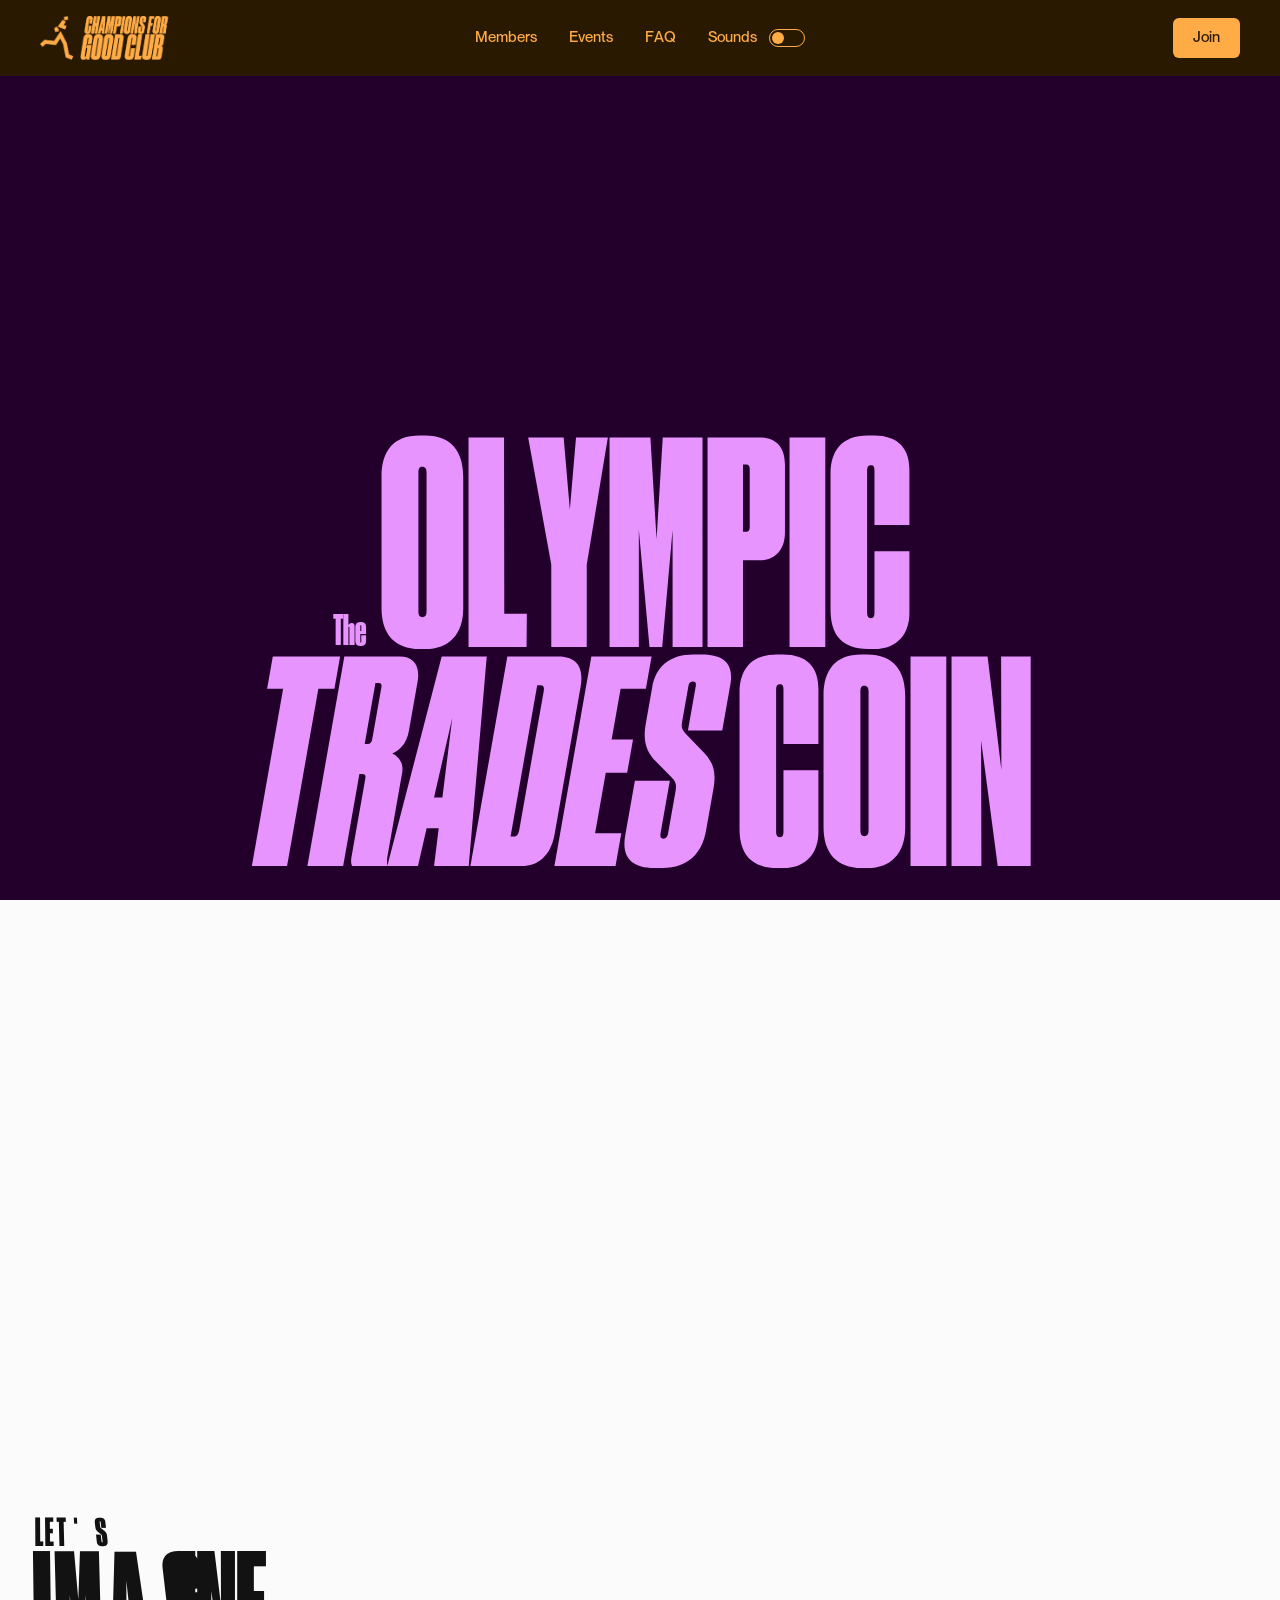
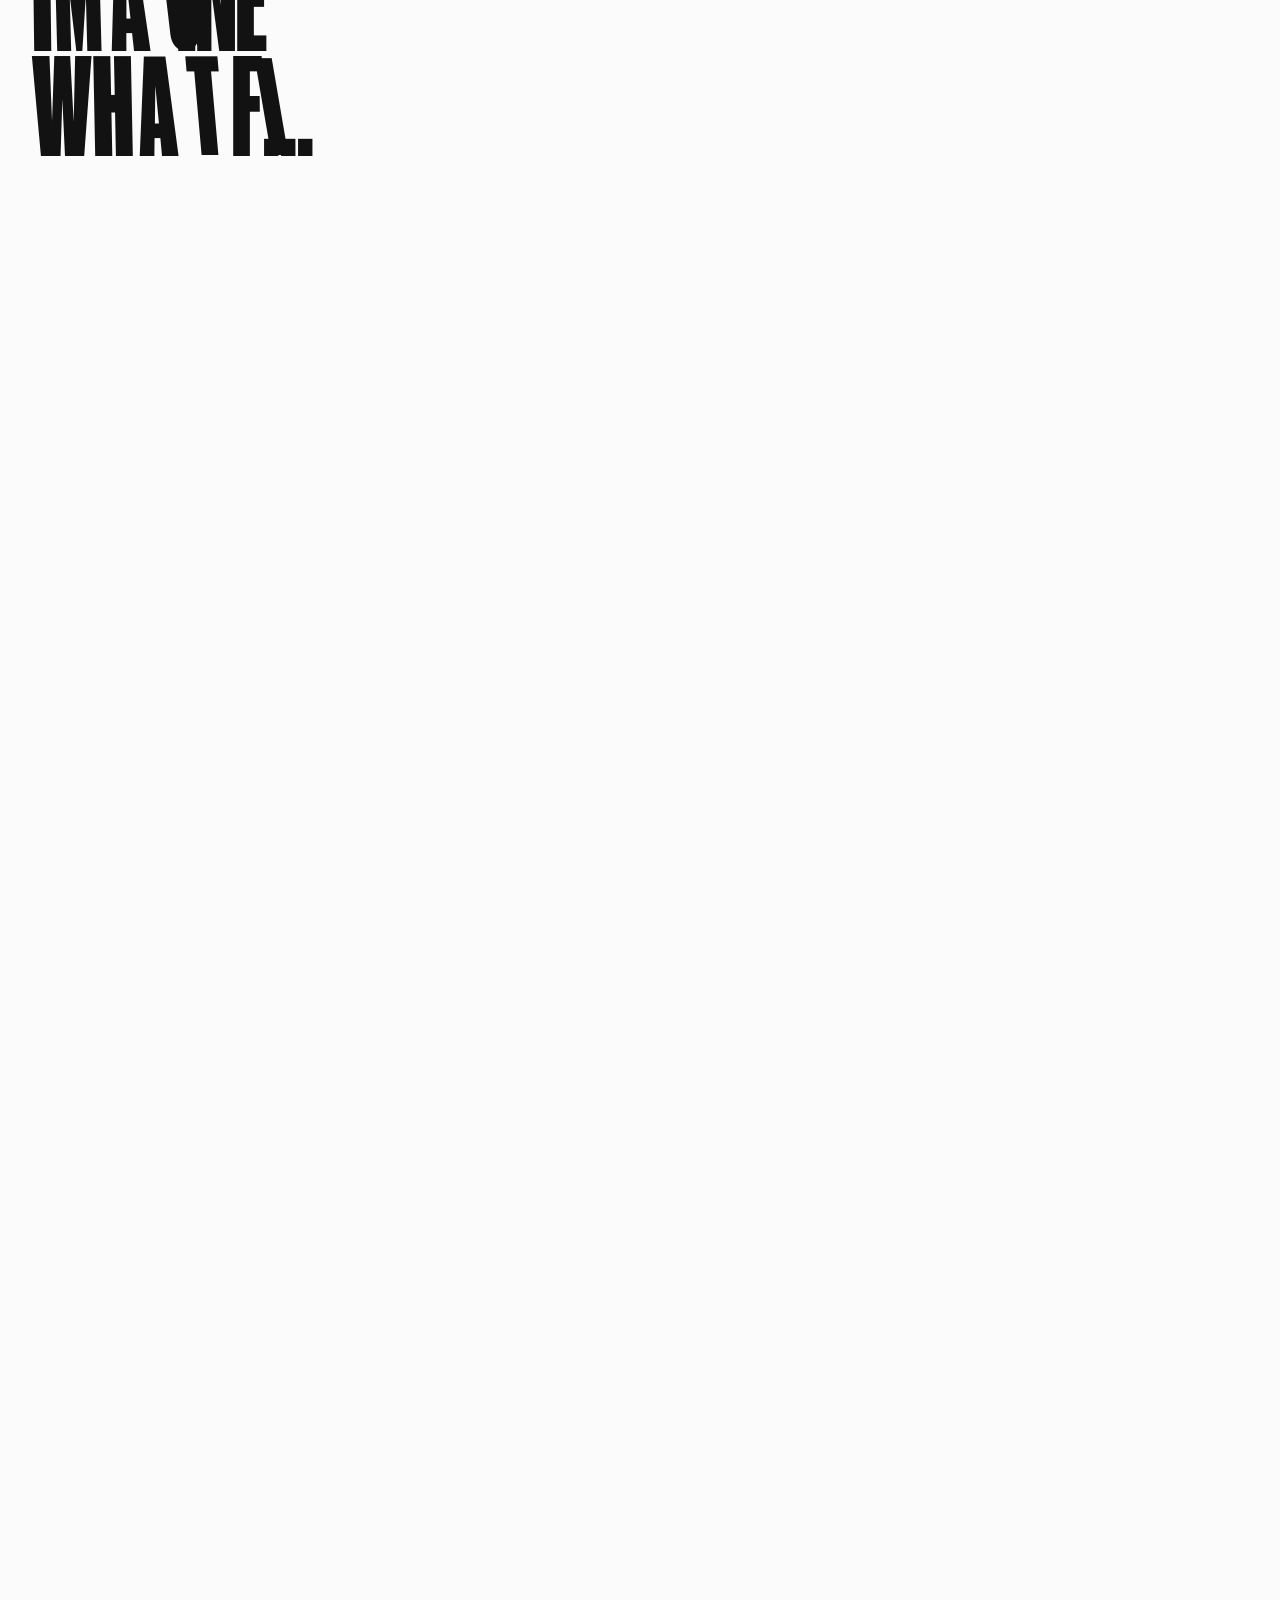
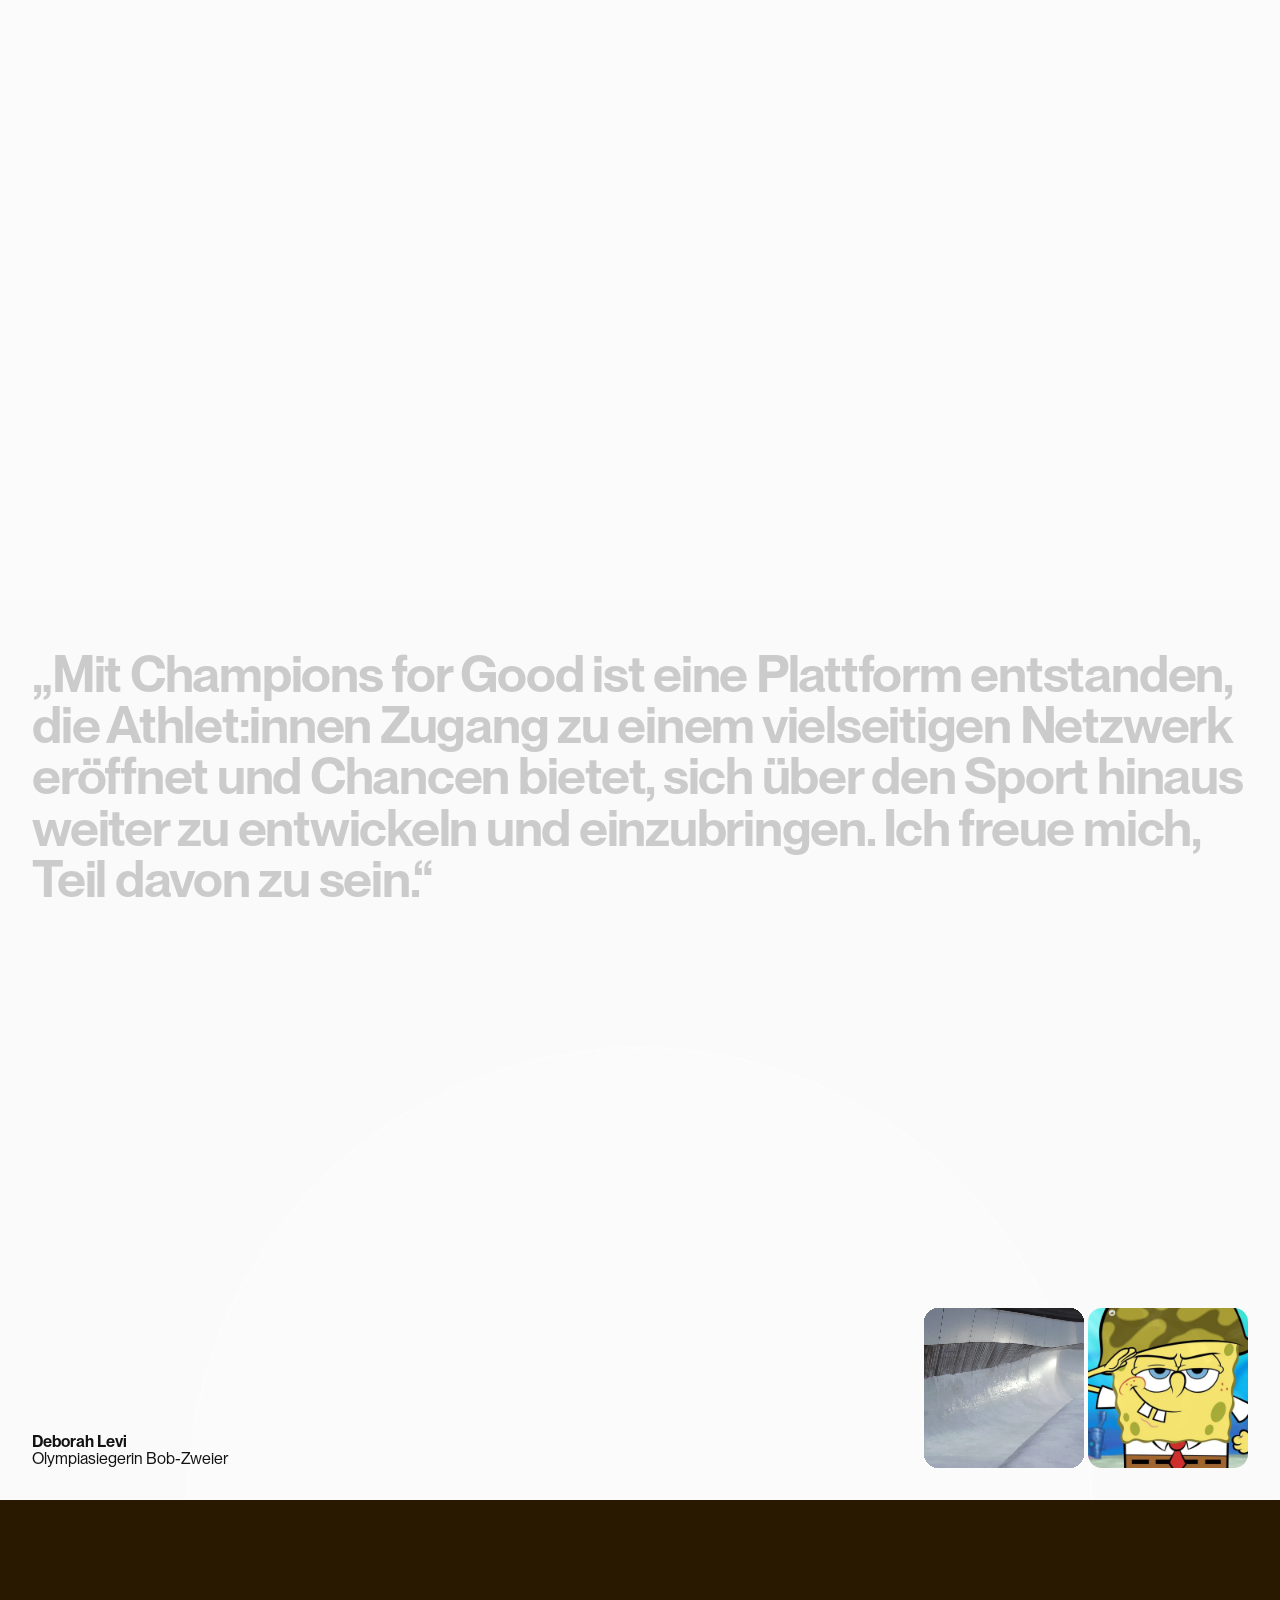
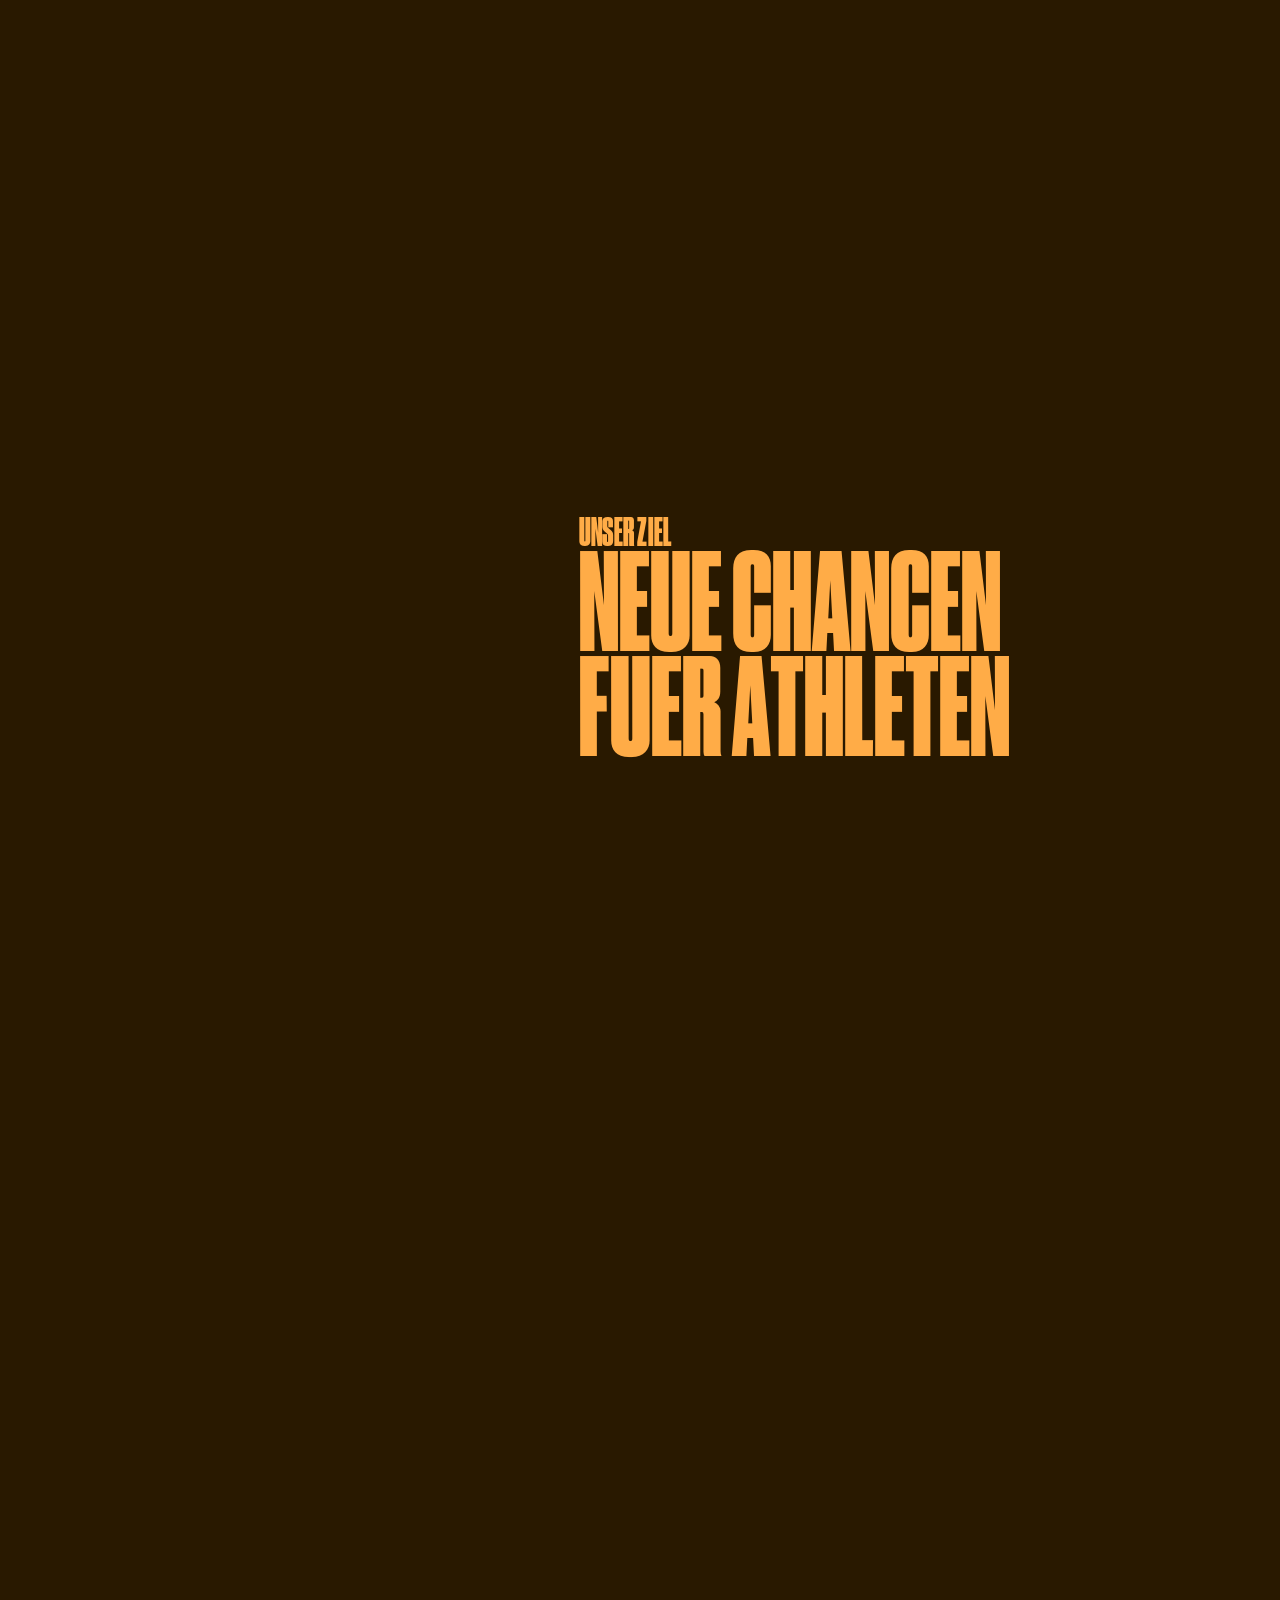
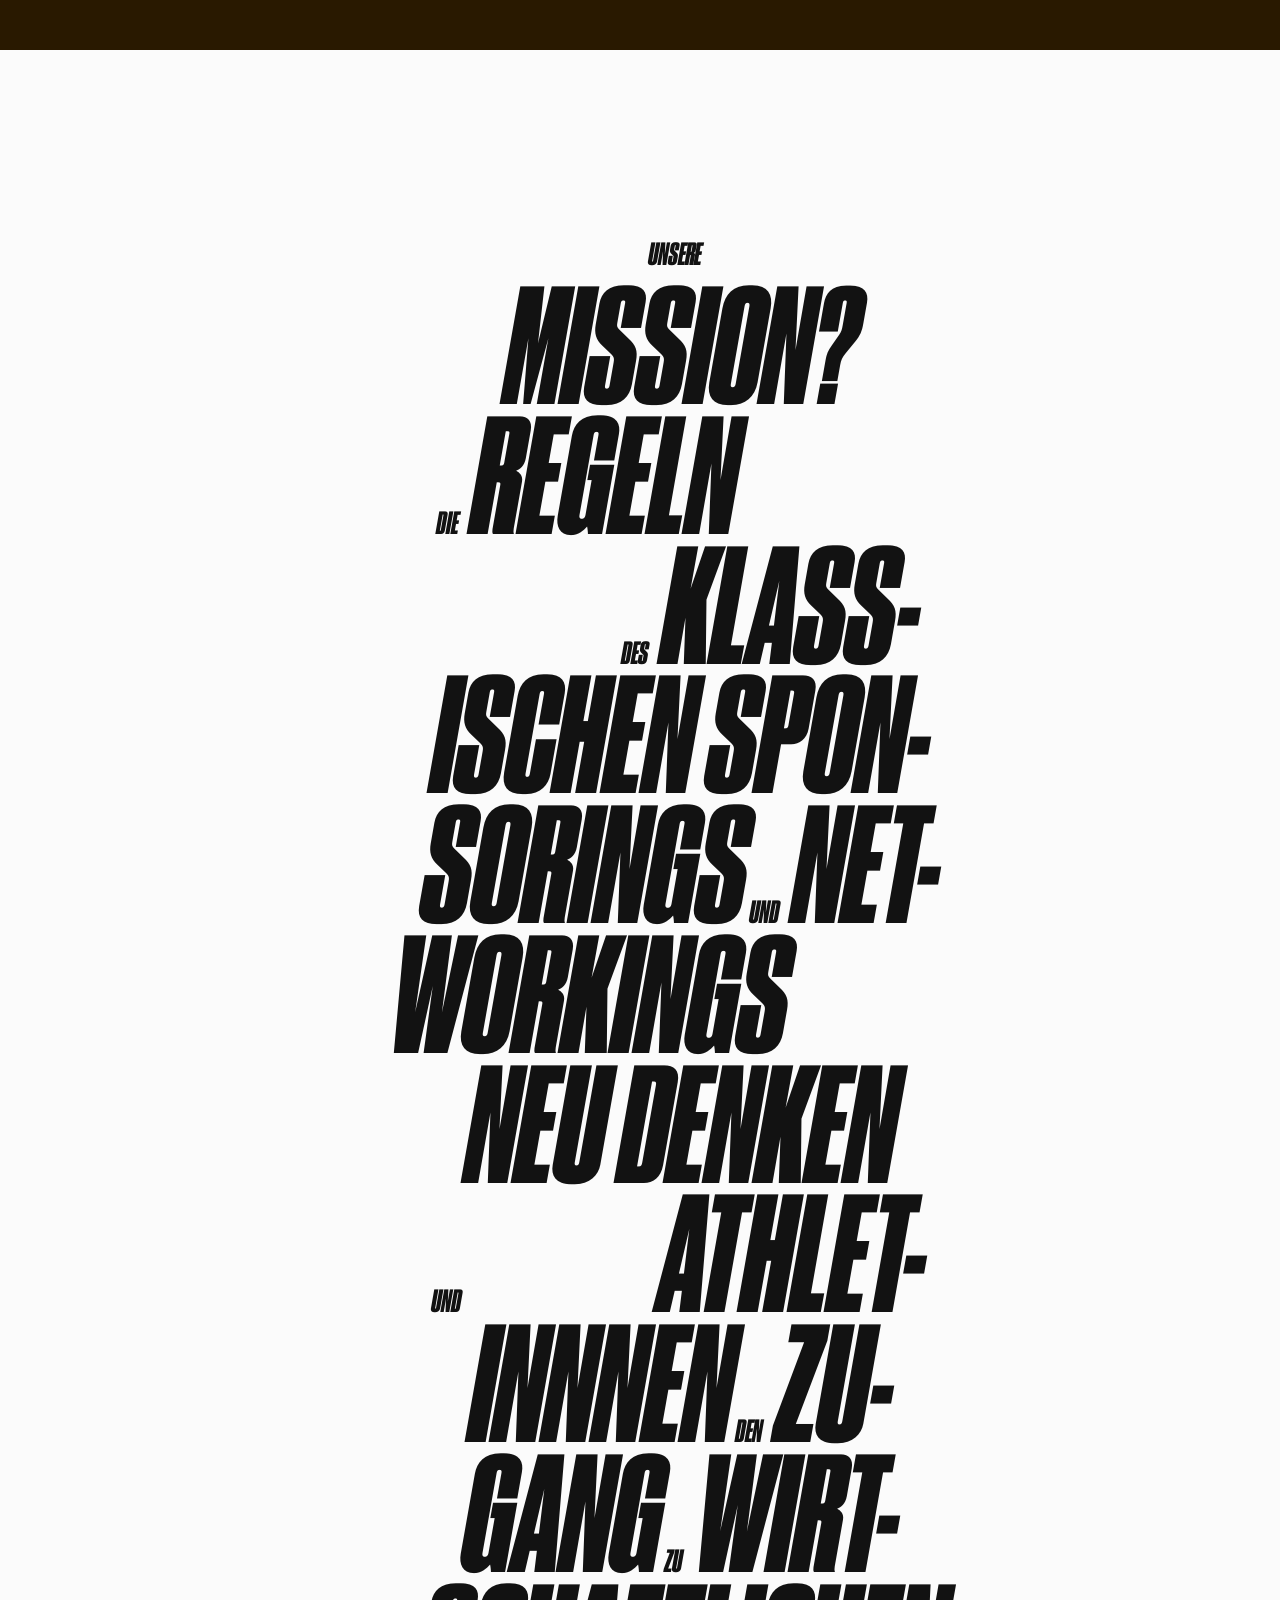
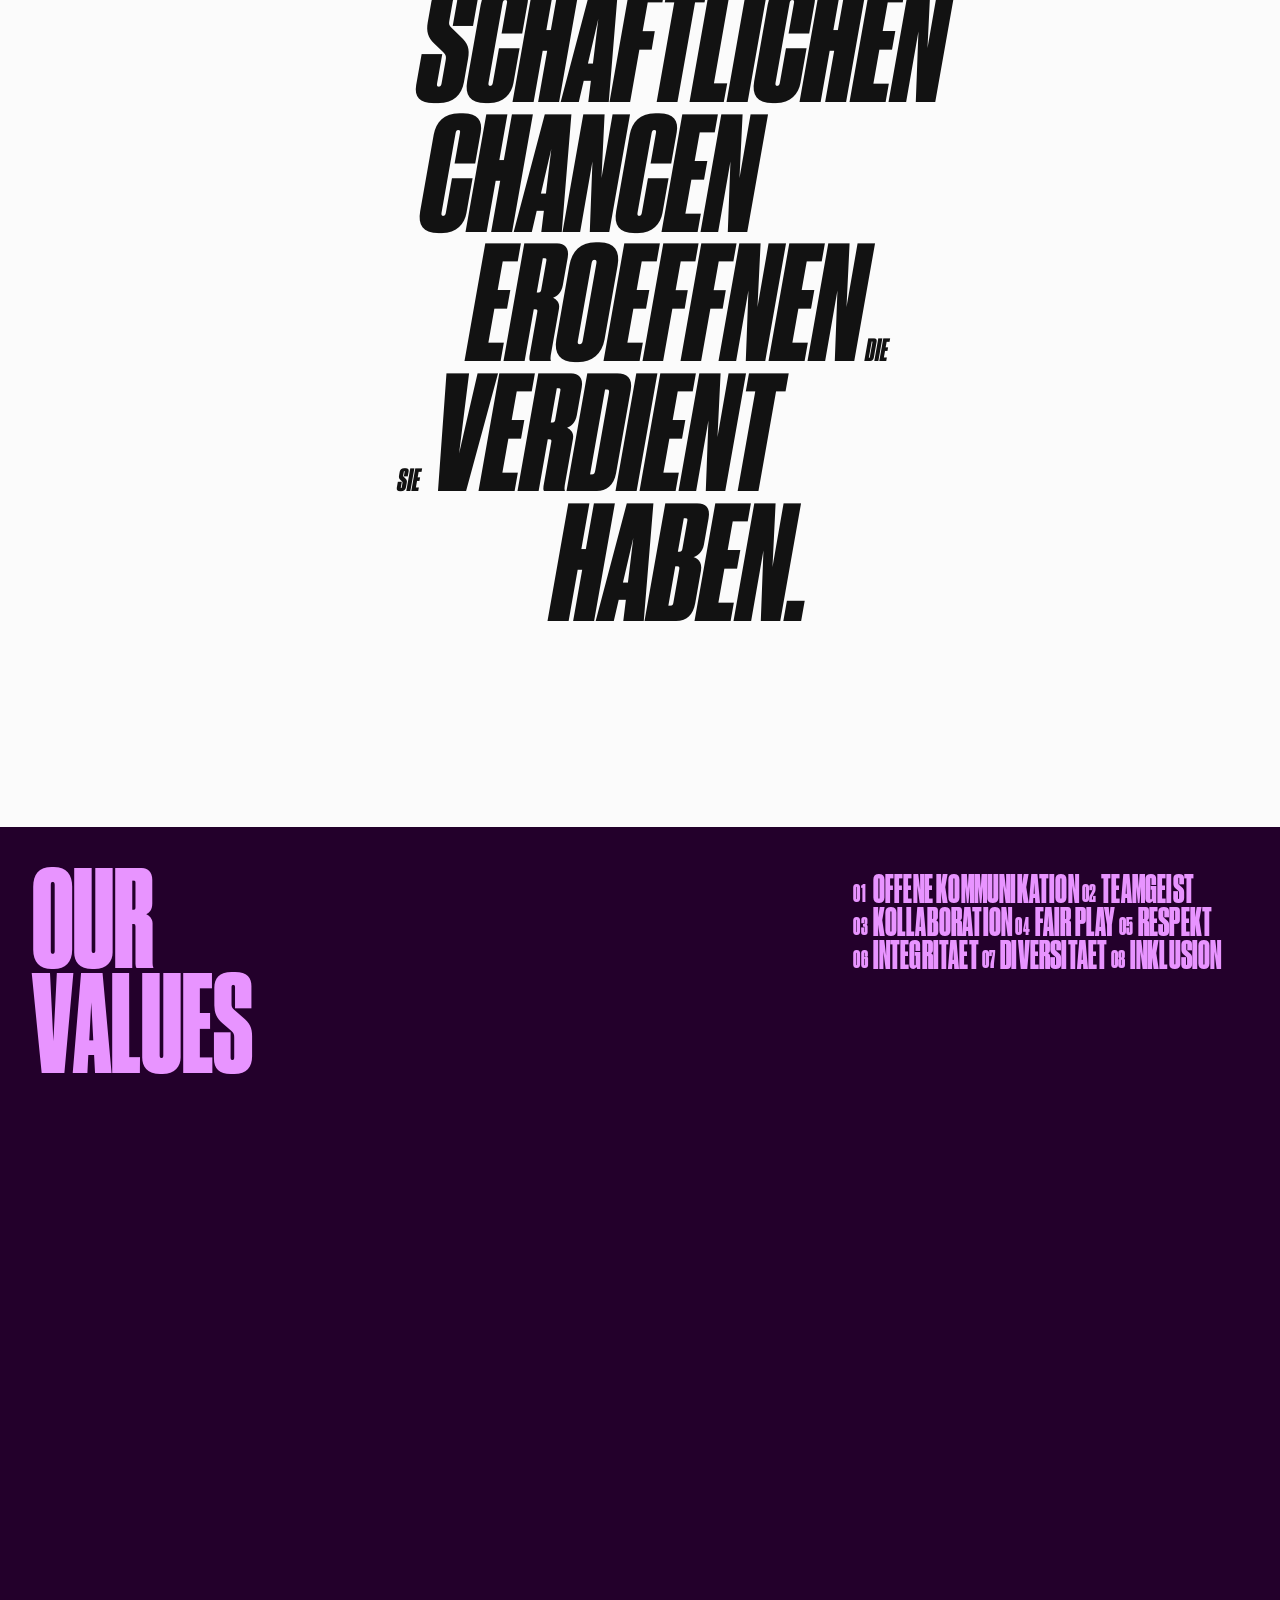
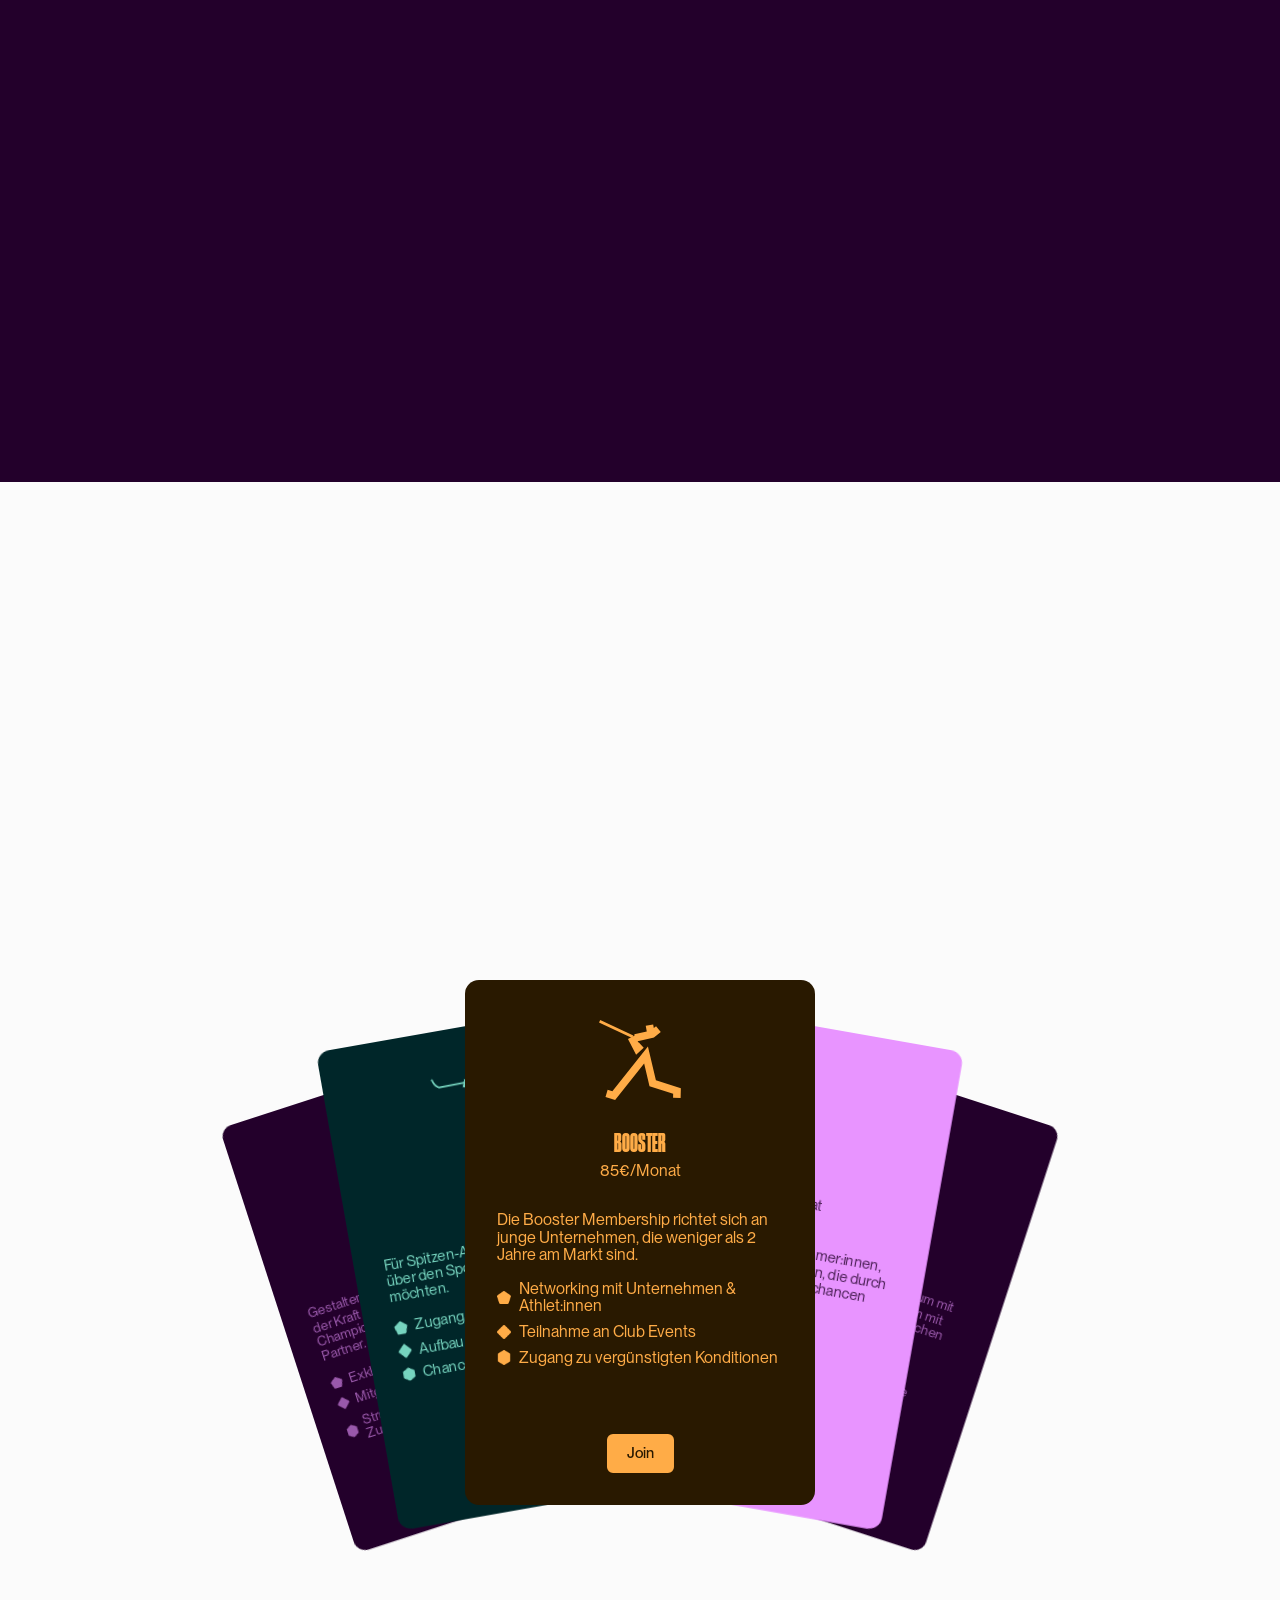
==== index.html @ 3d49f76c "1" ====
<!DOCTYPE html><!-- This site was created in Webflow. https://webflow.com --><!-- Last Published: Mon Mar 16 2026 21:07:41 GMT+0000 (Coordinated Universal Time) --><html data-wf-domain="www.champions4good.club" data-wf-page="69133757139c8b6035577da4" data-wf-site="68d958ba50e5b8ce718345d4" lang="de"><head><meta charset="utf-8"><title>Champions for Good Club</title><meta content="Der Champions for Good Club verbindet Athlet:innen, Unternehmer:innen und Investor:innen in einem einzigartigen Netzwerk mit spannenden Events und sportlichem Austausch." name="description"><meta content="Champions for Good Club" property="og:title"><meta content="Der Champions for Good Club verbindet Athlet:innen, Unternehmer:innen und Investor:innen in einem einzigartigen Netzwerk mit spannenden Events und sportlichem Austausch." property="og:description"><meta content="images/GYwzwSM6Iomu.png" property="og:image"><meta content="Champions for Good Club" property="twitter:title"><meta content="Der Champions for Good Club verbindet Athlet:innen, Unternehmer:innen und Investor:innen in einem einzigartigen Netzwerk mit spannenden Events und sportlichem Austausch." property="twitter:description"><meta content="https://cdn.prod.website-files.com/68d958ba50e5b8ce718345d4/68d96375b8e5d7f8e832bed7_open-graph.png" property="twitter:image"><meta property="og:type" content="website"><meta content="summary_large_image" name="twitter:card"><meta content="width=device-width, initial-scale=1" name="viewport"><meta content="Webflow" name="generator"><link href="css/zBpKo82U5nWo.css" rel="stylesheet" type="text/css" crossorigin="anonymous"><script type="text/javascript">!function(o,c){var n=c.documentElement,t=" w-mod-";n.className+=t+"js",("ontouchstart"in o||o.DocumentTouch&&c instanceof DocumentTouch)&&(n.className+=t+"touch")}(window,document);</script><link href="images/kV82ZzrW68fq.png" rel="shortcut icon" type="image/x-icon"><link href="images/PVBAzcUemXig.png" rel="apple-touch-icon"><script type="application/ld+json">
{
  "@context": "https://schema.org",
  "@type": "Organization",
  "name": "Champions for Good Club",
  "description": "Der Champions for Good Club verbindet Athlet:innen, Unternehmer:innen und Investor:innen in einem einzigartigen Netzwerk mit spannenden Events und sportlichem Austausch.",
  "url": "/",
  "logo": {
    "@type": "ImageObject",
    "url": "https://cdn.prod.website-files.com/68d958ba50e5b8ce718345d4/68dbe0037ac885b13dd0218b_logo-black.png",
    "caption": "champions for good logo"
  },
  "sameAs": [
    "https://www.linkedin.com/company/champions-for-good/"
  ],
  "makesOffer": [
    {
      "@type": "Offer",
      "itemOffered": {
        "@type": "Service",
        "name": "Athlete Membership",
        "description": "Kostenfrei - Zugang zu Business Kontakten, Aufbau der eigenen Personal Brand, Chancen auf Sponsorings"
      },
      "price": "0",
      "priceCurrency": "EUR"
    },
    {
      "@type": "Offer",
      "itemOffered": {
        "@type": "Service",
        "name": "Booster Membership",
        "description": "Die Booster Membership richtet sich an junge Unternehmen, die weniger als 2 Jahre am Markt sind. Teilnahme an Club Events, Zugang zu vergünstigten Konditionen"
      },
      "price": "85",
      "priceCurrency": "EUR"
    },
    {
      "@type": "Offer",
      "itemOffered": {
        "@type": "Service",
        "name": "Business Membership",
        "description": "Für Managements, Unternehmer:innen, Executives und Investor:innen, die durch Sport gezielt neue Geschäftschancen erschließen möchten. Zugang zu Business Kontakten, Chancen auf Sponsorings, Aufbau der eigenen Personal Brand"
      },
      "price": "150",
      "priceCurrency": "EUR"
    },
    {
      "@type": "Offer",
      "itemOffered": {
        "@type": "Service",
        "name": "Partner Membership",
        "description": "Individuell - Exklusiver Partner-Status, Mitgestaltung der Club-Formate, Strukturierte, individuelle Zusammenarbeiten"
      }
    }
  ]
}
</script><script defer="" src="js/PbF1ZAR7zgQD.js" data-website-id="e7a77374-fa74-48e8-b1ed-1330f50c4f08"></script>


<!--
<script>
  function onErrorLoader() {
    const script = document.createElement("script");
    script.src = "https://champions4good.vercel.app/scripts/app.js";
    script.defer = "true";
    document.head.appendChild(script);
  }
</script>
-->


<script defer="" src="js/wYXOaI3UrjX5.js"></script>

<!--
<script
  defer
  src="https://localhost:3000/scripts/app.js"
  onerror="onErrorLoader()"
></script>
-->

<!--
<link
  rel="stylesheet"
  href="https://localhost:3000/styles/main.css"
  onerror="this.onerror=null;this.href='https://champions4good.vercel.app/styles/main.css'"
/>
-->

<link rel="stylesheet" href="css/4eUpQqMG0UFE.css">

<!--
<style>

/* =========================================================
   FLICK CARDS — DRAGGABLE HIT AREA
   Unsichtbarer "Dragger" über jeder Karte,
   um Drag-Gesten sauber abzufangen.
========================================================= */
[data-flick-cards-dragger] {
  position: absolute;
  inset: 0;
  z-index: 1;
  pointer-events: auto;
  touch-action: pan-y;
}



/* =========================================================
   FLICK CARDS — OPACITY LEVELS DER MEDIEN
   Stufenweise Reduktion der Opacity je nach Kartenposition.
   Enthält auch Regeln für Webflow Designer & Editor.
========================================================= */

/* Basis: Alle Slides etwas gedimmt */
[data-flick-cards-item-status] .flick-card__media,
:is(.wf-design-mode, .w-editor) .flick-card__media {
  transition: opacity 0.2s ease;
  opacity: 0.5;
}

/* Zweite Position links/rechts */
[data-flick-cards-item-status="2-before"] .flick-card__media,
[data-flick-cards-item-status="2-after"] .flick-card__media,
:is(.wf-design-mode, .w-editor) .flick-group__item:nth-child(2) .flick-card__media,
:is(.wf-design-mode, .w-editor) .flick-group__item:nth-last-child(1) .flick-card__media {
  transition: opacity 0.2s ease;
  opacity: 0.75;
}

/* Aktive Karte */
[data-flick-cards-item-status="active"] .flick-card__media,
:is(.wf-design-mode, .w-editor) .flick-group__item:nth-child(1) .flick-card__media {
  opacity: 1;
}



/* =========================================================
   FLICK CARDS — DESIGNER-VORSCHAU TRANSFORM
   Zeigt die Karten-Stacking-Positionen visuell in Webflow.
========================================================= */

:is(.wf-design-mode, .w-editor) .flick-group__item:nth-child(1) {z-index: 4;}
:is(.wf-design-mode, .w-editor) .flick-group__item:nth-child(2) {
  transform: translate(25%, 1%) rotate(10deg) scale(0.9, 0.9);
  z-index: 3;
}
:is(.wf-design-mode, .w-editor) .flick-group__item:nth-child(3) {
  transform: translate(45%, 5%) rotate(15deg) scale(0.8, 0.8);
  z-index: 2;
}
:is(.wf-design-mode, .w-editor) .flick-group__item:nth-last-child(1) {
  transform: translate(-25%, 1%) rotate(-10deg) scale(0.9, 0.9);
  z-index: 3;
}
:is(.wf-design-mode, .w-editor) .flick-group__item:nth-last-child(2) {
  transform: translate(-45%, 5%) rotate(-15deg) scale(0.8, 0.8);
  z-index: 2;
}



/* =========================================================
   FLICK CARDS — BUTTON ANIMATION
   Buttons fahren nur auf aktiver Karte ein.
========================================================= */

/* Basiszustand: versteckt */
[data-flick-cards-item-status] .flick-card__btn,
:is(.wf-design-mode, .w-editor) .flick-group__item .flick-card__btn {
  transition: opacity 0.4s cubic-bezier(0.625, 0.05, 0, 1),
              1s cubic-bezier(0.16, 1, 0.3, 1);
  opacity: 0;
  transform: translate(0%, 50%) rotate(0.001deg);
}

/* Aktive Karte: Button sichtbar */
[data-flick-cards-item-status="active"] .flick-card__btn,
:is(.wf-design-mode, .w-editor) .flick-group__item:nth-child(1) .flick-card__btn {
  opacity: 1;
  transform: translate(0%, 0%) rotate(0.001deg);
}



/* =========================================================
   LENIS — SMOOTH SCROLL STYLES
   Offizielle empfohlenen Styles für Lenis v1.
========================================================= */
html.lenis {
  height: auto;
}

.lenis.lenis-smooth {
  scroll-behavior: auto !important;
}

.lenis.lenis-smooth [data-lenis-prevent] {
  overscroll-behavior: contain;
}

.lenis.lenis-stopped {
  overflow: hidden;
}

.lenis.lenis-scrolling iframe {
  pointer-events: none;
}

</style>
--></head><body class="global-body"><div class="embed w-embed"><link rel="stylesheet" href="css/4eUpQqMG0UFE.css">
<!--<link rel="stylesheet" href="https://localhost:3000/styles/main.css" />-->

<style>
  .global-body {
    overflow-x: hidden;
} 
 
</style>

<style>
@media screen and (min-width: 992px) {
  .custom-headline-01 {
    font-size: clamp(6rem, 22vw, 29rem);
  }
}
</style>






<style>
  @media screen and (min-width: 992px) {
    .custom-headline-01-span {
      font-size: calc(1.75vw + 1.75vh + 0.2rem);
    }
  }
  
  
@media (min-width: 992px) {

  /* XXL */
  .global-headline-xxl {
    font-size: clamp(8.5rem, 13vw, 13.75rem);
    /* 136px → 220px */
  }

  /* XL */
  .global-headline-xl {
    font-size: clamp(7rem, 10.5vw, 11.25rem);
    /* 112px → 180px */
  }

  /* L */
  .global-headline-l {
    font-size: clamp(3.5rem, 5vw, 5rem);
    /* 56px → 80px */
  }

  /* M */
  .global-headline-m {
    font-size: clamp(2.75rem, 4vw, 4rem);
    /* 44px → 64px */
  }

  /* S */
  .global-headline-s {
    font-size: clamp(2rem, 3vw, 3rem);
    /* 32px → 48px */
  }

  /* XS */
  .global-headline-xs {
    font-size: clamp(1.5rem, 2vw, 2rem);
    /* 24px → 32px */
  }

  /* Copy */
  .copytext {
    font-size: clamp(0.9, 1.2vw, 1rem);
    /* 16px → 18px */
  }

  .copytext-small {
    font-size: clamp(0.875rem, 1vw, 1rem);
    /* 14px → 16px */
  }

}

  
</style></div><div class="global-sounds w-embed"><audio id="sound-button-hover" preload="auto">
  <source src="media/BgNlxBzGK7xs.mp3" type="audio/mpeg">
</audio>
<audio id="sound-bike-ride" preload="auto">
  <source src="media/cKQF6vNuGkfj.mp3" type="audio/mpeg">
</audio>
<audio id="sound-archer" preload="auto">
  <source src="media/qMBnLmeOeeKn.mp3" type="audio/mpeg">
</audio>
<audio id="sound-golf" preload="auto">
  <source src="media/SBP1D23kkb0m.mp3" type="audio/mpeg">
</audio>
<audio id="sound-swiping-card" preload="auto">
  <source src="media/8Pa7FtGpGAN6.mp3" type="audio/mpeg">
</audio>
<audio id="sound-tennis" preload="auto">
  <source src="media/rrXJb2XZ3kjE.mp3" type="audio/mpeg">
</audio>
<audio id="sound-running" preload="auto">
  <source src="media/r1dr7J9vrXTm.mp3" type="audio/mpeg">
</audio>
<audio id="sound-logo-running" preload="auto">
  <source src="media/r1dr7J9vrXTm.mp3" type="audio/mpeg">
</audio>
<audio id="sound-basketball" preload="auto">
  <source src="media/0V3bzJGa67KD.mp3" type="audio/mpeg">
</audio>
<audio id="sound-gym" preload="auto">
  <source src="media/MiYDBPgT7qlI.mp3" type="audio/mpeg">
</audio>
<audio id="sound-fencing" preload="auto">
  <source src="media/01p9zJlD1GQb.mp3" type="audio/mpeg">
</audio>
<audio id="sound-volleyball" preload="auto">
  <source src="media/QYJMdq6W8Ywp.mp3" type="audio/mpeg">
</audio>
<audio id="sound-horse" preload="auto">
  <source src="media/3m9g3g5BCz0k.mp3" type="audio/mpeg">
</audio>
<audio id="sound-sticker" preload="auto">
  <source src="media/kISIdVZqkDyo.mp3" type="audio/mpeg">
</audio>
<audio id="sound-sled" preload="auto">
  <source src="media/chrviRgDwcvn.mp3" type="audio/mpeg">
</audio></div><div data-transition="" class="transition"><div class="transition-ball is-1"></div><div class="transition-ball is-2"></div><div class="transition-ball is-3"></div></div><div data-sticker-cursor="" class="sticker-cursor"><div class="sticker-cursor-inner"><div data-sticker-cursor-item="" class="sticker-cursor-item"><svg xmlns="http://www.w3.org/2000/svg" fill="none" viewBox="0 0 39 23" width="100%" data-sticker-cursor-svg="" class="sticker-cursor-svg"><path fill="#fff" fill-rule="evenodd" d="M5.94 0c.537 0 1.065.055 1.569.174h12.82v.027A6.769 6.769 0 0 1 22.012 0h.525c.537 0 1.065.055 1.568.174H39l-.046 2.118c-.014.623-.206 3.738-.394 6.926-.134 2.276-.267 4.61-.343 6.254h.437v7.354H24.027v-.002c-.47.116-.968.176-1.49.176h-.501a7.01 7.01 0 0 1-1.707-.198v.024H7.431v-.002c-.47.116-.969.176-1.49.176h-.502c-1.561 0-3.052-.433-4.114-1.598C.299 20.276 0 18.819 0 17.47V5.405c.016-1.243.313-2.643 1.293-3.75C2.32.495 3.79 0 5.415 0h.526Z" clip-rule="evenodd"></path><path fill="#121212" d="M33.59 2.247h3.28c-.026 1.145-.752 12.163-.802 14.875h-1.702c-.05-2.712-.776-13.73-.776-14.875Zm2.979 15.297v3.21h-2.703v-3.21h2.703ZM29.267 20.753h-3.154V2.247h3.154l-.026 6.666 1.052-6.666h3.153L31.92 10.63l1.602 10.123h-3.304l-.977-7.288.026 7.288ZM22.262 18.216c.275 0 .325-.224.325-.522v-5.398h3.104v5.472c0 1.667-.927 3.16-3.154 3.16h-.5c-2.378 0-3.355-1.294-3.355-3.458V5.43c.025-1.94.927-3.358 3.33-3.358h.525c2.202 0 3.154 1.194 3.154 3.01v4.9h-3.104v-4.8c0-.3-.05-.473-.325-.473-.25 0-.326.15-.326.472v12.512c0 .323.075.522.326.522ZM18.244 2.247v18.506h-3.18V2.247h3.18ZM9.516 2.247h3.154l.025 15.571h2.002l-.025 2.935H9.516V2.247ZM5.665 18.216c.275 0 .325-.224.325-.522v-5.398h3.104v5.472c0 1.667-.926 3.16-3.154 3.16h-.5c-2.378 0-3.354-1.294-3.354-3.458V5.43c.025-1.94.926-3.358 3.329-3.358h.525c2.203 0 3.154 1.194 3.154 3.01v4.9H5.99v-4.8c0-.3-.05-.473-.325-.473-.25 0-.325.15-.325.472v12.512c0 .323.075.522.325.522Z"></path></svg></div></div></div><div data-w-id="3f9927a9-14a0-caec-58a9-0fa8f5f38521" class="nav"><div data-intro-nav="" class="vw-desktop"><div class="nav-wrap"><div class="w-layout-grid global-grid"><div id="w-node-_3f9927a9-14a0-caec-58a9-0fa8f5f3852c-f5f38521" class="align-vertically"><a href="/" data-transition-link="dark-purple" aria-current="page" class="section-layer-div w-inline-block w--current"><div class="nav-logo-purple"><div class="align-vertically is-left-aligned"><img sizes="(max-width: 813px) 100vw, 813px" srcset="images/bNyKQS6nDwka.png 500w, images/nS8KoW7gnnzv.png 813w" alt="" src="images/nS8KoW7gnnzv.png" loading="lazy" class="nav-logo"></div></div><div class="nav-logo-black"><div class="align-vertically is-left-aligned"><img sizes="(max-width: 1179px) 100vw, 1179px" srcset="images/Nd47l2fLhjOt.png 500w, images/Njx1i17ttfLg.png 800w, images/q7WNdvFkLFLB.png 1179w" alt="champions for good logo" src="images/q7WNdvFkLFLB.png" loading="lazy" class="nav-logo"></div></div><div class="nav-logo-yellow"><div class="align-vertically is-left-aligned"><img sizes="(max-width: 1179px) 100vw, 1179px" srcset="images/NeovSQIjisY1.png 500w, images/19dzYHknzD2n.png 800w, images/xJctTaRSUFt7.png 1179w" alt="champions for good logo" src="images/xJctTaRSUFt7.png" loading="lazy" class="nav-logo"></div></div><div class="nav-logo-green"><div class="align-vertically is-left-aligned"><img sizes="(max-width: 1179px) 100vw, 1179px" srcset="images/FF2xh7HE1SNl.png 500w, images/WQNn7oDnWrIS.png 1179w" alt="champions for good logo" src="images/WQNn7oDnWrIS.png" loading="lazy" class="nav-logo"></div></div></a><link rel="prefetch" href="/"></div><div id="w-node-_3f9927a9-14a0-caec-58a9-0fa8f5f38525-f5f38521" class="align-horizontally g-2"><a data-transition-link="dark-purple" data-link="" href="/member" class="nav-item-d w-inline-block"><span class="nav-item-d-wrap"><span data-link-text="" class="nav-item-d-text is-first">Members</span><span data-link-text="" aria-hidden="true" class="nav-item-d-text is-second">Members</span></span></a><link rel="prefetch" href="/member"><a data-transition-link="brown" data-link="" href="/events" class="nav-item-d w-inline-block"><span class="nav-item-d-wrap"><span data-link-text="" class="nav-item-d-text is-first">Events</span><span data-link-text="" aria-hidden="true" class="nav-item-d-text is-second">Events</span></span></a><link rel="prefetch" href="/events"><a data-transition-link="dark-green" data-link="" href="/faq" class="nav-item-d w-inline-block"><span class="nav-item-d-wrap"><span data-link-text="" class="nav-item-d-text is-first">FAQ</span><span data-link-text="" aria-hidden="true" class="nav-item-d-text is-second">FAQ</span></span></a><link rel="prefetch" href="/faq"><button data-w-id="ca82f555-3878-cc37-e9eb-f042c8287c16" aria-pressed="false" aria-label="Sound anschalten und ausschalten" data-sound-toggle="" type="button" class="sound-toggle"><span class="sound-toggle-text-wrap"><span class="sound-toggle-text is-first">Sounds</span><span class="sound-toggle-text is-second">Sounds</span></span><span class="sound-toggle-bar"><div class="sound-toggle-bar-bg"></div><span class="sound-toggle-bar-inner"><span class="sound-toggle-bar-dot"></span></span></span></button></div><div id="w-node-_3f9927a9-14a0-caec-58a9-0fa8f5f3853a-f5f38521" class="align-vertically is-right-aligned"><a data-button="" href="https://calendly.com/jason-brix-champions4good/30min?background_color=062629&text_color=ffffff&primary_color=94ffe5" target="_blank" class="default-btn has-ball is-nav w-inline-block"><span class="default-btn-wrap"><span class="default-btn-txt is-first">Join</span><span class="default-btn-txt is-second" aria-hidden="true">Join</span></span><span class="default-btn-bg is-nav"></span></a></div></div></div></div><div data-intro-nav="" class="vw-mobile"><div data-animation="default" data-collapse="medium" data-duration="400" data-easing="ease" data-easing2="ease" role="banner" class="webflow-native-nav-mobile w-nav"><div class="nav-outer"><div class="nav-inner"><div class="align-vertically"><a href="/" data-transition-link="dark-purple" aria-current="page" class="section-layer-div h-auto w-inline-block w--current"><div class="nav-logo-purple"><div class="align-vertically is-left-aligned"><img sizes="(max-width: 813px) 100vw, 813px" srcset="images/bNyKQS6nDwka.png 500w, images/nS8KoW7gnnzv.png 813w" alt="" src="images/nS8KoW7gnnzv.png" loading="lazy" class="nav-logo"></div></div><div class="nav-logo-black"><div class="align-vertically is-left-aligned"><img sizes="(max-width: 1179px) 100vw, 1179px" srcset="images/Nd47l2fLhjOt.png 500w, images/Njx1i17ttfLg.png 800w, images/q7WNdvFkLFLB.png 1179w" alt="champions for good logo" src="images/q7WNdvFkLFLB.png" loading="lazy" class="nav-logo"></div></div><div class="nav-logo-yellow"><div class="align-vertically is-left-aligned"><img sizes="(max-width: 1179px) 100vw, 1179px" srcset="images/NeovSQIjisY1.png 500w, images/19dzYHknzD2n.png 800w, images/xJctTaRSUFt7.png 1179w" alt="champions for good logo" src="images/xJctTaRSUFt7.png" loading="lazy" class="nav-logo"></div></div><div class="nav-logo-green"><div class="align-vertically is-left-aligned"><img sizes="(max-width: 1179px) 100vw, 1179px" srcset="images/FF2xh7HE1SNl.png 500w, images/WQNn7oDnWrIS.png 1179w" alt="champions for good logo" src="images/WQNn7oDnWrIS.png" loading="lazy" class="nav-logo"></div></div></a><link rel="prefetch" href="/"></div><div id="w-node-_3f9927a9-14a0-caec-58a9-0fa8f5f38547-f5f38521" class="nav-btn-div"><div class="menu-button w-nav-button"><div class="section-layer-div"><div data-w-id="3f9927a9-14a0-caec-58a9-0fa8f5f3854a" class="section-layer-1 is-relative"><div class="button-txt open">Menu</div></div><div data-w-id="3f9927a9-14a0-caec-58a9-0fa8f5f3854d" class="section-layer-2 is-absolute"><div data-w-id="3f9927a9-14a0-caec-58a9-0fa8f5f3854e" class="button-txt close">Close</div></div></div></div></div><nav role="navigation" class="nav-menu-div w-nav-menu"><ul role="list" class="nav-menu-right w-list-unstyled"><li data-w-id="3f9927a9-14a0-caec-58a9-0fa8f5f38552" class="nav-item"><a href="/member" data-transition-link="dark-purple" class="nav-link">Members</a></li><li data-w-id="3f9927a9-14a0-caec-58a9-0fa8f5f38555" class="nav-item"><a href="/events" data-transition-link="brown" class="nav-link">Events</a></li><li data-w-id="3f9927a9-14a0-caec-58a9-0fa8f5f38558" class="nav-item"><a href="/faq" data-transition-link="dark-green" class="nav-link">faq</a></li><li data-w-id="3f9927a9-14a0-caec-58a9-0fa8f5f3855b" class="nav-item"><a href="https://calendly.com/jason-brix-champions4good/30min?background_color=062629&text_color=ffffff&primary_color=94ffe5" target="_blank" class="nav-link">Join</a></li></ul></nav></div></div></div></div></div><div class="main-content"><div class="breakpoint-section"><div id="hero" data-image-trail="" class="trailing-section"><div data-image-trail-root="" class="image-trail-overlay"></div><div class="image_wrap"><img class="content_img" src="images/zJEi1znI1e9W.webp" alt="Ein Mann in weißem Tanktop und blauer Hose läuft schnell vor einem blauen Hintergrund." data-image-trail-item="" sizes="(max-width: 800px) 100vw, 800px" loading="lazy" srcset="images/qbYkINOVgAnM.webp 500w, images/zJEi1znI1e9W.webp 800w"><img class="content_img" src="images/690324b72fb3b98a770828b9_Frame%2027408.jpg" alt="Football player in red jersey and white belt standing outdoors under clear blue sky with bright sunlight." data-image-trail-item="" sizes="(max-width: 998px) 100vw, 998px" loading="lazy" srcset="images/690324b72fb3b98a770828b9_Frame%2027408-p-500.jpg 500w, images/690324b72fb3b98a770828b9_Frame%2027408-p-800.jpg 800w, images/690324b72fb3b98a770828b9_Frame%2027408.jpg 998w"><img class="content_img" src="images/O6Obzco7YNXe.webp" alt="Low-angle view of a female fencer in white fencing gear holding a foil against a clear blue sky." data-image-trail-item="" sizes="(max-width: 800px) 100vw, 800px" loading="lazy" srcset="images/gb60usXbeyag.webp 500w, images/O6Obzco7YNXe.webp 800w"><img class="content_img" src="images/SdhdZ5ANZWaH.webp" alt="Man in a light sweater holding a drink, standing among a crowd at an outdoor event." data-image-trail-item="" sizes="(max-width: 800px) 100vw, 800px" loading="lazy" srcset="images/CcQLlZF3TMny.webp 500w, images/SdhdZ5ANZWaH.webp 800w"><img class="content_img" src="images/Akk0UQToBtFF.webp" alt="Close-up of a hockey player wearing a white helmet and red jersey in low lighting." data-image-trail-item="" sizes="(max-width: 800px) 100vw, 800px" loading="lazy" srcset="images/Dir6qmVDePak.webp 500w, images/Akk0UQToBtFF.webp 800w"><img class="content_img" src="images/9vG61fJXrf3R.webp" alt="Woman dressed in white equestrian attire standing next to a white horse in a dimly lit indoor setting." data-image-trail-item="" sizes="(max-width: 800px) 100vw, 800px" loading="lazy" srcset="images/aMdmVDxYdpzD.webp 500w, images/9vG61fJXrf3R.webp 800w"><img class="content_img" src="images/zTrGh85mj4Wk.webp" alt="Lacrosse player wearing white jersey and helmet holding a stick against a clear blue sky." data-image-trail-item="" sizes="(max-width: 800px) 100vw, 800px" loading="lazy" srcset="images/RGPH9LabrWFQ.webp 500w, images/zTrGh85mj4Wk.webp 800w"><img class="content_img" src="images/RUErrZgFoepU.webp" alt="Young woman smiling and engaging in conversation with a young man in a softly lit indoor setting surrounded by other people." data-image-trail-item="" sizes="(max-width: 800px) 100vw, 800px" loading="lazy" srcset="images/SQjle8KlBA3f.webp 500w, images/RUErrZgFoepU.webp 800w"><img class="content_img" src="images/IYJdGZtj3RTc.webp" alt="Young female softball player holding a bat and glove, standing on a dusty field at dusk." data-image-trail-item="" sizes="(max-width: 800px) 100vw, 800px" loading="lazy" srcset="images/TzKdOL6hRxbr.webp 500w, images/IYJdGZtj3RTc.webp 800w"><img class="content_img" src="images/EoEkZTar1VDO.webp" alt="Ice hockey player wearing white and blue gear skating on an outdoor rink at sunset." data-image-trail-item="" sizes="(max-width: 800px) 100vw, 800px" loading="lazy" srcset="images/jq0BMUv14ubE.webp 500w, images/EoEkZTar1VDO.webp 800w"></div><div data-sound-hero-id="sound-fencing" data-sound-hero="" class="main-wrapper"><section class="image_trail_section_hero"><div class="content_bg"></div><div class="global-wrapper h-100 bp-2 c1"><div class="align-vertically h-100 is-bottom-aligned"><div data-intro-title-visual="" class="hero-sticker" data-w-id="8a003b01-2136-02fb-4fb3-a3377faf731e" data-animation-type="lottie" data-src="https://cdn.prod.website-files.com/68d958ba50e5b8ce718345d4/69ad2f7fa0d8a42f48e7cb33_fencing.json" data-loop="1" data-direction="1" data-autoplay="1" data-is-ix2-target="0" data-renderer="svg" data-default-duration="0" data-duration="6.458333333333333"></div><div class="global-subline-div _6"><h1 data-intro-title="" class="custom-headline-01"><span data-intro-title-span="" class="custom-headline-01-span">The </span>OLYMPIC <span data-intro-title-span="" class="custom-headline-01-span"> </span><br>TRADES COIN</h1></div></div></div></section></div></div><div class="vw-mobile"><div class="default-section is-purple overflow-none"><div class="global-wrapper is-first-section"><div class="global-headline-div"><h1 data-intro-title="" class="custom-headline-01"><span data-intro-title-span="" class="custom-headline-01-span">The </span>OLYMPIC <span data-intro-title-span="" class="custom-headline-01-span"> </span><br>TRADES COIN</h1><div class="global-subline-div _1"><div class="max-width _35"><p data-intro-paragraph="" class="global-headline-s is-pink">If Memecoin trading became a real olympic sport... </p></div></div></div><div class="global-subline-div _6"><div data-stacked-cards="" class="stack-cards"><div class="stack-cards__stack"><div class="stack-cards__before"></div><div class="stack-cards__collection"><div data-stacked-cards-list="" class="stack-cards__list"><div data-stacked-cards-item="" class="stack-cards__item"><div data-stacked-cards-card="" class="stack-cards__card"><img class="stack-cards__card-image is--first" src="images/zJEi1znI1e9W.webp" width="800" height="800" alt="Ein Ruderer in einem Einerskiff gleitet auf ruhigem Wasser." sizes="(max-width: 991px) 100vw, 1230px" data-intro-image="" loading="eager" srcset="images/qbYkINOVgAnM.webp 500w, images/zJEi1znI1e9W.webp 800w"></div></div><div data-stacked-cards-item="" class="stack-cards__item"><div data-stacked-cards-card="" class="stack-cards__card"><img class="stack-cards__card-image is--second" src="images/O6Obzco7YNXe.webp" width="800" height="800" alt="Leichtathlet in Startposition auf Bahn vor einem Rennen auf Tartanbahn." sizes="(max-width: 991px) 100vw, 1139px" data-intro-image="" loading="eager" srcset="images/gb60usXbeyag.webp 500w, images/O6Obzco7YNXe.webp 800w"></div></div><div data-stacked-cards-item="" class="stack-cards__item"><div data-stacked-cards-card="" class="stack-cards__card"><img class="stack-cards__card-image is--third" src="images/EoEkZTar1VDO.webp" width="800" height="800" alt="Zwei Fechter in weißer Schutzkleidung und Masken im Angriff während eines Wettkampfs." sizes="(max-width: 991px) 100vw, 1139px" data-intro-image="" loading="eager" srcset="images/jq0BMUv14ubE.webp 500w, images/EoEkZTar1VDO.webp 800w"></div></div><div data-stacked-cards-item="" class="stack-cards__item"><div data-stacked-cards-card="" class="stack-cards__card"><img class="stack-cards__card-image is--fourth" src="images/zTrGh85mj4Wk.webp" width="800" height="800" alt="Rennradfahrer in rotem Trikot und schwarzer Hose mit Nummer 298 fährt auf einem blauen Fahrrad vor grünem Hintergrund." sizes="(max-width: 991px) 100vw, 1210px" data-intro-image="" loading="eager" srcset="images/RGPH9LabrWFQ.webp 500w, images/zTrGh85mj4Wk.webp 800w"></div></div></div></div></div></div></div></div></div></div></div><div data-volleyball-sound="" class="breakpoint-section"><div class="vw-desktop"><div data-w-id="9c0b258f-fa03-b4a0-61dc-1c18e637c983" class="nav-purple-to-black"></div><div data-volleyball="" data-w-id="870a0f2a-6706-0764-5a9f-d1280334b4d2" class="animation-section-wrap _400"><div class="animation-section-div"><div class="section-layer-div"><div class="section-layer-1 is-relative"><div data-preserve-aspect-ratio="xMidYMid slice" data-w-id="04dbf65f-aa8b-6637-0c53-02ca710eec45" data-is-ix2-target="1" class="lottie" data-animation-type="lottie" data-src="https://cdn.prod.website-files.com/68d958ba50e5b8ce718345d4/699cbf57a3baf554905772e8_volleyball_desktop.json" data-loop="0" data-direction="1" data-autoplay="0" data-renderer="svg" data-default-duration="0" data-duration="8.074741408074741"></div></div><div data-w-id="e0c74d1e-050e-08e6-562c-fef2735b39f0" class="section-layer-2 is-absolute"><div class="global-wrapper h-100 bp-2"><div data-volleyball-content="" class="align-vertically h-100 is-bottom-aligned is-left-aligned"><div data-sticker-white="" data-sticker="" class="sticker-wrap"><div class="align-to-headline"><div data-volleyball-subline="" class="global-headline-s">Let's</div></div><div class="global-subline-div _05 is-left-aligned"><div class="max-width _45 is-left-aligned"><h2 data-volleyball-title="" class="global-headline-xl is-left-aligned">Imagine<br>What  If...</h2></div></div><img src="images/c0F3Z9Rq1JMI.svg" loading="lazy" width="298" height="160" alt="" data-sticker-item="" class="sticker is-purple-1"><img src="images/IwMO3xkAa3Ta.svg" loading="lazy" width="298" height="279" alt="" data-sticker-item="" class="sticker is-purple-2"><img src="images/ZclMYcmowF8l.svg" loading="lazy" width="338" height="338" alt="" data-sticker-item="" class="sticker is-purple-3"><img src="images/xOKb7lfRBgKb.svg" loading="lazy" width="300" height="300" alt="" data-sticker-item="" class="sticker is-green-1"><img src="images/ArkY2KK4RA0G.svg" loading="lazy" width="338" height="338" alt="" data-sticker-item="" class="sticker is-green-2"><img src="images/fkckb4fmCMMv.svg" loading="lazy" width="277" height="160" alt="" data-sticker-item="" class="sticker is-yellow-1"><img src="images/tjrBRqPeNPNj.svg" loading="lazy" width="338" height="338" alt="" data-sticker-item="" class="sticker is-yellow-2"></div></div></div></div><div data-pointer-events-none="" data-w-id="256c34ce-5e99-35a7-ca04-8417b5e11231" class="section-layer-3"><div class="align-vertically h-100 is-bottom-aligned is-left-aligned"><div data-preserve-aspect-ratio="xMidYMid slice" id="w-node-_0aba2c80-6320-490b-7bea-24917965bd46-35577da4" data-w-id="0aba2c80-6320-490b-7bea-24917965bd46" data-is-ix2-target="1" class="lottie" data-animation-type="lottie" data-src="https://cdn.prod.website-files.com/68d958ba50e5b8ce718345d4/69b860a75dc06d6daafcd1ba_horse.json" data-loop="0" data-direction="1" data-autoplay="0" data-renderer="svg" data-default-duration="0" data-duration="2.0353687020353686"></div><div class="padding _2 tm-0"><div class="global-subline-div _3"><div class="global-grid is-bottom-aligned"><div id="w-node-_95202b42-6204-19a1-93a7-d1337c480a7a-35577da4" class="align-vertically is-left-aligned"><h2 class="global-headline-xl is-left-aligned is-green">Trading</h2></div><div id="w-node-a6e47cfd-28df-e9e4-6072-c6e54c94b4e3-35577da4" class="global-headline-s is-left-aligned is-green">Became a real olympic sport... just like chess...</div></div></div></div></div></div></div></div></div></div><div data-volleyball-sound-mobile="" class="vw-mobile"><div class="m-nav-purple-to-black"></div><div class="default-section h-100 overflow-none"><div class="section-layer-div"><div class="section-layer-1 is-relative"><div class="align-vertically h-100 is-bottom-aligned"><div class="lottie is-horse" data-w-id="e7cd1ef3-ce26-4df7-4f5a-a77d13a4eaf7" data-animation-type="lottie" data-src="https://cdn.prod.website-files.com/68d958ba50e5b8ce718345d4/69b1e768a04dcf41aacfa94b_horse_mobile.json" data-loop="1" data-direction="1" data-autoplay="1" data-is-ix2-target="0" data-renderer="svg" data-default-duration="0" data-duration="2.0353687020353686"></div></div></div><div class="section-layer-2 is-absolute"><div class="global-wrapper vp-3 h-100"><div class="align-vertically h-100 is-top-aligned"><div data-sticker-active="" data-sticker="" class="sticker-wrap"><div class="global-headline-s is-left-aligned">Just</div><div class="global-subline-div _05 is-left-aligned m-01"><div class="max-width _45 is-left-aligned"><h2 class="global-headline-xl is-left-aligned">Imagine<br>If Trading</h2></div></div><img src="images/xOKb7lfRBgKb.svg" loading="lazy" width="300" height="300" alt="" data-sticker-item="" class="sticker is-green-1"><img src="images/ArkY2KK4RA0G.svg" loading="lazy" width="338" height="338" alt="" data-sticker-item="" class="sticker is-green-2"></div><div class="global-subline-div _1 is-left-aligned"><p class="global-headline-s is-left-aligned">Became a real olympic sport... just like chess...</p></div></div></div></div></div></div></div></div><div class="default-section h-100"><div class="section-layer-div"><div class="section-layer-1 is-relative"><div class="parallax-img-div"><div data-poster-url="https://cdn.prod.website-files.com/68d958ba50e5b8ce718345d4%2F6915e3a665b14987f9cff4ec_c4g_2_poster.0000000.jpg" data-video-urls="https://cdn.prod.website-files.com/68d958ba50e5b8ce718345d4%2F6915e3a665b14987f9cff4ec_c4g_2_mp4.mp4,https://cdn.prod.website-files.com/68d958ba50e5b8ce718345d4%2F6915e3a665b14987f9cff4ec_c4g_2_webm.webm" data-autoplay="true" data-loop="true" data-wf-ignore="true" class="parallax-img w-background-video w-background-video-atom"><video id="49bc06cd-22b7-0740-8806-669e3af723e0-video" autoplay="" loop="" style="background-image:url(" https:="" cdn.prod.website-files.com="" 68d958ba50e5b8ce718345d4%2f6915e3a665b14987f9cff4ec_c4g_2_poster.0000000.jpg")"="" muted="" playsinline="" data-wf-ignore="true" data-object-fit="cover"><source src="media/68d958ba50e5b8ce718345d4%252F6915e3a665b14987f9cff4ec_c4g_2_mp4.mp4" data-wf-ignore="true"><source src="media/68d958ba50e5b8ce718345d4%252F6915e3a665b14987f9cff4ec_c4g_2_webm.webm" data-wf-ignore="true"></video></div></div></div><div class="section-layer-2 is-absolute"></div><div class="section-layer-3"><div class="global-wrapper h-100"><div class="align-vertically h-100"><div class="variable-width-10"><img src="images/69135360127a659b8bcd6f0d_fc61bf540fe7c674668d76f770ae0416_Frame%2027415.svg" loading="lazy" alt="White text reading COMMUNITY VOICES inside a rounded rectangular border on black background." class="default-img"></div></div></div></div></div></div><div data-bob="" data-w-id="798c7c83-383c-77e5-8a8d-3b450aa980a7" class="default-section h-100 overflow-none mh-auto"><div class="section-layer-div"><div class="section-layer-1 is-relative"><div class="global-wrapper h-100 tp-3"><div class="align-vertically is-left-aligned h-100 ia-top-aligned"><div class="global-headline-m is-left-aligned is-neue-montreal">„Mit Champions for Good ist eine Plattform entstanden, die Athlet:innen Zugang zu einem vielseitigen Netzwerk eröffnet und Chancen bietet, sich über den Sport hinaus weiter zu entwickeln und einzubringen. Ich freue mich, Teil davon zu sein.“</div><div class="custom-spacer"></div></div></div></div><div class="section-layer-2 is-absolute"><img src="images/6917414d94da5997d2df9083_Subtract%20%282%29.png" loading="lazy" sizes="100vw" srcset="images/6917414d94da5997d2df9083_Subtract%20%282%29-p-500.png 500w, images/6917414d94da5997d2df9083_Subtract%20%282%29-p-800.png 800w, images/6917414d94da5997d2df9083_Subtract%20%282%29-p-1080.png 1080w, images/6917414d94da5997d2df9083_Subtract%20%282%29-p-1600.png 1600w, images/6917414d94da5997d2df9083_Subtract%20%282%29.png 1728w" alt="Black silhouette of a smartphone with a speech bubble containing a white plus sign inside it on the screen." class="default-img h-100 opactiy-80"></div><div class="section-layer-3"><div class="global-wrapper h-100 vp-3"><div class="align-vertically h-100 is-bottom-aligned"><div class="global-grid is-bottom-aligned mg-2"><div id="w-node-_44e3c663-3251-e807-828e-936a606b808d-35577da4" class="align-vertically is-left-aligned"><div class="copytext is-left-aligned is-semi">Deborah Levi</div><div class="copytext is-left-aligned">Olympiasiegerin Bob-Zweier<br></div></div><div id="w-node-bccaeb0d-b2d3-57a3-a589-5c07fcad6912-35577da4" class="align-vertically is-right-aligned"><div class="align-horizontally g-025 _w-100 is-right-aligned"><div class="max-width _10 m-7 mp-1"><div data-poster-url="https://cdn.prod.website-files.com/68d958ba50e5b8ce718345d4%2F69907a78c2844562e4cc3b7d_schlitten_poster.0000000.jpg" data-video-urls="https://cdn.prod.website-files.com/68d958ba50e5b8ce718345d4%2F69907a78c2844562e4cc3b7d_schlitten_mp4.mp4,https://cdn.prod.website-files.com/68d958ba50e5b8ce718345d4%2F69907a78c2844562e4cc3b7d_schlitten_webm.webm" data-autoplay="true" data-loop="true" data-wf-ignore="true" class="default-img r-12 w-background-video w-background-video-atom"><video id="2ddab1de-14eb-e9c1-95b9-65c3fd37f923-video" autoplay="" loop="" style="background-image:url(" https:="" cdn.prod.website-files.com="" 68d958ba50e5b8ce718345d4%2f69907a78c2844562e4cc3b7d_schlitten_poster.0000000.jpg")"="" muted="" playsinline="" data-wf-ignore="true" data-object-fit="cover"><source src="media/68d958ba50e5b8ce718345d4%252F69907a78c2844562e4cc3b7d_schlitten_mp4.mp4" data-wf-ignore="true"><source src="media/68d958ba50e5b8ce718345d4%252F69907a78c2844562e4cc3b7d_schlitten_webm.webm" data-wf-ignore="true"></video></div></div><div class="max-width _10 m-7 mp-1"><img src="images/a5m2ayz4Inyk.jpg" loading="lazy" width="800" height="800" alt="Confident young woman with curly hair wearing a black tank top standing against a textured concrete wall." srcset="images/TmdPZN5xg4OE.jpg 500w, images/a5m2ayz4Inyk.jpg 800w" sizes="(max-width: 800px) 100vw, 800px" class="default-img r-12"></div></div></div></div></div></div></div><div data-w-id="798c7c83-383c-77e5-8a8d-3b450aa980ac" class="section-layer-4 non-pointer"><div class="align-vertically"><div class="max-width _10 tp-50vh"><img src="images/fIerYj7SYvy8.png" loading="lazy" alt="" class="default-img"></div></div></div></div></div><div class="breakpoint-section"><div class="vw-desktop"><div data-w-id="8569650f-40a6-9564-7232-ec5681cf5f7e" class="nav-black-to-yellow"></div><div data-archer-sound="" data-archer="" data-w-id="26aea4e7-7a3a-8b47-17e5-0a6657d48efb" class="animation-section-wrap _550 is-brown"><div class="animation-section-div"><div class="section-layer-div"><div class="section-layer-1"><div data-archer-visual="" data-preserve-aspect-ratio="xMidYMid slice" data-is-ix2-target="1" class="lottie" data-w-id="a0f041b4-c900-d17d-34ee-cc29ee6cf2da" data-animation-type="lottie" data-src="https://cdn.prod.website-files.com/68d958ba50e5b8ce718345d4/69ad2fc267eed7319abe0df2_archer_desktop.json" data-loop="0" data-direction="1" data-autoplay="0" data-renderer="svg" data-default-duration="0" data-duration="4.037370704037371"></div></div><div class="section-layer-2"><div class="global-wrapper h-100 bp-2"><div data-archer-content="" class="align-vertically h-100 is-bottom-aligned is-left-aligned"><div data-sticker-yellow="" data-sticker="" class="sticker-wrap"><h2 data-archer-subline="" class="global-headline-s is-left-aligned is-yellow">Unser Ziel</h2><div class="global-subline-div _05 is-left-aligned"><div data-archer-title="" class="global-headline-xl is-left-aligned is-yellow">Neue <span data-archer-title-cursive="">Chancen</span><br>fuer Athleten</div></div><img src="images/fkckb4fmCMMv.svg" loading="lazy" width="277" height="160" alt="" data-sticker-item="" class="sticker is-yellow-1"><img src="images/tjrBRqPeNPNj.svg" loading="lazy" width="338" height="338" alt="" data-sticker-item="" class="sticker is-yellow-2"></div></div></div></div></div></div></div></div><div class="vw-mobile"><div class="m-nav-black-to-yellow"></div><div class="default-section is-brown"><div class="global-wrapper h-100 tp-3"><div class="align-vertically h-100 is-bottom-aligned is-left-aligned"><div data-sticker-active="" data-sticker="" class="sticker-wrap"><h2 class="global-headline-s is-yellow">Unser ziel</h2><div class="global-subline-div _05 is-left-aligned m-01"><div class="global-headline-xl is-left-aligned is-yellow">Neue <span class="is-cursive">CHancen</span> <br>fuer athlet-innen</div></div><img src="images/fkckb4fmCMMv.svg" loading="lazy" width="277" height="160" alt="" data-sticker-item="" class="sticker is-yellow-1"><img src="images/tjrBRqPeNPNj.svg" loading="lazy" width="338" height="338" alt="" data-sticker-item="" class="sticker is-yellow-2"></div></div></div><div data-archer-sound="" class="lottie-archer-wrap"><div class="lottie _02" data-w-id="f2bc2ee0-5698-1037-d2a6-2dc9b37414a6" data-animation-type="lottie" data-src="https://cdn.prod.website-files.com/68d958ba50e5b8ce718345d4/69ad2fd7d569da6b4b7f5c46_archer_mobile.json" data-loop="1" data-direction="1" data-autoplay="1" data-is-ix2-target="0" data-renderer="svg" data-default-duration="0" data-duration="4.037370704037371"></div></div></div></div></div><div class="default-section overf"><div data-w-id="b04afd2b-e414-a412-e45e-689472e2c8a9" class="nav-yellow-to-black"></div><div class="m-nav-yellow-to-black"></div><div class="global-wrapper"><div data-sound-section="" class="max-width _50"><div data-text-line="" class="align-vertically"><div data-text-line-item="" class="global-headline-xxs">unsere</div><div data-text-line-item="" class="global-subline-div _05 m-025"><div class="global-headline-xxl">Mission?</div></div><div data-text-line-item="" class="align-horizontally g-0-5 is-bottom-aligned"><div class="global-headline-xxs">die</div><div class="global-headline-xxl">Regeln</div><div data-inline-sticker="" class="inline-sticker-wrap"><div data-inline-sticker-item="" class="inline-sticker in-headline-xxl" data-w-id="0bd1145b-1c00-81c8-da6d-0f0e1ee1acaa" data-animation-type="lottie" data-src="https://cdn.prod.website-files.com/68d958ba50e5b8ce718345d4/699c0d84fa87821af2dbcf61_runner_1.lottie" data-loop="1" data-direction="1" data-autoplay="1" data-is-ix2-target="0" data-renderer="svg" data-default-duration="0" data-duration="3.125"></div></div></div><div data-text-line-item="" class="align-horizontally g-0-5 is-bottom-aligned"><div data-inline-sticker-left="" data-inline-sticker="" class="inline-sticker-wrap"><div data-inline-sticker-item="" class="inline-sticker in-headline-xxl" data-w-id="db8c1b82-fbb3-dd1d-73ca-5d1e45aa94ef" data-animation-type="lottie" data-src="https://cdn.prod.website-files.com/68d958ba50e5b8ce718345d4/699c0d8454284a7ce8b1a99b_runner_2.lottie" data-loop="1" data-direction="1" data-autoplay="1" data-is-ix2-target="0" data-renderer="svg" data-default-duration="0" data-duration="3.125"></div></div><div class="global-headline-xxs">des</div><div class="global-headline-xxl">klass-</div></div><div data-text-line-item="" class="align-horizontally g-0-5 is-bottom-aligned"><div class="global-headline-xxl">ischen spon-</div></div><div data-text-line-item="" class="align-horizontally g-0-5 is-bottom-aligned"><div class="global-headline-xxl">sorings</div><div class="global-headline-xxs">und</div><div class="global-headline-xxl">Net-</div></div><div data-text-line-item="" class="align-horizontally g-0-5 is-bottom-aligned"><div class="global-headline-xxl">Workings </div><div data-inline-sticker="" class="inline-sticker-wrap"><div data-inline-sticker-item="" class="inline-sticker in-headline-xxl" data-w-id="a1962b4b-d4b4-5d68-5a22-3341b01390f4" data-animation-type="lottie" data-src="https://cdn.prod.website-files.com/68d958ba50e5b8ce718345d4/699c0d482468f78a4a5d7526_basketball_1.lottie" data-loop="1" data-direction="1" data-autoplay="1" data-is-ix2-target="0" data-renderer="svg" data-default-duration="0" data-duration="2.04"></div></div></div><div data-text-line-item="" class="align-horizontally g-0-5 is-bottom-aligned"><div class="global-headline-xxl">Neu denken</div></div><div data-text-line-item="" class="align-horizontally g-0-5 is-bottom-aligned"><div class="global-headline-xxs">und</div><div data-inline-sticker-left="" data-inline-sticker="" class="inline-sticker-wrap"><div data-inline-sticker-item="" class="inline-sticker in-headline-xxl" data-w-id="a6ee166c-d919-62bd-999a-2cd88abc7b4b" data-animation-type="lottie" data-src="https://cdn.prod.website-files.com/68d958ba50e5b8ce718345d4/699c0d48d46a83cad0484303_basketball_2.lottie" data-loop="1" data-direction="1" data-autoplay="1" data-is-ix2-target="0" data-renderer="svg" data-default-duration="0" data-duration="2.0416666666666665"></div></div><div class="global-headline-xxl">Athlet-</div></div><div data-text-line-item="" class="align-horizontally g-0-5 is-bottom-aligned"><div class="global-headline-xxl">innnen</div><div class="global-headline-xxs">den</div><div class="global-headline-xxl">zu-</div></div><div data-text-line-item="" class="align-horizontally g-0-5 is-bottom-aligned"><div class="global-headline-xxl">gang</div><div class="global-headline-xxs">zu</div><div class="global-headline-xxl">Wirt-</div></div><div data-text-line-item="" class="align-horizontally g-0-5 is-bottom-aligned"><div class="global-headline-xxl">Schaftlichen</div></div><div data-text-line-item="" class="align-horizontally g-0-5 is-bottom-aligned"><div class="global-headline-xxl">Chancen</div><div data-inline-sticker="" class="inline-sticker-wrap"><div data-inline-sticker-item="" class="inline-sticker in-headline-xxl" data-w-id="aacc6b55-3cf5-cb39-2b40-1316ea5c70a6" data-animation-type="lottie" data-src="https://cdn.prod.website-files.com/68d958ba50e5b8ce718345d4/69ad2ff0c691c180dd09490c_lifter_01.json" data-loop="1" data-direction="1" data-autoplay="1" data-is-ix2-target="0" data-renderer="svg" data-default-duration="0" data-duration="10.625"></div></div></div><div data-text-line-item="" class="align-horizontally g-0-5 is-bottom-aligned"><div class="global-headline-xxl">Eroeffnen</div><div class="global-headline-xxs">DIE</div></div><div data-text-line-item="" class="align-horizontally g-0-5 is-bottom-aligned"><div class="global-headline-xxs">SIE</div><div class="global-headline-xxl">verdient</div><div data-inline-sticker="" class="inline-sticker-wrap"><div data-inline-sticker-item="" class="inline-sticker in-headline-xxl" data-w-id="ff4c0b0b-5914-535a-7519-c3f4f9e38175" data-animation-type="lottie" data-src="https://cdn.prod.website-files.com/68d958ba50e5b8ce718345d4/69ad2ffa778c864921d5308e_lifter_02.json" data-loop="1" data-direction="1" data-autoplay="1" data-is-ix2-target="0" data-renderer="svg" data-default-duration="0" data-duration="10.625"></div></div></div><div data-text-line-item="" class="align-horizontally g-0-5 is-bottom-aligned"><div class="global-headline-xxl">haben.</div></div></div></div></div></div><div class="default-section is-purple"><div data-w-id="94fee070-9177-47eb-fb99-ca8ab1dcae62" class="nav-black-to-purple"></div><div class="m-nav-black-to-purple"></div><div class="global-wrapper tp-3"><div class="global-grid"><div data-sticker-pink="" data-sticker="" data-sticker-active="" id="w-node-_88f4e866-4a38-d007-a7ad-7824afc280a4-35577da4" class="sticker-wrap"><h2 data-title="" class="global-headline-xl is-left-aligned is-pink">our values</h2><img src="images/c0F3Z9Rq1JMI.svg" loading="lazy" width="298" height="160" alt="" data-sticker-item="" class="sticker is-purple-1"><img src="images/IwMO3xkAa3Ta.svg" loading="lazy" width="298" height="279" alt="" data-sticker-item="" class="sticker is-purple-2"><img src="images/ZclMYcmowF8l.svg" loading="lazy" width="338" height="338" alt="" data-sticker-item="" class="sticker is-purple-3"></div><div id="w-node-adab4a7a-e10b-d722-fae9-cd537e1658fd-35577da4" class="align-vertically is-left-aligned is-top-aligned"><div animation="true" class="global-headline-s is-left-aligned is-pink"><span class="span-1">01 </span>Offene Kommunikation <span class="span-1">02</span>Teamgeist <span class="span-1">03</span>Kollaboration <span class="span-1">04</span>Fair Play <span class="span-1">05</span>Respekt <span class="span-1">06</span>IntegriTaet <span class="span-1">07</span>DiversitAEt <span class="span-1">08</span>inklusion</div></div></div></div><div class="global-subline-div"><div class="global-grid"><div data-bike-ride="" id="w-node-_531fb8e4-8c86-9cae-c467-92325fa686fb-35577da4" class="lottie is-cyclist" data-w-id="531fb8e4-8c86-9cae-c467-92325fa686fb" data-animation-type="lottie" data-src="https://cdn.prod.website-files.com/68d958ba50e5b8ce718345d4/69ad30372873beed539c57eb_bike.json" data-loop="1" data-direction="1" data-autoplay="1" data-is-ix2-target="0" data-renderer="svg" data-default-duration="0" data-duration="3.8"></div></div></div></div><div id="pricing" class="default-section overflow-none"><div data-w-id="37da0b3f-6559-a294-88c2-af2b12bbe6b2" class="nav-purple-to-black"></div><div class="m-nav-purple-to-black"></div><div class="global-wrapper"><div class="global-headline-div"><div data-sticker-mobile-active="" data-sticker="" data-sticker-white="" class="sticker-wrap"><h2 data-title="" class="global-headline-xl">Club<br>Memberships</h2><img src="images/c0F3Z9Rq1JMI.svg" loading="lazy" width="298" height="160" alt="" data-sticker-item="" class="sticker is-purple-1"><img src="images/IwMO3xkAa3Ta.svg" loading="lazy" width="298" height="279" alt="" data-sticker-item="" class="sticker is-purple-2"><img src="images/ZclMYcmowF8l.svg" loading="lazy" width="338" height="338" alt="" data-sticker-item="" class="sticker is-purple-3"><img src="images/xOKb7lfRBgKb.svg" loading="lazy" width="300" height="300" alt="" data-sticker-item="" class="sticker is-green-1"><img src="images/ArkY2KK4RA0G.svg" loading="lazy" width="338" height="338" alt="" data-sticker-item="" class="sticker is-green-2"><img src="images/fkckb4fmCMMv.svg" loading="lazy" width="277" height="160" alt="" data-sticker-item="" class="sticker is-yellow-1"><img src="images/tjrBRqPeNPNj.svg" loading="lazy" width="338" height="338" alt="" data-sticker-item="" class="sticker is-yellow-2"></div></div><div class="global-subline-div _7"><div data-flick-cards-init="" class="flick-group"><div class="flick-group__relative-object"><div class="flick-group__relative-object-before"></div></div><div data-flick-cards-collection="" class="flick-group__collection"><div data-flick-cards-list="" class="flick-group__list"><div data-flick-cards-item-status="" data-flick-cards-item="" class="flick-group__item"><div class="flick-card green"><div class="flick-card__before"></div><div class="flick-card__media"><div class="padding _2 h-100 in-cards-swiper"><div class="align-vertically h-100 is-stretched"><div class="align-vertically is-left-aligned"><div class="align-vertically"><div class="max-height _5"><img src="images/l2OKyedoOujy.svg" loading="lazy" width="748" height="739" alt="Simplified turquoise silhouette of a baseball player swinging a bat." class="default-img h-100 set-to-contain"></div><div class="global-subline-div _2"><h3 class="global-headline-xs is-green">Athlete</h3></div><div class="global-subline-div _025"><div class="copytext is-left-aligned is-green">Kostenfrei</div></div></div><div class="global-subline-div _2 is-left-aligned"><p class="copytext is-left-aligned is-green">Für Spitzen-Athlet:innen, die ihre Karriere über den Sport hinaus entwickeln möchten.<br></p></div><div class="global-subline-div _1 is-left-aligned"><div class="align-vertically is-left-aligned"><div class="align-horizontally g-0-5"><img src="images/6920388ffae8f69cef3c1406_Frame%2027434.png" loading="lazy" alt="Simple mint green pentagon shape on white background." class="icon xs"><div class="copytext is-left-aligned is-green">Zugang zu Business Kontakten</div></div><div class="global-subline-div _05 is-left-aligned"><div class="align-horizontally g-0-5"><img src="images/6920388f2dc9b7ab0afe4d4c_Frame%2027433.png" loading="lazy" alt="A mint green diamond shape on a white background." class="icon xs"><div class="copytext is-left-aligned is-green">Aufbau der eigenen Personal Brand</div></div></div><div class="global-subline-div _05 is-left-aligned"><div class="align-horizontally g-0-5"><img src="images/6920388fd07041892d431086_Frame%2027432.png" loading="lazy" alt="Mint green hexagon shape on white background." class="icon xs"><div class="copytext is-left-aligned is-green">Chancen auf Sponsorings </div></div></div></div></div></div><div class="global-subline-div _3"><a data-button="" href="#join" class="default-btn has-ball w-inline-block _w-100"><span class="default-btn-wrap"><span class="default-btn-txt is-first">Join</span><span class="default-btn-txt is-second" aria-hidden="true">Join</span></span><span class="default-btn-bg"></span></a></div></div></div></div></div></div><div data-flick-cards-item-status="" data-flick-cards-item="" class="flick-group__item"><div class="flick-card brown"><div class="flick-card__before"></div><div class="flick-card__media"><div class="padding _2 h-100 in-cards-swiper"><div class="align-vertically h-100 is-stretched"><div class="align-vertically is-left-aligned"><div class="align-vertically"><div class="max-height _5"><img src="images/sXxNtcEzeqzv.svg" loading="lazy" width="748" height="739" alt="Orange stylized figure swinging a hockey stick in a striking pose." class="default-img h-100 set-to-contain"></div><div class="global-subline-div _2"><h3 class="global-headline-xs is-yellow">Booster</h3></div><div class="global-subline-div _025"><div class="copytext is-yellow">85€/Monat</div></div></div><div class="global-subline-div _2 is-left-aligned"><p class="copytext is-left-aligned is-yellow">Die Booster Membership richtet sich an junge Unternehmen, die weniger als 2 Jahre am Markt sind.</p></div><div class="global-subline-div _1 is-left-aligned"><div class="align-vertically is-left-aligned"><div class="align-horizontally g-0-5"><img src="images/6920376e0c66169287a6a965_Frame%2027434.png" loading="lazy" alt="Solid orange pentagon shape on white background." class="icon xs"><div class="copytext is-left-aligned is-yellow">Networking mit Unternehmen & Athlet:innen<br></div></div><div class="global-subline-div _05 is-left-aligned"><div class="align-horizontally g-0-5"><img src="images/6920376e190294a56179076d_Frame%2027433.png" loading="lazy" alt="Orange diamond shape on a white background." class="icon xs"><div class="copytext is-left-aligned is-yellow">Teilnahme an Club Events</div></div></div><div class="global-subline-div _05 is-left-aligned"><div class="align-horizontally g-0-5"><img src="images/6920376e6d8918cbb0defa3e_Frame%2027432.png" loading="lazy" alt="Simple orange hexagon shape on white background." class="icon xs"><div class="copytext is-left-aligned is-yellow">Zugang zu vergünstigten Konditionen</div></div></div></div></div></div><div class="global-subline-div _3"><a data-button="" href="#join" class="default-btn has-ball w-inline-block _w-100"><span class="default-btn-wrap"><span class="default-btn-txt is-first">Join</span><span class="default-btn-txt is-second" aria-hidden="true">Join</span></span><span class="default-btn-bg"></span></a></div></div></div></div></div></div><div data-flick-cards-item-status="" data-flick-cards-item="" class="flick-group__item"><div class="flick-card pink"><div class="flick-card__before"></div><div class="flick-card__media"><div class="padding _2 h-100 in-cards-swiper"><div class="align-vertically h-100 is-stretched"><div class="align-vertically is-left-aligned"><div class="align-vertically"><div class="max-height _5"><img src="images/7Qdg1tx6d85H.svg" loading="lazy" width="748" height="739" alt="Stylized graphic of a person playing tennis holding a racket raised to hit a ball." class="default-img h-100 set-to-contain"></div><div class="global-subline-div _2"><h3 class="global-headline-xs is-purple">Business</h3></div><div class="global-subline-div _025"><div class="copytext is-left-aligned is-purple">ab 150€/Monat</div></div></div><div class="global-subline-div _025 is-left-aligned"></div><div class="global-subline-div _2 is-left-aligned"><p class="copytext is-left-aligned is-no-all-caps is-purple">Für Managements, Unternehmer:innen, Executives und Investor:innen, die durch Sport gezielt neue Geschäftschancen erschließen möchten.</p></div><div class="global-subline-div _1 is-left-aligned"><div class="align-vertically is-left-aligned"><div class="align-horizontally g-0-5"><img src="images/69203576b3ec2563e79f8188_Frame%2027435.png" loading="lazy" alt="Solid dark purple pentagon shape." class="icon xs"><div class="copytext is-left-aligned is-no-all-caps is-purple">Individuelles Matchmaking</div></div><div class="global-subline-div _05 is-left-aligned"><div class="align-horizontally g-0-5"><img src="images/69203576923a1b44a6ddd7bf_Frame%2027434.png" loading="lazy" alt="Solid dark purple diamond shape on white background." class="icon xs"><div class="copytext is-left-aligned is-no-all-caps is-purple">Zugang zu allen Formaten</div></div></div><div class="global-subline-div _05 is-left-aligned"><div class="align-horizontally g-0-5"><img src="images/69203576d3ba2d2617fb4217_Frame%2027433.png" loading="lazy" alt="Simple dark purple hexagon shape on white background." class="icon xs"><div class="copytext is-left-aligned is-no-all-caps is-purple">B2B Synergien im Club</div></div></div></div></div></div><div class="global-subline-div _3"><a data-button="" href="#join" class="default-btn has-ball w-inline-block _w-100"><span class="default-btn-wrap"><span class="default-btn-txt is-first">Join</span><span class="default-btn-txt is-second" aria-hidden="true">Join</span></span><span class="default-btn-bg"></span></a></div></div></div></div></div></div><div data-flick-cards-item-status="" data-flick-cards-item="" class="flick-group__item"><div class="flick-card purple"><div class="flick-card__before"></div><div class="flick-card__media"><div class="padding _2 h-100 in-cards-swiper"><div class="align-vertically h-100 is-stretched"><div class="align-vertically is-left-aligned"><div class="align-vertically"><div class="max-height _5"><img src="images/69134b739cfd58ffd748cd36_4e99318752a689ee622dd21c22d65c57_Group%205528.svg" loading="lazy" width="748" height="739" alt="Simple purple silhouette of a person swinging a golf club." class="default-img h-100 set-to-contain"></div><div class="global-subline-div _2"><h3 class="global-headline-xs is-pink">Partner</h3></div><div class="global-subline-div _025"><div class="copytext is-pink">Individuell</div></div></div><div class="global-subline-div _2 is-left-aligned"><p class="copytext is-left-aligned is-pink">Gestalten Sie Business-Wachstum mit der Kraft des Sports – gemeinsam mit Champions for Good als strategischen Partner.<br></p></div><div class="global-subline-div _1 is-left-aligned"><div class="align-vertically is-left-aligned"><div class="align-horizontally g-0-5"><img src="images/6920339d30a0740e0df84fa2_Frame%2027434.png" loading="lazy" alt="Solid purple pentagon shape with rounded corners on a white background." class="icon xs"><div class="copytext is-left-aligned is-pink">Exklusiver Partner-Status</div></div><div class="global-subline-div _05 is-left-aligned"><div class="align-horizontally g-0-5"><img src="images/692033b89e37141608c33209_Frame%2027433.png" loading="lazy" alt="Pink diamond shape on a white background." class="icon xs"><div class="copytext is-left-aligned is-pink">Mitgestaltung der Club-Formate</div></div></div><div class="global-subline-div _05 is-left-aligned"><div class="align-horizontally g-0-5"><img src="images/6920346f92f8e82f3b26293d_Frame%2027432%20%281%29.png" loading="lazy" alt="Pink hexagon shape with rounded corners on a white background." class="icon xs"><div class="copytext is-left-aligned is-pink">Strukturierte, individuelle Zusammenarbeiten</div></div></div></div></div></div><div class="global-subline-div _3"><a data-button="" href="#join" class="default-btn has-ball w-inline-block _w-100"><span class="default-btn-wrap"><span class="default-btn-txt is-first">Join</span><span class="default-btn-txt is-second" aria-hidden="true">Join</span></span><span class="default-btn-bg"></span></a></div></div></div></div></div></div><div data-flick-cards-item-status="" data-flick-cards-item="" class="flick-group__item"><div class="flick-card green"><div class="flick-card__before"></div><div class="flick-card__media"><div class="padding _2 h-100 in-cards-swiper"><div class="align-vertically h-100 is-stretched"><div class="align-vertically is-left-aligned"><div class="align-vertically"><div class="max-height _5"><img src="images/l2OKyedoOujy.svg" loading="lazy" width="748" height="739" alt="Simplified turquoise silhouette of a baseball player swinging a bat." class="default-img h-100 set-to-contain"></div><div class="global-subline-div _2"><h3 class="global-headline-xs is-green">Athlete</h3></div><div class="global-subline-div _025"><div class="copytext is-left-aligned is-green">Kostenfrei</div></div></div><div class="global-subline-div _2 is-left-aligned"><p class="copytext is-left-aligned is-green">Für Spitzen-Athlet:innen, die ihre Karriere über den Sport hinaus entwickeln möchten.<br></p></div><div class="global-subline-div _1 is-left-aligned"><div class="align-vertically is-left-aligned"><div class="align-horizontally g-0-5"><img src="images/6920388ffae8f69cef3c1406_Frame%2027434.png" loading="lazy" alt="Simple mint green pentagon shape on white background." class="icon xs"><div class="copytext is-left-aligned is-green">Zugang zu Business Kontakten</div></div><div class="global-subline-div _05 is-left-aligned"><div class="align-horizontally g-0-5"><img src="images/6920388f2dc9b7ab0afe4d4c_Frame%2027433.png" loading="lazy" alt="A mint green diamond shape on a white background." class="icon xs"><div class="copytext is-left-aligned is-green">Aufbau der eigenen Personal Brand</div></div></div><div class="global-subline-div _05 is-left-aligned"><div class="align-horizontally g-0-5"><img src="images/6920388fd07041892d431086_Frame%2027432.png" loading="lazy" alt="Mint green hexagon shape on white background." class="icon xs"><div class="copytext is-left-aligned is-green">Chancen auf Sponsorings </div></div></div></div></div></div><div class="global-subline-div _3"><a data-button="" href="#join" class="default-btn has-ball w-inline-block _w-100"><span class="default-btn-wrap"><span class="default-btn-txt is-first">Join</span><span class="default-btn-txt is-second" aria-hidden="true">Join</span></span><span class="default-btn-bg"></span></a></div></div></div></div></div></div><div data-flick-cards-item-status="" data-flick-cards-item="" class="flick-group__item"><div class="flick-card brown"><div class="flick-card__before"></div><div class="flick-card__media"><div class="padding _2 h-100 in-cards-swiper"><div class="align-vertically h-100 is-stretched"><div class="align-vertically is-left-aligned"><div class="align-vertically"><div class="max-height _5"><img src="images/sXxNtcEzeqzv.svg" loading="lazy" width="748" height="739" alt="Orange stylized figure swinging a hockey stick in a striking pose." class="default-img h-100 set-to-contain"></div><div class="global-subline-div _2"><h3 class="global-headline-xs is-yellow">Booster</h3></div><div class="global-subline-div _025"><div class="copytext is-yellow">85€/Monat</div></div></div><div class="global-subline-div _2 is-left-aligned"><p class="copytext is-left-aligned is-yellow">Die Booster Membership richtet sich an junge Unternehmen, die weniger als 2 Jahre am Markt sind.</p></div><div class="global-subline-div _1 is-left-aligned"><div class="align-vertically is-left-aligned"><div class="align-horizontally g-0-5"><img src="images/6920376e0c66169287a6a965_Frame%2027434.png" loading="lazy" alt="Solid orange pentagon shape on white background." class="icon xs"><div class="copytext is-left-aligned is-yellow">Networking mit Unternehmen & Athlet:innen<br></div></div><div class="global-subline-div _05 is-left-aligned"><div class="align-horizontally g-0-5"><img src="images/6920376e190294a56179076d_Frame%2027433.png" loading="lazy" alt="Orange diamond shape on a white background." class="icon xs"><div class="copytext is-left-aligned is-yellow">Teilnahme an Club Events</div></div></div><div class="global-subline-div _05 is-left-aligned"><div class="align-horizontally g-0-5"><img src="images/6920376e6d8918cbb0defa3e_Frame%2027432.png" loading="lazy" alt="Simple orange hexagon shape on white background." class="icon xs"><div class="copytext is-left-aligned is-yellow">Zugang zu vergünstigten Konditionen</div></div></div></div></div></div><div class="global-subline-div _3"><a data-button="" href="#join" class="default-btn has-ball w-inline-block _w-100"><span class="default-btn-wrap"><span class="default-btn-txt is-first">Join</span><span class="default-btn-txt is-second" aria-hidden="true">Join</span></span><span class="default-btn-bg"></span></a></div></div></div></div></div></div><div data-flick-cards-item-status="" data-flick-cards-item="" class="flick-group__item"><div class="flick-card pink"><div class="flick-card__before"></div><div class="flick-card__media"><div class="padding _2 h-100 in-cards-swiper"><div class="align-vertically h-100 is-stretched"><div class="align-vertically is-left-aligned"><div class="align-vertically"><div class="max-height _5"><img src="images/7Qdg1tx6d85H.svg" loading="lazy" width="748" height="739" alt="Stylized graphic of a person playing tennis holding a racket raised to hit a ball." class="default-img h-100 set-to-contain"></div><div class="global-subline-div _2"><h3 class="global-headline-xs is-purple">Business</h3></div><div class="global-subline-div _025"><div class="copytext is-left-aligned is-purple">ab 150€/Monat</div></div></div><div class="global-subline-div _025 is-left-aligned"></div><div class="global-subline-div _2 is-left-aligned"><p class="copytext is-left-aligned is-no-all-caps is-purple">Für Managements, Unternehmer:innen, Executives und Investor:innen, die durch Sport gezielt neue Geschäftschancen erschließen möchten.</p></div><div class="global-subline-div _1 is-left-aligned"><div class="align-vertically is-left-aligned"><div class="align-horizontally g-0-5"><img src="images/69203576b3ec2563e79f8188_Frame%2027435.png" loading="lazy" alt="Solid dark purple pentagon shape." class="icon xs"><div class="copytext is-left-aligned is-no-all-caps is-purple">Individuelles Matchmaking</div></div><div class="global-subline-div _05 is-left-aligned"><div class="align-horizontally g-0-5"><img src="images/69203576923a1b44a6ddd7bf_Frame%2027434.png" loading="lazy" alt="Solid dark purple diamond shape on white background." class="icon xs"><div class="copytext is-left-aligned is-no-all-caps is-purple">Zugang zu allen Formaten</div></div></div><div class="global-subline-div _05 is-left-aligned"><div class="align-horizontally g-0-5"><img src="images/69203576d3ba2d2617fb4217_Frame%2027433.png" loading="lazy" alt="Simple dark purple hexagon shape on white background." class="icon xs"><div class="copytext is-left-aligned is-no-all-caps is-purple">B2B Synergien im Club</div></div></div></div></div></div><div class="global-subline-div _3"><a data-button="" href="#join" class="default-btn has-ball w-inline-block _w-100"><span class="default-btn-wrap"><span class="default-btn-txt is-first">Join</span><span class="default-btn-txt is-second" aria-hidden="true">Join</span></span><span class="default-btn-bg"></span></a></div></div></div></div></div></div><div data-flick-cards-item-status="" data-flick-cards-item="" class="flick-group__item"><div class="flick-card purple"><div class="flick-card__before"></div><div class="flick-card__media"><div class="padding _2 h-100 in-cards-swiper"><div class="align-vertically h-100 is-stretched"><div class="align-vertically is-left-aligned"><div class="align-vertically"><div class="max-height _5"><img src="images/69134b739cfd58ffd748cd36_4e99318752a689ee622dd21c22d65c57_Group%205528.svg" loading="lazy" width="748" height="739" alt="Simple purple silhouette of a person swinging a golf club." class="default-img h-100 set-to-contain"></div><div class="global-subline-div _2"><h3 class="global-headline-xs is-pink">Partner</h3></div><div class="global-subline-div _025"><div class="copytext is-pink">Individuell</div></div></div><div class="global-subline-div _2 is-left-aligned"><p class="copytext is-left-aligned is-pink">Gestalten Sie Business-Wachstum mit der Kraft des Sports – gemeinsam mit Champions for Good als strategischen Partner.<br></p></div><div class="global-subline-div _1 is-left-aligned"><div class="align-vertically is-left-aligned"><div class="align-horizontally g-0-5"><img src="images/6920339d30a0740e0df84fa2_Frame%2027434.png" loading="lazy" alt="Solid purple pentagon shape with rounded corners on a white background." class="icon xs"><div class="copytext is-left-aligned is-pink">Exklusiver Partner-Status</div></div><div class="global-subline-div _05 is-left-aligned"><div class="align-horizontally g-0-5"><img src="images/692033b89e37141608c33209_Frame%2027433.png" loading="lazy" alt="Pink diamond shape on a white background." class="icon xs"><div class="copytext is-left-aligned is-pink">Mitgestaltung der Club-Formate</div></div></div><div class="global-subline-div _05 is-left-aligned"><div class="align-horizontally g-0-5"><img src="images/6920346f92f8e82f3b26293d_Frame%2027432%20%281%29.png" loading="lazy" alt="Pink hexagon shape with rounded corners on a white background." class="icon xs"><div class="copytext is-left-aligned is-pink">Strukturierte, individuelle Zusammenarbeiten</div></div></div></div></div></div><div class="global-subline-div _3"><a data-button="" href="#join" class="default-btn has-ball w-inline-block _w-100"><span class="default-btn-wrap"><span class="default-btn-txt is-first">Join</span><span class="default-btn-txt is-second" aria-hidden="true">Join</span></span><span class="default-btn-bg"></span></a></div></div></div></div></div></div></div></div></div></div></div></div><div class="default-section is-green"><div data-w-id="578b9cc5-9911-f295-75fe-82ec06c37011" class="nav-black-to-green"></div><div class="m-nav-black-to-green"></div><div class="global-wrapper"><div class="global-headline-div"><div data-sticker-green="" data-sticker="" data-sticker-mobile-active="" class="sticker-wrap"><h2 data-title="" class="global-headline-xl is-green">Your<br>Benefits</h2><img src="images/xOKb7lfRBgKb.svg" loading="lazy" width="300" height="300" alt="" data-sticker-item="" class="sticker is-green-1"><img src="images/ArkY2KK4RA0G.svg" loading="lazy" width="338" height="338" alt="" data-sticker-item="" class="sticker is-green-2"></div></div><div class="global-subline-div _4 mobile-break"><div class="align-vertically"><div class="global-grid"><h3 animation="true" id="w-node-_58104f34-4612-fa6d-3218-4fc6a2dc01a6-35577da4" class="global-headline-s is-green"><span class="span-1">01 </span>Kuratiertes Netzwerk aus Executives und Athlet-innen <span class="span-1">02</span>Tickets zu einzigartigen sport-EVENTS <span class="span-1">03</span>Exklusive Benefits und rabatte auf angebote unserer Club-partner<br></h3></div></div></div></div><div data-tennis="" class="lottie is-tennis" data-w-id="dbbba7d7-e81d-7c73-c326-e0398e21a400" data-animation-type="lottie" data-src="https://cdn.prod.website-files.com/68d958ba50e5b8ce718345d4/699c0be82e3a14cead82ccb2_tennis_final.json" data-loop="1" data-direction="1" data-autoplay="1" data-is-ix2-target="0" data-renderer="svg" data-default-duration="0" data-duration="2.0353687020353686"></div></div><div data-w-id="39aafca7-2334-0b93-a45a-d762cacb4cc5" class="nav-green-to-black"></div><div class="m-nav-green-to-black"></div><div id="join" data-golf="" class="breakpoint-section"><div class="vw-desktop"><div class="default-section overflow-none"><div class="global-wrapper h-100 tp-3 bp-0"><div class="global-grid mg-2 h-100"><div id="w-node-_2ddff774-ef7a-ff10-a5e8-3b801af9aacb-1af9aabf" class="align-vertically is-left-aligned is-stretched"><div data-sticker-white="" data-sticker="" class="sticker-wrap"><h2 data-title="" data-scroll="true" class="global-headline-xl is-left-aligned">READy TO <span>JOIN?</span></h2><img src="images/c0F3Z9Rq1JMI.svg" loading="lazy" width="298" height="160" alt="" data-sticker-item="" class="sticker is-purple-1"><img src="images/IwMO3xkAa3Ta.svg" loading="lazy" width="298" height="279" alt="" data-sticker-item="" class="sticker is-purple-2"><img src="images/ZclMYcmowF8l.svg" loading="lazy" width="338" height="338" alt="" data-sticker-item="" class="sticker is-purple-3"><img src="images/xOKb7lfRBgKb.svg" loading="lazy" width="300" height="300" alt="" data-sticker-item="" class="sticker is-green-1"><img src="images/ArkY2KK4RA0G.svg" loading="lazy" width="338" height="338" alt="" data-sticker-item="" class="sticker is-green-2"><img src="images/fkckb4fmCMMv.svg" loading="lazy" width="277" height="160" alt="" data-sticker-item="" class="sticker is-yellow-1"><img src="images/tjrBRqPeNPNj.svg" loading="lazy" width="338" height="338" alt="" data-sticker-item="" class="sticker is-yellow-2"></div></div><div id="w-node-_2ddff774-ef7a-ff10-a5e8-3b801af9aad3-1af9aabf" class="align-vertically is-left-aligned is-top-aligned"><h3 animation="true" class="global-headline-s is-left-aligned">Vereinbare ein GespraEch mit unserem team und erfahre mehr UEber Deine Membership bei champions for good.</h3><div class="global-subline-div _1 is-left-aligned"><a data-button="" href="https://calendly.com/jason-brix-champions4good/30min?background_color=062629&text_color=ffffff&primary_color=94ffe5" target="_blank" class="default-btn has-ball w-inline-block"><span class="default-btn-wrap"><span class="default-btn-txt is-first">Join</span><span class="default-btn-txt is-second" aria-hidden="true">Join</span></span><span class="default-btn-bg"></span></a></div></div></div></div><div class="global-grid mg-2 h-100"><div id="w-node-_97f07804-4868-636b-f785-586c96d0e92d-1af9aabf" class="lottie is-golfer" data-w-id="97f07804-4868-636b-f785-586c96d0e92d" data-animation-type="lottie" data-src="https://cdn.prod.website-files.com/68d958ba50e5b8ce718345d4/69b86601859a45761b0400ac_golf.json" data-loop="1" data-direction="1" data-autoplay="1" data-is-ix2-target="0" data-renderer="svg" data-default-duration="0" data-duration="6"></div></div></div></div><div class="vw-mobile"><div class="default-section"><div class="global-wrapper tp-3 bp-0"><div class="global-grid mg-2 h-100"><div id="w-node-_2ddff774-ef7a-ff10-a5e8-3b801af9aae1-1af9aabf" class="align-vertically h-100 is-stretched"><div class="align-vertically is-left-aligned"><div data-sticker-mobile-active="" data-sticker="" class="sticker-wrap"><h2 class="global-headline-xl is-left-aligned">Ready to join?</h2><img src="images/c0F3Z9Rq1JMI.svg" loading="lazy" width="298" height="160" alt="" data-sticker-item="" class="sticker is-purple-1"><img src="images/IwMO3xkAa3Ta.svg" loading="lazy" width="298" height="279" alt="" data-sticker-item="" class="sticker is-purple-2"><img src="images/ZclMYcmowF8l.svg" loading="lazy" width="338" height="338" alt="" data-sticker-item="" class="sticker is-purple-3"><img src="images/xOKb7lfRBgKb.svg" loading="lazy" width="300" height="300" alt="" data-sticker-item="" class="sticker is-green-1"><img src="images/ArkY2KK4RA0G.svg" loading="lazy" width="338" height="338" alt="" data-sticker-item="" class="sticker is-green-2"><img src="images/fkckb4fmCMMv.svg" loading="lazy" width="277" height="160" alt="" data-sticker-item="" class="sticker is-yellow-1"><img src="images/tjrBRqPeNPNj.svg" loading="lazy" width="338" height="338" alt="" data-sticker-item="" class="sticker is-yellow-2"></div><div class="global-subline-div _1 is-left-aligned"><h3 animation="true" class="global-headline-s is-left-aligned">Vereinbare ein GespraEch mit unserem team und erfahre mehr UEber Deine Membership bei champions for good.</h3></div><div class="global-subline-div _2 is-left-aligned"><a data-button="" href="https://calendly.com/jason-brix-champions4good/30min?background_color=062629&text_color=ffffff&primary_color=94ffe5" target="_blank" class="default-btn has-ball w-inline-block"><span class="default-btn-wrap"><span class="default-btn-txt is-first">Join</span><span class="default-btn-txt is-second" aria-hidden="true">Join</span></span><span class="default-btn-bg"></span></a></div></div></div></div></div><div class="lottie is-golfer" data-w-id="134a1cc3-b90f-a7b6-91b6-d703e8cd9d9b" data-animation-type="lottie" data-src="https://cdn.prod.website-files.com/68d958ba50e5b8ce718345d4/69b86601859a45761b0400ac_golf.json" data-loop="1" data-direction="1" data-autoplay="1" data-is-ix2-target="0" data-renderer="svg" data-default-duration="0" data-duration="6"></div></div></div></div></div><div class="footer"><div class="footer-wrapper"><div class="footer-align-vertically"><div class="global-grid mg-2"><div data-logo-sound="" id="w-node-_3dda3641-77e4-75bc-30b9-23788b892ac8-bf537142" class="footer-logo-wrap"><div id="w-node-_8cad7e62-a2f0-c77b-5fbb-c9707a03ba44-bf537142" class="footer-runner" data-w-id="8cad7e62-a2f0-c77b-5fbb-c9707a03ba44" data-animation-type="lottie" data-src="https://cdn.prod.website-files.com/68d958ba50e5b8ce718345d4/696364c8a237dd559198587c_animation.json" data-loop="1" data-direction="1" data-autoplay="1" data-is-ix2-target="0" data-renderer="canvas" data-default-duration="0" data-duration="0.8333333333333334"></div><img id="w-node-_98f960dc-475d-c106-419d-fa5cbf537147-bf537142" loading="lazy" alt="" src="images/69629cbda674dabeedcbe0ff_Group%205576.png" class="footer-logo"></div><div id="w-node-_98f960dc-475d-c106-419d-fa5cbf537159-bf537142" class="footer-link-list"><div class="footer-txt">Menü</div><a data-transition-link="dark-purple" data-link="" href="/member" class="footer-url w-inline-block"><span class="footer-url-wrap"><span data-link-text="" class="footer-url-text is-first">Members</span><span data-link-text="" aria-hidden="true" class="footer-url-text is-second">Members</span></span></a><link rel="prefetch" href="/member"><a data-transition-link="brown" data-link="" href="/events" class="footer-url w-inline-block"><span class="footer-url-wrap"><span data-link-text="" class="footer-url-text is-first">Events</span><span data-link-text="" aria-hidden="true" class="footer-url-text is-second">Events</span></span></a><link rel="prefetch" href="/events"><a data-transition-link="dark-green" data-link="" href="/faq" class="footer-url w-inline-block"><span class="footer-url-wrap"><span data-link-text="" class="footer-url-text is-first">FAQ</span><span data-link-text="" aria-hidden="true" class="footer-url-text is-second">FAQ</span></span></a><link rel="prefetch" href="/faq"></div><div id="w-node-_98f960dc-475d-c106-419d-fa5cbf537160-bf537142" class="footer-link-list center"><div class="footer-link-list"><div class="footer-txt">Links</div><a data-transition-link="" data-link="" href="https://championsforgood-club.coapp.io/" target="_blank" class="footer-url w-inline-block"><span class="footer-url-wrap"><span data-link-text="" class="footer-url-text is-first">Club Platform</span><span data-link-text="" aria-hidden="true" class="footer-url-text is-second">Club Platform</span></span></a><a data-transition-link="" data-link="" href="https://www.linkedin.com/company/champions-for-good/" target="_blank" class="footer-url w-inline-block"><span class="footer-url-wrap"><span data-link-text="" class="footer-url-text is-first">LinkedIn</span><span data-link-text="" aria-hidden="true" class="footer-url-text is-second">LinkedIn</span></span></a></div></div><div id="w-node-_733c9015-8824-c567-d7da-c69ebe49fafd-bf537142" class="footer-link-list"><div class="footer-txt">Legal</div><a data-transition-link="white" data-link="" href="/legal/impressum" class="footer-url w-inline-block"><span class="footer-url-wrap"><span data-link-text="" class="footer-url-text is-first">Impressum</span><span data-link-text="" aria-hidden="true" class="footer-url-text is-second">Impressum</span></span></a><a data-transition-link="white" data-link="" href="/legal/datenschutz" class="footer-url w-inline-block"><span class="footer-url-wrap"><span data-link-text="" class="footer-url-text is-first">Datenschutz</span><span data-link-text="" aria-hidden="true" class="footer-url-text is-second">Datenschutz</span></span></a></div></div><div class="footer-row-2"><div class="footer-align-horizontally is-strechted is-vertically-aligned-on-mobile"><div class="footer-url">© 2026 | Champions for Good GmbH</div><div class="align-horizontally g-025"><a href="https://www.doubleplay.studio/" target="_blank" class="footer-url">Website made by Double Play</a><img src="images/pqRH6J3T2iGR.png" loading="lazy" alt="Lila Umriss eines Tennisballs vor weißem Hintergrund." class="icon xs"></div></div></div></div></div></div><script src="js/76UYh3RXRtnk.js" type="text/javascript" crossorigin="anonymous"></script><script src="js/6Ct1jWh0N2dU.js" type="text/javascript" crossorigin="anonymous"></script><script src="js/WPe9Q25MXm0R.js" type="text/javascript" crossorigin="anonymous"></script><script src="js/c6rH4vMwS942.js" type="text/javascript" crossorigin="anonymous"></script><script async="" src="js/P1Yjen6r4Xxq.js" fs-cc-mode="opt-in"></script>
<script async="" type="module" src="js/5BFZPMBdD3PD.js" fs-mirrorclick=""></script>


<!--
<script src="https://cdn.jsdelivr.net/npm/gsap@3.13.0/dist/gsap.min.js"></script>
<script src="https://cdn.jsdelivr.net/npm/gsap@3.13.0/dist/Draggable.min.js"></script>
<script src="https://cdn.jsdelivr.net/npm/gsap@3.13.0/dist/InertiaPlugin.min.js"></script>

<script>
/* ============================================================
   FLICK CARDS SLIDER
   - Drag-basierter Karten-Stack
   - Endpunkt: data-flick-cards-init
   ============================================================ */
gsap.registerPlugin(Draggable);

function initFlickCards() {
  const sliders = document.querySelectorAll('[data-flick-cards-init]');

  sliders.forEach(slider => {
    const list = slider.querySelector('[data-flick-cards-list]');
    const cards = Array.from(list.querySelectorAll('[data-flick-cards-item]'));
    const total = cards.length;
    let activeIndex = 0;

    const sliderWidth = slider.offsetWidth;
    const threshold = 0.1;

    // Dragger-Elemente innerhalb jeder Karte
    const draggers = [];
    cards.forEach(card => {
      const dragger = document.createElement('div');
      dragger.setAttribute('data-flick-cards-dragger', '');
      card.appendChild(dragger);
      draggers.push(dragger);
    });

    slider.setAttribute('data-flick-drag-status', 'grab');

    // Karten-Layout-Konfiguration
    function getConfig(i, currentIndex) {
      let diff = i - currentIndex;
      if (diff > total / 2) diff -= total;
      else if (diff < -total / 2) diff += total;

      switch (diff) {
        case 0:  return { x: 0,   y: 0,   rot: 0,   s: 1,   o: 1, z: 5 };
        case 1:  return { x: 25,  y: 1,   rot: 10,  s: 0.9, o: 1, z: 4 };
        case -1: return { x: -25, y: 1,   rot: -10, s: 0.9, o: 1, z: 4 };
        case 2:  return { x: 45,  y: 5,   rot: 15,  s: 0.8, o: 1, z: 3 };
        case -2: return { x: -45, y: 5,   rot: -15, s: 0.8, o: 1, z: 3 };
        default:
          const dir = diff > 0 ? 1 : -1;
          return { x: 55 * dir, y: 5, rot: 20 * dir, s: 0.6, o: 0, z: 2 };
      }
    }

    // Karten rendern
    function renderCards(currentIndex) {
      cards.forEach((card, i) => {
        const cfg = getConfig(i, currentIndex);
        let status;

        if (cfg.x === 0)        status = 'active';
        else if (cfg.x === 25)  status = '2-after';
        else if (cfg.x === -25) status = '2-before';
        else if (cfg.x === 45)  status = '3-after';
        else if (cfg.x === -45) status = '3-before';
        else                    status = 'hidden';

        card.setAttribute('data-flick-cards-item-status', status);
        card.style.zIndex = cfg.z;

        gsap.to(card, {
          duration: 0.6,
          ease: 'elastic.out(1.2, 1)',
          xPercent: cfg.x,
          yPercent: cfg.y,
          rotation: cfg.rot,
          scale: cfg.s,
          opacity: cfg.o
        });
      });
    }

    renderCards(activeIndex);

    if (total < 7) {
      console.log('Not minimum of 7 cards');
      return;
    }

    let pressClientX = 0;
    let pressClientY = 0;

    Draggable.create(draggers, {
      type: 'x',
      edgeResistance: 0.8,
      bounds: { minX: -sliderWidth / 2, maxX: sliderWidth / 2 },
      inertia: false,

      onPress() {
        pressClientX = this.pointerEvent.clientX;
        pressClientY = this.pointerEvent.clientY;
        slider.setAttribute('data-flick-drag-status', 'grabbing');
      },

      onDrag() {
        const rawProgress = this.x / sliderWidth;
        const progress = Math.min(1, Math.abs(rawProgress));
        const direction = rawProgress > 0 ? -1 : 1;
        const nextIndex = (activeIndex + direction + total) % total;

        cards.forEach((card, i) => {
          const from = getConfig(i, activeIndex);
          const to   = getConfig(i, nextIndex);
          const mix  = prop => from[prop] + (to[prop] - from[prop]) * progress;

          gsap.set(card, {
            xPercent: mix('x'),
            yPercent: mix('y'),
            rotation: mix('rot'),
            scale:    mix('s'),
            opacity:  mix('o')
          });
        });
      },

      onRelease() {
        slider.setAttribute('data-flick-drag-status', 'grab');

        const releaseX = this.pointerEvent.clientX;
        const releaseY = this.pointerEvent.clientY;
        const dragDistance = Math.hypot(releaseX - pressClientX, releaseY - pressClientY);

        const raw = this.x / sliderWidth;
        let shift = 0;
        if (raw > threshold) shift = -1;
        else if (raw < -threshold) shift = 1;

        if (shift !== 0) {
          activeIndex = (activeIndex + shift + total) % total;
          renderCards(activeIndex);
        }

        gsap.to(this.target, { x: 0, duration: 0.3, ease: 'power1.out' });

        // Weiterleitung von Klicks, wenn kaum gezogen wurde
        if (dragDistance < 4) {
          this.target.style.pointerEvents = 'none';
          requestAnimationFrame(() => {
            requestAnimationFrame(() => {
              const el = document.elementFromPoint(releaseX, releaseY);
              if (el) el.click();
              this.target.style.pointerEvents = 'auto';
            });
          });
        }
      }
    });
  });
}

document.addEventListener('DOMContentLoaded', initFlickCards);
</script>


<script async src="https://cdn.jsdelivr.net/npm/@finsweet/cookie-consent@1/fs-cc.js" fs-cc-mode="opt-in"></script>
<script src="https://unpkg.com/@studio-freight/lenis@1.0.34/dist/lenis.min.js"></script>
<script src="https://unpkg.com/swiper@8/swiper-bundle.min.js"></script>

<script async type="module" src="https://cdn.jsdelivr.net/npm/@finsweet/attributes@2/attributes.js" fs-mirrorclick></script>

<script>
/* ============================================================
   SWIPER SETUP
   ============================================================ */
$(".swiper").append(`<div class="swiper-scrollbar"></div>`);
$(".swiper").append(`<div class="swiper-pagination"></div>`);
$(".swiper").append(`<div class="swiper-arrow button-prev"></div>`);
$(".swiper").append(`<div class="swiper-arrow button-next"></div>`);

const swiper1 = new Swiper(".swiper1", {
  direction: "horizontal",
  loop: true,
  slidesPerView: 1,
  slidesPerGroup: 1,
  spaceBetween: 20,
  mousewheel: { forceToAxis: true },
  speed: 400,

  breakpoints: {
    480: { slidesPerView: 1 },
    768: { slidesPerView: 2 },
    992: { slidesPerView: 3 }
  },

  pagination: { el: ".swiper-pagination", clickable: true },
  navigation: { nextEl: ".button-next", prevEl: ".button-prev" },
  scrollbar: { el: ".swiper-scrollbar", draggable: true }
});
</script>

<script>
/* ============================================================
   LENIS SMOOTH SCROLL
   ============================================================ */
const lenis = new Lenis();

function raf(time) {
  lenis.raf(time);
  requestAnimationFrame(raf);
}
requestAnimationFrame(raf);
</script>
-->
</body></html>
---- css/zBpKo82U5nWo.css ----
html{-webkit-text-size-adjust:100%;-ms-text-size-adjust:100%;font-family:sans-serif}body{margin:0}article,aside,details,figcaption,figure,footer,header,hgroup,main,menu,nav,section,summary{display:block}audio,canvas,progress,video{vertical-align:baseline;display:inline-block}audio:not([controls]){height:0;display:none}[hidden],template{display:none}a{background-color:#0000}a:active,a:hover{outline:0}abbr[title]{border-bottom:1px dotted}b,strong{font-weight:700}dfn{font-style:italic}h1{margin:.67em 0;font-size:2em}mark{color:#000;background:#ff0}small{font-size:80%}sub,sup{vertical-align:baseline;font-size:75%;line-height:0;position:relative}sup{top:-.5em}sub{bottom:-.25em}img{border:0}svg:not(:root){overflow:hidden}hr{box-sizing:content-box;height:0}pre{overflow:auto}code,kbd,pre,samp{font-family:monospace;font-size:1em}button,input,optgroup,select,textarea{color:inherit;font:inherit;margin:0}button{overflow:visible}button,select{text-transform:none}button,html input[type=button],input[type=reset]{-webkit-appearance:button;cursor:pointer}button[disabled],html input[disabled]{cursor:default}button::-moz-focus-inner,input::-moz-focus-inner{border:0;padding:0}input{line-height:normal}input[type=checkbox],input[type=radio]{box-sizing:border-box;padding:0}input[type=number]::-webkit-inner-spin-button,input[type=number]::-webkit-outer-spin-button{height:auto}input[type=search]{-webkit-appearance:none}input[type=search]::-webkit-search-cancel-button,input[type=search]::-webkit-search-decoration{-webkit-appearance:none}legend{border:0;padding:0}textarea{overflow:auto}optgroup{font-weight:700}table{border-collapse:collapse;border-spacing:0}td,th{padding:0}@font-face{font-family:webflow-icons;src:url([data-uri])format("truetype");font-weight:400;font-style:normal}[class^=w-icon-],[class*=\ w-icon-]{speak:none;font-variant:normal;text-transform:none;-webkit-font-smoothing:antialiased;-moz-osx-font-smoothing:grayscale;font-style:normal;font-weight:400;line-height:1;font-family:webflow-icons!important}.w-icon-slider-right:before{content:""}.w-icon-slider-left:before{content:""}.w-icon-nav-menu:before{content:""}.w-icon-arrow-down:before,.w-icon-dropdown-toggle:before{content:""}.w-icon-file-upload-remove:before{content:""}.w-icon-file-upload-icon:before{content:""}*{box-sizing:border-box}html{height:100%}body{color:#333;background-color:#fff;min-height:100%;margin:0;font-family:Arial,sans-serif;font-size:14px;line-height:20px}img{vertical-align:middle;max-width:100%;display:inline-block}html.w-mod-touch *{background-attachment:scroll!important}.w-block{display:block}.w-inline-block{max-width:100%;display:inline-block}.w-clearfix:before,.w-clearfix:after{content:" ";grid-area:1/1/2/2;display:table}.w-clearfix:after{clear:both}.w-hidden{display:none}.w-button{color:#fff;line-height:inherit;cursor:pointer;background-color:#3898ec;border:0;border-radius:0;padding:9px 15px;text-decoration:none;display:inline-block}input.w-button{-webkit-appearance:button}html[data-w-dynpage] [data-w-cloak]{color:#0000!important}.w-code-block{margin:unset}pre.w-code-block code{all:inherit}.w-optimization{display:contents}.w-webflow-badge,.w-webflow-badge>img{box-sizing:unset;width:unset;height:unset;max-height:unset;max-width:unset;min-height:unset;min-width:unset;margin:unset;padding:unset;float:unset;clear:unset;border:unset;border-radius:unset;background:unset;background-image:unset;background-position:unset;background-size:unset;background-repeat:unset;background-origin:unset;background-clip:unset;background-attachment:unset;background-color:unset;box-shadow:unset;transform:unset;direction:unset;font-family:unset;font-weight:unset;color:unset;font-size:unset;line-height:unset;font-style:unset;font-variant:unset;text-align:unset;letter-spacing:unset;-webkit-text-decoration:unset;text-decoration:unset;text-indent:unset;text-transform:unset;list-style-type:unset;text-shadow:unset;vertical-align:unset;cursor:unset;white-space:unset;word-break:unset;word-spacing:unset;word-wrap:unset;transition:unset}.w-webflow-badge{white-space:nowrap;cursor:pointer;box-shadow:0 0 0 1px #0000001a,0 1px 3px #0000001a;visibility:visible!important;opacity:1!important;z-index:2147483647!important;color:#aaadb0!important;overflow:unset!important;background-color:#fff!important;border-radius:3px!important;width:auto!important;height:auto!important;margin:0!important;padding:6px!important;font-size:12px!important;line-height:14px!important;text-decoration:none!important;display:inline-block!important;position:fixed!important;inset:auto 12px 12px auto!important;transform:none!important}.w-webflow-badge>img{position:unset;visibility:unset!important;opacity:1!important;vertical-align:middle!important;display:inline-block!important}h1,h2,h3,h4,h5,h6{margin-bottom:10px;font-weight:700}h1{margin-top:20px;font-size:38px;line-height:44px}h2{margin-top:20px;font-size:32px;line-height:36px}h3{margin-top:20px;font-size:24px;line-height:30px}h4{margin-top:10px;font-size:18px;line-height:24px}h5{margin-top:10px;font-size:14px;line-height:20px}h6{margin-top:10px;font-size:12px;line-height:18px}p{margin-top:0;margin-bottom:10px}blockquote{border-left:5px solid #e2e2e2;margin:0 0 10px;padding:10px 20px;font-size:18px;line-height:22px}figure{margin:0 0 10px}figcaption{text-align:center;margin-top:5px}ul,ol{margin-top:0;margin-bottom:10px;padding-left:40px}.w-list-unstyled{padding-left:0;list-style:none}.w-embed:before,.w-embed:after{content:" ";grid-area:1/1/2/2;display:table}.w-embed:after{clear:both}.w-video{width:100%;padding:0;position:relative}.w-video iframe,.w-video object,.w-video embed{border:none;width:100%;height:100%;position:absolute;top:0;left:0}fieldset{border:0;margin:0;padding:0}button,[type=button],[type=reset]{cursor:pointer;-webkit-appearance:button;border:0}.w-form{margin:0 0 15px}.w-form-done{text-align:center;background-color:#ddd;padding:20px;display:none}.w-form-fail{background-color:#ffdede;margin-top:10px;padding:10px;display:none}label{margin-bottom:5px;font-weight:700;display:block}.w-input,.w-select{color:#333;vertical-align:middle;background-color:#fff;border:1px solid #ccc;width:100%;height:38px;margin-bottom:10px;padding:8px 12px;font-size:14px;line-height:1.42857;display:block}.w-input::placeholder,.w-select::placeholder{color:#999}.w-input:focus,.w-select:focus{border-color:#3898ec;outline:0}.w-input[disabled],.w-select[disabled],.w-input[readonly],.w-select[readonly],fieldset[disabled] .w-input,fieldset[disabled] .w-select{cursor:not-allowed}.w-input[disabled]:not(.w-input-disabled),.w-select[disabled]:not(.w-input-disabled),.w-input[readonly],.w-select[readonly],fieldset[disabled]:not(.w-input-disabled) .w-input,fieldset[disabled]:not(.w-input-disabled) .w-select{background-color:#eee}textarea.w-input,textarea.w-select{height:auto}.w-select{background-color:#f3f3f3}.w-select[multiple]{height:auto}.w-form-label{cursor:pointer;margin-bottom:0;font-weight:400;display:inline-block}.w-radio{margin-bottom:5px;padding-left:20px;display:block}.w-radio:before,.w-radio:after{content:" ";grid-area:1/1/2/2;display:table}.w-radio:after{clear:both}.w-radio-input{float:left;margin:3px 0 0 -20px;line-height:normal}.w-file-upload{margin-bottom:10px;display:block}.w-file-upload-input{opacity:0;z-index:-100;width:.1px;height:.1px;position:absolute;overflow:hidden}.w-file-upload-default,.w-file-upload-uploading,.w-file-upload-success{color:#333;display:inline-block}.w-file-upload-error{margin-top:10px;display:block}.w-file-upload-default.w-hidden,.w-file-upload-uploading.w-hidden,.w-file-upload-error.w-hidden,.w-file-upload-success.w-hidden{display:none}.w-file-upload-uploading-btn{cursor:pointer;background-color:#fafafa;border:1px solid #ccc;margin:0;padding:8px 12px;font-size:14px;font-weight:400;display:flex}.w-file-upload-file{background-color:#fafafa;border:1px solid #ccc;flex-grow:1;justify-content:space-between;margin:0;padding:8px 9px 8px 11px;display:flex}.w-file-upload-file-name{font-size:14px;font-weight:400;display:block}.w-file-remove-link{cursor:pointer;width:auto;height:auto;margin-top:3px;margin-left:10px;padding:3px;display:block}.w-icon-file-upload-remove{margin:auto;font-size:10px}.w-file-upload-error-msg{color:#ea384c;padding:2px 0;display:inline-block}.w-file-upload-info{padding:0 12px;line-height:38px;display:inline-block}.w-file-upload-label{cursor:pointer;background-color:#fafafa;border:1px solid #ccc;margin:0;padding:8px 12px;font-size:14px;font-weight:400;display:inline-block}.w-icon-file-upload-icon,.w-icon-file-upload-uploading{width:20px;margin-right:8px;display:inline-block}.w-icon-file-upload-uploading{height:20px}.w-container{max-width:940px;margin-left:auto;margin-right:auto}.w-container:before,.w-container:after{content:" ";grid-area:1/1/2/2;display:table}.w-container:after{clear:both}.w-container .w-row{margin-left:-10px;margin-right:-10px}.w-row:before,.w-row:after{content:" ";grid-area:1/1/2/2;display:table}.w-row:after{clear:both}.w-row .w-row{margin-left:0;margin-right:0}.w-col{float:left;width:100%;min-height:1px;padding-left:10px;padding-right:10px;position:relative}.w-col .w-col{padding-left:0;padding-right:0}.w-col-1{width:8.33333%}.w-col-2{width:16.6667%}.w-col-3{width:25%}.w-col-4{width:33.3333%}.w-col-5{width:41.6667%}.w-col-6{width:50%}.w-col-7{width:58.3333%}.w-col-8{width:66.6667%}.w-col-9{width:75%}.w-col-10{width:83.3333%}.w-col-11{width:91.6667%}.w-col-12{width:100%}.w-hidden-main{display:none!important}@media screen and (max-width:991px){.w-container{max-width:728px}.w-hidden-main{display:inherit!important}.w-hidden-medium{display:none!important}.w-col-medium-1{width:8.33333%}.w-col-medium-2{width:16.6667%}.w-col-medium-3{width:25%}.w-col-medium-4{width:33.3333%}.w-col-medium-5{width:41.6667%}.w-col-medium-6{width:50%}.w-col-medium-7{width:58.3333%}.w-col-medium-8{width:66.6667%}.w-col-medium-9{width:75%}.w-col-medium-10{width:83.3333%}.w-col-medium-11{width:91.6667%}.w-col-medium-12{width:100%}.w-col-stack{width:100%;left:auto;right:auto}}@media screen and (max-width:767px){.w-hidden-main,.w-hidden-medium{display:inherit!important}.w-hidden-small{display:none!important}.w-row,.w-container .w-row{margin-left:0;margin-right:0}.w-col{width:100%;left:auto;right:auto}.w-col-small-1{width:8.33333%}.w-col-small-2{width:16.6667%}.w-col-small-3{width:25%}.w-col-small-4{width:33.3333%}.w-col-small-5{width:41.6667%}.w-col-small-6{width:50%}.w-col-small-7{width:58.3333%}.w-col-small-8{width:66.6667%}.w-col-small-9{width:75%}.w-col-small-10{width:83.3333%}.w-col-small-11{width:91.6667%}.w-col-small-12{width:100%}}@media screen and (max-width:479px){.w-container{max-width:none}.w-hidden-main,.w-hidden-medium,.w-hidden-small{display:inherit!important}.w-hidden-tiny{display:none!important}.w-col{width:100%}.w-col-tiny-1{width:8.33333%}.w-col-tiny-2{width:16.6667%}.w-col-tiny-3{width:25%}.w-col-tiny-4{width:33.3333%}.w-col-tiny-5{width:41.6667%}.w-col-tiny-6{width:50%}.w-col-tiny-7{width:58.3333%}.w-col-tiny-8{width:66.6667%}.w-col-tiny-9{width:75%}.w-col-tiny-10{width:83.3333%}.w-col-tiny-11{width:91.6667%}.w-col-tiny-12{width:100%}}.w-widget{position:relative}.w-widget-map{width:100%;height:400px}.w-widget-map label{width:auto;display:inline}.w-widget-map img{max-width:inherit}.w-widget-map .gm-style-iw{text-align:center}.w-widget-map .gm-style-iw>button{display:none!important}.w-widget-twitter{overflow:hidden}.w-widget-twitter-count-shim{vertical-align:top;text-align:center;background:#fff;border:1px solid #758696;border-radius:3px;width:28px;height:20px;display:inline-block;position:relative}.w-widget-twitter-count-shim *{pointer-events:none;-webkit-user-select:none;user-select:none}.w-widget-twitter-count-shim .w-widget-twitter-count-inner{text-align:center;color:#999;font-family:serif;font-size:15px;line-height:12px;position:relative}.w-widget-twitter-count-shim .w-widget-twitter-count-clear{display:block;position:relative}.w-widget-twitter-count-shim.w--large{width:36px;height:28px}.w-widget-twitter-count-shim.w--large .w-widget-twitter-count-inner{font-size:18px;line-height:18px}.w-widget-twitter-count-shim:not(.w--vertical){margin-left:5px;margin-right:8px}.w-widget-twitter-count-shim:not(.w--vertical).w--large{margin-left:6px}.w-widget-twitter-count-shim:not(.w--vertical):before,.w-widget-twitter-count-shim:not(.w--vertical):after{content:" ";pointer-events:none;border:solid #0000;width:0;height:0;position:absolute;top:50%;left:0}.w-widget-twitter-count-shim:not(.w--vertical):before{border-width:4px;border-color:#75869600 #5d6c7b #75869600 #75869600;margin-top:-4px;margin-left:-9px}.w-widget-twitter-count-shim:not(.w--vertical).w--large:before{border-width:5px;margin-top:-5px;margin-left:-10px}.w-widget-twitter-count-shim:not(.w--vertical):after{border-width:4px;border-color:#fff0 #fff #fff0 #fff0;margin-top:-4px;margin-left:-8px}.w-widget-twitter-count-shim:not(.w--vertical).w--large:after{border-width:5px;margin-top:-5px;margin-left:-9px}.w-widget-twitter-count-shim.w--vertical{width:61px;height:33px;margin-bottom:8px}.w-widget-twitter-count-shim.w--vertical:before,.w-widget-twitter-count-shim.w--vertical:after{content:" ";pointer-events:none;border:solid #0000;width:0;height:0;position:absolute;top:100%;left:50%}.w-widget-twitter-count-shim.w--vertical:before{border-width:5px;border-color:#5d6c7b #75869600 #75869600;margin-left:-5px}.w-widget-twitter-count-shim.w--vertical:after{border-width:4px;border-color:#fff #fff0 #fff0;margin-left:-4px}.w-widget-twitter-count-shim.w--vertical .w-widget-twitter-count-inner{font-size:18px;line-height:22px}.w-widget-twitter-count-shim.w--vertical.w--large{width:76px}.w-background-video{color:#fff;height:500px;position:relative;overflow:hidden}.w-background-video>video{object-fit:cover;z-index:-100;background-position:50%;background-size:cover;width:100%;height:100%;margin:auto;position:absolute;inset:-100%}.w-background-video>video::-webkit-media-controls-start-playback-button{-webkit-appearance:none;display:none!important}.w-background-video--control{background-color:#0000;padding:0;position:absolute;bottom:1em;right:1em}.w-background-video--control>[hidden]{display:none!important}.w-slider{text-align:center;clear:both;-webkit-tap-highlight-color:#0000;tap-highlight-color:#0000;background:#ddd;height:300px;position:relative}.w-slider-mask{z-index:1;white-space:nowrap;height:100%;display:block;position:relative;left:0;right:0;overflow:hidden}.w-slide{vertical-align:top;white-space:normal;text-align:left;width:100%;height:100%;display:inline-block;position:relative}.w-slider-nav{z-index:2;text-align:center;-webkit-tap-highlight-color:#0000;tap-highlight-color:#0000;height:40px;margin:auto;padding-top:10px;position:absolute;inset:auto 0 0}.w-slider-nav.w-round>div{border-radius:100%}.w-slider-nav.w-num>div{font-size:inherit;line-height:inherit;width:auto;height:auto;padding:.2em .5em}.w-slider-nav.w-shadow>div{box-shadow:0 0 3px #3336}.w-slider-nav-invert{color:#fff}.w-slider-nav-invert>div{background-color:#2226}.w-slider-nav-invert>div.w-active{background-color:#222}.w-slider-dot{cursor:pointer;background-color:#fff6;width:1em;height:1em;margin:0 3px .5em;transition:background-color .1s,color .1s;display:inline-block;position:relative}.w-slider-dot.w-active{background-color:#fff}.w-slider-dot:focus{outline:none;box-shadow:0 0 0 2px #fff}.w-slider-dot:focus.w-active{box-shadow:none}.w-slider-arrow-left,.w-slider-arrow-right{cursor:pointer;color:#fff;-webkit-tap-highlight-color:#0000;tap-highlight-color:#0000;-webkit-user-select:none;user-select:none;width:80px;margin:auto;font-size:40px;position:absolute;inset:0;overflow:hidden}.w-slider-arrow-left [class^=w-icon-],.w-slider-arrow-right [class^=w-icon-],.w-slider-arrow-left [class*=\ w-icon-],.w-slider-arrow-right [class*=\ w-icon-]{position:absolute}.w-slider-arrow-left:focus,.w-slider-arrow-right:focus{outline:0}.w-slider-arrow-left{z-index:3;right:auto}.w-slider-arrow-right{z-index:4;left:auto}.w-icon-slider-left,.w-icon-slider-right{width:1em;height:1em;margin:auto;inset:0}.w-slider-aria-label{clip:rect(0 0 0 0);border:0;width:1px;height:1px;margin:-1px;padding:0;position:absolute;overflow:hidden}.w-slider-force-show{display:block!important}.w-dropdown{text-align:left;z-index:900;margin-left:auto;margin-right:auto;display:inline-block;position:relative}.w-dropdown-btn,.w-dropdown-toggle,.w-dropdown-link{vertical-align:top;color:#222;text-align:left;white-space:nowrap;margin-left:auto;margin-right:auto;padding:20px;text-decoration:none;position:relative}.w-dropdown-toggle{-webkit-user-select:none;user-select:none;cursor:pointer;padding-right:40px;display:inline-block}.w-dropdown-toggle:focus{outline:0}.w-icon-dropdown-toggle{width:1em;height:1em;margin:auto 20px auto auto;position:absolute;top:0;bottom:0;right:0}.w-dropdown-list{background:#ddd;min-width:100%;display:none;position:absolute}.w-dropdown-list.w--open{display:block}.w-dropdown-link{color:#222;padding:10px 20px;display:block}.w-dropdown-link.w--current{color:#0082f3}.w-dropdown-link:focus{outline:0}@media screen and (max-width:767px){.w-nav-brand{padding-left:10px}}.w-lightbox-backdrop{cursor:auto;letter-spacing:normal;text-indent:0;text-shadow:none;text-transform:none;visibility:visible;white-space:normal;word-break:normal;word-spacing:normal;word-wrap:normal;color:#fff;text-align:center;z-index:2000;opacity:0;-webkit-user-select:none;-moz-user-select:none;-webkit-tap-highlight-color:transparent;background:#000000e6;outline:0;font-family:Helvetica Neue,Helvetica,Ubuntu,Segoe UI,Verdana,sans-serif;font-size:17px;font-style:normal;font-weight:300;line-height:1.2;list-style:disc;position:fixed;inset:0;-webkit-transform:translate(0)}.w-lightbox-backdrop,.w-lightbox-container{-webkit-overflow-scrolling:touch;height:100%;overflow:auto}.w-lightbox-content{height:100vh;position:relative;overflow:hidden}.w-lightbox-view{opacity:0;width:100vw;height:100vh;position:absolute}.w-lightbox-view:before{content:"";height:100vh}.w-lightbox-group,.w-lightbox-group .w-lightbox-view,.w-lightbox-group .w-lightbox-view:before{height:86vh}.w-lightbox-frame,.w-lightbox-view:before{vertical-align:middle;display:inline-block}.w-lightbox-figure{margin:0;position:relative}.w-lightbox-group .w-lightbox-figure{cursor:pointer}.w-lightbox-img{width:auto;max-width:none;height:auto}.w-lightbox-image{float:none;max-width:100vw;max-height:100vh;display:block}.w-lightbox-group .w-lightbox-image{max-height:86vh}.w-lightbox-caption{text-align:left;text-overflow:ellipsis;white-space:nowrap;background:#0006;padding:.5em 1em;position:absolute;bottom:0;left:0;right:0;overflow:hidden}.w-lightbox-embed{width:100%;height:100%;position:absolute;inset:0}.w-lightbox-control{cursor:pointer;background-position:50%;background-repeat:no-repeat;background-size:24px;width:4em;transition:all .3s;position:absolute;top:0}.w-lightbox-left{background-image:url([data-uri]);display:none;bottom:0;left:0}.w-lightbox-right{background-image:url([data-uri]);display:none;bottom:0;right:0}.w-lightbox-close{background-image:url([data-uri]);background-size:18px;height:2.6em;right:0}.w-lightbox-strip{white-space:nowrap;padding:0 1vh;line-height:0;position:absolute;bottom:0;left:0;right:0;overflow:auto hidden}.w-lightbox-item{box-sizing:content-box;cursor:pointer;width:10vh;padding:2vh 1vh;display:inline-block;-webkit-transform:translate(0,0)}.w-lightbox-active{opacity:.3}.w-lightbox-thumbnail{background:#222;height:10vh;position:relative;overflow:hidden}.w-lightbox-thumbnail-image{position:absolute;top:0;left:0}.w-lightbox-thumbnail .w-lightbox-tall{width:100%;top:50%;transform:translateY(-50%)}.w-lightbox-thumbnail .w-lightbox-wide{height:100%;left:50%;transform:translate(-50%)}.w-lightbox-spinner{box-sizing:border-box;border:5px solid #0006;border-radius:50%;width:40px;height:40px;margin-top:-20px;margin-left:-20px;animation:.8s linear infinite spin;position:absolute;top:50%;left:50%}.w-lightbox-spinner:after{content:"";border:3px solid #0000;border-bottom-color:#fff;border-radius:50%;position:absolute;inset:-4px}.w-lightbox-hide{display:none}.w-lightbox-noscroll{overflow:hidden}@media (min-width:768px){.w-lightbox-content{height:96vh;margin-top:2vh}.w-lightbox-view,.w-lightbox-view:before{height:96vh}.w-lightbox-group,.w-lightbox-group .w-lightbox-view,.w-lightbox-group .w-lightbox-view:before{height:84vh}.w-lightbox-image{max-width:96vw;max-height:96vh}.w-lightbox-group .w-lightbox-image{max-width:82.3vw;max-height:84vh}.w-lightbox-left,.w-lightbox-right{opacity:.5;display:block}.w-lightbox-close{opacity:.8}.w-lightbox-control:hover{opacity:1}}.w-lightbox-inactive,.w-lightbox-inactive:hover{opacity:0}.w-richtext:before,.w-richtext:after{content:" ";grid-area:1/1/2/2;display:table}.w-richtext:after{clear:both}.w-richtext[contenteditable=true]:before,.w-richtext[contenteditable=true]:after{white-space:initial}.w-richtext ol,.w-richtext ul{overflow:hidden}.w-richtext .w-richtext-figure-selected.w-richtext-figure-type-video div:after,.w-richtext .w-richtext-figure-selected[data-rt-type=video] div:after,.w-richtext .w-richtext-figure-selected.w-richtext-figure-type-image div,.w-richtext .w-richtext-figure-selected[data-rt-type=image] div{outline:2px solid #2895f7}.w-richtext figure.w-richtext-figure-type-video>div:after,.w-richtext figure[data-rt-type=video]>div:after{content:"";display:none;position:absolute;inset:0}.w-richtext figure{max-width:60%;position:relative}.w-richtext figure>div:before{cursor:default!important}.w-richtext figure img{width:100%}.w-richtext figure figcaption.w-richtext-figcaption-placeholder{opacity:.6}.w-richtext figure div{color:#0000;font-size:0}.w-richtext figure.w-richtext-figure-type-image,.w-richtext figure[data-rt-type=image]{display:table}.w-richtext figure.w-richtext-figure-type-image>div,.w-richtext figure[data-rt-type=image]>div{display:inline-block}.w-richtext figure.w-richtext-figure-type-image>figcaption,.w-richtext figure[data-rt-type=image]>figcaption{caption-side:bottom;display:table-caption}.w-richtext figure.w-richtext-figure-type-video,.w-richtext figure[data-rt-type=video]{width:60%;height:0}.w-richtext figure.w-richtext-figure-type-video iframe,.w-richtext figure[data-rt-type=video] iframe{width:100%;height:100%;position:absolute;top:0;left:0}.w-richtext figure.w-richtext-figure-type-video>div,.w-richtext figure[data-rt-type=video]>div{width:100%}.w-richtext figure.w-richtext-align-center{clear:both;margin-left:auto;margin-right:auto}.w-richtext figure.w-richtext-align-center.w-richtext-figure-type-image>div,.w-richtext figure.w-richtext-align-center[data-rt-type=image]>div{max-width:100%}.w-richtext figure.w-richtext-align-normal{clear:both}.w-richtext figure.w-richtext-align-fullwidth{text-align:center;clear:both;width:100%;max-width:100%;margin-left:auto;margin-right:auto;display:block}.w-richtext figure.w-richtext-align-fullwidth>div{padding-bottom:inherit;display:inline-block}.w-richtext figure.w-richtext-align-fullwidth>figcaption{display:block}.w-richtext figure.w-richtext-align-floatleft{float:left;clear:none;margin-right:15px}.w-richtext figure.w-richtext-align-floatright{float:right;clear:none;margin-left:15px}.w-nav{z-index:1000;background:#ddd;position:relative}.w-nav:before,.w-nav:after{content:" ";grid-area:1/1/2/2;display:table}.w-nav:after{clear:both}.w-nav-brand{float:left;color:#333;text-decoration:none;position:relative}.w-nav-link{vertical-align:top;color:#222;text-align:left;margin-left:auto;margin-right:auto;padding:20px;text-decoration:none;display:inline-block;position:relative}.w-nav-link.w--current{color:#0082f3}.w-nav-menu{float:right;position:relative}[data-nav-menu-open]{text-align:center;background:#c8c8c8;min-width:200px;position:absolute;top:100%;left:0;right:0;overflow:visible;display:block!important}.w--nav-link-open{display:block;position:relative}.w-nav-overlay{width:100%;display:none;position:absolute;top:100%;left:0;right:0;overflow:hidden}.w-nav-overlay [data-nav-menu-open]{top:0}.w-nav[data-animation=over-left] .w-nav-overlay{width:auto}.w-nav[data-animation=over-left] .w-nav-overlay,.w-nav[data-animation=over-left] [data-nav-menu-open]{z-index:1;top:0;right:auto}.w-nav[data-animation=over-right] .w-nav-overlay{width:auto}.w-nav[data-animation=over-right] .w-nav-overlay,.w-nav[data-animation=over-right] [data-nav-menu-open]{z-index:1;top:0;left:auto}.w-nav-button{float:right;cursor:pointer;-webkit-tap-highlight-color:#0000;tap-highlight-color:#0000;-webkit-user-select:none;user-select:none;padding:18px;font-size:24px;display:none;position:relative}.w-nav-button:focus{outline:0}.w-nav-button.w--open{color:#fff;background-color:#c8c8c8}.w-nav[data-collapse=all] .w-nav-menu{display:none}.w-nav[data-collapse=all] .w-nav-button,.w--nav-dropdown-open,.w--nav-dropdown-toggle-open{display:block}.w--nav-dropdown-list-open{position:static}@media screen and (max-width:991px){.w-nav[data-collapse=medium] .w-nav-menu{display:none}.w-nav[data-collapse=medium] .w-nav-button{display:block}}@media screen and (max-width:767px){.w-nav[data-collapse=small] .w-nav-menu{display:none}.w-nav[data-collapse=small] .w-nav-button{display:block}.w-nav-brand{padding-left:10px}}@media screen and (max-width:479px){.w-nav[data-collapse=tiny] .w-nav-menu{display:none}.w-nav[data-collapse=tiny] .w-nav-button{display:block}}.w-tabs{position:relative}.w-tabs:before,.w-tabs:after{content:" ";grid-area:1/1/2/2;display:table}.w-tabs:after{clear:both}.w-tab-menu{position:relative}.w-tab-link{vertical-align:top;text-align:left;cursor:pointer;color:#222;background-color:#ddd;padding:9px 30px;text-decoration:none;display:inline-block;position:relative}.w-tab-link.w--current{background-color:#c8c8c8}.w-tab-link:focus{outline:0}.w-tab-content{display:block;position:relative;overflow:hidden}.w-tab-pane{display:none;position:relative}.w--tab-active{display:block}@media screen and (max-width:479px){.w-tab-link{display:block}}.w-ix-emptyfix:after{content:""}@keyframes spin{0%{transform:rotate(0)}to{transform:rotate(360deg)}}.w-dyn-empty{background-color:#ddd;padding:10px}.w-dyn-hide,.w-dyn-bind-empty,.w-condition-invisible{display:none!important}.wf-layout-layout{display:grid}@font-face{font-family:Neue Montreal;src:url(../fonts/882G5ZXWx36y.otf)format("opentype");font-weight:600;font-style:normal;font-display:swap}@font-face{font-family:Neue Montreal;src:url(../fonts/8hdys2zML1Jh.otf)format("opentype");font-weight:500;font-style:normal;font-display:swap}@font-face{font-family:Neue Montreal;src:url(../fonts/dZKX9Hv5jJKO.otf)format("opentype");font-weight:400;font-style:normal;font-display:swap}@font-face{font-family:Neue Montreal;src:url(../fonts/Y218wcd9DHDo.otf)format("opentype");font-weight:300;font-style:normal;font-display:swap}@font-face{font-family:Druk Condensed Super Desktop;src:url(../fonts/697b220513e90df45ec98127_Druk%20Condensed-Super-Desktop.otf)format("opentype");font-weight:400;font-style:normal;font-display:swap}@font-face{font-family:Druk Condensed Super Desktop;src:url(../fonts/697b220581fbc0342ed4a2d9_Druk%20Condensed-Super%20Italic-Desktop.otf)format("opentype");font-weight:400;font-style:italic;font-display:swap}:root{--colors--brand-color:#e894ff;--colors--white:#fbfbfb;--pure-white:#fff;--brown:#291900;--dark-purple:#23002b;--dark-green:#002629;--width--100:100%;--spacing--7:7rem;--spacing--025:.25rem;--spacing--2:2rem;--colors--black:#121212;--font-size--m:64px;--spacing--1:1rem;--spacing--3:3rem;--spacing--4:4rem;--spacing--5:5rem;--spacing--6:6rem;--spacing--05:.5rem;--font-size--s:48px;--yellow:#ffac47;--green:#94ffe4;--light-purple:#e894ff;--font-size--xs:32px;--font-size--copytext:16px;--width--15:15rem;--width--20:20rem;--width--25:25rem;--width--30:30rem;--width--35:35rem;--width--40:40rem;--width--45:45rem;--width--50:50rem;--width--55:55rem;--width--60:60rem;--width--65:65rem;--width--70:70rem;--width--75:75rem;--width--80:80rem;--font-size--copytext-small:16px;--grey:#9b9b9b;--sound-toggle-dot-active:#23002b;--font-size--l:80px}.w-layout-grid{grid-row-gap:16px;grid-column-gap:16px;grid-template-rows:auto auto;grid-template-columns:1fr 1fr;grid-auto-columns:1fr;display:grid}.w-checkbox{margin-bottom:5px;padding-left:20px;display:block}.w-checkbox:before{content:" ";grid-area:1/1/2/2;display:table}.w-checkbox:after{content:" ";clear:both;grid-area:1/1/2/2;display:table}.w-checkbox-input{float:left;margin:4px 0 0 -20px;line-height:normal}.w-checkbox-input--inputType-custom{border:1px solid #ccc;border-radius:2px;width:12px;height:12px}.w-checkbox-input--inputType-custom.w--redirected-checked{background-color:#3898ec;background-image:url(../images/NTm4EbbJDhoZ.svg);background-position:50%;background-repeat:no-repeat;background-size:cover;border-color:#3898ec}.w-checkbox-input--inputType-custom.w--redirected-focus{box-shadow:0 0 3px 1px #3898ec}.w-pagination-wrapper{flex-wrap:wrap;justify-content:center;display:flex}.w-pagination-previous{color:#333;background-color:#fafafa;border:1px solid #ccc;border-radius:2px;margin-left:10px;margin-right:10px;padding:9px 20px;font-size:14px;display:block}.w-pagination-previous-icon{margin-right:4px}.w-pagination-next{color:#333;background-color:#fafafa;border:1px solid #ccc;border-radius:2px;margin-left:10px;margin-right:10px;padding:9px 20px;font-size:14px;display:block}.w-pagination-next-icon{margin-left:4px}.w-layout-hflex{flex-direction:row;align-items:flex-start;display:flex}h1{margin-top:20px;margin-bottom:10px;font-size:38px;font-weight:700;line-height:44px}h2{margin-top:20px;margin-bottom:10px;font-size:32px;font-weight:700;line-height:36px}h3{margin-top:20px;margin-bottom:10px;font-size:24px;font-weight:700;line-height:30px}p{margin-bottom:10px}a{text-decoration:underline}blockquote{border-left:5px solid var(--colors--brand-color);margin-bottom:10px;padding:10px 20px;font-size:18px;line-height:22px}.global-body{background-color:var(--colors--white)}.main-content{flex-flow:column;justify-content:center;align-items:center;width:100%;display:flex}.default-section{z-index:1;background-color:var(--colors--white);flex-flow:column;justify-content:center;align-items:center;width:100%;display:flex;position:relative}.default-section.is-white{background-color:var(--pure-white)}.default-section.h-100{height:100vh}.default-section.overflow-none{overflow:hidden}.default-section.is-brown{background-color:var(--brown)}.default-section.is-purple{background-color:var(--dark-purple)}.default-section.is-green{background-color:var(--dark-green)}.global-wrapper{width:var(--width--100);flex-flow:column;justify-content:center;align-items:center;padding:12rem 2rem;display:flex}.global-wrapper.is-first-section{justify-content:flex-start;align-items:center}.global-wrapper.tp-0{padding-top:var(--spacing--025)}.global-wrapper.h-100{height:var(--width--100);justify-content:center;align-items:center}.global-wrapper.h-100.bp-2{padding-bottom:var(--spacing--2)}.global-wrapper.h-100.bp-2.c1{min-height:auto;padding-top:30vh}.global-wrapper.h-100.tp-3{padding-top:3rem}.global-wrapper.h-100.vp-3{padding-top:3rem;padding-bottom:2rem}.global-wrapper.bp-0{padding-bottom:0}.global-wrapper.tp-3{padding-top:3rem}.global-wrapper.vp-3{padding-top:3rem;padding-bottom:2rem}.align-vertically{width:var(--width--100);grid-column-gap:0rem;grid-row-gap:0rem;flex-flow:column;justify-content:center;align-items:center;display:flex}.align-vertically.is-left-aligned{justify-content:center;align-items:flex-start}.align-vertically.is-left-aligned.is-top-aligned{justify-content:flex-start;align-items:flex-start}.align-vertically.is-left-aligned.is-stretched{justify-content:space-between;align-items:flex-start;height:100%}.align-vertically.is-left-aligned.h-100.ia-top-aligned{justify-content:flex-start;align-items:flex-start}.align-vertically.is-left-aligned.is-bottom-aligned{justify-content:flex-end;align-items:flex-start}.align-vertically.h-100{height:var(--width--100)}.align-vertically.h-100.is-bottom-aligned{justify-content:flex-end;align-items:center}.align-vertically.h-100.is-bottom-aligned.is-left-aligned{justify-content:flex-end;align-items:flex-start}.align-vertically.h-100.is-stretched{justify-content:space-between;align-items:flex-start}.align-vertically.h-100.is-top-aligned{justify-content:flex-start;align-items:flex-start}.align-vertically.is-right-aligned{justify-content:center;align-items:flex-end}.align-vertically.is-bottom-aligned{justify-content:flex-end;align-items:center}.global-headline-m{color:var(--colors--black);font-family:Druk Condensed Super Desktop,Arial,sans-serif;font-size:var(--font-size--m);text-align:center;text-transform:uppercase;margin-top:0;margin-bottom:0;font-weight:500;line-height:.9em}.global-headline-m.is-left-aligned{text-align:left}.global-headline-m.is-left-aligned.is-neue-montreal{letter-spacing:-1.245px;text-transform:none;font-family:Neue Montreal,Arial,sans-serif;font-weight:600;line-height:1em}.global-subline-div{width:var(--width--100);flex-flow:column;justify-content:center;align-items:center;display:flex}.global-subline-div._2{margin-top:var(--spacing--2)}.global-subline-div._2.is-left-aligned{justify-content:center;align-items:flex-start}.global-subline-div._1{margin-top:var(--spacing--1)}.global-subline-div._1.is-left-aligned{justify-content:center;align-items:flex-start}.global-subline-div._3{margin-top:var(--spacing--3)}.global-subline-div._3.is-left-aligned{justify-content:center;align-items:flex-start}.global-subline-div._4{margin-top:var(--spacing--4)}.global-subline-div._4.is-left-aligned{justify-content:center;align-items:flex-start}.global-subline-div._5{margin-top:var(--spacing--5)}.global-subline-div._5.is-left-aligned{justify-content:center;align-items:flex-start}.global-subline-div._6{margin-top:var(--spacing--6)}.global-subline-div._6.is-left-aligned{justify-content:center;align-items:flex-start}.global-subline-div._7{margin-top:var(--spacing--7)}.global-subline-div._7.is-left-aligned{justify-content:center;align-items:flex-start}.global-subline-div._05{margin-top:var(--spacing--05)}.global-subline-div._05.is-left-aligned{justify-content:center;align-items:flex-start}.global-subline-div._025{margin-top:var(--spacing--025)}.global-subline-div._025.is-left-aligned,.global-subline-div._0.is-left-aligned{justify-content:center;align-items:flex-start}.global-subline-div._20{margin-top:20rem}.global-headline-s{color:var(--colors--black);font-family:Druk Condensed Super Desktop,Arial,sans-serif;font-size:var(--font-size--s);text-align:center;letter-spacing:.2px;text-transform:uppercase;margin-top:0;margin-bottom:0;font-weight:500;line-height:.85em}.global-headline-s.is-left-aligned{text-align:left}.global-headline-s.is-left-aligned.is-pink{color:var(--colors--brand-color)}.global-headline-s.is-yellow{color:var(--yellow)}.global-headline-s.is-green{color:var(--green)}.global-headline-s.is-pink{color:var(--light-purple)}.global-headline-s.is-purple{color:var(--dark-purple)}.global-headline-s.is-brown{color:var(--brown)}.global-headline-xs{color:var(--colors--black);font-family:Druk Condensed Super Desktop,Arial,sans-serif;font-size:var(--font-size--xs);text-align:center;text-transform:uppercase;margin-top:0;margin-bottom:0;font-weight:400;line-height:1em}.global-headline-xs.is-left-aligned{text-align:left}.global-headline-xs.is-yellow{color:var(--yellow)}.global-headline-xs.is-purple{color:var(--dark-purple)}.global-headline-xs.is-green{color:var(--green)}.global-headline-xs.is-pink{color:var(--light-purple)}.global-headline-xs.is-brown{color:var(--brown)}.global-headline-div{flex-flow:column;justify-content:center;align-items:center;width:100%;display:flex}.global-headline-div.is-left-aligned{justify-content:center;align-items:flex-start}.global-content-div{width:var(--width--100);flex-flow:column;justify-content:center;align-items:center;margin-top:5rem;display:flex}.copytext{color:var(--colors--black);font-family:Neue Montreal,Arial,sans-serif;font-size:var(--font-size--copytext);text-align:center;margin-top:0;margin-bottom:0;font-weight:400;line-height:1.1em}.copytext.is-left-aligned{text-align:left}.copytext.is-left-aligned h1{font-size:48px;font-weight:600}.copytext.is-left-aligned h2{font-size:36px;font-weight:500}.copytext.is-left-aligned h3{font-weight:500}.copytext.is-left-aligned p{margin-bottom:.25rem}.copytext.is-left-aligned a{color:var(--colors--brand-color);text-decoration:none}.copytext.is-left-aligned.is-semi{font-weight:600}.copytext.is-left-aligned.is-no-all-caps{text-transform:none}.copytext.is-left-aligned.is-pink{color:var(--light-purple)}.copytext.is-left-aligned.is-purple{color:var(--dark-purple)}.copytext.is-left-aligned.is-green{color:var(--green)}.copytext.is-left-aligned.is-yellow{color:var(--yellow)}.copytext.is-purple{color:var(--dark-purple)}.copytext.is-yellow{color:var(--yellow)}.copytext.is-semi{font-weight:600}.copytext.is-green{color:var(--green)}.copytext.is-pink{color:var(--light-purple)}.copytext.is-brown{color:var(--brown)}.default-btn-wrap{z-index:1;grid-area:1/1;padding:.55rem 1.25rem .6rem;display:grid}.btn-txt{color:var(--dark-purple);text-align:center;text-transform:none;font-family:Neue Montreal,Arial,sans-serif;font-size:15px;font-weight:500;line-height:1.4em;position:relative}.webflow-native-nav{z-index:2;-webkit-backdrop-filter:blur(30px);backdrop-filter:blur(30px);cursor:pointer;justify-content:center;align-items:center;height:auto;display:flex}.btn{background-color:var(--colors--brand-color);color:#f5f5f5;border:1px solid #ffffff0d;border-radius:6px;width:100%;padding:.6rem .8rem;font-family:Neue Montreal,Arial,sans-serif;font-size:16px;font-weight:400;text-decoration:none;overflow:visible}.btn.a-width{width:auto}.align-horizontally{justify-content:center;align-items:center;width:auto;display:flex}.align-horizontally.g-1{grid-column-gap:1rem;grid-row-gap:1rem}.align-horizontally.g-1._w-100{width:var(--width--100);justify-content:space-between;align-items:center}.align-horizontally.g-1.is-left-aligned{justify-content:flex-start;align-items:center}.align-horizontally.g-0-5{grid-column-gap:var(--spacing--05);grid-row-gap:var(--spacing--05)}.align-horizontally.g-0-5.is-top-aligned{justify-content:flex-start;align-items:flex-start}.align-horizontally.g-0-5.is-bottom-aligned{justify-content:center;align-items:flex-end}.align-horizontally.g-2{grid-column-gap:2rem;grid-row-gap:2rem}.align-horizontally.g-075{grid-column-gap:.75rem;grid-row-gap:.75rem}.align-horizontally.g-025{grid-column-gap:.25rem;grid-row-gap:.25rem}.align-horizontally.g-025._w-100{width:100%}.align-horizontally.g-025._w-100.is-right-aligned{justify-content:flex-end;align-items:center}.max-width{width:var(--width--100);flex-flow:column;justify-content:center;align-items:center;display:flex}.max-width._15{max-width:var(--width--15)}.max-width._20{max-width:var(--width--20)}.max-width._25{max-width:var(--width--25)}.max-width._30{max-width:var(--width--30)}.max-width._35{max-width:var(--width--35)}.max-width._40{max-width:var(--width--40)}.max-width._45{max-width:var(--width--45)}.max-width._45.is-left-aligned{justify-content:center;align-items:flex-start}.max-width._55{max-width:var(--width--55)}.max-width._60{max-width:var(--width--60)}.max-width._65{max-width:var(--width--65)}.max-width._70{max-width:var(--width--70)}.max-width._75{max-width:var(--width--75)}.max-width._80{max-width:var(--width--80)}.max-width._50{max-width:var(--width--50)}.max-width._10{max-width:10rem}.max-width._10.tp-50vh{margin-top:25vh}.vw-desktop{flex-flow:column;justify-content:center;align-items:center;width:100%;display:flex}.vw-mobile{width:100%;display:none}.grid{width:100%}.grid._2{grid-column-gap:var(--spacing--1);grid-row-gap:var(--spacing--1);grid-template-rows:auto;grid-template-columns:1fr 1fr;grid-auto-columns:1fr;place-items:center;display:grid}.grid._4{grid-column-gap:var(--spacing--1);grid-row-gap:var(--spacing--1);grid-template-rows:auto;grid-template-columns:1fr 1fr 1fr 1fr;grid-auto-columns:1fr;place-items:center;display:grid}.grid._3{grid-column-gap:var(--spacing--1);grid-row-gap:var(--spacing--1);grid-template-rows:auto;grid-template-columns:1fr 1fr 1fr;grid-auto-columns:1fr;place-items:center;display:grid}.box{background-color:var(--pure-white);border:1px solid #0000000d;border-radius:24px;flex-flow:column;justify-content:center;align-items:center;width:100%;height:auto;text-decoration:none;display:flex;position:relative}.box._w-auto{width:auto}.box._w-auto.h-100{justify-content:flex-start;align-items:flex-start;height:100%}.box._w-auto.is-faq{cursor:pointer;background-color:#fff0;border-radius:0}.box.h-100{height:100%}.padding{width:var(--width--100);flex-flow:column;justify-content:center;align-items:center;display:flex;position:relative}.padding._2{padding:var(--spacing--2)}.padding._2.h-100{height:100%}.padding._2.h-100.in-cards-swiper{padding-top:2.5rem}.padding._2.in-faq{padding-bottom:1rem;padding-left:0;padding-right:0}.padding._2.tm-0{padding-top:0}.padding._1{padding:var(--spacing--1)}.padding._1.h-100{height:100%}.padding._4{padding:var(--spacing--4)}.padding._05{padding:var(--spacing--05)}.footer-txt{color:var(--colors--brand-color);margin-top:0;margin-bottom:0;font-family:Neue Montreal,Arial,sans-serif;font-size:12px;font-weight:500;line-height:1.2em;text-decoration:none}.footer-link-list{grid-column-gap:.75rem;grid-row-gap:.75rem;flex-flow:column;display:flex}.footer-link-list.center{justify-content:flex-start;align-items:center;padding-right:2rem}.footer-logo{object-fit:contain;width:15rem}.footer{z-index:2;background-color:var(--dark-purple);flex-flow:column;justify-content:center;align-items:center;width:100%;display:flex;position:relative;overflow:hidden}.footer-row-2{width:100%;margin-top:15rem}.footer-wrapper{flex-flow:column;justify-content:center;align-items:center;width:100%;padding:3rem 2.5rem 1.5rem;display:flex}.footer-align-horizontally{justify-content:center;align-items:center;display:flex}.footer-align-horizontally.is-strechted{justify-content:space-between;align-items:center}.footer-align-vertically{flex-flow:column;justify-content:center;align-items:flex-start;width:100%;display:flex}.footer-url{color:var(--colors--brand-color);margin-top:0;margin-bottom:0;font-family:Neue Montreal,Arial,sans-serif;font-size:16px;font-weight:500;line-height:1.2em;text-decoration:none;transition:all .2s;position:relative}.inline-url{color:var(--colors--brand-color);text-decoration:none}.copytext-small{color:var(--colors--black);font-family:Neue Montreal,Arial,sans-serif;font-size:var(--font-size--copytext-small);text-align:center;margin-bottom:0;font-weight:400;line-height:1.3em}.copytext-small.is-left-aligned{text-align:left}.avatar-img{border-radius:100%;width:4rem;min-width:4rem;height:4rem;min-height:4rem;overflow:hidden}.default-img{object-fit:cover;width:100%;height:auto}.default-img.h-100{height:100%}.default-img.h-100.opactiy-80{opacity:.8}.default-img.h-100.set-to-contain{object-fit:contain}.default-img.r-12{aspect-ratio:1;border-radius:1em}.default-img.invert{filter:brightness(0%)invert()}.parallax-img-div{justify-content:center;align-items:center;width:100%;height:100%;display:flex;overflow:hidden}.parallax-img-div.h-15{height:15rem}.parallax-img-div.h-15.r-8{border-radius:10px}.parallax-img{object-fit:cover;width:100%;height:120%}.fs-toc_link{grid-column-gap:.75rem;grid-row-gap:.75rem;color:var(--grey);flex-direction:row;justify-content:flex-start;align-items:flex-start;margin-top:.25rem;margin-bottom:.75rem;font-family:Neue Montreal,Arial,sans-serif;font-size:16px;text-decoration:none;display:flex}.fs-toc_link.w--current{color:#0c0c0c}.fs-toc_link-content{grid-column-gap:.5rem;grid-row-gap:.5rem;grid-template-rows:auto;grid-template-columns:1fr;grid-auto-columns:1fr;width:100%;display:grid}.fs-toc_link-wrapper{color:#f5f5f5;grid-template-rows:auto;grid-template-columns:1fr;grid-auto-columns:1fr;overflow:hidden}.fs-toc_link-wrapper.is-h2{grid-column-gap:1rem;grid-row-gap:1rem}.sticky-wrap{width:100%;position:sticky;top:15vh}.cms{width:100%}.cms.is-filtering-list{display:none}.cms-item{height:100%}.tag{color:var(--dark-purple);background-color:#23002b26;border-radius:8px;padding:.5rem .7rem;font-family:Neue Montreal,Arial,sans-serif;font-weight:600}.tag-txt{text-align:center;margin-bottom:0;line-height:1.3em}.tab-item{color:var(--colors--black);cursor:pointer;background-color:#fff;border:1px solid #0000000d;border-radius:12px;margin-bottom:0;padding:1rem 1.5rem;font-family:Neue Montreal,Arial,sans-serif;font-size:15px;transition:all .2s}.tab-item:hover{border-color:#0000001a}.tab-item.w--current{background-color:var(--colors--brand-color);color:var(--colors--white)}.tab-item-chechbox{margin-top:0;margin-left:0;display:none}.submit-btn{background-color:var(--colors--brand-color);color:#f5f5f5;border:1px solid #ffffff0d;border-radius:16px;width:100%;padding:1rem 1.5rem .9rem;font-family:Neue Montreal,Arial,sans-serif;font-size:16px;font-weight:400;text-decoration:none;overflow:visible}.submit-btn.is-hidden{display:none}.cms-list{grid-column-gap:1rem;grid-row-gap:1rem;flex-flow:column;display:flex}.faq-icon-div{justify-content:center;align-items:center;width:32px;min-width:32px;min-height:32px;max-height:32px;display:flex;position:relative;overflow:hidden}.faq-icon-line-1{background-color:var(--green);width:32px;min-height:4px;position:absolute}.faq-icon-line-2{background-color:var(--green);width:4px;min-height:32px;position:absolute}.section-layer-div{width:100%;height:100%;position:relative;overflow:hidden}.section-layer-2{z-index:2;justify-content:center;align-items:center;width:100%;height:100%;display:flex;position:relative}.section-layer-2.is-absolute{position:absolute;inset:0%}.section-layer-1{width:100%;height:100%;position:absolute;inset:0%}.section-layer-1.is-relative{position:relative}.component-marquee{grid-column-gap:1.2rem;background-color:#0000;width:100%;display:flex;position:absolute;inset:50% 0% 0%;overflow:hidden;transform:translateY(-50%)}.component-marquee.is-logos{grid-column-gap:7rem;transform-style:preserve-3d;position:relative;top:27%;transform:translateY(-25%)}.marquee_container{z-index:0;flex-direction:column;width:100%;max-width:100rem;height:7rem;margin-bottom:7rem;margin-left:auto;margin-right:auto;position:relative}.marquee_logo-wrapper{flex:none;justify-content:flex-start;align-items:center;min-width:100%;display:flex}.marquee_fadeout{z-index:2;background-image:linear-gradient(90deg,var(--dark-purple),#23002b00 16%,#23002b00 85%,var(--dark-purple));width:100%;padding-bottom:0;position:absolute;inset:0%}.marquee-logo-content{grid-column-gap:1rem;flex:none;justify-content:space-around;align-items:center;min-width:100%;display:flex}.marquee-logo-content.scroll-logo.reverse{grid-column-gap:7rem;justify-content:space-around;align-items:center;width:100%;min-width:0}.marquee_logo-item{filter:saturate(0%);flex-flow:column;flex:none;justify-content:center;align-items:stretch;width:7rem;height:4rem;display:flex}.slider-logo{opacity:.2;filter:brightness(0%)invert();object-fit:contain;width:100%;height:100%}.icon{width:1.5rem;min-width:1.5rem;height:1.5rem;min-height:1.5rem}.icon.s{width:2rem;min-width:2rem;height:2rem;min-height:2rem}.icon.m{width:3rem;min-width:3rem;height:3rem;min-height:3rem}.icon.l{object-fit:cover;width:4rem;min-width:4rem;height:4rem;min-height:4rem}.icon.xs{object-fit:contain;width:.9rem;min-width:.9rem;height:.9rem;min-height:.9rem}.global-grid{grid-column-gap:var(--spacing--1);grid-row-gap:var(--spacing--1);grid-template-rows:auto;grid-template-columns:1fr 1fr 1fr 1fr 1fr 1fr 1fr 1fr 1fr 1fr 1fr 1fr;grid-auto-columns:1fr;width:100%;display:grid;position:relative}.global-grid.mg-2.h-100{height:100%}.global-grid.is-bottom-aligned{place-items:end center}.swiper-wrapper{justify-content:flex-start;align-items:stretch;display:flex}.swiper-arrow{background-color:var(--colors--brand-color);-webkit-backdrop-filter:blur(5px);backdrop-filter:blur(5px);cursor:pointer;background-image:url(../images/uyeCN5p6kvNv.svg);background-position:50%;background-repeat:no-repeat;background-size:30%;border-radius:100px;width:4rem;min-width:4rem;height:4em;min-height:4rem;margin-top:4rem;transition:all .2s;display:inline-block;position:absolute;left:50%;overflow:hidden}.swiper-arrow.button-prev{margin-left:-4.25rem;transform:rotate(-180deg)}.swiper-arrow.button-next{margin-right:-4.25rem;left:auto;right:50%}.slider-css{height:0;position:fixed;inset:0% 0% auto}.swiper-horizontal.ui{justify-content:center;align-items:center;display:none;position:relative}.swiper{width:100%}.swiper-slide{flex:none;width:50%}.swiper-pagination{padding-top:2.7em;padding-bottom:2.7em;display:none}.swiper-scrollbar{display:none}.form-inner{grid-column-gap:1rem;grid-row-gap:1rem;flex-flow:column;justify-content:center;align-items:flex-start;display:flex}.form-inner._2{grid-column-gap:1rem;grid-row-gap:1rem;grid-template-rows:auto auto;grid-template-columns:1fr 1fr;grid-auto-columns:1fr;display:grid}.form-field{color:#fbfbfb;background-color:#fff;border:1px solid #0000001a;border-radius:10px;margin-top:.5rem;padding:1.5rem 1rem;font-family:Neue Montreal,Arial,sans-serif;font-size:16px}.form-field:focus{border-color:var(--colors--brand-color)}.form-field::placeholder{color:#9b9a9ab3}.form-item{width:100%}.inline-url-underlined{color:var(--colors--brand-color);text-decoration:underline}.success{background-color:#fbfbfb33;border-radius:10px}.text-area{color:#fbfbfb;background-color:#fff;border:1px solid #0000001a;border-radius:8px;margin-top:.5rem;padding:1rem 1rem 1.5rem;font-family:Neue Montreal,Arial,sans-serif;font-size:16px}.text-area:focus{border-color:#fff}.text-area::placeholder{color:#9b9a9ab3;font-family:Neue Montreal,Arial,sans-serif}.form{-webkit-backdrop-filter:blur(7px);backdrop-filter:blur(7px);width:100%}.select-field{color:#b9b8b8;background-color:#fff;border:1px solid #0000001a;border-radius:10px;height:3.2rem;margin-top:.5rem;font-family:Neue Montreal,Arial,sans-serif;font-size:16px}.select-field:focus{border-color:var(--colors--brand-color)}.select-field::placeholder{color:#9b9a9ab3}.parallax-asset-hero{object-fit:cover;width:100%;height:120%}.section-layer-3{z-index:3;width:100%;height:100%;position:absolute;inset:0%}.layer-gradient{background-image:linear-gradient(#fff0,#00000040);width:100%;height:100%}.breakpoint-section{z-index:1;width:100%;position:relative}.image_trail_section_hero{background-color:var(--dark-purple);color:#fff;flex-direction:column;justify-content:flex-end;align-items:center;width:100%;height:100%;min-height:100vh;display:flex;position:relative}.main-wrapper{justify-content:center;align-items:center;height:100%;min-height:100vh;display:flex;overflow:hidden}.trailing-section{width:100%;height:100vh;position:relative;overflow:hidden}.content_img{pointer-events:none;visibility:hidden;width:1px;max-width:none;height:1px;display:block;position:absolute;top:0;left:0}.hide{display:none}.content_bg{pointer-events:none;width:100%;height:100%;position:absolute;inset:0%;overflow:hidden}.custom-headline-01{color:var(--light-purple);text-align:center;flex-flow:column;justify-content:center;align-items:center;margin-top:0;margin-bottom:1rem;font-family:Druk Condensed Super Desktop,Arial,sans-serif;font-size:250px;font-weight:400;line-height:.5125em}.custom-headline-01-span{letter-spacing:0;margin-right:.3rem;font-size:60px;position:relative;top:-2px}.max-width-2{flex-flow:column;justify-content:center;align-items:center;width:100%;display:flex}.nav-menu-right{z-index:2;grid-column-gap:.5rem;grid-row-gap:.5rem;justify-content:flex-end;align-items:center;margin-bottom:0;margin-left:-1px;padding-left:0;display:flex;position:relative}.nav-link{grid-column-gap:.4rem;grid-row-gap:.4rem;color:#121212;letter-spacing:-.1px;cursor:pointer;border-radius:16px;justify-content:center;align-items:center;height:100%;margin-right:0;padding:1rem 1.3rem;font-family:Neue Montreal,Arial,sans-serif;font-size:16px;font-weight:400;line-height:1em;text-decoration:none;transition:all .2s;display:flex;position:relative}.nav-link:hover{background-color:#f3f3f3}.nav-link:focus-visible,.nav-link[data-wf-focus-visible]{color:#0050bd}.webflow-native-nav-mobile{z-index:5;border-bottom:1px solid #9b9b9b57;justify-content:center;align-items:center;height:auto;display:flex}.nav-logo{object-fit:cover;width:8rem}.nav-btn-div{flex-direction:column;align-items:flex-end;display:none}.nav-wrap{border-bottom:0px solid var(--light-purple);background-color:var(--dark-purple);flex-flow:column;justify-content:center;align-items:center;width:100%;height:auto;padding:1rem 2.5rem;display:flex}.nav{z-index:100;grid-column-gap:.5rem;grid-row-gap:.5rem;flex-flow:row;justify-content:center;align-items:center;width:100%;height:auto;display:flex;position:fixed;top:0}.nav-item-d{color:var(--light-purple);text-align:left;margin-top:0;margin-bottom:0;font-family:Neue Montreal,Arial,sans-serif;font-size:15px;font-weight:500;line-height:1.3em;text-decoration:none;position:relative}.padding-2{flex-flow:column;justify-content:center;align-items:center;width:100%;display:flex;position:relative}.padding-2._1{padding:1rem}.nav-inner{grid-column-gap:16px;grid-template-rows:auto;grid-template-columns:1fr 1fr;grid-auto-columns:1fr;justify-content:center;align-items:center;width:100%;display:flex}.button-txt{z-index:5;color:var(--light-purple);text-align:left;font-family:Neue Montreal,Arial,sans-serif;font-size:14px;line-height:1em}.nav-outer{align-items:center;width:100%;height:100%;padding:.2rem .2rem .2rem 1rem;display:flex}.nav-item{height:100%;position:relative}.nav-menu-div{display:flex}.nav-purple-to-black{width:100%;height:0}.nav-logo-purple{width:100%;height:100%;position:relative;inset:0%}.nav-logo-black,.nav-logo-yellow,.nav-logo-green{z-index:2;opacity:0;justify-content:center;align-items:center;width:100%;height:100%;display:flex;position:absolute;inset:0%}.nav-black-to-yellow,.nav-yellow-to-black,.nav-black-to-purple,.nav-black-to-green,.nav-green-to-black{width:100%;height:0}.animation-section-wrap{width:100%;height:100vh}.animation-section-wrap._550{height:550vh}.animation-section-wrap._550.is-brown{background-color:var(--brown)}.animation-section-wrap._400{height:400vh}.animation-section-div{width:100%;height:100vh;position:sticky;top:0}.is-cursive{font-style:italic}.img-div{width:100%;height:45vh;min-height:20rem}.img-div.r-16{border-radius:12px;overflow:hidden}.default-btn{color:var(--dark-purple);text-align:center;font-family:Neue Montreal,Arial,sans-serif;font-size:15px;font-weight:500;line-height:1.4;text-decoration:none;display:inline-grid;position:relative}.default-btn-txt{grid-area:1/1}.global-headline-xl{color:var(--colors--black);text-align:center;text-transform:uppercase;margin-top:0;margin-bottom:0;font-family:Druk Condensed Super Desktop,Arial,sans-serif;font-size:180px;font-weight:500;line-height:.78em}.global-headline-xl.is-left-aligned{text-align:left}.global-headline-xl.is-left-aligned.is-yellow{color:var(--yellow)}.global-headline-xl.is-left-aligned.is-pink{color:var(--light-purple)}.global-headline-xl.is-green{color:var(--green)}.global-headline-xl.is-pink{color:var(--light-purple)}.global-headline-xl.is-yellow{color:var(--yellow)}.slider-img{object-fit:cover;width:120%;max-width:none;height:100%;overflow:visible}.flick-group{position:relative}.flick-group__relative-object{opacity:0;pointer-events:none;width:47em;position:relative}.flick-group__relative-object-before{padding-top:75%}.flick-group__collection{width:100%;height:100%;position:absolute;top:0;left:0}.flick-group__list{justify-content:center;align-items:center;width:100%;height:100%;display:flex;position:relative}.flick-group__item{position:absolute}.flick-card{color:#fff;-webkit-user-select:none;user-select:none;background-color:#000;border-radius:1em;justify-content:center;align-items:center;width:25em;display:flex;position:relative;overflow:hidden}.flick-card.pink{background-color:var(--light-purple)}.flick-card.brown{background-color:var(--brown)}.flick-card.green{background-color:var(--dark-green)}.flick-card.purple{background-color:var(--dark-purple)}.flick-card.yellow{background-color:var(--yellow)}.flick-card__before{padding-top:150%}.flick-card__media{justify-content:center;align-items:center;width:100%;height:100%;display:flex;position:absolute;top:0;left:0}.global-headline-xxs{color:var(--colors--black);text-align:center;text-transform:uppercase;margin-top:0;margin-bottom:1.2vh;font-family:Druk Condensed Super Desktop,Arial,sans-serif;font-size:32px;font-weight:400;line-height:.85em}.inline-sticker{border-radius:1em;flex-flow:column;justify-content:center;align-items:center;width:12rem;display:flex;position:relative;overflow:hidden}.inline-sticker.in-headline-xl{width:clamp(7rem,11.4vw,11.25rem);top:-1vh}.inline-sticker.in-headline-xxl{width:clamp(8.5rem,13.75vw,13.75rem);top:-1.6vh}.section-layer-4{z-index:4;justify-content:center;align-items:center;width:100%;height:100%;display:flex;position:absolute;inset:0%}.section-layer-4.non-pointer{pointer-events:none}.span-1{margin-right:.3rem;font-size:24px;font-weight:400;line-height:1em;position:relative;top:-1px}.align-to-headline{margin-left:.2rem}.sticker-div{position:absolute}.custom-spacer{width:var(--width--100);flex-flow:column;justify-content:center;align-items:center;display:flex}.lottie{width:100%;height:100%}.lottie.is-tennis{aspect-ratio:1728/730;margin-bottom:-5px}.lottie.is-cyclist{aspect-ratio:1500/950;margin-bottom:-5px}.lottie.is-golfer{aspect-ratio:13.5/10;margin-bottom:-10px}.lottie.is-horse{height:auto}.global-headline-l{color:var(--colors--brand-color);text-align:center;text-transform:uppercase;margin-top:0;margin-bottom:0;font-family:Druk Condensed Super Desktop,Arial,sans-serif;font-size:120px;font-weight:500;line-height:.8em}.global-headline-l.is-black{color:var(--colors--black)}.swiper-box{background-color:var(--light-purple);border-radius:20px;padding:.8rem .8rem 1rem;overflow:hidden}.swiper-box.is-yellow{background-color:var(--yellow)}.swiper-navigation{grid-column-gap:.75rem;grid-row-gap:.75rem;color:#23002b;justify-content:center;align-items:center;padding-top:5rem;display:flex}.swiper-button{background-color:#0000;width:4rem;height:4rem;padding:0;display:grid;position:relative}.swiper-button.is-next{color:var(--dark-purple)}.swiper-button.is-yellow{color:var(--brown)}.icon-arrow{z-index:1;grid-area:1/1;place-self:center;width:1rem;height:auto}.swiper-button-bg{background-color:var(--light-purple);border-radius:50%;grid-area:1/1;width:100%;height:100%}.swiper-button-bg.is-yellow{background-color:var(--yellow)}.footer-url-wrap{display:grid}.footer-url-text{grid-area:1/1}.nav-item-d-wrap{pointer-events:none;display:grid}.nav-item-d-text{grid-area:1/1}.inline-sticker-wrap{flex:none}.default-btn-bg{background-color:var(--colors--brand-color);border-radius:6px;grid-area:1/1}.global-headline-xxl{color:var(--colors--black);text-align:center;text-transform:uppercase;margin-top:0;margin-bottom:0;font-family:Druk Condensed Super Desktop,Arial,sans-serif;font-size:220px;font-weight:500;line-height:.78em}.transition{z-index:9999;pointer-events:none;justify-content:center;align-items:center;width:100%;height:100%;display:flex;position:fixed;inset:0%;overflow:clip}.transition-ball{aspect-ratio:1;background-color:var(--dark-green);border-radius:50%;width:150%;height:auto;position:absolute}.transition-ball.is-2{background-color:var(--light-purple)}.transition-ball.is-3{background-color:var(--yellow)}.image-trail-overlay{z-index:1;position:absolute;inset:0%}.footer-runner{width:6.5rem;height:100%;position:static;bottom:0%;right:auto}.footer-logo-wrap{grid-column-gap:1rem;grid-row-gap:1rem;grid-template-rows:auto;grid-template-columns:1fr 1fr 1fr 1fr 1fr 1fr 1fr 1fr 1fr 1fr 1fr 1fr;grid-auto-columns:1fr;width:100%;display:flex;position:relative}.sound-toggle{grid-column-gap:.75rem;grid-row-gap:.75rem;color:var(--light-purple);background-color:#0000;justify-content:center;align-items:center;padding:0;font-family:Neue Montreal,Arial,sans-serif;font-size:15px;font-weight:500;line-height:1.3em;display:inline-flex;position:relative}.sound-toggle-text-wrap{display:grid}.sound-toggle-text{grid-area:1/1;width:100%;height:100%}.sound-toggle-bar{width:2.25rem;height:1.125rem;display:grid;overflow:clip}.sound-toggle-bar-bg{border:1.5px solid;border-radius:1.5rem;grid-area:1/1;width:100%;height:100%}.sound-toggle-bar-inner{z-index:1;grid-area:1/1;justify-content:flex-start;align-items:center;width:100%;height:100%;padding:.1875rem;display:flex}.sound-toggle-bar-dot{background-color:currentColor;border-radius:50%;flex:none;width:.75rem;height:.75rem}.hero-sticker{object-fit:cover;width:25vw;height:auto}.sticker-wrap{cursor:pointer;-webkit-user-select:none;user-select:none;flex-flow:column;justify-content:flex-start;align-items:flex-start;display:flex;position:relative}.sticker{pointer-events:none;-webkit-user-select:none;user-select:none;height:auto;position:absolute;inset:0% auto auto 0%}.sticker.is-green-1{width:7.1875rem}.sticker.is-green-2{width:8.125rem}.sticker.is-purple-1{width:11.625rem}.sticker.is-purple-2{width:10rem}.sticker.is-purple-3{width:8.125rem}.sticker.is-yellow-1{width:10.8125rem}.sticker.is-yellow-2{width:8.125rem}.sticker-cursor{z-index:1000;pointer-events:none;color:var(--colors--black);font-family:Neue Montreal,Arial,sans-serif;position:fixed;top:0;left:0}.sticker-cursor-item{place-items:center;display:grid}.sticker-cursor-svg{color:var(--colors--white);grid-area:1/1;width:48px}.max-height{flex-flow:column;justify-content:center;align-items:center;width:auto;display:flex}.max-height._5{height:5rem}.variable-width-10{width:15vw}.m-nav-black-to-yellow,.m-nav-purple-to-black,.m-nav-yellow-to-black,.m-nav-black-to-purple{width:100%;height:0}.error{background-color:var(--dark-purple);justify-content:center;align-items:flex-end;width:100%;min-height:100svh;padding-top:6rem;padding-left:2.5rem;padding-right:2.5rem;display:flex}.error__inner{justify-content:space-between;align-items:flex-end;width:100%;height:100%;padding-bottom:3rem;display:flex}.error__title{color:var(--light-purple);width:55vw;margin-bottom:-.75rem;position:relative}.error__animation{mix-blend-mode:darken;-webkit-clip-path:inset(0 33%);clip-path:inset(0 33%);justify-content:center;align-items:flex-end;width:100%;display:flex;position:absolute;inset:auto 0% 0%}.error__svg{display:block}@media screen and (min-width:1280px){.global-subline-div._0.is-left-aligned{justify-content:center;align-items:flex-start}.max-width._50{max-width:50%}.padding._2.in-faq{padding-bottom:1rem;padding-left:0;padding-right:0}.swiper-horizontal.ui{width:auto}}@media screen and (min-width:1440px){.parallax-img-div.h-15{height:17.5rem}}@media screen and (min-width:1920px){.footer-link-list.center{justify-content:flex-start;align-items:flex-start}.parallax-img-div.h-15{height:20rem}.custom-headline-01{font-size:300px}.nav-wrap{justify-content:center;align-items:center}.global-headline-xxs{margin-bottom:1.6vh}.inline-sticker.in-headline-xxl{top:-2.1vh}}@media screen and (max-width:991px){.default-section.h-100{height:100svh;min-height:auto}.default-section.h-100.overflow-none.mh-auto{height:auto}.global-wrapper{padding:var(--spacing--7)2rem}.global-wrapper.is-first-section{padding-top:10rem}.global-wrapper.h-100{min-height:auto}.global-subline-div._4.mobile-break{margin-top:var(--spacing--1)}.global-content-div{margin-top:4rem}.webflow-native-nav{order:1;width:100%}.align-horizontally.g-1.m-align-vertically{grid-column-gap:.25rem;grid-row-gap:.25rem;flex-flow:column}.max-width._50{max-width:100%}.max-width._10.tp-50vh{max-width:7.5rem}.vw-desktop{display:none}.vw-mobile{flex-flow:column;justify-content:center;align-items:flex-start;display:flex}.grid._4{flex-flow:column;display:flex}.grid._4.mg-2{grid-column-gap:var(--spacing--2);grid-row-gap:var(--spacing--2)}.grid._3{flex-flow:column;display:flex}.grid._3.mg-2{grid-column-gap:var(--spacing--2);grid-row-gap:var(--spacing--2)}.footer-link-list.center{justify-content:flex-start;align-items:flex-start}.footer-row-2{margin-top:3rem}.footer-wrapper{padding:2rem}.footer-align-horizontally.is-strechted.is-vertically-aligned-on-mobile{grid-column-gap:1.5rem;grid-row-gap:1.5rem;flex-flow:row}.component-marquee.is-logos{top:0%}.marquee_container{height:5rem;margin-bottom:4rem}.marquee_logo-item{width:7rem}.global-grid{flex-flow:column;display:flex}.global-grid.mg-2{grid-column-gap:var(--spacing--2);grid-row-gap:var(--spacing--2)}.swiper-slide{width:50%}.image_trail_section_hero{padding-top:3rem}.trailing-section{height:auto;display:none}.custom-headline-01{letter-spacing:.2px;margin-bottom:0;font-size:150px;line-height:.6em}.custom-headline-01-span{font-size:36px}.max-width-2._2{max-width:2rem}.nav-menu-right{grid-column-gap:0rem;grid-row-gap:0rem;flex-flow:column wrap;justify-content:center;align-items:center;width:100%;height:auto;margin-left:0;padding-left:0;display:flex;overflow:hidden}.nav-link{color:var(--colors--brand-color);text-align:center;letter-spacing:0;text-transform:uppercase;border-radius:0;width:100%;padding:1.5rem 0 1rem;font-family:Druk Condensed Super Desktop,Arial,sans-serif;font-size:10vh;line-height:7vh}.webflow-native-nav-mobile{border-bottom-width:0;border-bottom-color:var(--colors--black);background-color:var(--sound-toggle-dot-active);order:1;width:100%;padding:.8rem 2rem}.nav-logo{width:7rem;max-width:15rem}.nav-btn-div{grid-column-gap:.3rem;grid-row-gap:.3rem;flex-flow:row;justify-content:flex-start;align-items:center;display:flex}.nav-wrap{padding-left:2rem;padding-right:2rem}.nav{position:fixed;top:0}.nav-inner{grid-column-gap:16px;grid-row-gap:16px;grid-template-rows:auto;grid-template-columns:1fr 1fr 1fr;grid-auto-columns:1fr;justify-content:space-between;display:flex}.menu-button{justify-content:center;align-items:center;padding:0;display:flex}.menu-button.w--open{color:#fff;background-color:#a6b1bf00;padding:0}.button-txt{color:var(--colors--black);font-size:14px}.button-txt.close,.button-txt.open{color:var(--colors--brand-color)}.nav-outer{padding:0}.nav-item{z-index:2;border-bottom:.5px solid var(--light-purple);width:100%}.nav-item.last{z-index:1;border-bottom-width:0;justify-content:center;align-items:center;display:flex}.nav-item.has-sound-toggle{border-bottom-width:0;padding-top:1.5rem;padding-bottom:1.5rem}.nav-menu-div{background-color:var(--dark-purple);flex-flow:column;justify-content:center;align-items:center;height:100vh;display:flex;overflow:hidden}.animation-section-div{height:100svh}.global-headline-xl{font-size:120px}.slider-img{width:100%}.hero-img{border:.375rem solid var(--colors--brand-color);border-radius:1.5rem;width:20rem;height:20rem;position:relative}.hero-img._2{z-index:2;position:absolute;inset:0%}.hero-img._3{z-index:3;position:absolute;inset:0%}.hero-img._4{z-index:4;position:absolute;inset:0%}.hero-img-wrap{position:relative}.flick-group{margin-bottom:2rem}.inline-sticker.in-headline-xl{width:130px}.inline-sticker.in-headline-xxl{width:170px;top:-.9rem}.sticker-div{display:none}.custom-spacer{height:10rem}.lottie._02{margin-bottom:-1rem}.swiper-navigation{padding-top:4rem}.global-headline-xxl{font-size:160px}.transition-ball{width:auto;height:150svh}.footer-runner{top:0;left:-8.2rem}.footer-logo-wrap{grid-column-gap:var(--spacing--1);grid-row-gap:var(--spacing--1);flex-flow:row;grid-template-rows:auto;grid-template-columns:1fr 1fr 1fr 1fr 1fr 1fr 1fr 1fr 1fr 1fr 1fr 1fr;grid-auto-columns:1fr}.sound-toggle{color:var(--colors--black);padding:.75rem;font-size:1.25rem}.sound-toggle-bar{width:3.25rem;height:1.75rem}.sound-toggle-bar-inner{padding:.25rem}.sound-toggle-bar-dot{width:1.25rem;height:1.25rem}.sticker.is-green-1{width:5rem}.sticker.is-green-2{width:5.25rem}.sticker.is-purple-1{width:9rem}.sticker.is-purple-2{width:7rem}.sticker.is-purple-3{width:6.5rem}.sticker.is-yellow-1{width:8rem}.sticker.is-yellow-2{width:6rem}.sticker-cursor{display:none}.variable-width-10{width:25vw}.stack-cards{width:20rem;position:relative}.stack-cards__stack{z-index:0;width:100%;position:relative}.stack-cards__before{padding-top:100%}.stack-cards__collection,.stack-cards__list,.stack-cards__item,.stack-cards__card{width:100%;height:100%;position:absolute;top:0;left:0}.stack-cards__card-image{border-top-style:solid;border-top-width:.375rem;border-top-color:var(--colors--brand-color);border-right-style:solid;border-right-width:.375rem;border-right-color:var(--colors--brand-color);border-bottom-style:solid;border-bottom-width:.375rem;border-bottom-color:var(--colors--brand-color);border-left-style:solid;border-left-width:.375rem;border-left-color:var(--colors--brand-color);pointer-events:none;object-fit:cover;-webkit-user-select:none;user-select:none;border-radius:1.5rem;width:100%;height:100%;position:relative}.error{align-items:center}.error__inner{grid-column-gap:4rem;grid-row-gap:4rem;flex-flow:column-reverse;justify-content:space-between;align-items:center}.error__title{width:100%;margin-bottom:0}}@media screen and (max-width:767px){.webflow-native-nav{max-width:100%;padding-left:1.5rem;padding-right:1.5rem}.footer-row-2{margin-top:1rem}.footer-align-horizontally.is-strechted.is-vertically-aligned-on-mobile{flex-flow:row}.faq-icon-div{margin-left:20px}.component-marquee{height:100%}.marquee_fadeout{z-index:0}.swiper-slide{width:100%}.nav-menu-right{justify-content:flex-start;align-items:center;padding-left:0}.nav-link{display:inline-block}.webflow-native-nav-mobile{max-width:100%;padding-left:1.5rem;padding-right:1.5rem}.flick-group{grid-column-gap:.5em;grid-row-gap:.5em}.flick-group__relative-object{width:120vw}.flick-card{width:60vw}}@media screen and (max-width:479px){.global-wrapper{padding:var(--spacing--7)1.5rem}.global-wrapper.is-first-section{padding-top:7rem}.global-headline-m{letter-spacing:-.25px;--colors--brand-color:#e894ff;--colors--white:#fbfbfb;--brown:#291900;--dark-purple:#23002b;--dark-green:#002629;--width--100:100%;--spacing--7:7rem;--spacing--025:.25rem;--spacing--2:2rem;--colors--black:#121212;--font-size--m:48px;--spacing--1:1rem;--spacing--3:3rem;--spacing--4:4rem;--spacing--5:5rem;--spacing--6:6rem;--spacing--05:.5rem;--font-size--s:32px;--yellow:#ffac47;--green:#94ffe4;--light-purple:#e894ff;--font-size--xs:32px;--font-size--copytext:16px;--width--15:15rem;--width--20:20rem;--width--25:25rem;--width--30:30rem;--width--35:35rem;--width--40:40rem;--width--45:45rem;--width--50:50rem;--width--55:55rem;--width--60:60rem;--width--65:65rem;--width--70:70rem;--width--75:75rem;--width--80:80rem;--font-size--copytext-small:14px;--sound-toggle-dot-active:#23002b;--font-size--l:54px}.global-headline-m.is-left-aligned.is-neue-montreal{width:100%;font-size:38px}.global-subline-div._3{margin-top:var(--spacing--2)}.global-subline-div._4,.global-subline-div._5{margin-top:var(--spacing--3)}.global-subline-div._6{margin-top:var(--spacing--5)}.global-subline-div._05.is-left-aligned.m-01{margin-top:.1rem}.global-subline-div._05.m-025{margin-top:var(--spacing--025)}.global-subline-div._20{margin-top:15rem}.global-headline-s{letter-spacing:0;--colors--brand-color:#e894ff;--colors--white:#fbfbfb;--brown:#291900;--dark-purple:#23002b;--dark-green:#002629;--width--100:100%;--spacing--7:7rem;--spacing--025:.25rem;--spacing--2:2rem;--colors--black:#121212;--font-size--m:48px;--spacing--1:1rem;--spacing--3:3rem;--spacing--4:4rem;--spacing--5:5rem;--spacing--6:6rem;--spacing--05:.5rem;--font-size--s:32px;--yellow:#ffac47;--green:#94ffe4;--light-purple:#e894ff;--font-size--xs:32px;--font-size--copytext:16px;--width--15:15rem;--width--20:20rem;--width--25:25rem;--width--30:30rem;--width--35:35rem;--width--40:40rem;--width--45:45rem;--width--50:50rem;--width--55:55rem;--width--60:60rem;--width--65:65rem;--width--70:70rem;--width--75:75rem;--width--80:80rem;--font-size--copytext-small:14px;--sound-toggle-dot-active:#23002b;--font-size--l:54px;line-height:.9em}.global-headline-xs{--colors--brand-color:#e894ff;--colors--white:#fbfbfb;--brown:#291900;--dark-purple:#23002b;--dark-green:#002629;--width--100:100%;--spacing--7:7rem;--spacing--025:.25rem;--spacing--2:2rem;--colors--black:#121212;--font-size--m:48px;--spacing--1:1rem;--spacing--3:3rem;--spacing--4:4rem;--spacing--5:5rem;--spacing--6:6rem;--spacing--05:.5rem;--font-size--s:32px;--yellow:#ffac47;--green:#94ffe4;--light-purple:#e894ff;--font-size--xs:32px;--font-size--copytext:16px;--width--15:15rem;--width--20:20rem;--width--25:25rem;--width--30:30rem;--width--35:35rem;--width--40:40rem;--width--45:45rem;--width--50:50rem;--width--55:55rem;--width--60:60rem;--width--65:65rem;--width--70:70rem;--width--75:75rem;--width--80:80rem;--font-size--copytext-small:14px;--sound-toggle-dot-active:#23002b;--font-size--l:54px}.global-content-div{margin-top:3rem}.copytext{--colors--brand-color:#e894ff;--colors--white:#fbfbfb;--brown:#291900;--dark-purple:#23002b;--dark-green:#002629;--width--100:100%;--spacing--7:7rem;--spacing--025:.25rem;--spacing--2:2rem;--colors--black:#121212;--font-size--m:48px;--spacing--1:1rem;--spacing--3:3rem;--spacing--4:4rem;--spacing--5:5rem;--spacing--6:6rem;--spacing--05:.5rem;--font-size--s:32px;--yellow:#ffac47;--green:#94ffe4;--light-purple:#e894ff;--font-size--xs:32px;--font-size--copytext:16px;--width--15:15rem;--width--20:20rem;--width--25:25rem;--width--30:30rem;--width--35:35rem;--width--40:40rem;--width--45:45rem;--width--50:50rem;--width--55:55rem;--width--60:60rem;--width--65:65rem;--width--70:70rem;--width--75:75rem;--width--80:80rem;--font-size--copytext-small:14px;--sound-toggle-dot-active:#23002b;--font-size--l:54px}.webflow-native-nav{border-radius:16px;padding-left:1.5rem;padding-right:.5rem}.btn{width:100%}.align-horizontally.g-1.is-left-aligned.mobile-break{grid-column-gap:.5rem;grid-row-gap:.5rem;flex-flow:wrap;justify-content:flex-start;align-items:flex-start}.align-horizontally.g-1.mg-035{grid-column-gap:.35rem;grid-row-gap:.35rem}.align-horizontally.g-075.mg-05{grid-column-gap:.5rem;grid-row-gap:.5rem}.align-horizontally.g-025{grid-column-gap:.3rem;grid-row-gap:.3rem}.align-horizontally.g-025._w-100.is-right-aligned{justify-content:flex-start;align-items:center}.max-width._10.tp-50vh,.max-width._10.m-7{max-width:5rem}.max-width._10.m-7.mp-1{order:-9999}.grid._2{flex-flow:column;display:flex}.grid._2.mg-2{grid-column-gap:var(--spacing--2);grid-row-gap:var(--spacing--2)}.box{border-radius:16px}.padding._2{padding:1rem}.padding._2.h-100.in-cards-swiper{padding:2rem 1.5rem 1.5rem}.padding._2.in-faq{padding-bottom:0}.padding._4{padding:var(--spacing--2)}.footer-logo{width:27%;max-width:none}.footer-row-2{margin-top:1.5rem}.footer-wrapper{padding:3rem 1.5rem 2rem}.footer-align-horizontally.is-strechted.is-vertically-aligned-on-mobile{grid-column-gap:2rem;grid-row-gap:2rem;flex-flow:column;justify-content:space-between;align-items:flex-start}.copytext-small{font-size:var(--font-size--copytext-small)}.default-img.h-100.set-to-contain{overflow:hidden}.parallax-img-div.h-15.r-8{border-radius:8px}.sticky-wrap{position:static}.tag-txt{font-size:15px}.tab-item{padding:.7rem 1.2rem;font-size:14px}.submit-btn{width:100%}.faq-icon-div{width:20px;min-width:20px;min-height:20px;max-height:20px;margin-left:10px}.faq-icon-line-1{min-height:3px}.faq-icon-line-2{width:3px}.component-marquee.is-logos{grid-column-gap:3rem;transform:scale3d(1none,1none,1none)}.marquee_container{margin-bottom:3rem}.marquee-logo-content.scroll-logo.reverse{grid-column-gap:2rem}.marquee_logo-item{width:6rem}.slider-logo{opacity:.5}.swiper-arrow{margin-top:3rem}.form-inner._2{display:flex}.custom-headline-01{font-size:72px}.custom-headline-01-span{margin-right:.2rem;font-size:24px}.nav-menu-right{flex-direction:column;justify-content:flex-start;width:100%}.nav-link:hover{background-color:#fff0}.webflow-native-nav-mobile{padding-left:1.5rem;padding-right:1.5rem}.nav-logo{width:5rem}.nav-wrap{padding-left:1.5rem;padding-right:1.5rem}.nav-item-d{font-size:14px}.nav-inner{grid-template-columns:.75fr 1fr .75fr}.menu-button{padding-right:0}.button-txt.close{display:none}.nav-outer{max-width:none}.nav-item{width:100%}.img-div.r-16{height:20rem;min-height:20rem}.default-btn{width:100%}.global-headline-xl{letter-spacing:0;--colors--brand-color:#e894ff;--colors--white:#fbfbfb;--brown:#291900;--dark-purple:#23002b;--dark-green:#002629;--width--100:100%;--spacing--7:7rem;--spacing--025:.25rem;--spacing--2:2rem;--colors--black:#121212;--font-size--m:48px;--spacing--1:1rem;--spacing--3:3rem;--spacing--4:4rem;--spacing--5:5rem;--spacing--6:6rem;--spacing--05:.5rem;--font-size--s:32px;--yellow:#ffac47;--green:#94ffe4;--light-purple:#e894ff;--font-size--xs:32px;--font-size--copytext:16px;--width--15:15rem;--width--20:20rem;--width--25:25rem;--width--30:30rem;--width--35:35rem;--width--40:40rem;--width--45:45rem;--width--50:50rem;--width--55:55rem;--width--60:60rem;--width--65:65rem;--width--70:70rem;--width--75:75rem;--width--80:80rem;--font-size--copytext-small:14px;--sound-toggle-dot-active:#23002b;--font-size--l:54px;font-size:72px;line-height:.8em}.hero-img{width:15rem;height:15rem;box-shadow:0 2px 30px #00000026}.flick-group{margin-top:3rem;margin-bottom:4rem}.flick-card{width:75vw;height:32.5rem}.global-headline-xxs{--colors--brand-color:#e894ff;--colors--white:#fbfbfb;--brown:#291900;--dark-purple:#23002b;--dark-green:#002629;--width--100:100%;--spacing--7:7rem;--spacing--025:.25rem;--spacing--2:2rem;--colors--black:#121212;--font-size--m:48px;--spacing--1:1rem;--spacing--3:3rem;--spacing--4:4rem;--spacing--5:5rem;--spacing--6:6rem;--spacing--05:.5rem;--font-size--s:32px;--yellow:#ffac47;--green:#94ffe4;--light-purple:#e894ff;--font-size--xs:32px;--font-size--copytext:16px;--width--15:15rem;--width--20:20rem;--width--25:25rem;--width--30:30rem;--width--35:35rem;--width--40:40rem;--width--45:45rem;--width--50:50rem;--width--55:55rem;--width--60:60rem;--width--65:65rem;--width--70:70rem;--width--75:75rem;--width--80:80rem;--font-size--copytext-small:14px;--sound-toggle-dot-active:#23002b;--font-size--l:54px;margin-bottom:.3rem;font-size:24px}.inline-sticker{border-radius:.5em;width:4.75rem;top:-.5rem}.inline-sticker.in-headline-xl{width:75px;top:-.3rem}.inline-sticker.in-headline-xxl{border-radius:.4em;width:95px;top:-.6rem}.span-1{margin-right:.2rem;font-size:18px;top:-.5px}.lottie.is-horse{width:150%;margin-right:50%}.global-headline-l{letter-spacing:-.25px;--colors--brand-color:#e894ff;--colors--white:#fbfbfb;--brown:#291900;--dark-purple:#23002b;--dark-green:#002629;--width--100:100%;--spacing--7:7rem;--spacing--025:.25rem;--spacing--2:2rem;--colors--black:#121212;--font-size--m:48px;--spacing--1:1rem;--spacing--3:3rem;--spacing--4:4rem;--spacing--5:5rem;--spacing--6:6rem;--spacing--05:.5rem;--font-size--s:32px;--yellow:#ffac47;--green:#94ffe4;--light-purple:#e894ff;--font-size--xs:32px;--font-size--copytext:16px;--width--15:15rem;--width--20:20rem;--width--25:25rem;--width--30:30rem;--width--35:35rem;--width--40:40rem;--width--45:45rem;--width--50:50rem;--width--55:55rem;--width--60:60rem;--width--65:65rem;--width--70:70rem;--width--75:75rem;--width--80:80rem;--font-size--copytext-small:14px;--sound-toggle-dot-active:#23002b;--font-size--l:54px;font-size:72px}.swiper-navigation{padding-top:3rem}.global-headline-xxl{--colors--brand-color:#e894ff;--colors--white:#fbfbfb;--brown:#291900;--dark-purple:#23002b;--dark-green:#002629;--width--100:100%;--spacing--7:7rem;--spacing--025:.25rem;--spacing--2:2rem;--colors--black:#121212;--font-size--m:48px;--spacing--1:1rem;--spacing--3:3rem;--spacing--4:4rem;--spacing--5:5rem;--spacing--6:6rem;--spacing--05:.5rem;--font-size--s:32px;--yellow:#ffac47;--green:#94ffe4;--light-purple:#e894ff;--font-size--xs:32px;--font-size--copytext:16px;--width--15:15rem;--width--20:20rem;--width--25:25rem;--width--30:30rem;--width--35:35rem;--width--40:40rem;--width--45:45rem;--width--50:50rem;--width--55:55rem;--width--60:60rem;--width--65:65rem;--width--70:70rem;--width--75:75rem;--width--80:80rem;--font-size--copytext-small:14px;--sound-toggle-dot-active:#23002b;--font-size--l:54px;font-size:90px;line-height:.8em}.footer-runner{width:10%;top:-1.1rem;left:-2rem}.footer-logo-wrap{grid-column-gap:.5rem;grid-row-gap:.5rem}.sticker.is-green-1{width:4rem}.sticker.is-green-2{width:4.25rem}.sticker.is-purple-1{width:5.5rem}.sticker.is-purple-2,.sticker.is-purple-3{width:4.5rem}.sticker.is-yellow-1{width:5.5rem}.sticker.is-yellow-2{width:4.5rem}.variable-width-10{width:40vw}.stack-cards{width:15rem}.stack-cards__card-image{box-shadow:0 2px 30px #00000026}}#w-node-_0aba2c80-6320-490b-7bea-24917965bd46-35577da4{grid-area:1/1/2/13}#w-node-_95202b42-6204-19a1-93a7-d1337c480a7a-35577da4{grid-area:1/1/2/7}#w-node-a6e47cfd-28df-e9e4-6072-c6e54c94b4e3-35577da4{grid-area:1/9/2/13}#w-node-_44e3c663-3251-e807-828e-936a606b808d-35577da4{grid-area:span 1/span 3/span 1/span 3}#w-node-bccaeb0d-b2d3-57a3-a589-5c07fcad6912-35577da4{grid-area:1/9/2/13}#w-node-_88f4e866-4a38-d007-a7ad-7824afc280a4-35577da4{grid-area:1/1/2/4}#w-node-adab4a7a-e10b-d722-fae9-cd537e1658fd-35577da4{grid-area:1/9/2/13}#w-node-_531fb8e4-8c86-9cae-c467-92325fa686fb-35577da4{grid-area:1/1/2/13}#w-node-_58104f34-4612-fa6d-3218-4fc6a2dc01a6-35577da4{grid-area:1/5/2/9}#w-node-_3dda3641-77e4-75bc-30b9-23788b892ac8-bf537142{grid-area:span 1/span 5/span 1/span 5}#w-node-_8cad7e62-a2f0-c77b-5fbb-c9707a03ba44-bf537142{grid-area:1/1/2/7}#w-node-_98f960dc-475d-c106-419d-fa5cbf537147-bf537142{grid-area:1/5/2/13}#w-node-_98f960dc-475d-c106-419d-fa5cbf537159-bf537142{grid-area:1/9/2/10}#w-node-_98f960dc-475d-c106-419d-fa5cbf537160-bf537142{grid-area:1/10/2/12}#w-node-_733c9015-8824-c567-d7da-c69ebe49fafd-bf537142{grid-area:1/12/2/13}#w-node-_2ddff774-ef7a-ff10-a5e8-3b801af9aacb-1af9aabf{grid-area:span 1/span 4/span 1/span 4}#w-node-_2ddff774-ef7a-ff10-a5e8-3b801af9aad3-1af9aabf{grid-area:1/9/2/13}#w-node-_97f07804-4868-636b-f785-586c96d0e92d-1af9aabf{grid-area:1/1/2/13}#w-node-_2ddff774-ef7a-ff10-a5e8-3b801af9aae1-1af9aabf{grid-area:span 1/span 4/span 1/span 4}#w-node-_3f9927a9-14a0-caec-58a9-0fa8f5f3852c-f5f38521{grid-area:1/1/2/3}#w-node-_3f9927a9-14a0-caec-58a9-0fa8f5f38525-f5f38521{grid-area:1/4/2/10}#w-node-_3f9927a9-14a0-caec-58a9-0fa8f5f3853a-f5f38521{grid-area:1/11/2/13}#w-node-_3f9927a9-14a0-caec-58a9-0fa8f5f38547-f5f38521,#w-node-_90f392d5-6cd7-b52b-0436-f4ce4cc63217-718345bd,#w-node-fb8c4322-d2be-0428-472c-cb258de07517-718345bd{grid-area:span 1/span 1/span 1/span 1}#w-node-_5055b3c6-21bd-4c59-563f-2783dbbd17ae-718345bd,#w-node-be7488b8-2122-6061-bab0-69ffd30a09b8-718345bd,#w-node-c1020d8a-cd30-f4a1-e8bb-8a09c4d35907-718345bd,#w-node-_759bd977-cb6a-5f43-50f6-6027ab6adb73-718345bd,#w-node-_6769be17-77b6-024e-4c83-52400478c55f-718345bd,#w-node-cc46ffa2-f921-5419-1a72-8bf374557d8f-718345bd,#w-node-_7fde4429-7932-04be-3cd0-603e0342e03d-718345bd,#w-node-_7fde4429-7932-04be-3cd0-603e0342e041-718345bd,#w-node-_7fde4429-7932-04be-3cd0-603e0342e045-718345bd,#w-node-_7fde4429-7932-04be-3cd0-603e0342e049-718345bd,#w-node-_7fde4429-7932-04be-3cd0-603e0342e04d-718345bd,#w-node-_7fde4429-7932-04be-3cd0-603e0342e051-718345bd{grid-area:span 1/span 2/span 1/span 2}#w-node-_3581ab5b-c5d0-47d3-74b6-d9ad2970b9d4-718345c4{grid-area:1/1/2/5}#w-node-_91121c73-79a6-8361-d83a-300b21bc5264-718345c4{grid-area:1/6/2/13}#w-node-b27705f8-972b-79e0-b472-5d69a8dced16-718345cd,#w-node-_15e0eeaa-0828-dc39-76bd-b91c167171fe-718345cd,#w-node-_15e0eeaa-0828-dc39-76bd-b91c16717202-718345cd{grid-area:span 1/span 2/span 1/span 2}@media screen and (min-width:1920px){#w-node-a6e47cfd-28df-e9e4-6072-c6e54c94b4e3-35577da4{grid-area:1/10/2/13}#w-node-_88f4e866-4a38-d007-a7ad-7824afc280a4-35577da4{grid-area:1/1/2/4}#w-node-adab4a7a-e10b-d722-fae9-cd537e1658fd-35577da4{grid-column-start:10}#w-node-_98f960dc-475d-c106-419d-fa5cbf537159-bf537142{grid-area:1/10/2/11}#w-node-_98f960dc-475d-c106-419d-fa5cbf537160-bf537142{grid-area:1/11/2/12}#w-node-_2ddff774-ef7a-ff10-a5e8-3b801af9aad3-1af9aabf{grid-area:1/10/2/13}}@media screen and (min-width:1440px){#w-node-_88f4e866-4a38-d007-a7ad-7824afc280a4-35577da4{grid-area:1/1/2/4}#w-node-_58104f34-4612-fa6d-3218-4fc6a2dc01a6-35577da4{grid-area:1/5/2/9}}@media screen and (max-width:991px){#w-node-_8cad7e62-a2f0-c77b-5fbb-c9707a03ba44-bf537142{grid-area:1/1/2/8}#w-node-_98f960dc-475d-c106-419d-fa5cbf537147-bf537142{grid-area:1/3/2/8}}@media screen and (max-width:479px){#w-node-_8cad7e62-a2f0-c77b-5fbb-c9707a03ba44-bf537142{grid-area:1/1/2/7}#w-node-_98f960dc-475d-c106-419d-fa5cbf537147-bf537142{grid-area:1/4/2/13}}
---- css/4eUpQqMG0UFE.css ----
@charset "UTF-8";html.lenis,html.lenis body{height:auto}.lenis:not(.lenis-autoToggle).lenis-stopped{overflow:clip}.lenis [data-lenis-prevent],.lenis [data-lenis-prevent-wheel],.lenis [data-lenis-prevent-touch]{overscroll-behavior:contain}.lenis.lenis-smooth iframe{pointer-events:none}.lenis.lenis-autoToggle{transition-property:overflow;transition-duration:1ms;transition-behavior:allow-discrete}:root{--swiper-theme-color: #007aff}:host{position:relative;display:block;margin-left:auto;margin-right:auto;z-index:1}.swiper{margin-left:auto;margin-right:auto;position:relative;overflow:hidden;list-style:none;padding:0;z-index:1;display:block}.swiper-vertical>.swiper-wrapper{flex-direction:column}.swiper-wrapper{position:relative;width:100%;height:100%;z-index:1;display:flex;transition-property:transform;transition-timing-function:var(--swiper-wrapper-transition-timing-function, initial);box-sizing:content-box}.swiper-android .swiper-slide,.swiper-ios .swiper-slide,.swiper-wrapper{transform:translateZ(0)}.swiper-horizontal{touch-action:pan-y}.swiper-vertical{touch-action:pan-x}.swiper-slide{flex-shrink:0;width:100%;height:100%;position:relative;transition-property:transform;display:block}.swiper-slide-invisible-blank{visibility:hidden}.swiper-autoheight,.swiper-autoheight .swiper-slide{height:auto}.swiper-autoheight .swiper-wrapper{align-items:flex-start;transition-property:transform,height}.swiper-backface-hidden .swiper-slide{transform:translateZ(0);backface-visibility:hidden}.swiper-3d.swiper-css-mode .swiper-wrapper{perspective:1200px}.swiper-3d .swiper-wrapper{transform-style:preserve-3d}.swiper-3d{perspective:1200px;.swiper-slide,.swiper-cube-shadow{transform-style:preserve-3d}}.swiper-css-mode{>.swiper-wrapper{overflow:auto;scrollbar-width:none;-ms-overflow-style:none;&::-webkit-scrollbar{display:none}}>.swiper-wrapper>.swiper-slide{scroll-snap-align:start start}&.swiper-horizontal{>.swiper-wrapper{scroll-snap-type:x mandatory}}&.swiper-vertical{>.swiper-wrapper{scroll-snap-type:y mandatory}}&.swiper-free-mode{>.swiper-wrapper{scroll-snap-type:none}>.swiper-wrapper>.swiper-slide{scroll-snap-align:none}}&.swiper-centered{>.swiper-wrapper:before{content:"";flex-shrink:0;order:9999}>.swiper-wrapper>.swiper-slide{scroll-snap-align:center center;scroll-snap-stop:always}}&.swiper-centered.swiper-horizontal{>.swiper-wrapper>.swiper-slide:first-child{margin-inline-start:var(--swiper-centered-offset-before)}>.swiper-wrapper:before{height:100%;min-height:1px;width:var(--swiper-centered-offset-after)}}&.swiper-centered.swiper-vertical{>.swiper-wrapper>.swiper-slide:first-child{margin-block-start:var(--swiper-centered-offset-before)}>.swiper-wrapper:before{width:100%;min-width:1px;height:var(--swiper-centered-offset-after)}}}.swiper-3d{.swiper-slide-shadow,.swiper-slide-shadow-left,.swiper-slide-shadow-right,.swiper-slide-shadow-top,.swiper-slide-shadow-bottom{position:absolute;left:0;top:0;width:100%;height:100%;pointer-events:none;z-index:10}.swiper-slide-shadow{background:#00000026}.swiper-slide-shadow-left{background-image:linear-gradient(to left,#00000080,#0000)}.swiper-slide-shadow-right{background-image:linear-gradient(to right,#00000080,#0000)}.swiper-slide-shadow-top{background-image:linear-gradient(to top,#00000080,#0000)}.swiper-slide-shadow-bottom{background-image:linear-gradient(to bottom,#00000080,#0000)}}.swiper-lazy-preloader{width:42px;height:42px;position:absolute;left:50%;top:50%;margin-left:-21px;margin-top:-21px;z-index:10;transform-origin:50%;box-sizing:border-box;border:4px solid var(--swiper-preloader-color, var(--swiper-theme-color));border-radius:50%;border-top-color:transparent}.swiper:not(.swiper-watch-progress),.swiper-watch-progress .swiper-slide-visible{.swiper-lazy-preloader{animation:swiper-preloader-spin 1s infinite linear}}.swiper-lazy-preloader-white{--swiper-preloader-color: #fff}.swiper-lazy-preloader-black{--swiper-preloader-color: #000}@keyframes swiper-preloader-spin{0%{transform:rotate(0)}to{transform:rotate(360deg)}}:root{--swiper-navigation-size: 44px}.swiper-button-prev,.swiper-button-next{position:absolute;width:var(--swiper-navigation-size);height:var(--swiper-navigation-size);z-index:10;cursor:pointer;display:flex;align-items:center;justify-content:center;color:var(--swiper-navigation-color, var(--swiper-theme-color));&.swiper-button-disabled{opacity:.35;cursor:auto;pointer-events:none}&.swiper-button-hidden{opacity:0;cursor:auto;pointer-events:none}.swiper-navigation-disabled &{display:none!important}svg{width:100%;height:100%;-o-object-fit:contain;object-fit:contain;transform-origin:center;fill:currentColor;pointer-events:none}}.swiper-button-lock{display:none}.swiper-button-prev,.swiper-button-next{top:var(--swiper-navigation-top-offset, 50%);margin-top:calc(0px - (var(--swiper-navigation-size) / 2))}.swiper-button-prev{left:var(--swiper-navigation-sides-offset, 4px);right:auto;.swiper-navigation-icon{transform:rotate(180deg)}}.swiper-button-next{right:var(--swiper-navigation-sides-offset, 4px);left:auto}.swiper-horizontal{.swiper-button-prev,.swiper-button-next,~.swiper-button-prev,~.swiper-button-next{top:var(--swiper-navigation-top-offset, 50%);margin-top:calc(0px - (var(--swiper-navigation-size) / 2));margin-left:0}.swiper-button-prev,~.swiper-button-prev,&.swiper-rtl .swiper-button-next,&.swiper-rtl~.swiper-button-next{left:var(--swiper-navigation-sides-offset, 4px);right:auto}.swiper-button-next,~.swiper-button-next,&.swiper-rtl .swiper-button-prev,&.swiper-rtl~.swiper-button-prev{right:var(--swiper-navigation-sides-offset, 4px);left:auto}.swiper-button-prev,~.swiper-button-prev,&.swiper-rtl .swiper-button-next,&.swiper-rtl~.swiper-button-next{.swiper-navigation-icon{transform:rotate(180deg)}}&.swiper-rtl .swiper-button-prev,&.swiper-rtl~.swiper-button-prev{.swiper-navigation-icon{transform:rotate(0)}}}.swiper-vertical{.swiper-button-prev,.swiper-button-next,~.swiper-button-prev,~.swiper-button-next{left:var(--swiper-navigation-top-offset, 50%);right:auto;margin-left:calc(0px - (var(--swiper-navigation-size) / 2));margin-top:0}.swiper-button-prev,~.swiper-button-prev{top:var(--swiper-navigation-sides-offset, 4px);bottom:auto;.swiper-navigation-icon{transform:rotate(-90deg)}}.swiper-button-next,~.swiper-button-next{bottom:var(--swiper-navigation-sides-offset, 4px);top:auto;.swiper-navigation-icon{transform:rotate(90deg)}}}.swiper-free-mode>.swiper-wrapper{transition-timing-function:ease-out;margin:0 auto}:root{--ease-in-power1: cubic-bezier(.55, .085, .68, .53);--ease-out-power1: cubic-bezier(.25, .46, .45, .94);--ease-in-out-power1: cubic-bezier(.455, .03, .515, .955);--ease-in-power2: cubic-bezier(.55, .055, .675, .19);--ease-out-power2: cubic-bezier(.215, .61, .355, 1);--ease-in-out-power2: cubic-bezier(.645, .045, .355, 1);--ease-in-power3: cubic-bezier(.895, .03, .685, .22);--ease-out-power3: cubic-bezier(.165, .84, .44, 1);--ease-in-out-power3: cubic-bezier(.77, 0, .175, 1);--ease-in-power4: cubic-bezier(.755, .05, .855, .06);--ease-out-power4: cubic-bezier(.23, 1, .32, 1);--ease-in-out-power4: cubic-bezier(.86, 0, .07, 1);--ease-in-circ: cubic-bezier(.6, .04, .98, .335);--ease-out-circ: cubic-bezier(.075, .82, .165, 1);--ease-in-out-circ: cubic-bezier(.785, .135, .15, .86);--ease-in-expo: cubic-bezier(.95, .05, .795, .035);--ease-out-expo: cubic-bezier(.19, 1, .22, 1);--ease-in-out-expo: cubic-bezier(1, 0, 0, 1);--ease-in-sine: cubic-bezier(.47, 0, .745, .715);--ease-out-sine: cubic-bezier(.39, .575, .565, 1);--ease-in-out-sine: cubic-bezier(.445, .05, .55, .95);--ease-in-back: cubic-bezier(.6, -.28, .735, .045);--ease-out-back: cubic-bezier(.175, .885, .32, 1.275);--ease-in-out-back: cubic-bezier(.68, -.55, .265, 1.55);--ease-bounce: cubic-bezier(.47, 1.64, .41, .8);--ease-out-bounce: cubic-bezier(.17, .67, .3, 1.33);--ease-out: cubic-bezier(.37, .31, 0, 1);--ease-out-swift: cubic-bezier(.55, 0, .1, 1);--ease-smooth: cubic-bezier(.32, .72, 0, 1);--ease-smooth-in-out: cubic-bezier(.75, 0, .25, 1);--ease-out-gentle: cubic-bezier(.17, 1.38, .35, .96);--ease-in-out-soft: cubic-bezier(.4, .15, 0, 1);--ease-opacity: cubic-bezier(.4, 0, .2, 1);--ease-smooth-out: cubic-bezier(.4, 0, 0, 1);--ease-back-out: linear( 0, .036, .0711, .1054, .1389, .1715, .2033, .2344, .2646, .2941, .3228, .3508, .378, .4045, .4302, .4552, .4795, .5032, .5261, .5483, .5699, .5908, .6111, .6307, .6497, .6681, .6859, .7031, .7196, .7356, .7511, .7659, .7803, .794, .8073, .82, .8322, .8439, .8552, .8659, .8762, .886, .8953, .9042, .9127, .9207, .9284, .9356, .9425, .9489, .955, .9607, .9661, .9711, .9758, .9802, .9842, .9879, .9914, .9946, .9974, 1.0001, 1.0024, 1.0045, 1.0064, 1.0081, 1.0095, 1.0108, 1.0118, 1.0126, 1.0133, 1.0138, 1.0142, 1.0144, 1.0144, 1.0144, 1.0142, 1.0139, 1.0135, 1.013, 1.0125, 1.0119, 1.0112, 1.0104, 1.0097, 1.0089, 1.008, 1.0072, 1.0064, 1.0056, 1.0048, 1.004, 1.0033, 1.0026, 1.0019, 1.0014, 1.0009, 1.0005, 1.0002, 1.0001, 1 );--ease-expo-out: linear( 0, .067, .1294, .1877, .2421, .2929, .3402, .3844, .4257, .4641, .5, .5335, .5647, .5939, .6211, .6464, .6701, .6922, .7128, .7321, .75, .7667, .7824, .7969, .8105, .8232, .8351, .8461, .8564, .866, .875, .8834, .8912, .8985, .9053, .9116, .9175, .9231, .9282, .933, .9375, .9417, .9456, .9492, .9526, .9558, .9588, .9615, .9641, .9665, .9688, .9708, .9728, .9746, .9763, .9779, .9794, .9808, .9821, .9833, .9844, .9854, .9864, .9873, .9882, .989, .9897, .9904, .991, .9916, .9922, .9927, .9932, .9937, .9941, .9945, .9948, .9952, .9955, .9958, .9961, .9964, .9966, .9968, .997, .9972, .9974, .9976, .9978, .9979, .998, .9982, .9983, .9984, .9985, .9986, .9987, .9988, .9989, .999, 1 )}html{-webkit-font-smoothing:antialiased;-moz-osx-font-smoothing:grayscale;text-rendering:optimizelegibility;-webkit-text-size-adjust:none;-moz-text-size-adjust:none;text-size-adjust:none;touch-action:manipulation;-webkit-tap-highlight-color:transparent;scroll-behavior:initial;scrollbar-width:thin}html:not(.is-ready.fonts-loaded){cursor:wait;pointer-events:none}html:not(.is-ready.fonts-loaded).wf-editor-mode,html:not(.is-ready.fonts-loaded).wf-design-mode,html:not(.is-ready.fonts-loaded).site-scrollbar{cursor:auto;pointer-events:auto}html:has(.transition.is-animating){cursor:wait;pointer-events:none}html,body{width:100%;height:100%;margin:0}@media (width >= 991px){html,body{overscroll-behavior:none}}[data-pointer-events-none]{pointer-events:none}.wf-editor-mode .w-embed.w-script,.wf-design-mode .w-embed.w-script{display:none}.wf-editor-mode .wf-empty,.wf-design-mode .wf-empty{padding:0}[data-intro-title]{visibility:hidden}html.fonts-loaded [data-intro-title],.wf-editor-mode [data-intro-title],.wf-design-mode [data-intro-title]{visibility:visible}[data-intro-title] .split-mask-char-mask{display:inline-block;margin-top:-1.5rem;padding-top:1.5rem}[data-intro-title]>.split-word{display:inline-block}[data-intro-title]>.split-word:nth-last-child(2){transition:transform .6s var(--ease-out-expo),translate .6s var(--ease-out-expo)}html.fonts-loaded.is-ready [data-intro-title]>.split-word:nth-last-child(2),.wf-editor-mode [data-intro-title]>.split-word:nth-last-child(2),.wf-design-mode [data-intro-title]>.split-word:nth-last-child(2){transform:skew(-10deg) translate(2.125rem);translate:-2rem 0 0;transition-delay:.85s}[data-intro-title]>.split-word .split-char{display:inline-block;translate:15rem 0 0;scale:.95;transform:skew(-22deg);opacity:0;transform-origin:center bottom;transition:translate .9s var(--ease-out-expo),scale .9s var(--ease-out-expo),transform .95s var(--ease-out-expo),opacity .15s ease-out}@media (width <= 991px){[data-intro-title]>.split-word .split-char{translate:3.5rem 0 0}}html.fonts-loaded.is-ready [data-intro-title]>.split-word .split-char,.wf-editor-mode [data-intro-title]>.split-word .split-char,.wf-design-mode [data-intro-title]>.split-word .split-char{translate:0 0 0;scale:1;transform:skew(0);opacity:1;transition-delay:calc((var(--char) - 1) * 22ms)}[data-intro-title] [data-intro-title-span]{display:inline-block;transform-origin:center bottom;scale:.85;opacity:0;translate:1rem 0 0;transform:skew(-14deg);transition:transform .8s var(--ease-out-expo),translate .75s var(--ease-out-expo),scale .7s var(--ease-out-expo),opacity .15s ease-out}html.fonts-loaded.is-ready [data-intro-title] [data-intro-title-span],.wf-editor-mode [data-intro-title] [data-intro-title-span],.wf-design-mode [data-intro-title] [data-intro-title-span]{opacity:1;scale:1;transform:skew(0)}html.fonts-loaded.is-ready [data-intro-title] [data-intro-title-span]:nth-child(1),.wf-editor-mode [data-intro-title] [data-intro-title-span]:nth-child(1),.wf-design-mode [data-intro-title] [data-intro-title-span]:nth-child(1){translate:-.5rem 0 0;transition-delay:.48s}@media (width <= 991px){html.fonts-loaded.is-ready [data-intro-title] [data-intro-title-span]:nth-child(1),.wf-editor-mode [data-intro-title] [data-intro-title-span]:nth-child(1),.wf-design-mode [data-intro-title] [data-intro-title-span]:nth-child(1){translate:-.25rem 0 0}}html.fonts-loaded.is-ready [data-intro-title] [data-intro-title-span]:nth-child(3),.wf-editor-mode [data-intro-title] [data-intro-title-span]:nth-child(3),.wf-design-mode [data-intro-title] [data-intro-title-span]:nth-child(3){translate:-.5rem 0 0;transition-delay:.545s}@media (width <= 991px){html.fonts-loaded.is-ready [data-intro-title] [data-intro-title-span]:nth-child(3),.wf-editor-mode [data-intro-title] [data-intro-title-span]:nth-child(3),.wf-design-mode [data-intro-title] [data-intro-title-span]:nth-child(3){translate:0 0 0}}[data-intro-title-visual]{opacity:0;transition:opacity .2s ease-out}html.fonts-loaded.is-ready [data-intro-title-visual],.wf-editor-mode [data-intro-title-visual],.wf-design-mode [data-intro-title-visual]{opacity:1;transition-delay:.375s}[data-intro-nav],[data-intro-privacy-content]{opacity:0;transition:opacity .2s ease-out}html.fonts-loaded.is-ready [data-intro-nav],.wf-editor-mode [data-intro-nav],.wf-design-mode [data-intro-nav],html.fonts-loaded.is-ready [data-intro-privacy-content],.wf-editor-mode [data-intro-privacy-content],.wf-design-mode [data-intro-privacy-content]{opacity:1;transition-delay:.35s}@media (width <= 991px){html.fonts-loaded.is-ready [data-intro-nav],.wf-editor-mode [data-intro-nav],.wf-design-mode [data-intro-nav],html.fonts-loaded.is-ready [data-intro-privacy-content],.wf-editor-mode [data-intro-privacy-content],.wf-design-mode [data-intro-privacy-content]{transition-delay:.4s}}[data-intro-paragraph]{opacity:0;transition:opacity .2s ease-out}html.fonts-loaded.is-ready [data-intro-paragraph],.wf-editor-mode [data-intro-paragraph],.wf-design-mode [data-intro-paragraph]{opacity:1;transition-delay:.3s}@media (width <= 991px){html.fonts-loaded.is-ready [data-intro-paragraph],.wf-editor-mode [data-intro-paragraph],.wf-design-mode [data-intro-paragraph]{transition-delay:.4s}}[data-intro-image]{transition:opacity .1s ease-out,transform .9s var(--ease-out-expo)}[data-intro-image].is--fourth{opacity:0;transform:scale(1.2) rotate(18deg) translate3d(55%,50%,0)}html.fonts-loaded.is-ready [data-intro-image].is--fourth,.wf-editor-mode [data-intro-image].is--fourth,.wf-design-mode [data-intro-image].is--fourth{opacity:1;transform:scale(1) rotate(7deg) translate3d(10%,10%,0);transition-delay:.35s}[data-intro-image].is--third{opacity:0;transform:scale(1.2) rotate(12deg) translate3d(30%,65%,0)}html.fonts-loaded.is-ready [data-intro-image].is--third,.wf-editor-mode [data-intro-image].is--third,.wf-design-mode [data-intro-image].is--third{opacity:1;transform:scale(1) rotate(-6deg) translateZ(0);transition-delay:.45s}[data-intro-image].is--second{opacity:0;transform:scale(1.2) rotate(-12deg) translate3d(-30%,40%,0)}html.fonts-loaded.is-ready [data-intro-image].is--second,.wf-editor-mode [data-intro-image].is--second,.wf-design-mode [data-intro-image].is--second{opacity:1;transform:scale(1) rotate(-3deg) translate3d(-12%,-5%,0);transition-delay:.55s}[data-intro-image].is--first{opacity:0;transform:scale(1.2) rotate(-20deg) translate3d(-55%,60%,0)}html.fonts-loaded.is-ready [data-intro-image].is--first,.wf-editor-mode [data-intro-image].is--first,.wf-design-mode [data-intro-image].is--first{opacity:1;transform:scale(1) rotate(6deg) translate3d(6%,5%,0);transition-delay:.65s}.error__title:before{content:"";display:block;position:absolute;height:100%;width:100%;inset:0;background-color:var(--dark-purple);opacity:1;transition:opacity .2s ease-out}html.fonts-loaded.is-ready .error__title:before,.wf-editor-mode .error__title:before,.wf-design-mode .error__title:before{opacity:0;transition-delay:.4s}.error__action{opacity:0;transition:opacity .2s ease-out}html.fonts-loaded.is-ready .error__action,.wf-editor-mode .error__action,.wf-design-mode .error__action{opacity:1;transition-delay:.4s}[data-intro-title-animation]{visibility:hidden}html.fonts-loaded [data-intro-title-animation],.wf-editor-mode [data-intro-title-animation],.wf-design-mode [data-intro-title-animation]{visibility:visible}[data-intro-title-animation] .split-word{display:inline-block;translate:5rem 0 0;scale:.95;transform:skew(-14deg);opacity:0;transform-origin:center bottom;transition:translate .7s var(--ease-out-expo),scale .7s var(--ease-out-expo),transform .75s var(--ease-out-expo),opacity .15s ease-out}@media (width <= 991px){[data-intro-title-animation] .split-word{translate:1.5rem 0 0}}html.fonts-loaded.is-ready [data-intro-title-animation] .split-word,.wf-editor-mode [data-intro-title-animation] .split-word,.wf-design-mode [data-intro-title-animation] .split-word{translate:0 0 0;scale:1;transform:skew(0);opacity:1;transition-delay:calc((var(--word) - 1) * 28ms)}[data-intro-sticker]{rotate:-14deg;scale:1.2;translate:-8rem 3rem 0;opacity:0;transition:translate .7s var(--ease-out-expo),scale .7s var(--ease-out-expo),rotate .75s var(--ease-out-expo),opacity .15s ease-out}html.fonts-loaded.is-ready [data-intro-sticker],.wf-editor-mode [data-intro-sticker],.wf-design-mode [data-intro-sticker]{rotate:0deg;scale:1;translate:0 0 0;opacity:1;transition-delay:.16s}[data-intro-slider] .swiper-slide:nth-child(1) .swiper-box,[data-intro-slider] .swiper-slide:nth-child(2) .swiper-box,[data-intro-slider] .swiper-slide:nth-child(3) .swiper-box,[data-intro-slider] .swiper-slide:nth-child(4) .swiper-box{opacity:0;translate:6.5rem 0 0;transform:skew(-11deg);transition:translate .75s var(--ease-out-expo),transform .75s var(--ease-out-expo),opacity .15s ease-out}html.fonts-loaded.is-ready [data-intro-slider] .swiper-slide:nth-child(1) .swiper-box,.wf-editor-mode [data-intro-slider] .swiper-slide:nth-child(1) .swiper-box,.wf-design-mode [data-intro-slider] .swiper-slide:nth-child(1) .swiper-box,html.fonts-loaded.is-ready [data-intro-slider] .swiper-slide:nth-child(2) .swiper-box,.wf-editor-mode [data-intro-slider] .swiper-slide:nth-child(2) .swiper-box,.wf-design-mode [data-intro-slider] .swiper-slide:nth-child(2) .swiper-box,html.fonts-loaded.is-ready [data-intro-slider] .swiper-slide:nth-child(3) .swiper-box,.wf-editor-mode [data-intro-slider] .swiper-slide:nth-child(3) .swiper-box,.wf-design-mode [data-intro-slider] .swiper-slide:nth-child(3) .swiper-box,html.fonts-loaded.is-ready [data-intro-slider] .swiper-slide:nth-child(4) .swiper-box,.wf-editor-mode [data-intro-slider] .swiper-slide:nth-child(4) .swiper-box,.wf-design-mode [data-intro-slider] .swiper-slide:nth-child(4) .swiper-box{opacity:1;translate:0 0 0;transform:skew(0)}html.fonts-loaded.is-ready [data-intro-slider] .swiper-slide:nth-child(1) .swiper-box{transition-delay:.25s}html.fonts-loaded.is-ready [data-intro-slider] .swiper-slide:nth-child(2) .swiper-box{transition-delay:.29s}html.fonts-loaded.is-ready [data-intro-slider] .swiper-slide:nth-child(3) .swiper-box{transition-delay:.33s}html.fonts-loaded.is-ready [data-intro-slider] .swiper-slide:nth-child(4) .swiper-box{transition-delay:.37s}[data-intro-slider] .swiper-navigation{opacity:0;transition:opacity .15s ease-out}html.fonts-loaded.is-ready [data-intro-slider] .swiper-navigation,.wf-editor-mode [data-intro-slider] .swiper-navigation,.wf-design-mode [data-intro-slider] .swiper-navigation{opacity:1;transition-delay:.29s}[data-inview-slider] .swiper-slide:nth-child(1) .swiper-box,[data-inview-slider] .swiper-slide:nth-child(2) .swiper-box,[data-inview-slider] .swiper-slide:nth-child(3) .swiper-box,[data-inview-slider] .swiper-slide:nth-child(4) .swiper-box{opacity:0;translate:6.5rem 0 0;transform:skew(-11deg);transition:translate .75s var(--ease-out-expo),transform .75s var(--ease-out-expo),opacity .15s ease-out}[data-inview-slider] .swiper-navigation{opacity:0;transition:opacity .15s ease-out}[data-inview-slider].is-inview .swiper-slide:nth-child(1) .swiper-box,[data-inview-slider].is-inview .swiper-slide:nth-child(2) .swiper-box,[data-inview-slider].is-inview .swiper-slide:nth-child(3) .swiper-box,[data-inview-slider].is-inview .swiper-slide:nth-child(4) .swiper-box{opacity:1;translate:0 0 0;transform:skew(0)}[data-inview-slider].is-inview .swiper-slide:nth-child(1) .swiper-box{transition-delay:.05s}[data-inview-slider].is-inview .swiper-slide:nth-child(2) .swiper-box{transition-delay:.09s}[data-inview-slider].is-inview .swiper-slide:nth-child(3) .swiper-box{transition-delay:.13s}[data-inview-slider].is-inview .swiper-slide:nth-child(4) .swiper-box{transition-delay:.17s}[data-inview-slider].is-inview .swiper-navigation{opacity:1;transition-delay:.19s}body:has([data-sticker][data-sticker-pink]:not(:hover)) .sticker-cursor-svg path,body:has([data-sticker][data-sticker-green]:not(:hover)) .sticker-cursor-svg path,body:has([data-sticker][data-sticker-yellow]:not(:hover)) .sticker-cursor-svg path{transition:fill 0s .35s linear}body:has([data-sticker][data-sticker-pink]:hover) .sticker-cursor-svg path,body:has([data-sticker][data-sticker-green]:hover) .sticker-cursor-svg path,body:has([data-sticker][data-sticker-yellow]:hover) .sticker-cursor-svg path{transition:fill 0s linear}body:has([data-sticker][data-sticker-pink]:hover) .sticker-cursor-svg path:nth-child(1){fill:var(--light-purple)}body:has([data-sticker][data-sticker-pink]:hover) .sticker-cursor-svg path:nth-child(2){fill:var(--dark-purple)}body:has([data-sticker][data-sticker-green]:hover) .sticker-cursor-svg path:nth-child(1){fill:var(--green)}body:has([data-sticker][data-sticker-green]:hover) .sticker-cursor-svg path:nth-child(2){fill:var(--dark-green)}body:has([data-sticker][data-sticker-yellow]:hover) .sticker-cursor-svg path:nth-child(1){fill:var(--yellow)}body:has([data-sticker][data-sticker-yellow]:hover) .sticker-cursor-svg path:nth-child(2){fill:var(--brown)}[data-sticker]:before{content:"";display:block;position:absolute;inset:-1em}[data-sticker-cursor]{visibility:hidden;pointer-events:none;transform:translateZ(0)}html.fonts-loaded.is-ready [data-sticker-cursor]{visibility:visible}[data-sticker-cursor] [data-sticker-cursor-svg]{overflow:visible!important}.wf-editor-mode [data-sticker-cursor],.wf-design-mode [data-sticker-cursor]{visibility:hidden}[data-sticker]{cursor:pointer;-webkit-user-select:none;-moz-user-select:none;user-select:none}[data-sticker]:not([data-sticker-active]){pointer-events:none}[data-sticker][data-sticker-mobile-active]{pointer-events:auto!important}.default-btn{transition:scale .15s cubic-bezier(.4,0,.2,1)}.default-btn:after{content:"";display:block;position:absolute;inset:-10px -8px}@media (hover: hover) and (pointer: fine) and (prefers-reduced-motion: no-preference){.default-btn:is(:hover,:focus-visible) .default-btn-txt.is-first .split-char{translate:-18px 0 0;transform:skew(-14deg);opacity:0;transition-delay:calc((var(--char) - 1) * 22ms)}}@media (hover: hover) and (pointer: fine) and (prefers-reduced-motion: no-preference){.default-btn:is(:hover,:focus-visible) .default-btn-txt.is-second .split-char{translate:0 0 0;transform:skew(0);opacity:1;transition:translate .6s calc((var(--char) - 1) * 22ms) var(--ease-expo-out),transform .25s calc((var(--char) - 1) * 29ms) ease-out,opacity .15s calc((var(--char) - 1) * 22ms) ease-out}}@media (hover: hover) and (pointer: fine) and (prefers-reduced-motion: no-preference){.default-btn:is(:hover,:focus-visible) .default-btn-bg{scale:1.065 1.095}}@media (hover: hover) and (pointer: fine) and (prefers-reduced-motion: no-preference){.default-btn:is(:hover,:focus-visible).has-ball .default-btn-txt.is-second:after{transform:translateZ(0);translate:0 0 0;scale:1;opacity:1;transition:transform .8s .15s var(--ease-expo-out),scale .4s .1s var(--ease-expo-out),translate .8s .1s var(--ease-expo-out),opacity 0s .1s linear}}.default-btn:active{scale:.935 .905}.default-btn .split-char{display:inline-block;transition:translate .6s var(--ease-expo-out),transform .25s ease-out,opacity .15s ease-out}.default-btn .default-btn-txt.is-second .split-char{translate:18px 0 0;transform:skew(-14deg);opacity:0}.flick-card.green .default-btn{color:var(--dark-green)}.flick-card.brown .default-btn{color:var(--brown)}.flick-card.pink .default-btn{color:var(--light-purple)}.flick-card.yellow .default-btn{color:var(--yellow)}.default-btn-bg{transition:scale .45s var(--ease-expo-out)}.flick-card.green .default-btn-bg{background-color:var(--green)}.flick-card.brown .default-btn-bg{background-color:var(--yellow)}.flick-card.pink .default-btn-bg{background-color:var(--dark-purple)}.flick-card.yellow .default-btn-bg{background-color:var(--brown)}.default-btn.has-ball .default-btn-txt.is-second{position:relative}.default-btn.has-ball .default-btn-txt.is-second:after{content:"";display:block;position:absolute;background-color:currentColor;top:calc(.5lh - .25ch);height:.8ch;width:.8ch;left:.85ch;border-radius:50%;transform:translate3d(0,26px,0);translate:32px 0 0;scale:0;opacity:0;transition:transform .8s .05s var(--ease-expo-out),scale .6s .125s var(--ease-expo-out),translate .8s var(--ease-expo-out),opacity .15s .125s ease-out}[data-swiper]{overflow:visible!important;-webkit-user-select:none!important;-moz-user-select:none!important;user-select:none!important}[data-swiper-prev].swiper-button-disabled,[data-swiper-next].swiper-button-disabled{opacity:.45;pointer-events:none}.swiper-button{transition:scale .15s cubic-bezier(.4,0,.2,1)}.swiper-button:after{content:"";display:block;position:absolute;inset:-10px}.swiper-button.is-next .icon-arrow.is-second{translate:-18px 0 0;transform:skew(40deg)}@media (hover: hover) and (pointer: fine){.swiper-button.is-next:is(:hover,:focus-visible) .icon-arrow.is-first{translate:18px 0 0;transform:skew(-40deg)}}@media (hover: hover) and (pointer: fine){.swiper-button:is(:hover,:focus-visible) .icon-arrow.is-first{translate:-18px 0 0;transform:skew(40deg);opacity:0;transition-delay:22ms}}@media (hover: hover) and (pointer: fine){.swiper-button:is(:hover,:focus-visible) .icon-arrow.is-second{translate:0 0 0;transform:skew(0);opacity:1;transition:translate .6s 22ms var(--ease-expo-out),transform .25s 29ms ease-out,opacity .15s 22ms ease-out}}.swiper-button:is(:hover,:focus-visible) .swiper-button-bg{scale:1.095}.swiper-button:active{scale:.905}.icon-arrow{transition:translate .6s var(--ease-expo-out),transform .25s ease-out,opacity .15s ease-out}.icon-arrow.is-second{translate:18px 0 0;transform:skew(-40deg);opacity:0}.swiper-button-bg{transition:scale .45s var(--ease-expo-out)}[data-flick-cards-dragger]{position:absolute;inset:0;z-index:1;pointer-events:auto;touch-action:pan-y}[data-flick-cards-item-status] .flick-card__media,:is(.wf-design-mode,.w-editor) .flick-card__media{transition:opacity .2s ease-out;opacity:.6}[data-flick-cards-item-status="2-before"] .flick-card__media,[data-flick-cards-item-status="2-after"] .flick-card__media,:is(.wf-design-mode,.w-editor) .flick-group__item-2:nth-child(2) .flick-card__media,:is(.wf-design-mode,.w-editor) .flick-group__item-2:nth-last-child(1) .flick-card__media{transition:opacity .2s ease-out;opacity:.8}[data-flick-cards-item-status=active] .flick-card__media,:is(.wf-design-mode,.w-editor) .flick-group__item-2:nth-child(1) .flick-card__media{opacity:1;filter:blur(0px)}:is(.wf-design-mode,.w-editor) .flick-group__item:nth-child(1){z-index:4}:is(.wf-design-mode,.w-editor) .flick-group__item:nth-child(2){transform:translate(25%,1%) rotate(10deg) scale(.9);z-index:3}:is(.wf-design-mode,.w-editor) .flick-group__item:nth-child(3){transform:translate(45%,5%) rotate(15deg) scale(.8);z-index:2}:is(.wf-design-mode,.w-editor) .flick-group__item:nth-last-child(1){transform:translate(-25%,1%) rotate(-10deg) scale(.9);z-index:3}:is(.wf-design-mode,.w-editor) .flick-group__item:nth-last-child(2){transform:translate(-45%,5%) rotate(-15deg) scale(.8);z-index:2}[data-flick-cards-item-status] .default-btn,:is(.wf-design-mode,.w-editor) .flick-group__item .default-btn{transition:opacity .15s ease-out,transform .55s var(--ease-expo-out),rotate .5s var(--ease-expo-out),scale .5s var(--ease-expo-out);opacity:0;transform:translateY(-25%) rotate(.001deg);rotate:5deg;scale:1.095 1.165}[data-flick-cards-item-status=active] .default-btn,:is(.wf-design-mode,.w-editor) .flick-group__item:nth-child(1) .default-btn{opacity:1;rotate:0deg;scale:1 1;transform:translate(0) rotate(.001deg)}.footer-url:after{content:"";display:block;position:absolute;inset:-10px -8px}.footer-url:is(:hover,:focus-visible) .footer-url-text.is-first .split-char{translate:-18px 0 0;transform:skew(-14deg);opacity:0;transition-delay:calc((var(--char) - 1) * 22ms)}.footer-url:is(:hover,:focus-visible) .footer-url-text.is-second .split-char{translate:0 0 0;transform:skew(0);opacity:1;transition:translate .6s calc((var(--char) - 1) * 22ms) var(--ease-expo-out),transform .25s calc((var(--char) - 1) * 29ms) ease-out,opacity .15s calc((var(--char) - 1) * 22ms) ease-out}.footer-url .split-char{display:inline-block;transition:translate .6s var(--ease-expo-out),transform .25s ease-out,opacity .15s ease-out}.footer-url .footer-url-text.is-second .split-char{translate:18px 0 0;transform:skew(-14deg);opacity:0}.nav-item-d:after{content:"";display:block;position:absolute;inset:-10px -8px}@media (hover: hover) and (pointer: fine) and (prefers-reduced-motion: no-preference){.nav-item-d:is(:hover,:focus-visible) .nav-item-d-text.is-first .split-char{translate:-18px 0 0;transform:skew(-14deg);opacity:0;transition-delay:calc((var(--char) - 1) * 22ms)}}@media (hover: hover) and (pointer: fine) and (prefers-reduced-motion: no-preference){.nav-item-d:is(:hover,:focus-visible) .nav-item-d-text.is-second .split-char{translate:0 0 0;transform:skew(0);opacity:1;transition:translate .6s calc((var(--char) - 1) * 22ms) var(--ease-expo-out),transform .25s calc((var(--char) - 1) * 29ms) ease-out,opacity .15s calc((var(--char) - 1) * 22ms) ease-out}}.nav-item-d .split-char{display:inline-block;transition:translate .6s var(--ease-expo-out),transform .25s ease-out,opacity .15s ease-out}.nav-item-d .nav-item-d-text.is-second .split-char{translate:18px 0 0;transform:skew(-14deg);opacity:0}body:has([data-nav-menu-open]){overflow:hidden}.box:before{content:"";display:block;position:absolute;inset:0 0 auto;height:1px;background-color:#94ffe433;transform-origin:left center;scale:0 1;transition:scale .85s calc(var(--index) * 95ms) var(--ease-out-swift)}html.fonts-loaded.is-ready .box:before{scale:1 1}[data-intro-faq] .in-faq h2{opacity:0;transition:opacity .2s ease-out}html.fonts-loaded.is-ready [data-intro-faq] .in-faq h2,.wf-editor-mode [data-intro-faq] .in-faq h2,.wf-design-mode [data-intro-faq] .in-faq h2{opacity:1}html.fonts-loaded.is-ready [data-intro-faq] .in-faq h2{transition-delay:calc(var(--index) * 95ms + .3s)}[data-intro-faq] .in-faq .faq-icon-div{opacity:0;transition:opacity .2s ease-out}html.fonts-loaded.is-ready [data-intro-faq] .in-faq .faq-icon-div,.wf-editor-mode [data-intro-faq] .in-faq .faq-icon-div,.wf-design-mode [data-intro-faq] .in-faq .faq-icon-div{opacity:1}html.fonts-loaded.is-ready [data-intro-faq] .in-faq .faq-icon-div{transition-delay:calc(var(--index) * 95ms + .55s)}.wf-editor-mode .transition,.wf-design-mode .transition{display:none}.transition-ball{scale:0 0}.transition.is-animating .transition-ball.is-1{animation:ball01-mobile 1.75s var(--ease-in-out-soft) forwards}@media (width >= 991px){.transition.is-animating .transition-ball.is-1{animation:ball01 1.75s var(--ease-in-out-soft) forwards}}.transition.is-dark-purple .transition-ball.is-1{background-color:var(--green)}.transition.is-dark-green .transition-ball.is-1,.transition.is-brown .transition-ball.is-1{background-color:var(--light-purple)}.transition.is-animating .transition-ball.is-2{animation:ball02-mobile 1.75s var(--ease-in-out-soft) forwards}@media (width >= 991px){.transition.is-animating .transition-ball.is-2{animation:ball02 1.75s var(--ease-in-out-soft) forwards}}.transition.is-dark-purple .transition-ball.is-2{background-color:var(--light-purple)}.transition.is-dark-green .transition-ball.is-2{background-color:var(--green)}.transition.is-brown .transition-ball.is-2{background-color:var(--yellow)}.transition.is-animating .transition-ball.is-3{animation:ball03-mobile 1.75s var(--ease-in-out-soft) forwards}@media (width >= 991px){.transition.is-animating .transition-ball.is-3{animation:ball03 1.75s var(--ease-in-out-soft) forwards}}.transition.is-white .transition-ball.is-3{background-color:var(--pure-white)}.transition.is-dark-purple .transition-ball.is-3{background-color:var(--dark-purple)}.transition.is-dark-green .transition-ball.is-3{background-color:var(--dark-green)}.transition.is-brown .transition-ball.is-3{background-color:var(--brown)}@keyframes ball01{0%{scale:0 0}to{scale:1 1}}@keyframes ball02{4%{scale:0 0}to{scale:1 1}}@keyframes ball03{18%{scale:0 0}to{scale:1 1}}@keyframes ball01-mobile{0%{scale:0 0}to{scale:1 1}}@keyframes ball02-mobile{4%{scale:0 0}to{scale:1 1}}@keyframes ball03-mobile{18%{scale:0 0}to{scale:1 1}}.image-trail-img{width:15vw;height:15vw;position:absolute;-o-object-fit:cover;object-fit:cover;border-radius:1.5rem;border:.375rem solid var(--colors--brand-color);z-index:5;-webkit-user-select:none;-moz-user-select:none;user-select:none;pointer-events:none}@media (width <= 991px){.sound-toggle{color:var(--colors--black)!important}}.sound-toggle:after{content:"";display:block;position:absolute;inset:-10px -8px}.sound-toggle:is(:hover,:focus-visible) .sound-toggle-text.is-first .split-char{translate:-18px 0 0;transform:skew(-14deg);opacity:0;transition-delay:calc((var(--char) - 1) * 22ms)}.sound-toggle:is(:hover,:focus-visible) .sound-toggle-text.is-second .split-char{translate:0 0 0;transform:skew(0);opacity:1;transition:translate .6s calc((var(--char) - 1) * 22ms) var(--ease-expo-out),transform .25s calc((var(--char) - 1) * 29ms) ease-out,opacity .15s calc((var(--char) - 1) * 22ms) ease-out}.sound-toggle .split-char{display:inline-block;transition:translate .6s var(--ease-expo-out),transform .25s ease-out,opacity .15s ease-out}.sound-toggle .sound-toggle-text.is-second .split-char{translate:18px 0 0;transform:skew(-14deg);opacity:0}.sound-toggle-bar-bg{transition:background-color .15s ease-out}.sound-toggle[aria-pressed=true] .sound-toggle-bar-bg{background-color:currentColor}.sound-toggle-bar-inner{transition:translate .5s var(--ease-smooth)}.sound-toggle[aria-pressed=true] .sound-toggle-bar-inner{translate:calc(100% - 1.125rem) 0 0}@media (width <= 991px){.sound-toggle[aria-pressed=true] .sound-toggle-bar-inner{translate:calc(100% - 1.75rem) 0 0}}.sound-toggle-bar-dot{transition:background-color .15s ease-out}.sound-toggle[aria-pressed=true] .sound-toggle-bar-dot{background-color:var(--sound-toggle-dot-active)}@media (width <= 991px){.sound-toggle[aria-pressed=true] .sound-toggle-bar-dot{background-color:var(--pure-white)!important}}.nav-wrap[style*="background-color: rgb(251, 251, 251)"] .sound-toggle[aria-pressed=true] .sound-toggle-bar-dot{background-color:#fff}.nav-wrap[style*="background-color: rgb(41, 25, 0)"] .sound-toggle[aria-pressed=true] .sound-toggle-bar-dot{background-color:var(--brown)}.nav-wrap[style*="background-color: rgb(35, 0, 43)"] .sound-toggle[aria-pressed=true] .sound-toggle-bar-dot{background-color:var(--dark-purple)}.nav-wrap[style*="background-color: rgb(0, 38, 41)"] .sound-toggle[aria-pressed=true] .sound-toggle-bar-dot{background-color:var(--dark-green)}
---- css/4eUpQqMG0UFE.css ----
@charset "UTF-8";html.lenis,html.lenis body{height:auto}.lenis:not(.lenis-autoToggle).lenis-stopped{overflow:clip}.lenis [data-lenis-prevent],.lenis [data-lenis-prevent-wheel],.lenis [data-lenis-prevent-touch]{overscroll-behavior:contain}.lenis.lenis-smooth iframe{pointer-events:none}.lenis.lenis-autoToggle{transition-property:overflow;transition-duration:1ms;transition-behavior:allow-discrete}:root{--swiper-theme-color: #007aff}:host{position:relative;display:block;margin-left:auto;margin-right:auto;z-index:1}.swiper{margin-left:auto;margin-right:auto;position:relative;overflow:hidden;list-style:none;padding:0;z-index:1;display:block}.swiper-vertical>.swiper-wrapper{flex-direction:column}.swiper-wrapper{position:relative;width:100%;height:100%;z-index:1;display:flex;transition-property:transform;transition-timing-function:var(--swiper-wrapper-transition-timing-function, initial);box-sizing:content-box}.swiper-android .swiper-slide,.swiper-ios .swiper-slide,.swiper-wrapper{transform:translateZ(0)}.swiper-horizontal{touch-action:pan-y}.swiper-vertical{touch-action:pan-x}.swiper-slide{flex-shrink:0;width:100%;height:100%;position:relative;transition-property:transform;display:block}.swiper-slide-invisible-blank{visibility:hidden}.swiper-autoheight,.swiper-autoheight .swiper-slide{height:auto}.swiper-autoheight .swiper-wrapper{align-items:flex-start;transition-property:transform,height}.swiper-backface-hidden .swiper-slide{transform:translateZ(0);backface-visibility:hidden}.swiper-3d.swiper-css-mode .swiper-wrapper{perspective:1200px}.swiper-3d .swiper-wrapper{transform-style:preserve-3d}.swiper-3d{perspective:1200px;.swiper-slide,.swiper-cube-shadow{transform-style:preserve-3d}}.swiper-css-mode{>.swiper-wrapper{overflow:auto;scrollbar-width:none;-ms-overflow-style:none;&::-webkit-scrollbar{display:none}}>.swiper-wrapper>.swiper-slide{scroll-snap-align:start start}&.swiper-horizontal{>.swiper-wrapper{scroll-snap-type:x mandatory}}&.swiper-vertical{>.swiper-wrapper{scroll-snap-type:y mandatory}}&.swiper-free-mode{>.swiper-wrapper{scroll-snap-type:none}>.swiper-wrapper>.swiper-slide{scroll-snap-align:none}}&.swiper-centered{>.swiper-wrapper:before{content:"";flex-shrink:0;order:9999}>.swiper-wrapper>.swiper-slide{scroll-snap-align:center center;scroll-snap-stop:always}}&.swiper-centered.swiper-horizontal{>.swiper-wrapper>.swiper-slide:first-child{margin-inline-start:var(--swiper-centered-offset-before)}>.swiper-wrapper:before{height:100%;min-height:1px;width:var(--swiper-centered-offset-after)}}&.swiper-centered.swiper-vertical{>.swiper-wrapper>.swiper-slide:first-child{margin-block-start:var(--swiper-centered-offset-before)}>.swiper-wrapper:before{width:100%;min-width:1px;height:var(--swiper-centered-offset-after)}}}.swiper-3d{.swiper-slide-shadow,.swiper-slide-shadow-left,.swiper-slide-shadow-right,.swiper-slide-shadow-top,.swiper-slide-shadow-bottom{position:absolute;left:0;top:0;width:100%;height:100%;pointer-events:none;z-index:10}.swiper-slide-shadow{background:#00000026}.swiper-slide-shadow-left{background-image:linear-gradient(to left,#00000080,#0000)}.swiper-slide-shadow-right{background-image:linear-gradient(to right,#00000080,#0000)}.swiper-slide-shadow-top{background-image:linear-gradient(to top,#00000080,#0000)}.swiper-slide-shadow-bottom{background-image:linear-gradient(to bottom,#00000080,#0000)}}.swiper-lazy-preloader{width:42px;height:42px;position:absolute;left:50%;top:50%;margin-left:-21px;margin-top:-21px;z-index:10;transform-origin:50%;box-sizing:border-box;border:4px solid var(--swiper-preloader-color, var(--swiper-theme-color));border-radius:50%;border-top-color:transparent}.swiper:not(.swiper-watch-progress),.swiper-watch-progress .swiper-slide-visible{.swiper-lazy-preloader{animation:swiper-preloader-spin 1s infinite linear}}.swiper-lazy-preloader-white{--swiper-preloader-color: #fff}.swiper-lazy-preloader-black{--swiper-preloader-color: #000}@keyframes swiper-preloader-spin{0%{transform:rotate(0)}to{transform:rotate(360deg)}}:root{--swiper-navigation-size: 44px}.swiper-button-prev,.swiper-button-next{position:absolute;width:var(--swiper-navigation-size);height:var(--swiper-navigation-size);z-index:10;cursor:pointer;display:flex;align-items:center;justify-content:center;color:var(--swiper-navigation-color, var(--swiper-theme-color));&.swiper-button-disabled{opacity:.35;cursor:auto;pointer-events:none}&.swiper-button-hidden{opacity:0;cursor:auto;pointer-events:none}.swiper-navigation-disabled &{display:none!important}svg{width:100%;height:100%;-o-object-fit:contain;object-fit:contain;transform-origin:center;fill:currentColor;pointer-events:none}}.swiper-button-lock{display:none}.swiper-button-prev,.swiper-button-next{top:var(--swiper-navigation-top-offset, 50%);margin-top:calc(0px - (var(--swiper-navigation-size) / 2))}.swiper-button-prev{left:var(--swiper-navigation-sides-offset, 4px);right:auto;.swiper-navigation-icon{transform:rotate(180deg)}}.swiper-button-next{right:var(--swiper-navigation-sides-offset, 4px);left:auto}.swiper-horizontal{.swiper-button-prev,.swiper-button-next,~.swiper-button-prev,~.swiper-button-next{top:var(--swiper-navigation-top-offset, 50%);margin-top:calc(0px - (var(--swiper-navigation-size) / 2));margin-left:0}.swiper-button-prev,~.swiper-button-prev,&.swiper-rtl .swiper-button-next,&.swiper-rtl~.swiper-button-next{left:var(--swiper-navigation-sides-offset, 4px);right:auto}.swiper-button-next,~.swiper-button-next,&.swiper-rtl .swiper-button-prev,&.swiper-rtl~.swiper-button-prev{right:var(--swiper-navigation-sides-offset, 4px);left:auto}.swiper-button-prev,~.swiper-button-prev,&.swiper-rtl .swiper-button-next,&.swiper-rtl~.swiper-button-next{.swiper-navigation-icon{transform:rotate(180deg)}}&.swiper-rtl .swiper-button-prev,&.swiper-rtl~.swiper-button-prev{.swiper-navigation-icon{transform:rotate(0)}}}.swiper-vertical{.swiper-button-prev,.swiper-button-next,~.swiper-button-prev,~.swiper-button-next{left:var(--swiper-navigation-top-offset, 50%);right:auto;margin-left:calc(0px - (var(--swiper-navigation-size) / 2));margin-top:0}.swiper-button-prev,~.swiper-button-prev{top:var(--swiper-navigation-sides-offset, 4px);bottom:auto;.swiper-navigation-icon{transform:rotate(-90deg)}}.swiper-button-next,~.swiper-button-next{bottom:var(--swiper-navigation-sides-offset, 4px);top:auto;.swiper-navigation-icon{transform:rotate(90deg)}}}.swiper-free-mode>.swiper-wrapper{transition-timing-function:ease-out;margin:0 auto}:root{--ease-in-power1: cubic-bezier(.55, .085, .68, .53);--ease-out-power1: cubic-bezier(.25, .46, .45, .94);--ease-in-out-power1: cubic-bezier(.455, .03, .515, .955);--ease-in-power2: cubic-bezier(.55, .055, .675, .19);--ease-out-power2: cubic-bezier(.215, .61, .355, 1);--ease-in-out-power2: cubic-bezier(.645, .045, .355, 1);--ease-in-power3: cubic-bezier(.895, .03, .685, .22);--ease-out-power3: cubic-bezier(.165, .84, .44, 1);--ease-in-out-power3: cubic-bezier(.77, 0, .175, 1);--ease-in-power4: cubic-bezier(.755, .05, .855, .06);--ease-out-power4: cubic-bezier(.23, 1, .32, 1);--ease-in-out-power4: cubic-bezier(.86, 0, .07, 1);--ease-in-circ: cubic-bezier(.6, .04, .98, .335);--ease-out-circ: cubic-bezier(.075, .82, .165, 1);--ease-in-out-circ: cubic-bezier(.785, .135, .15, .86);--ease-in-expo: cubic-bezier(.95, .05, .795, .035);--ease-out-expo: cubic-bezier(.19, 1, .22, 1);--ease-in-out-expo: cubic-bezier(1, 0, 0, 1);--ease-in-sine: cubic-bezier(.47, 0, .745, .715);--ease-out-sine: cubic-bezier(.39, .575, .565, 1);--ease-in-out-sine: cubic-bezier(.445, .05, .55, .95);--ease-in-back: cubic-bezier(.6, -.28, .735, .045);--ease-out-back: cubic-bezier(.175, .885, .32, 1.275);--ease-in-out-back: cubic-bezier(.68, -.55, .265, 1.55);--ease-bounce: cubic-bezier(.47, 1.64, .41, .8);--ease-out-bounce: cubic-bezier(.17, .67, .3, 1.33);--ease-out: cubic-bezier(.37, .31, 0, 1);--ease-out-swift: cubic-bezier(.55, 0, .1, 1);--ease-smooth: cubic-bezier(.32, .72, 0, 1);--ease-smooth-in-out: cubic-bezier(.75, 0, .25, 1);--ease-out-gentle: cubic-bezier(.17, 1.38, .35, .96);--ease-in-out-soft: cubic-bezier(.4, .15, 0, 1);--ease-opacity: cubic-bezier(.4, 0, .2, 1);--ease-smooth-out: cubic-bezier(.4, 0, 0, 1);--ease-back-out: linear( 0, .036, .0711, .1054, .1389, .1715, .2033, .2344, .2646, .2941, .3228, .3508, .378, .4045, .4302, .4552, .4795, .5032, .5261, .5483, .5699, .5908, .6111, .6307, .6497, .6681, .6859, .7031, .7196, .7356, .7511, .7659, .7803, .794, .8073, .82, .8322, .8439, .8552, .8659, .8762, .886, .8953, .9042, .9127, .9207, .9284, .9356, .9425, .9489, .955, .9607, .9661, .9711, .9758, .9802, .9842, .9879, .9914, .9946, .9974, 1.0001, 1.0024, 1.0045, 1.0064, 1.0081, 1.0095, 1.0108, 1.0118, 1.0126, 1.0133, 1.0138, 1.0142, 1.0144, 1.0144, 1.0144, 1.0142, 1.0139, 1.0135, 1.013, 1.0125, 1.0119, 1.0112, 1.0104, 1.0097, 1.0089, 1.008, 1.0072, 1.0064, 1.0056, 1.0048, 1.004, 1.0033, 1.0026, 1.0019, 1.0014, 1.0009, 1.0005, 1.0002, 1.0001, 1 );--ease-expo-out: linear( 0, .067, .1294, .1877, .2421, .2929, .3402, .3844, .4257, .4641, .5, .5335, .5647, .5939, .6211, .6464, .6701, .6922, .7128, .7321, .75, .7667, .7824, .7969, .8105, .8232, .8351, .8461, .8564, .866, .875, .8834, .8912, .8985, .9053, .9116, .9175, .9231, .9282, .933, .9375, .9417, .9456, .9492, .9526, .9558, .9588, .9615, .9641, .9665, .9688, .9708, .9728, .9746, .9763, .9779, .9794, .9808, .9821, .9833, .9844, .9854, .9864, .9873, .9882, .989, .9897, .9904, .991, .9916, .9922, .9927, .9932, .9937, .9941, .9945, .9948, .9952, .9955, .9958, .9961, .9964, .9966, .9968, .997, .9972, .9974, .9976, .9978, .9979, .998, .9982, .9983, .9984, .9985, .9986, .9987, .9988, .9989, .999, 1 )}html{-webkit-font-smoothing:antialiased;-moz-osx-font-smoothing:grayscale;text-rendering:optimizelegibility;-webkit-text-size-adjust:none;-moz-text-size-adjust:none;text-size-adjust:none;touch-action:manipulation;-webkit-tap-highlight-color:transparent;scroll-behavior:initial;scrollbar-width:thin}html:not(.is-ready.fonts-loaded){cursor:wait;pointer-events:none}html:not(.is-ready.fonts-loaded).wf-editor-mode,html:not(.is-ready.fonts-loaded).wf-design-mode,html:not(.is-ready.fonts-loaded).site-scrollbar{cursor:auto;pointer-events:auto}html:has(.transition.is-animating){cursor:wait;pointer-events:none}html,body{width:100%;height:100%;margin:0}@media (width >= 991px){html,body{overscroll-behavior:none}}[data-pointer-events-none]{pointer-events:none}.wf-editor-mode .w-embed.w-script,.wf-design-mode .w-embed.w-script{display:none}.wf-editor-mode .wf-empty,.wf-design-mode .wf-empty{padding:0}[data-intro-title]{visibility:hidden}html.fonts-loaded [data-intro-title],.wf-editor-mode [data-intro-title],.wf-design-mode [data-intro-title]{visibility:visible}[data-intro-title] .split-mask-char-mask{display:inline-block;margin-top:-1.5rem;padding-top:1.5rem}[data-intro-title]>.split-word{display:inline-block}[data-intro-title]>.split-word:nth-last-child(2){transition:transform .6s var(--ease-out-expo),translate .6s var(--ease-out-expo)}html.fonts-loaded.is-ready [data-intro-title]>.split-word:nth-last-child(2),.wf-editor-mode [data-intro-title]>.split-word:nth-last-child(2),.wf-design-mode [data-intro-title]>.split-word:nth-last-child(2){transform:skew(-10deg) translate(2.125rem);translate:-2rem 0 0;transition-delay:.85s}[data-intro-title]>.split-word .split-char{display:inline-block;translate:15rem 0 0;scale:.95;transform:skew(-22deg);opacity:0;transform-origin:center bottom;transition:translate .9s var(--ease-out-expo),scale .9s var(--ease-out-expo),transform .95s var(--ease-out-expo),opacity .15s ease-out}@media (width <= 991px){[data-intro-title]>.split-word .split-char{translate:3.5rem 0 0}}html.fonts-loaded.is-ready [data-intro-title]>.split-word .split-char,.wf-editor-mode [data-intro-title]>.split-word .split-char,.wf-design-mode [data-intro-title]>.split-word .split-char{translate:0 0 0;scale:1;transform:skew(0);opacity:1;transition-delay:calc((var(--char) - 1) * 22ms)}[data-intro-title] [data-intro-title-span]{display:inline-block;transform-origin:center bottom;scale:.85;opacity:0;translate:1rem 0 0;transform:skew(-14deg);transition:transform .8s var(--ease-out-expo),translate .75s var(--ease-out-expo),scale .7s var(--ease-out-expo),opacity .15s ease-out}html.fonts-loaded.is-ready [data-intro-title] [data-intro-title-span],.wf-editor-mode [data-intro-title] [data-intro-title-span],.wf-design-mode [data-intro-title] [data-intro-title-span]{opacity:1;scale:1;transform:skew(0)}html.fonts-loaded.is-ready [data-intro-title] [data-intro-title-span]:nth-child(1),.wf-editor-mode [data-intro-title] [data-intro-title-span]:nth-child(1),.wf-design-mode [data-intro-title] [data-intro-title-span]:nth-child(1){translate:-.5rem 0 0;transition-delay:.48s}@media (width <= 991px){html.fonts-loaded.is-ready [data-intro-title] [data-intro-title-span]:nth-child(1),.wf-editor-mode [data-intro-title] [data-intro-title-span]:nth-child(1),.wf-design-mode [data-intro-title] [data-intro-title-span]:nth-child(1){translate:-.25rem 0 0}}html.fonts-loaded.is-ready [data-intro-title] [data-intro-title-span]:nth-child(3),.wf-editor-mode [data-intro-title] [data-intro-title-span]:nth-child(3),.wf-design-mode [data-intro-title] [data-intro-title-span]:nth-child(3){translate:-.5rem 0 0;transition-delay:.545s}@media (width <= 991px){html.fonts-loaded.is-ready [data-intro-title] [data-intro-title-span]:nth-child(3),.wf-editor-mode [data-intro-title] [data-intro-title-span]:nth-child(3),.wf-design-mode [data-intro-title] [data-intro-title-span]:nth-child(3){translate:0 0 0}}[data-intro-title-visual]{opacity:0;transition:opacity .2s ease-out}html.fonts-loaded.is-ready [data-intro-title-visual],.wf-editor-mode [data-intro-title-visual],.wf-design-mode [data-intro-title-visual]{opacity:1;transition-delay:.375s}[data-intro-nav],[data-intro-privacy-content]{opacity:0;transition:opacity .2s ease-out}html.fonts-loaded.is-ready [data-intro-nav],.wf-editor-mode [data-intro-nav],.wf-design-mode [data-intro-nav],html.fonts-loaded.is-ready [data-intro-privacy-content],.wf-editor-mode [data-intro-privacy-content],.wf-design-mode [data-intro-privacy-content]{opacity:1;transition-delay:.35s}@media (width <= 991px){html.fonts-loaded.is-ready [data-intro-nav],.wf-editor-mode [data-intro-nav],.wf-design-mode [data-intro-nav],html.fonts-loaded.is-ready [data-intro-privacy-content],.wf-editor-mode [data-intro-privacy-content],.wf-design-mode [data-intro-privacy-content]{transition-delay:.4s}}[data-intro-paragraph]{opacity:0;transition:opacity .2s ease-out}html.fonts-loaded.is-ready [data-intro-paragraph],.wf-editor-mode [data-intro-paragraph],.wf-design-mode [data-intro-paragraph]{opacity:1;transition-delay:.3s}@media (width <= 991px){html.fonts-loaded.is-ready [data-intro-paragraph],.wf-editor-mode [data-intro-paragraph],.wf-design-mode [data-intro-paragraph]{transition-delay:.4s}}[data-intro-image]{transition:opacity .1s ease-out,transform .9s var(--ease-out-expo)}[data-intro-image].is--fourth{opacity:0;transform:scale(1.2) rotate(18deg) translate3d(55%,50%,0)}html.fonts-loaded.is-ready [data-intro-image].is--fourth,.wf-editor-mode [data-intro-image].is--fourth,.wf-design-mode [data-intro-image].is--fourth{opacity:1;transform:scale(1) rotate(7deg) translate3d(10%,10%,0);transition-delay:.35s}[data-intro-image].is--third{opacity:0;transform:scale(1.2) rotate(12deg) translate3d(30%,65%,0)}html.fonts-loaded.is-ready [data-intro-image].is--third,.wf-editor-mode [data-intro-image].is--third,.wf-design-mode [data-intro-image].is--third{opacity:1;transform:scale(1) rotate(-6deg) translateZ(0);transition-delay:.45s}[data-intro-image].is--second{opacity:0;transform:scale(1.2) rotate(-12deg) translate3d(-30%,40%,0)}html.fonts-loaded.is-ready [data-intro-image].is--second,.wf-editor-mode [data-intro-image].is--second,.wf-design-mode [data-intro-image].is--second{opacity:1;transform:scale(1) rotate(-3deg) translate3d(-12%,-5%,0);transition-delay:.55s}[data-intro-image].is--first{opacity:0;transform:scale(1.2) rotate(-20deg) translate3d(-55%,60%,0)}html.fonts-loaded.is-ready [data-intro-image].is--first,.wf-editor-mode [data-intro-image].is--first,.wf-design-mode [data-intro-image].is--first{opacity:1;transform:scale(1) rotate(6deg) translate3d(6%,5%,0);transition-delay:.65s}.error__title:before{content:"";display:block;position:absolute;height:100%;width:100%;inset:0;background-color:var(--dark-purple);opacity:1;transition:opacity .2s ease-out}html.fonts-loaded.is-ready .error__title:before,.wf-editor-mode .error__title:before,.wf-design-mode .error__title:before{opacity:0;transition-delay:.4s}.error__action{opacity:0;transition:opacity .2s ease-out}html.fonts-loaded.is-ready .error__action,.wf-editor-mode .error__action,.wf-design-mode .error__action{opacity:1;transition-delay:.4s}[data-intro-title-animation]{visibility:hidden}html.fonts-loaded [data-intro-title-animation],.wf-editor-mode [data-intro-title-animation],.wf-design-mode [data-intro-title-animation]{visibility:visible}[data-intro-title-animation] .split-word{display:inline-block;translate:5rem 0 0;scale:.95;transform:skew(-14deg);opacity:0;transform-origin:center bottom;transition:translate .7s var(--ease-out-expo),scale .7s var(--ease-out-expo),transform .75s var(--ease-out-expo),opacity .15s ease-out}@media (width <= 991px){[data-intro-title-animation] .split-word{translate:1.5rem 0 0}}html.fonts-loaded.is-ready [data-intro-title-animation] .split-word,.wf-editor-mode [data-intro-title-animation] .split-word,.wf-design-mode [data-intro-title-animation] .split-word{translate:0 0 0;scale:1;transform:skew(0);opacity:1;transition-delay:calc((var(--word) - 1) * 28ms)}[data-intro-sticker]{rotate:-14deg;scale:1.2;translate:-8rem 3rem 0;opacity:0;transition:translate .7s var(--ease-out-expo),scale .7s var(--ease-out-expo),rotate .75s var(--ease-out-expo),opacity .15s ease-out}html.fonts-loaded.is-ready [data-intro-sticker],.wf-editor-mode [data-intro-sticker],.wf-design-mode [data-intro-sticker]{rotate:0deg;scale:1;translate:0 0 0;opacity:1;transition-delay:.16s}[data-intro-slider] .swiper-slide:nth-child(1) .swiper-box,[data-intro-slider] .swiper-slide:nth-child(2) .swiper-box,[data-intro-slider] .swiper-slide:nth-child(3) .swiper-box,[data-intro-slider] .swiper-slide:nth-child(4) .swiper-box{opacity:0;translate:6.5rem 0 0;transform:skew(-11deg);transition:translate .75s var(--ease-out-expo),transform .75s var(--ease-out-expo),opacity .15s ease-out}html.fonts-loaded.is-ready [data-intro-slider] .swiper-slide:nth-child(1) .swiper-box,.wf-editor-mode [data-intro-slider] .swiper-slide:nth-child(1) .swiper-box,.wf-design-mode [data-intro-slider] .swiper-slide:nth-child(1) .swiper-box,html.fonts-loaded.is-ready [data-intro-slider] .swiper-slide:nth-child(2) .swiper-box,.wf-editor-mode [data-intro-slider] .swiper-slide:nth-child(2) .swiper-box,.wf-design-mode [data-intro-slider] .swiper-slide:nth-child(2) .swiper-box,html.fonts-loaded.is-ready [data-intro-slider] .swiper-slide:nth-child(3) .swiper-box,.wf-editor-mode [data-intro-slider] .swiper-slide:nth-child(3) .swiper-box,.wf-design-mode [data-intro-slider] .swiper-slide:nth-child(3) .swiper-box,html.fonts-loaded.is-ready [data-intro-slider] .swiper-slide:nth-child(4) .swiper-box,.wf-editor-mode [data-intro-slider] .swiper-slide:nth-child(4) .swiper-box,.wf-design-mode [data-intro-slider] .swiper-slide:nth-child(4) .swiper-box{opacity:1;translate:0 0 0;transform:skew(0)}html.fonts-loaded.is-ready [data-intro-slider] .swiper-slide:nth-child(1) .swiper-box{transition-delay:.25s}html.fonts-loaded.is-ready [data-intro-slider] .swiper-slide:nth-child(2) .swiper-box{transition-delay:.29s}html.fonts-loaded.is-ready [data-intro-slider] .swiper-slide:nth-child(3) .swiper-box{transition-delay:.33s}html.fonts-loaded.is-ready [data-intro-slider] .swiper-slide:nth-child(4) .swiper-box{transition-delay:.37s}[data-intro-slider] .swiper-navigation{opacity:0;transition:opacity .15s ease-out}html.fonts-loaded.is-ready [data-intro-slider] .swiper-navigation,.wf-editor-mode [data-intro-slider] .swiper-navigation,.wf-design-mode [data-intro-slider] .swiper-navigation{opacity:1;transition-delay:.29s}[data-inview-slider] .swiper-slide:nth-child(1) .swiper-box,[data-inview-slider] .swiper-slide:nth-child(2) .swiper-box,[data-inview-slider] .swiper-slide:nth-child(3) .swiper-box,[data-inview-slider] .swiper-slide:nth-child(4) .swiper-box{opacity:0;translate:6.5rem 0 0;transform:skew(-11deg);transition:translate .75s var(--ease-out-expo),transform .75s var(--ease-out-expo),opacity .15s ease-out}[data-inview-slider] .swiper-navigation{opacity:0;transition:opacity .15s ease-out}[data-inview-slider].is-inview .swiper-slide:nth-child(1) .swiper-box,[data-inview-slider].is-inview .swiper-slide:nth-child(2) .swiper-box,[data-inview-slider].is-inview .swiper-slide:nth-child(3) .swiper-box,[data-inview-slider].is-inview .swiper-slide:nth-child(4) .swiper-box{opacity:1;translate:0 0 0;transform:skew(0)}[data-inview-slider].is-inview .swiper-slide:nth-child(1) .swiper-box{transition-delay:.05s}[data-inview-slider].is-inview .swiper-slide:nth-child(2) .swiper-box{transition-delay:.09s}[data-inview-slider].is-inview .swiper-slide:nth-child(3) .swiper-box{transition-delay:.13s}[data-inview-slider].is-inview .swiper-slide:nth-child(4) .swiper-box{transition-delay:.17s}[data-inview-slider].is-inview .swiper-navigation{opacity:1;transition-delay:.19s}body:has([data-sticker][data-sticker-pink]:not(:hover)) .sticker-cursor-svg path,body:has([data-sticker][data-sticker-green]:not(:hover)) .sticker-cursor-svg path,body:has([data-sticker][data-sticker-yellow]:not(:hover)) .sticker-cursor-svg path{transition:fill 0s .35s linear}body:has([data-sticker][data-sticker-pink]:hover) .sticker-cursor-svg path,body:has([data-sticker][data-sticker-green]:hover) .sticker-cursor-svg path,body:has([data-sticker][data-sticker-yellow]:hover) .sticker-cursor-svg path{transition:fill 0s linear}body:has([data-sticker][data-sticker-pink]:hover) .sticker-cursor-svg path:nth-child(1){fill:var(--light-purple)}body:has([data-sticker][data-sticker-pink]:hover) .sticker-cursor-svg path:nth-child(2){fill:var(--dark-purple)}body:has([data-sticker][data-sticker-green]:hover) .sticker-cursor-svg path:nth-child(1){fill:var(--green)}body:has([data-sticker][data-sticker-green]:hover) .sticker-cursor-svg path:nth-child(2){fill:var(--dark-green)}body:has([data-sticker][data-sticker-yellow]:hover) .sticker-cursor-svg path:nth-child(1){fill:var(--yellow)}body:has([data-sticker][data-sticker-yellow]:hover) .sticker-cursor-svg path:nth-child(2){fill:var(--brown)}[data-sticker]:before{content:"";display:block;position:absolute;inset:-1em}[data-sticker-cursor]{visibility:hidden;pointer-events:none;transform:translateZ(0)}html.fonts-loaded.is-ready [data-sticker-cursor]{visibility:visible}[data-sticker-cursor] [data-sticker-cursor-svg]{overflow:visible!important}.wf-editor-mode [data-sticker-cursor],.wf-design-mode [data-sticker-cursor]{visibility:hidden}[data-sticker]{cursor:pointer;-webkit-user-select:none;-moz-user-select:none;user-select:none}[data-sticker]:not([data-sticker-active]){pointer-events:none}[data-sticker][data-sticker-mobile-active]{pointer-events:auto!important}.default-btn{transition:scale .15s cubic-bezier(.4,0,.2,1)}.default-btn:after{content:"";display:block;position:absolute;inset:-10px -8px}@media (hover: hover) and (pointer: fine) and (prefers-reduced-motion: no-preference){.default-btn:is(:hover,:focus-visible) .default-btn-txt.is-first .split-char{translate:-18px 0 0;transform:skew(-14deg);opacity:0;transition-delay:calc((var(--char) - 1) * 22ms)}}@media (hover: hover) and (pointer: fine) and (prefers-reduced-motion: no-preference){.default-btn:is(:hover,:focus-visible) .default-btn-txt.is-second .split-char{translate:0 0 0;transform:skew(0);opacity:1;transition:translate .6s calc((var(--char) - 1) * 22ms) var(--ease-expo-out),transform .25s calc((var(--char) - 1) * 29ms) ease-out,opacity .15s calc((var(--char) - 1) * 22ms) ease-out}}@media (hover: hover) and (pointer: fine) and (prefers-reduced-motion: no-preference){.default-btn:is(:hover,:focus-visible) .default-btn-bg{scale:1.065 1.095}}@media (hover: hover) and (pointer: fine) and (prefers-reduced-motion: no-preference){.default-btn:is(:hover,:focus-visible).has-ball .default-btn-txt.is-second:after{transform:translateZ(0);translate:0 0 0;scale:1;opacity:1;transition:transform .8s .15s var(--ease-expo-out),scale .4s .1s var(--ease-expo-out),translate .8s .1s var(--ease-expo-out),opacity 0s .1s linear}}.default-btn:active{scale:.935 .905}.default-btn .split-char{display:inline-block;transition:translate .6s var(--ease-expo-out),transform .25s ease-out,opacity .15s ease-out}.default-btn .default-btn-txt.is-second .split-char{translate:18px 0 0;transform:skew(-14deg);opacity:0}.flick-card.green .default-btn{color:var(--dark-green)}.flick-card.brown .default-btn{color:var(--brown)}.flick-card.pink .default-btn{color:var(--light-purple)}.flick-card.yellow .default-btn{color:var(--yellow)}.default-btn-bg{transition:scale .45s var(--ease-expo-out)}.flick-card.green .default-btn-bg{background-color:var(--green)}.flick-card.brown .default-btn-bg{background-color:var(--yellow)}.flick-card.pink .default-btn-bg{background-color:var(--dark-purple)}.flick-card.yellow .default-btn-bg{background-color:var(--brown)}.default-btn.has-ball .default-btn-txt.is-second{position:relative}.default-btn.has-ball .default-btn-txt.is-second:after{content:"";display:block;position:absolute;background-color:currentColor;top:calc(.5lh - .25ch);height:.8ch;width:.8ch;left:.85ch;border-radius:50%;transform:translate3d(0,26px,0);translate:32px 0 0;scale:0;opacity:0;transition:transform .8s .05s var(--ease-expo-out),scale .6s .125s var(--ease-expo-out),translate .8s var(--ease-expo-out),opacity .15s .125s ease-out}[data-swiper]{overflow:visible!important;-webkit-user-select:none!important;-moz-user-select:none!important;user-select:none!important}[data-swiper-prev].swiper-button-disabled,[data-swiper-next].swiper-button-disabled{opacity:.45;pointer-events:none}.swiper-button{transition:scale .15s cubic-bezier(.4,0,.2,1)}.swiper-button:after{content:"";display:block;position:absolute;inset:-10px}.swiper-button.is-next .icon-arrow.is-second{translate:-18px 0 0;transform:skew(40deg)}@media (hover: hover) and (pointer: fine){.swiper-button.is-next:is(:hover,:focus-visible) .icon-arrow.is-first{translate:18px 0 0;transform:skew(-40deg)}}@media (hover: hover) and (pointer: fine){.swiper-button:is(:hover,:focus-visible) .icon-arrow.is-first{translate:-18px 0 0;transform:skew(40deg);opacity:0;transition-delay:22ms}}@media (hover: hover) and (pointer: fine){.swiper-button:is(:hover,:focus-visible) .icon-arrow.is-second{translate:0 0 0;transform:skew(0);opacity:1;transition:translate .6s 22ms var(--ease-expo-out),transform .25s 29ms ease-out,opacity .15s 22ms ease-out}}.swiper-button:is(:hover,:focus-visible) .swiper-button-bg{scale:1.095}.swiper-button:active{scale:.905}.icon-arrow{transition:translate .6s var(--ease-expo-out),transform .25s ease-out,opacity .15s ease-out}.icon-arrow.is-second{translate:18px 0 0;transform:skew(-40deg);opacity:0}.swiper-button-bg{transition:scale .45s var(--ease-expo-out)}[data-flick-cards-dragger]{position:absolute;inset:0;z-index:1;pointer-events:auto;touch-action:pan-y}[data-flick-cards-item-status] .flick-card__media,:is(.wf-design-mode,.w-editor) .flick-card__media{transition:opacity .2s ease-out;opacity:.6}[data-flick-cards-item-status="2-before"] .flick-card__media,[data-flick-cards-item-status="2-after"] .flick-card__media,:is(.wf-design-mode,.w-editor) .flick-group__item-2:nth-child(2) .flick-card__media,:is(.wf-design-mode,.w-editor) .flick-group__item-2:nth-last-child(1) .flick-card__media{transition:opacity .2s ease-out;opacity:.8}[data-flick-cards-item-status=active] .flick-card__media,:is(.wf-design-mode,.w-editor) .flick-group__item-2:nth-child(1) .flick-card__media{opacity:1;filter:blur(0px)}:is(.wf-design-mode,.w-editor) .flick-group__item:nth-child(1){z-index:4}:is(.wf-design-mode,.w-editor) .flick-group__item:nth-child(2){transform:translate(25%,1%) rotate(10deg) scale(.9);z-index:3}:is(.wf-design-mode,.w-editor) .flick-group__item:nth-child(3){transform:translate(45%,5%) rotate(15deg) scale(.8);z-index:2}:is(.wf-design-mode,.w-editor) .flick-group__item:nth-last-child(1){transform:translate(-25%,1%) rotate(-10deg) scale(.9);z-index:3}:is(.wf-design-mode,.w-editor) .flick-group__item:nth-last-child(2){transform:translate(-45%,5%) rotate(-15deg) scale(.8);z-index:2}[data-flick-cards-item-status] .default-btn,:is(.wf-design-mode,.w-editor) .flick-group__item .default-btn{transition:opacity .15s ease-out,transform .55s var(--ease-expo-out),rotate .5s var(--ease-expo-out),scale .5s var(--ease-expo-out);opacity:0;transform:translateY(-25%) rotate(.001deg);rotate:5deg;scale:1.095 1.165}[data-flick-cards-item-status=active] .default-btn,:is(.wf-design-mode,.w-editor) .flick-group__item:nth-child(1) .default-btn{opacity:1;rotate:0deg;scale:1 1;transform:translate(0) rotate(.001deg)}.footer-url:after{content:"";display:block;position:absolute;inset:-10px -8px}.footer-url:is(:hover,:focus-visible) .footer-url-text.is-first .split-char{translate:-18px 0 0;transform:skew(-14deg);opacity:0;transition-delay:calc((var(--char) - 1) * 22ms)}.footer-url:is(:hover,:focus-visible) .footer-url-text.is-second .split-char{translate:0 0 0;transform:skew(0);opacity:1;transition:translate .6s calc((var(--char) - 1) * 22ms) var(--ease-expo-out),transform .25s calc((var(--char) - 1) * 29ms) ease-out,opacity .15s calc((var(--char) - 1) * 22ms) ease-out}.footer-url .split-char{display:inline-block;transition:translate .6s var(--ease-expo-out),transform .25s ease-out,opacity .15s ease-out}.footer-url .footer-url-text.is-second .split-char{translate:18px 0 0;transform:skew(-14deg);opacity:0}.nav-item-d:after{content:"";display:block;position:absolute;inset:-10px -8px}@media (hover: hover) and (pointer: fine) and (prefers-reduced-motion: no-preference){.nav-item-d:is(:hover,:focus-visible) .nav-item-d-text.is-first .split-char{translate:-18px 0 0;transform:skew(-14deg);opacity:0;transition-delay:calc((var(--char) - 1) * 22ms)}}@media (hover: hover) and (pointer: fine) and (prefers-reduced-motion: no-preference){.nav-item-d:is(:hover,:focus-visible) .nav-item-d-text.is-second .split-char{translate:0 0 0;transform:skew(0);opacity:1;transition:translate .6s calc((var(--char) - 1) * 22ms) var(--ease-expo-out),transform .25s calc((var(--char) - 1) * 29ms) ease-out,opacity .15s calc((var(--char) - 1) * 22ms) ease-out}}.nav-item-d .split-char{display:inline-block;transition:translate .6s var(--ease-expo-out),transform .25s ease-out,opacity .15s ease-out}.nav-item-d .nav-item-d-text.is-second .split-char{translate:18px 0 0;transform:skew(-14deg);opacity:0}body:has([data-nav-menu-open]){overflow:hidden}.box:before{content:"";display:block;position:absolute;inset:0 0 auto;height:1px;background-color:#94ffe433;transform-origin:left center;scale:0 1;transition:scale .85s calc(var(--index) * 95ms) var(--ease-out-swift)}html.fonts-loaded.is-ready .box:before{scale:1 1}[data-intro-faq] .in-faq h2{opacity:0;transition:opacity .2s ease-out}html.fonts-loaded.is-ready [data-intro-faq] .in-faq h2,.wf-editor-mode [data-intro-faq] .in-faq h2,.wf-design-mode [data-intro-faq] .in-faq h2{opacity:1}html.fonts-loaded.is-ready [data-intro-faq] .in-faq h2{transition-delay:calc(var(--index) * 95ms + .3s)}[data-intro-faq] .in-faq .faq-icon-div{opacity:0;transition:opacity .2s ease-out}html.fonts-loaded.is-ready [data-intro-faq] .in-faq .faq-icon-div,.wf-editor-mode [data-intro-faq] .in-faq .faq-icon-div,.wf-design-mode [data-intro-faq] .in-faq .faq-icon-div{opacity:1}html.fonts-loaded.is-ready [data-intro-faq] .in-faq .faq-icon-div{transition-delay:calc(var(--index) * 95ms + .55s)}.wf-editor-mode .transition,.wf-design-mode .transition{display:none}.transition-ball{scale:0 0}.transition.is-animating .transition-ball.is-1{animation:ball01-mobile 1.75s var(--ease-in-out-soft) forwards}@media (width >= 991px){.transition.is-animating .transition-ball.is-1{animation:ball01 1.75s var(--ease-in-out-soft) forwards}}.transition.is-dark-purple .transition-ball.is-1{background-color:var(--green)}.transition.is-dark-green .transition-ball.is-1,.transition.is-brown .transition-ball.is-1{background-color:var(--light-purple)}.transition.is-animating .transition-ball.is-2{animation:ball02-mobile 1.75s var(--ease-in-out-soft) forwards}@media (width >= 991px){.transition.is-animating .transition-ball.is-2{animation:ball02 1.75s var(--ease-in-out-soft) forwards}}.transition.is-dark-purple .transition-ball.is-2{background-color:var(--light-purple)}.transition.is-dark-green .transition-ball.is-2{background-color:var(--green)}.transition.is-brown .transition-ball.is-2{background-color:var(--yellow)}.transition.is-animating .transition-ball.is-3{animation:ball03-mobile 1.75s var(--ease-in-out-soft) forwards}@media (width >= 991px){.transition.is-animating .transition-ball.is-3{animation:ball03 1.75s var(--ease-in-out-soft) forwards}}.transition.is-white .transition-ball.is-3{background-color:var(--pure-white)}.transition.is-dark-purple .transition-ball.is-3{background-color:var(--dark-purple)}.transition.is-dark-green .transition-ball.is-3{background-color:var(--dark-green)}.transition.is-brown .transition-ball.is-3{background-color:var(--brown)}@keyframes ball01{0%{scale:0 0}to{scale:1 1}}@keyframes ball02{4%{scale:0 0}to{scale:1 1}}@keyframes ball03{18%{scale:0 0}to{scale:1 1}}@keyframes ball01-mobile{0%{scale:0 0}to{scale:1 1}}@keyframes ball02-mobile{4%{scale:0 0}to{scale:1 1}}@keyframes ball03-mobile{18%{scale:0 0}to{scale:1 1}}.image-trail-img{width:15vw;height:15vw;position:absolute;-o-object-fit:cover;object-fit:cover;border-radius:1.5rem;border:.375rem solid var(--colors--brand-color);z-index:5;-webkit-user-select:none;-moz-user-select:none;user-select:none;pointer-events:none}@media (width <= 991px){.sound-toggle{color:var(--colors--black)!important}}.sound-toggle:after{content:"";display:block;position:absolute;inset:-10px -8px}.sound-toggle:is(:hover,:focus-visible) .sound-toggle-text.is-first .split-char{translate:-18px 0 0;transform:skew(-14deg);opacity:0;transition-delay:calc((var(--char) - 1) * 22ms)}.sound-toggle:is(:hover,:focus-visible) .sound-toggle-text.is-second .split-char{translate:0 0 0;transform:skew(0);opacity:1;transition:translate .6s calc((var(--char) - 1) * 22ms) var(--ease-expo-out),transform .25s calc((var(--char) - 1) * 29ms) ease-out,opacity .15s calc((var(--char) - 1) * 22ms) ease-out}.sound-toggle .split-char{display:inline-block;transition:translate .6s var(--ease-expo-out),transform .25s ease-out,opacity .15s ease-out}.sound-toggle .sound-toggle-text.is-second .split-char{translate:18px 0 0;transform:skew(-14deg);opacity:0}.sound-toggle-bar-bg{transition:background-color .15s ease-out}.sound-toggle[aria-pressed=true] .sound-toggle-bar-bg{background-color:currentColor}.sound-toggle-bar-inner{transition:translate .5s var(--ease-smooth)}.sound-toggle[aria-pressed=true] .sound-toggle-bar-inner{translate:calc(100% - 1.125rem) 0 0}@media (width <= 991px){.sound-toggle[aria-pressed=true] .sound-toggle-bar-inner{translate:calc(100% - 1.75rem) 0 0}}.sound-toggle-bar-dot{transition:background-color .15s ease-out}.sound-toggle[aria-pressed=true] .sound-toggle-bar-dot{background-color:var(--sound-toggle-dot-active)}@media (width <= 991px){.sound-toggle[aria-pressed=true] .sound-toggle-bar-dot{background-color:var(--pure-white)!important}}.nav-wrap[style*="background-color: rgb(251, 251, 251)"] .sound-toggle[aria-pressed=true] .sound-toggle-bar-dot{background-color:#fff}.nav-wrap[style*="background-color: rgb(41, 25, 0)"] .sound-toggle[aria-pressed=true] .sound-toggle-bar-dot{background-color:var(--brown)}.nav-wrap[style*="background-color: rgb(35, 0, 43)"] .sound-toggle[aria-pressed=true] .sound-toggle-bar-dot{background-color:var(--dark-purple)}.nav-wrap[style*="background-color: rgb(0, 38, 41)"] .sound-toggle[aria-pressed=true] .sound-toggle-bar-dot{background-color:var(--dark-green)}
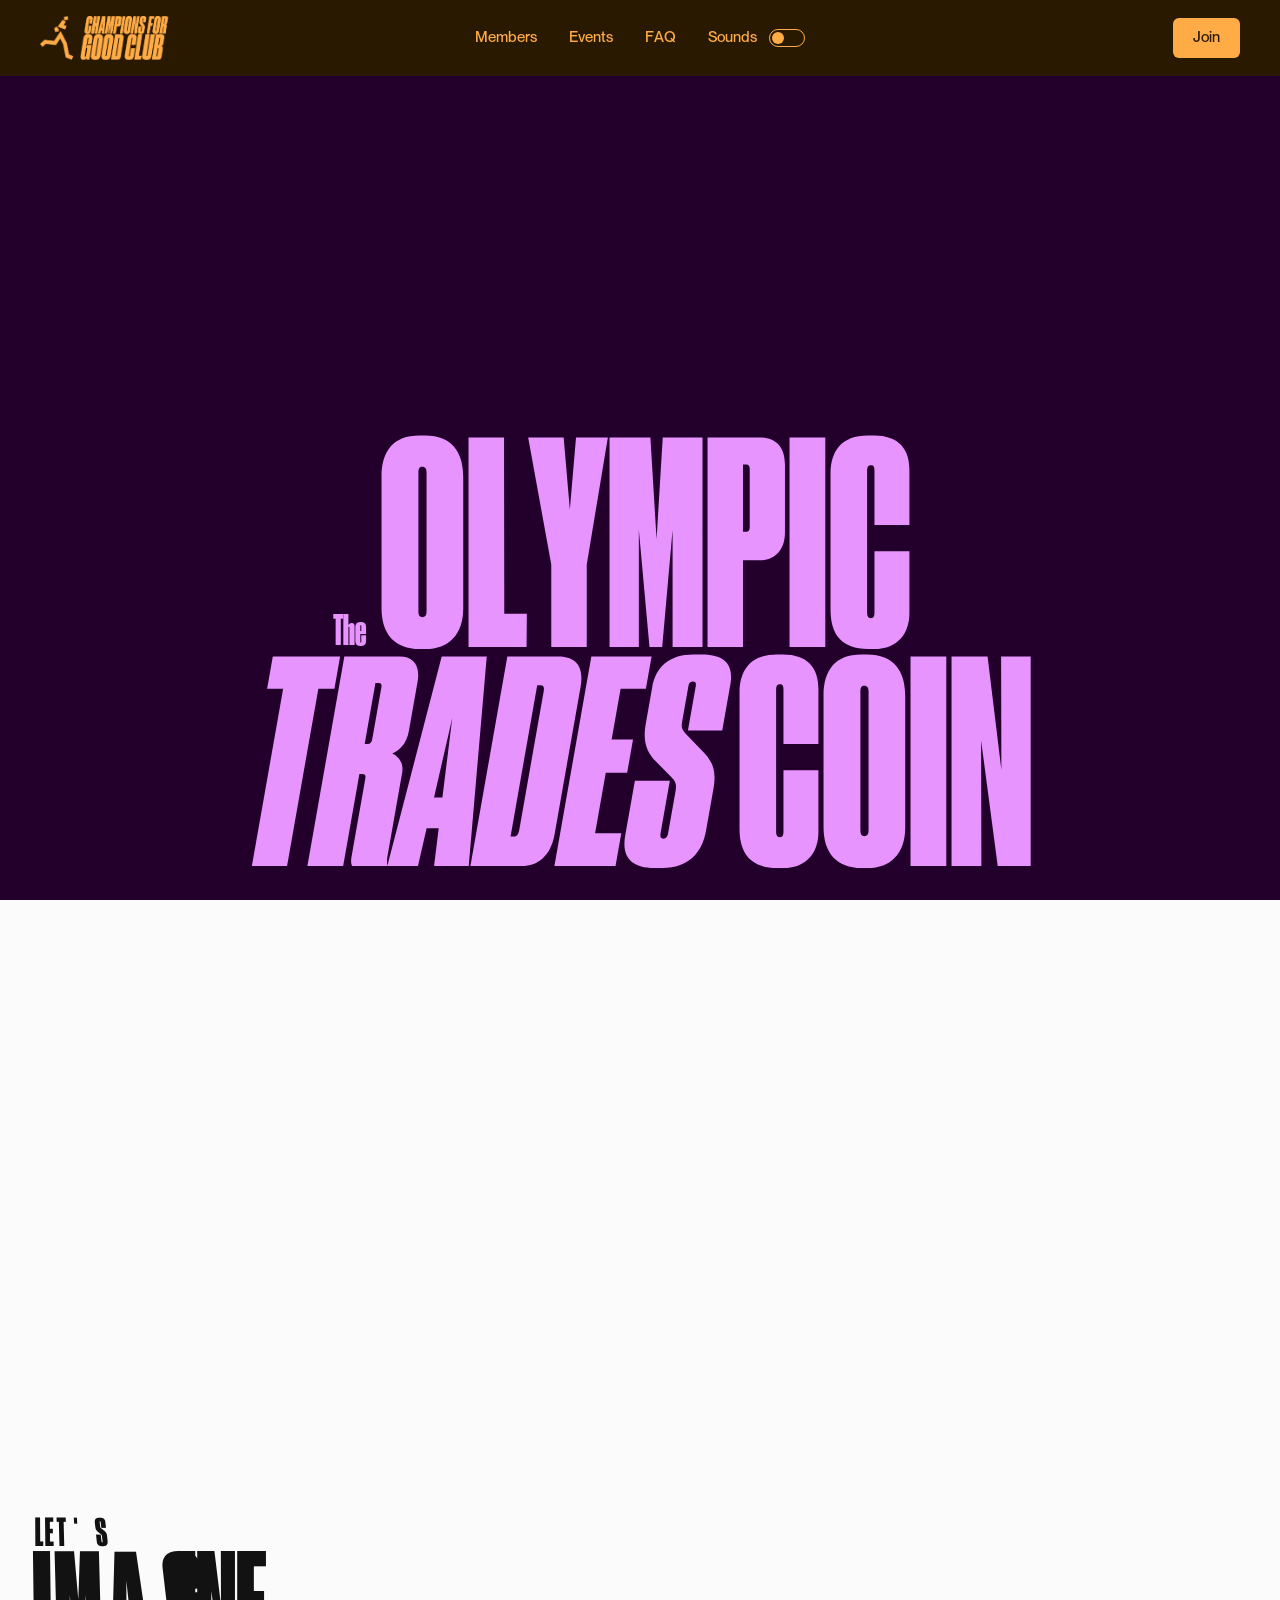
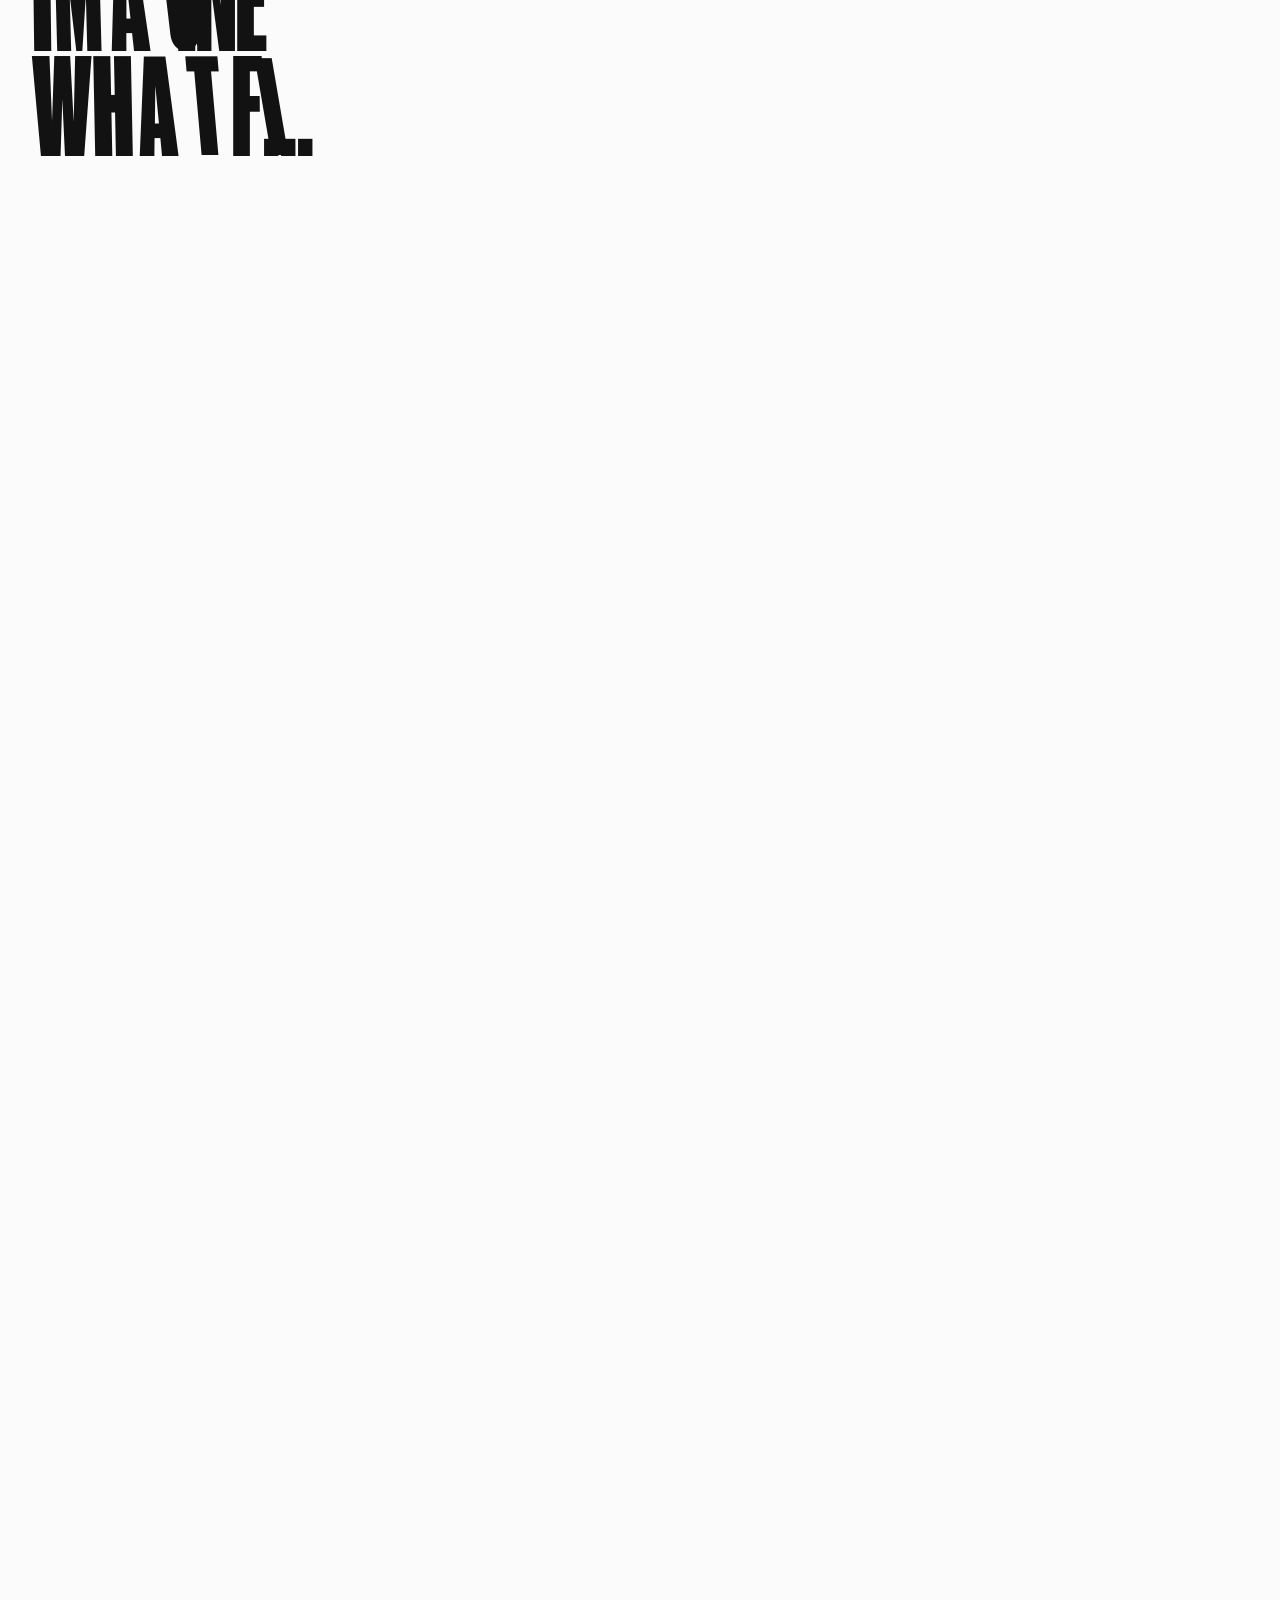
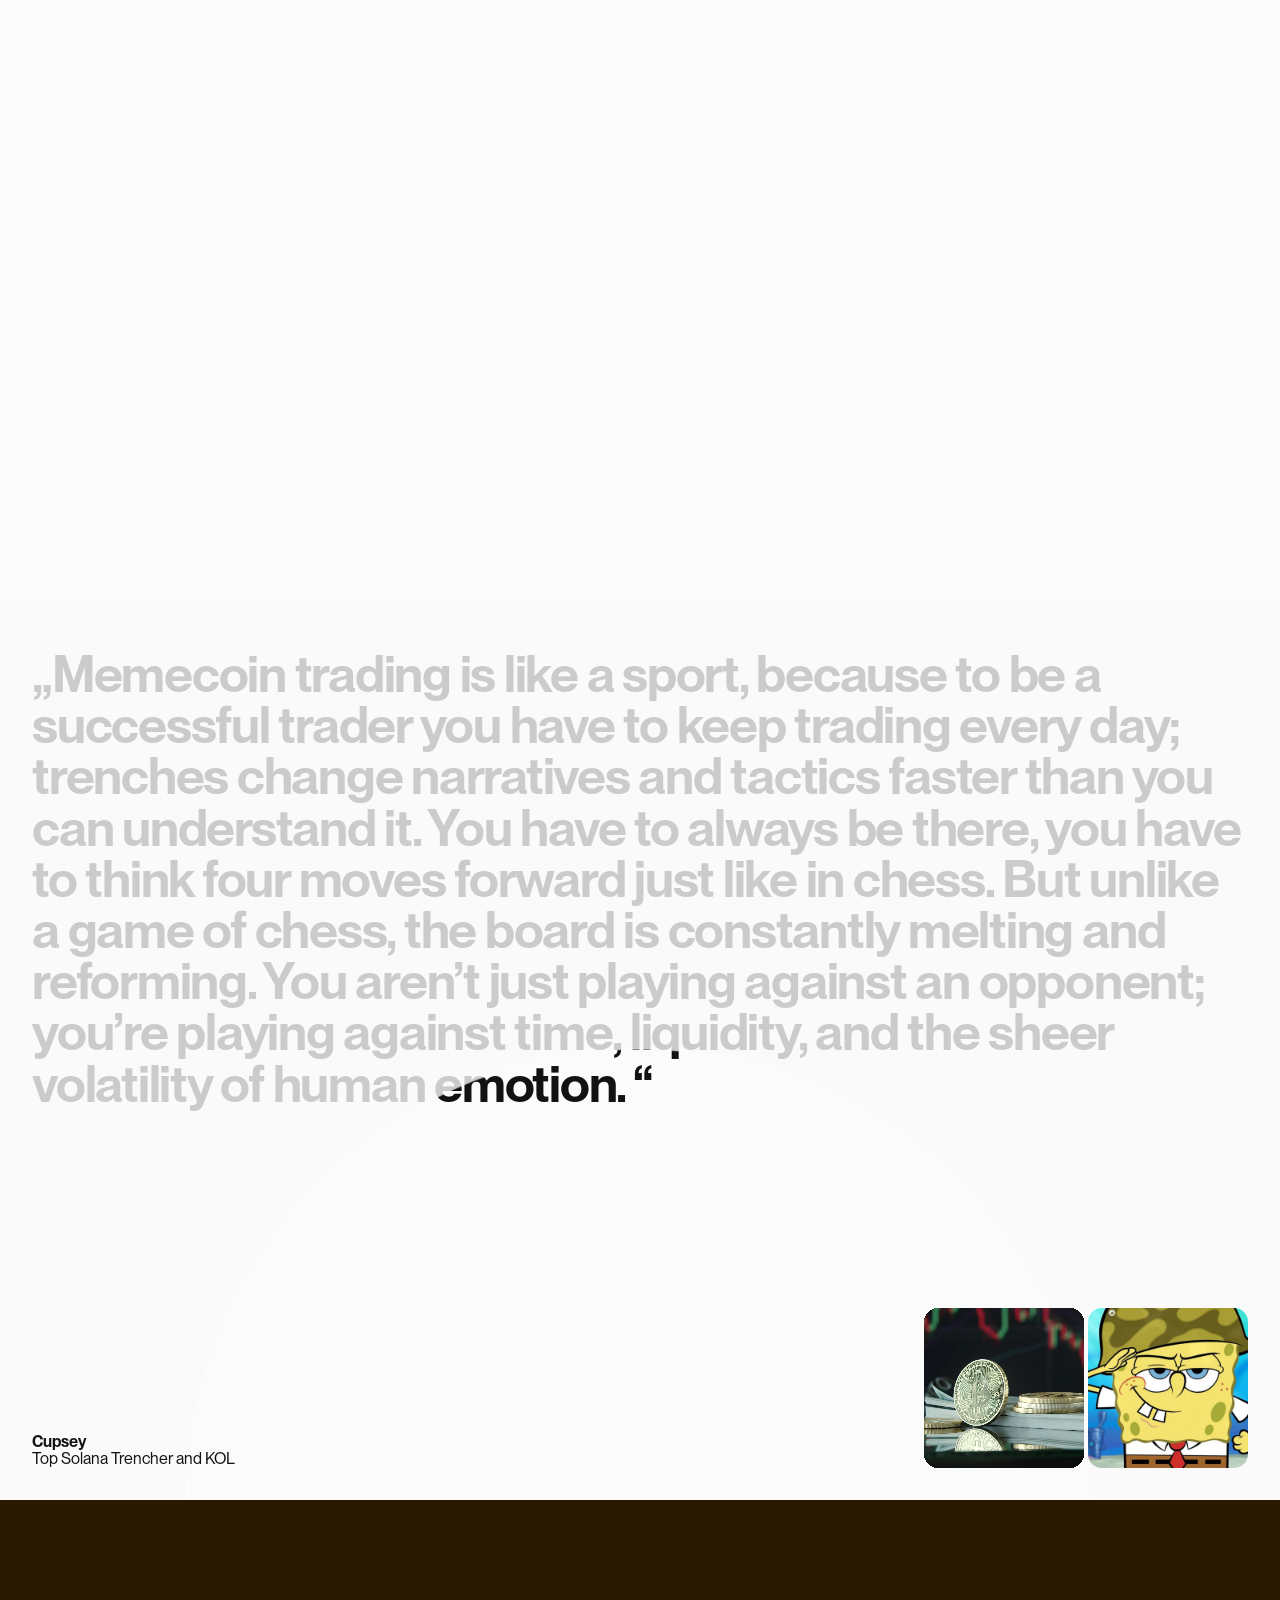
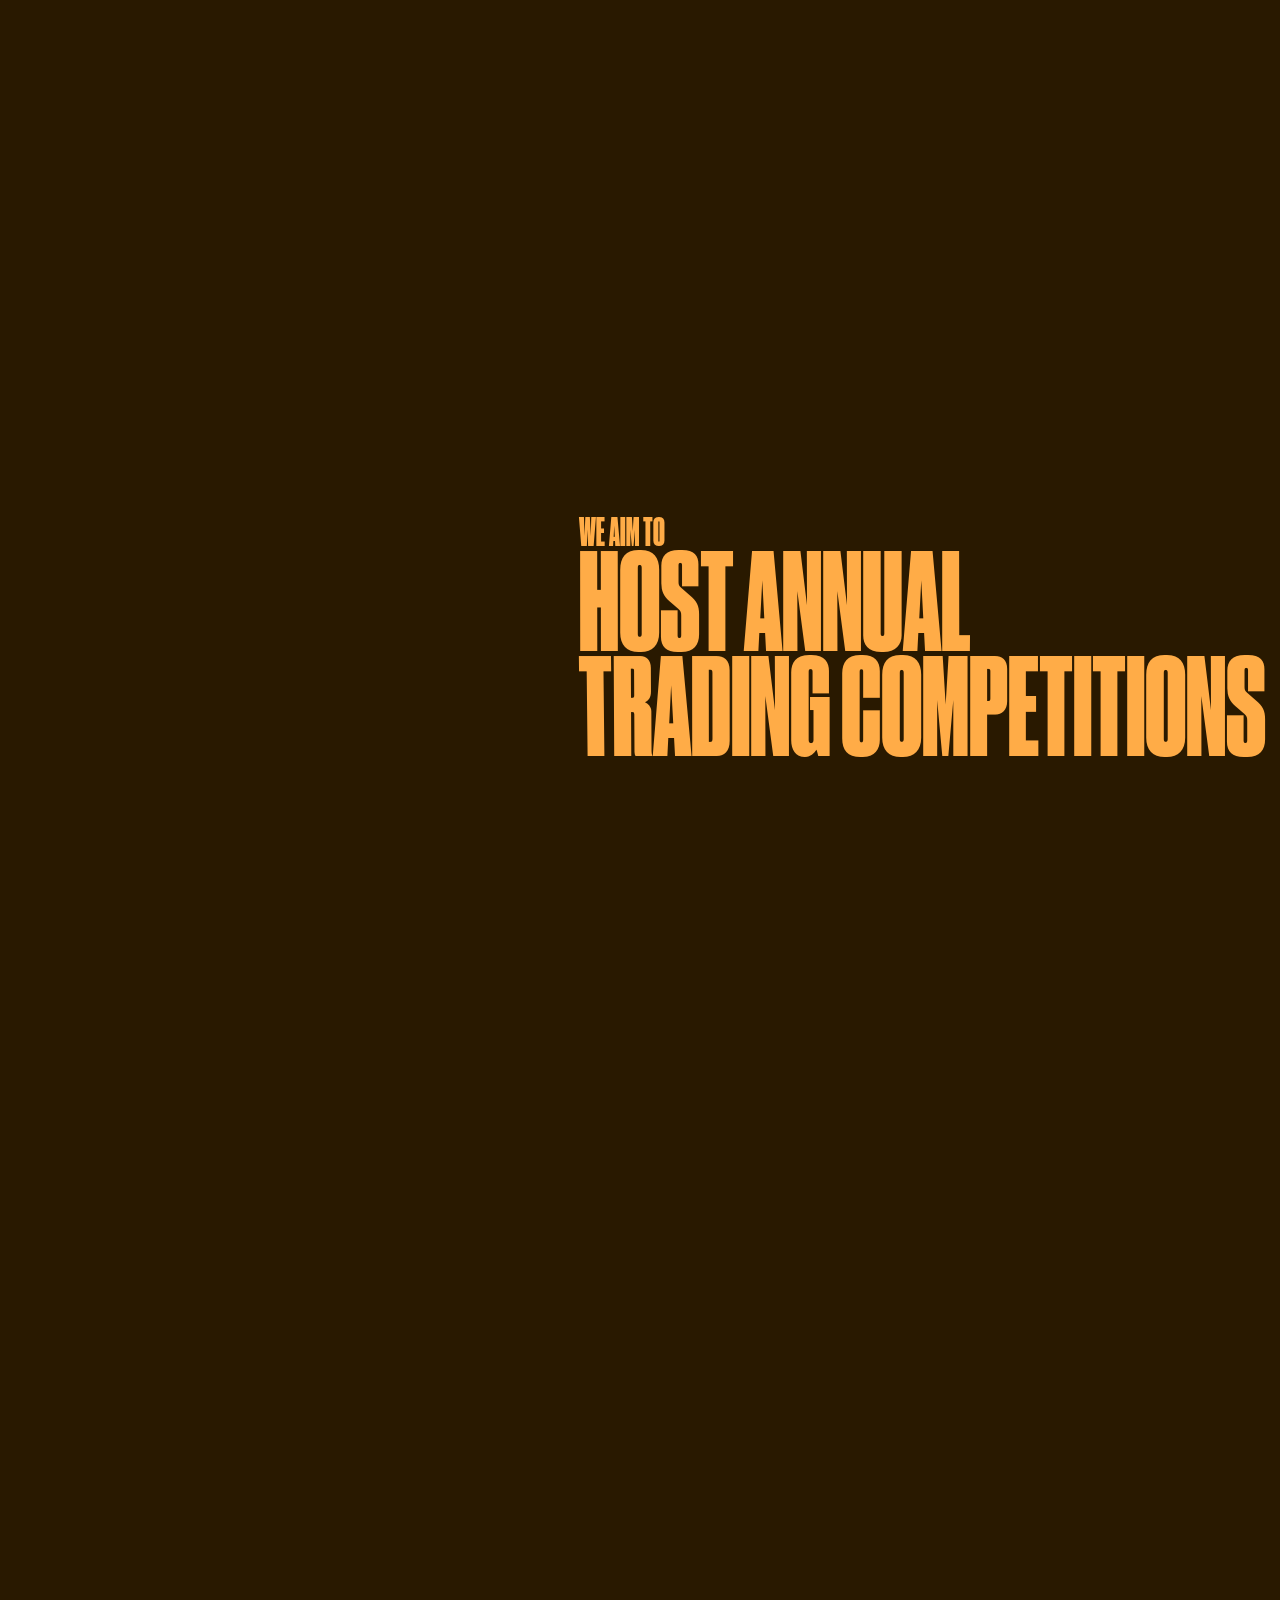
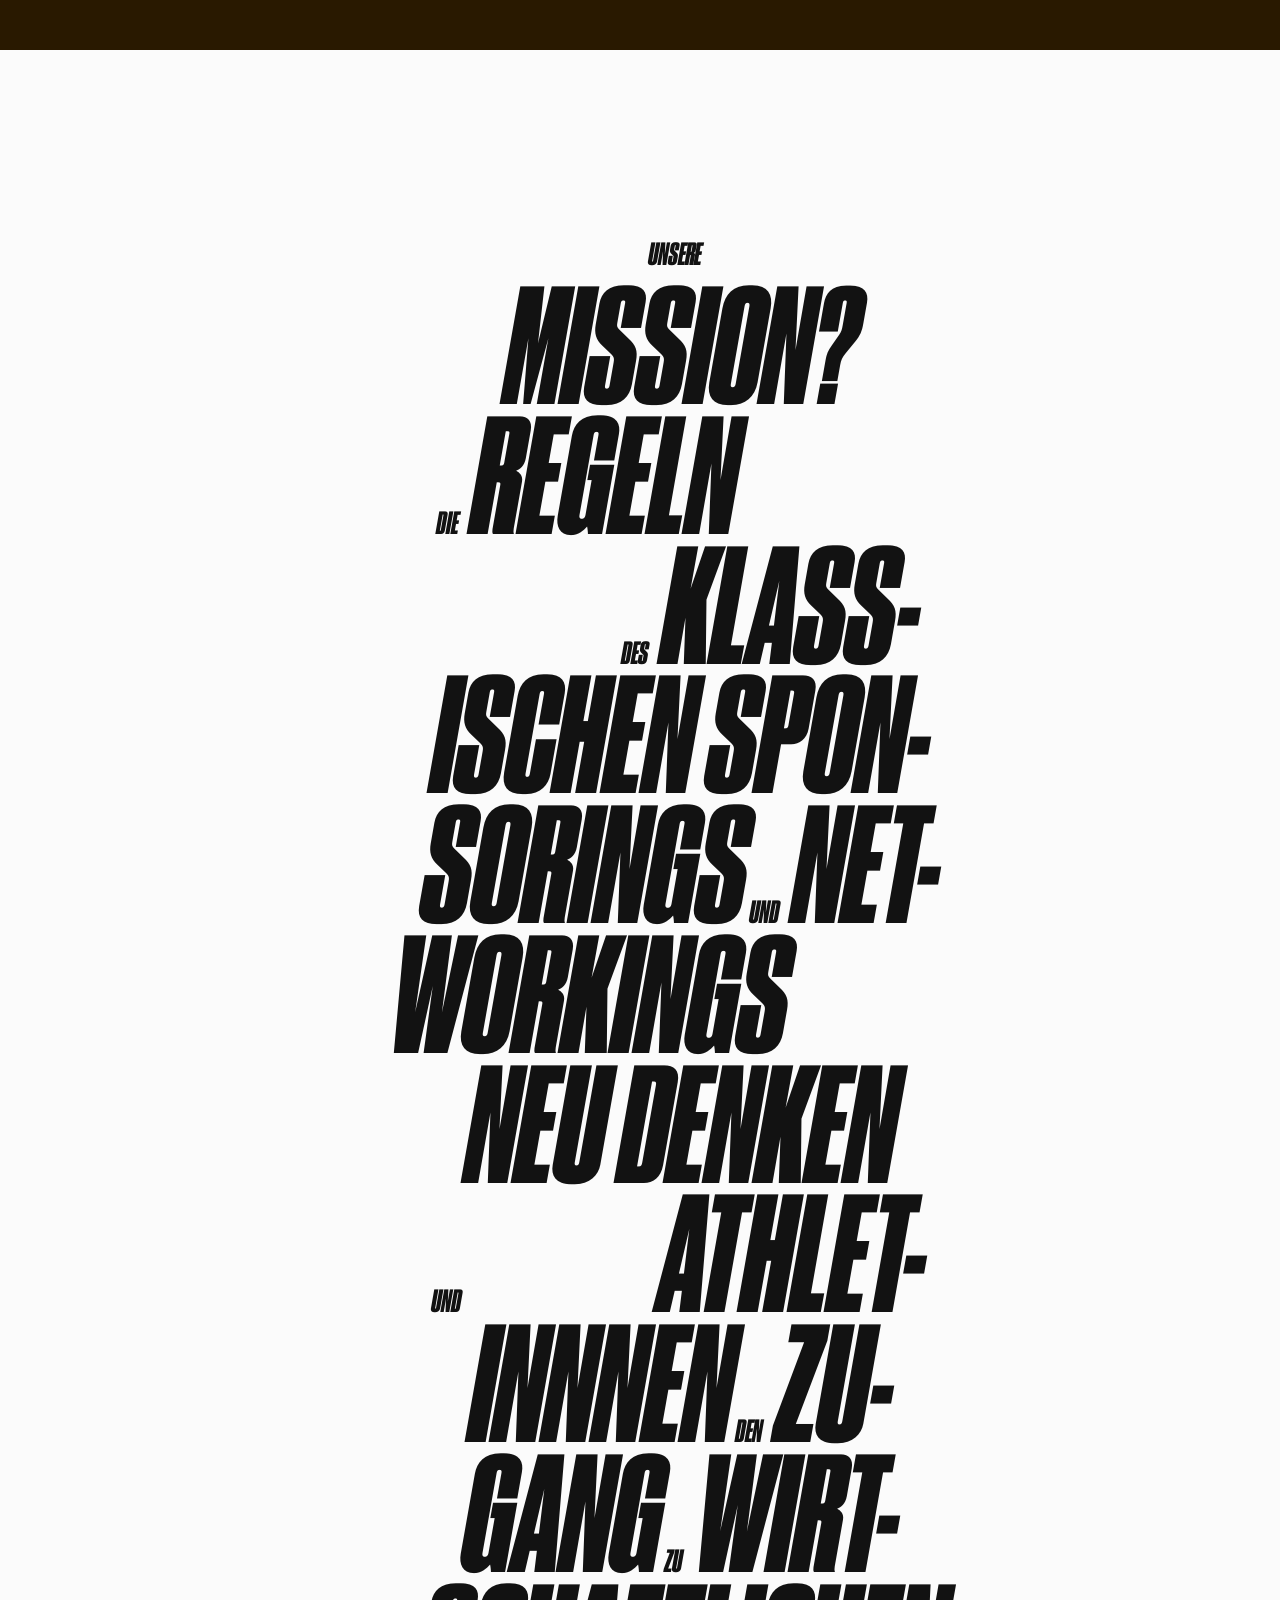
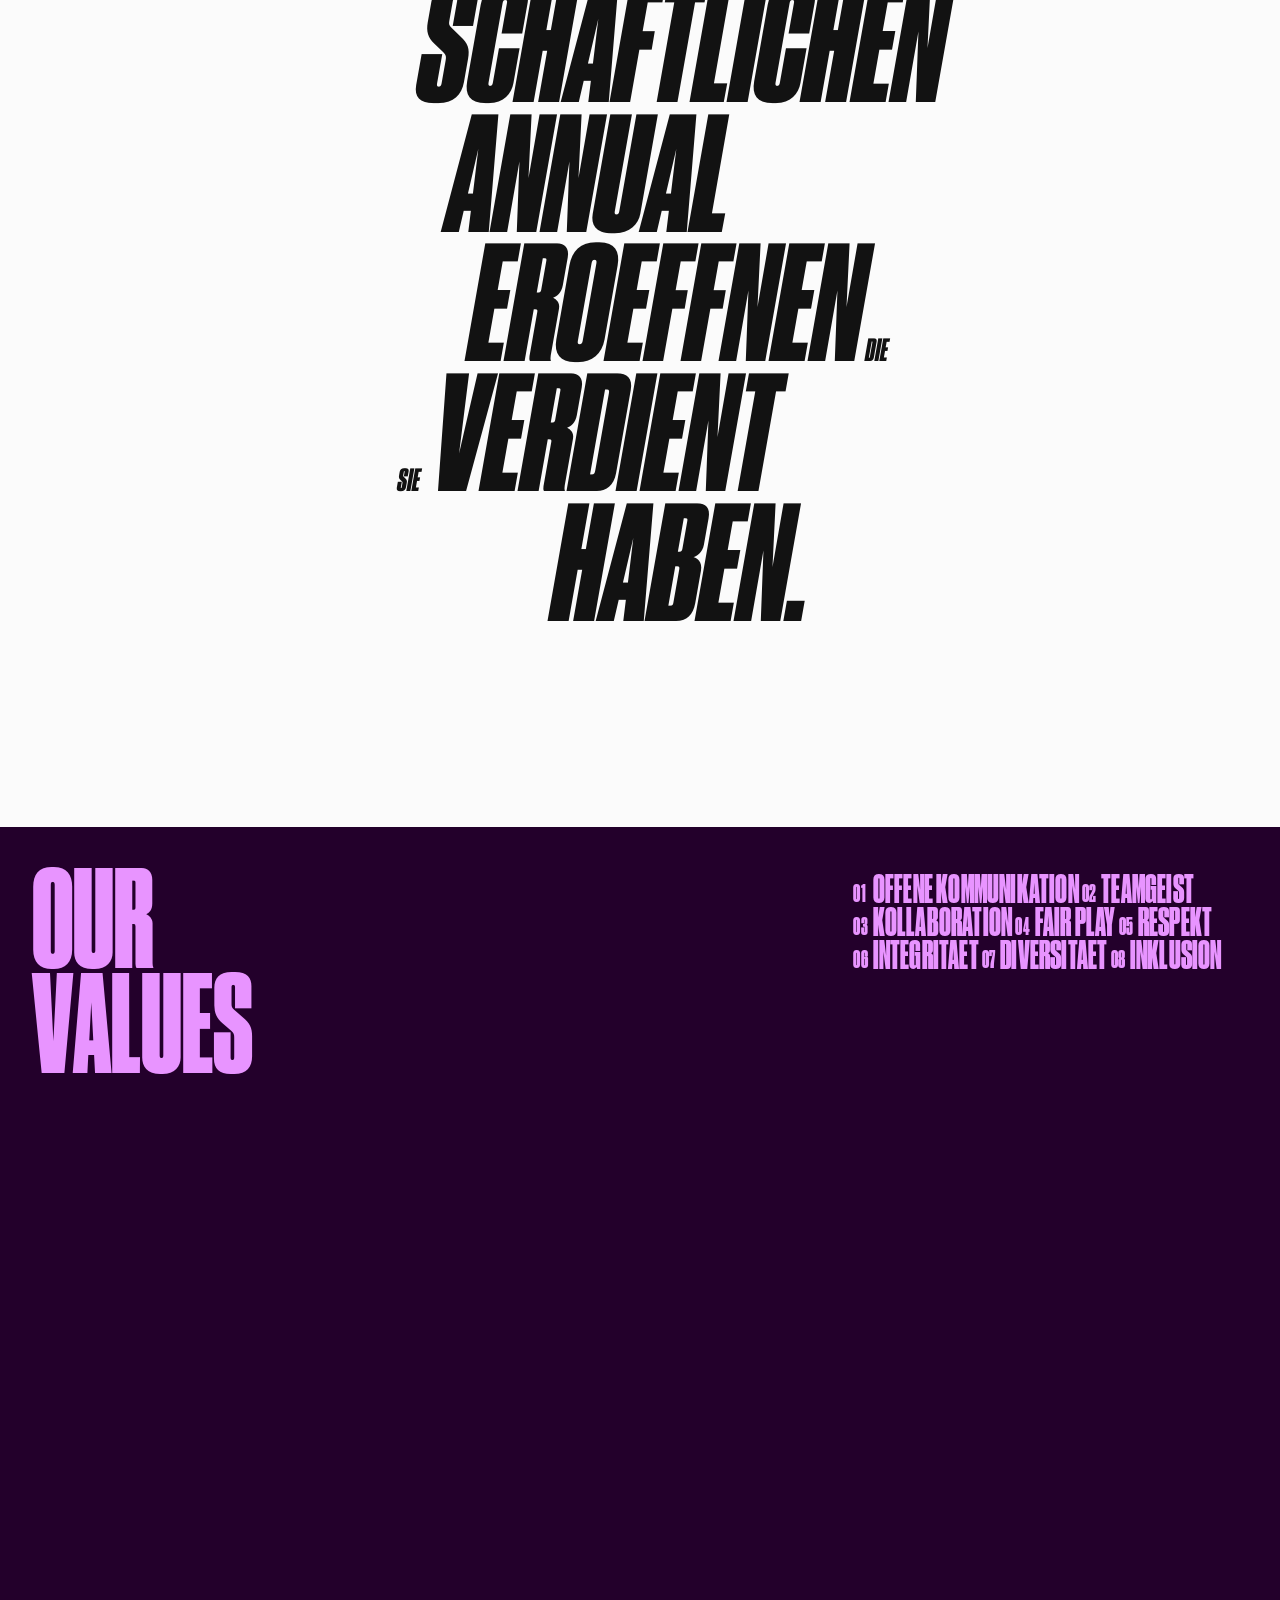
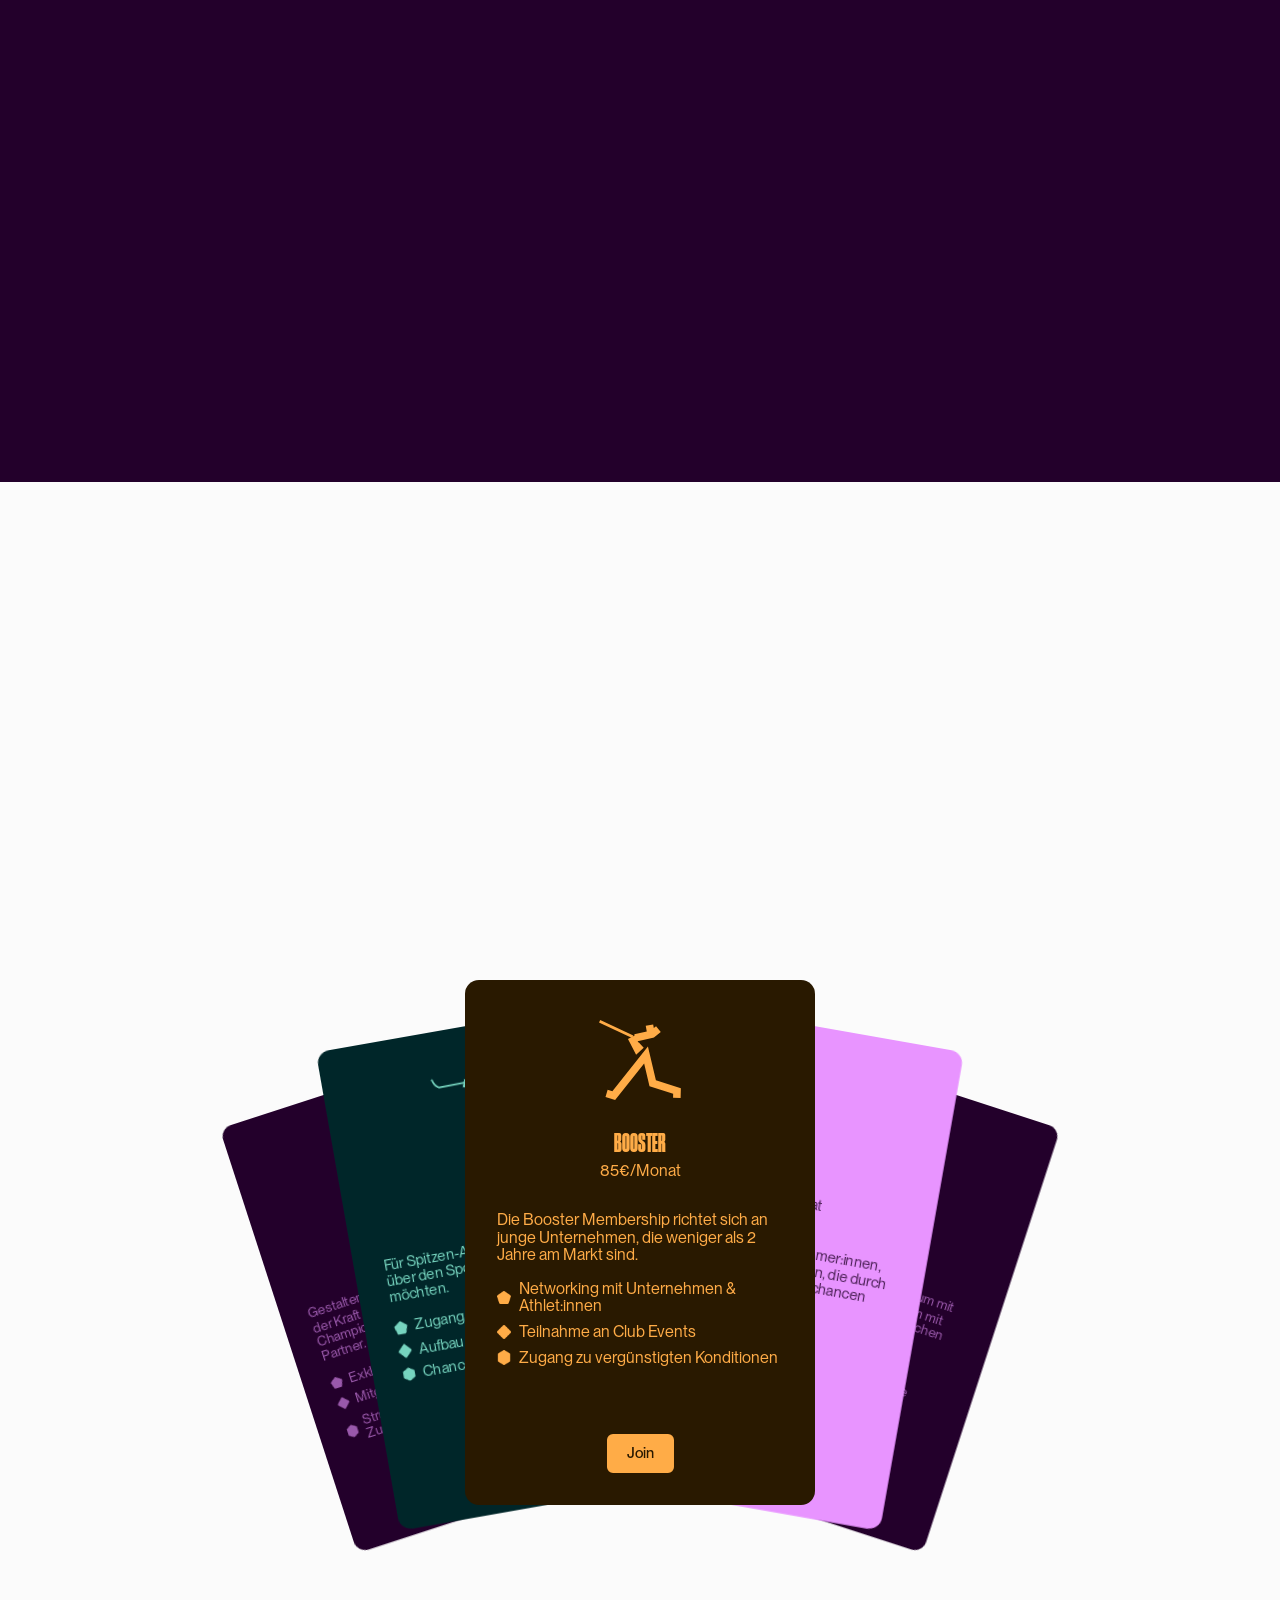
==== commit 9b2d07d8: "1" ====
--- a/index.html
+++ b/index.html
@@ -337,7 +337,11 @@
 </audio>
 <audio id="sound-sled" preload="auto">
   <source src="media/chrviRgDwcvn.mp3" type="audio/mpeg">
-</audio></div><div data-transition="" class="transition"><div class="transition-ball is-1"></div><div class="transition-ball is-2"></div><div class="transition-ball is-3"></div></div><div data-sticker-cursor="" class="sticker-cursor"><div class="sticker-cursor-inner"><div data-sticker-cursor-item="" class="sticker-cursor-item"><svg xmlns="http://www.w3.org/2000/svg" fill="none" viewBox="0 0 39 23" width="100%" data-sticker-cursor-svg="" class="sticker-cursor-svg"><path fill="#fff" fill-rule="evenodd" d="M5.94 0c.537 0 1.065.055 1.569.174h12.82v.027A6.769 6.769 0 0 1 22.012 0h.525c.537 0 1.065.055 1.568.174H39l-.046 2.118c-.014.623-.206 3.738-.394 6.926-.134 2.276-.267 4.61-.343 6.254h.437v7.354H24.027v-.002c-.47.116-.968.176-1.49.176h-.501a7.01 7.01 0 0 1-1.707-.198v.024H7.431v-.002c-.47.116-.969.176-1.49.176h-.502c-1.561 0-3.052-.433-4.114-1.598C.299 20.276 0 18.819 0 17.47V5.405c.016-1.243.313-2.643 1.293-3.75C2.32.495 3.79 0 5.415 0h.526Z" clip-rule="evenodd"></path><path fill="#121212" d="M33.59 2.247h3.28c-.026 1.145-.752 12.163-.802 14.875h-1.702c-.05-2.712-.776-13.73-.776-14.875Zm2.979 15.297v3.21h-2.703v-3.21h2.703ZM29.267 20.753h-3.154V2.247h3.154l-.026 6.666 1.052-6.666h3.153L31.92 10.63l1.602 10.123h-3.304l-.977-7.288.026 7.288ZM22.262 18.216c.275 0 .325-.224.325-.522v-5.398h3.104v5.472c0 1.667-.927 3.16-3.154 3.16h-.5c-2.378 0-3.355-1.294-3.355-3.458V5.43c.025-1.94.927-3.358 3.33-3.358h.525c2.202 0 3.154 1.194 3.154 3.01v4.9h-3.104v-4.8c0-.3-.05-.473-.325-.473-.25 0-.326.15-.326.472v12.512c0 .323.075.522.326.522ZM18.244 2.247v18.506h-3.18V2.247h3.18ZM9.516 2.247h3.154l.025 15.571h2.002l-.025 2.935H9.516V2.247ZM5.665 18.216c.275 0 .325-.224.325-.522v-5.398h3.104v5.472c0 1.667-.926 3.16-3.154 3.16h-.5c-2.378 0-3.354-1.294-3.354-3.458V5.43c.025-1.94.926-3.358 3.329-3.358h.525c2.203 0 3.154 1.194 3.154 3.01v4.9H5.99v-4.8c0-.3-.05-.473-.325-.473-.25 0-.325.15-.325.472v12.512c0 .323.075.522.325.522Z"></path></svg></div></div></div><div data-w-id="3f9927a9-14a0-caec-58a9-0fa8f5f38521" class="nav"><div data-intro-nav="" class="vw-desktop"><div class="nav-wrap"><div class="w-layout-grid global-grid"><div id="w-node-_3f9927a9-14a0-caec-58a9-0fa8f5f3852c-f5f38521" class="align-vertically"><a href="/" data-transition-link="dark-purple" aria-current="page" class="section-layer-div w-inline-block w--current"><div class="nav-logo-purple"><div class="align-vertically is-left-aligned"><img sizes="(max-width: 813px) 100vw, 813px" srcset="images/bNyKQS6nDwka.png 500w, images/nS8KoW7gnnzv.png 813w" alt="" src="images/nS8KoW7gnnzv.png" loading="lazy" class="nav-logo"></div></div><div class="nav-logo-black"><div class="align-vertically is-left-aligned"><img sizes="(max-width: 1179px) 100vw, 1179px" srcset="images/Nd47l2fLhjOt.png 500w, images/Njx1i17ttfLg.png 800w, images/q7WNdvFkLFLB.png 1179w" alt="champions for good logo" src="images/q7WNdvFkLFLB.png" loading="lazy" class="nav-logo"></div></div><div class="nav-logo-yellow"><div class="align-vertically is-left-aligned"><img sizes="(max-width: 1179px) 100vw, 1179px" srcset="images/NeovSQIjisY1.png 500w, images/19dzYHknzD2n.png 800w, images/xJctTaRSUFt7.png 1179w" alt="champions for good logo" src="images/xJctTaRSUFt7.png" loading="lazy" class="nav-logo"></div></div><div class="nav-logo-green"><div class="align-vertically is-left-aligned"><img sizes="(max-width: 1179px) 100vw, 1179px" srcset="images/FF2xh7HE1SNl.png 500w, images/WQNn7oDnWrIS.png 1179w" alt="champions for good logo" src="images/WQNn7oDnWrIS.png" loading="lazy" class="nav-logo"></div></div></a><link rel="prefetch" href="/"></div><div id="w-node-_3f9927a9-14a0-caec-58a9-0fa8f5f38525-f5f38521" class="align-horizontally g-2"><a data-transition-link="dark-purple" data-link="" href="/member" class="nav-item-d w-inline-block"><span class="nav-item-d-wrap"><span data-link-text="" class="nav-item-d-text is-first">Members</span><span data-link-text="" aria-hidden="true" class="nav-item-d-text is-second">Members</span></span></a><link rel="prefetch" href="/member"><a data-transition-link="brown" data-link="" href="/events" class="nav-item-d w-inline-block"><span class="nav-item-d-wrap"><span data-link-text="" class="nav-item-d-text is-first">Events</span><span data-link-text="" aria-hidden="true" class="nav-item-d-text is-second">Events</span></span></a><link rel="prefetch" href="/events"><a data-transition-link="dark-green" data-link="" href="/faq" class="nav-item-d w-inline-block"><span class="nav-item-d-wrap"><span data-link-text="" class="nav-item-d-text is-first">FAQ</span><span data-link-text="" aria-hidden="true" class="nav-item-d-text is-second">FAQ</span></span></a><link rel="prefetch" href="/faq"><button data-w-id="ca82f555-3878-cc37-e9eb-f042c8287c16" aria-pressed="false" aria-label="Sound anschalten und ausschalten" data-sound-toggle="" type="button" class="sound-toggle"><span class="sound-toggle-text-wrap"><span class="sound-toggle-text is-first">Sounds</span><span class="sound-toggle-text is-second">Sounds</span></span><span class="sound-toggle-bar"><div class="sound-toggle-bar-bg"></div><span class="sound-toggle-bar-inner"><span class="sound-toggle-bar-dot"></span></span></span></button></div><div id="w-node-_3f9927a9-14a0-caec-58a9-0fa8f5f3853a-f5f38521" class="align-vertically is-right-aligned"><a data-button="" href="https://calendly.com/jason-brix-champions4good/30min?background_color=062629&text_color=ffffff&primary_color=94ffe5" target="_blank" class="default-btn has-ball is-nav w-inline-block"><span class="default-btn-wrap"><span class="default-btn-txt is-first">Join</span><span class="default-btn-txt is-second" aria-hidden="true">Join</span></span><span class="default-btn-bg is-nav"></span></a></div></div></div></div><div data-intro-nav="" class="vw-mobile"><div data-animation="default" data-collapse="medium" data-duration="400" data-easing="ease" data-easing2="ease" role="banner" class="webflow-native-nav-mobile w-nav"><div class="nav-outer"><div class="nav-inner"><div class="align-vertically"><a href="/" data-transition-link="dark-purple" aria-current="page" class="section-layer-div h-auto w-inline-block w--current"><div class="nav-logo-purple"><div class="align-vertically is-left-aligned"><img sizes="(max-width: 813px) 100vw, 813px" srcset="images/bNyKQS6nDwka.png 500w, images/nS8KoW7gnnzv.png 813w" alt="" src="images/nS8KoW7gnnzv.png" loading="lazy" class="nav-logo"></div></div><div class="nav-logo-black"><div class="align-vertically is-left-aligned"><img sizes="(max-width: 1179px) 100vw, 1179px" srcset="images/Nd47l2fLhjOt.png 500w, images/Njx1i17ttfLg.png 800w, images/q7WNdvFkLFLB.png 1179w" alt="champions for good logo" src="images/q7WNdvFkLFLB.png" loading="lazy" class="nav-logo"></div></div><div class="nav-logo-yellow"><div class="align-vertically is-left-aligned"><img sizes="(max-width: 1179px) 100vw, 1179px" srcset="images/NeovSQIjisY1.png 500w, images/19dzYHknzD2n.png 800w, images/xJctTaRSUFt7.png 1179w" alt="champions for good logo" src="images/xJctTaRSUFt7.png" loading="lazy" class="nav-logo"></div></div><div class="nav-logo-green"><div class="align-vertically is-left-aligned"><img sizes="(max-width: 1179px) 100vw, 1179px" srcset="images/FF2xh7HE1SNl.png 500w, images/WQNn7oDnWrIS.png 1179w" alt="champions for good logo" src="images/WQNn7oDnWrIS.png" loading="lazy" class="nav-logo"></div></div></a><link rel="prefetch" href="/"></div><div id="w-node-_3f9927a9-14a0-caec-58a9-0fa8f5f38547-f5f38521" class="nav-btn-div"><div class="menu-button w-nav-button"><div class="section-layer-div"><div data-w-id="3f9927a9-14a0-caec-58a9-0fa8f5f3854a" class="section-layer-1 is-relative"><div class="button-txt open">Menu</div></div><div data-w-id="3f9927a9-14a0-caec-58a9-0fa8f5f3854d" class="section-layer-2 is-absolute"><div data-w-id="3f9927a9-14a0-caec-58a9-0fa8f5f3854e" class="button-txt close">Close</div></div></div></div></div><nav role="navigation" class="nav-menu-div w-nav-menu"><ul role="list" class="nav-menu-right w-list-unstyled"><li data-w-id="3f9927a9-14a0-caec-58a9-0fa8f5f38552" class="nav-item"><a href="/member" data-transition-link="dark-purple" class="nav-link">Members</a></li><li data-w-id="3f9927a9-14a0-caec-58a9-0fa8f5f38555" class="nav-item"><a href="/events" data-transition-link="brown" class="nav-link">Events</a></li><li data-w-id="3f9927a9-14a0-caec-58a9-0fa8f5f38558" class="nav-item"><a href="/faq" data-transition-link="dark-green" class="nav-link">faq</a></li><li data-w-id="3f9927a9-14a0-caec-58a9-0fa8f5f3855b" class="nav-item"><a href="https://calendly.com/jason-brix-champions4good/30min?background_color=062629&text_color=ffffff&primary_color=94ffe5" target="_blank" class="nav-link">Join</a></li></ul></nav></div></div></div></div></div><div class="main-content"><div class="breakpoint-section"><div id="hero" data-image-trail="" class="trailing-section"><div data-image-trail-root="" class="image-trail-overlay"></div><div class="image_wrap"><img class="content_img" src="images/zJEi1znI1e9W.webp" alt="Ein Mann in weißem Tanktop und blauer Hose läuft schnell vor einem blauen Hintergrund." data-image-trail-item="" sizes="(max-width: 800px) 100vw, 800px" loading="lazy" srcset="images/qbYkINOVgAnM.webp 500w, images/zJEi1znI1e9W.webp 800w"><img class="content_img" src="images/690324b72fb3b98a770828b9_Frame%2027408.jpg" alt="Football player in red jersey and white belt standing outdoors under clear blue sky with bright sunlight." data-image-trail-item="" sizes="(max-width: 998px) 100vw, 998px" loading="lazy" srcset="images/690324b72fb3b98a770828b9_Frame%2027408-p-500.jpg 500w, images/690324b72fb3b98a770828b9_Frame%2027408-p-800.jpg 800w, images/690324b72fb3b98a770828b9_Frame%2027408.jpg 998w"><img class="content_img" src="images/O6Obzco7YNXe.webp" alt="Low-angle view of a female fencer in white fencing gear holding a foil against a clear blue sky." data-image-trail-item="" sizes="(max-width: 800px) 100vw, 800px" loading="lazy" srcset="images/gb60usXbeyag.webp 500w, images/O6Obzco7YNXe.webp 800w"><img class="content_img" src="images/SdhdZ5ANZWaH.webp" alt="Man in a light sweater holding a drink, standing among a crowd at an outdoor event." data-image-trail-item="" sizes="(max-width: 800px) 100vw, 800px" loading="lazy" srcset="images/CcQLlZF3TMny.webp 500w, images/SdhdZ5ANZWaH.webp 800w"><img class="content_img" src="images/Akk0UQToBtFF.webp" alt="Close-up of a hockey player wearing a white helmet and red jersey in low lighting." data-image-trail-item="" sizes="(max-width: 800px) 100vw, 800px" loading="lazy" srcset="images/Dir6qmVDePak.webp 500w, images/Akk0UQToBtFF.webp 800w"><img class="content_img" src="images/9vG61fJXrf3R.webp" alt="Woman dressed in white equestrian attire standing next to a white horse in a dimly lit indoor setting." data-image-trail-item="" sizes="(max-width: 800px) 100vw, 800px" loading="lazy" srcset="images/aMdmVDxYdpzD.webp 500w, images/9vG61fJXrf3R.webp 800w"><img class="content_img" src="images/zTrGh85mj4Wk.webp" alt="Lacrosse player wearing white jersey and helmet holding a stick against a clear blue sky." data-image-trail-item="" sizes="(max-width: 800px) 100vw, 800px" loading="lazy" srcset="images/RGPH9LabrWFQ.webp 500w, images/zTrGh85mj4Wk.webp 800w"><img class="content_img" src="images/RUErrZgFoepU.webp" alt="Young woman smiling and engaging in conversation with a young man in a softly lit indoor setting surrounded by other people." data-image-trail-item="" sizes="(max-width: 800px) 100vw, 800px" loading="lazy" srcset="images/SQjle8KlBA3f.webp 500w, images/RUErrZgFoepU.webp 800w"><img class="content_img" src="images/IYJdGZtj3RTc.webp" alt="Young female softball player holding a bat and glove, standing on a dusty field at dusk." data-image-trail-item="" sizes="(max-width: 800px) 100vw, 800px" loading="lazy" srcset="images/TzKdOL6hRxbr.webp 500w, images/IYJdGZtj3RTc.webp 800w"><img class="content_img" src="images/EoEkZTar1VDO.webp" alt="Ice hockey player wearing white and blue gear skating on an outdoor rink at sunset." data-image-trail-item="" sizes="(max-width: 800px) 100vw, 800px" loading="lazy" srcset="images/jq0BMUv14ubE.webp 500w, images/EoEkZTar1VDO.webp 800w"></div><div data-sound-hero-id="sound-fencing" data-sound-hero="" class="main-wrapper"><section class="image_trail_section_hero"><div class="content_bg"></div><div class="global-wrapper h-100 bp-2 c1"><div class="align-vertically h-100 is-bottom-aligned"><div data-intro-title-visual="" class="hero-sticker" data-w-id="8a003b01-2136-02fb-4fb3-a3377faf731e" data-animation-type="lottie" data-src="https://cdn.prod.website-files.com/68d958ba50e5b8ce718345d4/69ad2f7fa0d8a42f48e7cb33_fencing.json" data-loop="1" data-direction="1" data-autoplay="1" data-is-ix2-target="0" data-renderer="svg" data-default-duration="0" data-duration="6.458333333333333"></div><div class="global-subline-div _6"><h1 data-intro-title="" class="custom-headline-01"><span data-intro-title-span="" class="custom-headline-01-span">The </span>OLYMPIC <span data-intro-title-span="" class="custom-headline-01-span"> </span><br>TRADES COIN</h1></div></div></div></section></div></div><div class="vw-mobile"><div class="default-section is-purple overflow-none"><div class="global-wrapper is-first-section"><div class="global-headline-div"><h1 data-intro-title="" class="custom-headline-01"><span data-intro-title-span="" class="custom-headline-01-span">The </span>OLYMPIC <span data-intro-title-span="" class="custom-headline-01-span"> </span><br>TRADES COIN</h1><div class="global-subline-div _1"><div class="max-width _35"><p data-intro-paragraph="" class="global-headline-s is-pink">If Memecoin trading became a real olympic sport... </p></div></div></div><div class="global-subline-div _6"><div data-stacked-cards="" class="stack-cards"><div class="stack-cards__stack"><div class="stack-cards__before"></div><div class="stack-cards__collection"><div data-stacked-cards-list="" class="stack-cards__list"><div data-stacked-cards-item="" class="stack-cards__item"><div data-stacked-cards-card="" class="stack-cards__card"><img class="stack-cards__card-image is--first" src="images/zJEi1znI1e9W.webp" width="800" height="800" alt="Ein Ruderer in einem Einerskiff gleitet auf ruhigem Wasser." sizes="(max-width: 991px) 100vw, 1230px" data-intro-image="" loading="eager" srcset="images/qbYkINOVgAnM.webp 500w, images/zJEi1znI1e9W.webp 800w"></div></div><div data-stacked-cards-item="" class="stack-cards__item"><div data-stacked-cards-card="" class="stack-cards__card"><img class="stack-cards__card-image is--second" src="images/O6Obzco7YNXe.webp" width="800" height="800" alt="Leichtathlet in Startposition auf Bahn vor einem Rennen auf Tartanbahn." sizes="(max-width: 991px) 100vw, 1139px" data-intro-image="" loading="eager" srcset="images/gb60usXbeyag.webp 500w, images/O6Obzco7YNXe.webp 800w"></div></div><div data-stacked-cards-item="" class="stack-cards__item"><div data-stacked-cards-card="" class="stack-cards__card"><img class="stack-cards__card-image is--third" src="images/EoEkZTar1VDO.webp" width="800" height="800" alt="Zwei Fechter in weißer Schutzkleidung und Masken im Angriff während eines Wettkampfs." sizes="(max-width: 991px) 100vw, 1139px" data-intro-image="" loading="eager" srcset="images/jq0BMUv14ubE.webp 500w, images/EoEkZTar1VDO.webp 800w"></div></div><div data-stacked-cards-item="" class="stack-cards__item"><div data-stacked-cards-card="" class="stack-cards__card"><img class="stack-cards__card-image is--fourth" src="images/zTrGh85mj4Wk.webp" width="800" height="800" alt="Rennradfahrer in rotem Trikot und schwarzer Hose mit Nummer 298 fährt auf einem blauen Fahrrad vor grünem Hintergrund." sizes="(max-width: 991px) 100vw, 1210px" data-intro-image="" loading="eager" srcset="images/RGPH9LabrWFQ.webp 500w, images/zTrGh85mj4Wk.webp 800w"></div></div></div></div></div></div></div></div></div></div></div><div data-volleyball-sound="" class="breakpoint-section"><div class="vw-desktop"><div data-w-id="9c0b258f-fa03-b4a0-61dc-1c18e637c983" class="nav-purple-to-black"></div><div data-volleyball="" data-w-id="870a0f2a-6706-0764-5a9f-d1280334b4d2" class="animation-section-wrap _400"><div class="animation-section-div"><div class="section-layer-div"><div class="section-layer-1 is-relative"><div data-preserve-aspect-ratio="xMidYMid slice" data-w-id="04dbf65f-aa8b-6637-0c53-02ca710eec45" data-is-ix2-target="1" class="lottie" data-animation-type="lottie" data-src="https://cdn.prod.website-files.com/68d958ba50e5b8ce718345d4/699cbf57a3baf554905772e8_volleyball_desktop.json" data-loop="0" data-direction="1" data-autoplay="0" data-renderer="svg" data-default-duration="0" data-duration="8.074741408074741"></div></div><div data-w-id="e0c74d1e-050e-08e6-562c-fef2735b39f0" class="section-layer-2 is-absolute"><div class="global-wrapper h-100 bp-2"><div data-volleyball-content="" class="align-vertically h-100 is-bottom-aligned is-left-aligned"><div data-sticker-white="" data-sticker="" class="sticker-wrap"><div class="align-to-headline"><div data-volleyball-subline="" class="global-headline-s">Let's</div></div><div class="global-subline-div _05 is-left-aligned"><div class="max-width _45 is-left-aligned"><h2 data-volleyball-title="" class="global-headline-xl is-left-aligned">Imagine<br>What  If...</h2></div></div><img src="images/c0F3Z9Rq1JMI.svg" loading="lazy" width="298" height="160" alt="" data-sticker-item="" class="sticker is-purple-1"><img src="images/IwMO3xkAa3Ta.svg" loading="lazy" width="298" height="279" alt="" data-sticker-item="" class="sticker is-purple-2"><img src="images/ZclMYcmowF8l.svg" loading="lazy" width="338" height="338" alt="" data-sticker-item="" class="sticker is-purple-3"><img src="images/xOKb7lfRBgKb.svg" loading="lazy" width="300" height="300" alt="" data-sticker-item="" class="sticker is-green-1"><img src="images/ArkY2KK4RA0G.svg" loading="lazy" width="338" height="338" alt="" data-sticker-item="" class="sticker is-green-2"><img src="images/fkckb4fmCMMv.svg" loading="lazy" width="277" height="160" alt="" data-sticker-item="" class="sticker is-yellow-1"><img src="images/tjrBRqPeNPNj.svg" loading="lazy" width="338" height="338" alt="" data-sticker-item="" class="sticker is-yellow-2"></div></div></div></div><div data-pointer-events-none="" data-w-id="256c34ce-5e99-35a7-ca04-8417b5e11231" class="section-layer-3"><div class="align-vertically h-100 is-bottom-aligned is-left-aligned"><div data-preserve-aspect-ratio="xMidYMid slice" id="w-node-_0aba2c80-6320-490b-7bea-24917965bd46-35577da4" data-w-id="0aba2c80-6320-490b-7bea-24917965bd46" data-is-ix2-target="1" class="lottie" data-animation-type="lottie" data-src="https://cdn.prod.website-files.com/68d958ba50e5b8ce718345d4/69b860a75dc06d6daafcd1ba_horse.json" data-loop="0" data-direction="1" data-autoplay="0" data-renderer="svg" data-default-duration="0" data-duration="2.0353687020353686"></div><div class="padding _2 tm-0"><div class="global-subline-div _3"><div class="global-grid is-bottom-aligned"><div id="w-node-_95202b42-6204-19a1-93a7-d1337c480a7a-35577da4" class="align-vertically is-left-aligned"><h2 class="global-headline-xl is-left-aligned is-green">Trading</h2></div><div id="w-node-a6e47cfd-28df-e9e4-6072-c6e54c94b4e3-35577da4" class="global-headline-s is-left-aligned is-green">Became a real olympic sport... just like chess...</div></div></div></div></div></div></div></div></div></div><div data-volleyball-sound-mobile="" class="vw-mobile"><div class="m-nav-purple-to-black"></div><div class="default-section h-100 overflow-none"><div class="section-layer-div"><div class="section-layer-1 is-relative"><div class="align-vertically h-100 is-bottom-aligned"><div class="lottie is-horse" data-w-id="e7cd1ef3-ce26-4df7-4f5a-a77d13a4eaf7" data-animation-type="lottie" data-src="https://cdn.prod.website-files.com/68d958ba50e5b8ce718345d4/69b1e768a04dcf41aacfa94b_horse_mobile.json" data-loop="1" data-direction="1" data-autoplay="1" data-is-ix2-target="0" data-renderer="svg" data-default-duration="0" data-duration="2.0353687020353686"></div></div></div><div class="section-layer-2 is-absolute"><div class="global-wrapper vp-3 h-100"><div class="align-vertically h-100 is-top-aligned"><div data-sticker-active="" data-sticker="" class="sticker-wrap"><div class="global-headline-s is-left-aligned">Just</div><div class="global-subline-div _05 is-left-aligned m-01"><div class="max-width _45 is-left-aligned"><h2 class="global-headline-xl is-left-aligned">Imagine<br>If Trading</h2></div></div><img src="images/xOKb7lfRBgKb.svg" loading="lazy" width="300" height="300" alt="" data-sticker-item="" class="sticker is-green-1"><img src="images/ArkY2KK4RA0G.svg" loading="lazy" width="338" height="338" alt="" data-sticker-item="" class="sticker is-green-2"></div><div class="global-subline-div _1 is-left-aligned"><p class="global-headline-s is-left-aligned">Became a real olympic sport... just like chess...</p></div></div></div></div></div></div></div></div><div class="default-section h-100"><div class="section-layer-div"><div class="section-layer-1 is-relative"><div class="parallax-img-div"><div data-poster-url="https://cdn.prod.website-files.com/68d958ba50e5b8ce718345d4%2F6915e3a665b14987f9cff4ec_c4g_2_poster.0000000.jpg" data-video-urls="https://cdn.prod.website-files.com/68d958ba50e5b8ce718345d4%2F6915e3a665b14987f9cff4ec_c4g_2_mp4.mp4,https://cdn.prod.website-files.com/68d958ba50e5b8ce718345d4%2F6915e3a665b14987f9cff4ec_c4g_2_webm.webm" data-autoplay="true" data-loop="true" data-wf-ignore="true" class="parallax-img w-background-video w-background-video-atom"><video id="49bc06cd-22b7-0740-8806-669e3af723e0-video" autoplay="" loop="" style="background-image:url(" https:="" cdn.prod.website-files.com="" 68d958ba50e5b8ce718345d4%2f6915e3a665b14987f9cff4ec_c4g_2_poster.0000000.jpg")"="" muted="" playsinline="" data-wf-ignore="true" data-object-fit="cover"><source src="media/68d958ba50e5b8ce718345d4%252F6915e3a665b14987f9cff4ec_c4g_2_mp4.mp4" data-wf-ignore="true"><source src="media/68d958ba50e5b8ce718345d4%252F6915e3a665b14987f9cff4ec_c4g_2_webm.webm" data-wf-ignore="true"></video></div></div></div><div class="section-layer-2 is-absolute"></div><div class="section-layer-3"><div class="global-wrapper h-100"><div class="align-vertically h-100"><div class="variable-width-10"><img src="images/69135360127a659b8bcd6f0d_fc61bf540fe7c674668d76f770ae0416_Frame%2027415.svg" loading="lazy" alt="White text reading COMMUNITY VOICES inside a rounded rectangular border on black background." class="default-img"></div></div></div></div></div></div><div data-bob="" data-w-id="798c7c83-383c-77e5-8a8d-3b450aa980a7" class="default-section h-100 overflow-none mh-auto"><div class="section-layer-div"><div class="section-layer-1 is-relative"><div class="global-wrapper h-100 tp-3"><div class="align-vertically is-left-aligned h-100 ia-top-aligned"><div class="global-headline-m is-left-aligned is-neue-montreal">„Mit Champions for Good ist eine Plattform entstanden, die Athlet:innen Zugang zu einem vielseitigen Netzwerk eröffnet und Chancen bietet, sich über den Sport hinaus weiter zu entwickeln und einzubringen. Ich freue mich, Teil davon zu sein.“</div><div class="custom-spacer"></div></div></div></div><div class="section-layer-2 is-absolute"><img src="images/6917414d94da5997d2df9083_Subtract%20%282%29.png" loading="lazy" sizes="100vw" srcset="images/6917414d94da5997d2df9083_Subtract%20%282%29-p-500.png 500w, images/6917414d94da5997d2df9083_Subtract%20%282%29-p-800.png 800w, images/6917414d94da5997d2df9083_Subtract%20%282%29-p-1080.png 1080w, images/6917414d94da5997d2df9083_Subtract%20%282%29-p-1600.png 1600w, images/6917414d94da5997d2df9083_Subtract%20%282%29.png 1728w" alt="Black silhouette of a smartphone with a speech bubble containing a white plus sign inside it on the screen." class="default-img h-100 opactiy-80"></div><div class="section-layer-3"><div class="global-wrapper h-100 vp-3"><div class="align-vertically h-100 is-bottom-aligned"><div class="global-grid is-bottom-aligned mg-2"><div id="w-node-_44e3c663-3251-e807-828e-936a606b808d-35577da4" class="align-vertically is-left-aligned"><div class="copytext is-left-aligned is-semi">Deborah Levi</div><div class="copytext is-left-aligned">Olympiasiegerin Bob-Zweier<br></div></div><div id="w-node-bccaeb0d-b2d3-57a3-a589-5c07fcad6912-35577da4" class="align-vertically is-right-aligned"><div class="align-horizontally g-025 _w-100 is-right-aligned"><div class="max-width _10 m-7 mp-1"><div data-poster-url="https://cdn.prod.website-files.com/68d958ba50e5b8ce718345d4%2F69907a78c2844562e4cc3b7d_schlitten_poster.0000000.jpg" data-video-urls="https://cdn.prod.website-files.com/68d958ba50e5b8ce718345d4%2F69907a78c2844562e4cc3b7d_schlitten_mp4.mp4,https://cdn.prod.website-files.com/68d958ba50e5b8ce718345d4%2F69907a78c2844562e4cc3b7d_schlitten_webm.webm" data-autoplay="true" data-loop="true" data-wf-ignore="true" class="default-img r-12 w-background-video w-background-video-atom"><video id="2ddab1de-14eb-e9c1-95b9-65c3fd37f923-video" autoplay="" loop="" style="background-image:url(" https:="" cdn.prod.website-files.com="" 68d958ba50e5b8ce718345d4%2f69907a78c2844562e4cc3b7d_schlitten_poster.0000000.jpg")"="" muted="" playsinline="" data-wf-ignore="true" data-object-fit="cover"><source src="media/68d958ba50e5b8ce718345d4%252F69907a78c2844562e4cc3b7d_schlitten_mp4.mp4" data-wf-ignore="true"><source src="media/68d958ba50e5b8ce718345d4%252F69907a78c2844562e4cc3b7d_schlitten_webm.webm" data-wf-ignore="true"></video></div></div><div class="max-width _10 m-7 mp-1"><img src="images/a5m2ayz4Inyk.jpg" loading="lazy" width="800" height="800" alt="Confident young woman with curly hair wearing a black tank top standing against a textured concrete wall." srcset="images/TmdPZN5xg4OE.jpg 500w, images/a5m2ayz4Inyk.jpg 800w" sizes="(max-width: 800px) 100vw, 800px" class="default-img r-12"></div></div></div></div></div></div></div><div data-w-id="798c7c83-383c-77e5-8a8d-3b450aa980ac" class="section-layer-4 non-pointer"><div class="align-vertically"><div class="max-width _10 tp-50vh"><img src="images/fIerYj7SYvy8.png" loading="lazy" alt="" class="default-img"></div></div></div></div></div><div class="breakpoint-section"><div class="vw-desktop"><div data-w-id="8569650f-40a6-9564-7232-ec5681cf5f7e" class="nav-black-to-yellow"></div><div data-archer-sound="" data-archer="" data-w-id="26aea4e7-7a3a-8b47-17e5-0a6657d48efb" class="animation-section-wrap _550 is-brown"><div class="animation-section-div"><div class="section-layer-div"><div class="section-layer-1"><div data-archer-visual="" data-preserve-aspect-ratio="xMidYMid slice" data-is-ix2-target="1" class="lottie" data-w-id="a0f041b4-c900-d17d-34ee-cc29ee6cf2da" data-animation-type="lottie" data-src="https://cdn.prod.website-files.com/68d958ba50e5b8ce718345d4/69ad2fc267eed7319abe0df2_archer_desktop.json" data-loop="0" data-direction="1" data-autoplay="0" data-renderer="svg" data-default-duration="0" data-duration="4.037370704037371"></div></div><div class="section-layer-2"><div class="global-wrapper h-100 bp-2"><div data-archer-content="" class="align-vertically h-100 is-bottom-aligned is-left-aligned"><div data-sticker-yellow="" data-sticker="" class="sticker-wrap"><h2 data-archer-subline="" class="global-headline-s is-left-aligned is-yellow">Unser Ziel</h2><div class="global-subline-div _05 is-left-aligned"><div data-archer-title="" class="global-headline-xl is-left-aligned is-yellow">Neue <span data-archer-title-cursive="">Chancen</span><br>fuer Athleten</div></div><img src="images/fkckb4fmCMMv.svg" loading="lazy" width="277" height="160" alt="" data-sticker-item="" class="sticker is-yellow-1"><img src="images/tjrBRqPeNPNj.svg" loading="lazy" width="338" height="338" alt="" data-sticker-item="" class="sticker is-yellow-2"></div></div></div></div></div></div></div></div><div class="vw-mobile"><div class="m-nav-black-to-yellow"></div><div class="default-section is-brown"><div class="global-wrapper h-100 tp-3"><div class="align-vertically h-100 is-bottom-aligned is-left-aligned"><div data-sticker-active="" data-sticker="" class="sticker-wrap"><h2 class="global-headline-s is-yellow">Unser ziel</h2><div class="global-subline-div _05 is-left-aligned m-01"><div class="global-headline-xl is-left-aligned is-yellow">Neue <span class="is-cursive">CHancen</span> <br>fuer athlet-innen</div></div><img src="images/fkckb4fmCMMv.svg" loading="lazy" width="277" height="160" alt="" data-sticker-item="" class="sticker is-yellow-1"><img src="images/tjrBRqPeNPNj.svg" loading="lazy" width="338" height="338" alt="" data-sticker-item="" class="sticker is-yellow-2"></div></div></div><div data-archer-sound="" class="lottie-archer-wrap"><div class="lottie _02" data-w-id="f2bc2ee0-5698-1037-d2a6-2dc9b37414a6" data-animation-type="lottie" data-src="https://cdn.prod.website-files.com/68d958ba50e5b8ce718345d4/69ad2fd7d569da6b4b7f5c46_archer_mobile.json" data-loop="1" data-direction="1" data-autoplay="1" data-is-ix2-target="0" data-renderer="svg" data-default-duration="0" data-duration="4.037370704037371"></div></div></div></div></div><div class="default-section overf"><div data-w-id="b04afd2b-e414-a412-e45e-689472e2c8a9" class="nav-yellow-to-black"></div><div class="m-nav-yellow-to-black"></div><div class="global-wrapper"><div data-sound-section="" class="max-width _50"><div data-text-line="" class="align-vertically"><div data-text-line-item="" class="global-headline-xxs">unsere</div><div data-text-line-item="" class="global-subline-div _05 m-025"><div class="global-headline-xxl">Mission?</div></div><div data-text-line-item="" class="align-horizontally g-0-5 is-bottom-aligned"><div class="global-headline-xxs">die</div><div class="global-headline-xxl">Regeln</div><div data-inline-sticker="" class="inline-sticker-wrap"><div data-inline-sticker-item="" class="inline-sticker in-headline-xxl" data-w-id="0bd1145b-1c00-81c8-da6d-0f0e1ee1acaa" data-animation-type="lottie" data-src="https://cdn.prod.website-files.com/68d958ba50e5b8ce718345d4/699c0d84fa87821af2dbcf61_runner_1.lottie" data-loop="1" data-direction="1" data-autoplay="1" data-is-ix2-target="0" data-renderer="svg" data-default-duration="0" data-duration="3.125"></div></div></div><div data-text-line-item="" class="align-horizontally g-0-5 is-bottom-aligned"><div data-inline-sticker-left="" data-inline-sticker="" class="inline-sticker-wrap"><div data-inline-sticker-item="" class="inline-sticker in-headline-xxl" data-w-id="db8c1b82-fbb3-dd1d-73ca-5d1e45aa94ef" data-animation-type="lottie" data-src="https://cdn.prod.website-files.com/68d958ba50e5b8ce718345d4/699c0d8454284a7ce8b1a99b_runner_2.lottie" data-loop="1" data-direction="1" data-autoplay="1" data-is-ix2-target="0" data-renderer="svg" data-default-duration="0" data-duration="3.125"></div></div><div class="global-headline-xxs">des</div><div class="global-headline-xxl">klass-</div></div><div data-text-line-item="" class="align-horizontally g-0-5 is-bottom-aligned"><div class="global-headline-xxl">ischen spon-</div></div><div data-text-line-item="" class="align-horizontally g-0-5 is-bottom-aligned"><div class="global-headline-xxl">sorings</div><div class="global-headline-xxs">und</div><div class="global-headline-xxl">Net-</div></div><div data-text-line-item="" class="align-horizontally g-0-5 is-bottom-aligned"><div class="global-headline-xxl">Workings </div><div data-inline-sticker="" class="inline-sticker-wrap"><div data-inline-sticker-item="" class="inline-sticker in-headline-xxl" data-w-id="a1962b4b-d4b4-5d68-5a22-3341b01390f4" data-animation-type="lottie" data-src="https://cdn.prod.website-files.com/68d958ba50e5b8ce718345d4/699c0d482468f78a4a5d7526_basketball_1.lottie" data-loop="1" data-direction="1" data-autoplay="1" data-is-ix2-target="0" data-renderer="svg" data-default-duration="0" data-duration="2.04"></div></div></div><div data-text-line-item="" class="align-horizontally g-0-5 is-bottom-aligned"><div class="global-headline-xxl">Neu denken</div></div><div data-text-line-item="" class="align-horizontally g-0-5 is-bottom-aligned"><div class="global-headline-xxs">und</div><div data-inline-sticker-left="" data-inline-sticker="" class="inline-sticker-wrap"><div data-inline-sticker-item="" class="inline-sticker in-headline-xxl" data-w-id="a6ee166c-d919-62bd-999a-2cd88abc7b4b" data-animation-type="lottie" data-src="https://cdn.prod.website-files.com/68d958ba50e5b8ce718345d4/699c0d48d46a83cad0484303_basketball_2.lottie" data-loop="1" data-direction="1" data-autoplay="1" data-is-ix2-target="0" data-renderer="svg" data-default-duration="0" data-duration="2.0416666666666665"></div></div><div class="global-headline-xxl">Athlet-</div></div><div data-text-line-item="" class="align-horizontally g-0-5 is-bottom-aligned"><div class="global-headline-xxl">innnen</div><div class="global-headline-xxs">den</div><div class="global-headline-xxl">zu-</div></div><div data-text-line-item="" class="align-horizontally g-0-5 is-bottom-aligned"><div class="global-headline-xxl">gang</div><div class="global-headline-xxs">zu</div><div class="global-headline-xxl">Wirt-</div></div><div data-text-line-item="" class="align-horizontally g-0-5 is-bottom-aligned"><div class="global-headline-xxl">Schaftlichen</div></div><div data-text-line-item="" class="align-horizontally g-0-5 is-bottom-aligned"><div class="global-headline-xxl">Chancen</div><div data-inline-sticker="" class="inline-sticker-wrap"><div data-inline-sticker-item="" class="inline-sticker in-headline-xxl" data-w-id="aacc6b55-3cf5-cb39-2b40-1316ea5c70a6" data-animation-type="lottie" data-src="https://cdn.prod.website-files.com/68d958ba50e5b8ce718345d4/69ad2ff0c691c180dd09490c_lifter_01.json" data-loop="1" data-direction="1" data-autoplay="1" data-is-ix2-target="0" data-renderer="svg" data-default-duration="0" data-duration="10.625"></div></div></div><div data-text-line-item="" class="align-horizontally g-0-5 is-bottom-aligned"><div class="global-headline-xxl">Eroeffnen</div><div class="global-headline-xxs">DIE</div></div><div data-text-line-item="" class="align-horizontally g-0-5 is-bottom-aligned"><div class="global-headline-xxs">SIE</div><div class="global-headline-xxl">verdient</div><div data-inline-sticker="" class="inline-sticker-wrap"><div data-inline-sticker-item="" class="inline-sticker in-headline-xxl" data-w-id="ff4c0b0b-5914-535a-7519-c3f4f9e38175" data-animation-type="lottie" data-src="https://cdn.prod.website-files.com/68d958ba50e5b8ce718345d4/69ad2ffa778c864921d5308e_lifter_02.json" data-loop="1" data-direction="1" data-autoplay="1" data-is-ix2-target="0" data-renderer="svg" data-default-duration="0" data-duration="10.625"></div></div></div><div data-text-line-item="" class="align-horizontally g-0-5 is-bottom-aligned"><div class="global-headline-xxl">haben.</div></div></div></div></div></div><div class="default-section is-purple"><div data-w-id="94fee070-9177-47eb-fb99-ca8ab1dcae62" class="nav-black-to-purple"></div><div class="m-nav-black-to-purple"></div><div class="global-wrapper tp-3"><div class="global-grid"><div data-sticker-pink="" data-sticker="" data-sticker-active="" id="w-node-_88f4e866-4a38-d007-a7ad-7824afc280a4-35577da4" class="sticker-wrap"><h2 data-title="" class="global-headline-xl is-left-aligned is-pink">our values</h2><img src="images/c0F3Z9Rq1JMI.svg" loading="lazy" width="298" height="160" alt="" data-sticker-item="" class="sticker is-purple-1"><img src="images/IwMO3xkAa3Ta.svg" loading="lazy" width="298" height="279" alt="" data-sticker-item="" class="sticker is-purple-2"><img src="images/ZclMYcmowF8l.svg" loading="lazy" width="338" height="338" alt="" data-sticker-item="" class="sticker is-purple-3"></div><div id="w-node-adab4a7a-e10b-d722-fae9-cd537e1658fd-35577da4" class="align-vertically is-left-aligned is-top-aligned"><div animation="true" class="global-headline-s is-left-aligned is-pink"><span class="span-1">01 </span>Offene Kommunikation <span class="span-1">02</span>Teamgeist <span class="span-1">03</span>Kollaboration <span class="span-1">04</span>Fair Play <span class="span-1">05</span>Respekt <span class="span-1">06</span>IntegriTaet <span class="span-1">07</span>DiversitAEt <span class="span-1">08</span>inklusion</div></div></div></div><div class="global-subline-div"><div class="global-grid"><div data-bike-ride="" id="w-node-_531fb8e4-8c86-9cae-c467-92325fa686fb-35577da4" class="lottie is-cyclist" data-w-id="531fb8e4-8c86-9cae-c467-92325fa686fb" data-animation-type="lottie" data-src="https://cdn.prod.website-files.com/68d958ba50e5b8ce718345d4/69ad30372873beed539c57eb_bike.json" data-loop="1" data-direction="1" data-autoplay="1" data-is-ix2-target="0" data-renderer="svg" data-default-duration="0" data-duration="3.8"></div></div></div></div><div id="pricing" class="default-section overflow-none"><div data-w-id="37da0b3f-6559-a294-88c2-af2b12bbe6b2" class="nav-purple-to-black"></div><div class="m-nav-purple-to-black"></div><div class="global-wrapper"><div class="global-headline-div"><div data-sticker-mobile-active="" data-sticker="" data-sticker-white="" class="sticker-wrap"><h2 data-title="" class="global-headline-xl">Club<br>Memberships</h2><img src="images/c0F3Z9Rq1JMI.svg" loading="lazy" width="298" height="160" alt="" data-sticker-item="" class="sticker is-purple-1"><img src="images/IwMO3xkAa3Ta.svg" loading="lazy" width="298" height="279" alt="" data-sticker-item="" class="sticker is-purple-2"><img src="images/ZclMYcmowF8l.svg" loading="lazy" width="338" height="338" alt="" data-sticker-item="" class="sticker is-purple-3"><img src="images/xOKb7lfRBgKb.svg" loading="lazy" width="300" height="300" alt="" data-sticker-item="" class="sticker is-green-1"><img src="images/ArkY2KK4RA0G.svg" loading="lazy" width="338" height="338" alt="" data-sticker-item="" class="sticker is-green-2"><img src="images/fkckb4fmCMMv.svg" loading="lazy" width="277" height="160" alt="" data-sticker-item="" class="sticker is-yellow-1"><img src="images/tjrBRqPeNPNj.svg" loading="lazy" width="338" height="338" alt="" data-sticker-item="" class="sticker is-yellow-2"></div></div><div class="global-subline-div _7"><div data-flick-cards-init="" class="flick-group"><div class="flick-group__relative-object"><div class="flick-group__relative-object-before"></div></div><div data-flick-cards-collection="" class="flick-group__collection"><div data-flick-cards-list="" class="flick-group__list"><div data-flick-cards-item-status="" data-flick-cards-item="" class="flick-group__item"><div class="flick-card green"><div class="flick-card__before"></div><div class="flick-card__media"><div class="padding _2 h-100 in-cards-swiper"><div class="align-vertically h-100 is-stretched"><div class="align-vertically is-left-aligned"><div class="align-vertically"><div class="max-height _5"><img src="images/l2OKyedoOujy.svg" loading="lazy" width="748" height="739" alt="Simplified turquoise silhouette of a baseball player swinging a bat." class="default-img h-100 set-to-contain"></div><div class="global-subline-div _2"><h3 class="global-headline-xs is-green">Athlete</h3></div><div class="global-subline-div _025"><div class="copytext is-left-aligned is-green">Kostenfrei</div></div></div><div class="global-subline-div _2 is-left-aligned"><p class="copytext is-left-aligned is-green">Für Spitzen-Athlet:innen, die ihre Karriere über den Sport hinaus entwickeln möchten.<br></p></div><div class="global-subline-div _1 is-left-aligned"><div class="align-vertically is-left-aligned"><div class="align-horizontally g-0-5"><img src="images/6920388ffae8f69cef3c1406_Frame%2027434.png" loading="lazy" alt="Simple mint green pentagon shape on white background." class="icon xs"><div class="copytext is-left-aligned is-green">Zugang zu Business Kontakten</div></div><div class="global-subline-div _05 is-left-aligned"><div class="align-horizontally g-0-5"><img src="images/6920388f2dc9b7ab0afe4d4c_Frame%2027433.png" loading="lazy" alt="A mint green diamond shape on a white background." class="icon xs"><div class="copytext is-left-aligned is-green">Aufbau der eigenen Personal Brand</div></div></div><div class="global-subline-div _05 is-left-aligned"><div class="align-horizontally g-0-5"><img src="images/6920388fd07041892d431086_Frame%2027432.png" loading="lazy" alt="Mint green hexagon shape on white background." class="icon xs"><div class="copytext is-left-aligned is-green">Chancen auf Sponsorings </div></div></div></div></div></div><div class="global-subline-div _3"><a data-button="" href="#join" class="default-btn has-ball w-inline-block _w-100"><span class="default-btn-wrap"><span class="default-btn-txt is-first">Join</span><span class="default-btn-txt is-second" aria-hidden="true">Join</span></span><span class="default-btn-bg"></span></a></div></div></div></div></div></div><div data-flick-cards-item-status="" data-flick-cards-item="" class="flick-group__item"><div class="flick-card brown"><div class="flick-card__before"></div><div class="flick-card__media"><div class="padding _2 h-100 in-cards-swiper"><div class="align-vertically h-100 is-stretched"><div class="align-vertically is-left-aligned"><div class="align-vertically"><div class="max-height _5"><img src="images/sXxNtcEzeqzv.svg" loading="lazy" width="748" height="739" alt="Orange stylized figure swinging a hockey stick in a striking pose." class="default-img h-100 set-to-contain"></div><div class="global-subline-div _2"><h3 class="global-headline-xs is-yellow">Booster</h3></div><div class="global-subline-div _025"><div class="copytext is-yellow">85€/Monat</div></div></div><div class="global-subline-div _2 is-left-aligned"><p class="copytext is-left-aligned is-yellow">Die Booster Membership richtet sich an junge Unternehmen, die weniger als 2 Jahre am Markt sind.</p></div><div class="global-subline-div _1 is-left-aligned"><div class="align-vertically is-left-aligned"><div class="align-horizontally g-0-5"><img src="images/6920376e0c66169287a6a965_Frame%2027434.png" loading="lazy" alt="Solid orange pentagon shape on white background." class="icon xs"><div class="copytext is-left-aligned is-yellow">Networking mit Unternehmen & Athlet:innen<br></div></div><div class="global-subline-div _05 is-left-aligned"><div class="align-horizontally g-0-5"><img src="images/6920376e190294a56179076d_Frame%2027433.png" loading="lazy" alt="Orange diamond shape on a white background." class="icon xs"><div class="copytext is-left-aligned is-yellow">Teilnahme an Club Events</div></div></div><div class="global-subline-div _05 is-left-aligned"><div class="align-horizontally g-0-5"><img src="images/6920376e6d8918cbb0defa3e_Frame%2027432.png" loading="lazy" alt="Simple orange hexagon shape on white background." class="icon xs"><div class="copytext is-left-aligned is-yellow">Zugang zu vergünstigten Konditionen</div></div></div></div></div></div><div class="global-subline-div _3"><a data-button="" href="#join" class="default-btn has-ball w-inline-block _w-100"><span class="default-btn-wrap"><span class="default-btn-txt is-first">Join</span><span class="default-btn-txt is-second" aria-hidden="true">Join</span></span><span class="default-btn-bg"></span></a></div></div></div></div></div></div><div data-flick-cards-item-status="" data-flick-cards-item="" class="flick-group__item"><div class="flick-card pink"><div class="flick-card__before"></div><div class="flick-card__media"><div class="padding _2 h-100 in-cards-swiper"><div class="align-vertically h-100 is-stretched"><div class="align-vertically is-left-aligned"><div class="align-vertically"><div class="max-height _5"><img src="images/7Qdg1tx6d85H.svg" loading="lazy" width="748" height="739" alt="Stylized graphic of a person playing tennis holding a racket raised to hit a ball." class="default-img h-100 set-to-contain"></div><div class="global-subline-div _2"><h3 class="global-headline-xs is-purple">Business</h3></div><div class="global-subline-div _025"><div class="copytext is-left-aligned is-purple">ab 150€/Monat</div></div></div><div class="global-subline-div _025 is-left-aligned"></div><div class="global-subline-div _2 is-left-aligned"><p class="copytext is-left-aligned is-no-all-caps is-purple">Für Managements, Unternehmer:innen, Executives und Investor:innen, die durch Sport gezielt neue Geschäftschancen erschließen möchten.</p></div><div class="global-subline-div _1 is-left-aligned"><div class="align-vertically is-left-aligned"><div class="align-horizontally g-0-5"><img src="images/69203576b3ec2563e79f8188_Frame%2027435.png" loading="lazy" alt="Solid dark purple pentagon shape." class="icon xs"><div class="copytext is-left-aligned is-no-all-caps is-purple">Individuelles Matchmaking</div></div><div class="global-subline-div _05 is-left-aligned"><div class="align-horizontally g-0-5"><img src="images/69203576923a1b44a6ddd7bf_Frame%2027434.png" loading="lazy" alt="Solid dark purple diamond shape on white background." class="icon xs"><div class="copytext is-left-aligned is-no-all-caps is-purple">Zugang zu allen Formaten</div></div></div><div class="global-subline-div _05 is-left-aligned"><div class="align-horizontally g-0-5"><img src="images/69203576d3ba2d2617fb4217_Frame%2027433.png" loading="lazy" alt="Simple dark purple hexagon shape on white background." class="icon xs"><div class="copytext is-left-aligned is-no-all-caps is-purple">B2B Synergien im Club</div></div></div></div></div></div><div class="global-subline-div _3"><a data-button="" href="#join" class="default-btn has-ball w-inline-block _w-100"><span class="default-btn-wrap"><span class="default-btn-txt is-first">Join</span><span class="default-btn-txt is-second" aria-hidden="true">Join</span></span><span class="default-btn-bg"></span></a></div></div></div></div></div></div><div data-flick-cards-item-status="" data-flick-cards-item="" class="flick-group__item"><div class="flick-card purple"><div class="flick-card__before"></div><div class="flick-card__media"><div class="padding _2 h-100 in-cards-swiper"><div class="align-vertically h-100 is-stretched"><div class="align-vertically is-left-aligned"><div class="align-vertically"><div class="max-height _5"><img src="images/69134b739cfd58ffd748cd36_4e99318752a689ee622dd21c22d65c57_Group%205528.svg" loading="lazy" width="748" height="739" alt="Simple purple silhouette of a person swinging a golf club." class="default-img h-100 set-to-contain"></div><div class="global-subline-div _2"><h3 class="global-headline-xs is-pink">Partner</h3></div><div class="global-subline-div _025"><div class="copytext is-pink">Individuell</div></div></div><div class="global-subline-div _2 is-left-aligned"><p class="copytext is-left-aligned is-pink">Gestalten Sie Business-Wachstum mit der Kraft des Sports – gemeinsam mit Champions for Good als strategischen Partner.<br></p></div><div class="global-subline-div _1 is-left-aligned"><div class="align-vertically is-left-aligned"><div class="align-horizontally g-0-5"><img src="images/6920339d30a0740e0df84fa2_Frame%2027434.png" loading="lazy" alt="Solid purple pentagon shape with rounded corners on a white background." class="icon xs"><div class="copytext is-left-aligned is-pink">Exklusiver Partner-Status</div></div><div class="global-subline-div _05 is-left-aligned"><div class="align-horizontally g-0-5"><img src="images/692033b89e37141608c33209_Frame%2027433.png" loading="lazy" alt="Pink diamond shape on a white background." class="icon xs"><div class="copytext is-left-aligned is-pink">Mitgestaltung der Club-Formate</div></div></div><div class="global-subline-div _05 is-left-aligned"><div class="align-horizontally g-0-5"><img src="images/6920346f92f8e82f3b26293d_Frame%2027432%20%281%29.png" loading="lazy" alt="Pink hexagon shape with rounded corners on a white background." class="icon xs"><div class="copytext is-left-aligned is-pink">Strukturierte, individuelle Zusammenarbeiten</div></div></div></div></div></div><div class="global-subline-div _3"><a data-button="" href="#join" class="default-btn has-ball w-inline-block _w-100"><span class="default-btn-wrap"><span class="default-btn-txt is-first">Join</span><span class="default-btn-txt is-second" aria-hidden="true">Join</span></span><span class="default-btn-bg"></span></a></div></div></div></div></div></div><div data-flick-cards-item-status="" data-flick-cards-item="" class="flick-group__item"><div class="flick-card green"><div class="flick-card__before"></div><div class="flick-card__media"><div class="padding _2 h-100 in-cards-swiper"><div class="align-vertically h-100 is-stretched"><div class="align-vertically is-left-aligned"><div class="align-vertically"><div class="max-height _5"><img src="images/l2OKyedoOujy.svg" loading="lazy" width="748" height="739" alt="Simplified turquoise silhouette of a baseball player swinging a bat." class="default-img h-100 set-to-contain"></div><div class="global-subline-div _2"><h3 class="global-headline-xs is-green">Athlete</h3></div><div class="global-subline-div _025"><div class="copytext is-left-aligned is-green">Kostenfrei</div></div></div><div class="global-subline-div _2 is-left-aligned"><p class="copytext is-left-aligned is-green">Für Spitzen-Athlet:innen, die ihre Karriere über den Sport hinaus entwickeln möchten.<br></p></div><div class="global-subline-div _1 is-left-aligned"><div class="align-vertically is-left-aligned"><div class="align-horizontally g-0-5"><img src="images/6920388ffae8f69cef3c1406_Frame%2027434.png" loading="lazy" alt="Simple mint green pentagon shape on white background." class="icon xs"><div class="copytext is-left-aligned is-green">Zugang zu Business Kontakten</div></div><div class="global-subline-div _05 is-left-aligned"><div class="align-horizontally g-0-5"><img src="images/6920388f2dc9b7ab0afe4d4c_Frame%2027433.png" loading="lazy" alt="A mint green diamond shape on a white background." class="icon xs"><div class="copytext is-left-aligned is-green">Aufbau der eigenen Personal Brand</div></div></div><div class="global-subline-div _05 is-left-aligned"><div class="align-horizontally g-0-5"><img src="images/6920388fd07041892d431086_Frame%2027432.png" loading="lazy" alt="Mint green hexagon shape on white background." class="icon xs"><div class="copytext is-left-aligned is-green">Chancen auf Sponsorings </div></div></div></div></div></div><div class="global-subline-div _3"><a data-button="" href="#join" class="default-btn has-ball w-inline-block _w-100"><span class="default-btn-wrap"><span class="default-btn-txt is-first">Join</span><span class="default-btn-txt is-second" aria-hidden="true">Join</span></span><span class="default-btn-bg"></span></a></div></div></div></div></div></div><div data-flick-cards-item-status="" data-flick-cards-item="" class="flick-group__item"><div class="flick-card brown"><div class="flick-card__before"></div><div class="flick-card__media"><div class="padding _2 h-100 in-cards-swiper"><div class="align-vertically h-100 is-stretched"><div class="align-vertically is-left-aligned"><div class="align-vertically"><div class="max-height _5"><img src="images/sXxNtcEzeqzv.svg" loading="lazy" width="748" height="739" alt="Orange stylized figure swinging a hockey stick in a striking pose." class="default-img h-100 set-to-contain"></div><div class="global-subline-div _2"><h3 class="global-headline-xs is-yellow">Booster</h3></div><div class="global-subline-div _025"><div class="copytext is-yellow">85€/Monat</div></div></div><div class="global-subline-div _2 is-left-aligned"><p class="copytext is-left-aligned is-yellow">Die Booster Membership richtet sich an junge Unternehmen, die weniger als 2 Jahre am Markt sind.</p></div><div class="global-subline-div _1 is-left-aligned"><div class="align-vertically is-left-aligned"><div class="align-horizontally g-0-5"><img src="images/6920376e0c66169287a6a965_Frame%2027434.png" loading="lazy" alt="Solid orange pentagon shape on white background." class="icon xs"><div class="copytext is-left-aligned is-yellow">Networking mit Unternehmen & Athlet:innen<br></div></div><div class="global-subline-div _05 is-left-aligned"><div class="align-horizontally g-0-5"><img src="images/6920376e190294a56179076d_Frame%2027433.png" loading="lazy" alt="Orange diamond shape on a white background." class="icon xs"><div class="copytext is-left-aligned is-yellow">Teilnahme an Club Events</div></div></div><div class="global-subline-div _05 is-left-aligned"><div class="align-horizontally g-0-5"><img src="images/6920376e6d8918cbb0defa3e_Frame%2027432.png" loading="lazy" alt="Simple orange hexagon shape on white background." class="icon xs"><div class="copytext is-left-aligned is-yellow">Zugang zu vergünstigten Konditionen</div></div></div></div></div></div><div class="global-subline-div _3"><a data-button="" href="#join" class="default-btn has-ball w-inline-block _w-100"><span class="default-btn-wrap"><span class="default-btn-txt is-first">Join</span><span class="default-btn-txt is-second" aria-hidden="true">Join</span></span><span class="default-btn-bg"></span></a></div></div></div></div></div></div><div data-flick-cards-item-status="" data-flick-cards-item="" class="flick-group__item"><div class="flick-card pink"><div class="flick-card__before"></div><div class="flick-card__media"><div class="padding _2 h-100 in-cards-swiper"><div class="align-vertically h-100 is-stretched"><div class="align-vertically is-left-aligned"><div class="align-vertically"><div class="max-height _5"><img src="images/7Qdg1tx6d85H.svg" loading="lazy" width="748" height="739" alt="Stylized graphic of a person playing tennis holding a racket raised to hit a ball." class="default-img h-100 set-to-contain"></div><div class="global-subline-div _2"><h3 class="global-headline-xs is-purple">Business</h3></div><div class="global-subline-div _025"><div class="copytext is-left-aligned is-purple">ab 150€/Monat</div></div></div><div class="global-subline-div _025 is-left-aligned"></div><div class="global-subline-div _2 is-left-aligned"><p class="copytext is-left-aligned is-no-all-caps is-purple">Für Managements, Unternehmer:innen, Executives und Investor:innen, die durch Sport gezielt neue Geschäftschancen erschließen möchten.</p></div><div class="global-subline-div _1 is-left-aligned"><div class="align-vertically is-left-aligned"><div class="align-horizontally g-0-5"><img src="images/69203576b3ec2563e79f8188_Frame%2027435.png" loading="lazy" alt="Solid dark purple pentagon shape." class="icon xs"><div class="copytext is-left-aligned is-no-all-caps is-purple">Individuelles Matchmaking</div></div><div class="global-subline-div _05 is-left-aligned"><div class="align-horizontally g-0-5"><img src="images/69203576923a1b44a6ddd7bf_Frame%2027434.png" loading="lazy" alt="Solid dark purple diamond shape on white background." class="icon xs"><div class="copytext is-left-aligned is-no-all-caps is-purple">Zugang zu allen Formaten</div></div></div><div class="global-subline-div _05 is-left-aligned"><div class="align-horizontally g-0-5"><img src="images/69203576d3ba2d2617fb4217_Frame%2027433.png" loading="lazy" alt="Simple dark purple hexagon shape on white background." class="icon xs"><div class="copytext is-left-aligned is-no-all-caps is-purple">B2B Synergien im Club</div></div></div></div></div></div><div class="global-subline-div _3"><a data-button="" href="#join" class="default-btn has-ball w-inline-block _w-100"><span class="default-btn-wrap"><span class="default-btn-txt is-first">Join</span><span class="default-btn-txt is-second" aria-hidden="true">Join</span></span><span class="default-btn-bg"></span></a></div></div></div></div></div></div><div data-flick-cards-item-status="" data-flick-cards-item="" class="flick-group__item"><div class="flick-card purple"><div class="flick-card__before"></div><div class="flick-card__media"><div class="padding _2 h-100 in-cards-swiper"><div class="align-vertically h-100 is-stretched"><div class="align-vertically is-left-aligned"><div class="align-vertically"><div class="max-height _5"><img src="images/69134b739cfd58ffd748cd36_4e99318752a689ee622dd21c22d65c57_Group%205528.svg" loading="lazy" width="748" height="739" alt="Simple purple silhouette of a person swinging a golf club." class="default-img h-100 set-to-contain"></div><div class="global-subline-div _2"><h3 class="global-headline-xs is-pink">Partner</h3></div><div class="global-subline-div _025"><div class="copytext is-pink">Individuell</div></div></div><div class="global-subline-div _2 is-left-aligned"><p class="copytext is-left-aligned is-pink">Gestalten Sie Business-Wachstum mit der Kraft des Sports – gemeinsam mit Champions for Good als strategischen Partner.<br></p></div><div class="global-subline-div _1 is-left-aligned"><div class="align-vertically is-left-aligned"><div class="align-horizontally g-0-5"><img src="images/6920339d30a0740e0df84fa2_Frame%2027434.png" loading="lazy" alt="Solid purple pentagon shape with rounded corners on a white background." class="icon xs"><div class="copytext is-left-aligned is-pink">Exklusiver Partner-Status</div></div><div class="global-subline-div _05 is-left-aligned"><div class="align-horizontally g-0-5"><img src="images/692033b89e37141608c33209_Frame%2027433.png" loading="lazy" alt="Pink diamond shape on a white background." class="icon xs"><div class="copytext is-left-aligned is-pink">Mitgestaltung der Club-Formate</div></div></div><div class="global-subline-div _05 is-left-aligned"><div class="align-horizontally g-0-5"><img src="images/6920346f92f8e82f3b26293d_Frame%2027432%20%281%29.png" loading="lazy" alt="Pink hexagon shape with rounded corners on a white background." class="icon xs"><div class="copytext is-left-aligned is-pink">Strukturierte, individuelle Zusammenarbeiten</div></div></div></div></div></div><div class="global-subline-div _3"><a data-button="" href="#join" class="default-btn has-ball w-inline-block _w-100"><span class="default-btn-wrap"><span class="default-btn-txt is-first">Join</span><span class="default-btn-txt is-second" aria-hidden="true">Join</span></span><span class="default-btn-bg"></span></a></div></div></div></div></div></div></div></div></div></div></div></div><div class="default-section is-green"><div data-w-id="578b9cc5-9911-f295-75fe-82ec06c37011" class="nav-black-to-green"></div><div class="m-nav-black-to-green"></div><div class="global-wrapper"><div class="global-headline-div"><div data-sticker-green="" data-sticker="" data-sticker-mobile-active="" class="sticker-wrap"><h2 data-title="" class="global-headline-xl is-green">Your<br>Benefits</h2><img src="images/xOKb7lfRBgKb.svg" loading="lazy" width="300" height="300" alt="" data-sticker-item="" class="sticker is-green-1"><img src="images/ArkY2KK4RA0G.svg" loading="lazy" width="338" height="338" alt="" data-sticker-item="" class="sticker is-green-2"></div></div><div class="global-subline-div _4 mobile-break"><div class="align-vertically"><div class="global-grid"><h3 animation="true" id="w-node-_58104f34-4612-fa6d-3218-4fc6a2dc01a6-35577da4" class="global-headline-s is-green"><span class="span-1">01 </span>Kuratiertes Netzwerk aus Executives und Athlet-innen <span class="span-1">02</span>Tickets zu einzigartigen sport-EVENTS <span class="span-1">03</span>Exklusive Benefits und rabatte auf angebote unserer Club-partner<br></h3></div></div></div></div><div data-tennis="" class="lottie is-tennis" data-w-id="dbbba7d7-e81d-7c73-c326-e0398e21a400" data-animation-type="lottie" data-src="https://cdn.prod.website-files.com/68d958ba50e5b8ce718345d4/699c0be82e3a14cead82ccb2_tennis_final.json" data-loop="1" data-direction="1" data-autoplay="1" data-is-ix2-target="0" data-renderer="svg" data-default-duration="0" data-duration="2.0353687020353686"></div></div><div data-w-id="39aafca7-2334-0b93-a45a-d762cacb4cc5" class="nav-green-to-black"></div><div class="m-nav-green-to-black"></div><div id="join" data-golf="" class="breakpoint-section"><div class="vw-desktop"><div class="default-section overflow-none"><div class="global-wrapper h-100 tp-3 bp-0"><div class="global-grid mg-2 h-100"><div id="w-node-_2ddff774-ef7a-ff10-a5e8-3b801af9aacb-1af9aabf" class="align-vertically is-left-aligned is-stretched"><div data-sticker-white="" data-sticker="" class="sticker-wrap"><h2 data-title="" data-scroll="true" class="global-headline-xl is-left-aligned">READy TO <span>JOIN?</span></h2><img src="images/c0F3Z9Rq1JMI.svg" loading="lazy" width="298" height="160" alt="" data-sticker-item="" class="sticker is-purple-1"><img src="images/IwMO3xkAa3Ta.svg" loading="lazy" width="298" height="279" alt="" data-sticker-item="" class="sticker is-purple-2"><img src="images/ZclMYcmowF8l.svg" loading="lazy" width="338" height="338" alt="" data-sticker-item="" class="sticker is-purple-3"><img src="images/xOKb7lfRBgKb.svg" loading="lazy" width="300" height="300" alt="" data-sticker-item="" class="sticker is-green-1"><img src="images/ArkY2KK4RA0G.svg" loading="lazy" width="338" height="338" alt="" data-sticker-item="" class="sticker is-green-2"><img src="images/fkckb4fmCMMv.svg" loading="lazy" width="277" height="160" alt="" data-sticker-item="" class="sticker is-yellow-1"><img src="images/tjrBRqPeNPNj.svg" loading="lazy" width="338" height="338" alt="" data-sticker-item="" class="sticker is-yellow-2"></div></div><div id="w-node-_2ddff774-ef7a-ff10-a5e8-3b801af9aad3-1af9aabf" class="align-vertically is-left-aligned is-top-aligned"><h3 animation="true" class="global-headline-s is-left-aligned">Vereinbare ein GespraEch mit unserem team und erfahre mehr UEber Deine Membership bei champions for good.</h3><div class="global-subline-div _1 is-left-aligned"><a data-button="" href="https://calendly.com/jason-brix-champions4good/30min?background_color=062629&text_color=ffffff&primary_color=94ffe5" target="_blank" class="default-btn has-ball w-inline-block"><span class="default-btn-wrap"><span class="default-btn-txt is-first">Join</span><span class="default-btn-txt is-second" aria-hidden="true">Join</span></span><span class="default-btn-bg"></span></a></div></div></div></div><div class="global-grid mg-2 h-100"><div id="w-node-_97f07804-4868-636b-f785-586c96d0e92d-1af9aabf" class="lottie is-golfer" data-w-id="97f07804-4868-636b-f785-586c96d0e92d" data-animation-type="lottie" data-src="https://cdn.prod.website-files.com/68d958ba50e5b8ce718345d4/69b86601859a45761b0400ac_golf.json" data-loop="1" data-direction="1" data-autoplay="1" data-is-ix2-target="0" data-renderer="svg" data-default-duration="0" data-duration="6"></div></div></div></div><div class="vw-mobile"><div class="default-section"><div class="global-wrapper tp-3 bp-0"><div class="global-grid mg-2 h-100"><div id="w-node-_2ddff774-ef7a-ff10-a5e8-3b801af9aae1-1af9aabf" class="align-vertically h-100 is-stretched"><div class="align-vertically is-left-aligned"><div data-sticker-mobile-active="" data-sticker="" class="sticker-wrap"><h2 class="global-headline-xl is-left-aligned">Ready to join?</h2><img src="images/c0F3Z9Rq1JMI.svg" loading="lazy" width="298" height="160" alt="" data-sticker-item="" class="sticker is-purple-1"><img src="images/IwMO3xkAa3Ta.svg" loading="lazy" width="298" height="279" alt="" data-sticker-item="" class="sticker is-purple-2"><img src="images/ZclMYcmowF8l.svg" loading="lazy" width="338" height="338" alt="" data-sticker-item="" class="sticker is-purple-3"><img src="images/xOKb7lfRBgKb.svg" loading="lazy" width="300" height="300" alt="" data-sticker-item="" class="sticker is-green-1"><img src="images/ArkY2KK4RA0G.svg" loading="lazy" width="338" height="338" alt="" data-sticker-item="" class="sticker is-green-2"><img src="images/fkckb4fmCMMv.svg" loading="lazy" width="277" height="160" alt="" data-sticker-item="" class="sticker is-yellow-1"><img src="images/tjrBRqPeNPNj.svg" loading="lazy" width="338" height="338" alt="" data-sticker-item="" class="sticker is-yellow-2"></div><div class="global-subline-div _1 is-left-aligned"><h3 animation="true" class="global-headline-s is-left-aligned">Vereinbare ein GespraEch mit unserem team und erfahre mehr UEber Deine Membership bei champions for good.</h3></div><div class="global-subline-div _2 is-left-aligned"><a data-button="" href="https://calendly.com/jason-brix-champions4good/30min?background_color=062629&text_color=ffffff&primary_color=94ffe5" target="_blank" class="default-btn has-ball w-inline-block"><span class="default-btn-wrap"><span class="default-btn-txt is-first">Join</span><span class="default-btn-txt is-second" aria-hidden="true">Join</span></span><span class="default-btn-bg"></span></a></div></div></div></div></div><div class="lottie is-golfer" data-w-id="134a1cc3-b90f-a7b6-91b6-d703e8cd9d9b" data-animation-type="lottie" data-src="https://cdn.prod.website-files.com/68d958ba50e5b8ce718345d4/69b86601859a45761b0400ac_golf.json" data-loop="1" data-direction="1" data-autoplay="1" data-is-ix2-target="0" data-renderer="svg" data-default-duration="0" data-duration="6"></div></div></div></div></div><div class="footer"><div class="footer-wrapper"><div class="footer-align-vertically"><div class="global-grid mg-2"><div data-logo-sound="" id="w-node-_3dda3641-77e4-75bc-30b9-23788b892ac8-bf537142" class="footer-logo-wrap"><div id="w-node-_8cad7e62-a2f0-c77b-5fbb-c9707a03ba44-bf537142" class="footer-runner" data-w-id="8cad7e62-a2f0-c77b-5fbb-c9707a03ba44" data-animation-type="lottie" data-src="https://cdn.prod.website-files.com/68d958ba50e5b8ce718345d4/696364c8a237dd559198587c_animation.json" data-loop="1" data-direction="1" data-autoplay="1" data-is-ix2-target="0" data-renderer="canvas" data-default-duration="0" data-duration="0.8333333333333334"></div><img id="w-node-_98f960dc-475d-c106-419d-fa5cbf537147-bf537142" loading="lazy" alt="" src="images/69629cbda674dabeedcbe0ff_Group%205576.png" class="footer-logo"></div><div id="w-node-_98f960dc-475d-c106-419d-fa5cbf537159-bf537142" class="footer-link-list"><div class="footer-txt">Menü</div><a data-transition-link="dark-purple" data-link="" href="/member" class="footer-url w-inline-block"><span class="footer-url-wrap"><span data-link-text="" class="footer-url-text is-first">Members</span><span data-link-text="" aria-hidden="true" class="footer-url-text is-second">Members</span></span></a><link rel="prefetch" href="/member"><a data-transition-link="brown" data-link="" href="/events" class="footer-url w-inline-block"><span class="footer-url-wrap"><span data-link-text="" class="footer-url-text is-first">Events</span><span data-link-text="" aria-hidden="true" class="footer-url-text is-second">Events</span></span></a><link rel="prefetch" href="/events"><a data-transition-link="dark-green" data-link="" href="/faq" class="footer-url w-inline-block"><span class="footer-url-wrap"><span data-link-text="" class="footer-url-text is-first">FAQ</span><span data-link-text="" aria-hidden="true" class="footer-url-text is-second">FAQ</span></span></a><link rel="prefetch" href="/faq"></div><div id="w-node-_98f960dc-475d-c106-419d-fa5cbf537160-bf537142" class="footer-link-list center"><div class="footer-link-list"><div class="footer-txt">Links</div><a data-transition-link="" data-link="" href="https://championsforgood-club.coapp.io/" target="_blank" class="footer-url w-inline-block"><span class="footer-url-wrap"><span data-link-text="" class="footer-url-text is-first">Club Platform</span><span data-link-text="" aria-hidden="true" class="footer-url-text is-second">Club Platform</span></span></a><a data-transition-link="" data-link="" href="https://www.linkedin.com/company/champions-for-good/" target="_blank" class="footer-url w-inline-block"><span class="footer-url-wrap"><span data-link-text="" class="footer-url-text is-first">LinkedIn</span><span data-link-text="" aria-hidden="true" class="footer-url-text is-second">LinkedIn</span></span></a></div></div><div id="w-node-_733c9015-8824-c567-d7da-c69ebe49fafd-bf537142" class="footer-link-list"><div class="footer-txt">Legal</div><a data-transition-link="white" data-link="" href="/legal/impressum" class="footer-url w-inline-block"><span class="footer-url-wrap"><span data-link-text="" class="footer-url-text is-first">Impressum</span><span data-link-text="" aria-hidden="true" class="footer-url-text is-second">Impressum</span></span></a><a data-transition-link="white" data-link="" href="/legal/datenschutz" class="footer-url w-inline-block"><span class="footer-url-wrap"><span data-link-text="" class="footer-url-text is-first">Datenschutz</span><span data-link-text="" aria-hidden="true" class="footer-url-text is-second">Datenschutz</span></span></a></div></div><div class="footer-row-2"><div class="footer-align-horizontally is-strechted is-vertically-aligned-on-mobile"><div class="footer-url">© 2026 | Champions for Good GmbH</div><div class="align-horizontally g-025"><a href="https://www.doubleplay.studio/" target="_blank" class="footer-url">Website made by Double Play</a><img src="images/pqRH6J3T2iGR.png" loading="lazy" alt="Lila Umriss eines Tennisballs vor weißem Hintergrund." class="icon xs"></div></div></div></div></div></div><script src="js/76UYh3RXRtnk.js" type="text/javascript" crossorigin="anonymous"></script><script src="js/6Ct1jWh0N2dU.js" type="text/javascript" crossorigin="anonymous"></script><script src="js/WPe9Q25MXm0R.js" type="text/javascript" crossorigin="anonymous"></script><script src="js/c6rH4vMwS942.js" type="text/javascript" crossorigin="anonymous"></script><script async="" src="js/P1Yjen6r4Xxq.js" fs-cc-mode="opt-in"></script>
+</audio></div><div data-transition="" class="transition"><div class="transition-ball is-1"></div><div class="transition-ball is-2"></div><div class="transition-ball is-3"></div></div><div data-sticker-cursor="" class="sticker-cursor"><div class="sticker-cursor-inner"><div data-sticker-cursor-item="" class="sticker-cursor-item"><svg xmlns="http://www.w3.org/2000/svg" fill="none" viewBox="0 0 39 23" width="100%" data-sticker-cursor-svg="" class="sticker-cursor-svg"><path fill="#fff" fill-rule="evenodd" d="M5.94 0c.537 0 1.065.055 1.569.174h12.82v.027A6.769 6.769 0 0 1 22.012 0h.525c.537 0 1.065.055 1.568.174H39l-.046 2.118c-.014.623-.206 3.738-.394 6.926-.134 2.276-.267 4.61-.343 6.254h.437v7.354H24.027v-.002c-.47.116-.968.176-1.49.176h-.501a7.01 7.01 0 0 1-1.707-.198v.024H7.431v-.002c-.47.116-.969.176-1.49.176h-.502c-1.561 0-3.052-.433-4.114-1.598C.299 20.276 0 18.819 0 17.47V5.405c.016-1.243.313-2.643 1.293-3.75C2.32.495 3.79 0 5.415 0h.526Z" clip-rule="evenodd"></path><path fill="#121212" d="M33.59 2.247h3.28c-.026 1.145-.752 12.163-.802 14.875h-1.702c-.05-2.712-.776-13.73-.776-14.875Zm2.979 15.297v3.21h-2.703v-3.21h2.703ZM29.267 20.753h-3.154V2.247h3.154l-.026 6.666 1.052-6.666h3.153L31.92 10.63l1.602 10.123h-3.304l-.977-7.288.026 7.288ZM22.262 18.216c.275 0 .325-.224.325-.522v-5.398h3.104v5.472c0 1.667-.927 3.16-3.154 3.16h-.5c-2.378 0-3.355-1.294-3.355-3.458V5.43c.025-1.94.927-3.358 3.33-3.358h.525c2.202 0 3.154 1.194 3.154 3.01v4.9h-3.104v-4.8c0-.3-.05-.473-.325-.473-.25 0-.326.15-.326.472v12.512c0 .323.075.522.326.522ZM18.244 2.247v18.506h-3.18V2.247h3.18ZM9.516 2.247h3.154l.025 15.571h2.002l-.025 2.935H9.516V2.247ZM5.665 18.216c.275 0 .325-.224.325-.522v-5.398h3.104v5.472c0 1.667-.926 3.16-3.154 3.16h-.5c-2.378 0-3.354-1.294-3.354-3.458V5.43c.025-1.94.926-3.358 3.329-3.358h.525c2.203 0 3.154 1.194 3.154 3.01v4.9H5.99v-4.8c0-.3-.05-.473-.325-.473-.25 0-.325.15-.325.472v12.512c0 .323.075.522.325.522Z"></path></svg></div></div></div><div data-w-id="3f9927a9-14a0-caec-58a9-0fa8f5f38521" class="nav"><div data-intro-nav="" class="vw-desktop"><div class="nav-wrap"><div class="w-layout-grid global-grid"><div id="w-node-_3f9927a9-14a0-caec-58a9-0fa8f5f3852c-f5f38521" class="align-vertically"><a href="/" data-transition-link="dark-purple" aria-current="page" class="section-layer-div w-inline-block w--current"><div class="nav-logo-purple"><div class="align-vertically is-left-aligned"><img sizes="(max-width: 813px) 100vw, 813px" srcset="images/bNyKQS6nDwka.png 500w, images/nS8KoW7gnnzv.png 813w" alt="" src="images/nS8KoW7gnnzv.png" loading="lazy" class="nav-logo"></div></div><div class="nav-logo-black"><div class="align-vertically is-left-aligned"><img sizes="(max-width: 1179px) 100vw, 1179px" srcset="images/Nd47l2fLhjOt.png 500w, images/Njx1i17ttfLg.png 800w, images/q7WNdvFkLFLB.png 1179w" alt="champions for good logo" src="images/q7WNdvFkLFLB.png" loading="lazy" class="nav-logo"></div></div><div class="nav-logo-yellow"><div class="align-vertically is-left-aligned"><img sizes="(max-width: 1179px) 100vw, 1179px" srcset="images/NeovSQIjisY1.png 500w, images/19dzYHknzD2n.png 800w, images/xJctTaRSUFt7.png 1179w" alt="champions for good logo" src="images/xJctTaRSUFt7.png" loading="lazy" class="nav-logo"></div></div><div class="nav-logo-green"><div class="align-vertically is-left-aligned"><img sizes="(max-width: 1179px) 100vw, 1179px" srcset="images/FF2xh7HE1SNl.png 500w, images/WQNn7oDnWrIS.png 1179w" alt="champions for good logo" src="images/WQNn7oDnWrIS.png" loading="lazy" class="nav-logo"></div></div></a><link rel="prefetch" href="/"></div><div id="w-node-_3f9927a9-14a0-caec-58a9-0fa8f5f38525-f5f38521" class="align-horizontally g-2"><a data-transition-link="dark-purple" data-link="" href="/member" class="nav-item-d w-inline-block"><span class="nav-item-d-wrap"><span data-link-text="" class="nav-item-d-text is-first">Members</span><span data-link-text="" aria-hidden="true" class="nav-item-d-text is-second">Members</span></span></a><link rel="prefetch" href="/member"><a data-transition-link="brown" data-link="" href="/events" class="nav-item-d w-inline-block"><span class="nav-item-d-wrap"><span data-link-text="" class="nav-item-d-text is-first">Events</span><span data-link-text="" aria-hidden="true" class="nav-item-d-text is-second">Events</span></span></a><link rel="prefetch" href="/events"><a data-transition-link="dark-green" data-link="" href="/faq" class="nav-item-d w-inline-block"><span class="nav-item-d-wrap"><span data-link-text="" class="nav-item-d-text is-first">FAQ</span><span data-link-text="" aria-hidden="true" class="nav-item-d-text is-second">FAQ</span></span></a><link rel="prefetch" href="/faq"><button data-w-id="ca82f555-3878-cc37-e9eb-f042c8287c16" aria-pressed="false" aria-label="Sound anschalten und ausschalten" data-sound-toggle="" type="button" class="sound-toggle"><span class="sound-toggle-text-wrap"><span class="sound-toggle-text is-first">Sounds</span><span class="sound-toggle-text is-second">Sounds</span></span><span class="sound-toggle-bar"><div class="sound-toggle-bar-bg"></div><span class="sound-toggle-bar-inner"><span class="sound-toggle-bar-dot"></span></span></span></button></div><div id="w-node-_3f9927a9-14a0-caec-58a9-0fa8f5f3853a-f5f38521" class="align-vertically is-right-aligned"><a data-button="" href="https://calendly.com/jason-brix-champions4good/30min?background_color=062629&text_color=ffffff&primary_color=94ffe5" target="_blank" class="default-btn has-ball is-nav w-inline-block"><span class="default-btn-wrap"><span class="default-btn-txt is-first">Join</span><span class="default-btn-txt is-second" aria-hidden="true">Join</span></span><span class="default-btn-bg is-nav"></span></a></div></div></div></div><div data-intro-nav="" class="vw-mobile"><div data-animation="default" data-collapse="medium" data-duration="400" data-easing="ease" data-easing2="ease" role="banner" class="webflow-native-nav-mobile w-nav"><div class="nav-outer"><div class="nav-inner"><div class="align-vertically"><a href="/" data-transition-link="dark-purple" aria-current="page" class="section-layer-div h-auto w-inline-block w--current"><div class="nav-logo-purple"><div class="align-vertically is-left-aligned"><img sizes="(max-width: 813px) 100vw, 813px" srcset="images/bNyKQS6nDwka.png 500w, images/nS8KoW7gnnzv.png 813w" alt="" src="images/nS8KoW7gnnzv.png" loading="lazy" class="nav-logo"></div></div><div class="nav-logo-black"><div class="align-vertically is-left-aligned"><img sizes="(max-width: 1179px) 100vw, 1179px" srcset="images/Nd47l2fLhjOt.png 500w, images/Njx1i17ttfLg.png 800w, images/q7WNdvFkLFLB.png 1179w" alt="champions for good logo" src="images/q7WNdvFkLFLB.png" loading="lazy" class="nav-logo"></div></div><div class="nav-logo-yellow"><div class="align-vertically is-left-aligned"><img sizes="(max-width: 1179px) 100vw, 1179px" srcset="images/NeovSQIjisY1.png 500w, images/19dzYHknzD2n.png 800w, images/xJctTaRSUFt7.png 1179w" alt="champions for good logo" src="images/xJctTaRSUFt7.png" loading="lazy" class="nav-logo"></div></div><div class="nav-logo-green"><div class="align-vertically is-left-aligned"><img sizes="(max-width: 1179px) 100vw, 1179px" srcset="images/FF2xh7HE1SNl.png 500w, images/WQNn7oDnWrIS.png 1179w" alt="champions for good logo" src="images/WQNn7oDnWrIS.png" loading="lazy" class="nav-logo"></div></div></a><link rel="prefetch" href="/"></div><div id="w-node-_3f9927a9-14a0-caec-58a9-0fa8f5f38547-f5f38521" class="nav-btn-div"><div class="menu-button w-nav-button"><div class="section-layer-div"><div data-w-id="3f9927a9-14a0-caec-58a9-0fa8f5f3854a" class="section-layer-1 is-relative"><div class="button-txt open">Menu</div></div><div data-w-id="3f9927a9-14a0-caec-58a9-0fa8f5f3854d" class="section-layer-2 is-absolute"><div data-w-id="3f9927a9-14a0-caec-58a9-0fa8f5f3854e" class="button-txt close">Close</div></div></div></div></div><nav role="navigation" class="nav-menu-div w-nav-menu"><ul role="list" class="nav-menu-right w-list-unstyled"><li data-w-id="3f9927a9-14a0-caec-58a9-0fa8f5f38552" class="nav-item"><a href="/member" data-transition-link="dark-purple" class="nav-link">Members</a></li><li data-w-id="3f9927a9-14a0-caec-58a9-0fa8f5f38555" class="nav-item"><a href="/events" data-transition-link="brown" class="nav-link">Events</a></li><li data-w-id="3f9927a9-14a0-caec-58a9-0fa8f5f38558" class="nav-item"><a href="/faq" data-transition-link="dark-green" class="nav-link">faq</a></li><li data-w-id="3f9927a9-14a0-caec-58a9-0fa8f5f3855b" class="nav-item"><a href="https://calendly.com/jason-brix-champions4good/30min?background_color=062629&text_color=ffffff&primary_color=94ffe5" target="_blank" class="nav-link">Join</a></li></ul></nav></div></div></div></div></div><div class="main-content"><div class="breakpoint-section"><div id="hero" data-image-trail="" class="trailing-section"><div data-image-trail-root="" class="image-trail-overlay"></div><div class="image_wrap"><img class="content_img" src="images/zJEi1znI1e9W.webp" alt="Ein Mann in weißem Tanktop und blauer Hose läuft schnell vor einem blauen Hintergrund." data-image-trail-item="" sizes="(max-width: 800px) 100vw, 800px" loading="lazy" srcset="images/qbYkINOVgAnM.webp 500w, images/zJEi1znI1e9W.webp 800w"><img class="content_img" src="images/690324b72fb3b98a770828b9_Frame%2027408.jpg" alt="Football player in red jersey and white belt standing outdoors under clear blue sky with bright sunlight." data-image-trail-item="" sizes="(max-width: 998px) 100vw, 998px" loading="lazy" srcset="images/690324b72fb3b98a770828b9_Frame%2027408-p-500.jpg 500w, images/690324b72fb3b98a770828b9_Frame%2027408-p-800.jpg 800w, images/690324b72fb3b98a770828b9_Frame%2027408.jpg 998w"><img class="content_img" src="images/O6Obzco7YNXe.webp" alt="Low-angle view of a female fencer in white fencing gear holding a foil against a clear blue sky." data-image-trail-item="" sizes="(max-width: 800px) 100vw, 800px" loading="lazy" srcset="images/gb60usXbeyag.webp 500w, images/O6Obzco7YNXe.webp 800w"><img class="content_img" src="images/SdhdZ5ANZWaH.webp" alt="Man in a light sweater holding a drink, standing among a crowd at an outdoor event." data-image-trail-item="" sizes="(max-width: 800px) 100vw, 800px" loading="lazy" srcset="images/CcQLlZF3TMny.webp 500w, images/SdhdZ5ANZWaH.webp 800w"><img class="content_img" src="images/Akk0UQToBtFF.webp" alt="Close-up of a hockey player wearing a white helmet and red jersey in low lighting." data-image-trail-item="" sizes="(max-width: 800px) 100vw, 800px" loading="lazy" srcset="images/Dir6qmVDePak.webp 500w, images/Akk0UQToBtFF.webp 800w"><img class="content_img" src="images/9vG61fJXrf3R.webp" alt="Woman dressed in white equestrian attire standing next to a white horse in a dimly lit indoor setting." data-image-trail-item="" sizes="(max-width: 800px) 100vw, 800px" loading="lazy" srcset="images/aMdmVDxYdpzD.webp 500w, images/9vG61fJXrf3R.webp 800w"><img class="content_img" src="images/zTrGh85mj4Wk.webp" alt="Lacrosse player wearing white jersey and helmet holding a stick against a clear blue sky." data-image-trail-item="" sizes="(max-width: 800px) 100vw, 800px" loading="lazy" srcset="images/RGPH9LabrWFQ.webp 500w, images/zTrGh85mj4Wk.webp 800w"><img class="content_img" src="images/RUErrZgFoepU.webp" alt="Young woman smiling and engaging in conversation with a young man in a softly lit indoor setting surrounded by other people." data-image-trail-item="" sizes="(max-width: 800px) 100vw, 800px" loading="lazy" srcset="images/SQjle8KlBA3f.webp 500w, images/RUErrZgFoepU.webp 800w"><img class="content_img" src="images/IYJdGZtj3RTc.webp" alt="Young female softball player holding a bat and glove, standing on a dusty field at dusk." data-image-trail-item="" sizes="(max-width: 800px) 100vw, 800px" loading="lazy" srcset="images/TzKdOL6hRxbr.webp 500w, images/IYJdGZtj3RTc.webp 800w"><img class="content_img" src="images/EoEkZTar1VDO.webp" alt="Ice hockey player wearing white and blue gear skating on an outdoor rink at sunset." data-image-trail-item="" sizes="(max-width: 800px) 100vw, 800px" loading="lazy" srcset="images/jq0BMUv14ubE.webp 500w, images/EoEkZTar1VDO.webp 800w"></div><div data-sound-hero-id="sound-fencing" data-sound-hero="" class="main-wrapper"><section class="image_trail_section_hero"><div class="content_bg"></div><div class="global-wrapper h-100 bp-2 c1"><div class="align-vertically h-100 is-bottom-aligned"><div data-intro-title-visual="" class="hero-sticker" data-w-id="8a003b01-2136-02fb-4fb3-a3377faf731e" data-animation-type="lottie" data-src="https://cdn.prod.website-files.com/68d958ba50e5b8ce718345d4/69ad2f7fa0d8a42f48e7cb33_fencing.json" data-loop="1" data-direction="1" data-autoplay="1" data-is-ix2-target="0" data-renderer="svg" data-default-duration="0" data-duration="6.458333333333333"></div><div class="global-subline-div _6"><h1 data-intro-title="" class="custom-headline-01"><span data-intro-title-span="" class="custom-headline-01-span">The </span>OLYMPIC <span data-intro-title-span="" class="custom-headline-01-span"> </span><br>TRADES COIN</h1></div></div></div></section></div></div><div class="vw-mobile"><div class="default-section is-purple overflow-none"><div class="global-wrapper is-first-section"><div class="global-headline-div"><h1 data-intro-title="" class="custom-headline-01"><span data-intro-title-span="" class="custom-headline-01-span">The </span>OLYMPIC <span data-intro-title-span="" class="custom-headline-01-span"> </span><br>TRADES COIN</h1><div class="global-subline-div _1"><div class="max-width _35"><p data-intro-paragraph="" class="global-headline-s is-pink">If Memecoin trading became a real olympic sport... </p></div></div></div><div class="global-subline-div _6"><div data-stacked-cards="" class="stack-cards"><div class="stack-cards__stack"><div class="stack-cards__before"></div><div class="stack-cards__collection"><div data-stacked-cards-list="" class="stack-cards__list"><div data-stacked-cards-item="" class="stack-cards__item"><div data-stacked-cards-card="" class="stack-cards__card"><img class="stack-cards__card-image is--first" src="images/zJEi1znI1e9W.webp" width="800" height="800" alt="Ein Ruderer in einem Einerskiff gleitet auf ruhigem Wasser." sizes="(max-width: 991px) 100vw, 1230px" data-intro-image="" loading="eager" srcset="images/qbYkINOVgAnM.webp 500w, images/zJEi1znI1e9W.webp 800w"></div></div><div data-stacked-cards-item="" class="stack-cards__item"><div data-stacked-cards-card="" class="stack-cards__card"><img class="stack-cards__card-image is--second" src="images/O6Obzco7YNXe.webp" width="800" height="800" alt="Leichtathlet in Startposition auf Bahn vor einem Rennen auf Tartanbahn." sizes="(max-width: 991px) 100vw, 1139px" data-intro-image="" loading="eager" srcset="images/gb60usXbeyag.webp 500w, images/O6Obzco7YNXe.webp 800w"></div></div><div data-stacked-cards-item="" class="stack-cards__item"><div data-stacked-cards-card="" class="stack-cards__card"><img class="stack-cards__card-image is--third" src="images/EoEkZTar1VDO.webp" width="800" height="800" alt="Zwei Fechter in weißer Schutzkleidung und Masken im Angriff während eines Wettkampfs." sizes="(max-width: 991px) 100vw, 1139px" data-intro-image="" loading="eager" srcset="images/jq0BMUv14ubE.webp 500w, images/EoEkZTar1VDO.webp 800w"></div></div><div data-stacked-cards-item="" class="stack-cards__item"><div data-stacked-cards-card="" class="stack-cards__card"><img class="stack-cards__card-image is--fourth" src="images/zTrGh85mj4Wk.webp" width="800" height="800" alt="Rennradfahrer in rotem Trikot und schwarzer Hose mit Nummer 298 fährt auf einem blauen Fahrrad vor grünem Hintergrund." sizes="(max-width: 991px) 100vw, 1210px" data-intro-image="" loading="eager" srcset="images/RGPH9LabrWFQ.webp 500w, images/zTrGh85mj4Wk.webp 800w"></div></div></div></div></div></div></div></div></div></div></div><div data-volleyball-sound="" class="breakpoint-section"><div class="vw-desktop"><div data-w-id="9c0b258f-fa03-b4a0-61dc-1c18e637c983" class="nav-purple-to-black"></div><div data-volleyball="" data-w-id="870a0f2a-6706-0764-5a9f-d1280334b4d2" class="animation-section-wrap _400"><div class="animation-section-div"><div class="section-layer-div"><div class="section-layer-1 is-relative"><div data-preserve-aspect-ratio="xMidYMid slice" data-w-id="04dbf65f-aa8b-6637-0c53-02ca710eec45" data-is-ix2-target="1" class="lottie" data-animation-type="lottie" data-src="https://cdn.prod.website-files.com/68d958ba50e5b8ce718345d4/699cbf57a3baf554905772e8_volleyball_desktop.json" data-loop="0" data-direction="1" data-autoplay="0" data-renderer="svg" data-default-duration="0" data-duration="8.074741408074741"></div></div><div data-w-id="e0c74d1e-050e-08e6-562c-fef2735b39f0" class="section-layer-2 is-absolute"><div class="global-wrapper h-100 bp-2"><div data-volleyball-content="" class="align-vertically h-100 is-bottom-aligned is-left-aligned"><div data-sticker-white="" data-sticker="" class="sticker-wrap"><div class="align-to-headline"><div data-volleyball-subline="" class="global-headline-s">Let's</div></div><div class="global-subline-div _05 is-left-aligned"><div class="max-width _45 is-left-aligned"><h2 data-volleyball-title="" class="global-headline-xl is-left-aligned">Imagine<br>What  If...</h2></div></div><img src="images/c0F3Z9Rq1JMI.svg" loading="lazy" width="298" height="160" alt="" data-sticker-item="" class="sticker is-purple-1"><img src="images/IwMO3xkAa3Ta.svg" loading="lazy" width="298" height="279" alt="" data-sticker-item="" class="sticker is-purple-2"><img src="images/ZclMYcmowF8l.svg" loading="lazy" width="338" height="338" alt="" data-sticker-item="" class="sticker is-purple-3"><img src="images/xOKb7lfRBgKb.svg" loading="lazy" width="300" height="300" alt="" data-sticker-item="" class="sticker is-green-1"><img src="images/ArkY2KK4RA0G.svg" loading="lazy" width="338" height="338" alt="" data-sticker-item="" class="sticker is-green-2"><img src="images/fkckb4fmCMMv.svg" loading="lazy" width="277" height="160" alt="" data-sticker-item="" class="sticker is-yellow-1"><img src="images/tjrBRqPeNPNj.svg" loading="lazy" width="338" height="338" alt="" data-sticker-item="" class="sticker is-yellow-2"></div></div></div></div><div data-pointer-events-none="" data-w-id="256c34ce-5e99-35a7-ca04-8417b5e11231" class="section-layer-3"><div class="align-vertically h-100 is-bottom-aligned is-left-aligned"><div data-preserve-aspect-ratio="xMidYMid slice" id="w-node-_0aba2c80-6320-490b-7bea-24917965bd46-35577da4" data-w-id="0aba2c80-6320-490b-7bea-24917965bd46" data-is-ix2-target="1" class="lottie" data-animation-type="lottie" data-src="https://cdn.prod.website-files.com/68d958ba50e5b8ce718345d4/69b860a75dc06d6daafcd1ba_horse.json" data-loop="0" data-direction="1" data-autoplay="0" data-renderer="svg" data-default-duration="0" data-duration="2.0353687020353686"></div><div class="padding _2 tm-0"><div class="global-subline-div _3"><div class="global-grid is-bottom-aligned"><div id="w-node-_95202b42-6204-19a1-93a7-d1337c480a7a-35577da4" class="align-vertically is-left-aligned"><h2 class="global-headline-xl is-left-aligned is-green">Trading</h2></div><div id="w-node-a6e47cfd-28df-e9e4-6072-c6e54c94b4e3-35577da4" class="global-headline-s is-left-aligned is-green">Became a real olympic sport... just like chess...</div></div></div></div></div></div></div></div></div></div><div data-volleyball-sound-mobile="" class="vw-mobile"><div class="m-nav-purple-to-black"></div><div class="default-section h-100 overflow-none"><div class="section-layer-div"><div class="section-layer-1 is-relative"><div class="align-vertically h-100 is-bottom-aligned"><div class="lottie is-horse" data-w-id="e7cd1ef3-ce26-4df7-4f5a-a77d13a4eaf7" data-animation-type="lottie" data-src="https://cdn.prod.website-files.com/68d958ba50e5b8ce718345d4/69b1e768a04dcf41aacfa94b_horse_mobile.json" data-loop="1" data-direction="1" data-autoplay="1" data-is-ix2-target="0" data-renderer="svg" data-default-duration="0" data-duration="2.0353687020353686"></div></div></div><div class="section-layer-2 is-absolute"><div class="global-wrapper vp-3 h-100"><div class="align-vertically h-100 is-top-aligned"><div data-sticker-active="" data-sticker="" class="sticker-wrap"><div class="global-headline-s is-left-aligned">Just</div><div class="global-subline-div _05 is-left-aligned m-01"><div class="max-width _45 is-left-aligned"><h2 class="global-headline-xl is-left-aligned">Imagine<br>If Trading</h2></div></div><img src="images/xOKb7lfRBgKb.svg" loading="lazy" width="300" height="300" alt="" data-sticker-item="" class="sticker is-green-1"><img src="images/ArkY2KK4RA0G.svg" loading="lazy" width="338" height="338" alt="" data-sticker-item="" class="sticker is-green-2"></div><div class="global-subline-div _1 is-left-aligned"><p class="global-headline-s is-left-aligned">Became a real olympic sport... just like chess...</p></div></div></div></div></div></div></div></div><div class="default-section h-100"><div class="section-layer-div"><div class="section-layer-1 is-relative"><div class="parallax-img-div"><div data-poster-url="https://cdn.prod.website-files.com/68d958ba50e5b8ce718345d4%2F6915e3a665b14987f9cff4ec_c4g_2_poster.0000000.jpg" data-video-urls="https://cdn.prod.website-files.com/68d958ba50e5b8ce718345d4%2F6915e3a665b14987f9cff4ec_c4g_2_mp4.mp4,https://cdn.prod.website-files.com/68d958ba50e5b8ce718345d4%2F6915e3a665b14987f9cff4ec_c4g_2_webm.webm" data-autoplay="true" data-loop="true" data-wf-ignore="true" class="parallax-img w-background-video w-background-video-atom"><video id="49bc06cd-22b7-0740-8806-669e3af723e0-video" autoplay="" loop="" style="background-image:url(" https:="" cdn.prod.website-files.com="" 68d958ba50e5b8ce718345d4%2f6915e3a665b14987f9cff4ec_c4g_2_poster.0000000.jpg")"="" muted="" playsinline="" data-wf-ignore="true" data-object-fit="cover"><source src="media/68d958ba50e5b8ce718345d4%252F6915e3a665b14987f9cff4ec_c4g_2_mp4.mp4" data-wf-ignore="true"><source src="media/68d958ba50e5b8ce718345d4%252F6915e3a665b14987f9cff4ec_c4g_2_webm.webm" data-wf-ignore="true"></video></div></div></div><div class="section-layer-2 is-absolute"></div><div class="section-layer-3"><div class="global-wrapper h-100"><div class="align-vertically h-100"><div class="variable-width-10"><img src="images/69135360127a659b8bcd6f0d_fc61bf540fe7c674668d76f770ae0416_Frame%2027415.svg" loading="lazy" alt="White text reading COMMUNITY VOICES inside a rounded rectangular border on black background." class="default-img"></div></div></div></div></div></div><div data-bob="" data-w-id="798c7c83-383c-77e5-8a8d-3b450aa980a7" class="default-section h-100 overflow-none mh-auto"><div class="section-layer-div"><div class="section-layer-1 is-relative"><div class="global-wrapper h-100 tp-3"><div class="align-vertically is-left-aligned h-100 ia-top-aligned"><div class="global-headline-m is-left-aligned is-neue-montreal">„Memecoin trading is like a sport, because to be a successful trader you have to keep trading every day; trenches change narratives and tactics faster than you can understand it. You have to always be there, you have to think four moves forward just like in chess.
+
+But unlike a game of chess, the board is constantly melting and reforming.
+
+You aren’t just playing against an opponent; you’re playing against time, liquidity, and the sheer volatility of human emotion. “</div><div class="custom-spacer"></div></div></div></div><div class="section-layer-2 is-absolute"><img src="images/6917414d94da5997d2df9083_Subtract%20%282%29.png" loading="lazy" sizes="100vw" srcset="images/6917414d94da5997d2df9083_Subtract%20%282%29-p-500.png 500w, images/6917414d94da5997d2df9083_Subtract%20%282%29-p-800.png 800w, images/6917414d94da5997d2df9083_Subtract%20%282%29-p-1080.png 1080w, images/6917414d94da5997d2df9083_Subtract%20%282%29-p-1600.png 1600w, images/6917414d94da5997d2df9083_Subtract%20%282%29.png 1728w" alt="Black silhouette of a smartphone with a speech bubble containing a white plus sign inside it on the screen." class="default-img h-100 opactiy-80"></div><div class="section-layer-3"><div class="global-wrapper h-100 vp-3"><div class="align-vertically h-100 is-bottom-aligned"><div class="global-grid is-bottom-aligned mg-2"><div id="w-node-_44e3c663-3251-e807-828e-936a606b808d-35577da4" class="align-vertically is-left-aligned"><div class="copytext is-left-aligned is-semi">Cupsey</div><div class="copytext is-left-aligned">Top Solana Trencher and KOL<br></div></div><div id="w-node-bccaeb0d-b2d3-57a3-a589-5c07fcad6912-35577da4" class="align-vertically is-right-aligned"><div class="align-horizontally g-025 _w-100 is-right-aligned"><div class="max-width _10 m-7 mp-1"><div data-poster-url="https://cdn.prod.website-files.com/68d958ba50e5b8ce718345d4%2F69907a78c2844562e4cc3b7d_schlitten_poster.0000000.jpg" data-video-urls="https://cdn.prod.website-files.com/68d958ba50e5b8ce718345d4%2F69907a78c2844562e4cc3b7d_schlitten_mp4.mp4,https://cdn.prod.website-files.com/68d958ba50e5b8ce718345d4%2F69907a78c2844562e4cc3b7d_schlitten_webm.webm" data-autoplay="true" data-loop="true" data-wf-ignore="true" class="default-img r-12 w-background-video w-background-video-atom"><video id="2ddab1de-14eb-e9c1-95b9-65c3fd37f923-video" autoplay="" loop="" style="background-image:url(" https:="" cdn.prod.website-files.com="" 68d958ba50e5b8ce718345d4%2f69907a78c2844562e4cc3b7d_schlitten_poster.0000000.jpg")"="" muted="" playsinline="" data-wf-ignore="true" data-object-fit="cover"><source src="media/68d958ba50e5b8ce718345d4%252F69907a78c2844562e4cc3b7d_schlitten_mp4.mp4" data-wf-ignore="true"><source src="media/68d958ba50e5b8ce718345d4%252F69907a78c2844562e4cc3b7d_schlitten_webm.webm" data-wf-ignore="true"></video></div></div><div class="max-width _10 m-7 mp-1"><img src="images/a5m2ayz4Inyk.jpg" loading="lazy" width="800" height="800" alt="Confident young woman with curly hair wearing a black tank top standing against a textured concrete wall." srcset="images/TmdPZN5xg4OE.jpg 500w, images/a5m2ayz4Inyk.jpg 800w" sizes="(max-width: 800px) 100vw, 800px" class="default-img r-12"></div></div></div></div></div></div></div><div data-w-id="798c7c83-383c-77e5-8a8d-3b450aa980ac" class="section-layer-4 non-pointer"><div class="align-vertically"><div class="max-width _10 tp-50vh"><img src="images/fIerYj7SYvy8.png" loading="lazy" alt="" class="default-img"></div></div></div></div></div><div class="breakpoint-section"><div class="vw-desktop"><div data-w-id="8569650f-40a6-9564-7232-ec5681cf5f7e" class="nav-black-to-yellow"></div><div data-archer-sound="" data-archer="" data-w-id="26aea4e7-7a3a-8b47-17e5-0a6657d48efb" class="animation-section-wrap _550 is-brown"><div class="animation-section-div"><div class="section-layer-div"><div class="section-layer-1"><div data-archer-visual="" data-preserve-aspect-ratio="xMidYMid slice" data-is-ix2-target="1" class="lottie" data-w-id="a0f041b4-c900-d17d-34ee-cc29ee6cf2da" data-animation-type="lottie" data-src="https://cdn.prod.website-files.com/68d958ba50e5b8ce718345d4/69ad2fc267eed7319abe0df2_archer_desktop.json" data-loop="0" data-direction="1" data-autoplay="0" data-renderer="svg" data-default-duration="0" data-duration="4.037370704037371"></div></div><div class="section-layer-2"><div class="global-wrapper h-100 bp-2"><div data-archer-content="" class="align-vertically h-100 is-bottom-aligned is-left-aligned"><div data-sticker-yellow="" data-sticker="" class="sticker-wrap"><h2 data-archer-subline="" class="global-headline-s is-left-aligned is-yellow">We aim to</h2><div class="global-subline-div _05 is-left-aligned"><div data-archer-title="" class="global-headline-xl is-left-aligned is-yellow">Host <span data-archer-title-cursive="">Annual</span><br>Trading Competitions</div></div><img src="images/fkckb4fmCMMv.svg" loading="lazy" width="277" height="160" alt="" data-sticker-item="" class="sticker is-yellow-1"><img src="images/tjrBRqPeNPNj.svg" loading="lazy" width="338" height="338" alt="" data-sticker-item="" class="sticker is-yellow-2"></div></div></div></div></div></div></div></div><div class="vw-mobile"><div class="m-nav-black-to-yellow"></div><div class="default-section is-brown"><div class="global-wrapper h-100 tp-3"><div class="align-vertically h-100 is-bottom-aligned is-left-aligned"><div data-sticker-active="" data-sticker="" class="sticker-wrap"><h2 class="global-headline-s is-yellow">We aim to</h2><div class="global-subline-div _05 is-left-aligned m-01"><div class="global-headline-xl is-left-aligned is-yellow">Host <span class="is-cursive">Annual</span> <br>fuer athlet-innen</div></div><img src="images/fkckb4fmCMMv.svg" loading="lazy" width="277" height="160" alt="" data-sticker-item="" class="sticker is-yellow-1"><img src="images/tjrBRqPeNPNj.svg" loading="lazy" width="338" height="338" alt="" data-sticker-item="" class="sticker is-yellow-2"></div></div></div><div data-archer-sound="" class="lottie-archer-wrap"><div class="lottie _02" data-w-id="f2bc2ee0-5698-1037-d2a6-2dc9b37414a6" data-animation-type="lottie" data-src="https://cdn.prod.website-files.com/68d958ba50e5b8ce718345d4/69ad2fd7d569da6b4b7f5c46_archer_mobile.json" data-loop="1" data-direction="1" data-autoplay="1" data-is-ix2-target="0" data-renderer="svg" data-default-duration="0" data-duration="4.037370704037371"></div></div></div></div></div><div class="default-section overf"><div data-w-id="b04afd2b-e414-a412-e45e-689472e2c8a9" class="nav-yellow-to-black"></div><div class="m-nav-yellow-to-black"></div><div class="global-wrapper"><div data-sound-section="" class="max-width _50"><div data-text-line="" class="align-vertically"><div data-text-line-item="" class="global-headline-xxs">unsere</div><div data-text-line-item="" class="global-subline-div _05 m-025"><div class="global-headline-xxl">Mission?</div></div><div data-text-line-item="" class="align-horizontally g-0-5 is-bottom-aligned"><div class="global-headline-xxs">die</div><div class="global-headline-xxl">Regeln</div><div data-inline-sticker="" class="inline-sticker-wrap"><div data-inline-sticker-item="" class="inline-sticker in-headline-xxl" data-w-id="0bd1145b-1c00-81c8-da6d-0f0e1ee1acaa" data-animation-type="lottie" data-src="https://cdn.prod.website-files.com/68d958ba50e5b8ce718345d4/699c0d84fa87821af2dbcf61_runner_1.lottie" data-loop="1" data-direction="1" data-autoplay="1" data-is-ix2-target="0" data-renderer="svg" data-default-duration="0" data-duration="3.125"></div></div></div><div data-text-line-item="" class="align-horizontally g-0-5 is-bottom-aligned"><div data-inline-sticker-left="" data-inline-sticker="" class="inline-sticker-wrap"><div data-inline-sticker-item="" class="inline-sticker in-headline-xxl" data-w-id="db8c1b82-fbb3-dd1d-73ca-5d1e45aa94ef" data-animation-type="lottie" data-src="https://cdn.prod.website-files.com/68d958ba50e5b8ce718345d4/699c0d8454284a7ce8b1a99b_runner_2.lottie" data-loop="1" data-direction="1" data-autoplay="1" data-is-ix2-target="0" data-renderer="svg" data-default-duration="0" data-duration="3.125"></div></div><div class="global-headline-xxs">des</div><div class="global-headline-xxl">klass-</div></div><div data-text-line-item="" class="align-horizontally g-0-5 is-bottom-aligned"><div class="global-headline-xxl">ischen spon-</div></div><div data-text-line-item="" class="align-horizontally g-0-5 is-bottom-aligned"><div class="global-headline-xxl">sorings</div><div class="global-headline-xxs">und</div><div class="global-headline-xxl">Net-</div></div><div data-text-line-item="" class="align-horizontally g-0-5 is-bottom-aligned"><div class="global-headline-xxl">Workings </div><div data-inline-sticker="" class="inline-sticker-wrap"><div data-inline-sticker-item="" class="inline-sticker in-headline-xxl" data-w-id="a1962b4b-d4b4-5d68-5a22-3341b01390f4" data-animation-type="lottie" data-src="https://cdn.prod.website-files.com/68d958ba50e5b8ce718345d4/699c0d482468f78a4a5d7526_basketball_1.lottie" data-loop="1" data-direction="1" data-autoplay="1" data-is-ix2-target="0" data-renderer="svg" data-default-duration="0" data-duration="2.04"></div></div></div><div data-text-line-item="" class="align-horizontally g-0-5 is-bottom-aligned"><div class="global-headline-xxl">Neu denken</div></div><div data-text-line-item="" class="align-horizontally g-0-5 is-bottom-aligned"><div class="global-headline-xxs">und</div><div data-inline-sticker-left="" data-inline-sticker="" class="inline-sticker-wrap"><div data-inline-sticker-item="" class="inline-sticker in-headline-xxl" data-w-id="a6ee166c-d919-62bd-999a-2cd88abc7b4b" data-animation-type="lottie" data-src="https://cdn.prod.website-files.com/68d958ba50e5b8ce718345d4/699c0d48d46a83cad0484303_basketball_2.lottie" data-loop="1" data-direction="1" data-autoplay="1" data-is-ix2-target="0" data-renderer="svg" data-default-duration="0" data-duration="2.0416666666666665"></div></div><div class="global-headline-xxl">Athlet-</div></div><div data-text-line-item="" class="align-horizontally g-0-5 is-bottom-aligned"><div class="global-headline-xxl">innnen</div><div class="global-headline-xxs">den</div><div class="global-headline-xxl">zu-</div></div><div data-text-line-item="" class="align-horizontally g-0-5 is-bottom-aligned"><div class="global-headline-xxl">gang</div><div class="global-headline-xxs">zu</div><div class="global-headline-xxl">Wirt-</div></div><div data-text-line-item="" class="align-horizontally g-0-5 is-bottom-aligned"><div class="global-headline-xxl">Schaftlichen</div></div><div data-text-line-item="" class="align-horizontally g-0-5 is-bottom-aligned"><div class="global-headline-xxl">Annual</div><div data-inline-sticker="" class="inline-sticker-wrap"><div data-inline-sticker-item="" class="inline-sticker in-headline-xxl" data-w-id="aacc6b55-3cf5-cb39-2b40-1316ea5c70a6" data-animation-type="lottie" data-src="https://cdn.prod.website-files.com/68d958ba50e5b8ce718345d4/69ad2ff0c691c180dd09490c_lifter_01.json" data-loop="1" data-direction="1" data-autoplay="1" data-is-ix2-target="0" data-renderer="svg" data-default-duration="0" data-duration="10.625"></div></div></div><div data-text-line-item="" class="align-horizontally g-0-5 is-bottom-aligned"><div class="global-headline-xxl">Eroeffnen</div><div class="global-headline-xxs">DIE</div></div><div data-text-line-item="" class="align-horizontally g-0-5 is-bottom-aligned"><div class="global-headline-xxs">SIE</div><div class="global-headline-xxl">verdient</div><div data-inline-sticker="" class="inline-sticker-wrap"><div data-inline-sticker-item="" class="inline-sticker in-headline-xxl" data-w-id="ff4c0b0b-5914-535a-7519-c3f4f9e38175" data-animation-type="lottie" data-src="https://cdn.prod.website-files.com/68d958ba50e5b8ce718345d4/69ad2ffa778c864921d5308e_lifter_02.json" data-loop="1" data-direction="1" data-autoplay="1" data-is-ix2-target="0" data-renderer="svg" data-default-duration="0" data-duration="10.625"></div></div></div><div data-text-line-item="" class="align-horizontally g-0-5 is-bottom-aligned"><div class="global-headline-xxl">haben.</div></div></div></div></div></div><div class="default-section is-purple"><div data-w-id="94fee070-9177-47eb-fb99-ca8ab1dcae62" class="nav-black-to-purple"></div><div class="m-nav-black-to-purple"></div><div class="global-wrapper tp-3"><div class="global-grid"><div data-sticker-pink="" data-sticker="" data-sticker-active="" id="w-node-_88f4e866-4a38-d007-a7ad-7824afc280a4-35577da4" class="sticker-wrap"><h2 data-title="" class="global-headline-xl is-left-aligned is-pink">our values</h2><img src="images/c0F3Z9Rq1JMI.svg" loading="lazy" width="298" height="160" alt="" data-sticker-item="" class="sticker is-purple-1"><img src="images/IwMO3xkAa3Ta.svg" loading="lazy" width="298" height="279" alt="" data-sticker-item="" class="sticker is-purple-2"><img src="images/ZclMYcmowF8l.svg" loading="lazy" width="338" height="338" alt="" data-sticker-item="" class="sticker is-purple-3"></div><div id="w-node-adab4a7a-e10b-d722-fae9-cd537e1658fd-35577da4" class="align-vertically is-left-aligned is-top-aligned"><div animation="true" class="global-headline-s is-left-aligned is-pink"><span class="span-1">01 </span>Offene Kommunikation <span class="span-1">02</span>Teamgeist <span class="span-1">03</span>Kollaboration <span class="span-1">04</span>Fair Play <span class="span-1">05</span>Respekt <span class="span-1">06</span>IntegriTaet <span class="span-1">07</span>DiversitAEt <span class="span-1">08</span>inklusion</div></div></div></div><div class="global-subline-div"><div class="global-grid"><div data-bike-ride="" id="w-node-_531fb8e4-8c86-9cae-c467-92325fa686fb-35577da4" class="lottie is-cyclist" data-w-id="531fb8e4-8c86-9cae-c467-92325fa686fb" data-animation-type="lottie" data-src="https://cdn.prod.website-files.com/68d958ba50e5b8ce718345d4/69ad30372873beed539c57eb_bike.json" data-loop="1" data-direction="1" data-autoplay="1" data-is-ix2-target="0" data-renderer="svg" data-default-duration="0" data-duration="3.8"></div></div></div></div><div id="pricing" class="default-section overflow-none"><div data-w-id="37da0b3f-6559-a294-88c2-af2b12bbe6b2" class="nav-purple-to-black"></div><div class="m-nav-purple-to-black"></div><div class="global-wrapper"><div class="global-headline-div"><div data-sticker-mobile-active="" data-sticker="" data-sticker-white="" class="sticker-wrap"><h2 data-title="" class="global-headline-xl">Club<br>Memberships</h2><img src="images/c0F3Z9Rq1JMI.svg" loading="lazy" width="298" height="160" alt="" data-sticker-item="" class="sticker is-purple-1"><img src="images/IwMO3xkAa3Ta.svg" loading="lazy" width="298" height="279" alt="" data-sticker-item="" class="sticker is-purple-2"><img src="images/ZclMYcmowF8l.svg" loading="lazy" width="338" height="338" alt="" data-sticker-item="" class="sticker is-purple-3"><img src="images/xOKb7lfRBgKb.svg" loading="lazy" width="300" height="300" alt="" data-sticker-item="" class="sticker is-green-1"><img src="images/ArkY2KK4RA0G.svg" loading="lazy" width="338" height="338" alt="" data-sticker-item="" class="sticker is-green-2"><img src="images/fkckb4fmCMMv.svg" loading="lazy" width="277" height="160" alt="" data-sticker-item="" class="sticker is-yellow-1"><img src="images/tjrBRqPeNPNj.svg" loading="lazy" width="338" height="338" alt="" data-sticker-item="" class="sticker is-yellow-2"></div></div><div class="global-subline-div _7"><div data-flick-cards-init="" class="flick-group"><div class="flick-group__relative-object"><div class="flick-group__relative-object-before"></div></div><div data-flick-cards-collection="" class="flick-group__collection"><div data-flick-cards-list="" class="flick-group__list"><div data-flick-cards-item-status="" data-flick-cards-item="" class="flick-group__item"><div class="flick-card green"><div class="flick-card__before"></div><div class="flick-card__media"><div class="padding _2 h-100 in-cards-swiper"><div class="align-vertically h-100 is-stretched"><div class="align-vertically is-left-aligned"><div class="align-vertically"><div class="max-height _5"><img src="images/l2OKyedoOujy.svg" loading="lazy" width="748" height="739" alt="Simplified turquoise silhouette of a baseball player swinging a bat." class="default-img h-100 set-to-contain"></div><div class="global-subline-div _2"><h3 class="global-headline-xs is-green">Athlete</h3></div><div class="global-subline-div _025"><div class="copytext is-left-aligned is-green">Kostenfrei</div></div></div><div class="global-subline-div _2 is-left-aligned"><p class="copytext is-left-aligned is-green">Für Spitzen-Athlet:innen, die ihre Karriere über den Sport hinaus entwickeln möchten.<br></p></div><div class="global-subline-div _1 is-left-aligned"><div class="align-vertically is-left-aligned"><div class="align-horizontally g-0-5"><img src="images/6920388ffae8f69cef3c1406_Frame%2027434.png" loading="lazy" alt="Simple mint green pentagon shape on white background." class="icon xs"><div class="copytext is-left-aligned is-green">Zugang zu Business Kontakten</div></div><div class="global-subline-div _05 is-left-aligned"><div class="align-horizontally g-0-5"><img src="images/6920388f2dc9b7ab0afe4d4c_Frame%2027433.png" loading="lazy" alt="A mint green diamond shape on a white background." class="icon xs"><div class="copytext is-left-aligned is-green">Aufbau der eigenen Personal Brand</div></div></div><div class="global-subline-div _05 is-left-aligned"><div class="align-horizontally g-0-5"><img src="images/6920388fd07041892d431086_Frame%2027432.png" loading="lazy" alt="Mint green hexagon shape on white background." class="icon xs"><div class="copytext is-left-aligned is-green">Chancen auf Sponsorings </div></div></div></div></div></div><div class="global-subline-div _3"><a data-button="" href="#join" class="default-btn has-ball w-inline-block _w-100"><span class="default-btn-wrap"><span class="default-btn-txt is-first">Join</span><span class="default-btn-txt is-second" aria-hidden="true">Join</span></span><span class="default-btn-bg"></span></a></div></div></div></div></div></div><div data-flick-cards-item-status="" data-flick-cards-item="" class="flick-group__item"><div class="flick-card brown"><div class="flick-card__before"></div><div class="flick-card__media"><div class="padding _2 h-100 in-cards-swiper"><div class="align-vertically h-100 is-stretched"><div class="align-vertically is-left-aligned"><div class="align-vertically"><div class="max-height _5"><img src="images/sXxNtcEzeqzv.svg" loading="lazy" width="748" height="739" alt="Orange stylized figure swinging a hockey stick in a striking pose." class="default-img h-100 set-to-contain"></div><div class="global-subline-div _2"><h3 class="global-headline-xs is-yellow">Booster</h3></div><div class="global-subline-div _025"><div class="copytext is-yellow">85€/Monat</div></div></div><div class="global-subline-div _2 is-left-aligned"><p class="copytext is-left-aligned is-yellow">Die Booster Membership richtet sich an junge Unternehmen, die weniger als 2 Jahre am Markt sind.</p></div><div class="global-subline-div _1 is-left-aligned"><div class="align-vertically is-left-aligned"><div class="align-horizontally g-0-5"><img src="images/6920376e0c66169287a6a965_Frame%2027434.png" loading="lazy" alt="Solid orange pentagon shape on white background." class="icon xs"><div class="copytext is-left-aligned is-yellow">Networking mit Unternehmen & Athlet:innen<br></div></div><div class="global-subline-div _05 is-left-aligned"><div class="align-horizontally g-0-5"><img src="images/6920376e190294a56179076d_Frame%2027433.png" loading="lazy" alt="Orange diamond shape on a white background." class="icon xs"><div class="copytext is-left-aligned is-yellow">Teilnahme an Club Events</div></div></div><div class="global-subline-div _05 is-left-aligned"><div class="align-horizontally g-0-5"><img src="images/6920376e6d8918cbb0defa3e_Frame%2027432.png" loading="lazy" alt="Simple orange hexagon shape on white background." class="icon xs"><div class="copytext is-left-aligned is-yellow">Zugang zu vergünstigten Konditionen</div></div></div></div></div></div><div class="global-subline-div _3"><a data-button="" href="#join" class="default-btn has-ball w-inline-block _w-100"><span class="default-btn-wrap"><span class="default-btn-txt is-first">Join</span><span class="default-btn-txt is-second" aria-hidden="true">Join</span></span><span class="default-btn-bg"></span></a></div></div></div></div></div></div><div data-flick-cards-item-status="" data-flick-cards-item="" class="flick-group__item"><div class="flick-card pink"><div class="flick-card__before"></div><div class="flick-card__media"><div class="padding _2 h-100 in-cards-swiper"><div class="align-vertically h-100 is-stretched"><div class="align-vertically is-left-aligned"><div class="align-vertically"><div class="max-height _5"><img src="images/7Qdg1tx6d85H.svg" loading="lazy" width="748" height="739" alt="Stylized graphic of a person playing tennis holding a racket raised to hit a ball." class="default-img h-100 set-to-contain"></div><div class="global-subline-div _2"><h3 class="global-headline-xs is-purple">Business</h3></div><div class="global-subline-div _025"><div class="copytext is-left-aligned is-purple">ab 150€/Monat</div></div></div><div class="global-subline-div _025 is-left-aligned"></div><div class="global-subline-div _2 is-left-aligned"><p class="copytext is-left-aligned is-no-all-caps is-purple">Für Managements, Unternehmer:innen, Executives und Investor:innen, die durch Sport gezielt neue Geschäftschancen erschließen möchten.</p></div><div class="global-subline-div _1 is-left-aligned"><div class="align-vertically is-left-aligned"><div class="align-horizontally g-0-5"><img src="images/69203576b3ec2563e79f8188_Frame%2027435.png" loading="lazy" alt="Solid dark purple pentagon shape." class="icon xs"><div class="copytext is-left-aligned is-no-all-caps is-purple">Individuelles Matchmaking</div></div><div class="global-subline-div _05 is-left-aligned"><div class="align-horizontally g-0-5"><img src="images/69203576923a1b44a6ddd7bf_Frame%2027434.png" loading="lazy" alt="Solid dark purple diamond shape on white background." class="icon xs"><div class="copytext is-left-aligned is-no-all-caps is-purple">Zugang zu allen Formaten</div></div></div><div class="global-subline-div _05 is-left-aligned"><div class="align-horizontally g-0-5"><img src="images/69203576d3ba2d2617fb4217_Frame%2027433.png" loading="lazy" alt="Simple dark purple hexagon shape on white background." class="icon xs"><div class="copytext is-left-aligned is-no-all-caps is-purple">B2B Synergien im Club</div></div></div></div></div></div><div class="global-subline-div _3"><a data-button="" href="#join" class="default-btn has-ball w-inline-block _w-100"><span class="default-btn-wrap"><span class="default-btn-txt is-first">Join</span><span class="default-btn-txt is-second" aria-hidden="true">Join</span></span><span class="default-btn-bg"></span></a></div></div></div></div></div></div><div data-flick-cards-item-status="" data-flick-cards-item="" class="flick-group__item"><div class="flick-card purple"><div class="flick-card__before"></div><div class="flick-card__media"><div class="padding _2 h-100 in-cards-swiper"><div class="align-vertically h-100 is-stretched"><div class="align-vertically is-left-aligned"><div class="align-vertically"><div class="max-height _5"><img src="images/69134b739cfd58ffd748cd36_4e99318752a689ee622dd21c22d65c57_Group%205528.svg" loading="lazy" width="748" height="739" alt="Simple purple silhouette of a person swinging a golf club." class="default-img h-100 set-to-contain"></div><div class="global-subline-div _2"><h3 class="global-headline-xs is-pink">Partner</h3></div><div class="global-subline-div _025"><div class="copytext is-pink">Individuell</div></div></div><div class="global-subline-div _2 is-left-aligned"><p class="copytext is-left-aligned is-pink">Gestalten Sie Business-Wachstum mit der Kraft des Sports – gemeinsam mit Champions for Good als strategischen Partner.<br></p></div><div class="global-subline-div _1 is-left-aligned"><div class="align-vertically is-left-aligned"><div class="align-horizontally g-0-5"><img src="images/6920339d30a0740e0df84fa2_Frame%2027434.png" loading="lazy" alt="Solid purple pentagon shape with rounded corners on a white background." class="icon xs"><div class="copytext is-left-aligned is-pink">Exklusiver Partner-Status</div></div><div class="global-subline-div _05 is-left-aligned"><div class="align-horizontally g-0-5"><img src="images/692033b89e37141608c33209_Frame%2027433.png" loading="lazy" alt="Pink diamond shape on a white background." class="icon xs"><div class="copytext is-left-aligned is-pink">Mitgestaltung der Club-Formate</div></div></div><div class="global-subline-div _05 is-left-aligned"><div class="align-horizontally g-0-5"><img src="images/6920346f92f8e82f3b26293d_Frame%2027432%20%281%29.png" loading="lazy" alt="Pink hexagon shape with rounded corners on a white background." class="icon xs"><div class="copytext is-left-aligned is-pink">Strukturierte, individuelle Zusammenarbeiten</div></div></div></div></div></div><div class="global-subline-div _3"><a data-button="" href="#join" class="default-btn has-ball w-inline-block _w-100"><span class="default-btn-wrap"><span class="default-btn-txt is-first">Join</span><span class="default-btn-txt is-second" aria-hidden="true">Join</span></span><span class="default-btn-bg"></span></a></div></div></div></div></div></div><div data-flick-cards-item-status="" data-flick-cards-item="" class="flick-group__item"><div class="flick-card green"><div class="flick-card__before"></div><div class="flick-card__media"><div class="padding _2 h-100 in-cards-swiper"><div class="align-vertically h-100 is-stretched"><div class="align-vertically is-left-aligned"><div class="align-vertically"><div class="max-height _5"><img src="images/l2OKyedoOujy.svg" loading="lazy" width="748" height="739" alt="Simplified turquoise silhouette of a baseball player swinging a bat." class="default-img h-100 set-to-contain"></div><div class="global-subline-div _2"><h3 class="global-headline-xs is-green">Athlete</h3></div><div class="global-subline-div _025"><div class="copytext is-left-aligned is-green">Kostenfrei</div></div></div><div class="global-subline-div _2 is-left-aligned"><p class="copytext is-left-aligned is-green">Für Spitzen-Athlet:innen, die ihre Karriere über den Sport hinaus entwickeln möchten.<br></p></div><div class="global-subline-div _1 is-left-aligned"><div class="align-vertically is-left-aligned"><div class="align-horizontally g-0-5"><img src="images/6920388ffae8f69cef3c1406_Frame%2027434.png" loading="lazy" alt="Simple mint green pentagon shape on white background." class="icon xs"><div class="copytext is-left-aligned is-green">Zugang zu Business Kontakten</div></div><div class="global-subline-div _05 is-left-aligned"><div class="align-horizontally g-0-5"><img src="images/6920388f2dc9b7ab0afe4d4c_Frame%2027433.png" loading="lazy" alt="A mint green diamond shape on a white background." class="icon xs"><div class="copytext is-left-aligned is-green">Aufbau der eigenen Personal Brand</div></div></div><div class="global-subline-div _05 is-left-aligned"><div class="align-horizontally g-0-5"><img src="images/6920388fd07041892d431086_Frame%2027432.png" loading="lazy" alt="Mint green hexagon shape on white background." class="icon xs"><div class="copytext is-left-aligned is-green">Chancen auf Sponsorings </div></div></div></div></div></div><div class="global-subline-div _3"><a data-button="" href="#join" class="default-btn has-ball w-inline-block _w-100"><span class="default-btn-wrap"><span class="default-btn-txt is-first">Join</span><span class="default-btn-txt is-second" aria-hidden="true">Join</span></span><span class="default-btn-bg"></span></a></div></div></div></div></div></div><div data-flick-cards-item-status="" data-flick-cards-item="" class="flick-group__item"><div class="flick-card brown"><div class="flick-card__before"></div><div class="flick-card__media"><div class="padding _2 h-100 in-cards-swiper"><div class="align-vertically h-100 is-stretched"><div class="align-vertically is-left-aligned"><div class="align-vertically"><div class="max-height _5"><img src="images/sXxNtcEzeqzv.svg" loading="lazy" width="748" height="739" alt="Orange stylized figure swinging a hockey stick in a striking pose." class="default-img h-100 set-to-contain"></div><div class="global-subline-div _2"><h3 class="global-headline-xs is-yellow">Booster</h3></div><div class="global-subline-div _025"><div class="copytext is-yellow">85€/Monat</div></div></div><div class="global-subline-div _2 is-left-aligned"><p class="copytext is-left-aligned is-yellow">Die Booster Membership richtet sich an junge Unternehmen, die weniger als 2 Jahre am Markt sind.</p></div><div class="global-subline-div _1 is-left-aligned"><div class="align-vertically is-left-aligned"><div class="align-horizontally g-0-5"><img src="images/6920376e0c66169287a6a965_Frame%2027434.png" loading="lazy" alt="Solid orange pentagon shape on white background." class="icon xs"><div class="copytext is-left-aligned is-yellow">Networking mit Unternehmen & Athlet:innen<br></div></div><div class="global-subline-div _05 is-left-aligned"><div class="align-horizontally g-0-5"><img src="images/6920376e190294a56179076d_Frame%2027433.png" loading="lazy" alt="Orange diamond shape on a white background." class="icon xs"><div class="copytext is-left-aligned is-yellow">Teilnahme an Club Events</div></div></div><div class="global-subline-div _05 is-left-aligned"><div class="align-horizontally g-0-5"><img src="images/6920376e6d8918cbb0defa3e_Frame%2027432.png" loading="lazy" alt="Simple orange hexagon shape on white background." class="icon xs"><div class="copytext is-left-aligned is-yellow">Zugang zu vergünstigten Konditionen</div></div></div></div></div></div><div class="global-subline-div _3"><a data-button="" href="#join" class="default-btn has-ball w-inline-block _w-100"><span class="default-btn-wrap"><span class="default-btn-txt is-first">Join</span><span class="default-btn-txt is-second" aria-hidden="true">Join</span></span><span class="default-btn-bg"></span></a></div></div></div></div></div></div><div data-flick-cards-item-status="" data-flick-cards-item="" class="flick-group__item"><div class="flick-card pink"><div class="flick-card__before"></div><div class="flick-card__media"><div class="padding _2 h-100 in-cards-swiper"><div class="align-vertically h-100 is-stretched"><div class="align-vertically is-left-aligned"><div class="align-vertically"><div class="max-height _5"><img src="images/7Qdg1tx6d85H.svg" loading="lazy" width="748" height="739" alt="Stylized graphic of a person playing tennis holding a racket raised to hit a ball." class="default-img h-100 set-to-contain"></div><div class="global-subline-div _2"><h3 class="global-headline-xs is-purple">Business</h3></div><div class="global-subline-div _025"><div class="copytext is-left-aligned is-purple">ab 150€/Monat</div></div></div><div class="global-subline-div _025 is-left-aligned"></div><div class="global-subline-div _2 is-left-aligned"><p class="copytext is-left-aligned is-no-all-caps is-purple">Für Managements, Unternehmer:innen, Executives und Investor:innen, die durch Sport gezielt neue Geschäftschancen erschließen möchten.</p></div><div class="global-subline-div _1 is-left-aligned"><div class="align-vertically is-left-aligned"><div class="align-horizontally g-0-5"><img src="images/69203576b3ec2563e79f8188_Frame%2027435.png" loading="lazy" alt="Solid dark purple pentagon shape." class="icon xs"><div class="copytext is-left-aligned is-no-all-caps is-purple">Individuelles Matchmaking</div></div><div class="global-subline-div _05 is-left-aligned"><div class="align-horizontally g-0-5"><img src="images/69203576923a1b44a6ddd7bf_Frame%2027434.png" loading="lazy" alt="Solid dark purple diamond shape on white background." class="icon xs"><div class="copytext is-left-aligned is-no-all-caps is-purple">Zugang zu allen Formaten</div></div></div><div class="global-subline-div _05 is-left-aligned"><div class="align-horizontally g-0-5"><img src="images/69203576d3ba2d2617fb4217_Frame%2027433.png" loading="lazy" alt="Simple dark purple hexagon shape on white background." class="icon xs"><div class="copytext is-left-aligned is-no-all-caps is-purple">B2B Synergien im Club</div></div></div></div></div></div><div class="global-subline-div _3"><a data-button="" href="#join" class="default-btn has-ball w-inline-block _w-100"><span class="default-btn-wrap"><span class="default-btn-txt is-first">Join</span><span class="default-btn-txt is-second" aria-hidden="true">Join</span></span><span class="default-btn-bg"></span></a></div></div></div></div></div></div><div data-flick-cards-item-status="" data-flick-cards-item="" class="flick-group__item"><div class="flick-card purple"><div class="flick-card__before"></div><div class="flick-card__media"><div class="padding _2 h-100 in-cards-swiper"><div class="align-vertically h-100 is-stretched"><div class="align-vertically is-left-aligned"><div class="align-vertically"><div class="max-height _5"><img src="images/69134b739cfd58ffd748cd36_4e99318752a689ee622dd21c22d65c57_Group%205528.svg" loading="lazy" width="748" height="739" alt="Simple purple silhouette of a person swinging a golf club." class="default-img h-100 set-to-contain"></div><div class="global-subline-div _2"><h3 class="global-headline-xs is-pink">Partner</h3></div><div class="global-subline-div _025"><div class="copytext is-pink">Individuell</div></div></div><div class="global-subline-div _2 is-left-aligned"><p class="copytext is-left-aligned is-pink">Gestalten Sie Business-Wachstum mit der Kraft des Sports – gemeinsam mit Champions for Good als strategischen Partner.<br></p></div><div class="global-subline-div _1 is-left-aligned"><div class="align-vertically is-left-aligned"><div class="align-horizontally g-0-5"><img src="images/6920339d30a0740e0df84fa2_Frame%2027434.png" loading="lazy" alt="Solid purple pentagon shape with rounded corners on a white background." class="icon xs"><div class="copytext is-left-aligned is-pink">Exklusiver Partner-Status</div></div><div class="global-subline-div _05 is-left-aligned"><div class="align-horizontally g-0-5"><img src="images/692033b89e37141608c33209_Frame%2027433.png" loading="lazy" alt="Pink diamond shape on a white background." class="icon xs"><div class="copytext is-left-aligned is-pink">Mitgestaltung der Club-Formate</div></div></div><div class="global-subline-div _05 is-left-aligned"><div class="align-horizontally g-0-5"><img src="images/6920346f92f8e82f3b26293d_Frame%2027432%20%281%29.png" loading="lazy" alt="Pink hexagon shape with rounded corners on a white background." class="icon xs"><div class="copytext is-left-aligned is-pink">Strukturierte, individuelle Zusammenarbeiten</div></div></div></div></div></div><div class="global-subline-div _3"><a data-button="" href="#join" class="default-btn has-ball w-inline-block _w-100"><span class="default-btn-wrap"><span class="default-btn-txt is-first">Join</span><span class="default-btn-txt is-second" aria-hidden="true">Join</span></span><span class="default-btn-bg"></span></a></div></div></div></div></div></div></div></div></div></div></div></div><div class="default-section is-green"><div data-w-id="578b9cc5-9911-f295-75fe-82ec06c37011" class="nav-black-to-green"></div><div class="m-nav-black-to-green"></div><div class="global-wrapper"><div class="global-headline-div"><div data-sticker-green="" data-sticker="" data-sticker-mobile-active="" class="sticker-wrap"><h2 data-title="" class="global-headline-xl is-green">Your<br>Benefits</h2><img src="images/xOKb7lfRBgKb.svg" loading="lazy" width="300" height="300" alt="" data-sticker-item="" class="sticker is-green-1"><img src="images/ArkY2KK4RA0G.svg" loading="lazy" width="338" height="338" alt="" data-sticker-item="" class="sticker is-green-2"></div></div><div class="global-subline-div _4 mobile-break"><div class="align-vertically"><div class="global-grid"><h3 animation="true" id="w-node-_58104f34-4612-fa6d-3218-4fc6a2dc01a6-35577da4" class="global-headline-s is-green"><span class="span-1">01 </span>Kuratiertes Netzwerk aus Executives und Athlet-innen <span class="span-1">02</span>Tickets zu einzigartigen sport-EVENTS <span class="span-1">03</span>Exklusive Benefits und rabatte auf angebote unserer Club-partner<br></h3></div></div></div></div><div data-tennis="" class="lottie is-tennis" data-w-id="dbbba7d7-e81d-7c73-c326-e0398e21a400" data-animation-type="lottie" data-src="https://cdn.prod.website-files.com/68d958ba50e5b8ce718345d4/699c0be82e3a14cead82ccb2_tennis_final.json" data-loop="1" data-direction="1" data-autoplay="1" data-is-ix2-target="0" data-renderer="svg" data-default-duration="0" data-duration="2.0353687020353686"></div></div><div data-w-id="39aafca7-2334-0b93-a45a-d762cacb4cc5" class="nav-green-to-black"></div><div class="m-nav-green-to-black"></div><div id="join" data-golf="" class="breakpoint-section"><div class="vw-desktop"><div class="default-section overflow-none"><div class="global-wrapper h-100 tp-3 bp-0"><div class="global-grid mg-2 h-100"><div id="w-node-_2ddff774-ef7a-ff10-a5e8-3b801af9aacb-1af9aabf" class="align-vertically is-left-aligned is-stretched"><div data-sticker-white="" data-sticker="" class="sticker-wrap"><h2 data-title="" data-scroll="true" class="global-headline-xl is-left-aligned">READy TO <span>JOIN?</span></h2><img src="images/c0F3Z9Rq1JMI.svg" loading="lazy" width="298" height="160" alt="" data-sticker-item="" class="sticker is-purple-1"><img src="images/IwMO3xkAa3Ta.svg" loading="lazy" width="298" height="279" alt="" data-sticker-item="" class="sticker is-purple-2"><img src="images/ZclMYcmowF8l.svg" loading="lazy" width="338" height="338" alt="" data-sticker-item="" class="sticker is-purple-3"><img src="images/xOKb7lfRBgKb.svg" loading="lazy" width="300" height="300" alt="" data-sticker-item="" class="sticker is-green-1"><img src="images/ArkY2KK4RA0G.svg" loading="lazy" width="338" height="338" alt="" data-sticker-item="" class="sticker is-green-2"><img src="images/fkckb4fmCMMv.svg" loading="lazy" width="277" height="160" alt="" data-sticker-item="" class="sticker is-yellow-1"><img src="images/tjrBRqPeNPNj.svg" loading="lazy" width="338" height="338" alt="" data-sticker-item="" class="sticker is-yellow-2"></div></div><div id="w-node-_2ddff774-ef7a-ff10-a5e8-3b801af9aad3-1af9aabf" class="align-vertically is-left-aligned is-top-aligned"><h3 animation="true" class="global-headline-s is-left-aligned">Vereinbare ein GespraEch mit unserem team und erfahre mehr UEber Deine Membership bei champions for good.</h3><div class="global-subline-div _1 is-left-aligned"><a data-button="" href="https://calendly.com/jason-brix-champions4good/30min?background_color=062629&text_color=ffffff&primary_color=94ffe5" target="_blank" class="default-btn has-ball w-inline-block"><span class="default-btn-wrap"><span class="default-btn-txt is-first">Join</span><span class="default-btn-txt is-second" aria-hidden="true">Join</span></span><span class="default-btn-bg"></span></a></div></div></div></div><div class="global-grid mg-2 h-100"><div id="w-node-_97f07804-4868-636b-f785-586c96d0e92d-1af9aabf" class="lottie is-golfer" data-w-id="97f07804-4868-636b-f785-586c96d0e92d" data-animation-type="lottie" data-src="https://cdn.prod.website-files.com/68d958ba50e5b8ce718345d4/69b86601859a45761b0400ac_golf.json" data-loop="1" data-direction="1" data-autoplay="1" data-is-ix2-target="0" data-renderer="svg" data-default-duration="0" data-duration="6"></div></div></div></div><div class="vw-mobile"><div class="default-section"><div class="global-wrapper tp-3 bp-0"><div class="global-grid mg-2 h-100"><div id="w-node-_2ddff774-ef7a-ff10-a5e8-3b801af9aae1-1af9aabf" class="align-vertically h-100 is-stretched"><div class="align-vertically is-left-aligned"><div data-sticker-mobile-active="" data-sticker="" class="sticker-wrap"><h2 class="global-headline-xl is-left-aligned">Ready to join?</h2><img src="images/c0F3Z9Rq1JMI.svg" loading="lazy" width="298" height="160" alt="" data-sticker-item="" class="sticker is-purple-1"><img src="images/IwMO3xkAa3Ta.svg" loading="lazy" width="298" height="279" alt="" data-sticker-item="" class="sticker is-purple-2"><img src="images/ZclMYcmowF8l.svg" loading="lazy" width="338" height="338" alt="" data-sticker-item="" class="sticker is-purple-3"><img src="images/xOKb7lfRBgKb.svg" loading="lazy" width="300" height="300" alt="" data-sticker-item="" class="sticker is-green-1"><img src="images/ArkY2KK4RA0G.svg" loading="lazy" width="338" height="338" alt="" data-sticker-item="" class="sticker is-green-2"><img src="images/fkckb4fmCMMv.svg" loading="lazy" width="277" height="160" alt="" data-sticker-item="" class="sticker is-yellow-1"><img src="images/tjrBRqPeNPNj.svg" loading="lazy" width="338" height="338" alt="" data-sticker-item="" class="sticker is-yellow-2"></div><div class="global-subline-div _1 is-left-aligned"><h3 animation="true" class="global-headline-s is-left-aligned">Vereinbare ein GespraEch mit unserem team und erfahre mehr UEber Deine Membership bei champions for good.</h3></div><div class="global-subline-div _2 is-left-aligned"><a data-button="" href="https://calendly.com/jason-brix-champions4good/30min?background_color=062629&text_color=ffffff&primary_color=94ffe5" target="_blank" class="default-btn has-ball w-inline-block"><span class="default-btn-wrap"><span class="default-btn-txt is-first">Join</span><span class="default-btn-txt is-second" aria-hidden="true">Join</span></span><span class="default-btn-bg"></span></a></div></div></div></div></div><div class="lottie is-golfer" data-w-id="134a1cc3-b90f-a7b6-91b6-d703e8cd9d9b" data-animation-type="lottie" data-src="https://cdn.prod.website-files.com/68d958ba50e5b8ce718345d4/69b86601859a45761b0400ac_golf.json" data-loop="1" data-direction="1" data-autoplay="1" data-is-ix2-target="0" data-renderer="svg" data-default-duration="0" data-duration="6"></div></div></div></div></div><div class="footer"><div class="footer-wrapper"><div class="footer-align-vertically"><div class="global-grid mg-2"><div data-logo-sound="" id="w-node-_3dda3641-77e4-75bc-30b9-23788b892ac8-bf537142" class="footer-logo-wrap"><div id="w-node-_8cad7e62-a2f0-c77b-5fbb-c9707a03ba44-bf537142" class="footer-runner" data-w-id="8cad7e62-a2f0-c77b-5fbb-c9707a03ba44" data-animation-type="lottie" data-src="https://cdn.prod.website-files.com/68d958ba50e5b8ce718345d4/696364c8a237dd559198587c_animation.json" data-loop="1" data-direction="1" data-autoplay="1" data-is-ix2-target="0" data-renderer="canvas" data-default-duration="0" data-duration="0.8333333333333334"></div><img id="w-node-_98f960dc-475d-c106-419d-fa5cbf537147-bf537142" loading="lazy" alt="" src="images/69629cbda674dabeedcbe0ff_Group%205576.png" class="footer-logo"></div><div id="w-node-_98f960dc-475d-c106-419d-fa5cbf537159-bf537142" class="footer-link-list"><div class="footer-txt">Menü</div><a data-transition-link="dark-purple" data-link="" href="/member" class="footer-url w-inline-block"><span class="footer-url-wrap"><span data-link-text="" class="footer-url-text is-first">Members</span><span data-link-text="" aria-hidden="true" class="footer-url-text is-second">Members</span></span></a><link rel="prefetch" href="/member"><a data-transition-link="brown" data-link="" href="/events" class="footer-url w-inline-block"><span class="footer-url-wrap"><span data-link-text="" class="footer-url-text is-first">Events</span><span data-link-text="" aria-hidden="true" class="footer-url-text is-second">Events</span></span></a><link rel="prefetch" href="/events"><a data-transition-link="dark-green" data-link="" href="/faq" class="footer-url w-inline-block"><span class="footer-url-wrap"><span data-link-text="" class="footer-url-text is-first">FAQ</span><span data-link-text="" aria-hidden="true" class="footer-url-text is-second">FAQ</span></span></a><link rel="prefetch" href="/faq"></div><div id="w-node-_98f960dc-475d-c106-419d-fa5cbf537160-bf537142" class="footer-link-list center"><div class="footer-link-list"><div class="footer-txt">Links</div><a data-transition-link="" data-link="" href="https://championsforgood-club.coapp.io/" target="_blank" class="footer-url w-inline-block"><span class="footer-url-wrap"><span data-link-text="" class="footer-url-text is-first">Club Platform</span><span data-link-text="" aria-hidden="true" class="footer-url-text is-second">Club Platform</span></span></a><a data-transition-link="" data-link="" href="https://www.linkedin.com/company/champions-for-good/" target="_blank" class="footer-url w-inline-block"><span class="footer-url-wrap"><span data-link-text="" class="footer-url-text is-first">LinkedIn</span><span data-link-text="" aria-hidden="true" class="footer-url-text is-second">LinkedIn</span></span></a></div></div><div id="w-node-_733c9015-8824-c567-d7da-c69ebe49fafd-bf537142" class="footer-link-list"><div class="footer-txt">Legal</div><a data-transition-link="white" data-link="" href="/legal/impressum" class="footer-url w-inline-block"><span class="footer-url-wrap"><span data-link-text="" class="footer-url-text is-first">Impressum</span><span data-link-text="" aria-hidden="true" class="footer-url-text is-second">Impressum</span></span></a><a data-transition-link="white" data-link="" href="/legal/datenschutz" class="footer-url w-inline-block"><span class="footer-url-wrap"><span data-link-text="" class="footer-url-text is-first">Datenschutz</span><span data-link-text="" aria-hidden="true" class="footer-url-text is-second">Datenschutz</span></span></a></div></div><div class="footer-row-2"><div class="footer-align-horizontally is-strechted is-vertically-aligned-on-mobile"><div class="footer-url">© 2026 | Champions for Good GmbH</div><div class="align-horizontally g-025"><a href="https://www.doubleplay.studio/" target="_blank" class="footer-url">Website made by Double Play</a><img src="images/pqRH6J3T2iGR.png" loading="lazy" alt="Lila Umriss eines Tennisballs vor weißem Hintergrund." class="icon xs"></div></div></div></div></div></div><script src="js/76UYh3RXRtnk.js" type="text/javascript" crossorigin="anonymous"></script><script src="js/6Ct1jWh0N2dU.js" type="text/javascript" crossorigin="anonymous"></script><script src="js/WPe9Q25MXm0R.js" type="text/javascript" crossorigin="anonymous"></script><script src="js/c6rH4vMwS942.js" type="text/javascript" crossorigin="anonymous"></script><script async="" src="js/P1Yjen6r4Xxq.js" fs-cc-mode="opt-in"></script>
 <script async="" type="module" src="js/5BFZPMBdD3PD.js" fs-mirrorclick=""></script>
 
 
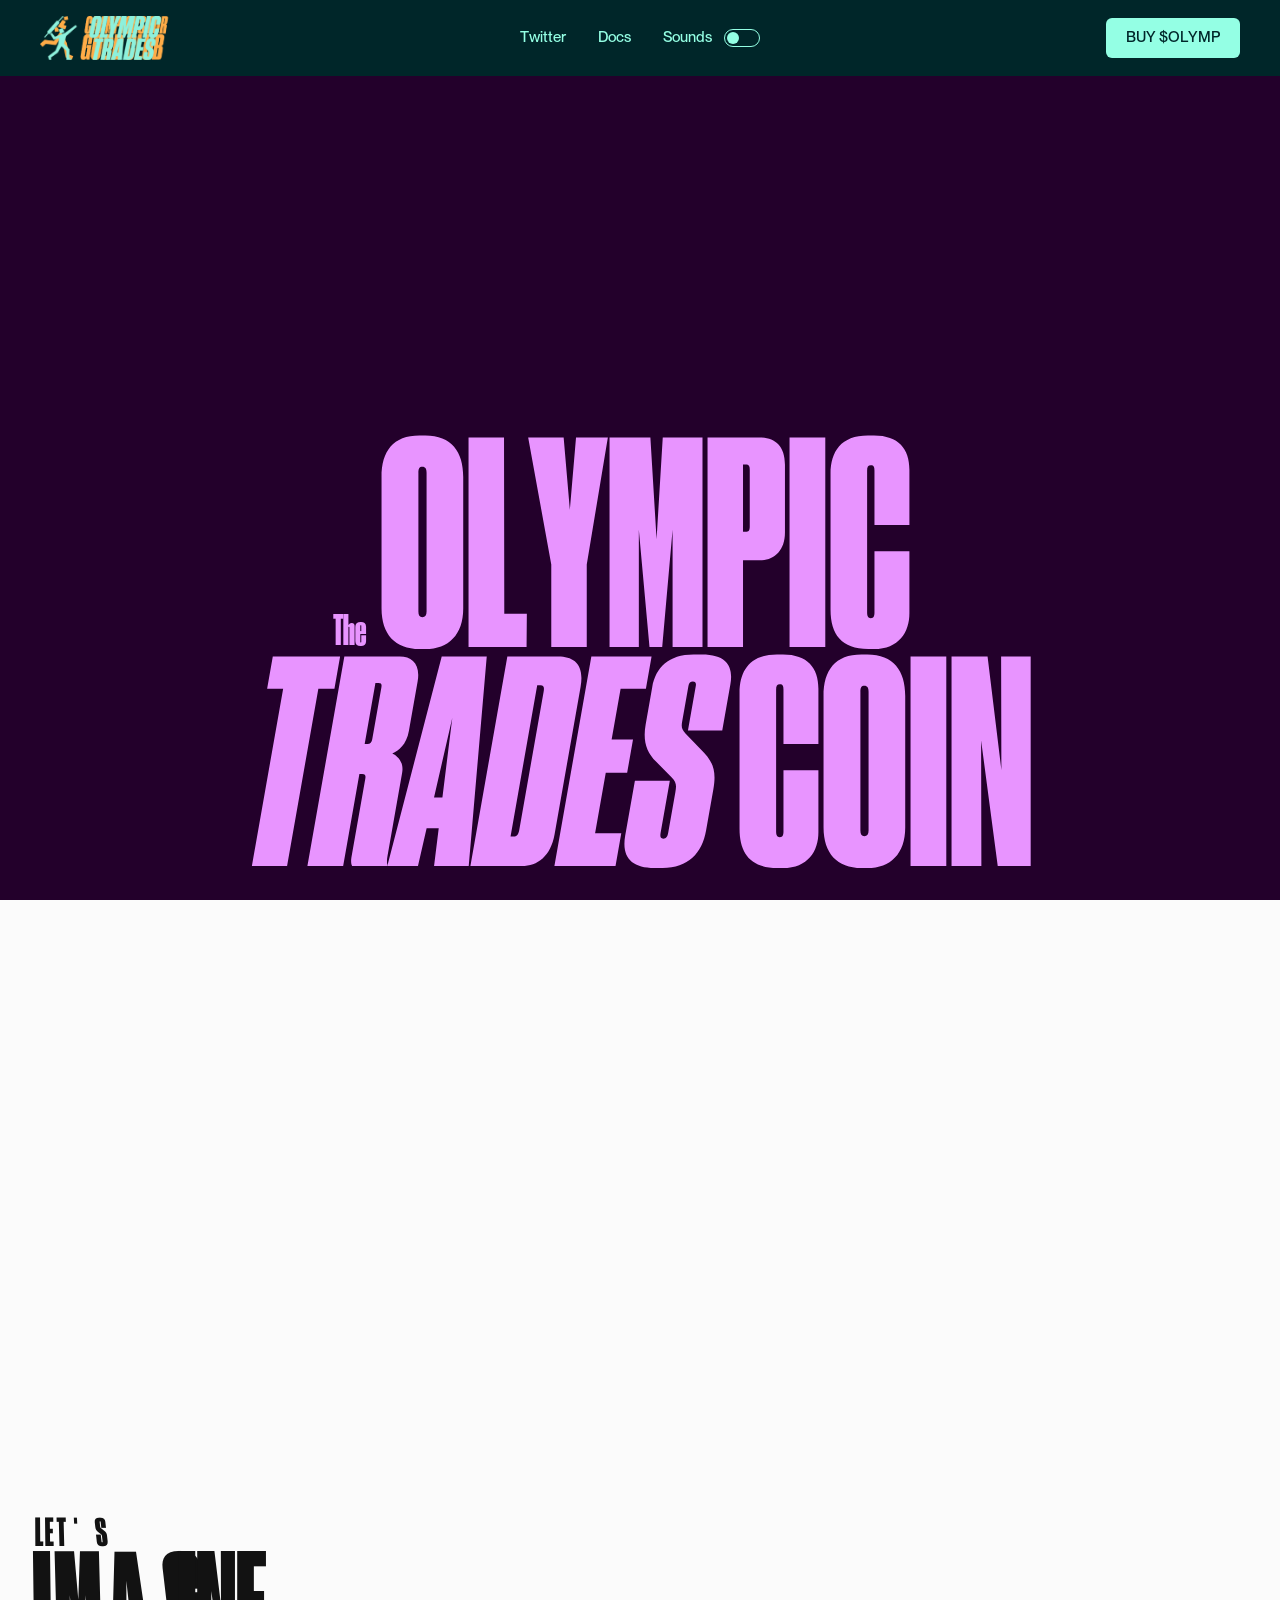
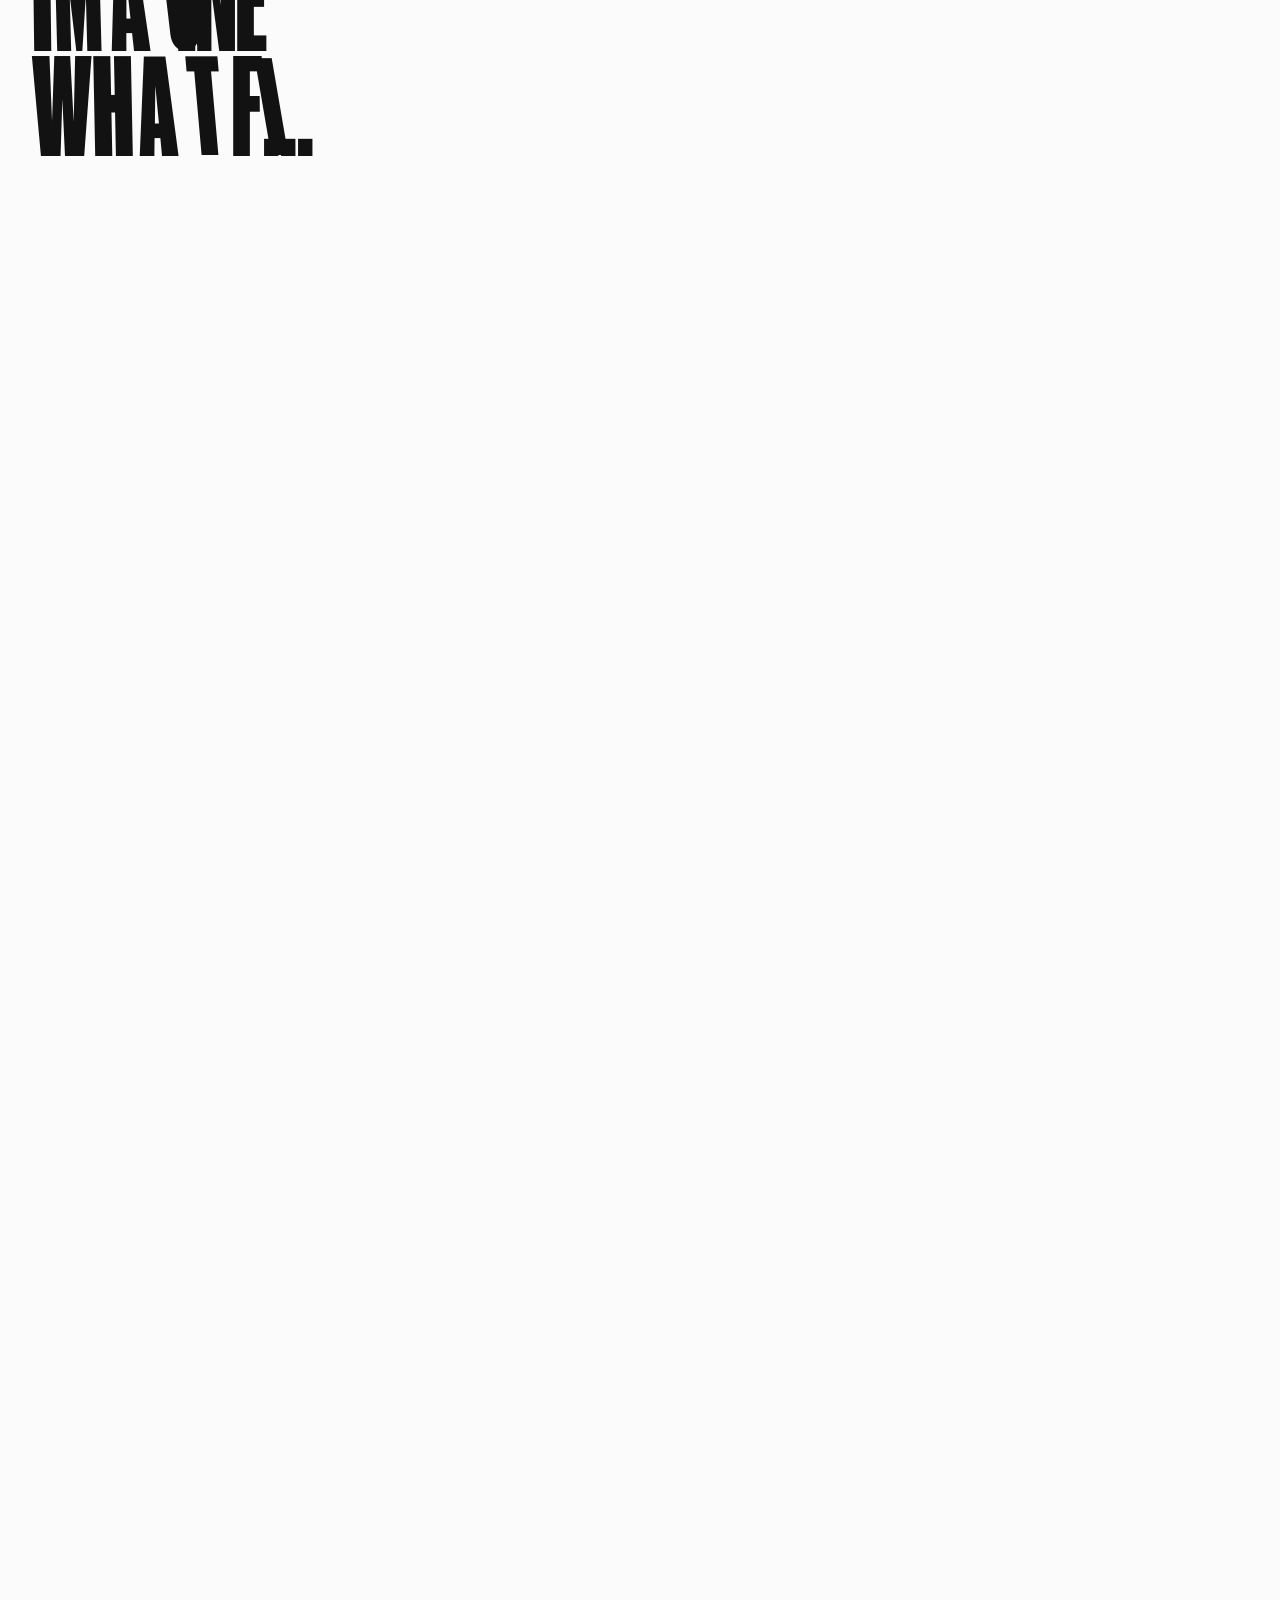
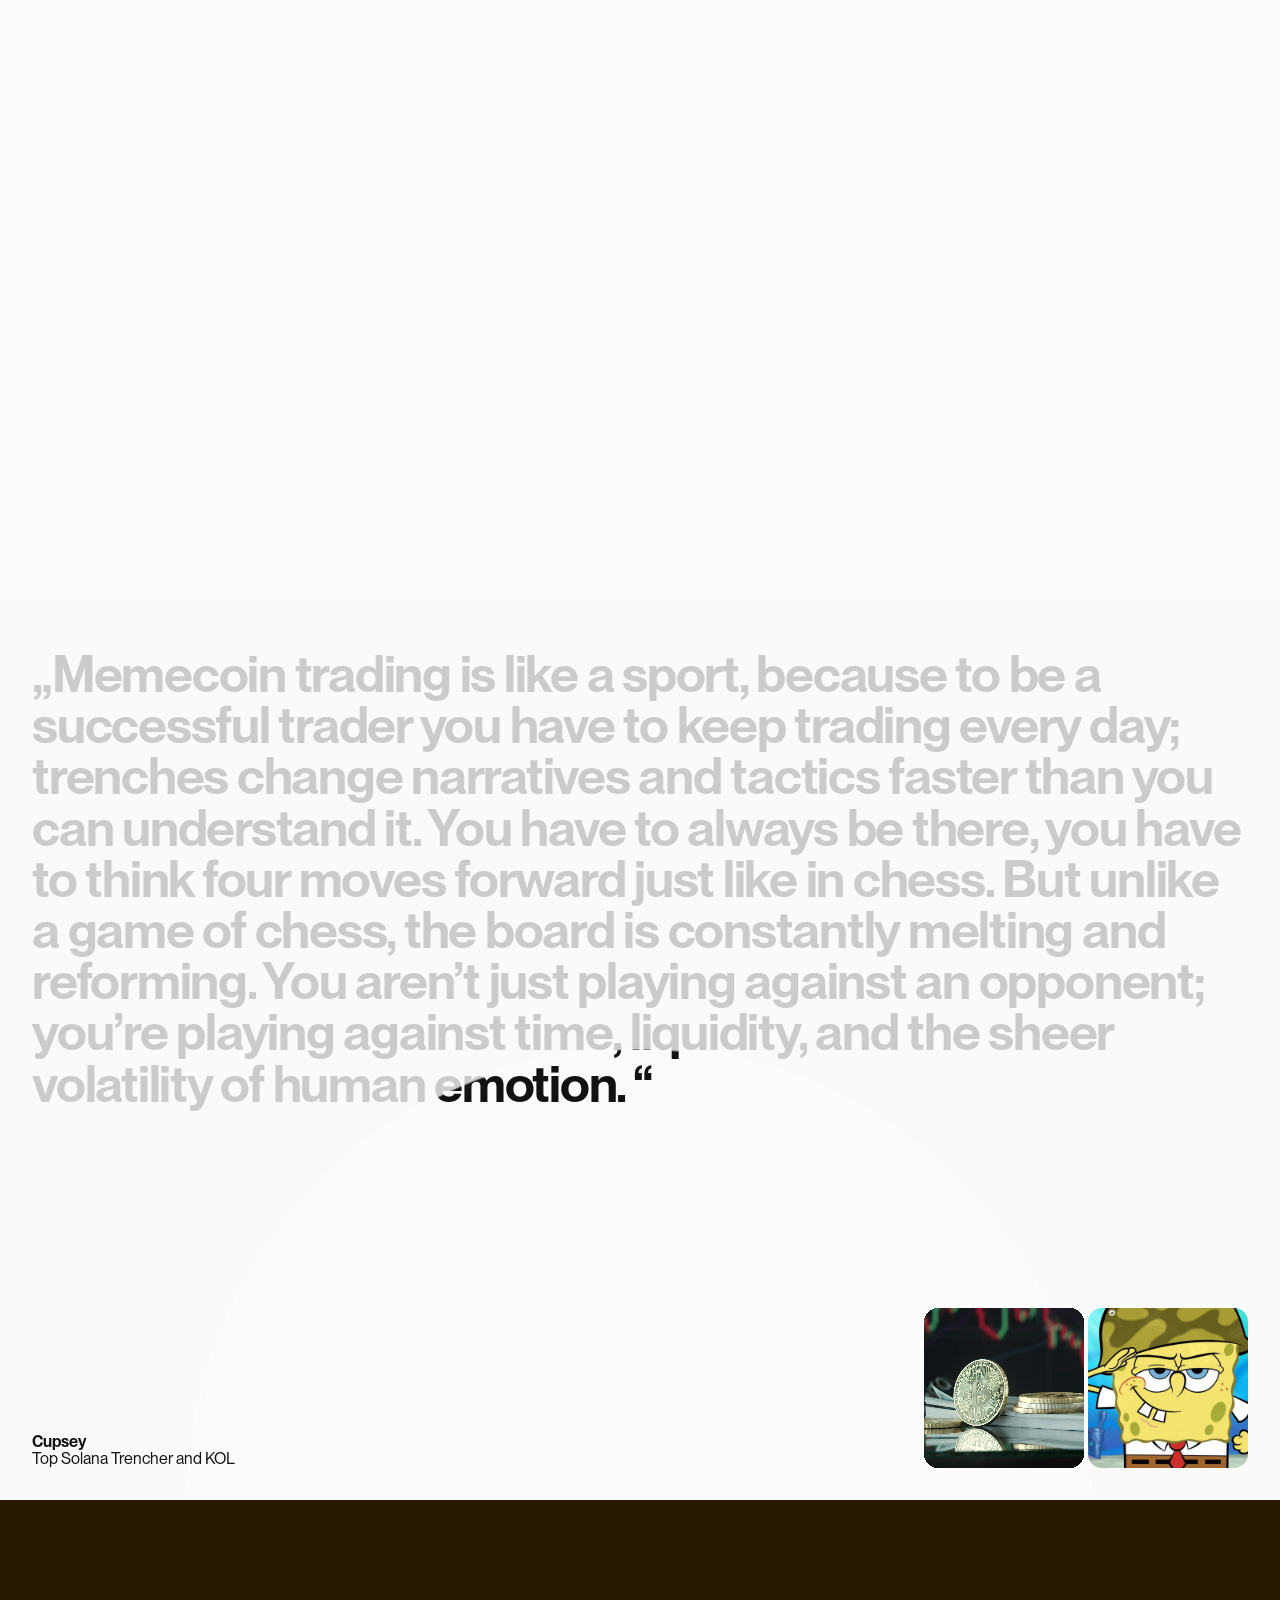
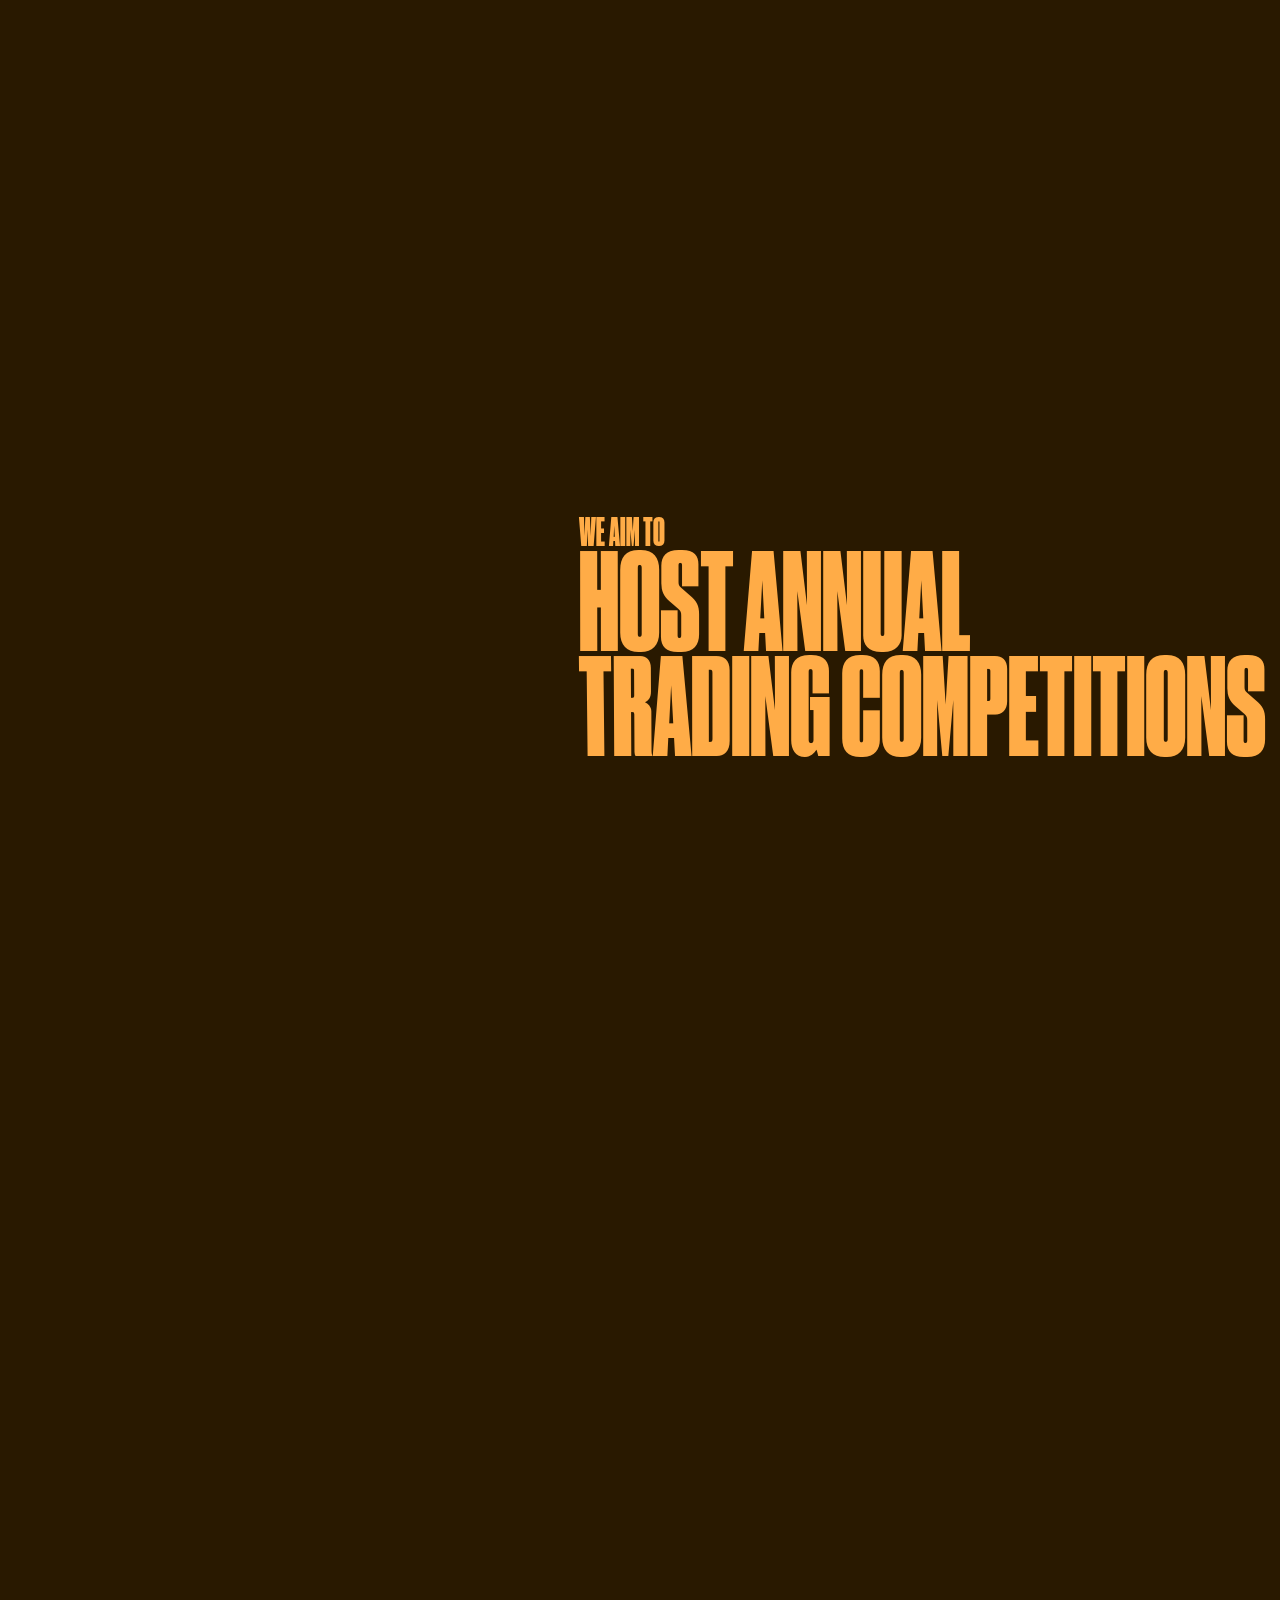
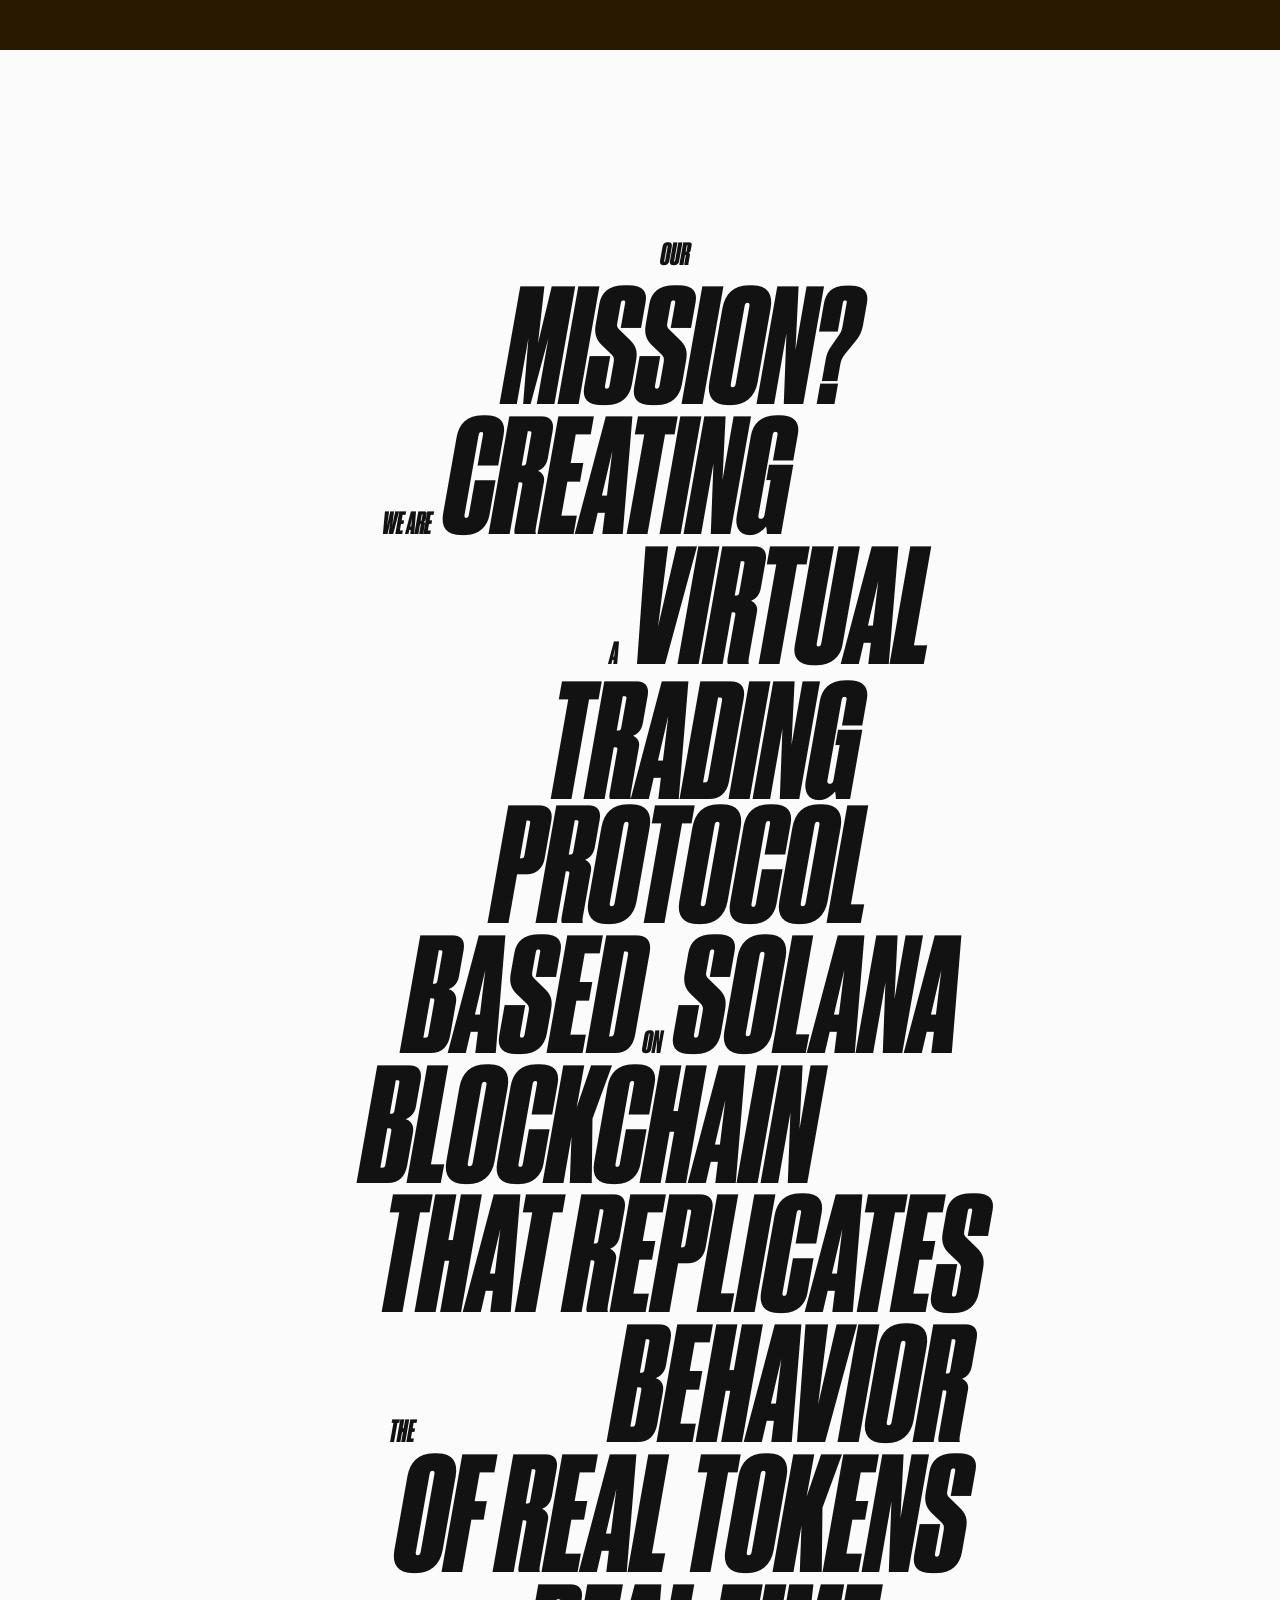
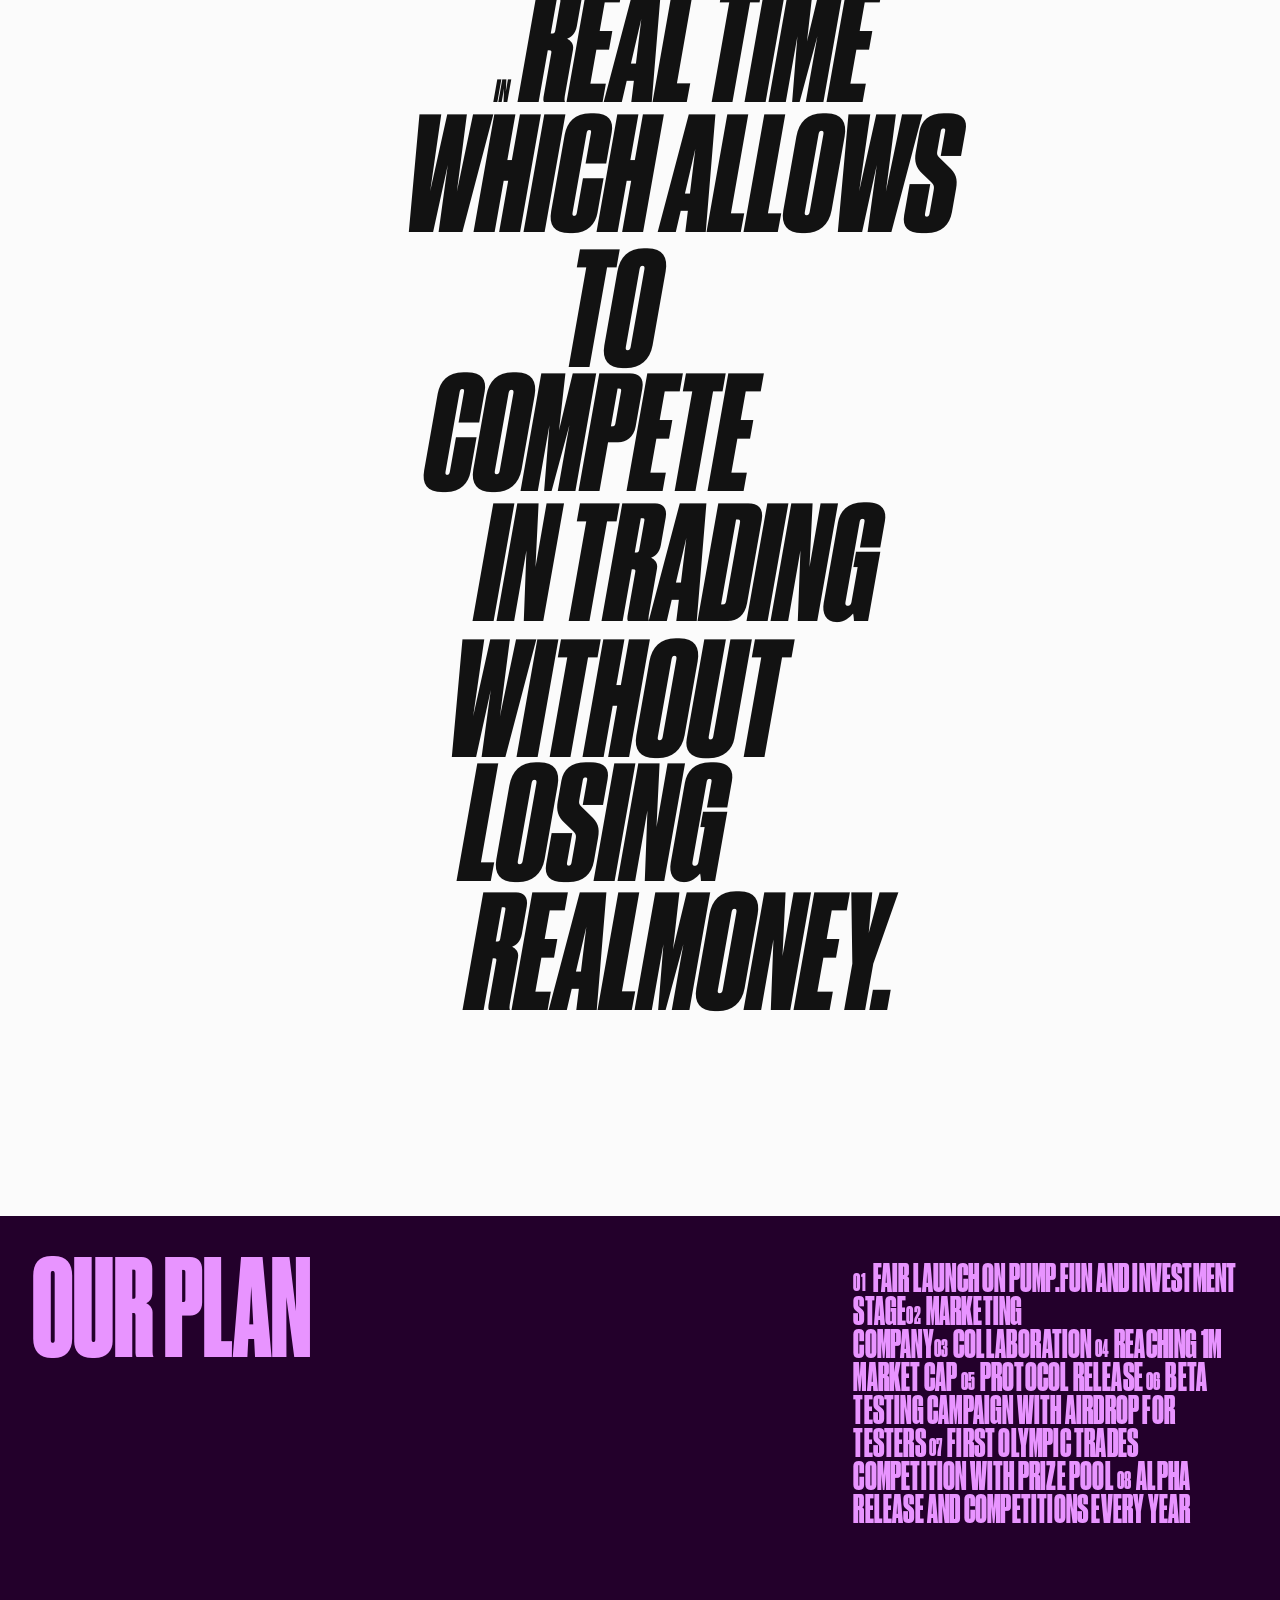
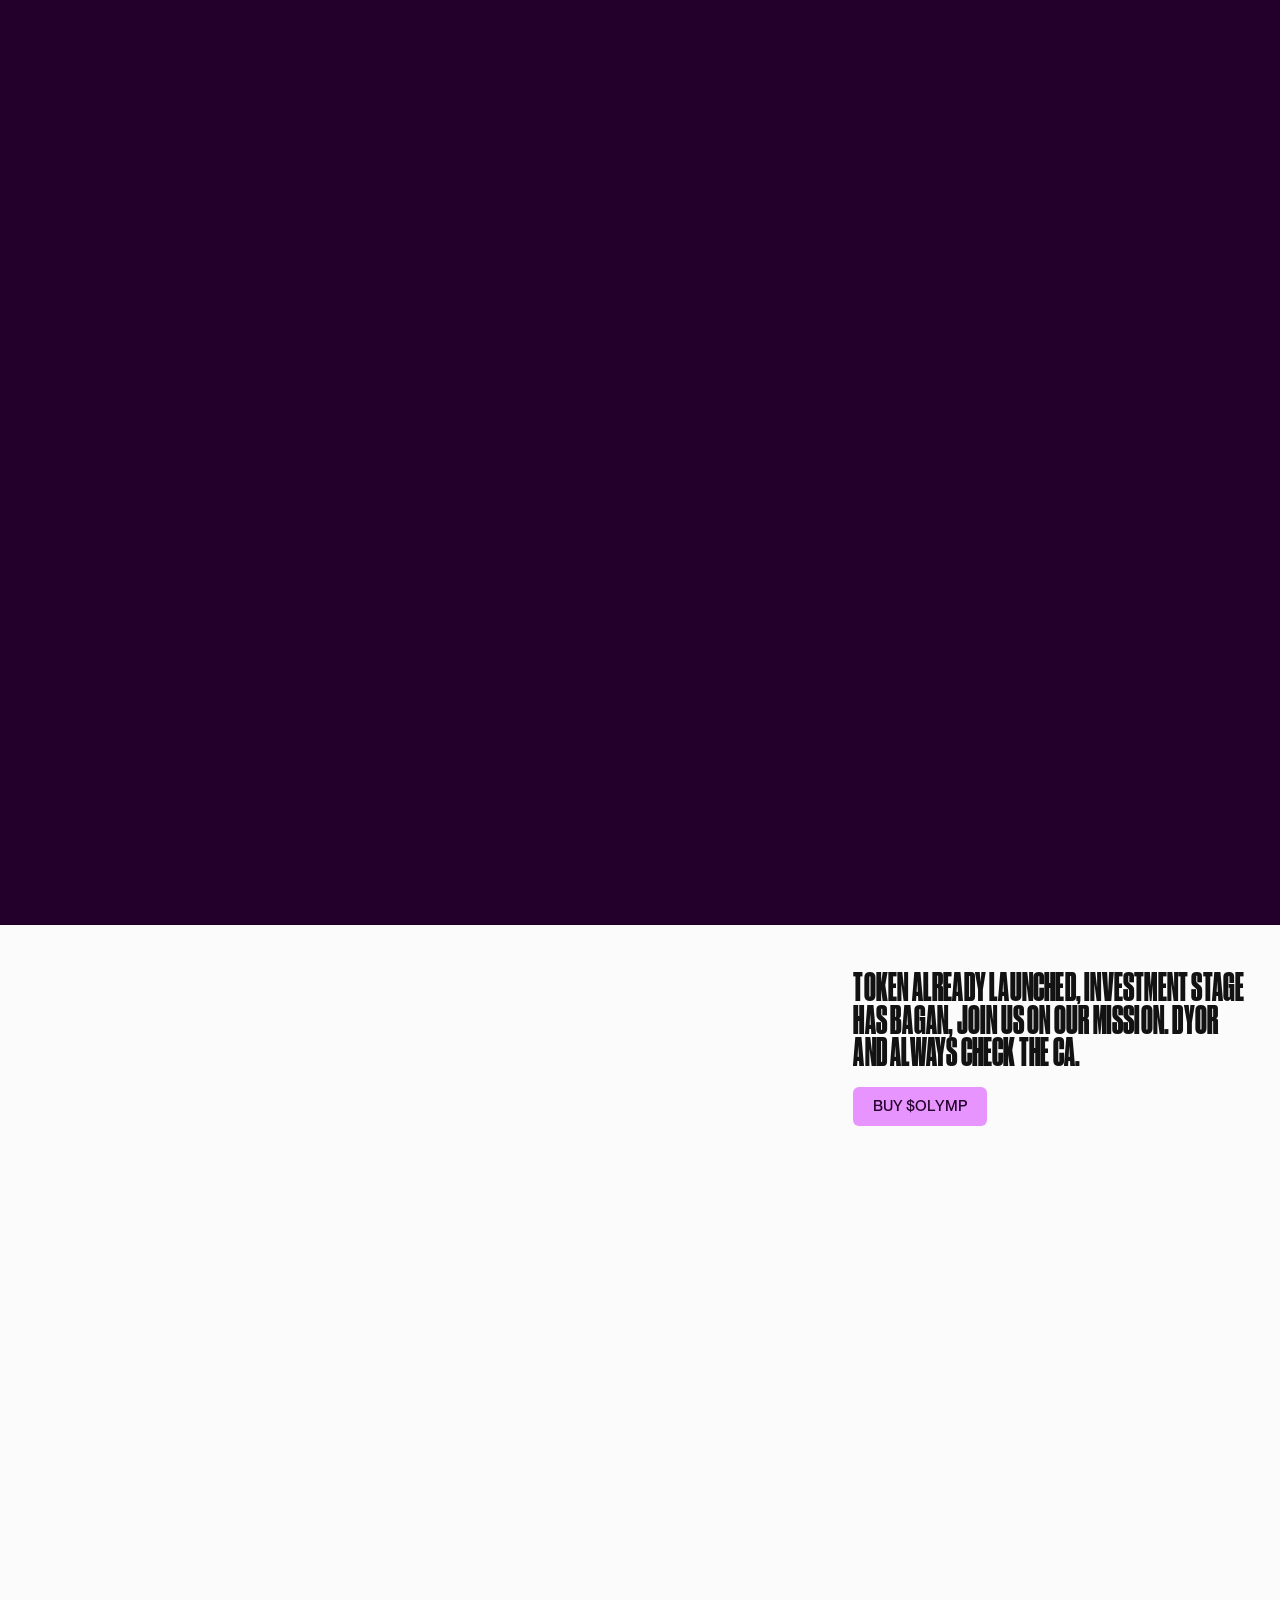
==== commit 40ff1265: "1" ====
--- a/index.html
+++ b/index.html
@@ -337,11 +337,11 @@
 </audio>
 <audio id="sound-sled" preload="auto">
   <source src="media/chrviRgDwcvn.mp3" type="audio/mpeg">
-</audio></div><div data-transition="" class="transition"><div class="transition-ball is-1"></div><div class="transition-ball is-2"></div><div class="transition-ball is-3"></div></div><div data-sticker-cursor="" class="sticker-cursor"><div class="sticker-cursor-inner"><div data-sticker-cursor-item="" class="sticker-cursor-item"><svg xmlns="http://www.w3.org/2000/svg" fill="none" viewBox="0 0 39 23" width="100%" data-sticker-cursor-svg="" class="sticker-cursor-svg"><path fill="#fff" fill-rule="evenodd" d="M5.94 0c.537 0 1.065.055 1.569.174h12.82v.027A6.769 6.769 0 0 1 22.012 0h.525c.537 0 1.065.055 1.568.174H39l-.046 2.118c-.014.623-.206 3.738-.394 6.926-.134 2.276-.267 4.61-.343 6.254h.437v7.354H24.027v-.002c-.47.116-.968.176-1.49.176h-.501a7.01 7.01 0 0 1-1.707-.198v.024H7.431v-.002c-.47.116-.969.176-1.49.176h-.502c-1.561 0-3.052-.433-4.114-1.598C.299 20.276 0 18.819 0 17.47V5.405c.016-1.243.313-2.643 1.293-3.75C2.32.495 3.79 0 5.415 0h.526Z" clip-rule="evenodd"></path><path fill="#121212" d="M33.59 2.247h3.28c-.026 1.145-.752 12.163-.802 14.875h-1.702c-.05-2.712-.776-13.73-.776-14.875Zm2.979 15.297v3.21h-2.703v-3.21h2.703ZM29.267 20.753h-3.154V2.247h3.154l-.026 6.666 1.052-6.666h3.153L31.92 10.63l1.602 10.123h-3.304l-.977-7.288.026 7.288ZM22.262 18.216c.275 0 .325-.224.325-.522v-5.398h3.104v5.472c0 1.667-.927 3.16-3.154 3.16h-.5c-2.378 0-3.355-1.294-3.355-3.458V5.43c.025-1.94.927-3.358 3.33-3.358h.525c2.202 0 3.154 1.194 3.154 3.01v4.9h-3.104v-4.8c0-.3-.05-.473-.325-.473-.25 0-.326.15-.326.472v12.512c0 .323.075.522.326.522ZM18.244 2.247v18.506h-3.18V2.247h3.18ZM9.516 2.247h3.154l.025 15.571h2.002l-.025 2.935H9.516V2.247ZM5.665 18.216c.275 0 .325-.224.325-.522v-5.398h3.104v5.472c0 1.667-.926 3.16-3.154 3.16h-.5c-2.378 0-3.354-1.294-3.354-3.458V5.43c.025-1.94.926-3.358 3.329-3.358h.525c2.203 0 3.154 1.194 3.154 3.01v4.9H5.99v-4.8c0-.3-.05-.473-.325-.473-.25 0-.325.15-.325.472v12.512c0 .323.075.522.325.522Z"></path></svg></div></div></div><div data-w-id="3f9927a9-14a0-caec-58a9-0fa8f5f38521" class="nav"><div data-intro-nav="" class="vw-desktop"><div class="nav-wrap"><div class="w-layout-grid global-grid"><div id="w-node-_3f9927a9-14a0-caec-58a9-0fa8f5f3852c-f5f38521" class="align-vertically"><a href="/" data-transition-link="dark-purple" aria-current="page" class="section-layer-div w-inline-block w--current"><div class="nav-logo-purple"><div class="align-vertically is-left-aligned"><img sizes="(max-width: 813px) 100vw, 813px" srcset="images/bNyKQS6nDwka.png 500w, images/nS8KoW7gnnzv.png 813w" alt="" src="images/nS8KoW7gnnzv.png" loading="lazy" class="nav-logo"></div></div><div class="nav-logo-black"><div class="align-vertically is-left-aligned"><img sizes="(max-width: 1179px) 100vw, 1179px" srcset="images/Nd47l2fLhjOt.png 500w, images/Njx1i17ttfLg.png 800w, images/q7WNdvFkLFLB.png 1179w" alt="champions for good logo" src="images/q7WNdvFkLFLB.png" loading="lazy" class="nav-logo"></div></div><div class="nav-logo-yellow"><div class="align-vertically is-left-aligned"><img sizes="(max-width: 1179px) 100vw, 1179px" srcset="images/NeovSQIjisY1.png 500w, images/19dzYHknzD2n.png 800w, images/xJctTaRSUFt7.png 1179w" alt="champions for good logo" src="images/xJctTaRSUFt7.png" loading="lazy" class="nav-logo"></div></div><div class="nav-logo-green"><div class="align-vertically is-left-aligned"><img sizes="(max-width: 1179px) 100vw, 1179px" srcset="images/FF2xh7HE1SNl.png 500w, images/WQNn7oDnWrIS.png 1179w" alt="champions for good logo" src="images/WQNn7oDnWrIS.png" loading="lazy" class="nav-logo"></div></div></a><link rel="prefetch" href="/"></div><div id="w-node-_3f9927a9-14a0-caec-58a9-0fa8f5f38525-f5f38521" class="align-horizontally g-2"><a data-transition-link="dark-purple" data-link="" href="/member" class="nav-item-d w-inline-block"><span class="nav-item-d-wrap"><span data-link-text="" class="nav-item-d-text is-first">Members</span><span data-link-text="" aria-hidden="true" class="nav-item-d-text is-second">Members</span></span></a><link rel="prefetch" href="/member"><a data-transition-link="brown" data-link="" href="/events" class="nav-item-d w-inline-block"><span class="nav-item-d-wrap"><span data-link-text="" class="nav-item-d-text is-first">Events</span><span data-link-text="" aria-hidden="true" class="nav-item-d-text is-second">Events</span></span></a><link rel="prefetch" href="/events"><a data-transition-link="dark-green" data-link="" href="/faq" class="nav-item-d w-inline-block"><span class="nav-item-d-wrap"><span data-link-text="" class="nav-item-d-text is-first">FAQ</span><span data-link-text="" aria-hidden="true" class="nav-item-d-text is-second">FAQ</span></span></a><link rel="prefetch" href="/faq"><button data-w-id="ca82f555-3878-cc37-e9eb-f042c8287c16" aria-pressed="false" aria-label="Sound anschalten und ausschalten" data-sound-toggle="" type="button" class="sound-toggle"><span class="sound-toggle-text-wrap"><span class="sound-toggle-text is-first">Sounds</span><span class="sound-toggle-text is-second">Sounds</span></span><span class="sound-toggle-bar"><div class="sound-toggle-bar-bg"></div><span class="sound-toggle-bar-inner"><span class="sound-toggle-bar-dot"></span></span></span></button></div><div id="w-node-_3f9927a9-14a0-caec-58a9-0fa8f5f3853a-f5f38521" class="align-vertically is-right-aligned"><a data-button="" href="https://calendly.com/jason-brix-champions4good/30min?background_color=062629&text_color=ffffff&primary_color=94ffe5" target="_blank" class="default-btn has-ball is-nav w-inline-block"><span class="default-btn-wrap"><span class="default-btn-txt is-first">Join</span><span class="default-btn-txt is-second" aria-hidden="true">Join</span></span><span class="default-btn-bg is-nav"></span></a></div></div></div></div><div data-intro-nav="" class="vw-mobile"><div data-animation="default" data-collapse="medium" data-duration="400" data-easing="ease" data-easing2="ease" role="banner" class="webflow-native-nav-mobile w-nav"><div class="nav-outer"><div class="nav-inner"><div class="align-vertically"><a href="/" data-transition-link="dark-purple" aria-current="page" class="section-layer-div h-auto w-inline-block w--current"><div class="nav-logo-purple"><div class="align-vertically is-left-aligned"><img sizes="(max-width: 813px) 100vw, 813px" srcset="images/bNyKQS6nDwka.png 500w, images/nS8KoW7gnnzv.png 813w" alt="" src="images/nS8KoW7gnnzv.png" loading="lazy" class="nav-logo"></div></div><div class="nav-logo-black"><div class="align-vertically is-left-aligned"><img sizes="(max-width: 1179px) 100vw, 1179px" srcset="images/Nd47l2fLhjOt.png 500w, images/Njx1i17ttfLg.png 800w, images/q7WNdvFkLFLB.png 1179w" alt="champions for good logo" src="images/q7WNdvFkLFLB.png" loading="lazy" class="nav-logo"></div></div><div class="nav-logo-yellow"><div class="align-vertically is-left-aligned"><img sizes="(max-width: 1179px) 100vw, 1179px" srcset="images/NeovSQIjisY1.png 500w, images/19dzYHknzD2n.png 800w, images/xJctTaRSUFt7.png 1179w" alt="champions for good logo" src="images/xJctTaRSUFt7.png" loading="lazy" class="nav-logo"></div></div><div class="nav-logo-green"><div class="align-vertically is-left-aligned"><img sizes="(max-width: 1179px) 100vw, 1179px" srcset="images/FF2xh7HE1SNl.png 500w, images/WQNn7oDnWrIS.png 1179w" alt="champions for good logo" src="images/WQNn7oDnWrIS.png" loading="lazy" class="nav-logo"></div></div></a><link rel="prefetch" href="/"></div><div id="w-node-_3f9927a9-14a0-caec-58a9-0fa8f5f38547-f5f38521" class="nav-btn-div"><div class="menu-button w-nav-button"><div class="section-layer-div"><div data-w-id="3f9927a9-14a0-caec-58a9-0fa8f5f3854a" class="section-layer-1 is-relative"><div class="button-txt open">Menu</div></div><div data-w-id="3f9927a9-14a0-caec-58a9-0fa8f5f3854d" class="section-layer-2 is-absolute"><div data-w-id="3f9927a9-14a0-caec-58a9-0fa8f5f3854e" class="button-txt close">Close</div></div></div></div></div><nav role="navigation" class="nav-menu-div w-nav-menu"><ul role="list" class="nav-menu-right w-list-unstyled"><li data-w-id="3f9927a9-14a0-caec-58a9-0fa8f5f38552" class="nav-item"><a href="/member" data-transition-link="dark-purple" class="nav-link">Members</a></li><li data-w-id="3f9927a9-14a0-caec-58a9-0fa8f5f38555" class="nav-item"><a href="/events" data-transition-link="brown" class="nav-link">Events</a></li><li data-w-id="3f9927a9-14a0-caec-58a9-0fa8f5f38558" class="nav-item"><a href="/faq" data-transition-link="dark-green" class="nav-link">faq</a></li><li data-w-id="3f9927a9-14a0-caec-58a9-0fa8f5f3855b" class="nav-item"><a href="https://calendly.com/jason-brix-champions4good/30min?background_color=062629&text_color=ffffff&primary_color=94ffe5" target="_blank" class="nav-link">Join</a></li></ul></nav></div></div></div></div></div><div class="main-content"><div class="breakpoint-section"><div id="hero" data-image-trail="" class="trailing-section"><div data-image-trail-root="" class="image-trail-overlay"></div><div class="image_wrap"><img class="content_img" src="images/zJEi1znI1e9W.webp" alt="Ein Mann in weißem Tanktop und blauer Hose läuft schnell vor einem blauen Hintergrund." data-image-trail-item="" sizes="(max-width: 800px) 100vw, 800px" loading="lazy" srcset="images/qbYkINOVgAnM.webp 500w, images/zJEi1znI1e9W.webp 800w"><img class="content_img" src="images/690324b72fb3b98a770828b9_Frame%2027408.jpg" alt="Football player in red jersey and white belt standing outdoors under clear blue sky with bright sunlight." data-image-trail-item="" sizes="(max-width: 998px) 100vw, 998px" loading="lazy" srcset="images/690324b72fb3b98a770828b9_Frame%2027408-p-500.jpg 500w, images/690324b72fb3b98a770828b9_Frame%2027408-p-800.jpg 800w, images/690324b72fb3b98a770828b9_Frame%2027408.jpg 998w"><img class="content_img" src="images/O6Obzco7YNXe.webp" alt="Low-angle view of a female fencer in white fencing gear holding a foil against a clear blue sky." data-image-trail-item="" sizes="(max-width: 800px) 100vw, 800px" loading="lazy" srcset="images/gb60usXbeyag.webp 500w, images/O6Obzco7YNXe.webp 800w"><img class="content_img" src="images/SdhdZ5ANZWaH.webp" alt="Man in a light sweater holding a drink, standing among a crowd at an outdoor event." data-image-trail-item="" sizes="(max-width: 800px) 100vw, 800px" loading="lazy" srcset="images/CcQLlZF3TMny.webp 500w, images/SdhdZ5ANZWaH.webp 800w"><img class="content_img" src="images/Akk0UQToBtFF.webp" alt="Close-up of a hockey player wearing a white helmet and red jersey in low lighting." data-image-trail-item="" sizes="(max-width: 800px) 100vw, 800px" loading="lazy" srcset="images/Dir6qmVDePak.webp 500w, images/Akk0UQToBtFF.webp 800w"><img class="content_img" src="images/9vG61fJXrf3R.webp" alt="Woman dressed in white equestrian attire standing next to a white horse in a dimly lit indoor setting." data-image-trail-item="" sizes="(max-width: 800px) 100vw, 800px" loading="lazy" srcset="images/aMdmVDxYdpzD.webp 500w, images/9vG61fJXrf3R.webp 800w"><img class="content_img" src="images/zTrGh85mj4Wk.webp" alt="Lacrosse player wearing white jersey and helmet holding a stick against a clear blue sky." data-image-trail-item="" sizes="(max-width: 800px) 100vw, 800px" loading="lazy" srcset="images/RGPH9LabrWFQ.webp 500w, images/zTrGh85mj4Wk.webp 800w"><img class="content_img" src="images/RUErrZgFoepU.webp" alt="Young woman smiling and engaging in conversation with a young man in a softly lit indoor setting surrounded by other people." data-image-trail-item="" sizes="(max-width: 800px) 100vw, 800px" loading="lazy" srcset="images/SQjle8KlBA3f.webp 500w, images/RUErrZgFoepU.webp 800w"><img class="content_img" src="images/IYJdGZtj3RTc.webp" alt="Young female softball player holding a bat and glove, standing on a dusty field at dusk." data-image-trail-item="" sizes="(max-width: 800px) 100vw, 800px" loading="lazy" srcset="images/TzKdOL6hRxbr.webp 500w, images/IYJdGZtj3RTc.webp 800w"><img class="content_img" src="images/EoEkZTar1VDO.webp" alt="Ice hockey player wearing white and blue gear skating on an outdoor rink at sunset." data-image-trail-item="" sizes="(max-width: 800px) 100vw, 800px" loading="lazy" srcset="images/jq0BMUv14ubE.webp 500w, images/EoEkZTar1VDO.webp 800w"></div><div data-sound-hero-id="sound-fencing" data-sound-hero="" class="main-wrapper"><section class="image_trail_section_hero"><div class="content_bg"></div><div class="global-wrapper h-100 bp-2 c1"><div class="align-vertically h-100 is-bottom-aligned"><div data-intro-title-visual="" class="hero-sticker" data-w-id="8a003b01-2136-02fb-4fb3-a3377faf731e" data-animation-type="lottie" data-src="https://cdn.prod.website-files.com/68d958ba50e5b8ce718345d4/69ad2f7fa0d8a42f48e7cb33_fencing.json" data-loop="1" data-direction="1" data-autoplay="1" data-is-ix2-target="0" data-renderer="svg" data-default-duration="0" data-duration="6.458333333333333"></div><div class="global-subline-div _6"><h1 data-intro-title="" class="custom-headline-01"><span data-intro-title-span="" class="custom-headline-01-span">The </span>OLYMPIC <span data-intro-title-span="" class="custom-headline-01-span"> </span><br>TRADES COIN</h1></div></div></div></section></div></div><div class="vw-mobile"><div class="default-section is-purple overflow-none"><div class="global-wrapper is-first-section"><div class="global-headline-div"><h1 data-intro-title="" class="custom-headline-01"><span data-intro-title-span="" class="custom-headline-01-span">The </span>OLYMPIC <span data-intro-title-span="" class="custom-headline-01-span"> </span><br>TRADES COIN</h1><div class="global-subline-div _1"><div class="max-width _35"><p data-intro-paragraph="" class="global-headline-s is-pink">If Memecoin trading became a real olympic sport... </p></div></div></div><div class="global-subline-div _6"><div data-stacked-cards="" class="stack-cards"><div class="stack-cards__stack"><div class="stack-cards__before"></div><div class="stack-cards__collection"><div data-stacked-cards-list="" class="stack-cards__list"><div data-stacked-cards-item="" class="stack-cards__item"><div data-stacked-cards-card="" class="stack-cards__card"><img class="stack-cards__card-image is--first" src="images/zJEi1znI1e9W.webp" width="800" height="800" alt="Ein Ruderer in einem Einerskiff gleitet auf ruhigem Wasser." sizes="(max-width: 991px) 100vw, 1230px" data-intro-image="" loading="eager" srcset="images/qbYkINOVgAnM.webp 500w, images/zJEi1znI1e9W.webp 800w"></div></div><div data-stacked-cards-item="" class="stack-cards__item"><div data-stacked-cards-card="" class="stack-cards__card"><img class="stack-cards__card-image is--second" src="images/O6Obzco7YNXe.webp" width="800" height="800" alt="Leichtathlet in Startposition auf Bahn vor einem Rennen auf Tartanbahn." sizes="(max-width: 991px) 100vw, 1139px" data-intro-image="" loading="eager" srcset="images/gb60usXbeyag.webp 500w, images/O6Obzco7YNXe.webp 800w"></div></div><div data-stacked-cards-item="" class="stack-cards__item"><div data-stacked-cards-card="" class="stack-cards__card"><img class="stack-cards__card-image is--third" src="images/EoEkZTar1VDO.webp" width="800" height="800" alt="Zwei Fechter in weißer Schutzkleidung und Masken im Angriff während eines Wettkampfs." sizes="(max-width: 991px) 100vw, 1139px" data-intro-image="" loading="eager" srcset="images/jq0BMUv14ubE.webp 500w, images/EoEkZTar1VDO.webp 800w"></div></div><div data-stacked-cards-item="" class="stack-cards__item"><div data-stacked-cards-card="" class="stack-cards__card"><img class="stack-cards__card-image is--fourth" src="images/zTrGh85mj4Wk.webp" width="800" height="800" alt="Rennradfahrer in rotem Trikot und schwarzer Hose mit Nummer 298 fährt auf einem blauen Fahrrad vor grünem Hintergrund." sizes="(max-width: 991px) 100vw, 1210px" data-intro-image="" loading="eager" srcset="images/RGPH9LabrWFQ.webp 500w, images/zTrGh85mj4Wk.webp 800w"></div></div></div></div></div></div></div></div></div></div></div><div data-volleyball-sound="" class="breakpoint-section"><div class="vw-desktop"><div data-w-id="9c0b258f-fa03-b4a0-61dc-1c18e637c983" class="nav-purple-to-black"></div><div data-volleyball="" data-w-id="870a0f2a-6706-0764-5a9f-d1280334b4d2" class="animation-section-wrap _400"><div class="animation-section-div"><div class="section-layer-div"><div class="section-layer-1 is-relative"><div data-preserve-aspect-ratio="xMidYMid slice" data-w-id="04dbf65f-aa8b-6637-0c53-02ca710eec45" data-is-ix2-target="1" class="lottie" data-animation-type="lottie" data-src="https://cdn.prod.website-files.com/68d958ba50e5b8ce718345d4/699cbf57a3baf554905772e8_volleyball_desktop.json" data-loop="0" data-direction="1" data-autoplay="0" data-renderer="svg" data-default-duration="0" data-duration="8.074741408074741"></div></div><div data-w-id="e0c74d1e-050e-08e6-562c-fef2735b39f0" class="section-layer-2 is-absolute"><div class="global-wrapper h-100 bp-2"><div data-volleyball-content="" class="align-vertically h-100 is-bottom-aligned is-left-aligned"><div data-sticker-white="" data-sticker="" class="sticker-wrap"><div class="align-to-headline"><div data-volleyball-subline="" class="global-headline-s">Let's</div></div><div class="global-subline-div _05 is-left-aligned"><div class="max-width _45 is-left-aligned"><h2 data-volleyball-title="" class="global-headline-xl is-left-aligned">Imagine<br>What  If...</h2></div></div><img src="images/c0F3Z9Rq1JMI.svg" loading="lazy" width="298" height="160" alt="" data-sticker-item="" class="sticker is-purple-1"><img src="images/IwMO3xkAa3Ta.svg" loading="lazy" width="298" height="279" alt="" data-sticker-item="" class="sticker is-purple-2"><img src="images/ZclMYcmowF8l.svg" loading="lazy" width="338" height="338" alt="" data-sticker-item="" class="sticker is-purple-3"><img src="images/xOKb7lfRBgKb.svg" loading="lazy" width="300" height="300" alt="" data-sticker-item="" class="sticker is-green-1"><img src="images/ArkY2KK4RA0G.svg" loading="lazy" width="338" height="338" alt="" data-sticker-item="" class="sticker is-green-2"><img src="images/fkckb4fmCMMv.svg" loading="lazy" width="277" height="160" alt="" data-sticker-item="" class="sticker is-yellow-1"><img src="images/tjrBRqPeNPNj.svg" loading="lazy" width="338" height="338" alt="" data-sticker-item="" class="sticker is-yellow-2"></div></div></div></div><div data-pointer-events-none="" data-w-id="256c34ce-5e99-35a7-ca04-8417b5e11231" class="section-layer-3"><div class="align-vertically h-100 is-bottom-aligned is-left-aligned"><div data-preserve-aspect-ratio="xMidYMid slice" id="w-node-_0aba2c80-6320-490b-7bea-24917965bd46-35577da4" data-w-id="0aba2c80-6320-490b-7bea-24917965bd46" data-is-ix2-target="1" class="lottie" data-animation-type="lottie" data-src="https://cdn.prod.website-files.com/68d958ba50e5b8ce718345d4/69b860a75dc06d6daafcd1ba_horse.json" data-loop="0" data-direction="1" data-autoplay="0" data-renderer="svg" data-default-duration="0" data-duration="2.0353687020353686"></div><div class="padding _2 tm-0"><div class="global-subline-div _3"><div class="global-grid is-bottom-aligned"><div id="w-node-_95202b42-6204-19a1-93a7-d1337c480a7a-35577da4" class="align-vertically is-left-aligned"><h2 class="global-headline-xl is-left-aligned is-green">Trading</h2></div><div id="w-node-a6e47cfd-28df-e9e4-6072-c6e54c94b4e3-35577da4" class="global-headline-s is-left-aligned is-green">Became a real olympic sport... just like chess...</div></div></div></div></div></div></div></div></div></div><div data-volleyball-sound-mobile="" class="vw-mobile"><div class="m-nav-purple-to-black"></div><div class="default-section h-100 overflow-none"><div class="section-layer-div"><div class="section-layer-1 is-relative"><div class="align-vertically h-100 is-bottom-aligned"><div class="lottie is-horse" data-w-id="e7cd1ef3-ce26-4df7-4f5a-a77d13a4eaf7" data-animation-type="lottie" data-src="https://cdn.prod.website-files.com/68d958ba50e5b8ce718345d4/69b1e768a04dcf41aacfa94b_horse_mobile.json" data-loop="1" data-direction="1" data-autoplay="1" data-is-ix2-target="0" data-renderer="svg" data-default-duration="0" data-duration="2.0353687020353686"></div></div></div><div class="section-layer-2 is-absolute"><div class="global-wrapper vp-3 h-100"><div class="align-vertically h-100 is-top-aligned"><div data-sticker-active="" data-sticker="" class="sticker-wrap"><div class="global-headline-s is-left-aligned">Just</div><div class="global-subline-div _05 is-left-aligned m-01"><div class="max-width _45 is-left-aligned"><h2 class="global-headline-xl is-left-aligned">Imagine<br>If Trading</h2></div></div><img src="images/xOKb7lfRBgKb.svg" loading="lazy" width="300" height="300" alt="" data-sticker-item="" class="sticker is-green-1"><img src="images/ArkY2KK4RA0G.svg" loading="lazy" width="338" height="338" alt="" data-sticker-item="" class="sticker is-green-2"></div><div class="global-subline-div _1 is-left-aligned"><p class="global-headline-s is-left-aligned">Became a real olympic sport... just like chess...</p></div></div></div></div></div></div></div></div><div class="default-section h-100"><div class="section-layer-div"><div class="section-layer-1 is-relative"><div class="parallax-img-div"><div data-poster-url="https://cdn.prod.website-files.com/68d958ba50e5b8ce718345d4%2F6915e3a665b14987f9cff4ec_c4g_2_poster.0000000.jpg" data-video-urls="https://cdn.prod.website-files.com/68d958ba50e5b8ce718345d4%2F6915e3a665b14987f9cff4ec_c4g_2_mp4.mp4,https://cdn.prod.website-files.com/68d958ba50e5b8ce718345d4%2F6915e3a665b14987f9cff4ec_c4g_2_webm.webm" data-autoplay="true" data-loop="true" data-wf-ignore="true" class="parallax-img w-background-video w-background-video-atom"><video id="49bc06cd-22b7-0740-8806-669e3af723e0-video" autoplay="" loop="" style="background-image:url(" https:="" cdn.prod.website-files.com="" 68d958ba50e5b8ce718345d4%2f6915e3a665b14987f9cff4ec_c4g_2_poster.0000000.jpg")"="" muted="" playsinline="" data-wf-ignore="true" data-object-fit="cover"><source src="media/68d958ba50e5b8ce718345d4%252F6915e3a665b14987f9cff4ec_c4g_2_mp4.mp4" data-wf-ignore="true"><source src="media/68d958ba50e5b8ce718345d4%252F6915e3a665b14987f9cff4ec_c4g_2_webm.webm" data-wf-ignore="true"></video></div></div></div><div class="section-layer-2 is-absolute"></div><div class="section-layer-3"><div class="global-wrapper h-100"><div class="align-vertically h-100"><div class="variable-width-10"><img src="images/69135360127a659b8bcd6f0d_fc61bf540fe7c674668d76f770ae0416_Frame%2027415.svg" loading="lazy" alt="White text reading COMMUNITY VOICES inside a rounded rectangular border on black background." class="default-img"></div></div></div></div></div></div><div data-bob="" data-w-id="798c7c83-383c-77e5-8a8d-3b450aa980a7" class="default-section h-100 overflow-none mh-auto"><div class="section-layer-div"><div class="section-layer-1 is-relative"><div class="global-wrapper h-100 tp-3"><div class="align-vertically is-left-aligned h-100 ia-top-aligned"><div class="global-headline-m is-left-aligned is-neue-montreal">„Memecoin trading is like a sport, because to be a successful trader you have to keep trading every day; trenches change narratives and tactics faster than you can understand it. You have to always be there, you have to think four moves forward just like in chess.
+</audio></div><div data-transition="" class="transition"><div class="transition-ball is-1"></div><div class="transition-ball is-2"></div><div class="transition-ball is-3"></div></div><div data-sticker-cursor="" class="sticker-cursor"><div class="sticker-cursor-inner"><div data-sticker-cursor-item="" class="sticker-cursor-item"><svg xmlns="http://www.w3.org/2000/svg" fill="none" viewBox="0 0 39 23" width="100%" data-sticker-cursor-svg="" class="sticker-cursor-svg"><path fill="#fff" fill-rule="evenodd" d="M5.94 0c.537 0 1.065.055 1.569.174h12.82v.027A6.769 6.769 0 0 1 22.012 0h.525c.537 0 1.065.055 1.568.174H39l-.046 2.118c-.014.623-.206 3.738-.394 6.926-.134 2.276-.267 4.61-.343 6.254h.437v7.354H24.027v-.002c-.47.116-.968.176-1.49.176h-.501a7.01 7.01 0 0 1-1.707-.198v.024H7.431v-.002c-.47.116-.969.176-1.49.176h-.502c-1.561 0-3.052-.433-4.114-1.598C.299 20.276 0 18.819 0 17.47V5.405c.016-1.243.313-2.643 1.293-3.75C2.32.495 3.79 0 5.415 0h.526Z" clip-rule="evenodd"></path><path fill="#121212" d="M33.59 2.247h3.28c-.026 1.145-.752 12.163-.802 14.875h-1.702c-.05-2.712-.776-13.73-.776-14.875Zm2.979 15.297v3.21h-2.703v-3.21h2.703ZM29.267 20.753h-3.154V2.247h3.154l-.026 6.666 1.052-6.666h3.153L31.92 10.63l1.602 10.123h-3.304l-.977-7.288.026 7.288ZM22.262 18.216c.275 0 .325-.224.325-.522v-5.398h3.104v5.472c0 1.667-.927 3.16-3.154 3.16h-.5c-2.378 0-3.355-1.294-3.355-3.458V5.43c.025-1.94.927-3.358 3.33-3.358h.525c2.202 0 3.154 1.194 3.154 3.01v4.9h-3.104v-4.8c0-.3-.05-.473-.325-.473-.25 0-.326.15-.326.472v12.512c0 .323.075.522.326.522ZM18.244 2.247v18.506h-3.18V2.247h3.18ZM9.516 2.247h3.154l.025 15.571h2.002l-.025 2.935H9.516V2.247ZM5.665 18.216c.275 0 .325-.224.325-.522v-5.398h3.104v5.472c0 1.667-.926 3.16-3.154 3.16h-.5c-2.378 0-3.354-1.294-3.354-3.458V5.43c.025-1.94.926-3.358 3.329-3.358h.525c2.203 0 3.154 1.194 3.154 3.01v4.9H5.99v-4.8c0-.3-.05-.473-.325-.473-.25 0-.325.15-.325.472v12.512c0 .323.075.522.325.522Z"></path></svg></div></div></div><div data-w-id="3f9927a9-14a0-caec-58a9-0fa8f5f38521" class="nav"><div data-intro-nav="" class="vw-desktop"><div class="nav-wrap"><div class="w-layout-grid global-grid"><div id="w-node-_3f9927a9-14a0-caec-58a9-0fa8f5f3852c-f5f38521" class="align-vertically"><a href="/" data-transition-link="dark-purple" aria-current="page" class="section-layer-div w-inline-block w--current"><div class="nav-logo-purple"><div class="align-vertically is-left-aligned"><img sizes="(max-width: 813px) 100vw, 813px" srcset="images/bNyKQS6nDwka.png 500w, images/nS8KoW7gnnzv.png 813w" alt="" src="images/nS8KoW7gnnzv.png" loading="lazy" class="nav-logo"></div></div><div class="nav-logo-black"><div class="align-vertically is-left-aligned"><img sizes="(max-width: 1179px) 100vw, 1179px" srcset="images/Nd47l2fLhjOt.png 500w, images/Njx1i17ttfLg.png 800w, images/q7WNdvFkLFLB.png 1179w" alt="champions for good logo" src="images/q7WNdvFkLFLB.png" loading="lazy" class="nav-logo"></div></div><div class="nav-logo-yellow"><div class="align-vertically is-left-aligned"><img sizes="(max-width: 1179px) 100vw, 1179px" srcset="images/NeovSQIjisY1.png 500w, images/19dzYHknzD2n.png 800w, images/xJctTaRSUFt7.png 1179w" alt="champions for good logo" src="images/xJctTaRSUFt7.png" loading="lazy" class="nav-logo"></div></div><div class="nav-logo-green"><div class="align-vertically is-left-aligned"><img sizes="(max-width: 1179px) 100vw, 1179px" srcset="images/FF2xh7HE1SNl.png 500w, images/WQNn7oDnWrIS.png 1179w" alt="champions for good logo" src="images/WQNn7oDnWrIS.png" loading="lazy" class="nav-logo"></div></div></a><link rel="prefetch" href="/"></div><div id="w-node-_3f9927a9-14a0-caec-58a9-0fa8f5f38525-f5f38521" class="align-horizontally g-2"><a data-transition-link="dark-purple" data-link="" href="https://x.com" class="nav-item-d w-inline-block"><span class="nav-item-d-wrap"><span data-link-text="" class="nav-item-d-text is-first">Twitter</span><span data-link-text="" aria-hidden="true" class="nav-item-d-text is-second">Twitter</span></span></a><link rel="prefetch" href="https://x.com"><a data-transition-link="brown" data-link="" href="/docs.html" class="nav-item-d w-inline-block"><span class="nav-item-d-wrap"><span data-link-text="" class="nav-item-d-text is-first">Docs</span><span data-link-text="" aria-hidden="true" class="nav-item-d-text is-second">Docs</span></span></a><link rel="prefetch" href="/docs.html"><a style="display:none" data-transition-link="dark-green" data-link="" href="/faq" class="nav-item-d w-inline-block"><span class="nav-item-d-wrap"><span data-link-text="" class="nav-item-d-text is-first">FAQ</span><span data-link-text="" aria-hidden="true" class="nav-item-d-text is-second">FAQ</span></span></a><link rel="prefetch" href="/faq"><button data-w-id="ca82f555-3878-cc37-e9eb-f042c8287c16" aria-pressed="false" aria-label="Sound anschalten und ausschalten" data-sound-toggle="" type="button" class="sound-toggle"><span class="sound-toggle-text-wrap"><span class="sound-toggle-text is-first">Sounds</span><span class="sound-toggle-text is-second">Sounds</span></span><span class="sound-toggle-bar"><div class="sound-toggle-bar-bg"></div><span class="sound-toggle-bar-inner"><span class="sound-toggle-bar-dot"></span></span></span></button></div><div id="w-node-_3f9927a9-14a0-caec-58a9-0fa8f5f3853a-f5f38521" class="align-vertically is-right-aligned"><a data-button="" href="https://jup.ag" target="_blank" class="default-btn has-ball is-nav w-inline-block"><span class="default-btn-wrap"><span class="default-btn-txt is-first">BUY $OLYMP</span><span class="default-btn-txt is-second" aria-hidden="true">BUY $OLYMP</span></span><span class="default-btn-bg is-nav"></span></a></div></div></div></div><div data-intro-nav="" class="vw-mobile"><div data-animation="default" data-collapse="medium" data-duration="400" data-easing="ease" data-easing2="ease" role="banner" class="webflow-native-nav-mobile w-nav"><div class="nav-outer"><div class="nav-inner"><div class="align-vertically"><a href="/" data-transition-link="dark-purple" aria-current="page" class="section-layer-div h-auto w-inline-block w--current"><div class="nav-logo-purple"><div class="align-vertically is-left-aligned"><img sizes="(max-width: 813px) 100vw, 813px" srcset="images/bNyKQS6nDwka.png 500w, images/nS8KoW7gnnzv.png 813w" alt="" src="images/nS8KoW7gnnzv.png" loading="lazy" class="nav-logo"></div></div><div class="nav-logo-black"><div class="align-vertically is-left-aligned"><img sizes="(max-width: 1179px) 100vw, 1179px" srcset="images/Nd47l2fLhjOt.png 500w, images/Njx1i17ttfLg.png 800w, images/q7WNdvFkLFLB.png 1179w" alt="champions for good logo" src="images/q7WNdvFkLFLB.png" loading="lazy" class="nav-logo"></div></div><div class="nav-logo-yellow"><div class="align-vertically is-left-aligned"><img sizes="(max-width: 1179px) 100vw, 1179px" srcset="images/NeovSQIjisY1.png 500w, images/19dzYHknzD2n.png 800w, images/xJctTaRSUFt7.png 1179w" alt="champions for good logo" src="images/xJctTaRSUFt7.png" loading="lazy" class="nav-logo"></div></div><div class="nav-logo-green"><div class="align-vertically is-left-aligned"><img sizes="(max-width: 1179px) 100vw, 1179px" srcset="images/FF2xh7HE1SNl.png 500w, images/WQNn7oDnWrIS.png 1179w" alt="champions for good logo" src="images/WQNn7oDnWrIS.png" loading="lazy" class="nav-logo"></div></div></a><link rel="prefetch" href="/"></div><div id="w-node-_3f9927a9-14a0-caec-58a9-0fa8f5f38547-f5f38521" class="nav-btn-div"><div class="menu-button w-nav-button"><div class="section-layer-div"><div data-w-id="3f9927a9-14a0-caec-58a9-0fa8f5f3854a" class="section-layer-1 is-relative"><div class="button-txt open">Menu</div></div><div data-w-id="3f9927a9-14a0-caec-58a9-0fa8f5f3854d" class="section-layer-2 is-absolute"><div data-w-id="3f9927a9-14a0-caec-58a9-0fa8f5f3854e" class="button-txt close">Close</div></div></div></div></div><nav role="navigation" class="nav-menu-div w-nav-menu"><ul role="list" class="nav-menu-right w-list-unstyled"><li data-w-id="3f9927a9-14a0-caec-58a9-0fa8f5f38552" class="nav-item"><a href="https://x.com" data-transition-link="dark-purple" class="nav-link">Members</a></li><li data-w-id="3f9927a9-14a0-caec-58a9-0fa8f5f38555" class="nav-item"><a href="/events" data-transition-link="brown" class="nav-link">Events</a></li><li data-w-id="3f9927a9-14a0-caec-58a9-0fa8f5f38558" class="nav-item"><a href="/faq" data-transition-link="dark-green" class="nav-link">faq</a></li><li data-w-id="3f9927a9-14a0-caec-58a9-0fa8f5f3855b" class="nav-item"><a href="https://jup.ag" target="_blank" class="nav-link">BUY $OLYMP</a></li></ul></nav></div></div></div></div></div><div class="main-content"><div class="breakpoint-section"><div id="hero" data-image-trail="" class="trailing-section"><div data-image-trail-root="" class="image-trail-overlay"></div><div class="image_wrap"><img class="content_img" src="images/zJEi1znI1e9W.webp" alt="Ein Mann in weißem Tanktop und blauer Hose läuft schnell vor einem blauen Hintergrund." data-image-trail-item="" sizes="(max-width: 800px) 100vw, 800px" loading="lazy" srcset="images/qbYkINOVgAnM.webp 500w, images/zJEi1znI1e9W.webp 800w"><img class="content_img" src="images/690324b72fb3b98a770828b9_Frame%2027408.jpg" alt="Football player in red jersey and white belt standing outdoors under clear blue sky with bright sunlight." data-image-trail-item="" sizes="(max-width: 998px) 100vw, 998px" loading="lazy" srcset="images/690324b72fb3b98a770828b9_Frame%2027408-p-500.jpg 500w, images/690324b72fb3b98a770828b9_Frame%2027408-p-800.jpg 800w, images/690324b72fb3b98a770828b9_Frame%2027408.jpg 998w"><img class="content_img" src="images/O6Obzco7YNXe.webp" alt="Low-angle view of a female fencer in white fencing gear holding a foil against a clear blue sky." data-image-trail-item="" sizes="(max-width: 800px) 100vw, 800px" loading="lazy" srcset="images/gb60usXbeyag.webp 500w, images/O6Obzco7YNXe.webp 800w"><img class="content_img" src="images/SdhdZ5ANZWaH.webp" alt="Man in a light sweater holding a drink, standing among a crowd at an outdoor event." data-image-trail-item="" sizes="(max-width: 800px) 100vw, 800px" loading="lazy" srcset="images/CcQLlZF3TMny.webp 500w, images/SdhdZ5ANZWaH.webp 800w"><img class="content_img" src="images/Akk0UQToBtFF.webp" alt="Close-up of a hockey player wearing a white helmet and red jersey in low lighting." data-image-trail-item="" sizes="(max-width: 800px) 100vw, 800px" loading="lazy" srcset="images/Dir6qmVDePak.webp 500w, images/Akk0UQToBtFF.webp 800w"><img class="content_img" src="images/9vG61fJXrf3R.webp" alt="Woman dressed in white equestrian attire standing next to a white horse in a dimly lit indoor setting." data-image-trail-item="" sizes="(max-width: 800px) 100vw, 800px" loading="lazy" srcset="images/aMdmVDxYdpzD.webp 500w, images/9vG61fJXrf3R.webp 800w"><img class="content_img" src="images/zTrGh85mj4Wk.webp" alt="Lacrosse player wearing white jersey and helmet holding a stick against a clear blue sky." data-image-trail-item="" sizes="(max-width: 800px) 100vw, 800px" loading="lazy" srcset="images/RGPH9LabrWFQ.webp 500w, images/zTrGh85mj4Wk.webp 800w"><img class="content_img" src="images/RUErrZgFoepU.webp" alt="Young woman smiling and engaging in conversation with a young man in a softly lit indoor setting surrounded by other people." data-image-trail-item="" sizes="(max-width: 800px) 100vw, 800px" loading="lazy" srcset="images/SQjle8KlBA3f.webp 500w, images/RUErrZgFoepU.webp 800w"><img class="content_img" src="images/IYJdGZtj3RTc.webp" alt="Young female softball player holding a bat and glove, standing on a dusty field at dusk." data-image-trail-item="" sizes="(max-width: 800px) 100vw, 800px" loading="lazy" srcset="images/TzKdOL6hRxbr.webp 500w, images/IYJdGZtj3RTc.webp 800w"><img class="content_img" src="images/EoEkZTar1VDO.webp" alt="Ice hockey player wearing white and blue gear skating on an outdoor rink at sunset." data-image-trail-item="" sizes="(max-width: 800px) 100vw, 800px" loading="lazy" srcset="images/jq0BMUv14ubE.webp 500w, images/EoEkZTar1VDO.webp 800w"></div><div data-sound-hero-id="sound-fencing" data-sound-hero="" class="main-wrapper"><section class="image_trail_section_hero"><div class="content_bg"></div><div class="global-wrapper h-100 bp-2 c1"><div class="align-vertically h-100 is-bottom-aligned"><div data-intro-title-visual="" class="hero-sticker" data-w-id="8a003b01-2136-02fb-4fb3-a3377faf731e" data-animation-type="lottie" data-src="https://cdn.prod.website-files.com/68d958ba50e5b8ce718345d4/69ad2f7fa0d8a42f48e7cb33_fencing.json" data-loop="1" data-direction="1" data-autoplay="1" data-is-ix2-target="0" data-renderer="svg" data-default-duration="0" data-duration="6.458333333333333"></div><div class="global-subline-div _6"><h1 data-intro-title="" class="custom-headline-01"><span data-intro-title-span="" class="custom-headline-01-span">The </span>OLYMPIC <span data-intro-title-span="" class="custom-headline-01-span"> </span><br>TRADES COIN</h1></div></div></div></section></div></div><div class="vw-mobile"><div class="default-section is-purple overflow-none"><div class="global-wrapper is-first-section"><div class="global-headline-div"><h1 data-intro-title="" class="custom-headline-01"><span data-intro-title-span="" class="custom-headline-01-span">The </span>OLYMPIC <span data-intro-title-span="" class="custom-headline-01-span"> </span><br>TRADES COIN</h1><div class="global-subline-div _1"><div class="max-width _35"><p data-intro-paragraph="" class="global-headline-s is-pink">If Memecoin trading became a real olympic sport... </p></div></div></div><div class="global-subline-div _6"><div data-stacked-cards="" class="stack-cards"><div class="stack-cards__stack"><div class="stack-cards__before"></div><div class="stack-cards__collection"><div data-stacked-cards-list="" class="stack-cards__list"><div data-stacked-cards-item="" class="stack-cards__item"><div data-stacked-cards-card="" class="stack-cards__card"><img class="stack-cards__card-image is--first" src="images/zJEi1znI1e9W.webp" width="800" height="800" alt="Ein Ruderer in einem Einerskiff gleitet auf ruhigem Wasser." sizes="(max-width: 991px) 100vw, 1230px" data-intro-image="" loading="eager" srcset="images/qbYkINOVgAnM.webp 500w, images/zJEi1znI1e9W.webp 800w"></div></div><div data-stacked-cards-item="" class="stack-cards__item"><div data-stacked-cards-card="" class="stack-cards__card"><img class="stack-cards__card-image is--second" src="images/O6Obzco7YNXe.webp" width="800" height="800" alt="Leichtathlet in Startposition auf Bahn vor einem Rennen auf Tartanbahn." sizes="(max-width: 991px) 100vw, 1139px" data-intro-image="" loading="eager" srcset="images/gb60usXbeyag.webp 500w, images/O6Obzco7YNXe.webp 800w"></div></div><div data-stacked-cards-item="" class="stack-cards__item"><div data-stacked-cards-card="" class="stack-cards__card"><img class="stack-cards__card-image is--third" src="images/EoEkZTar1VDO.webp" width="800" height="800" alt="Zwei Fechter in weißer Schutzkleidung und Masken im Angriff während eines Wettkampfs." sizes="(max-width: 991px) 100vw, 1139px" data-intro-image="" loading="eager" srcset="images/jq0BMUv14ubE.webp 500w, images/EoEkZTar1VDO.webp 800w"></div></div><div data-stacked-cards-item="" class="stack-cards__item"><div data-stacked-cards-card="" class="stack-cards__card"><img class="stack-cards__card-image is--fourth" src="images/zTrGh85mj4Wk.webp" width="800" height="800" alt="Rennradfahrer in rotem Trikot und schwarzer Hose mit Nummer 298 fährt auf einem blauen Fahrrad vor grünem Hintergrund." sizes="(max-width: 991px) 100vw, 1210px" data-intro-image="" loading="eager" srcset="images/RGPH9LabrWFQ.webp 500w, images/zTrGh85mj4Wk.webp 800w"></div></div></div></div></div></div></div></div></div></div></div><div data-volleyball-sound="" class="breakpoint-section"><div class="vw-desktop"><div data-w-id="9c0b258f-fa03-b4a0-61dc-1c18e637c983" class="nav-purple-to-black"></div><div data-volleyball="" data-w-id="870a0f2a-6706-0764-5a9f-d1280334b4d2" class="animation-section-wrap _400"><div class="animation-section-div"><div class="section-layer-div"><div class="section-layer-1 is-relative"><div data-preserve-aspect-ratio="xMidYMid slice" data-w-id="04dbf65f-aa8b-6637-0c53-02ca710eec45" data-is-ix2-target="1" class="lottie" data-animation-type="lottie" data-src="https://cdn.prod.website-files.com/68d958ba50e5b8ce718345d4/699cbf57a3baf554905772e8_volleyball_desktop.json" data-loop="0" data-direction="1" data-autoplay="0" data-renderer="svg" data-default-duration="0" data-duration="8.074741408074741"></div></div><div data-w-id="e0c74d1e-050e-08e6-562c-fef2735b39f0" class="section-layer-2 is-absolute"><div class="global-wrapper h-100 bp-2"><div data-volleyball-content="" class="align-vertically h-100 is-bottom-aligned is-left-aligned"><div data-sticker-white="" data-sticker="" class="sticker-wrap"><div class="align-to-headline"><div data-volleyball-subline="" class="global-headline-s">Let's</div></div><div class="global-subline-div _05 is-left-aligned"><div class="max-width _45 is-left-aligned"><h2 data-volleyball-title="" class="global-headline-xl is-left-aligned">Imagine<br>What  If...</h2></div></div><img src="images/c0F3Z9Rq1JMI.svg" loading="lazy" width="298" height="160" alt="" data-sticker-item="" class="sticker is-purple-1"><img src="images/IwMO3xkAa3Ta.svg" loading="lazy" width="298" height="279" alt="" data-sticker-item="" class="sticker is-purple-2"><img src="images/ZclMYcmowF8l.svg" loading="lazy" width="338" height="338" alt="" data-sticker-item="" class="sticker is-purple-3"><img src="images/xOKb7lfRBgKb.svg" loading="lazy" width="300" height="300" alt="" data-sticker-item="" class="sticker is-green-1"><img src="images/ArkY2KK4RA0G.svg" loading="lazy" width="338" height="338" alt="" data-sticker-item="" class="sticker is-green-2"><img src="images/fkckb4fmCMMv.svg" loading="lazy" width="277" height="160" alt="" data-sticker-item="" class="sticker is-yellow-1"><img src="images/tjrBRqPeNPNj.svg" loading="lazy" width="338" height="338" alt="" data-sticker-item="" class="sticker is-yellow-2"></div></div></div></div><div data-pointer-events-none="" data-w-id="256c34ce-5e99-35a7-ca04-8417b5e11231" class="section-layer-3"><div class="align-vertically h-100 is-bottom-aligned is-left-aligned"><div data-preserve-aspect-ratio="xMidYMid slice" id="w-node-_0aba2c80-6320-490b-7bea-24917965bd46-35577da4" data-w-id="0aba2c80-6320-490b-7bea-24917965bd46" data-is-ix2-target="1" class="lottie" data-animation-type="lottie" data-src="https://cdn.prod.website-files.com/68d958ba50e5b8ce718345d4/69b860a75dc06d6daafcd1ba_horse.json" data-loop="0" data-direction="1" data-autoplay="0" data-renderer="svg" data-default-duration="0" data-duration="2.0353687020353686"></div><div class="padding _2 tm-0"><div class="global-subline-div _3"><div class="global-grid is-bottom-aligned"><div id="w-node-_95202b42-6204-19a1-93a7-d1337c480a7a-35577da4" class="align-vertically is-left-aligned"><h2 class="global-headline-xl is-left-aligned is-green">Trading</h2></div><div id="w-node-a6e47cfd-28df-e9e4-6072-c6e54c94b4e3-35577da4" class="global-headline-s is-left-aligned is-green">Became a real competitive sport... just like chess...</div></div></div></div></div></div></div></div></div></div><div data-volleyball-sound-mobile="" class="vw-mobile"><div class="m-nav-purple-to-black"></div><div class="default-section h-100 overflow-none"><div class="section-layer-div"><div class="section-layer-1 is-relative"><div class="align-vertically h-100 is-bottom-aligned"><div class="lottie is-horse" data-w-id="e7cd1ef3-ce26-4df7-4f5a-a77d13a4eaf7" data-animation-type="lottie" data-src="https://cdn.prod.website-files.com/68d958ba50e5b8ce718345d4/69b1e768a04dcf41aacfa94b_horse_mobile.json" data-loop="1" data-direction="1" data-autoplay="1" data-is-ix2-target="0" data-renderer="svg" data-default-duration="0" data-duration="2.0353687020353686"></div></div></div><div class="section-layer-2 is-absolute"><div class="global-wrapper vp-3 h-100"><div class="align-vertically h-100 is-top-aligned"><div data-sticker-active="" data-sticker="" class="sticker-wrap"><div class="global-headline-s is-left-aligned">Just</div><div class="global-subline-div _05 is-left-aligned m-01"><div class="max-width _45 is-left-aligned"><h2 class="global-headline-xl is-left-aligned">Imagine<br>If Trading</h2></div></div><img src="images/xOKb7lfRBgKb.svg" loading="lazy" width="300" height="300" alt="" data-sticker-item="" class="sticker is-green-1"><img src="images/ArkY2KK4RA0G.svg" loading="lazy" width="338" height="338" alt="" data-sticker-item="" class="sticker is-green-2"></div><div class="global-subline-div _1 is-left-aligned"><p class="global-headline-s is-left-aligned">Became a real competitive sport... just like chess...</p></div></div></div></div></div></div></div></div><div class="default-section h-100"><div class="section-layer-div"><div class="section-layer-1 is-relative"><div class="parallax-img-div"><div data-poster-url="https://cdn.prod.website-files.com/68d958ba50e5b8ce718345d4%2F6915e3a665b14987f9cff4ec_c4g_2_poster.0000000.jpg" data-video-urls="https://cdn.prod.website-files.com/68d958ba50e5b8ce718345d4%2F6915e3a665b14987f9cff4ec_c4g_2_mp4.mp4,https://cdn.prod.website-files.com/68d958ba50e5b8ce718345d4%2F6915e3a665b14987f9cff4ec_c4g_2_webm.webm" data-autoplay="true" data-loop="true" data-wf-ignore="true" class="parallax-img w-background-video w-background-video-atom"><video id="49bc06cd-22b7-0740-8806-669e3af723e0-video" autoplay="" loop="" style="background-image:url(" https:="" cdn.prod.website-files.com="" 68d958ba50e5b8ce718345d4%2f6915e3a665b14987f9cff4ec_c4g_2_poster.0000000.jpg")"="" muted="" playsinline="" data-wf-ignore="true" data-object-fit="cover"><source src="media/68d958ba50e5b8ce718345d4%252F6915e3a665b14987f9cff4ec_c4g_2_mp4.mp4" data-wf-ignore="true"><source src="media/68d958ba50e5b8ce718345d4%252F6915e3a665b14987f9cff4ec_c4g_2_webm.webm" data-wf-ignore="true"></video></div></div></div><div class="section-layer-2 is-absolute"></div><div class="section-layer-3"><div class="global-wrapper h-100"><div class="align-vertically h-100"><div class="variable-width-10"><img src="images/69135360127a659b8bcd6f0d_fc61bf540fe7c674668d76f770ae0416_Frame%2027415.svg" loading="lazy" alt="White text reading COMMUNITY VOICES inside a rounded rectangular border on black background." class="default-img"></div></div></div></div></div></div><div data-bob="" data-w-id="798c7c83-383c-77e5-8a8d-3b450aa980a7" class="default-section h-100 overflow-none mh-auto"><div class="section-layer-div"><div class="section-layer-1 is-relative"><div class="global-wrapper h-100 tp-3"><div class="align-vertically is-left-aligned h-100 ia-top-aligned"><div class="global-headline-m is-left-aligned is-neue-montreal">„Memecoin trading is like a sport, because to be a successful trader you have to keep trading every day; trenches change narratives and tactics faster than you can understand it. You have to always be there, you have to think four moves forward just like in chess.
 
 But unlike a game of chess, the board is constantly melting and reforming.
 
-You aren’t just playing against an opponent; you’re playing against time, liquidity, and the sheer volatility of human emotion. “</div><div class="custom-spacer"></div></div></div></div><div class="section-layer-2 is-absolute"><img src="images/6917414d94da5997d2df9083_Subtract%20%282%29.png" loading="lazy" sizes="100vw" srcset="images/6917414d94da5997d2df9083_Subtract%20%282%29-p-500.png 500w, images/6917414d94da5997d2df9083_Subtract%20%282%29-p-800.png 800w, images/6917414d94da5997d2df9083_Subtract%20%282%29-p-1080.png 1080w, images/6917414d94da5997d2df9083_Subtract%20%282%29-p-1600.png 1600w, images/6917414d94da5997d2df9083_Subtract%20%282%29.png 1728w" alt="Black silhouette of a smartphone with a speech bubble containing a white plus sign inside it on the screen." class="default-img h-100 opactiy-80"></div><div class="section-layer-3"><div class="global-wrapper h-100 vp-3"><div class="align-vertically h-100 is-bottom-aligned"><div class="global-grid is-bottom-aligned mg-2"><div id="w-node-_44e3c663-3251-e807-828e-936a606b808d-35577da4" class="align-vertically is-left-aligned"><div class="copytext is-left-aligned is-semi">Cupsey</div><div class="copytext is-left-aligned">Top Solana Trencher and KOL<br></div></div><div id="w-node-bccaeb0d-b2d3-57a3-a589-5c07fcad6912-35577da4" class="align-vertically is-right-aligned"><div class="align-horizontally g-025 _w-100 is-right-aligned"><div class="max-width _10 m-7 mp-1"><div data-poster-url="https://cdn.prod.website-files.com/68d958ba50e5b8ce718345d4%2F69907a78c2844562e4cc3b7d_schlitten_poster.0000000.jpg" data-video-urls="https://cdn.prod.website-files.com/68d958ba50e5b8ce718345d4%2F69907a78c2844562e4cc3b7d_schlitten_mp4.mp4,https://cdn.prod.website-files.com/68d958ba50e5b8ce718345d4%2F69907a78c2844562e4cc3b7d_schlitten_webm.webm" data-autoplay="true" data-loop="true" data-wf-ignore="true" class="default-img r-12 w-background-video w-background-video-atom"><video id="2ddab1de-14eb-e9c1-95b9-65c3fd37f923-video" autoplay="" loop="" style="background-image:url(" https:="" cdn.prod.website-files.com="" 68d958ba50e5b8ce718345d4%2f69907a78c2844562e4cc3b7d_schlitten_poster.0000000.jpg")"="" muted="" playsinline="" data-wf-ignore="true" data-object-fit="cover"><source src="media/68d958ba50e5b8ce718345d4%252F69907a78c2844562e4cc3b7d_schlitten_mp4.mp4" data-wf-ignore="true"><source src="media/68d958ba50e5b8ce718345d4%252F69907a78c2844562e4cc3b7d_schlitten_webm.webm" data-wf-ignore="true"></video></div></div><div class="max-width _10 m-7 mp-1"><img src="images/a5m2ayz4Inyk.jpg" loading="lazy" width="800" height="800" alt="Confident young woman with curly hair wearing a black tank top standing against a textured concrete wall." srcset="images/TmdPZN5xg4OE.jpg 500w, images/a5m2ayz4Inyk.jpg 800w" sizes="(max-width: 800px) 100vw, 800px" class="default-img r-12"></div></div></div></div></div></div></div><div data-w-id="798c7c83-383c-77e5-8a8d-3b450aa980ac" class="section-layer-4 non-pointer"><div class="align-vertically"><div class="max-width _10 tp-50vh"><img src="images/fIerYj7SYvy8.png" loading="lazy" alt="" class="default-img"></div></div></div></div></div><div class="breakpoint-section"><div class="vw-desktop"><div data-w-id="8569650f-40a6-9564-7232-ec5681cf5f7e" class="nav-black-to-yellow"></div><div data-archer-sound="" data-archer="" data-w-id="26aea4e7-7a3a-8b47-17e5-0a6657d48efb" class="animation-section-wrap _550 is-brown"><div class="animation-section-div"><div class="section-layer-div"><div class="section-layer-1"><div data-archer-visual="" data-preserve-aspect-ratio="xMidYMid slice" data-is-ix2-target="1" class="lottie" data-w-id="a0f041b4-c900-d17d-34ee-cc29ee6cf2da" data-animation-type="lottie" data-src="https://cdn.prod.website-files.com/68d958ba50e5b8ce718345d4/69ad2fc267eed7319abe0df2_archer_desktop.json" data-loop="0" data-direction="1" data-autoplay="0" data-renderer="svg" data-default-duration="0" data-duration="4.037370704037371"></div></div><div class="section-layer-2"><div class="global-wrapper h-100 bp-2"><div data-archer-content="" class="align-vertically h-100 is-bottom-aligned is-left-aligned"><div data-sticker-yellow="" data-sticker="" class="sticker-wrap"><h2 data-archer-subline="" class="global-headline-s is-left-aligned is-yellow">We aim to</h2><div class="global-subline-div _05 is-left-aligned"><div data-archer-title="" class="global-headline-xl is-left-aligned is-yellow">Host <span data-archer-title-cursive="">Annual</span><br>Trading Competitions</div></div><img src="images/fkckb4fmCMMv.svg" loading="lazy" width="277" height="160" alt="" data-sticker-item="" class="sticker is-yellow-1"><img src="images/tjrBRqPeNPNj.svg" loading="lazy" width="338" height="338" alt="" data-sticker-item="" class="sticker is-yellow-2"></div></div></div></div></div></div></div></div><div class="vw-mobile"><div class="m-nav-black-to-yellow"></div><div class="default-section is-brown"><div class="global-wrapper h-100 tp-3"><div class="align-vertically h-100 is-bottom-aligned is-left-aligned"><div data-sticker-active="" data-sticker="" class="sticker-wrap"><h2 class="global-headline-s is-yellow">We aim to</h2><div class="global-subline-div _05 is-left-aligned m-01"><div class="global-headline-xl is-left-aligned is-yellow">Host <span class="is-cursive">Annual</span> <br>fuer athlet-innen</div></div><img src="images/fkckb4fmCMMv.svg" loading="lazy" width="277" height="160" alt="" data-sticker-item="" class="sticker is-yellow-1"><img src="images/tjrBRqPeNPNj.svg" loading="lazy" width="338" height="338" alt="" data-sticker-item="" class="sticker is-yellow-2"></div></div></div><div data-archer-sound="" class="lottie-archer-wrap"><div class="lottie _02" data-w-id="f2bc2ee0-5698-1037-d2a6-2dc9b37414a6" data-animation-type="lottie" data-src="https://cdn.prod.website-files.com/68d958ba50e5b8ce718345d4/69ad2fd7d569da6b4b7f5c46_archer_mobile.json" data-loop="1" data-direction="1" data-autoplay="1" data-is-ix2-target="0" data-renderer="svg" data-default-duration="0" data-duration="4.037370704037371"></div></div></div></div></div><div class="default-section overf"><div data-w-id="b04afd2b-e414-a412-e45e-689472e2c8a9" class="nav-yellow-to-black"></div><div class="m-nav-yellow-to-black"></div><div class="global-wrapper"><div data-sound-section="" class="max-width _50"><div data-text-line="" class="align-vertically"><div data-text-line-item="" class="global-headline-xxs">unsere</div><div data-text-line-item="" class="global-subline-div _05 m-025"><div class="global-headline-xxl">Mission?</div></div><div data-text-line-item="" class="align-horizontally g-0-5 is-bottom-aligned"><div class="global-headline-xxs">die</div><div class="global-headline-xxl">Regeln</div><div data-inline-sticker="" class="inline-sticker-wrap"><div data-inline-sticker-item="" class="inline-sticker in-headline-xxl" data-w-id="0bd1145b-1c00-81c8-da6d-0f0e1ee1acaa" data-animation-type="lottie" data-src="https://cdn.prod.website-files.com/68d958ba50e5b8ce718345d4/699c0d84fa87821af2dbcf61_runner_1.lottie" data-loop="1" data-direction="1" data-autoplay="1" data-is-ix2-target="0" data-renderer="svg" data-default-duration="0" data-duration="3.125"></div></div></div><div data-text-line-item="" class="align-horizontally g-0-5 is-bottom-aligned"><div data-inline-sticker-left="" data-inline-sticker="" class="inline-sticker-wrap"><div data-inline-sticker-item="" class="inline-sticker in-headline-xxl" data-w-id="db8c1b82-fbb3-dd1d-73ca-5d1e45aa94ef" data-animation-type="lottie" data-src="https://cdn.prod.website-files.com/68d958ba50e5b8ce718345d4/699c0d8454284a7ce8b1a99b_runner_2.lottie" data-loop="1" data-direction="1" data-autoplay="1" data-is-ix2-target="0" data-renderer="svg" data-default-duration="0" data-duration="3.125"></div></div><div class="global-headline-xxs">des</div><div class="global-headline-xxl">klass-</div></div><div data-text-line-item="" class="align-horizontally g-0-5 is-bottom-aligned"><div class="global-headline-xxl">ischen spon-</div></div><div data-text-line-item="" class="align-horizontally g-0-5 is-bottom-aligned"><div class="global-headline-xxl">sorings</div><div class="global-headline-xxs">und</div><div class="global-headline-xxl">Net-</div></div><div data-text-line-item="" class="align-horizontally g-0-5 is-bottom-aligned"><div class="global-headline-xxl">Workings </div><div data-inline-sticker="" class="inline-sticker-wrap"><div data-inline-sticker-item="" class="inline-sticker in-headline-xxl" data-w-id="a1962b4b-d4b4-5d68-5a22-3341b01390f4" data-animation-type="lottie" data-src="https://cdn.prod.website-files.com/68d958ba50e5b8ce718345d4/699c0d482468f78a4a5d7526_basketball_1.lottie" data-loop="1" data-direction="1" data-autoplay="1" data-is-ix2-target="0" data-renderer="svg" data-default-duration="0" data-duration="2.04"></div></div></div><div data-text-line-item="" class="align-horizontally g-0-5 is-bottom-aligned"><div class="global-headline-xxl">Neu denken</div></div><div data-text-line-item="" class="align-horizontally g-0-5 is-bottom-aligned"><div class="global-headline-xxs">und</div><div data-inline-sticker-left="" data-inline-sticker="" class="inline-sticker-wrap"><div data-inline-sticker-item="" class="inline-sticker in-headline-xxl" data-w-id="a6ee166c-d919-62bd-999a-2cd88abc7b4b" data-animation-type="lottie" data-src="https://cdn.prod.website-files.com/68d958ba50e5b8ce718345d4/699c0d48d46a83cad0484303_basketball_2.lottie" data-loop="1" data-direction="1" data-autoplay="1" data-is-ix2-target="0" data-renderer="svg" data-default-duration="0" data-duration="2.0416666666666665"></div></div><div class="global-headline-xxl">Athlet-</div></div><div data-text-line-item="" class="align-horizontally g-0-5 is-bottom-aligned"><div class="global-headline-xxl">innnen</div><div class="global-headline-xxs">den</div><div class="global-headline-xxl">zu-</div></div><div data-text-line-item="" class="align-horizontally g-0-5 is-bottom-aligned"><div class="global-headline-xxl">gang</div><div class="global-headline-xxs">zu</div><div class="global-headline-xxl">Wirt-</div></div><div data-text-line-item="" class="align-horizontally g-0-5 is-bottom-aligned"><div class="global-headline-xxl">Schaftlichen</div></div><div data-text-line-item="" class="align-horizontally g-0-5 is-bottom-aligned"><div class="global-headline-xxl">Annual</div><div data-inline-sticker="" class="inline-sticker-wrap"><div data-inline-sticker-item="" class="inline-sticker in-headline-xxl" data-w-id="aacc6b55-3cf5-cb39-2b40-1316ea5c70a6" data-animation-type="lottie" data-src="https://cdn.prod.website-files.com/68d958ba50e5b8ce718345d4/69ad2ff0c691c180dd09490c_lifter_01.json" data-loop="1" data-direction="1" data-autoplay="1" data-is-ix2-target="0" data-renderer="svg" data-default-duration="0" data-duration="10.625"></div></div></div><div data-text-line-item="" class="align-horizontally g-0-5 is-bottom-aligned"><div class="global-headline-xxl">Eroeffnen</div><div class="global-headline-xxs">DIE</div></div><div data-text-line-item="" class="align-horizontally g-0-5 is-bottom-aligned"><div class="global-headline-xxs">SIE</div><div class="global-headline-xxl">verdient</div><div data-inline-sticker="" class="inline-sticker-wrap"><div data-inline-sticker-item="" class="inline-sticker in-headline-xxl" data-w-id="ff4c0b0b-5914-535a-7519-c3f4f9e38175" data-animation-type="lottie" data-src="https://cdn.prod.website-files.com/68d958ba50e5b8ce718345d4/69ad2ffa778c864921d5308e_lifter_02.json" data-loop="1" data-direction="1" data-autoplay="1" data-is-ix2-target="0" data-renderer="svg" data-default-duration="0" data-duration="10.625"></div></div></div><div data-text-line-item="" class="align-horizontally g-0-5 is-bottom-aligned"><div class="global-headline-xxl">haben.</div></div></div></div></div></div><div class="default-section is-purple"><div data-w-id="94fee070-9177-47eb-fb99-ca8ab1dcae62" class="nav-black-to-purple"></div><div class="m-nav-black-to-purple"></div><div class="global-wrapper tp-3"><div class="global-grid"><div data-sticker-pink="" data-sticker="" data-sticker-active="" id="w-node-_88f4e866-4a38-d007-a7ad-7824afc280a4-35577da4" class="sticker-wrap"><h2 data-title="" class="global-headline-xl is-left-aligned is-pink">our values</h2><img src="images/c0F3Z9Rq1JMI.svg" loading="lazy" width="298" height="160" alt="" data-sticker-item="" class="sticker is-purple-1"><img src="images/IwMO3xkAa3Ta.svg" loading="lazy" width="298" height="279" alt="" data-sticker-item="" class="sticker is-purple-2"><img src="images/ZclMYcmowF8l.svg" loading="lazy" width="338" height="338" alt="" data-sticker-item="" class="sticker is-purple-3"></div><div id="w-node-adab4a7a-e10b-d722-fae9-cd537e1658fd-35577da4" class="align-vertically is-left-aligned is-top-aligned"><div animation="true" class="global-headline-s is-left-aligned is-pink"><span class="span-1">01 </span>Offene Kommunikation <span class="span-1">02</span>Teamgeist <span class="span-1">03</span>Kollaboration <span class="span-1">04</span>Fair Play <span class="span-1">05</span>Respekt <span class="span-1">06</span>IntegriTaet <span class="span-1">07</span>DiversitAEt <span class="span-1">08</span>inklusion</div></div></div></div><div class="global-subline-div"><div class="global-grid"><div data-bike-ride="" id="w-node-_531fb8e4-8c86-9cae-c467-92325fa686fb-35577da4" class="lottie is-cyclist" data-w-id="531fb8e4-8c86-9cae-c467-92325fa686fb" data-animation-type="lottie" data-src="https://cdn.prod.website-files.com/68d958ba50e5b8ce718345d4/69ad30372873beed539c57eb_bike.json" data-loop="1" data-direction="1" data-autoplay="1" data-is-ix2-target="0" data-renderer="svg" data-default-duration="0" data-duration="3.8"></div></div></div></div><div id="pricing" class="default-section overflow-none"><div data-w-id="37da0b3f-6559-a294-88c2-af2b12bbe6b2" class="nav-purple-to-black"></div><div class="m-nav-purple-to-black"></div><div class="global-wrapper"><div class="global-headline-div"><div data-sticker-mobile-active="" data-sticker="" data-sticker-white="" class="sticker-wrap"><h2 data-title="" class="global-headline-xl">Club<br>Memberships</h2><img src="images/c0F3Z9Rq1JMI.svg" loading="lazy" width="298" height="160" alt="" data-sticker-item="" class="sticker is-purple-1"><img src="images/IwMO3xkAa3Ta.svg" loading="lazy" width="298" height="279" alt="" data-sticker-item="" class="sticker is-purple-2"><img src="images/ZclMYcmowF8l.svg" loading="lazy" width="338" height="338" alt="" data-sticker-item="" class="sticker is-purple-3"><img src="images/xOKb7lfRBgKb.svg" loading="lazy" width="300" height="300" alt="" data-sticker-item="" class="sticker is-green-1"><img src="images/ArkY2KK4RA0G.svg" loading="lazy" width="338" height="338" alt="" data-sticker-item="" class="sticker is-green-2"><img src="images/fkckb4fmCMMv.svg" loading="lazy" width="277" height="160" alt="" data-sticker-item="" class="sticker is-yellow-1"><img src="images/tjrBRqPeNPNj.svg" loading="lazy" width="338" height="338" alt="" data-sticker-item="" class="sticker is-yellow-2"></div></div><div class="global-subline-div _7"><div data-flick-cards-init="" class="flick-group"><div class="flick-group__relative-object"><div class="flick-group__relative-object-before"></div></div><div data-flick-cards-collection="" class="flick-group__collection"><div data-flick-cards-list="" class="flick-group__list"><div data-flick-cards-item-status="" data-flick-cards-item="" class="flick-group__item"><div class="flick-card green"><div class="flick-card__before"></div><div class="flick-card__media"><div class="padding _2 h-100 in-cards-swiper"><div class="align-vertically h-100 is-stretched"><div class="align-vertically is-left-aligned"><div class="align-vertically"><div class="max-height _5"><img src="images/l2OKyedoOujy.svg" loading="lazy" width="748" height="739" alt="Simplified turquoise silhouette of a baseball player swinging a bat." class="default-img h-100 set-to-contain"></div><div class="global-subline-div _2"><h3 class="global-headline-xs is-green">Athlete</h3></div><div class="global-subline-div _025"><div class="copytext is-left-aligned is-green">Kostenfrei</div></div></div><div class="global-subline-div _2 is-left-aligned"><p class="copytext is-left-aligned is-green">Für Spitzen-Athlet:innen, die ihre Karriere über den Sport hinaus entwickeln möchten.<br></p></div><div class="global-subline-div _1 is-left-aligned"><div class="align-vertically is-left-aligned"><div class="align-horizontally g-0-5"><img src="images/6920388ffae8f69cef3c1406_Frame%2027434.png" loading="lazy" alt="Simple mint green pentagon shape on white background." class="icon xs"><div class="copytext is-left-aligned is-green">Zugang zu Business Kontakten</div></div><div class="global-subline-div _05 is-left-aligned"><div class="align-horizontally g-0-5"><img src="images/6920388f2dc9b7ab0afe4d4c_Frame%2027433.png" loading="lazy" alt="A mint green diamond shape on a white background." class="icon xs"><div class="copytext is-left-aligned is-green">Aufbau der eigenen Personal Brand</div></div></div><div class="global-subline-div _05 is-left-aligned"><div class="align-horizontally g-0-5"><img src="images/6920388fd07041892d431086_Frame%2027432.png" loading="lazy" alt="Mint green hexagon shape on white background." class="icon xs"><div class="copytext is-left-aligned is-green">Chancen auf Sponsorings </div></div></div></div></div></div><div class="global-subline-div _3"><a data-button="" href="#join" class="default-btn has-ball w-inline-block _w-100"><span class="default-btn-wrap"><span class="default-btn-txt is-first">Join</span><span class="default-btn-txt is-second" aria-hidden="true">Join</span></span><span class="default-btn-bg"></span></a></div></div></div></div></div></div><div data-flick-cards-item-status="" data-flick-cards-item="" class="flick-group__item"><div class="flick-card brown"><div class="flick-card__before"></div><div class="flick-card__media"><div class="padding _2 h-100 in-cards-swiper"><div class="align-vertically h-100 is-stretched"><div class="align-vertically is-left-aligned"><div class="align-vertically"><div class="max-height _5"><img src="images/sXxNtcEzeqzv.svg" loading="lazy" width="748" height="739" alt="Orange stylized figure swinging a hockey stick in a striking pose." class="default-img h-100 set-to-contain"></div><div class="global-subline-div _2"><h3 class="global-headline-xs is-yellow">Booster</h3></div><div class="global-subline-div _025"><div class="copytext is-yellow">85€/Monat</div></div></div><div class="global-subline-div _2 is-left-aligned"><p class="copytext is-left-aligned is-yellow">Die Booster Membership richtet sich an junge Unternehmen, die weniger als 2 Jahre am Markt sind.</p></div><div class="global-subline-div _1 is-left-aligned"><div class="align-vertically is-left-aligned"><div class="align-horizontally g-0-5"><img src="images/6920376e0c66169287a6a965_Frame%2027434.png" loading="lazy" alt="Solid orange pentagon shape on white background." class="icon xs"><div class="copytext is-left-aligned is-yellow">Networking mit Unternehmen & Athlet:innen<br></div></div><div class="global-subline-div _05 is-left-aligned"><div class="align-horizontally g-0-5"><img src="images/6920376e190294a56179076d_Frame%2027433.png" loading="lazy" alt="Orange diamond shape on a white background." class="icon xs"><div class="copytext is-left-aligned is-yellow">Teilnahme an Club Events</div></div></div><div class="global-subline-div _05 is-left-aligned"><div class="align-horizontally g-0-5"><img src="images/6920376e6d8918cbb0defa3e_Frame%2027432.png" loading="lazy" alt="Simple orange hexagon shape on white background." class="icon xs"><div class="copytext is-left-aligned is-yellow">Zugang zu vergünstigten Konditionen</div></div></div></div></div></div><div class="global-subline-div _3"><a data-button="" href="#join" class="default-btn has-ball w-inline-block _w-100"><span class="default-btn-wrap"><span class="default-btn-txt is-first">Join</span><span class="default-btn-txt is-second" aria-hidden="true">Join</span></span><span class="default-btn-bg"></span></a></div></div></div></div></div></div><div data-flick-cards-item-status="" data-flick-cards-item="" class="flick-group__item"><div class="flick-card pink"><div class="flick-card__before"></div><div class="flick-card__media"><div class="padding _2 h-100 in-cards-swiper"><div class="align-vertically h-100 is-stretched"><div class="align-vertically is-left-aligned"><div class="align-vertically"><div class="max-height _5"><img src="images/7Qdg1tx6d85H.svg" loading="lazy" width="748" height="739" alt="Stylized graphic of a person playing tennis holding a racket raised to hit a ball." class="default-img h-100 set-to-contain"></div><div class="global-subline-div _2"><h3 class="global-headline-xs is-purple">Business</h3></div><div class="global-subline-div _025"><div class="copytext is-left-aligned is-purple">ab 150€/Monat</div></div></div><div class="global-subline-div _025 is-left-aligned"></div><div class="global-subline-div _2 is-left-aligned"><p class="copytext is-left-aligned is-no-all-caps is-purple">Für Managements, Unternehmer:innen, Executives und Investor:innen, die durch Sport gezielt neue Geschäftschancen erschließen möchten.</p></div><div class="global-subline-div _1 is-left-aligned"><div class="align-vertically is-left-aligned"><div class="align-horizontally g-0-5"><img src="images/69203576b3ec2563e79f8188_Frame%2027435.png" loading="lazy" alt="Solid dark purple pentagon shape." class="icon xs"><div class="copytext is-left-aligned is-no-all-caps is-purple">Individuelles Matchmaking</div></div><div class="global-subline-div _05 is-left-aligned"><div class="align-horizontally g-0-5"><img src="images/69203576923a1b44a6ddd7bf_Frame%2027434.png" loading="lazy" alt="Solid dark purple diamond shape on white background." class="icon xs"><div class="copytext is-left-aligned is-no-all-caps is-purple">Zugang zu allen Formaten</div></div></div><div class="global-subline-div _05 is-left-aligned"><div class="align-horizontally g-0-5"><img src="images/69203576d3ba2d2617fb4217_Frame%2027433.png" loading="lazy" alt="Simple dark purple hexagon shape on white background." class="icon xs"><div class="copytext is-left-aligned is-no-all-caps is-purple">B2B Synergien im Club</div></div></div></div></div></div><div class="global-subline-div _3"><a data-button="" href="#join" class="default-btn has-ball w-inline-block _w-100"><span class="default-btn-wrap"><span class="default-btn-txt is-first">Join</span><span class="default-btn-txt is-second" aria-hidden="true">Join</span></span><span class="default-btn-bg"></span></a></div></div></div></div></div></div><div data-flick-cards-item-status="" data-flick-cards-item="" class="flick-group__item"><div class="flick-card purple"><div class="flick-card__before"></div><div class="flick-card__media"><div class="padding _2 h-100 in-cards-swiper"><div class="align-vertically h-100 is-stretched"><div class="align-vertically is-left-aligned"><div class="align-vertically"><div class="max-height _5"><img src="images/69134b739cfd58ffd748cd36_4e99318752a689ee622dd21c22d65c57_Group%205528.svg" loading="lazy" width="748" height="739" alt="Simple purple silhouette of a person swinging a golf club." class="default-img h-100 set-to-contain"></div><div class="global-subline-div _2"><h3 class="global-headline-xs is-pink">Partner</h3></div><div class="global-subline-div _025"><div class="copytext is-pink">Individuell</div></div></div><div class="global-subline-div _2 is-left-aligned"><p class="copytext is-left-aligned is-pink">Gestalten Sie Business-Wachstum mit der Kraft des Sports – gemeinsam mit Champions for Good als strategischen Partner.<br></p></div><div class="global-subline-div _1 is-left-aligned"><div class="align-vertically is-left-aligned"><div class="align-horizontally g-0-5"><img src="images/6920339d30a0740e0df84fa2_Frame%2027434.png" loading="lazy" alt="Solid purple pentagon shape with rounded corners on a white background." class="icon xs"><div class="copytext is-left-aligned is-pink">Exklusiver Partner-Status</div></div><div class="global-subline-div _05 is-left-aligned"><div class="align-horizontally g-0-5"><img src="images/692033b89e37141608c33209_Frame%2027433.png" loading="lazy" alt="Pink diamond shape on a white background." class="icon xs"><div class="copytext is-left-aligned is-pink">Mitgestaltung der Club-Formate</div></div></div><div class="global-subline-div _05 is-left-aligned"><div class="align-horizontally g-0-5"><img src="images/6920346f92f8e82f3b26293d_Frame%2027432%20%281%29.png" loading="lazy" alt="Pink hexagon shape with rounded corners on a white background." class="icon xs"><div class="copytext is-left-aligned is-pink">Strukturierte, individuelle Zusammenarbeiten</div></div></div></div></div></div><div class="global-subline-div _3"><a data-button="" href="#join" class="default-btn has-ball w-inline-block _w-100"><span class="default-btn-wrap"><span class="default-btn-txt is-first">Join</span><span class="default-btn-txt is-second" aria-hidden="true">Join</span></span><span class="default-btn-bg"></span></a></div></div></div></div></div></div><div data-flick-cards-item-status="" data-flick-cards-item="" class="flick-group__item"><div class="flick-card green"><div class="flick-card__before"></div><div class="flick-card__media"><div class="padding _2 h-100 in-cards-swiper"><div class="align-vertically h-100 is-stretched"><div class="align-vertically is-left-aligned"><div class="align-vertically"><div class="max-height _5"><img src="images/l2OKyedoOujy.svg" loading="lazy" width="748" height="739" alt="Simplified turquoise silhouette of a baseball player swinging a bat." class="default-img h-100 set-to-contain"></div><div class="global-subline-div _2"><h3 class="global-headline-xs is-green">Athlete</h3></div><div class="global-subline-div _025"><div class="copytext is-left-aligned is-green">Kostenfrei</div></div></div><div class="global-subline-div _2 is-left-aligned"><p class="copytext is-left-aligned is-green">Für Spitzen-Athlet:innen, die ihre Karriere über den Sport hinaus entwickeln möchten.<br></p></div><div class="global-subline-div _1 is-left-aligned"><div class="align-vertically is-left-aligned"><div class="align-horizontally g-0-5"><img src="images/6920388ffae8f69cef3c1406_Frame%2027434.png" loading="lazy" alt="Simple mint green pentagon shape on white background." class="icon xs"><div class="copytext is-left-aligned is-green">Zugang zu Business Kontakten</div></div><div class="global-subline-div _05 is-left-aligned"><div class="align-horizontally g-0-5"><img src="images/6920388f2dc9b7ab0afe4d4c_Frame%2027433.png" loading="lazy" alt="A mint green diamond shape on a white background." class="icon xs"><div class="copytext is-left-aligned is-green">Aufbau der eigenen Personal Brand</div></div></div><div class="global-subline-div _05 is-left-aligned"><div class="align-horizontally g-0-5"><img src="images/6920388fd07041892d431086_Frame%2027432.png" loading="lazy" alt="Mint green hexagon shape on white background." class="icon xs"><div class="copytext is-left-aligned is-green">Chancen auf Sponsorings </div></div></div></div></div></div><div class="global-subline-div _3"><a data-button="" href="#join" class="default-btn has-ball w-inline-block _w-100"><span class="default-btn-wrap"><span class="default-btn-txt is-first">Join</span><span class="default-btn-txt is-second" aria-hidden="true">Join</span></span><span class="default-btn-bg"></span></a></div></div></div></div></div></div><div data-flick-cards-item-status="" data-flick-cards-item="" class="flick-group__item"><div class="flick-card brown"><div class="flick-card__before"></div><div class="flick-card__media"><div class="padding _2 h-100 in-cards-swiper"><div class="align-vertically h-100 is-stretched"><div class="align-vertically is-left-aligned"><div class="align-vertically"><div class="max-height _5"><img src="images/sXxNtcEzeqzv.svg" loading="lazy" width="748" height="739" alt="Orange stylized figure swinging a hockey stick in a striking pose." class="default-img h-100 set-to-contain"></div><div class="global-subline-div _2"><h3 class="global-headline-xs is-yellow">Booster</h3></div><div class="global-subline-div _025"><div class="copytext is-yellow">85€/Monat</div></div></div><div class="global-subline-div _2 is-left-aligned"><p class="copytext is-left-aligned is-yellow">Die Booster Membership richtet sich an junge Unternehmen, die weniger als 2 Jahre am Markt sind.</p></div><div class="global-subline-div _1 is-left-aligned"><div class="align-vertically is-left-aligned"><div class="align-horizontally g-0-5"><img src="images/6920376e0c66169287a6a965_Frame%2027434.png" loading="lazy" alt="Solid orange pentagon shape on white background." class="icon xs"><div class="copytext is-left-aligned is-yellow">Networking mit Unternehmen & Athlet:innen<br></div></div><div class="global-subline-div _05 is-left-aligned"><div class="align-horizontally g-0-5"><img src="images/6920376e190294a56179076d_Frame%2027433.png" loading="lazy" alt="Orange diamond shape on a white background." class="icon xs"><div class="copytext is-left-aligned is-yellow">Teilnahme an Club Events</div></div></div><div class="global-subline-div _05 is-left-aligned"><div class="align-horizontally g-0-5"><img src="images/6920376e6d8918cbb0defa3e_Frame%2027432.png" loading="lazy" alt="Simple orange hexagon shape on white background." class="icon xs"><div class="copytext is-left-aligned is-yellow">Zugang zu vergünstigten Konditionen</div></div></div></div></div></div><div class="global-subline-div _3"><a data-button="" href="#join" class="default-btn has-ball w-inline-block _w-100"><span class="default-btn-wrap"><span class="default-btn-txt is-first">Join</span><span class="default-btn-txt is-second" aria-hidden="true">Join</span></span><span class="default-btn-bg"></span></a></div></div></div></div></div></div><div data-flick-cards-item-status="" data-flick-cards-item="" class="flick-group__item"><div class="flick-card pink"><div class="flick-card__before"></div><div class="flick-card__media"><div class="padding _2 h-100 in-cards-swiper"><div class="align-vertically h-100 is-stretched"><div class="align-vertically is-left-aligned"><div class="align-vertically"><div class="max-height _5"><img src="images/7Qdg1tx6d85H.svg" loading="lazy" width="748" height="739" alt="Stylized graphic of a person playing tennis holding a racket raised to hit a ball." class="default-img h-100 set-to-contain"></div><div class="global-subline-div _2"><h3 class="global-headline-xs is-purple">Business</h3></div><div class="global-subline-div _025"><div class="copytext is-left-aligned is-purple">ab 150€/Monat</div></div></div><div class="global-subline-div _025 is-left-aligned"></div><div class="global-subline-div _2 is-left-aligned"><p class="copytext is-left-aligned is-no-all-caps is-purple">Für Managements, Unternehmer:innen, Executives und Investor:innen, die durch Sport gezielt neue Geschäftschancen erschließen möchten.</p></div><div class="global-subline-div _1 is-left-aligned"><div class="align-vertically is-left-aligned"><div class="align-horizontally g-0-5"><img src="images/69203576b3ec2563e79f8188_Frame%2027435.png" loading="lazy" alt="Solid dark purple pentagon shape." class="icon xs"><div class="copytext is-left-aligned is-no-all-caps is-purple">Individuelles Matchmaking</div></div><div class="global-subline-div _05 is-left-aligned"><div class="align-horizontally g-0-5"><img src="images/69203576923a1b44a6ddd7bf_Frame%2027434.png" loading="lazy" alt="Solid dark purple diamond shape on white background." class="icon xs"><div class="copytext is-left-aligned is-no-all-caps is-purple">Zugang zu allen Formaten</div></div></div><div class="global-subline-div _05 is-left-aligned"><div class="align-horizontally g-0-5"><img src="images/69203576d3ba2d2617fb4217_Frame%2027433.png" loading="lazy" alt="Simple dark purple hexagon shape on white background." class="icon xs"><div class="copytext is-left-aligned is-no-all-caps is-purple">B2B Synergien im Club</div></div></div></div></div></div><div class="global-subline-div _3"><a data-button="" href="#join" class="default-btn has-ball w-inline-block _w-100"><span class="default-btn-wrap"><span class="default-btn-txt is-first">Join</span><span class="default-btn-txt is-second" aria-hidden="true">Join</span></span><span class="default-btn-bg"></span></a></div></div></div></div></div></div><div data-flick-cards-item-status="" data-flick-cards-item="" class="flick-group__item"><div class="flick-card purple"><div class="flick-card__before"></div><div class="flick-card__media"><div class="padding _2 h-100 in-cards-swiper"><div class="align-vertically h-100 is-stretched"><div class="align-vertically is-left-aligned"><div class="align-vertically"><div class="max-height _5"><img src="images/69134b739cfd58ffd748cd36_4e99318752a689ee622dd21c22d65c57_Group%205528.svg" loading="lazy" width="748" height="739" alt="Simple purple silhouette of a person swinging a golf club." class="default-img h-100 set-to-contain"></div><div class="global-subline-div _2"><h3 class="global-headline-xs is-pink">Partner</h3></div><div class="global-subline-div _025"><div class="copytext is-pink">Individuell</div></div></div><div class="global-subline-div _2 is-left-aligned"><p class="copytext is-left-aligned is-pink">Gestalten Sie Business-Wachstum mit der Kraft des Sports – gemeinsam mit Champions for Good als strategischen Partner.<br></p></div><div class="global-subline-div _1 is-left-aligned"><div class="align-vertically is-left-aligned"><div class="align-horizontally g-0-5"><img src="images/6920339d30a0740e0df84fa2_Frame%2027434.png" loading="lazy" alt="Solid purple pentagon shape with rounded corners on a white background." class="icon xs"><div class="copytext is-left-aligned is-pink">Exklusiver Partner-Status</div></div><div class="global-subline-div _05 is-left-aligned"><div class="align-horizontally g-0-5"><img src="images/692033b89e37141608c33209_Frame%2027433.png" loading="lazy" alt="Pink diamond shape on a white background." class="icon xs"><div class="copytext is-left-aligned is-pink">Mitgestaltung der Club-Formate</div></div></div><div class="global-subline-div _05 is-left-aligned"><div class="align-horizontally g-0-5"><img src="images/6920346f92f8e82f3b26293d_Frame%2027432%20%281%29.png" loading="lazy" alt="Pink hexagon shape with rounded corners on a white background." class="icon xs"><div class="copytext is-left-aligned is-pink">Strukturierte, individuelle Zusammenarbeiten</div></div></div></div></div></div><div class="global-subline-div _3"><a data-button="" href="#join" class="default-btn has-ball w-inline-block _w-100"><span class="default-btn-wrap"><span class="default-btn-txt is-first">Join</span><span class="default-btn-txt is-second" aria-hidden="true">Join</span></span><span class="default-btn-bg"></span></a></div></div></div></div></div></div></div></div></div></div></div></div><div class="default-section is-green"><div data-w-id="578b9cc5-9911-f295-75fe-82ec06c37011" class="nav-black-to-green"></div><div class="m-nav-black-to-green"></div><div class="global-wrapper"><div class="global-headline-div"><div data-sticker-green="" data-sticker="" data-sticker-mobile-active="" class="sticker-wrap"><h2 data-title="" class="global-headline-xl is-green">Your<br>Benefits</h2><img src="images/xOKb7lfRBgKb.svg" loading="lazy" width="300" height="300" alt="" data-sticker-item="" class="sticker is-green-1"><img src="images/ArkY2KK4RA0G.svg" loading="lazy" width="338" height="338" alt="" data-sticker-item="" class="sticker is-green-2"></div></div><div class="global-subline-div _4 mobile-break"><div class="align-vertically"><div class="global-grid"><h3 animation="true" id="w-node-_58104f34-4612-fa6d-3218-4fc6a2dc01a6-35577da4" class="global-headline-s is-green"><span class="span-1">01 </span>Kuratiertes Netzwerk aus Executives und Athlet-innen <span class="span-1">02</span>Tickets zu einzigartigen sport-EVENTS <span class="span-1">03</span>Exklusive Benefits und rabatte auf angebote unserer Club-partner<br></h3></div></div></div></div><div data-tennis="" class="lottie is-tennis" data-w-id="dbbba7d7-e81d-7c73-c326-e0398e21a400" data-animation-type="lottie" data-src="https://cdn.prod.website-files.com/68d958ba50e5b8ce718345d4/699c0be82e3a14cead82ccb2_tennis_final.json" data-loop="1" data-direction="1" data-autoplay="1" data-is-ix2-target="0" data-renderer="svg" data-default-duration="0" data-duration="2.0353687020353686"></div></div><div data-w-id="39aafca7-2334-0b93-a45a-d762cacb4cc5" class="nav-green-to-black"></div><div class="m-nav-green-to-black"></div><div id="join" data-golf="" class="breakpoint-section"><div class="vw-desktop"><div class="default-section overflow-none"><div class="global-wrapper h-100 tp-3 bp-0"><div class="global-grid mg-2 h-100"><div id="w-node-_2ddff774-ef7a-ff10-a5e8-3b801af9aacb-1af9aabf" class="align-vertically is-left-aligned is-stretched"><div data-sticker-white="" data-sticker="" class="sticker-wrap"><h2 data-title="" data-scroll="true" class="global-headline-xl is-left-aligned">READy TO <span>JOIN?</span></h2><img src="images/c0F3Z9Rq1JMI.svg" loading="lazy" width="298" height="160" alt="" data-sticker-item="" class="sticker is-purple-1"><img src="images/IwMO3xkAa3Ta.svg" loading="lazy" width="298" height="279" alt="" data-sticker-item="" class="sticker is-purple-2"><img src="images/ZclMYcmowF8l.svg" loading="lazy" width="338" height="338" alt="" data-sticker-item="" class="sticker is-purple-3"><img src="images/xOKb7lfRBgKb.svg" loading="lazy" width="300" height="300" alt="" data-sticker-item="" class="sticker is-green-1"><img src="images/ArkY2KK4RA0G.svg" loading="lazy" width="338" height="338" alt="" data-sticker-item="" class="sticker is-green-2"><img src="images/fkckb4fmCMMv.svg" loading="lazy" width="277" height="160" alt="" data-sticker-item="" class="sticker is-yellow-1"><img src="images/tjrBRqPeNPNj.svg" loading="lazy" width="338" height="338" alt="" data-sticker-item="" class="sticker is-yellow-2"></div></div><div id="w-node-_2ddff774-ef7a-ff10-a5e8-3b801af9aad3-1af9aabf" class="align-vertically is-left-aligned is-top-aligned"><h3 animation="true" class="global-headline-s is-left-aligned">Vereinbare ein GespraEch mit unserem team und erfahre mehr UEber Deine Membership bei champions for good.</h3><div class="global-subline-div _1 is-left-aligned"><a data-button="" href="https://calendly.com/jason-brix-champions4good/30min?background_color=062629&text_color=ffffff&primary_color=94ffe5" target="_blank" class="default-btn has-ball w-inline-block"><span class="default-btn-wrap"><span class="default-btn-txt is-first">Join</span><span class="default-btn-txt is-second" aria-hidden="true">Join</span></span><span class="default-btn-bg"></span></a></div></div></div></div><div class="global-grid mg-2 h-100"><div id="w-node-_97f07804-4868-636b-f785-586c96d0e92d-1af9aabf" class="lottie is-golfer" data-w-id="97f07804-4868-636b-f785-586c96d0e92d" data-animation-type="lottie" data-src="https://cdn.prod.website-files.com/68d958ba50e5b8ce718345d4/69b86601859a45761b0400ac_golf.json" data-loop="1" data-direction="1" data-autoplay="1" data-is-ix2-target="0" data-renderer="svg" data-default-duration="0" data-duration="6"></div></div></div></div><div class="vw-mobile"><div class="default-section"><div class="global-wrapper tp-3 bp-0"><div class="global-grid mg-2 h-100"><div id="w-node-_2ddff774-ef7a-ff10-a5e8-3b801af9aae1-1af9aabf" class="align-vertically h-100 is-stretched"><div class="align-vertically is-left-aligned"><div data-sticker-mobile-active="" data-sticker="" class="sticker-wrap"><h2 class="global-headline-xl is-left-aligned">Ready to join?</h2><img src="images/c0F3Z9Rq1JMI.svg" loading="lazy" width="298" height="160" alt="" data-sticker-item="" class="sticker is-purple-1"><img src="images/IwMO3xkAa3Ta.svg" loading="lazy" width="298" height="279" alt="" data-sticker-item="" class="sticker is-purple-2"><img src="images/ZclMYcmowF8l.svg" loading="lazy" width="338" height="338" alt="" data-sticker-item="" class="sticker is-purple-3"><img src="images/xOKb7lfRBgKb.svg" loading="lazy" width="300" height="300" alt="" data-sticker-item="" class="sticker is-green-1"><img src="images/ArkY2KK4RA0G.svg" loading="lazy" width="338" height="338" alt="" data-sticker-item="" class="sticker is-green-2"><img src="images/fkckb4fmCMMv.svg" loading="lazy" width="277" height="160" alt="" data-sticker-item="" class="sticker is-yellow-1"><img src="images/tjrBRqPeNPNj.svg" loading="lazy" width="338" height="338" alt="" data-sticker-item="" class="sticker is-yellow-2"></div><div class="global-subline-div _1 is-left-aligned"><h3 animation="true" class="global-headline-s is-left-aligned">Vereinbare ein GespraEch mit unserem team und erfahre mehr UEber Deine Membership bei champions for good.</h3></div><div class="global-subline-div _2 is-left-aligned"><a data-button="" href="https://calendly.com/jason-brix-champions4good/30min?background_color=062629&text_color=ffffff&primary_color=94ffe5" target="_blank" class="default-btn has-ball w-inline-block"><span class="default-btn-wrap"><span class="default-btn-txt is-first">Join</span><span class="default-btn-txt is-second" aria-hidden="true">Join</span></span><span class="default-btn-bg"></span></a></div></div></div></div></div><div class="lottie is-golfer" data-w-id="134a1cc3-b90f-a7b6-91b6-d703e8cd9d9b" data-animation-type="lottie" data-src="https://cdn.prod.website-files.com/68d958ba50e5b8ce718345d4/69b86601859a45761b0400ac_golf.json" data-loop="1" data-direction="1" data-autoplay="1" data-is-ix2-target="0" data-renderer="svg" data-default-duration="0" data-duration="6"></div></div></div></div></div><div class="footer"><div class="footer-wrapper"><div class="footer-align-vertically"><div class="global-grid mg-2"><div data-logo-sound="" id="w-node-_3dda3641-77e4-75bc-30b9-23788b892ac8-bf537142" class="footer-logo-wrap"><div id="w-node-_8cad7e62-a2f0-c77b-5fbb-c9707a03ba44-bf537142" class="footer-runner" data-w-id="8cad7e62-a2f0-c77b-5fbb-c9707a03ba44" data-animation-type="lottie" data-src="https://cdn.prod.website-files.com/68d958ba50e5b8ce718345d4/696364c8a237dd559198587c_animation.json" data-loop="1" data-direction="1" data-autoplay="1" data-is-ix2-target="0" data-renderer="canvas" data-default-duration="0" data-duration="0.8333333333333334"></div><img id="w-node-_98f960dc-475d-c106-419d-fa5cbf537147-bf537142" loading="lazy" alt="" src="images/69629cbda674dabeedcbe0ff_Group%205576.png" class="footer-logo"></div><div id="w-node-_98f960dc-475d-c106-419d-fa5cbf537159-bf537142" class="footer-link-list"><div class="footer-txt">Menü</div><a data-transition-link="dark-purple" data-link="" href="/member" class="footer-url w-inline-block"><span class="footer-url-wrap"><span data-link-text="" class="footer-url-text is-first">Members</span><span data-link-text="" aria-hidden="true" class="footer-url-text is-second">Members</span></span></a><link rel="prefetch" href="/member"><a data-transition-link="brown" data-link="" href="/events" class="footer-url w-inline-block"><span class="footer-url-wrap"><span data-link-text="" class="footer-url-text is-first">Events</span><span data-link-text="" aria-hidden="true" class="footer-url-text is-second">Events</span></span></a><link rel="prefetch" href="/events"><a data-transition-link="dark-green" data-link="" href="/faq" class="footer-url w-inline-block"><span class="footer-url-wrap"><span data-link-text="" class="footer-url-text is-first">FAQ</span><span data-link-text="" aria-hidden="true" class="footer-url-text is-second">FAQ</span></span></a><link rel="prefetch" href="/faq"></div><div id="w-node-_98f960dc-475d-c106-419d-fa5cbf537160-bf537142" class="footer-link-list center"><div class="footer-link-list"><div class="footer-txt">Links</div><a data-transition-link="" data-link="" href="https://championsforgood-club.coapp.io/" target="_blank" class="footer-url w-inline-block"><span class="footer-url-wrap"><span data-link-text="" class="footer-url-text is-first">Club Platform</span><span data-link-text="" aria-hidden="true" class="footer-url-text is-second">Club Platform</span></span></a><a data-transition-link="" data-link="" href="https://www.linkedin.com/company/champions-for-good/" target="_blank" class="footer-url w-inline-block"><span class="footer-url-wrap"><span data-link-text="" class="footer-url-text is-first">LinkedIn</span><span data-link-text="" aria-hidden="true" class="footer-url-text is-second">LinkedIn</span></span></a></div></div><div id="w-node-_733c9015-8824-c567-d7da-c69ebe49fafd-bf537142" class="footer-link-list"><div class="footer-txt">Legal</div><a data-transition-link="white" data-link="" href="/legal/impressum" class="footer-url w-inline-block"><span class="footer-url-wrap"><span data-link-text="" class="footer-url-text is-first">Impressum</span><span data-link-text="" aria-hidden="true" class="footer-url-text is-second">Impressum</span></span></a><a data-transition-link="white" data-link="" href="/legal/datenschutz" class="footer-url w-inline-block"><span class="footer-url-wrap"><span data-link-text="" class="footer-url-text is-first">Datenschutz</span><span data-link-text="" aria-hidden="true" class="footer-url-text is-second">Datenschutz</span></span></a></div></div><div class="footer-row-2"><div class="footer-align-horizontally is-strechted is-vertically-aligned-on-mobile"><div class="footer-url">© 2026 | Champions for Good GmbH</div><div class="align-horizontally g-025"><a href="https://www.doubleplay.studio/" target="_blank" class="footer-url">Website made by Double Play</a><img src="images/pqRH6J3T2iGR.png" loading="lazy" alt="Lila Umriss eines Tennisballs vor weißem Hintergrund." class="icon xs"></div></div></div></div></div></div><script src="js/76UYh3RXRtnk.js" type="text/javascript" crossorigin="anonymous"></script><script src="js/6Ct1jWh0N2dU.js" type="text/javascript" crossorigin="anonymous"></script><script src="js/WPe9Q25MXm0R.js" type="text/javascript" crossorigin="anonymous"></script><script src="js/c6rH4vMwS942.js" type="text/javascript" crossorigin="anonymous"></script><script async="" src="js/P1Yjen6r4Xxq.js" fs-cc-mode="opt-in"></script>
+You aren’t just playing against an opponent; you’re playing against time, liquidity, and the sheer volatility of human emotion. “</div><div class="custom-spacer"></div></div></div></div><div class="section-layer-2 is-absolute"><img src="images/6917414d94da5997d2df9083_Subtract%20%282%29.png" loading="lazy" sizes="100vw" srcset="images/6917414d94da5997d2df9083_Subtract%20%282%29-p-500.png 500w, images/6917414d94da5997d2df9083_Subtract%20%282%29-p-800.png 800w, images/6917414d94da5997d2df9083_Subtract%20%282%29-p-1080.png 1080w, images/6917414d94da5997d2df9083_Subtract%20%282%29-p-1600.png 1600w, images/6917414d94da5997d2df9083_Subtract%20%282%29.png 1728w" alt="Black silhouette of a smartphone with a speech bubble containing a white plus sign inside it on the screen." class="default-img h-100 opactiy-80"></div><div class="section-layer-3"><div class="global-wrapper h-100 vp-3"><div class="align-vertically h-100 is-bottom-aligned"><div class="global-grid is-bottom-aligned mg-2"><div id="w-node-_44e3c663-3251-e807-828e-936a606b808d-35577da4" class="align-vertically is-left-aligned"><div class="copytext is-left-aligned is-semi">Cupsey</div><div class="copytext is-left-aligned">Top Solana Trencher and KOL<br></div></div><div id="w-node-bccaeb0d-b2d3-57a3-a589-5c07fcad6912-35577da4" class="align-vertically is-right-aligned"><div class="align-horizontally g-025 _w-100 is-right-aligned"><div class="max-width _10 m-7 mp-1"><div data-poster-url="https://cdn.prod.website-files.com/68d958ba50e5b8ce718345d4%2F69907a78c2844562e4cc3b7d_schlitten_poster.0000000.jpg" data-video-urls="https://cdn.prod.website-files.com/68d958ba50e5b8ce718345d4%2F69907a78c2844562e4cc3b7d_schlitten_mp4.mp4,https://cdn.prod.website-files.com/68d958ba50e5b8ce718345d4%2F69907a78c2844562e4cc3b7d_schlitten_webm.webm" data-autoplay="true" data-loop="true" data-wf-ignore="true" class="default-img r-12 w-background-video w-background-video-atom"><video id="2ddab1de-14eb-e9c1-95b9-65c3fd37f923-video" autoplay="" loop="" style="background-image:url(" https:="" cdn.prod.website-files.com="" 68d958ba50e5b8ce718345d4%2f69907a78c2844562e4cc3b7d_schlitten_poster.0000000.jpg")"="" muted="" playsinline="" data-wf-ignore="true" data-object-fit="cover"><source src="media/68d958ba50e5b8ce718345d4%252F69907a78c2844562e4cc3b7d_schlitten_mp4.mp4" data-wf-ignore="true"><source src="media/68d958ba50e5b8ce718345d4%252F69907a78c2844562e4cc3b7d_schlitten_webm.webm" data-wf-ignore="true"></video></div></div><div class="max-width _10 m-7 mp-1"><img src="images/a5m2ayz4Inyk.jpg" loading="lazy" width="800" height="800" alt="Confident young woman with curly hair wearing a black tank top standing against a textured concrete wall." srcset="images/TmdPZN5xg4OE.jpg 500w, images/a5m2ayz4Inyk.jpg 800w" sizes="(max-width: 800px) 100vw, 800px" class="default-img r-12"></div></div></div></div></div></div></div><div data-w-id="798c7c83-383c-77e5-8a8d-3b450aa980ac" class="section-layer-4 non-pointer"><div class="align-vertically"><div class="max-width _10 tp-50vh"><img src="images/fIerYj7SYvy8.png" loading="lazy" alt="" class="default-img"></div></div></div></div></div><div class="breakpoint-section"><div class="vw-desktop"><div data-w-id="8569650f-40a6-9564-7232-ec5681cf5f7e" class="nav-black-to-yellow"></div><div data-archer-sound="" data-archer="" data-w-id="26aea4e7-7a3a-8b47-17e5-0a6657d48efb" class="animation-section-wrap _550 is-brown"><div class="animation-section-div"><div class="section-layer-div"><div class="section-layer-1"><div data-archer-visual="" data-preserve-aspect-ratio="xMidYMid slice" data-is-ix2-target="1" class="lottie" data-w-id="a0f041b4-c900-d17d-34ee-cc29ee6cf2da" data-animation-type="lottie" data-src="https://cdn.prod.website-files.com/68d958ba50e5b8ce718345d4/69ad2fc267eed7319abe0df2_archer_desktop.json" data-loop="0" data-direction="1" data-autoplay="0" data-renderer="svg" data-default-duration="0" data-duration="4.037370704037371"></div></div><div class="section-layer-2"><div class="global-wrapper h-100 bp-2"><div data-archer-content="" class="align-vertically h-100 is-bottom-aligned is-left-aligned"><div data-sticker-yellow="" data-sticker="" class="sticker-wrap"><h2 data-archer-subline="" class="global-headline-s is-left-aligned is-yellow">We aim to</h2><div class="global-subline-div _05 is-left-aligned"><div data-archer-title="" class="global-headline-xl is-left-aligned is-yellow">Host <span data-archer-title-cursive="">Annual</span><br>Trading Competitions</div></div><img src="images/fkckb4fmCMMv.svg" loading="lazy" width="277" height="160" alt="" data-sticker-item="" class="sticker is-yellow-1"><img src="images/tjrBRqPeNPNj.svg" loading="lazy" width="338" height="338" alt="" data-sticker-item="" class="sticker is-yellow-2"></div></div></div></div></div></div></div></div><div class="vw-mobile"><div class="m-nav-black-to-yellow"></div><div class="default-section is-brown"><div class="global-wrapper h-100 tp-3"><div class="align-vertically h-100 is-bottom-aligned is-left-aligned"><div data-sticker-active="" data-sticker="" class="sticker-wrap"><h2 class="global-headline-s is-yellow">We aim to</h2><div class="global-subline-div _05 is-left-aligned m-01"><div class="global-headline-xl is-left-aligned is-yellow">Host <span class="is-cursive">Annual</span> <br>fuer athlet-innen</div></div><img src="images/fkckb4fmCMMv.svg" loading="lazy" width="277" height="160" alt="" data-sticker-item="" class="sticker is-yellow-1"><img src="images/tjrBRqPeNPNj.svg" loading="lazy" width="338" height="338" alt="" data-sticker-item="" class="sticker is-yellow-2"></div></div></div><div data-archer-sound="" class="lottie-archer-wrap"><div class="lottie _02" data-w-id="f2bc2ee0-5698-1037-d2a6-2dc9b37414a6" data-animation-type="lottie" data-src="https://cdn.prod.website-files.com/68d958ba50e5b8ce718345d4/69ad2fd7d569da6b4b7f5c46_archer_mobile.json" data-loop="1" data-direction="1" data-autoplay="1" data-is-ix2-target="0" data-renderer="svg" data-default-duration="0" data-duration="4.037370704037371"></div></div></div></div></div><div class="default-section overf"><div data-w-id="b04afd2b-e414-a412-e45e-689472e2c8a9" class="nav-yellow-to-black"></div><div class="m-nav-yellow-to-black"></div><div class="global-wrapper"><div data-sound-section="" class="max-width _50"><div data-text-line="" class="align-vertically"><div data-text-line-item="" class="global-headline-xxs">our</div><div data-text-line-item="" class="global-subline-div _05 m-025"><div class="global-headline-xxl">Mission?</div></div><div data-text-line-item="" class="align-horizontally g-0-5 is-bottom-aligned"><div class="global-headline-xxs">we are</div><div class="global-headline-xxl">CREATING</div><div data-inline-sticker="" class="inline-sticker-wrap"><div data-inline-sticker-item="" class="inline-sticker in-headline-xxl" data-w-id="0bd1145b-1c00-81c8-da6d-0f0e1ee1acaa" data-animation-type="lottie" data-src="https://cdn.prod.website-files.com/68d958ba50e5b8ce718345d4/699c0d84fa87821af2dbcf61_runner_1.lottie" data-loop="1" data-direction="1" data-autoplay="1" data-is-ix2-target="0" data-renderer="svg" data-default-duration="0" data-duration="3.125"></div></div></div><div data-text-line-item="" class="align-horizontally g-0-5 is-bottom-aligned"><div data-inline-sticker-left="" data-inline-sticker="" class="inline-sticker-wrap"><div data-inline-sticker-item="" class="inline-sticker in-headline-xxl" data-w-id="db8c1b82-fbb3-dd1d-73ca-5d1e45aa94ef" data-animation-type="lottie" data-src="https://cdn.prod.website-files.com/68d958ba50e5b8ce718345d4/699c0d8454284a7ce8b1a99b_runner_2.lottie" data-loop="1" data-direction="1" data-autoplay="1" data-is-ix2-target="0" data-renderer="svg" data-default-duration="0" data-duration="3.125"></div></div><div class="global-headline-xxs">a</div><div class="global-headline-xxl">virtual</div></div><div data-text-line-item="" class="align-horizontally g-0-5 is-bottom-aligned"><div class="global-headline-xxl">trading protocol</div></div><div data-text-line-item="" class="align-horizontally g-0-5 is-bottom-aligned"><div class="global-headline-xxl">based</div><div class="global-headline-xxs">on</div><div class="global-headline-xxl">solana</div></div><div data-text-line-item="" class="align-horizontally g-0-5 is-bottom-aligned"><div class="global-headline-xxl">Blockchain </div><div data-inline-sticker="" class="inline-sticker-wrap"><div data-inline-sticker-item="" class="inline-sticker in-headline-xxl" data-w-id="a1962b4b-d4b4-5d68-5a22-3341b01390f4" data-animation-type="lottie" data-src="https://cdn.prod.website-files.com/68d958ba50e5b8ce718345d4/699c0d482468f78a4a5d7526_basketball_1.lottie" data-loop="1" data-direction="1" data-autoplay="1" data-is-ix2-target="0" data-renderer="svg" data-default-duration="0" data-duration="2.04"></div></div></div><div data-text-line-item="" class="align-horizontally g-0-5 is-bottom-aligned"><div class="global-headline-xxl">that replicates</div></div><div data-text-line-item="" class="align-horizontally g-0-5 is-bottom-aligned"><div class="global-headline-xxs">the</div><div data-inline-sticker-left="" data-inline-sticker="" class="inline-sticker-wrap"><div data-inline-sticker-item="" class="inline-sticker in-headline-xxl" data-w-id="a6ee166c-d919-62bd-999a-2cd88abc7b4b" data-animation-type="lottie" data-src="https://cdn.prod.website-files.com/68d958ba50e5b8ce718345d4/699c0d48d46a83cad0484303_basketball_2.lottie" data-loop="1" data-direction="1" data-autoplay="1" data-is-ix2-target="0" data-renderer="svg" data-default-duration="0" data-duration="2.0416666666666665"></div></div><div class="global-headline-xxl">behavior</div></div><div data-text-line-item="" class="align-horizontally g-0-5 is-bottom-aligned"><div class="global-headline-xxl">of real</div><div class="global-headline-xxs"></div><div class="global-headline-xxl">tokens</div></div><div data-text-line-item="" class="align-horizontally g-0-5 is-bottom-aligned"><div class="global-headline-xxl"></div><div class="global-headline-xxs">in</div><div class="global-headline-xxl">Real Time</div></div><div data-text-line-item="" class="align-horizontally g-0-5 is-bottom-aligned"><div class="global-headline-xxl">which allows</div></div><div data-text-line-item="" class="align-horizontally g-0-5 is-bottom-aligned"><div class="global-headline-xxl">To Compete</div><div data-inline-sticker="" class="inline-sticker-wrap"><div data-inline-sticker-item="" class="inline-sticker in-headline-xxl" data-w-id="aacc6b55-3cf5-cb39-2b40-1316ea5c70a6" data-animation-type="lottie" data-src="https://cdn.prod.website-files.com/68d958ba50e5b8ce718345d4/69ad2ff0c691c180dd09490c_lifter_01.json" data-loop="1" data-direction="1" data-autoplay="1" data-is-ix2-target="0" data-renderer="svg" data-default-duration="0" data-duration="10.625"></div></div></div><div data-text-line-item="" class="align-horizontally g-0-5 is-bottom-aligned"><div class="global-headline-xxl">in trading</div><div class="global-headline-xxs"></div></div><div data-text-line-item="" class="align-horizontally g-0-5 is-bottom-aligned"><div class="global-headline-xxs"></div><div class="global-headline-xxl">Without losing</div><div data-inline-sticker="" class="inline-sticker-wrap"><div data-inline-sticker-item="" class="inline-sticker in-headline-xxl" data-w-id="ff4c0b0b-5914-535a-7519-c3f4f9e38175" data-animation-type="lottie" data-src="https://cdn.prod.website-files.com/68d958ba50e5b8ce718345d4/69ad2ffa778c864921d5308e_lifter_02.json" data-loop="1" data-direction="1" data-autoplay="1" data-is-ix2-target="0" data-renderer="svg" data-default-duration="0" data-duration="10.625"></div></div></div><div data-text-line-item="" class="align-horizontally g-0-5 is-bottom-aligned"><div class="global-headline-xxl">realmoney.</div></div></div></div></div></div><div class="default-section is-purple"><div data-w-id="94fee070-9177-47eb-fb99-ca8ab1dcae62" class="nav-black-to-purple"></div><div class="m-nav-black-to-purple"></div><div class="global-wrapper tp-3"><div class="global-grid"><div data-sticker-pink="" data-sticker="" data-sticker-active="" id="w-node-_88f4e866-4a38-d007-a7ad-7824afc280a4-35577da4" class="sticker-wrap"><h2 data-title="" class="global-headline-xl is-left-aligned is-pink">our plan</h2><img src="images/c0F3Z9Rq1JMI.svg" loading="lazy" width="298" height="160" alt="" data-sticker-item="" class="sticker is-purple-1"><img src="images/IwMO3xkAa3Ta.svg" loading="lazy" width="298" height="279" alt="" data-sticker-item="" class="sticker is-purple-2"><img src="images/ZclMYcmowF8l.svg" loading="lazy" width="338" height="338" alt="" data-sticker-item="" class="sticker is-purple-3"></div><div id="w-node-adab4a7a-e10b-d722-fae9-cd537e1658fd-35577da4" class="align-vertically is-left-aligned is-top-aligned"><div animation="true" class="global-headline-s is-left-aligned is-pink"><span class="span-1">01 </span>Fair launch on Pump.fun and Investment Stage<span class="span-1">02</span>Marketing Company<span class="span-1">03</span>Collaboration <span class="span-1">04</span>Reaching 1M Market Cap  <span class="span-1">05</span>Protocol Release <span class="span-1">06</span>Beta testing Campaign With Airdrop for testers <span class="span-1">07</span>First Olympic Trades Competition with Prize pool <span class="span-1">08</span>Alpha Release and Competitions Every Year</div></div></div></div><div class="global-subline-div"><div class="global-grid"><div data-bike-ride="" id="w-node-_531fb8e4-8c86-9cae-c467-92325fa686fb-35577da4" class="lottie is-cyclist" data-w-id="531fb8e4-8c86-9cae-c467-92325fa686fb" data-animation-type="lottie" data-src="https://cdn.prod.website-files.com/68d958ba50e5b8ce718345d4/69ad30372873beed539c57eb_bike.json" data-loop="1" data-direction="1" data-autoplay="1" data-is-ix2-target="0" data-renderer="svg" data-default-duration="0" data-duration="3.8"></div></div></div></div><div style="display:none" id="pricing" class="default-section overflow-none"><div data-w-id="37da0b3f-6559-a294-88c2-af2b12bbe6b2" class="nav-purple-to-black"></div><div class="m-nav-purple-to-black"></div><div class="global-wrapper"><div class="global-headline-div"><div data-sticker-mobile-active="" data-sticker="" data-sticker-white="" class="sticker-wrap"><h2 data-title="" class="global-headline-xl">Club<br>Memberships</h2><img src="images/c0F3Z9Rq1JMI.svg" loading="lazy" width="298" height="160" alt="" data-sticker-item="" class="sticker is-purple-1"><img src="images/IwMO3xkAa3Ta.svg" loading="lazy" width="298" height="279" alt="" data-sticker-item="" class="sticker is-purple-2"><img src="images/ZclMYcmowF8l.svg" loading="lazy" width="338" height="338" alt="" data-sticker-item="" class="sticker is-purple-3"><img src="images/xOKb7lfRBgKb.svg" loading="lazy" width="300" height="300" alt="" data-sticker-item="" class="sticker is-green-1"><img src="images/ArkY2KK4RA0G.svg" loading="lazy" width="338" height="338" alt="" data-sticker-item="" class="sticker is-green-2"><img src="images/fkckb4fmCMMv.svg" loading="lazy" width="277" height="160" alt="" data-sticker-item="" class="sticker is-yellow-1"><img src="images/tjrBRqPeNPNj.svg" loading="lazy" width="338" height="338" alt="" data-sticker-item="" class="sticker is-yellow-2"></div></div><div class="global-subline-div _7"><div data-flick-cards-init="" class="flick-group"><div class="flick-group__relative-object"><div class="flick-group__relative-object-before"></div></div><div data-flick-cards-collection="" class="flick-group__collection"><div data-flick-cards-list="" class="flick-group__list"><div data-flick-cards-item-status="" data-flick-cards-item="" class="flick-group__item"><div class="flick-card green"><div class="flick-card__before"></div><div class="flick-card__media"><div class="padding _2 h-100 in-cards-swiper"><div class="align-vertically h-100 is-stretched"><div class="align-vertically is-left-aligned"><div class="align-vertically"><div class="max-height _5"><img src="images/l2OKyedoOujy.svg" loading="lazy" width="748" height="739" alt="Simplified turquoise silhouette of a baseball player swinging a bat." class="default-img h-100 set-to-contain"></div><div class="global-subline-div _2"><h3 class="global-headline-xs is-green">Athlete</h3></div><div class="global-subline-div _025"><div class="copytext is-left-aligned is-green">Kostenfrei</div></div></div><div class="global-subline-div _2 is-left-aligned"><p class="copytext is-left-aligned is-green">Für Spitzen-Athlet:innen, die ihre Karriere über den Sport hinaus entwickeln möchten.<br></p></div><div class="global-subline-div _1 is-left-aligned"><div class="align-vertically is-left-aligned"><div class="align-horizontally g-0-5"><img src="images/6920388ffae8f69cef3c1406_Frame%2027434.png" loading="lazy" alt="Simple mint green pentagon shape on white background." class="icon xs"><div class="copytext is-left-aligned is-green">Zugang zu Business Kontakten</div></div><div class="global-subline-div _05 is-left-aligned"><div class="align-horizontally g-0-5"><img src="images/6920388f2dc9b7ab0afe4d4c_Frame%2027433.png" loading="lazy" alt="A mint green diamond shape on a white background." class="icon xs"><div class="copytext is-left-aligned is-green">Aufbau der eigenen Personal Brand</div></div></div><div class="global-subline-div _05 is-left-aligned"><div class="align-horizontally g-0-5"><img src="images/6920388fd07041892d431086_Frame%2027432.png" loading="lazy" alt="Mint green hexagon shape on white background." class="icon xs"><div class="copytext is-left-aligned is-green">Chancen auf Sponsorings </div></div></div></div></div></div><div class="global-subline-div _3"><a data-button="" href="#join" class="default-btn has-ball w-inline-block _w-100"><span class="default-btn-wrap"><span class="default-btn-txt is-first">BUY $OLYMP</span><span class="default-btn-txt is-second" aria-hidden="true">BUY $OLYMP</span></span><span class="default-btn-bg"></span></a></div></div></div></div></div></div><div data-flick-cards-item-status="" data-flick-cards-item="" class="flick-group__item"><div class="flick-card brown"><div class="flick-card__before"></div><div class="flick-card__media"><div class="padding _2 h-100 in-cards-swiper"><div class="align-vertically h-100 is-stretched"><div class="align-vertically is-left-aligned"><div class="align-vertically"><div class="max-height _5"><img src="images/sXxNtcEzeqzv.svg" loading="lazy" width="748" height="739" alt="Orange stylized figure swinging a hockey stick in a striking pose." class="default-img h-100 set-to-contain"></div><div class="global-subline-div _2"><h3 class="global-headline-xs is-yellow">Booster</h3></div><div class="global-subline-div _025"><div class="copytext is-yellow">85€/Monat</div></div></div><div class="global-subline-div _2 is-left-aligned"><p class="copytext is-left-aligned is-yellow">Die Booster Membership richtet sich an junge Unternehmen, die weniger als 2 Jahre am Markt sind.</p></div><div class="global-subline-div _1 is-left-aligned"><div class="align-vertically is-left-aligned"><div class="align-horizontally g-0-5"><img src="images/6920376e0c66169287a6a965_Frame%2027434.png" loading="lazy" alt="Solid orange pentagon shape on white background." class="icon xs"><div class="copytext is-left-aligned is-yellow">Networking mit Unternehmen & Athlet:innen<br></div></div><div class="global-subline-div _05 is-left-aligned"><div class="align-horizontally g-0-5"><img src="images/6920376e190294a56179076d_Frame%2027433.png" loading="lazy" alt="Orange diamond shape on a white background." class="icon xs"><div class="copytext is-left-aligned is-yellow">Teilnahme an Club Events</div></div></div><div class="global-subline-div _05 is-left-aligned"><div class="align-horizontally g-0-5"><img src="images/6920376e6d8918cbb0defa3e_Frame%2027432.png" loading="lazy" alt="Simple orange hexagon shape on white background." class="icon xs"><div class="copytext is-left-aligned is-yellow">Zugang zu vergünstigten Konditionen</div></div></div></div></div></div><div class="global-subline-div _3"><a data-button="" href="#join" class="default-btn has-ball w-inline-block _w-100"><span class="default-btn-wrap"><span class="default-btn-txt is-first">BUY $OLYMP</span><span class="default-btn-txt is-second" aria-hidden="true">BUY $OLYMP</span></span><span class="default-btn-bg"></span></a></div></div></div></div></div></div><div data-flick-cards-item-status="" data-flick-cards-item="" class="flick-group__item"><div class="flick-card pink"><div class="flick-card__before"></div><div class="flick-card__media"><div class="padding _2 h-100 in-cards-swiper"><div class="align-vertically h-100 is-stretched"><div class="align-vertically is-left-aligned"><div class="align-vertically"><div class="max-height _5"><img src="images/7Qdg1tx6d85H.svg" loading="lazy" width="748" height="739" alt="Stylized graphic of a person playing tennis holding a racket raised to hit a ball." class="default-img h-100 set-to-contain"></div><div class="global-subline-div _2"><h3 class="global-headline-xs is-purple">Business</h3></div><div class="global-subline-div _025"><div class="copytext is-left-aligned is-purple">ab 150€/Monat</div></div></div><div class="global-subline-div _025 is-left-aligned"></div><div class="global-subline-div _2 is-left-aligned"><p class="copytext is-left-aligned is-no-all-caps is-purple">Für Managements, Unternehmer:innen, Executives und Investor:innen, die durch Sport gezielt neue Geschäftschancen erschließen möchten.</p></div><div class="global-subline-div _1 is-left-aligned"><div class="align-vertically is-left-aligned"><div class="align-horizontally g-0-5"><img src="images/69203576b3ec2563e79f8188_Frame%2027435.png" loading="lazy" alt="Solid dark purple pentagon shape." class="icon xs"><div class="copytext is-left-aligned is-no-all-caps is-purple">Individuelles Matchmaking</div></div><div class="global-subline-div _05 is-left-aligned"><div class="align-horizontally g-0-5"><img src="images/69203576923a1b44a6ddd7bf_Frame%2027434.png" loading="lazy" alt="Solid dark purple diamond shape on white background." class="icon xs"><div class="copytext is-left-aligned is-no-all-caps is-purple">Zugang zu allen Formaten</div></div></div><div class="global-subline-div _05 is-left-aligned"><div class="align-horizontally g-0-5"><img src="images/69203576d3ba2d2617fb4217_Frame%2027433.png" loading="lazy" alt="Simple dark purple hexagon shape on white background." class="icon xs"><div class="copytext is-left-aligned is-no-all-caps is-purple">B2B Synergien im Club</div></div></div></div></div></div><div class="global-subline-div _3"><a data-button="" href="#join" class="default-btn has-ball w-inline-block _w-100"><span class="default-btn-wrap"><span class="default-btn-txt is-first">BUY $OLYMP</span><span class="default-btn-txt is-second" aria-hidden="true">BUY $OLYMP</span></span><span class="default-btn-bg"></span></a></div></div></div></div></div></div><div data-flick-cards-item-status="" data-flick-cards-item="" class="flick-group__item"><div class="flick-card purple"><div class="flick-card__before"></div><div class="flick-card__media"><div class="padding _2 h-100 in-cards-swiper"><div class="align-vertically h-100 is-stretched"><div class="align-vertically is-left-aligned"><div class="align-vertically"><div class="max-height _5"><img src="images/69134b739cfd58ffd748cd36_4e99318752a689ee622dd21c22d65c57_Group%205528.svg" loading="lazy" width="748" height="739" alt="Simple purple silhouette of a person swinging a golf club." class="default-img h-100 set-to-contain"></div><div class="global-subline-div _2"><h3 class="global-headline-xs is-pink">Partner</h3></div><div class="global-subline-div _025"><div class="copytext is-pink">Individuell</div></div></div><div class="global-subline-div _2 is-left-aligned"><p class="copytext is-left-aligned is-pink">Gestalten Sie Business-Wachstum mit der Kraft des Sports – gemeinsam mit Champions for Good als strategischen Partner.<br></p></div><div class="global-subline-div _1 is-left-aligned"><div class="align-vertically is-left-aligned"><div class="align-horizontally g-0-5"><img src="images/6920339d30a0740e0df84fa2_Frame%2027434.png" loading="lazy" alt="Solid purple pentagon shape with rounded corners on a white background." class="icon xs"><div class="copytext is-left-aligned is-pink">Exklusiver Partner-Status</div></div><div class="global-subline-div _05 is-left-aligned"><div class="align-horizontally g-0-5"><img src="images/692033b89e37141608c33209_Frame%2027433.png" loading="lazy" alt="Pink diamond shape on a white background." class="icon xs"><div class="copytext is-left-aligned is-pink">Mitgestaltung der Club-Formate</div></div></div><div class="global-subline-div _05 is-left-aligned"><div class="align-horizontally g-0-5"><img src="images/6920346f92f8e82f3b26293d_Frame%2027432%20%281%29.png" loading="lazy" alt="Pink hexagon shape with rounded corners on a white background." class="icon xs"><div class="copytext is-left-aligned is-pink">Strukturierte, individuelle Zusammenarbeiten</div></div></div></div></div></div><div class="global-subline-div _3"><a data-button="" href="#join" class="default-btn has-ball w-inline-block _w-100"><span class="default-btn-wrap"><span class="default-btn-txt is-first">BUY $OLYMP</span><span class="default-btn-txt is-second" aria-hidden="true">BUY $OLYMP</span></span><span class="default-btn-bg"></span></a></div></div></div></div></div></div><div data-flick-cards-item-status="" data-flick-cards-item="" class="flick-group__item"><div class="flick-card green"><div class="flick-card__before"></div><div class="flick-card__media"><div class="padding _2 h-100 in-cards-swiper"><div class="align-vertically h-100 is-stretched"><div class="align-vertically is-left-aligned"><div class="align-vertically"><div class="max-height _5"><img src="images/l2OKyedoOujy.svg" loading="lazy" width="748" height="739" alt="Simplified turquoise silhouette of a baseball player swinging a bat." class="default-img h-100 set-to-contain"></div><div class="global-subline-div _2"><h3 class="global-headline-xs is-green">Athlete</h3></div><div class="global-subline-div _025"><div class="copytext is-left-aligned is-green">Kostenfrei</div></div></div><div class="global-subline-div _2 is-left-aligned"><p class="copytext is-left-aligned is-green">Für Spitzen-Athlet:innen, die ihre Karriere über den Sport hinaus entwickeln möchten.<br></p></div><div class="global-subline-div _1 is-left-aligned"><div class="align-vertically is-left-aligned"><div class="align-horizontally g-0-5"><img src="images/6920388ffae8f69cef3c1406_Frame%2027434.png" loading="lazy" alt="Simple mint green pentagon shape on white background." class="icon xs"><div class="copytext is-left-aligned is-green">Zugang zu Business Kontakten</div></div><div class="global-subline-div _05 is-left-aligned"><div class="align-horizontally g-0-5"><img src="images/6920388f2dc9b7ab0afe4d4c_Frame%2027433.png" loading="lazy" alt="A mint green diamond shape on a white background." class="icon xs"><div class="copytext is-left-aligned is-green">Aufbau der eigenen Personal Brand</div></div></div><div class="global-subline-div _05 is-left-aligned"><div class="align-horizontally g-0-5"><img src="images/6920388fd07041892d431086_Frame%2027432.png" loading="lazy" alt="Mint green hexagon shape on white background." class="icon xs"><div class="copytext is-left-aligned is-green">Chancen auf Sponsorings </div></div></div></div></div></div><div class="global-subline-div _3"><a data-button="" href="#join" class="default-btn has-ball w-inline-block _w-100"><span class="default-btn-wrap"><span class="default-btn-txt is-first">BUY $OLYMP</span><span class="default-btn-txt is-second" aria-hidden="true">BUY $OLYMP</span></span><span class="default-btn-bg"></span></a></div></div></div></div></div></div><div data-flick-cards-item-status="" data-flick-cards-item="" class="flick-group__item"><div class="flick-card brown"><div class="flick-card__before"></div><div class="flick-card__media"><div class="padding _2 h-100 in-cards-swiper"><div class="align-vertically h-100 is-stretched"><div class="align-vertically is-left-aligned"><div class="align-vertically"><div class="max-height _5"><img src="images/sXxNtcEzeqzv.svg" loading="lazy" width="748" height="739" alt="Orange stylized figure swinging a hockey stick in a striking pose." class="default-img h-100 set-to-contain"></div><div class="global-subline-div _2"><h3 class="global-headline-xs is-yellow">Booster</h3></div><div class="global-subline-div _025"><div class="copytext is-yellow">85€/Monat</div></div></div><div class="global-subline-div _2 is-left-aligned"><p class="copytext is-left-aligned is-yellow">Die Booster Membership richtet sich an junge Unternehmen, die weniger als 2 Jahre am Markt sind.</p></div><div class="global-subline-div _1 is-left-aligned"><div class="align-vertically is-left-aligned"><div class="align-horizontally g-0-5"><img src="images/6920376e0c66169287a6a965_Frame%2027434.png" loading="lazy" alt="Solid orange pentagon shape on white background." class="icon xs"><div class="copytext is-left-aligned is-yellow">Networking mit Unternehmen & Athlet:innen<br></div></div><div class="global-subline-div _05 is-left-aligned"><div class="align-horizontally g-0-5"><img src="images/6920376e190294a56179076d_Frame%2027433.png" loading="lazy" alt="Orange diamond shape on a white background." class="icon xs"><div class="copytext is-left-aligned is-yellow">Teilnahme an Club Events</div></div></div><div class="global-subline-div _05 is-left-aligned"><div class="align-horizontally g-0-5"><img src="images/6920376e6d8918cbb0defa3e_Frame%2027432.png" loading="lazy" alt="Simple orange hexagon shape on white background." class="icon xs"><div class="copytext is-left-aligned is-yellow">Zugang zu vergünstigten Konditionen</div></div></div></div></div></div><div class="global-subline-div _3"><a data-button="" href="#join" class="default-btn has-ball w-inline-block _w-100"><span class="default-btn-wrap"><span class="default-btn-txt is-first">BUY $OLYMP</span><span class="default-btn-txt is-second" aria-hidden="true">BUY $OLYMP</span></span><span class="default-btn-bg"></span></a></div></div></div></div></div></div><div data-flick-cards-item-status="" data-flick-cards-item="" class="flick-group__item"><div class="flick-card pink"><div class="flick-card__before"></div><div class="flick-card__media"><div class="padding _2 h-100 in-cards-swiper"><div class="align-vertically h-100 is-stretched"><div class="align-vertically is-left-aligned"><div class="align-vertically"><div class="max-height _5"><img src="images/7Qdg1tx6d85H.svg" loading="lazy" width="748" height="739" alt="Stylized graphic of a person playing tennis holding a racket raised to hit a ball." class="default-img h-100 set-to-contain"></div><div class="global-subline-div _2"><h3 class="global-headline-xs is-purple">Business</h3></div><div class="global-subline-div _025"><div class="copytext is-left-aligned is-purple">ab 150€/Monat</div></div></div><div class="global-subline-div _025 is-left-aligned"></div><div class="global-subline-div _2 is-left-aligned"><p class="copytext is-left-aligned is-no-all-caps is-purple">Für Managements, Unternehmer:innen, Executives und Investor:innen, die durch Sport gezielt neue Geschäftschancen erschließen möchten.</p></div><div class="global-subline-div _1 is-left-aligned"><div class="align-vertically is-left-aligned"><div class="align-horizontally g-0-5"><img src="images/69203576b3ec2563e79f8188_Frame%2027435.png" loading="lazy" alt="Solid dark purple pentagon shape." class="icon xs"><div class="copytext is-left-aligned is-no-all-caps is-purple">Individuelles Matchmaking</div></div><div class="global-subline-div _05 is-left-aligned"><div class="align-horizontally g-0-5"><img src="images/69203576923a1b44a6ddd7bf_Frame%2027434.png" loading="lazy" alt="Solid dark purple diamond shape on white background." class="icon xs"><div class="copytext is-left-aligned is-no-all-caps is-purple">Zugang zu allen Formaten</div></div></div><div class="global-subline-div _05 is-left-aligned"><div class="align-horizontally g-0-5"><img src="images/69203576d3ba2d2617fb4217_Frame%2027433.png" loading="lazy" alt="Simple dark purple hexagon shape on white background." class="icon xs"><div class="copytext is-left-aligned is-no-all-caps is-purple">B2B Synergien im Club</div></div></div></div></div></div><div class="global-subline-div _3"><a data-button="" href="#join" class="default-btn has-ball w-inline-block _w-100"><span class="default-btn-wrap"><span class="default-btn-txt is-first">BUY $OLYMP</span><span class="default-btn-txt is-second" aria-hidden="true">BUY $OLYMP</span></span><span class="default-btn-bg"></span></a></div></div></div></div></div></div><div data-flick-cards-item-status="" data-flick-cards-item="" class="flick-group__item"><div class="flick-card purple"><div class="flick-card__before"></div><div class="flick-card__media"><div class="padding _2 h-100 in-cards-swiper"><div class="align-vertically h-100 is-stretched"><div class="align-vertically is-left-aligned"><div class="align-vertically"><div class="max-height _5"><img src="images/69134b739cfd58ffd748cd36_4e99318752a689ee622dd21c22d65c57_Group%205528.svg" loading="lazy" width="748" height="739" alt="Simple purple silhouette of a person swinging a golf club." class="default-img h-100 set-to-contain"></div><div class="global-subline-div _2"><h3 class="global-headline-xs is-pink">Partner</h3></div><div class="global-subline-div _025"><div class="copytext is-pink">Individuell</div></div></div><div class="global-subline-div _2 is-left-aligned"><p class="copytext is-left-aligned is-pink">Gestalten Sie Business-Wachstum mit der Kraft des Sports – gemeinsam mit Champions for Good als strategischen Partner.<br></p></div><div class="global-subline-div _1 is-left-aligned"><div class="align-vertically is-left-aligned"><div class="align-horizontally g-0-5"><img src="images/6920339d30a0740e0df84fa2_Frame%2027434.png" loading="lazy" alt="Solid purple pentagon shape with rounded corners on a white background." class="icon xs"><div class="copytext is-left-aligned is-pink">Exklusiver Partner-Status</div></div><div class="global-subline-div _05 is-left-aligned"><div class="align-horizontally g-0-5"><img src="images/692033b89e37141608c33209_Frame%2027433.png" loading="lazy" alt="Pink diamond shape on a white background." class="icon xs"><div class="copytext is-left-aligned is-pink">Mitgestaltung der Club-Formate</div></div></div><div class="global-subline-div _05 is-left-aligned"><div class="align-horizontally g-0-5"><img src="images/6920346f92f8e82f3b26293d_Frame%2027432%20%281%29.png" loading="lazy" alt="Pink hexagon shape with rounded corners on a white background." class="icon xs"><div class="copytext is-left-aligned is-pink">Strukturierte, individuelle Zusammenarbeiten</div></div></div></div></div></div><div class="global-subline-div _3"><a data-button="" href="#join" class="default-btn has-ball w-inline-block _w-100"><span class="default-btn-wrap"><span class="default-btn-txt is-first">BUY $OLYMP</span><span class="default-btn-txt is-second" aria-hidden="true">BUY $OLYMP</span></span><span class="default-btn-bg"></span></a></div></div></div></div></div></div></div></div></div></div></div></div><div style="display:none" class="default-section is-green"><div data-w-id="578b9cc5-9911-f295-75fe-82ec06c37011" class="nav-black-to-green"></div><div class="m-nav-black-to-green"></div><div class="global-wrapper"><div class="global-headline-div"><div data-sticker-green="" data-sticker="" data-sticker-mobile-active="" class="sticker-wrap"><h2 data-title="" class="global-headline-xl is-green">Your<br>Benefits</h2><img src="images/xOKb7lfRBgKb.svg" loading="lazy" width="300" height="300" alt="" data-sticker-item="" class="sticker is-green-1"><img src="images/ArkY2KK4RA0G.svg" loading="lazy" width="338" height="338" alt="" data-sticker-item="" class="sticker is-green-2"></div></div><div class="global-subline-div _4 mobile-break"><div class="align-vertically"><div class="global-grid"><h3 animation="true" id="w-node-_58104f34-4612-fa6d-3218-4fc6a2dc01a6-35577da4" class="global-headline-s is-green"><span class="span-1">01 </span>Kuratiertes Netzwerk aus Executives und Athlet-innen <span class="span-1">02</span>Tickets zu einzigartigen sport-EVENTS <span class="span-1">03</span>Exklusive Benefits und rabatte auf angebote unserer Club-partner<br></h3></div></div></div></div><div data-tennis="" class="lottie is-tennis" data-w-id="dbbba7d7-e81d-7c73-c326-e0398e21a400" data-animation-type="lottie" data-src="https://cdn.prod.website-files.com/68d958ba50e5b8ce718345d4/699c0be82e3a14cead82ccb2_tennis_final.json" data-loop="1" data-direction="1" data-autoplay="1" data-is-ix2-target="0" data-renderer="svg" data-default-duration="0" data-duration="2.0353687020353686"></div></div><div data-w-id="39aafca7-2334-0b93-a45a-d762cacb4cc5" class="nav-green-to-black"></div><div class="m-nav-green-to-black"></div><div id="join" data-golf="" class="breakpoint-section"><div class="vw-desktop"><div class="default-section overflow-none"><div class="global-wrapper h-100 tp-3 bp-0"><div class="global-grid mg-2 h-100"><div id="w-node-_2ddff774-ef7a-ff10-a5e8-3b801af9aacb-1af9aabf" class="align-vertically is-left-aligned is-stretched"><div data-sticker-white="" data-sticker="" class="sticker-wrap"><h2 data-title="" data-scroll="true" class="global-headline-xl is-left-aligned">READy TO <span>JOIN?</span></h2><img src="images/c0F3Z9Rq1JMI.svg" loading="lazy" width="298" height="160" alt="" data-sticker-item="" class="sticker is-purple-1"><img src="images/IwMO3xkAa3Ta.svg" loading="lazy" width="298" height="279" alt="" data-sticker-item="" class="sticker is-purple-2"><img src="images/ZclMYcmowF8l.svg" loading="lazy" width="338" height="338" alt="" data-sticker-item="" class="sticker is-purple-3"><img src="images/xOKb7lfRBgKb.svg" loading="lazy" width="300" height="300" alt="" data-sticker-item="" class="sticker is-green-1"><img src="images/ArkY2KK4RA0G.svg" loading="lazy" width="338" height="338" alt="" data-sticker-item="" class="sticker is-green-2"><img src="images/fkckb4fmCMMv.svg" loading="lazy" width="277" height="160" alt="" data-sticker-item="" class="sticker is-yellow-1"><img src="images/tjrBRqPeNPNj.svg" loading="lazy" width="338" height="338" alt="" data-sticker-item="" class="sticker is-yellow-2"></div></div><div id="w-node-_2ddff774-ef7a-ff10-a5e8-3b801af9aad3-1af9aabf" class="align-vertically is-left-aligned is-top-aligned"><h3 animation="true" class="global-headline-s is-left-aligned">Token already launched, investment stage has bagan, join us on our mission. DYOR and always check the CA.</h3><div class="global-subline-div _1 is-left-aligned"><a data-button="" href="https://jup.ag" target="_blank" class="default-btn has-ball w-inline-block"><span class="default-btn-wrap"><span class="default-btn-txt is-first">BUY $OLYMP</span><span class="default-btn-txt is-second" aria-hidden="true">BUY $OLYMP</span></span><span class="default-btn-bg"></span></a></div></div></div></div><div class="global-grid mg-2 h-100"><div id="w-node-_97f07804-4868-636b-f785-586c96d0e92d-1af9aabf" class="lottie is-golfer" data-w-id="97f07804-4868-636b-f785-586c96d0e92d" data-animation-type="lottie" data-src="https://cdn.prod.website-files.com/68d958ba50e5b8ce718345d4/69b86601859a45761b0400ac_golf.json" data-loop="1" data-direction="1" data-autoplay="1" data-is-ix2-target="0" data-renderer="svg" data-default-duration="0" data-duration="6"></div></div></div></div><div class="vw-mobile"><div class="default-section"><div class="global-wrapper tp-3 bp-0"><div class="global-grid mg-2 h-100"><div id="w-node-_2ddff774-ef7a-ff10-a5e8-3b801af9aae1-1af9aabf" class="align-vertically h-100 is-stretched"><div class="align-vertically is-left-aligned"><div data-sticker-mobile-active="" data-sticker="" class="sticker-wrap"><h2 class="global-headline-xl is-left-aligned">Ready to join?</h2><img src="images/c0F3Z9Rq1JMI.svg" loading="lazy" width="298" height="160" alt="" data-sticker-item="" class="sticker is-purple-1"><img src="images/IwMO3xkAa3Ta.svg" loading="lazy" width="298" height="279" alt="" data-sticker-item="" class="sticker is-purple-2"><img src="images/ZclMYcmowF8l.svg" loading="lazy" width="338" height="338" alt="" data-sticker-item="" class="sticker is-purple-3"><img src="images/xOKb7lfRBgKb.svg" loading="lazy" width="300" height="300" alt="" data-sticker-item="" class="sticker is-green-1"><img src="images/ArkY2KK4RA0G.svg" loading="lazy" width="338" height="338" alt="" data-sticker-item="" class="sticker is-green-2"><img src="images/fkckb4fmCMMv.svg" loading="lazy" width="277" height="160" alt="" data-sticker-item="" class="sticker is-yellow-1"><img src="images/tjrBRqPeNPNj.svg" loading="lazy" width="338" height="338" alt="" data-sticker-item="" class="sticker is-yellow-2"></div><div class="global-subline-div _1 is-left-aligned"><h3 animation="true" class="global-headline-s is-left-aligned">Vereinbare ein GespraEch mit unserem team und erfahre mehr UEber Deine Membership bei champions for good.</h3></div><div class="global-subline-div _2 is-left-aligned"><a data-button="" href="https://jup.ag" target="_blank" class="default-btn has-ball w-inline-block"><span class="default-btn-wrap"><span class="default-btn-txt is-first">BUY $OLYMP</span><span class="default-btn-txt is-second" aria-hidden="true">BUY $OLYMP</span></span><span class="default-btn-bg"></span></a></div></div></div></div></div><div class="lottie is-golfer" data-w-id="134a1cc3-b90f-a7b6-91b6-d703e8cd9d9b" data-animation-type="lottie" data-src="https://cdn.prod.website-files.com/68d958ba50e5b8ce718345d4/69b86601859a45761b0400ac_golf.json" data-loop="1" data-direction="1" data-autoplay="1" data-is-ix2-target="0" data-renderer="svg" data-default-duration="0" data-duration="6"></div></div></div></div></div><div class="footer"><div class="footer-wrapper"><div class="footer-align-vertically"><div class="global-grid mg-2"><div data-logo-sound="" id="w-node-_3dda3641-77e4-75bc-30b9-23788b892ac8-bf537142" class="footer-logo-wrap"><div id="w-node-_8cad7e62-a2f0-c77b-5fbb-c9707a03ba44-bf537142" class="footer-runner" data-w-id="8cad7e62-a2f0-c77b-5fbb-c9707a03ba44" data-animation-type="lottie" data-src="https://cdn.prod.website-files.com/68d958ba50e5b8ce718345d4/696364c8a237dd559198587c_animation.json" data-loop="1" data-direction="1" data-autoplay="1" data-is-ix2-target="0" data-renderer="canvas" data-default-duration="0" data-duration="0.8333333333333334"></div><img id="w-node-_98f960dc-475d-c106-419d-fa5cbf537147-bf537142" loading="lazy" alt="" src="images/69629cbda674dabeedcbe0ff_Group%205576.png" class="footer-logo"></div><div style="display:none" id="w-node-_98f960dc-475d-c106-419d-fa5cbf537159-bf537142" class="footer-link-list"><div class="footer-txt">Menü</div><a data-transition-link="dark-purple" data-link="" href="https://x.com" class="footer-url w-inline-block"><span class="footer-url-wrap"><span data-link-text="" class="footer-url-text is-first">Members</span><span data-link-text="" aria-hidden="true" class="footer-url-text is-second">Members</span></span></a><link rel="prefetch" href="https://x.com"><a data-transition-link="brown" data-link="" href="/events" class="footer-url w-inline-block"><span class="footer-url-wrap"><span data-link-text="" class="footer-url-text is-first">Events</span><span data-link-text="" aria-hidden="true" class="footer-url-text is-second">Events</span></span></a><link rel="prefetch" href="/events"><a data-transition-link="dark-green" data-link="" href="/faq" class="footer-url w-inline-block"><span class="footer-url-wrap"><span data-link-text="" class="footer-url-text is-first">FAQ</span><span data-link-text="" aria-hidden="true" class="footer-url-text is-second">FAQ</span></span></a><link rel="prefetch" href="/faq"></div><div id="w-node-_98f960dc-475d-c106-419d-fa5cbf537160-bf537142" style="display:none" class="footer-link-list center"><div class="footer-link-list"><div class="footer-txt">Links</div><a data-transition-link="" data-link="" href="https://championsforgood-club.coapp.io/" target="_blank" class="footer-url w-inline-block"><span class="footer-url-wrap"><span data-link-text="" class="footer-url-text is-first">Club Platform</span><span data-link-text="" aria-hidden="true" class="footer-url-text is-second">Club Platform</span></span></a><a data-transition-link="" data-link="" href="https://www.linkedin.com/company/champions-for-good/" target="_blank" class="footer-url w-inline-block"><span class="footer-url-wrap"><span data-link-text="" class="footer-url-text is-first">LinkedIn</span><span data-link-text="" aria-hidden="true" class="footer-url-text is-second">LinkedIn</span></span></a></div></div><div id="w-node-_733c9015-8824-c567-d7da-c69ebe49fafd-bf537142" class="footer-link-list"><div class="footer-txt">Links</div><a data-transition-link="white" data-link="" href="https://x.com" class="footer-url w-inline-block"><span class="footer-url-wrap"><span data-link-text="" class="footer-url-text is-first">Twitter</span><span data-link-text="" aria-hidden="true" class="footer-url-text is-second">Twitter</span></span></a><a data-transition-link="white" data-link="" href="https://jup.ag" class="footer-url w-inline-block"><span class="footer-url-wrap"><span data-link-text="" class="footer-url-text is-first">Jupiter</span><span data-link-text="" aria-hidden="true" class="footer-url-text is-second">Jupiter</span></span></a><a data-transition-link="white" data-link="" href="/docs.html" class="footer-url w-inline-block"><span class="footer-url-wrap"><span data-link-text="" class="footer-url-text is-first">Docs</span><span data-link-text="" aria-hidden="true" class="footer-url-text is-second">Docs</span></span></a></div></div><div class="footer-row-2"><div class="footer-align-horizontally is-strechted is-vertically-aligned-on-mobile"><div class="footer-url">© 2026 | Olympic Trades</div><div class="align-horizontally g-025"><a href="" target="_blank" class="footer-url">Not financial Advice, DYOR</a><img src="images/pqRH6J3T2iGR.png" loading="lazy" alt="Lila Umriss eines Tennisballs vor weißem Hintergrund." class="icon xs"></div></div></div></div></div></div><script src="js/76UYh3RXRtnk.js" type="text/javascript" crossorigin="anonymous"></script><script src="js/6Ct1jWh0N2dU.js" type="text/javascript" crossorigin="anonymous"></script><script src="js/WPe9Q25MXm0R.js" type="text/javascript" crossorigin="anonymous"></script><script src="js/c6rH4vMwS942.js" type="text/javascript" crossorigin="anonymous"></script><script async="" src="js/P1Yjen6r4Xxq.js" fs-cc-mode="opt-in"></script>
 <script async="" type="module" src="js/5BFZPMBdD3PD.js" fs-mirrorclick=""></script>
 
 
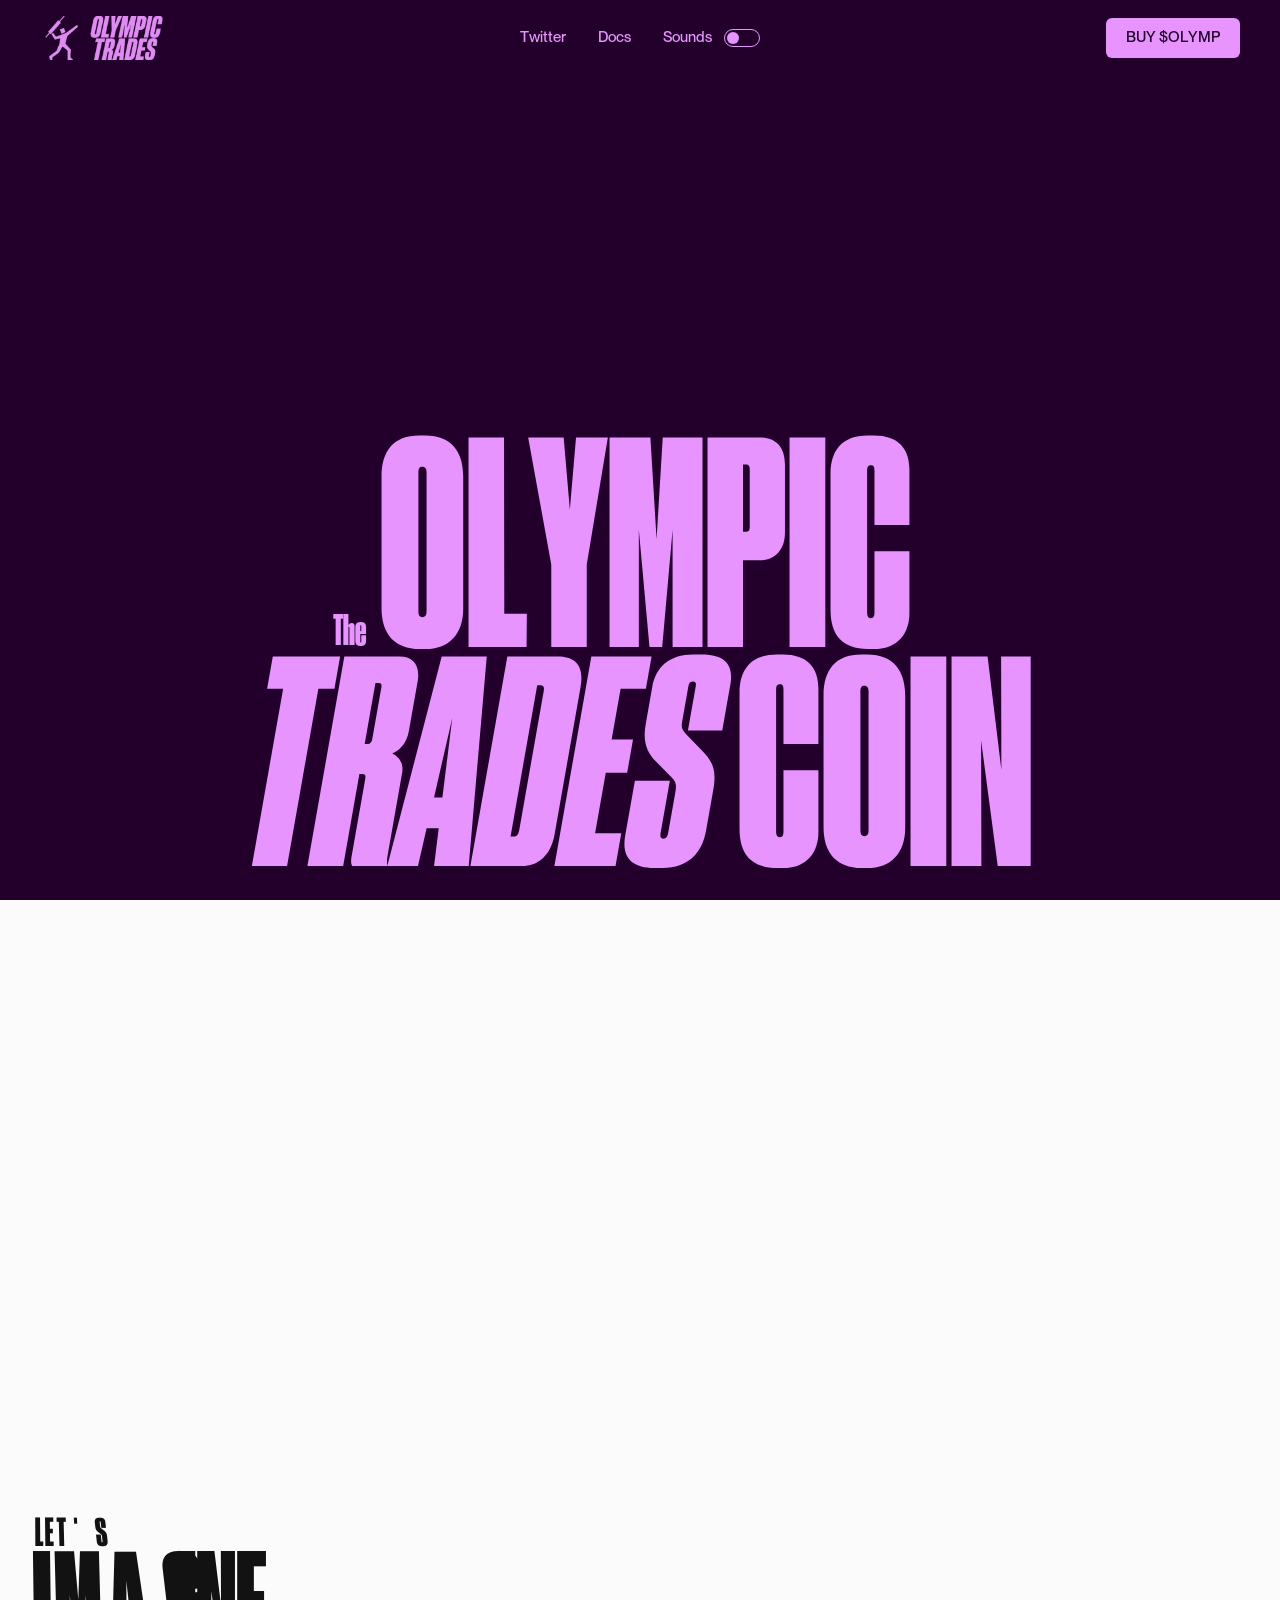
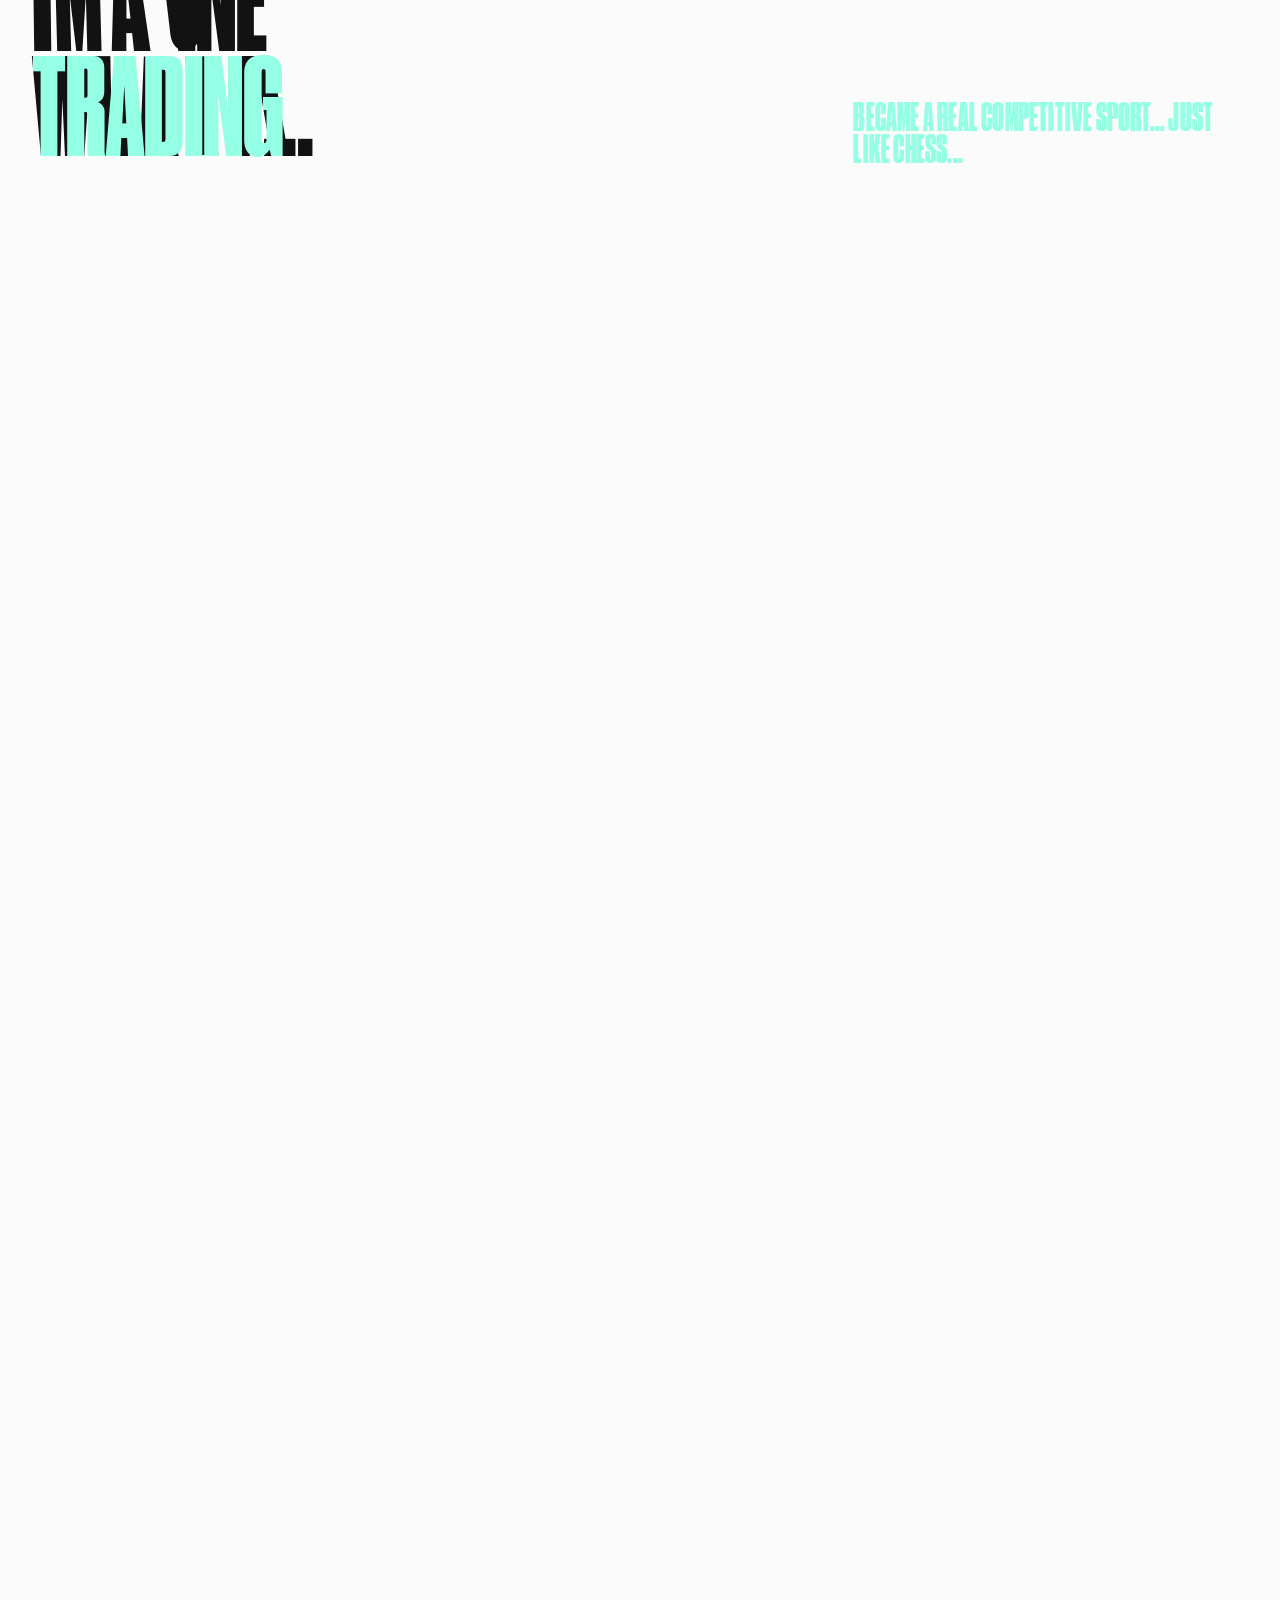
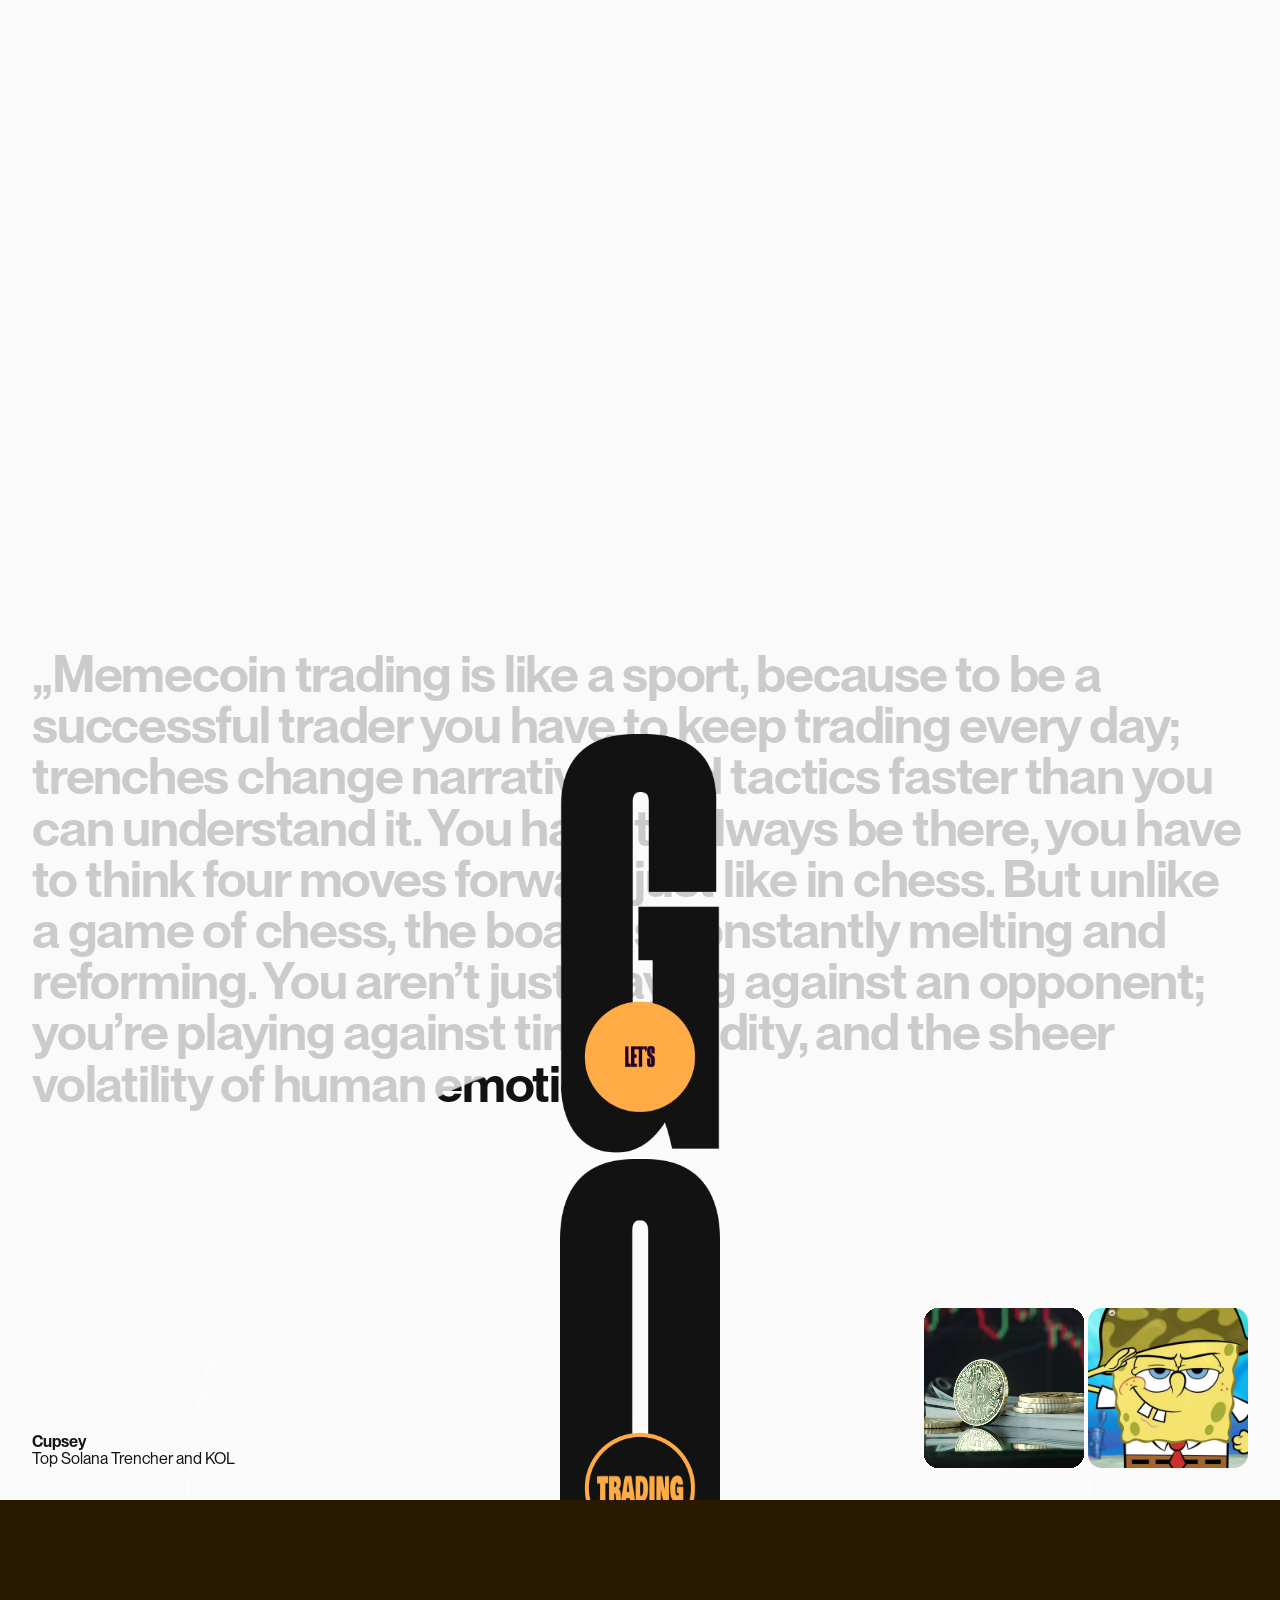
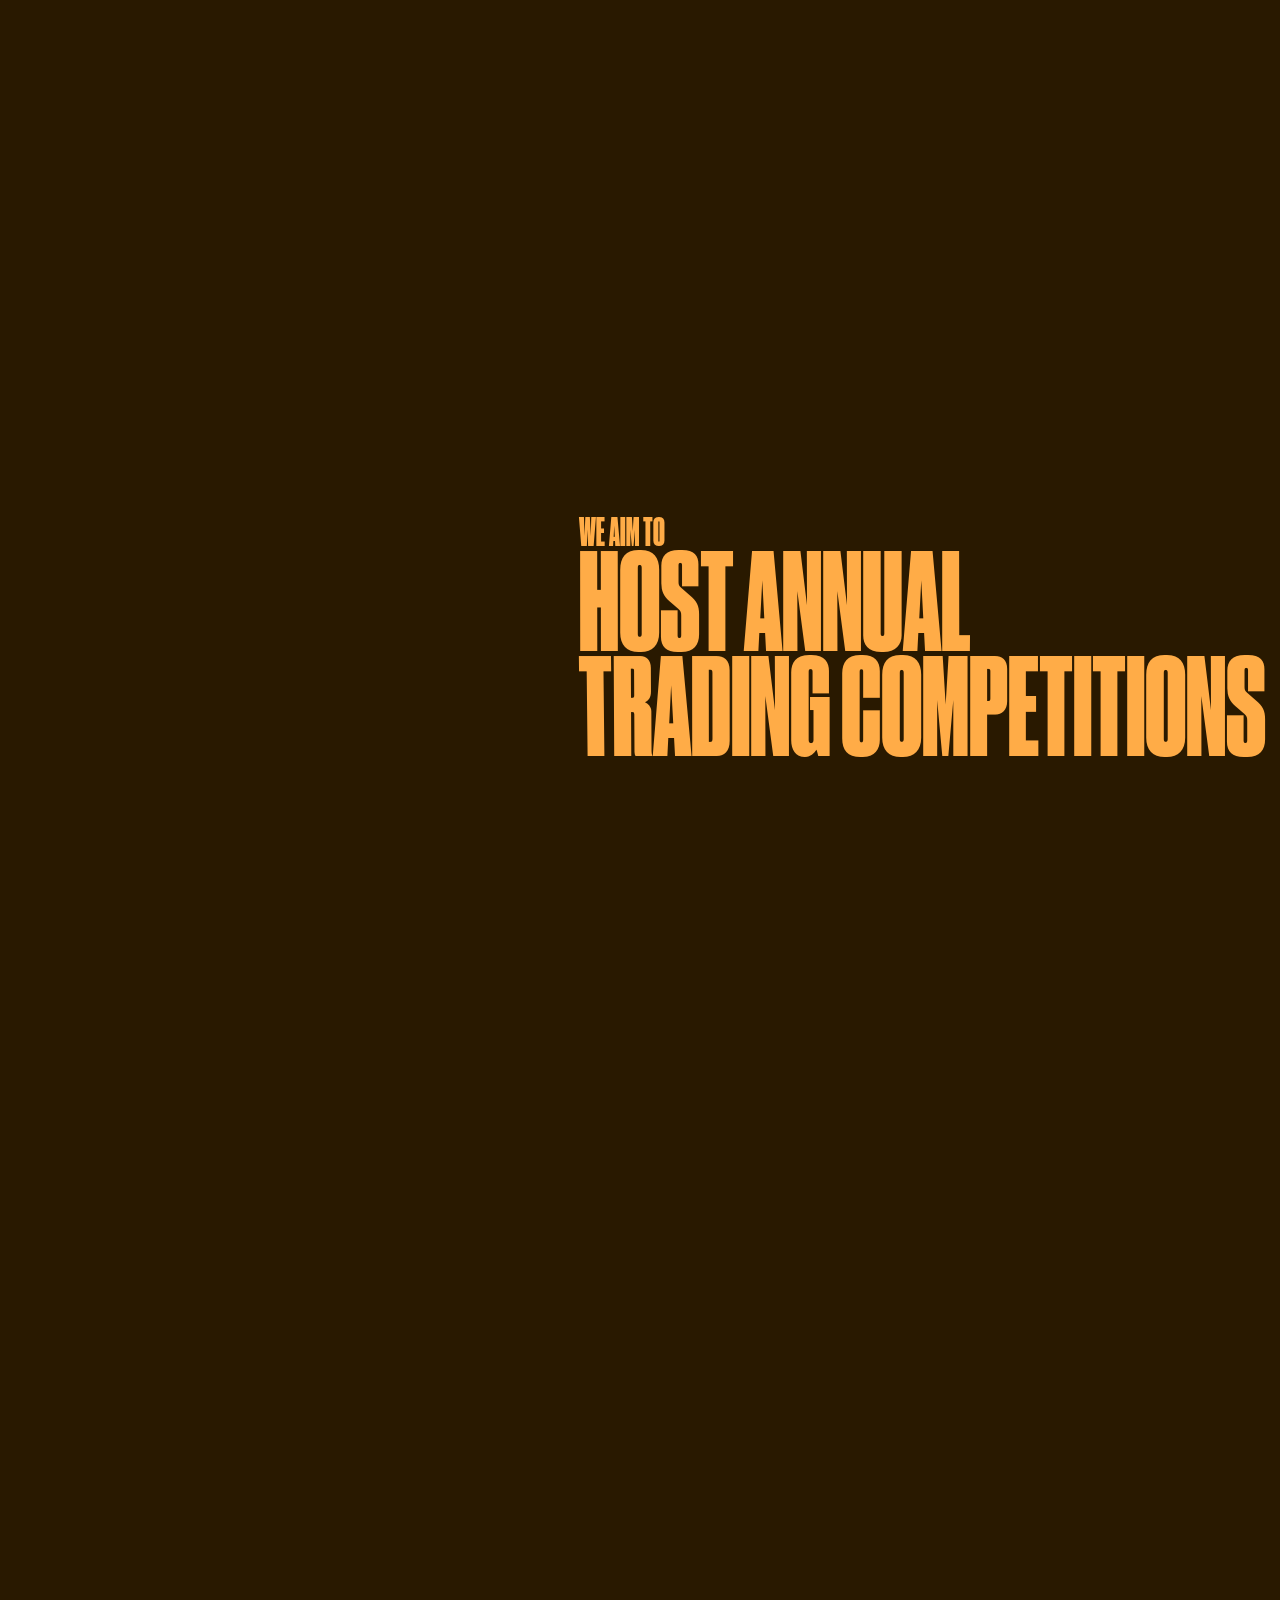
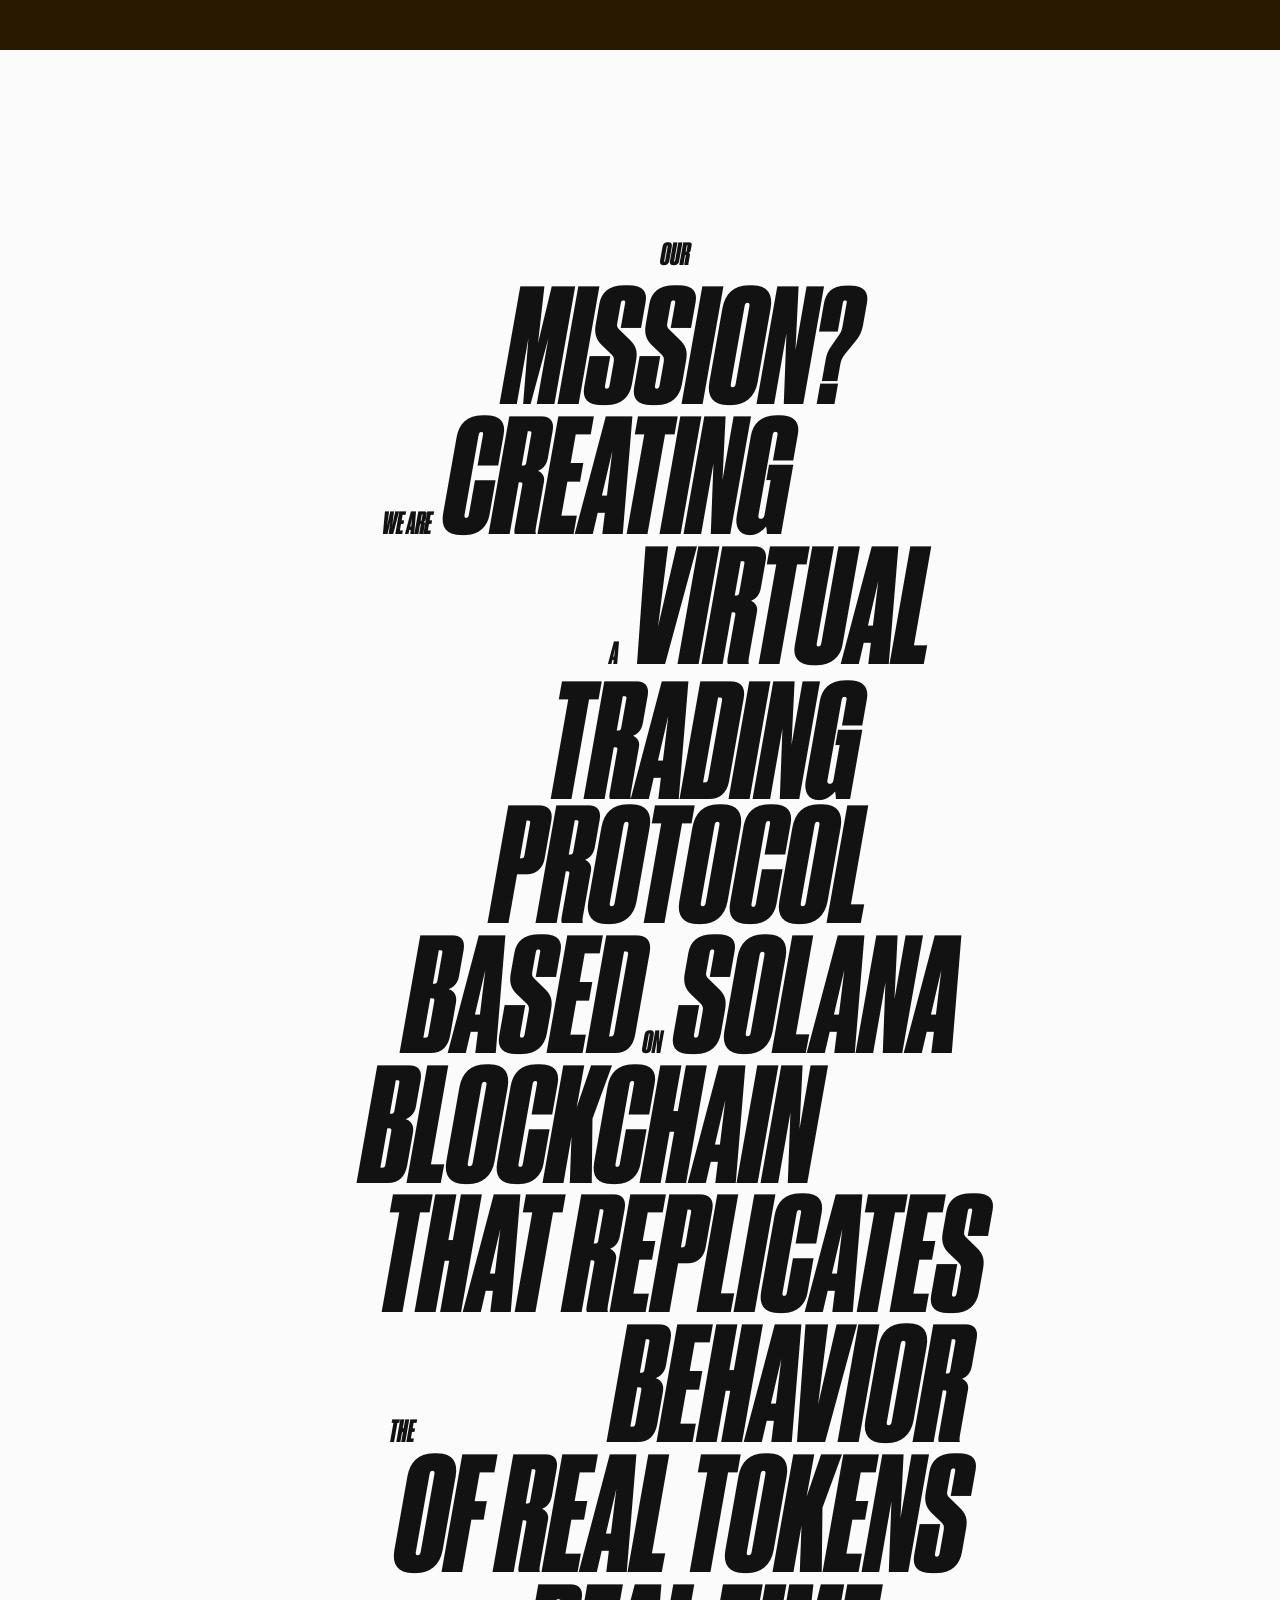
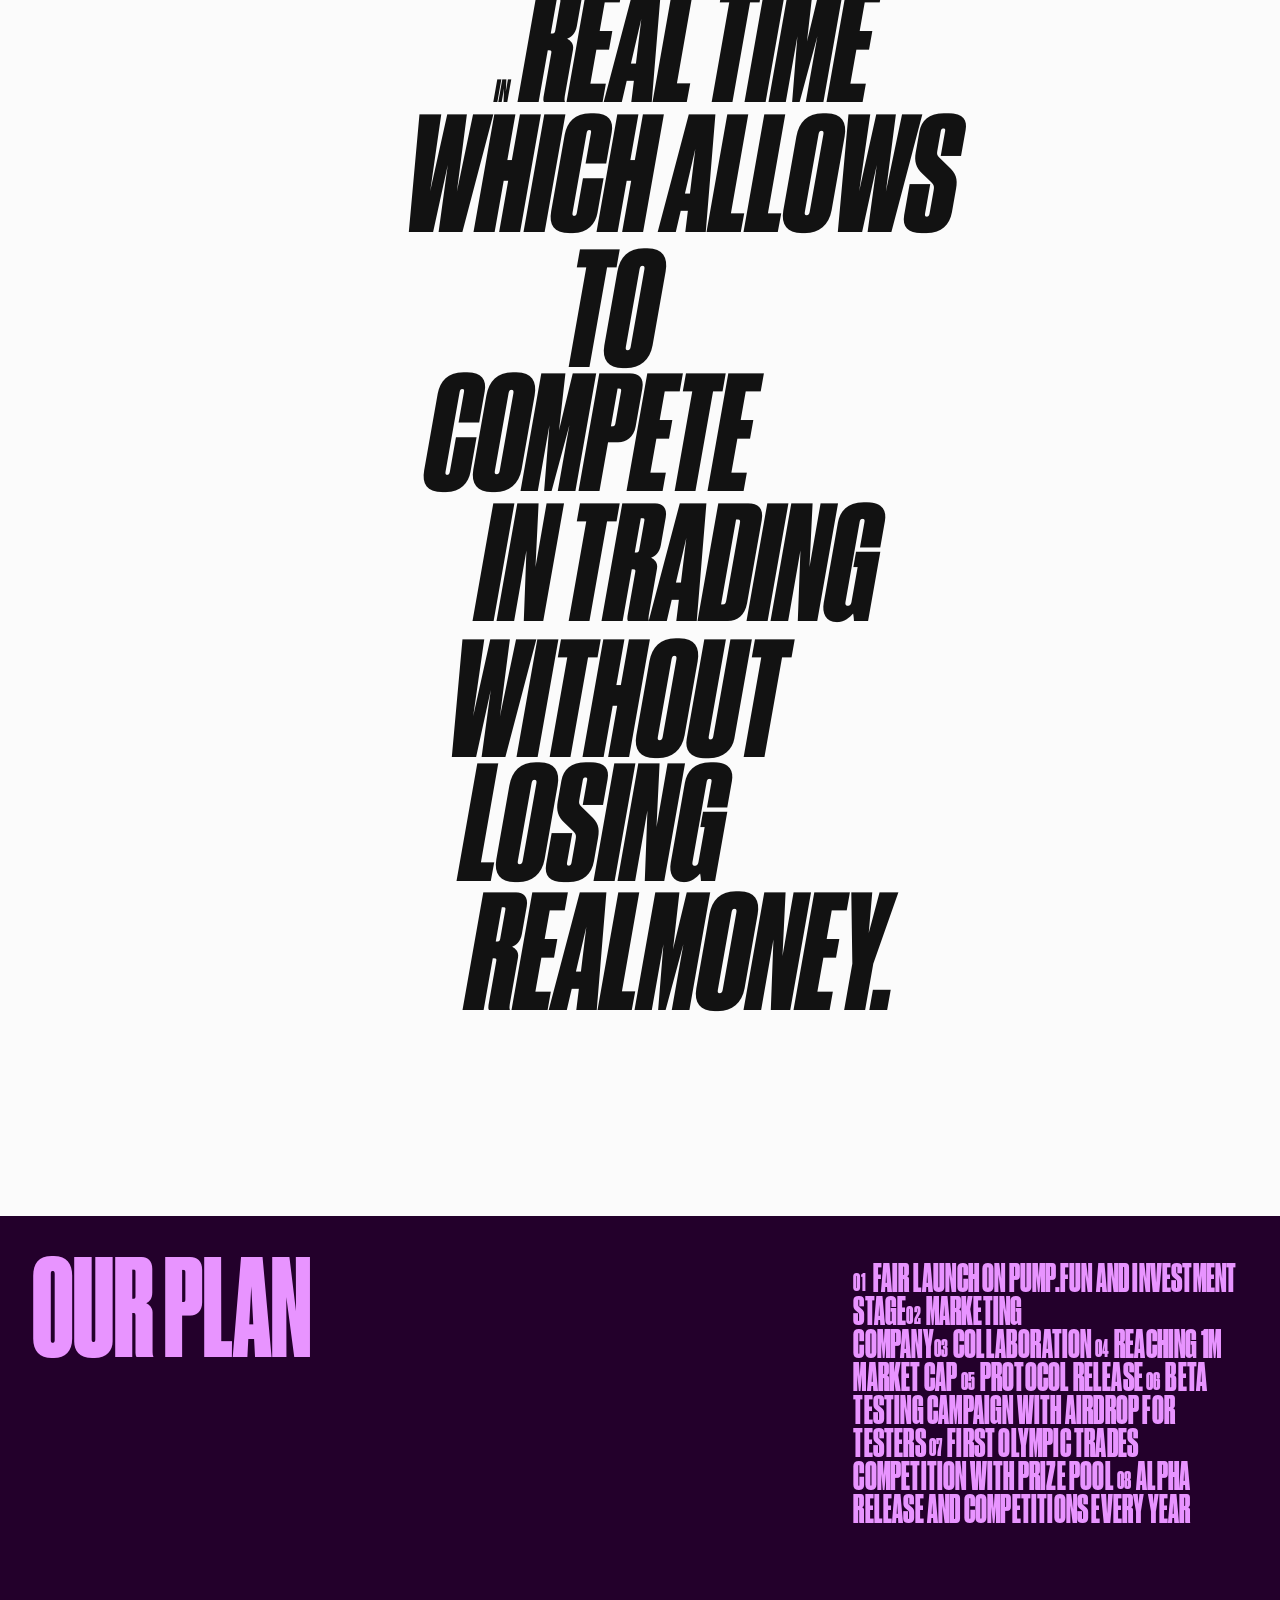
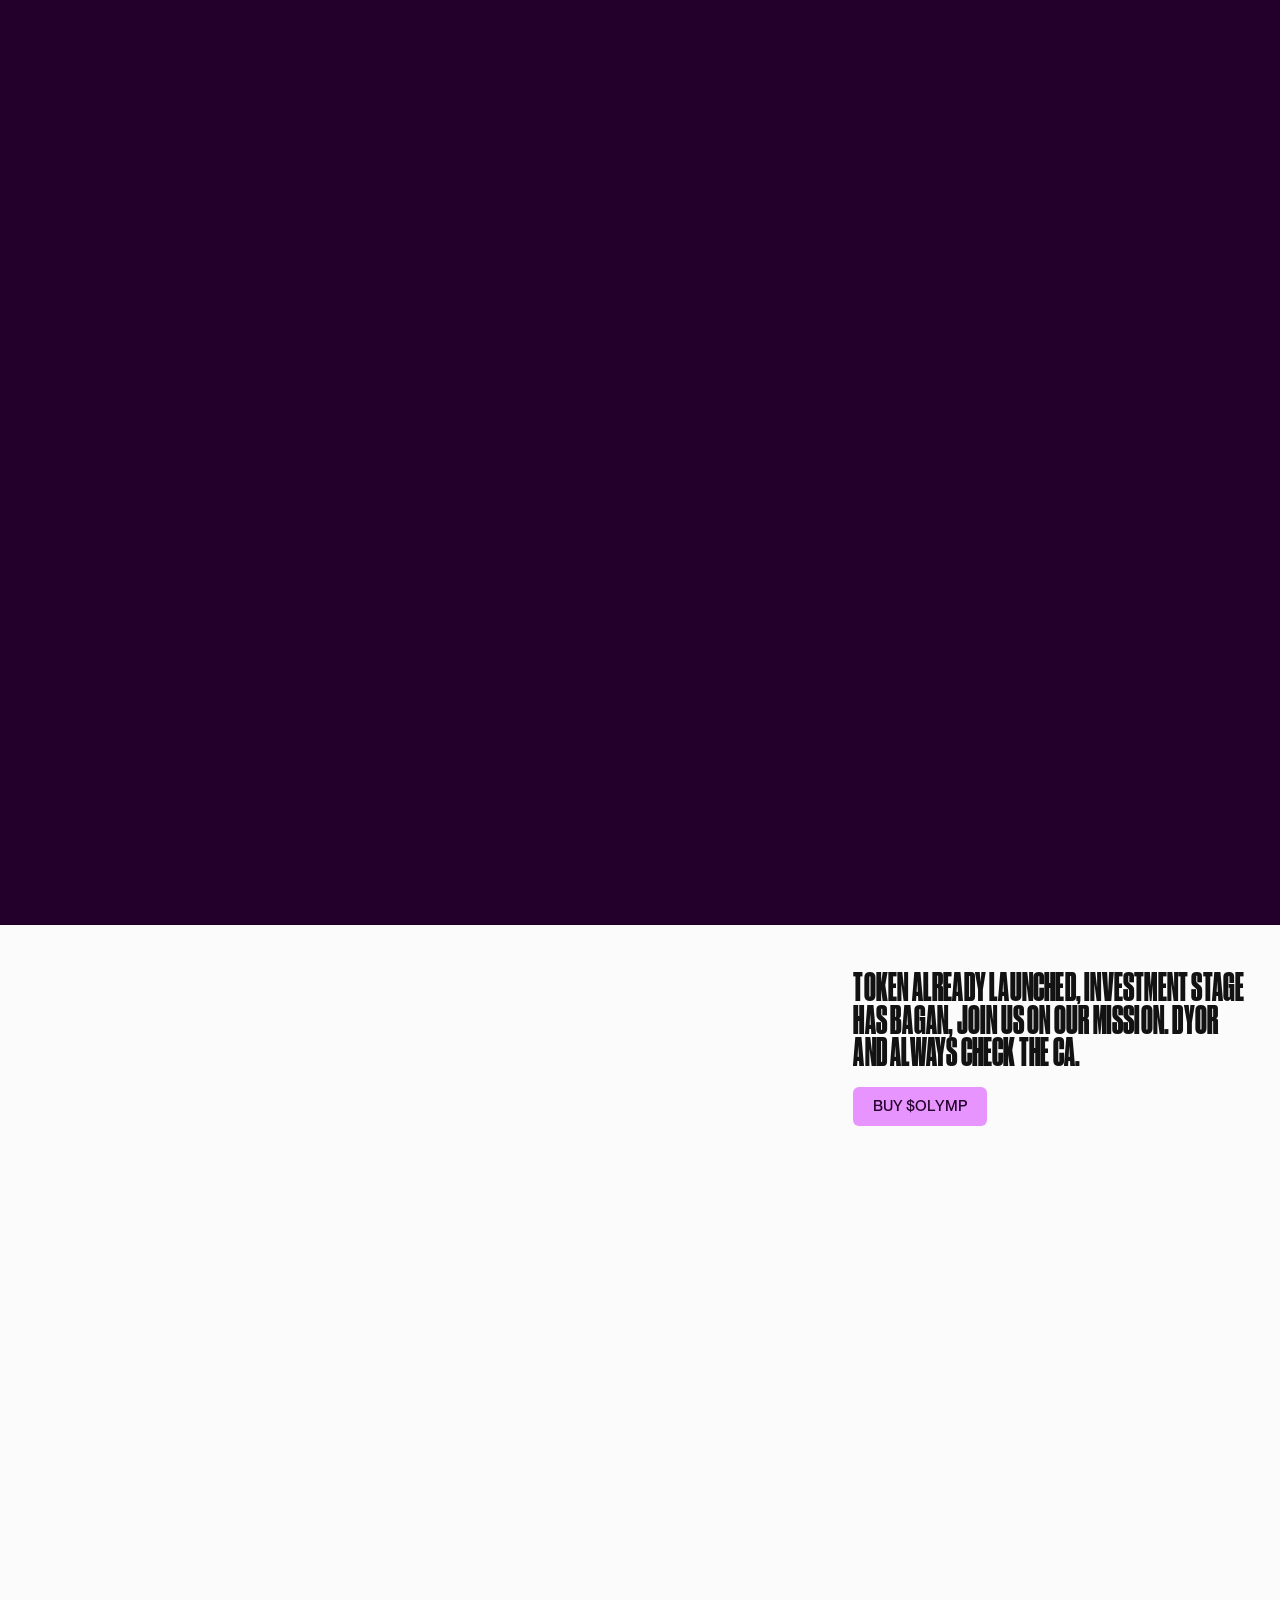
==== commit bd778a7d: "1" ====
--- a/index.html
+++ b/index.html
@@ -1,59 +1,9 @@
-<!DOCTYPE html><!-- This site was created in Webflow. https://webflow.com --><!-- Last Published: Mon Mar 16 2026 21:07:41 GMT+0000 (Coordinated Universal Time) --><html data-wf-domain="www.champions4good.club" data-wf-page="69133757139c8b6035577da4" data-wf-site="68d958ba50e5b8ce718345d4" lang="de"><head><meta charset="utf-8"><title>Champions for Good Club</title><meta content="Der Champions for Good Club verbindet Athlet:innen, Unternehmer:innen und Investor:innen in einem einzigartigen Netzwerk mit spannenden Events und sportlichem Austausch." name="description"><meta content="Champions for Good Club" property="og:title"><meta content="Der Champions for Good Club verbindet Athlet:innen, Unternehmer:innen und Investor:innen in einem einzigartigen Netzwerk mit spannenden Events und sportlichem Austausch." property="og:description"><meta content="images/GYwzwSM6Iomu.png" property="og:image"><meta content="Champions for Good Club" property="twitter:title"><meta content="Der Champions for Good Club verbindet Athlet:innen, Unternehmer:innen und Investor:innen in einem einzigartigen Netzwerk mit spannenden Events und sportlichem Austausch." property="twitter:description"><meta content="https://cdn.prod.website-files.com/68d958ba50e5b8ce718345d4/68d96375b8e5d7f8e832bed7_open-graph.png" property="twitter:image"><meta property="og:type" content="website"><meta content="summary_large_image" name="twitter:card"><meta content="width=device-width, initial-scale=1" name="viewport"><meta content="Webflow" name="generator"><link href="css/zBpKo82U5nWo.css" rel="stylesheet" type="text/css" crossorigin="anonymous"><script type="text/javascript">!function(o,c){var n=c.documentElement,t=" w-mod-";n.className+=t+"js",("ontouchstart"in o||o.DocumentTouch&&c instanceof DocumentTouch)&&(n.className+=t+"touch")}(window,document);</script><link href="images/kV82ZzrW68fq.png" rel="shortcut icon" type="image/x-icon"><link href="images/PVBAzcUemXig.png" rel="apple-touch-icon"><script type="application/ld+json">
-{
-  "@context": "https://schema.org",
-  "@type": "Organization",
-  "name": "Champions for Good Club",
-  "description": "Der Champions for Good Club verbindet Athlet:innen, Unternehmer:innen und Investor:innen in einem einzigartigen Netzwerk mit spannenden Events und sportlichem Austausch.",
-  "url": "/",
-  "logo": {
-    "@type": "ImageObject",
-    "url": "https://cdn.prod.website-files.com/68d958ba50e5b8ce718345d4/68dbe0037ac885b13dd0218b_logo-black.png",
-    "caption": "champions for good logo"
-  },
-  "sameAs": [
-    "https://www.linkedin.com/company/champions-for-good/"
-  ],
-  "makesOffer": [
-    {
-      "@type": "Offer",
-      "itemOffered": {
-        "@type": "Service",
-        "name": "Athlete Membership",
-        "description": "Kostenfrei - Zugang zu Business Kontakten, Aufbau der eigenen Personal Brand, Chancen auf Sponsorings"
-      },
-      "price": "0",
-      "priceCurrency": "EUR"
-    },
-    {
-      "@type": "Offer",
-      "itemOffered": {
-        "@type": "Service",
-        "name": "Booster Membership",
-        "description": "Die Booster Membership richtet sich an junge Unternehmen, die weniger als 2 Jahre am Markt sind. Teilnahme an Club Events, Zugang zu vergünstigten Konditionen"
-      },
-      "price": "85",
-      "priceCurrency": "EUR"
-    },
-    {
-      "@type": "Offer",
-      "itemOffered": {
-        "@type": "Service",
-        "name": "Business Membership",
-        "description": "Für Managements, Unternehmer:innen, Executives und Investor:innen, die durch Sport gezielt neue Geschäftschancen erschließen möchten. Zugang zu Business Kontakten, Chancen auf Sponsorings, Aufbau der eigenen Personal Brand"
-      },
-      "price": "150",
-      "priceCurrency": "EUR"
-    },
-    {
-      "@type": "Offer",
-      "itemOffered": {
-        "@type": "Service",
-        "name": "Partner Membership",
-        "description": "Individuell - Exklusiver Partner-Status, Mitgestaltung der Club-Formate, Strukturierte, individuelle Zusammenarbeiten"
-      }
-    }
-  ]
-}
+<!DOCTYPE html>
+<html   lang="en"><head><meta charset="utf-8"><title>Olympic Trades</title>
+
+  <link href="css/zBpKo82U5nWo.css" rel="stylesheet" type="text/css" crossorigin="anonymous">
+  <script type="text/javascript">!function(o,c){var n=c.documentElement,t=" w-mod-";n.className+=t+"js",("ontouchstart"in o||o.DocumentTouch&&c instanceof DocumentTouch)&&(n.className+=t+"touch")}(window,document);</script><link href="images/kV82ZzrW68fq.png" rel="shortcut icon" type="image/x-icon"><link href="images/PVBAzcUemXig.png" rel="apple-touch-icon"><script type="application/ld+json">
+
 </script><script defer="" src="js/PbF1ZAR7zgQD.js" data-website-id="e7a77374-fa74-48e8-b1ed-1330f50c4f08"></script>
 
 
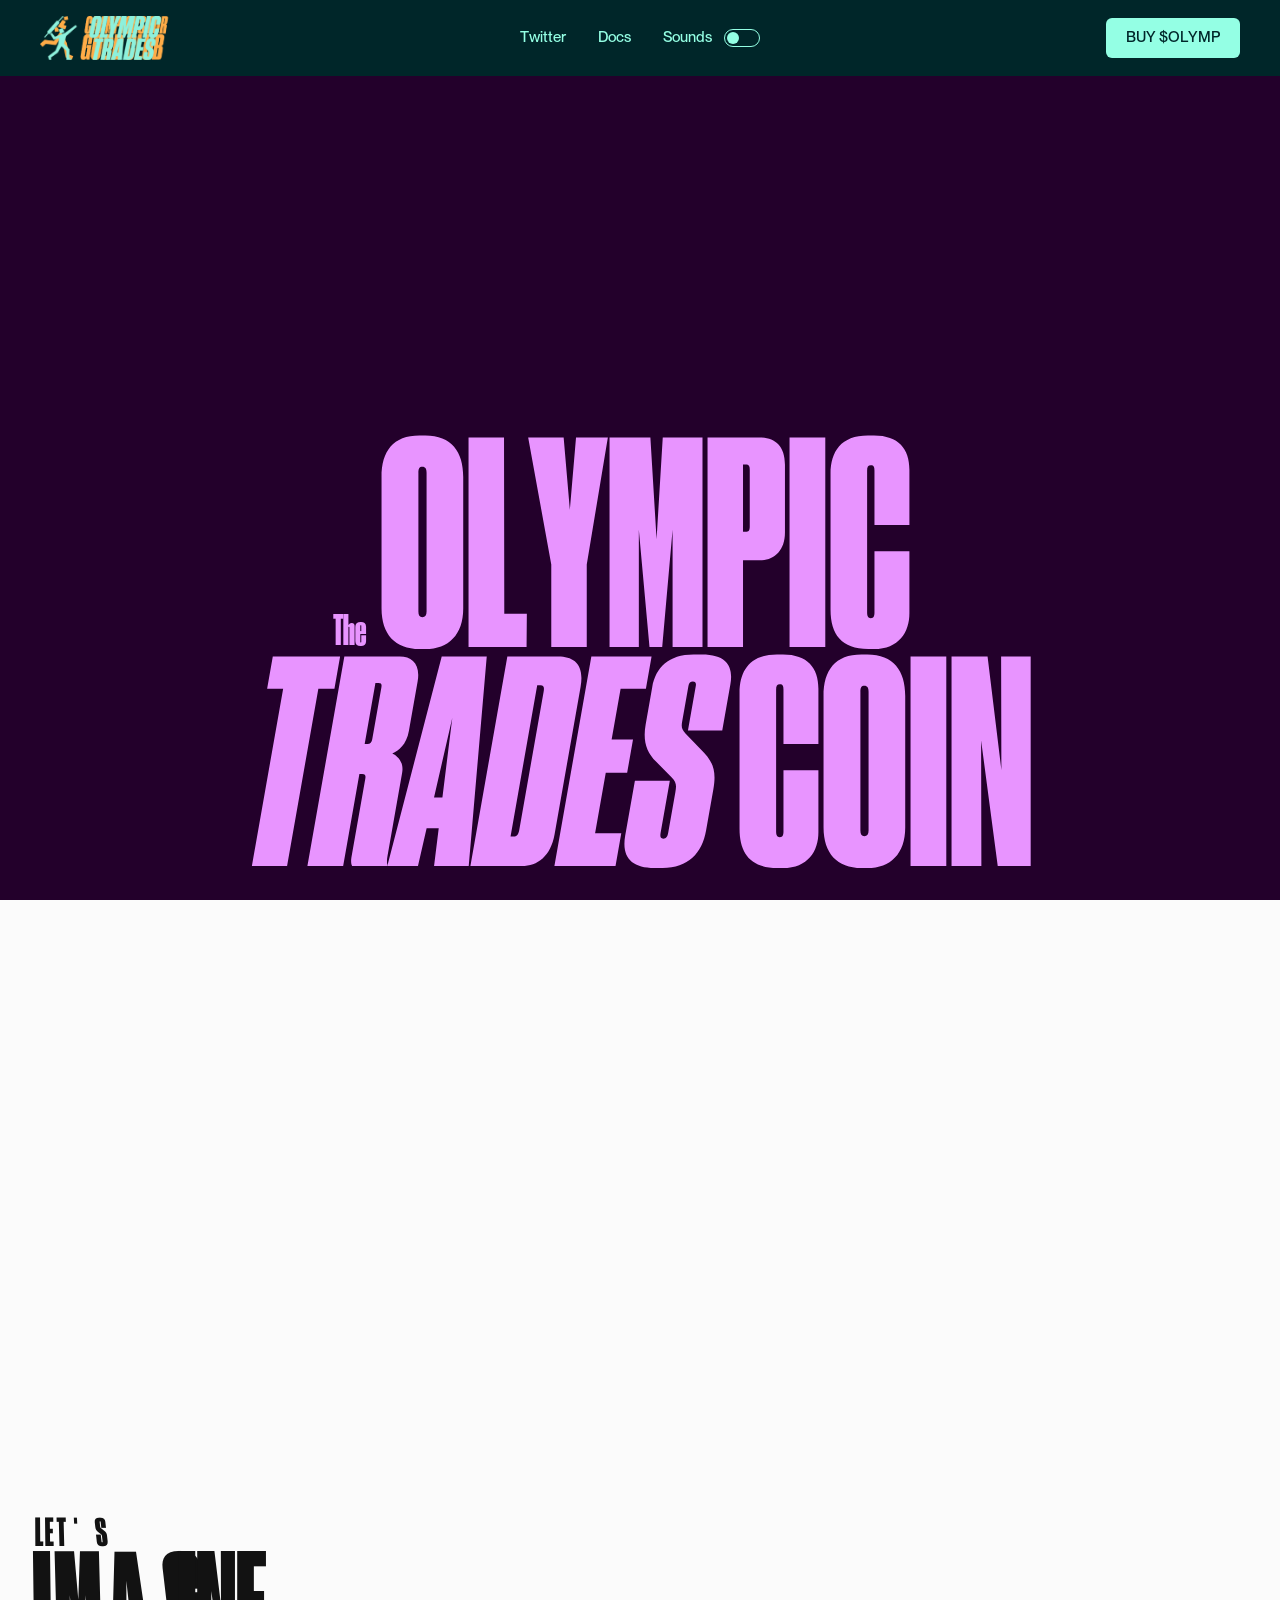
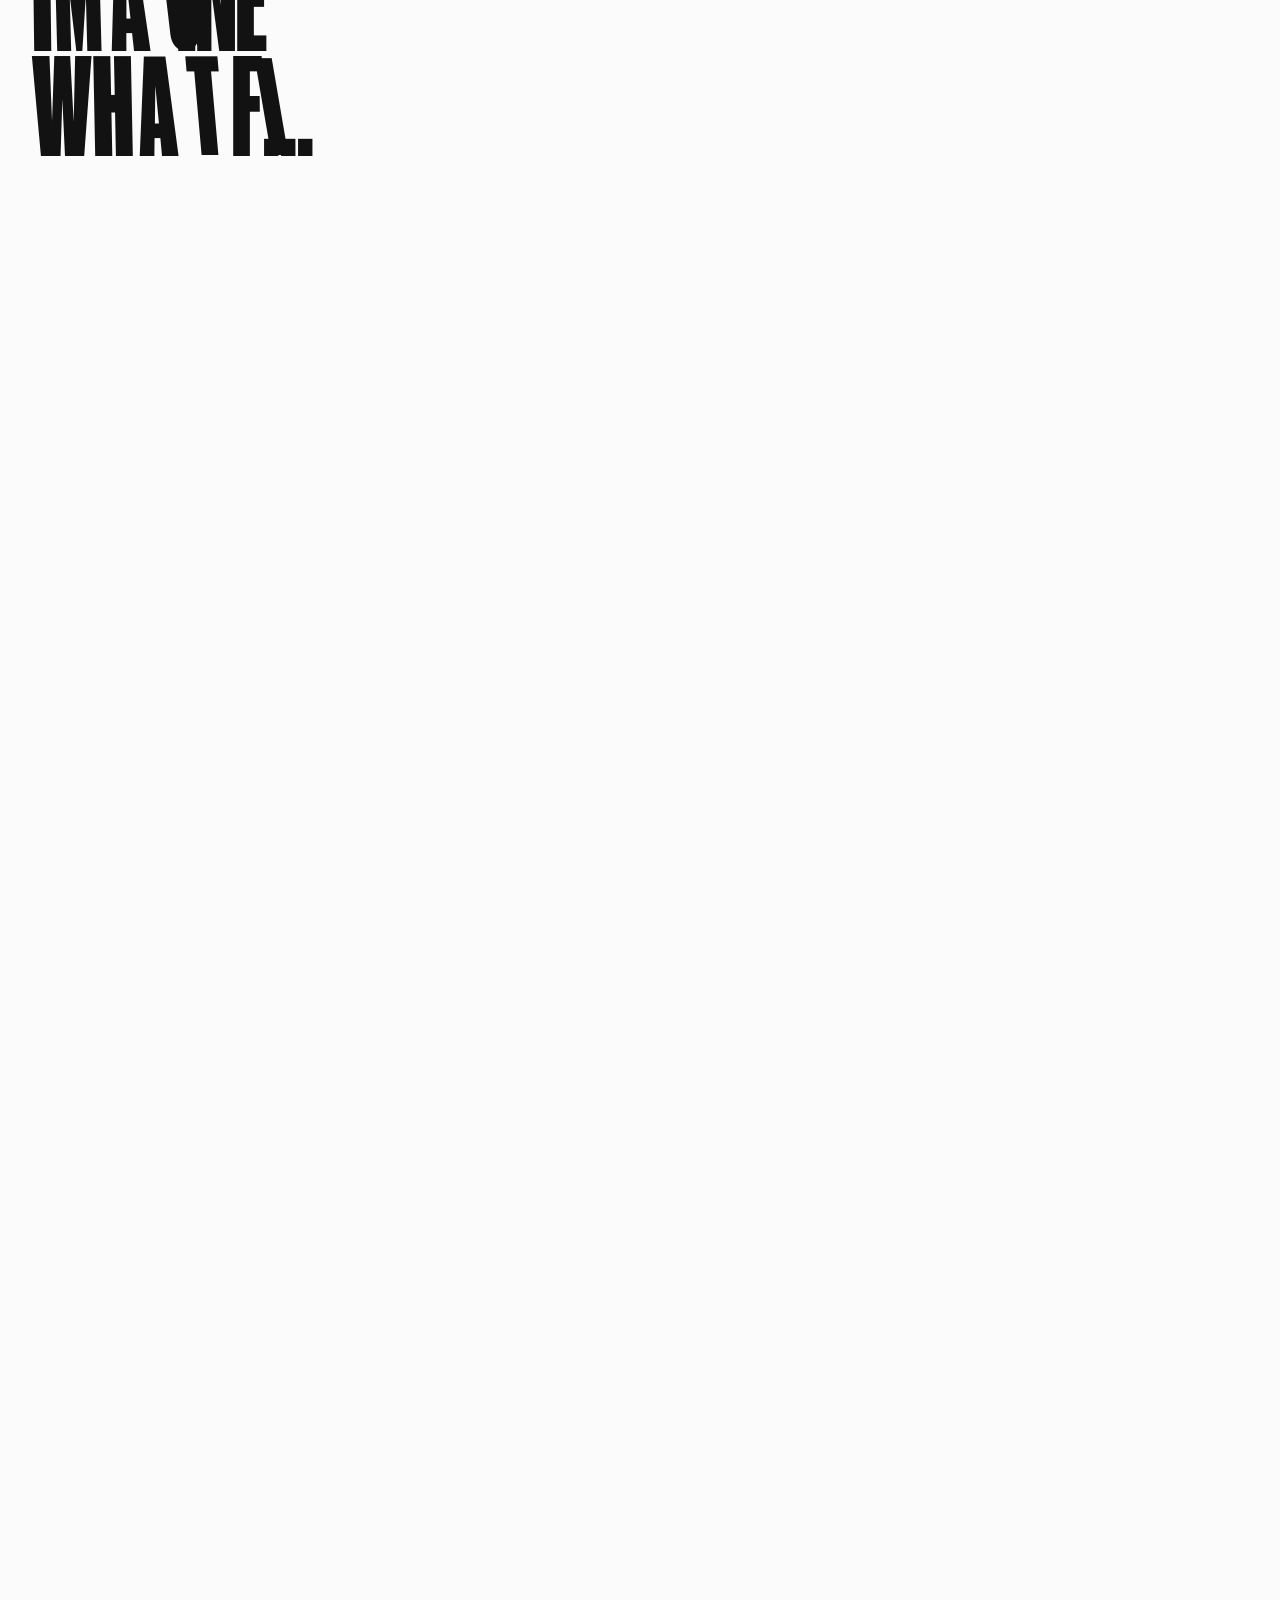
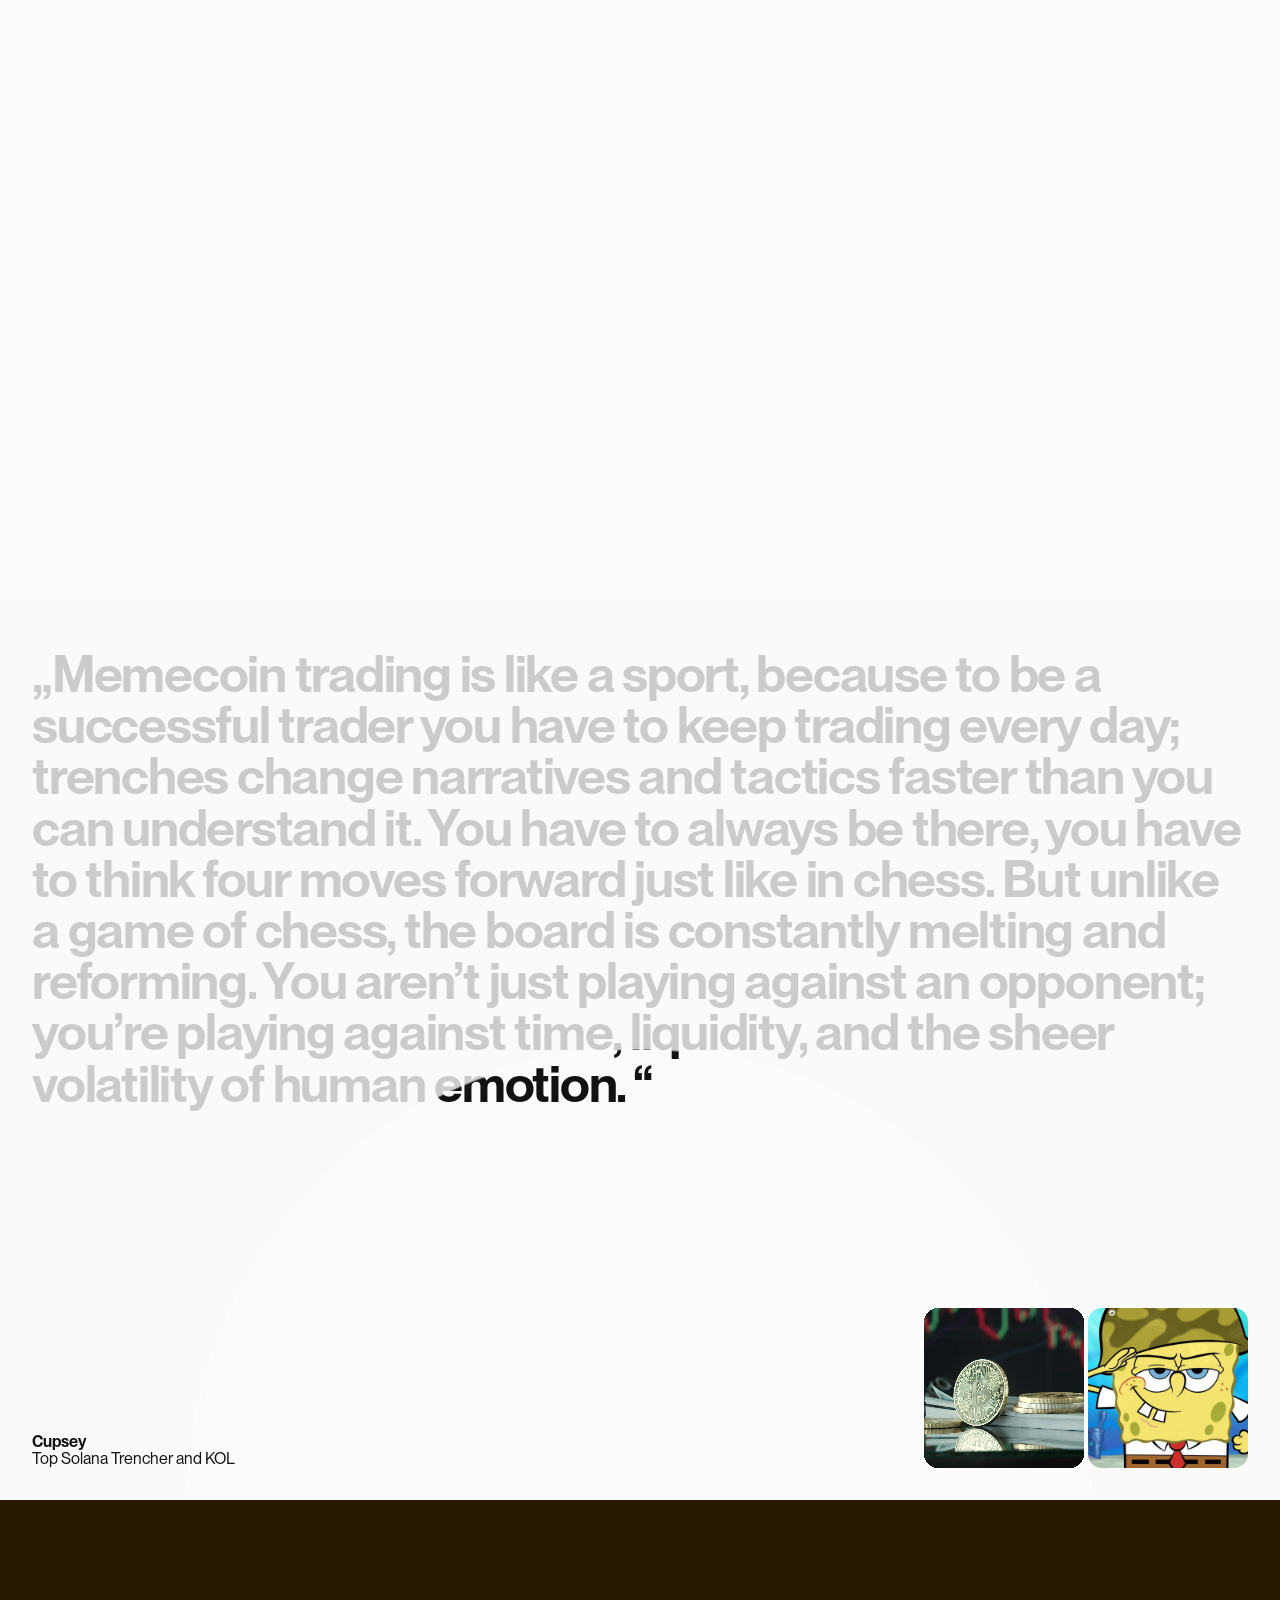
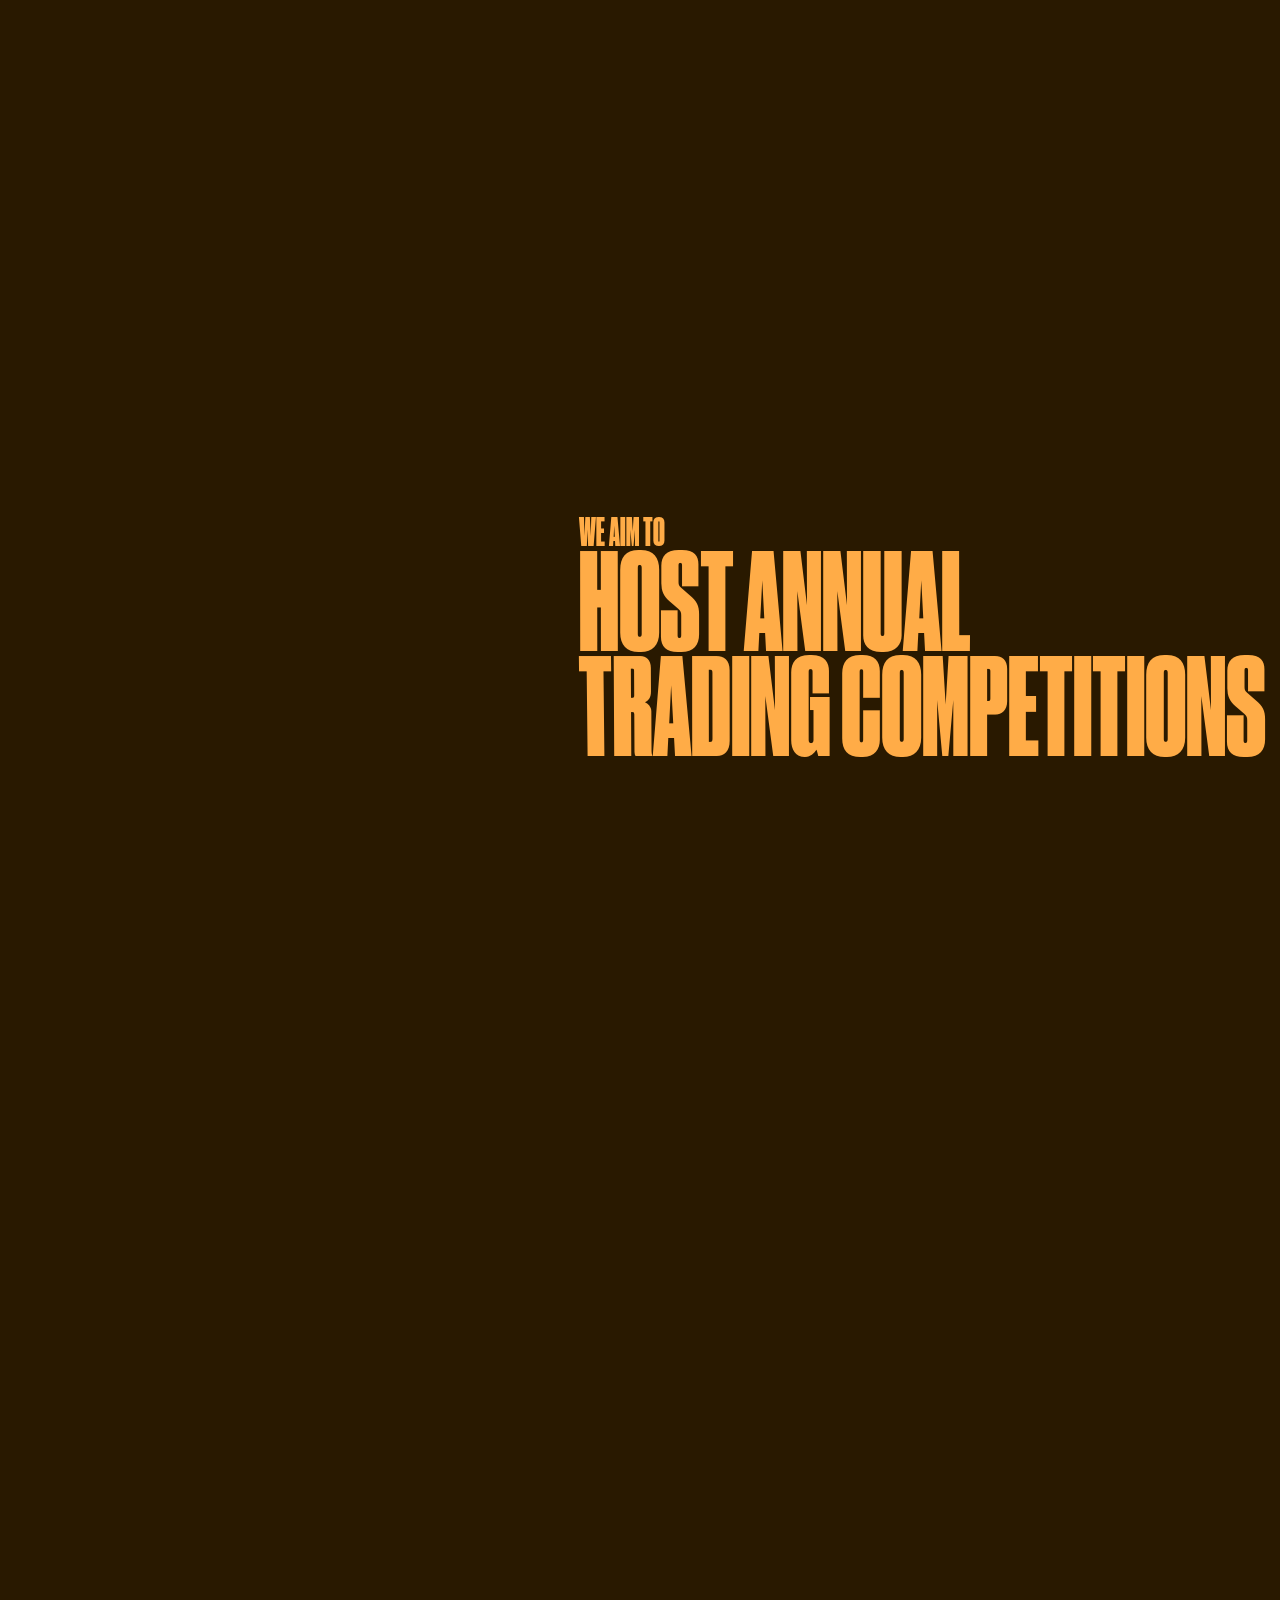
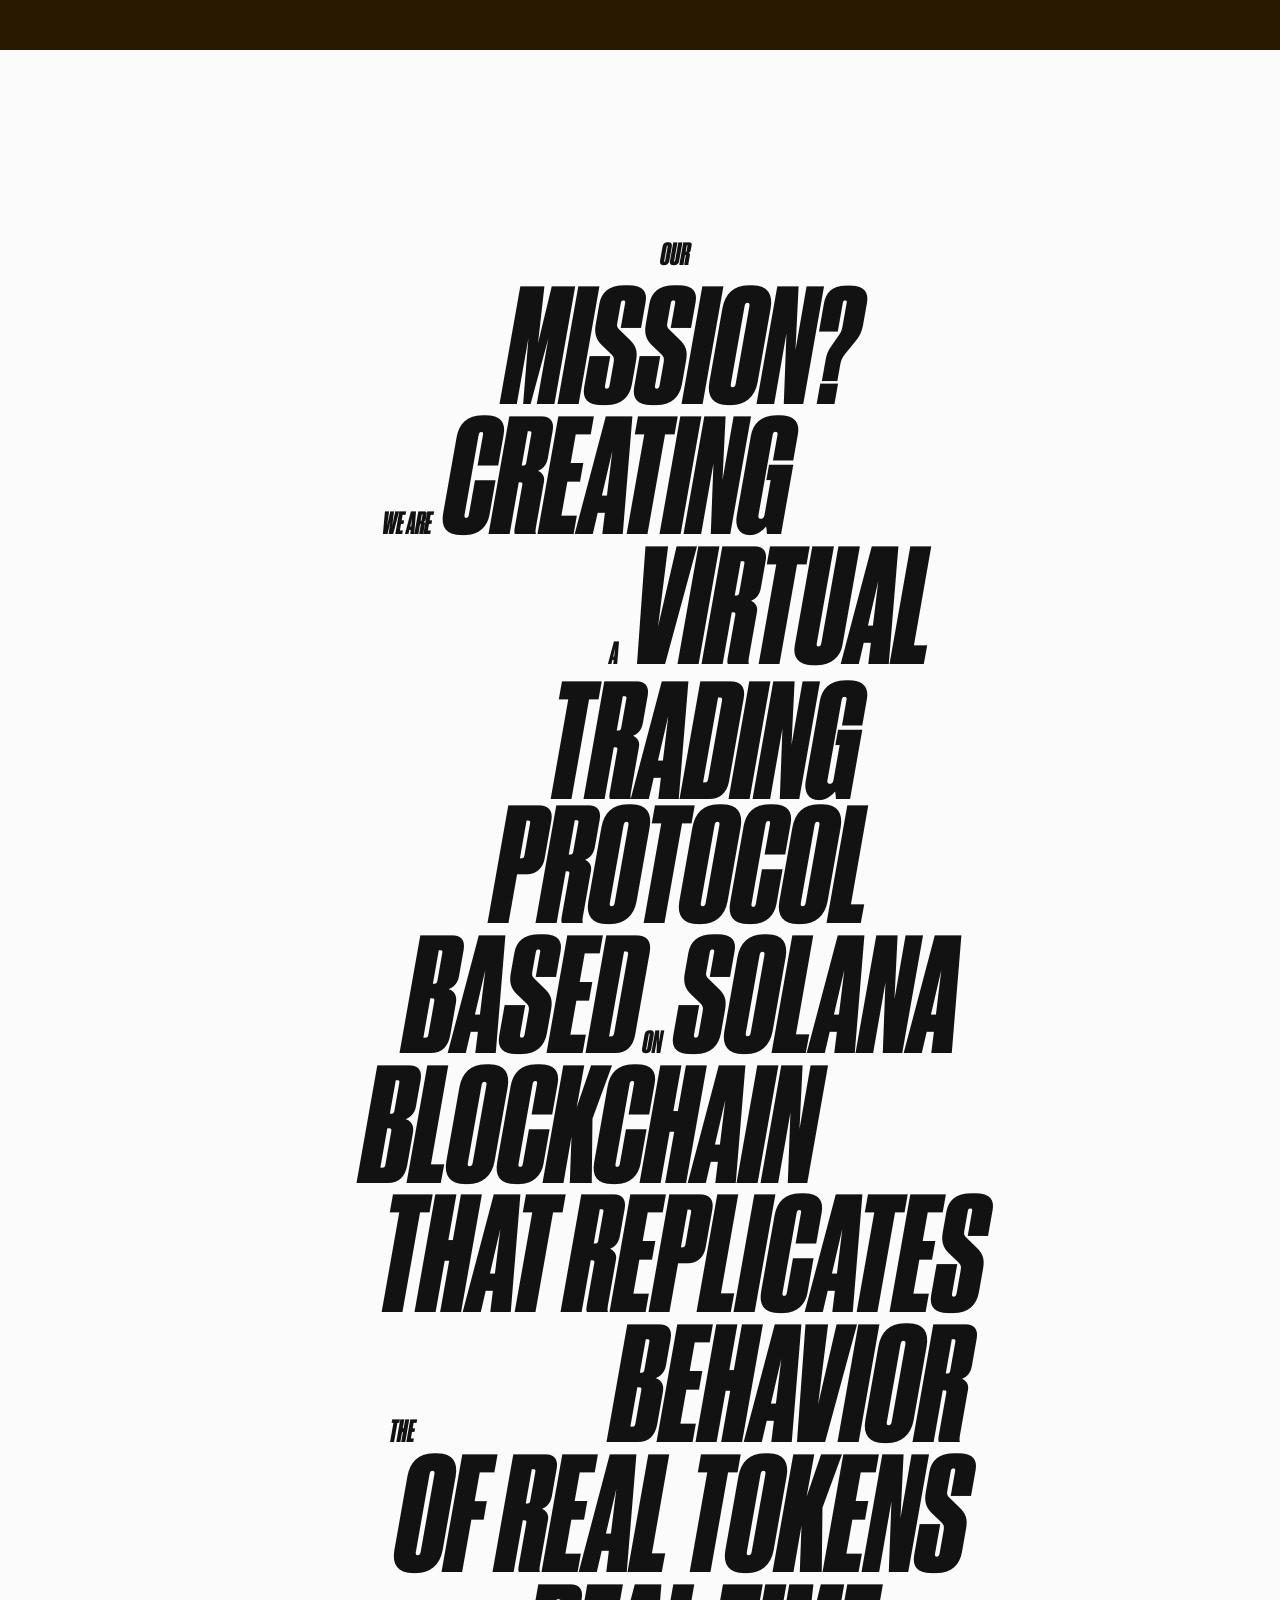
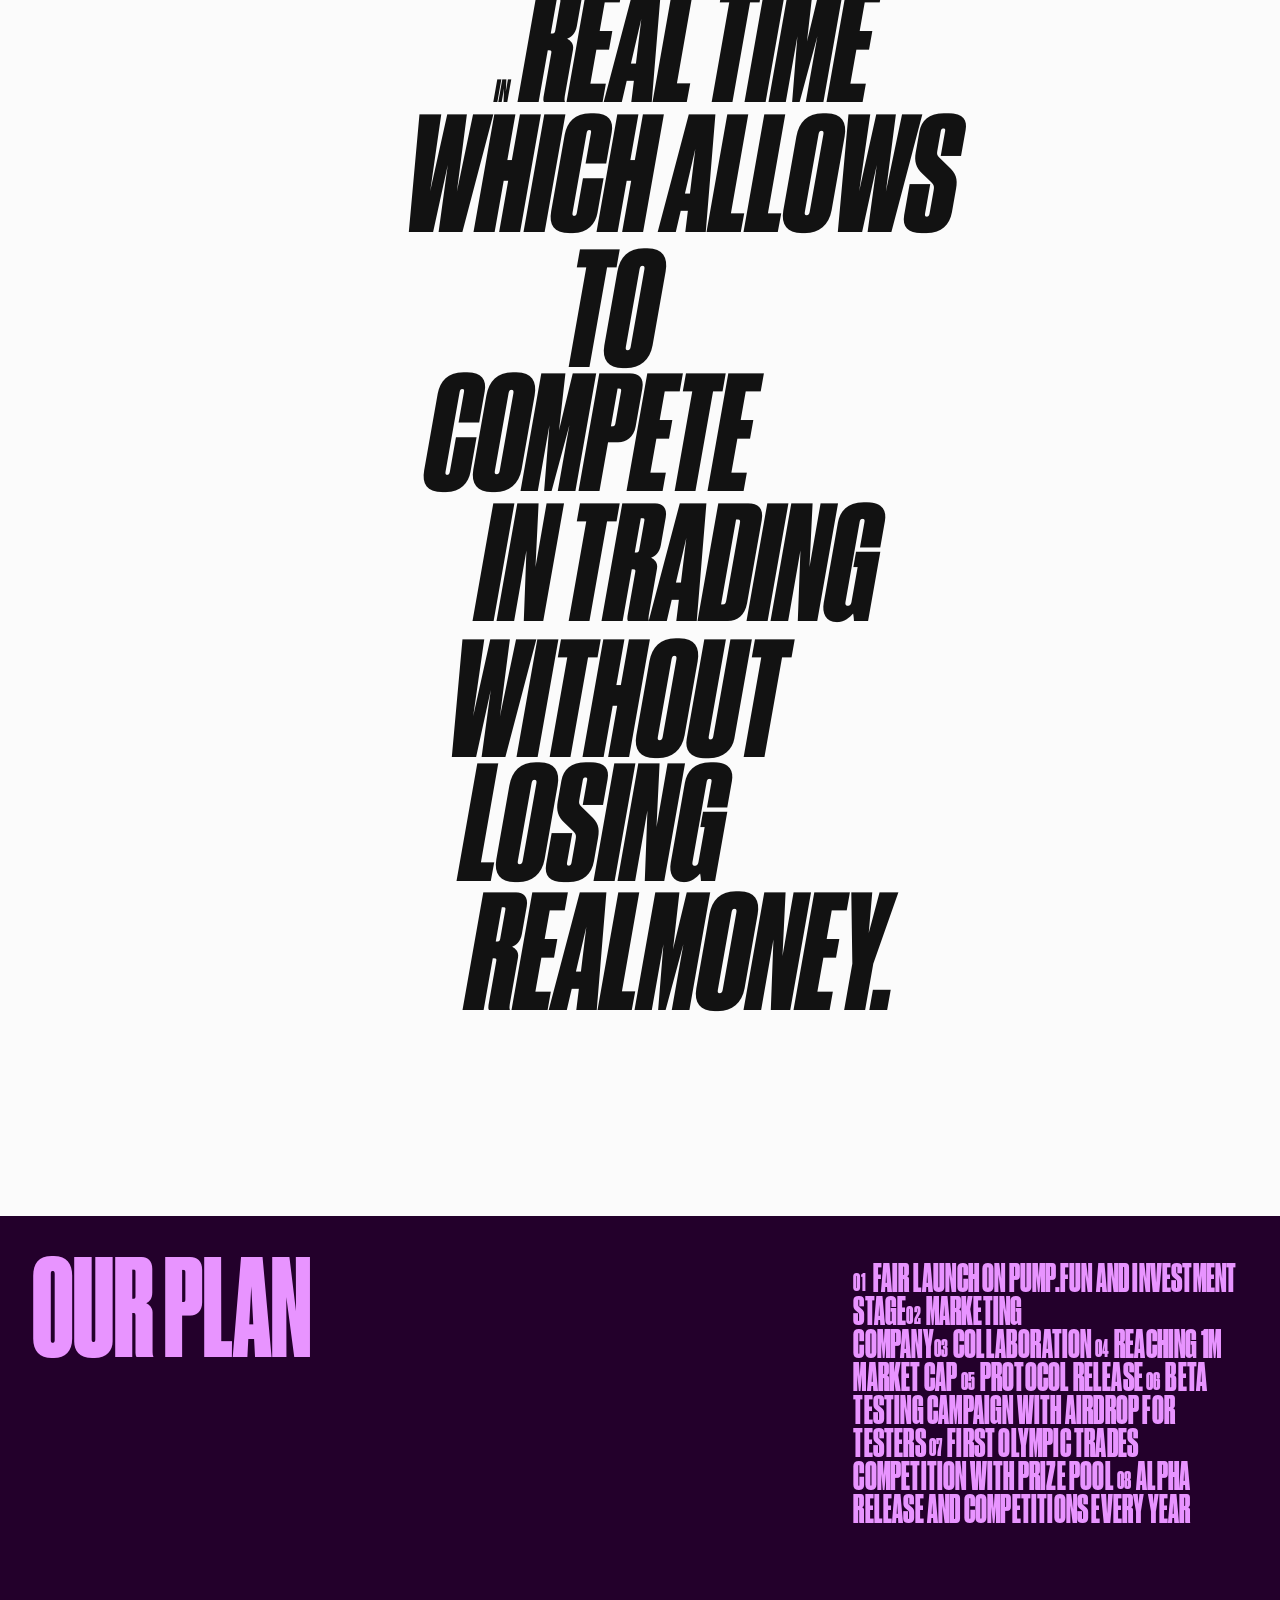
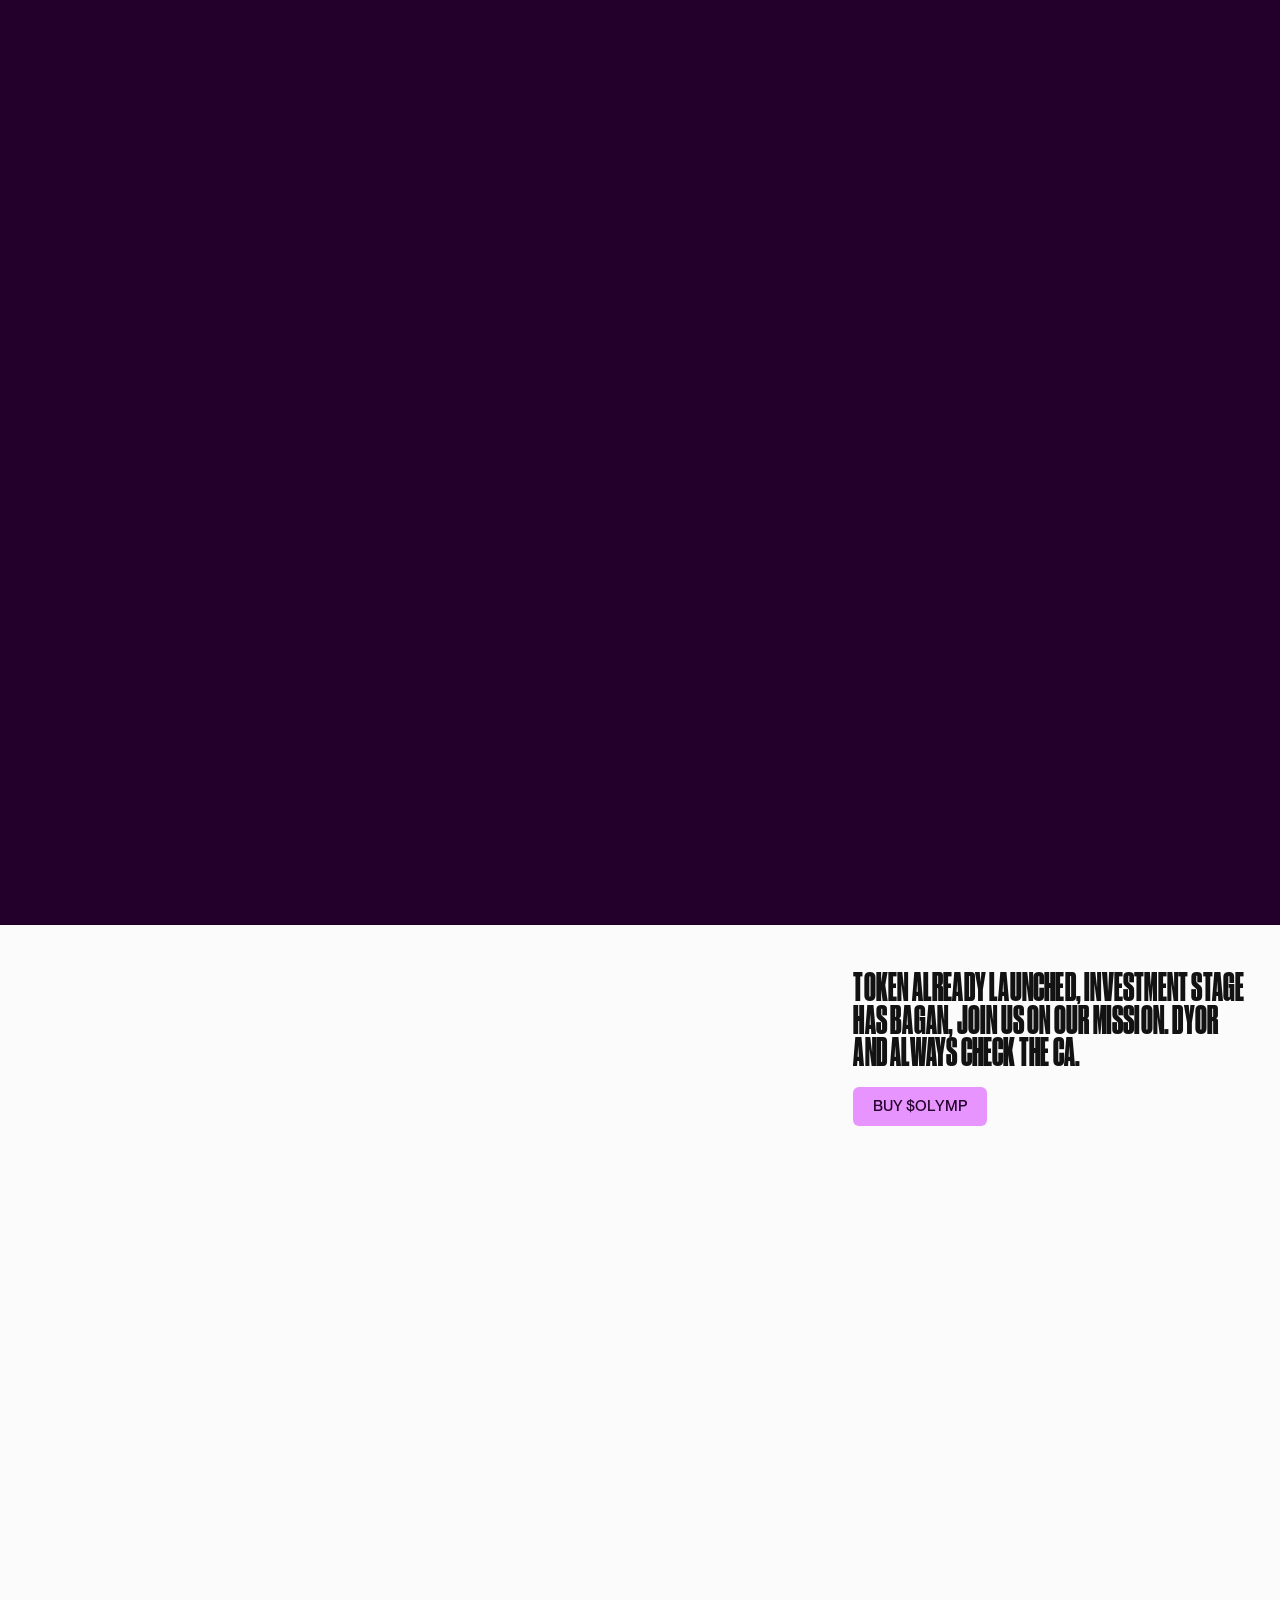
==== commit cc527fbf: "Update index.html" ====
--- a/index.html
+++ b/index.html
@@ -1,8 +1,7 @@
 <!DOCTYPE html>
-<html   lang="en"><head><meta charset="utf-8"><title>Olympic Trades</title>
-
-  <link href="css/zBpKo82U5nWo.css" rel="stylesheet" type="text/css" crossorigin="anonymous">
-  <script type="text/javascript">!function(o,c){var n=c.documentElement,t=" w-mod-";n.className+=t+"js",("ontouchstart"in o||o.DocumentTouch&&c instanceof DocumentTouch)&&(n.className+=t+"touch")}(window,document);</script><link href="images/kV82ZzrW68fq.png" rel="shortcut icon" type="image/x-icon"><link href="images/PVBAzcUemXig.png" rel="apple-touch-icon"><script type="application/ld+json">
+<html  data-wf-page="69133757139c8b6035577da4" data-wf-site="68d958ba50e5b8ce718345d4" lang="en"><head>
+  <meta charset="utf-8"><title>Olympic Trades</title>
+  <link href="css/zBpKo82U5nWo.css" rel="stylesheet" type="text/css" crossorigin="anonymous"><script type="text/javascript">!function(o,c){var n=c.documentElement,t=" w-mod-";n.className+=t+"js",("ontouchstart"in o||o.DocumentTouch&&c instanceof DocumentTouch)&&(n.className+=t+"touch")}(window,document);</script><link href="images/kV82ZzrW68fq.png" rel="shortcut icon" type="image/x-icon"><link href="images/PVBAzcUemXig.png" rel="apple-touch-icon"><script type="application/ld+json">
 
 </script><script defer="" src="js/PbF1ZAR7zgQD.js" data-website-id="e7a77374-fa74-48e8-b1ed-1330f50c4f08"></script>
 
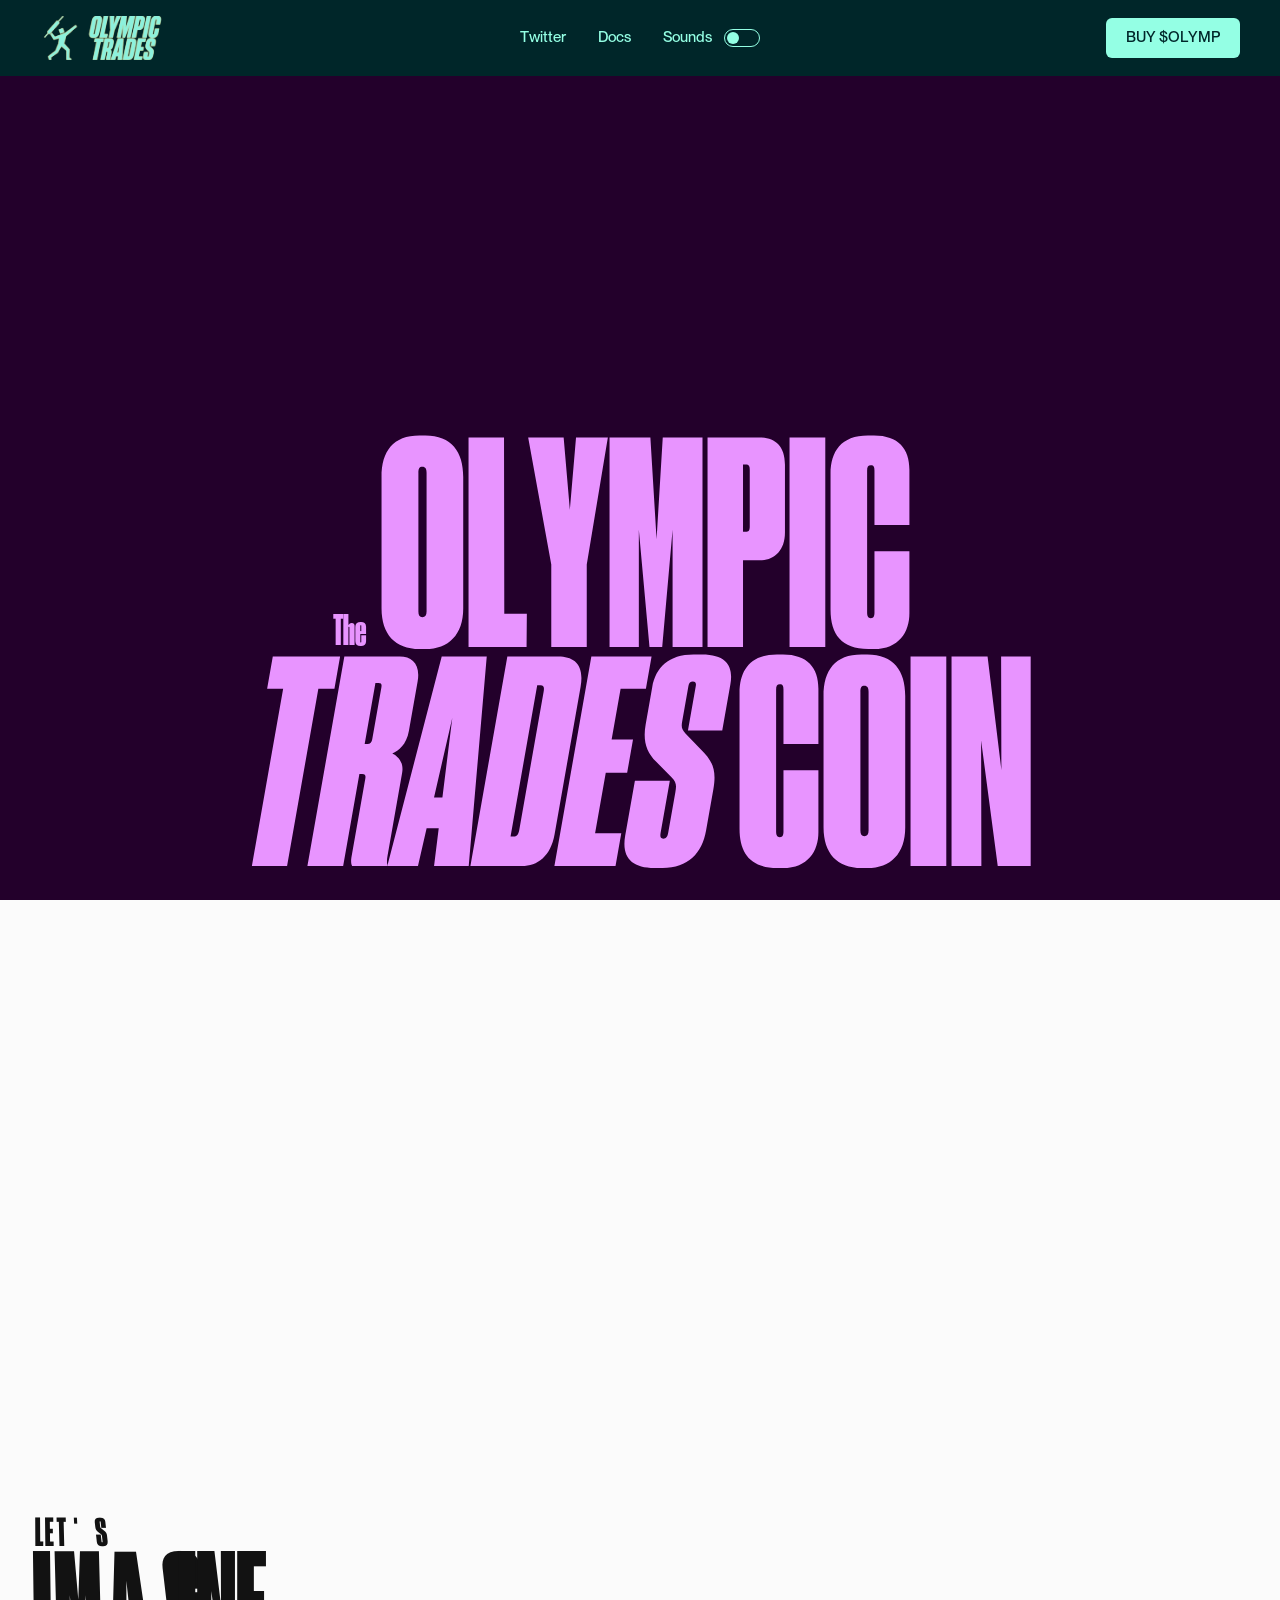
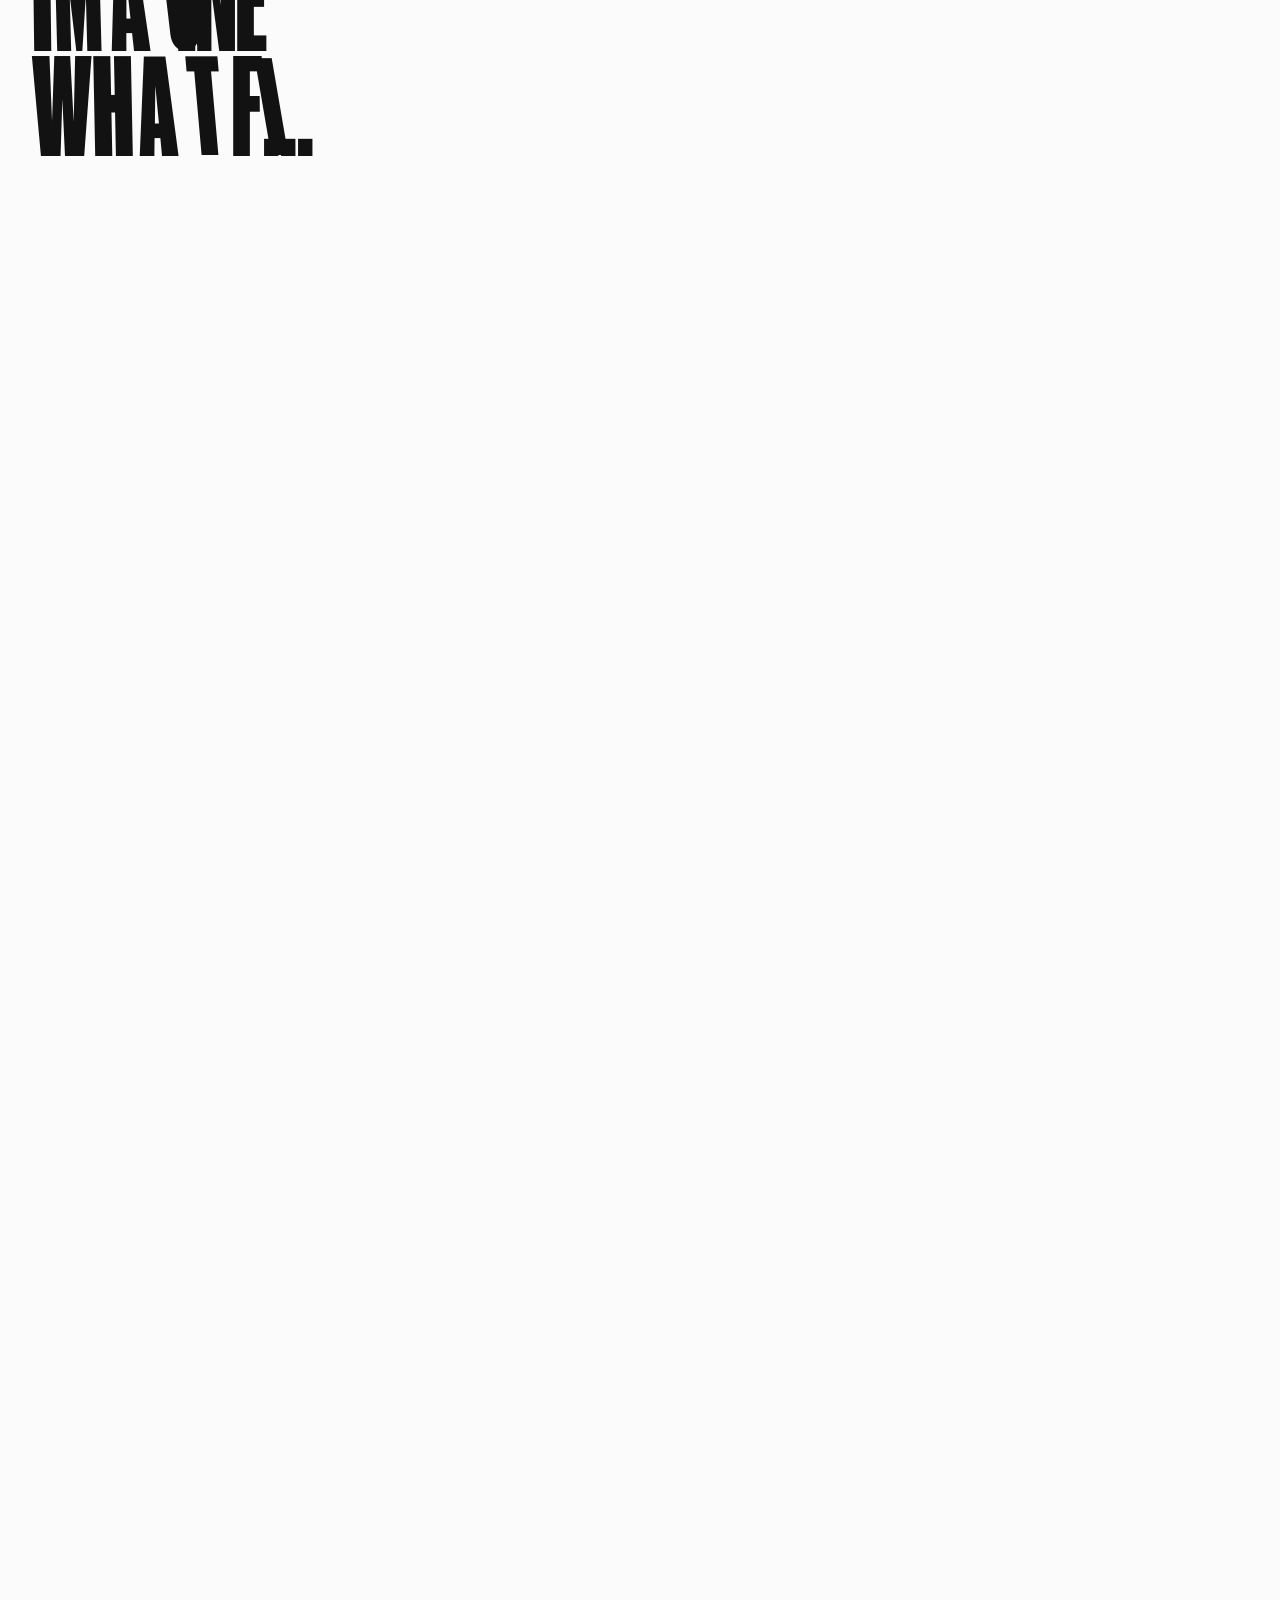
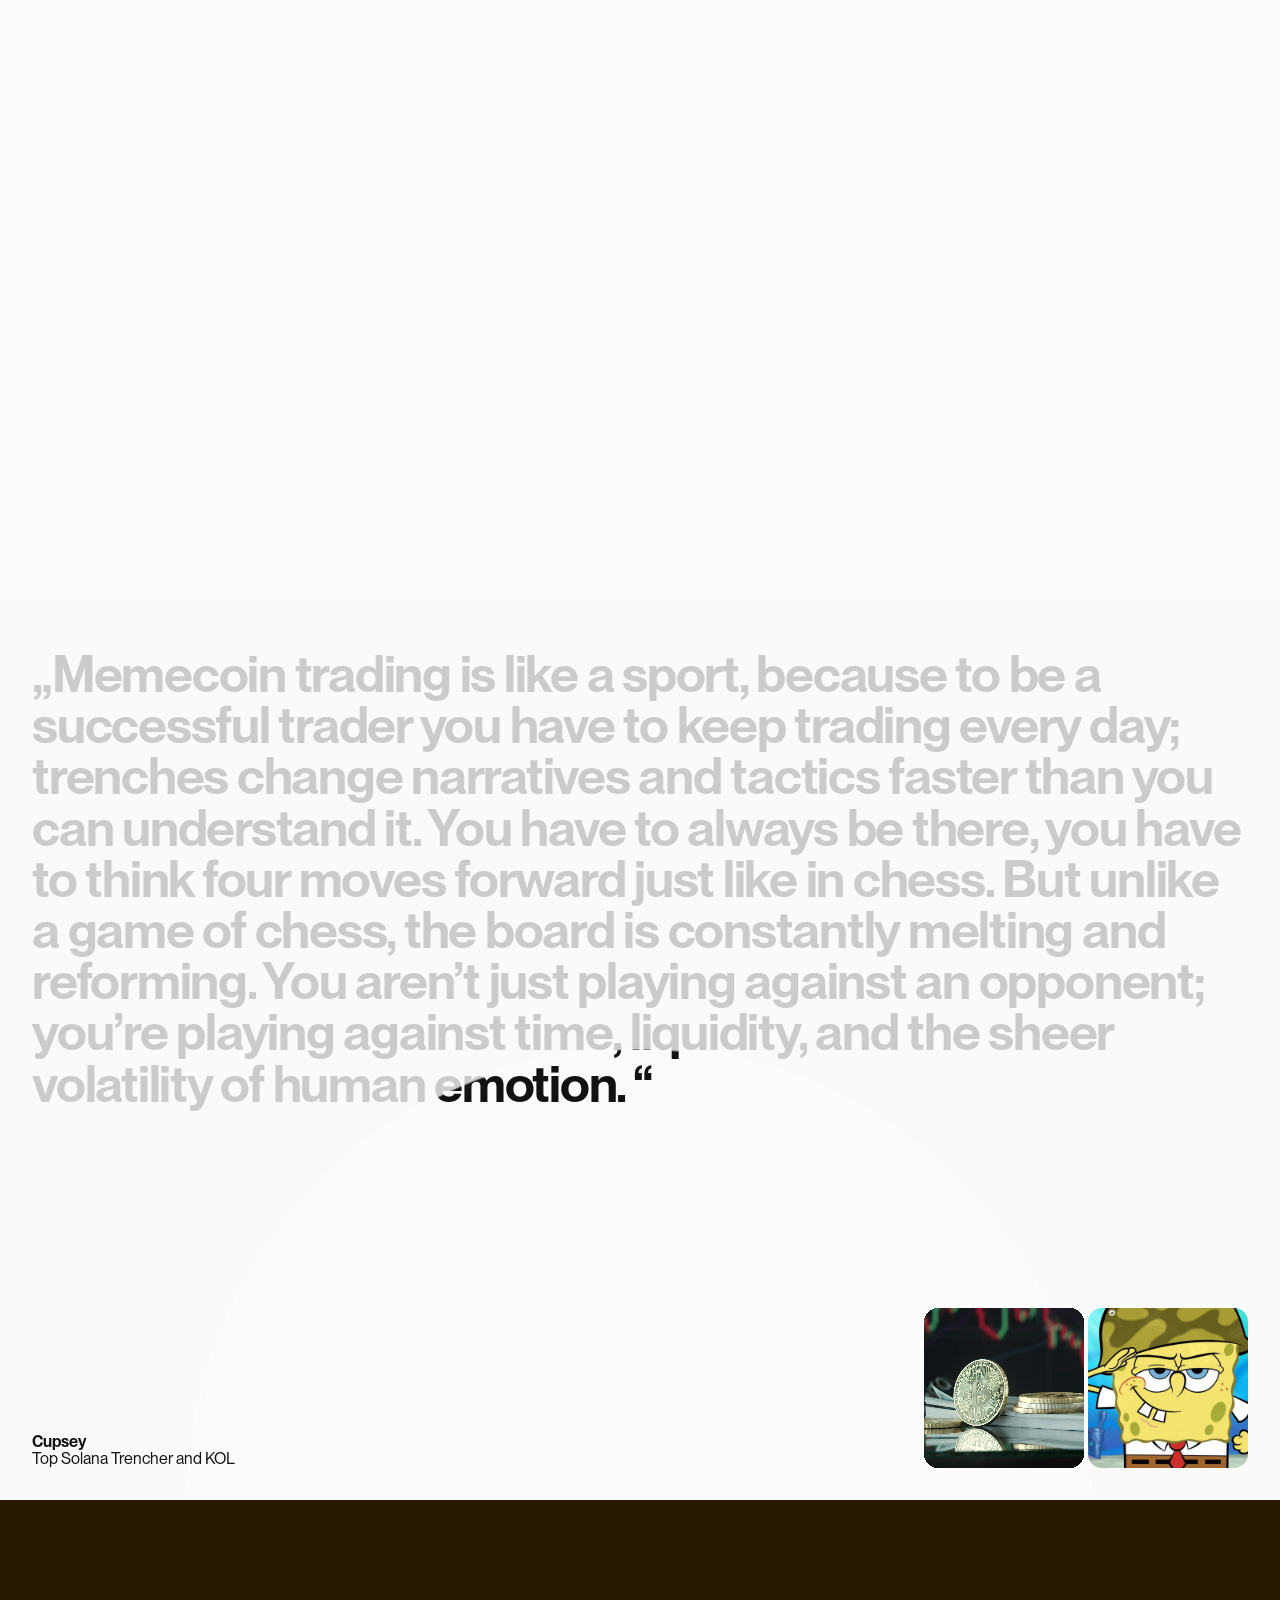
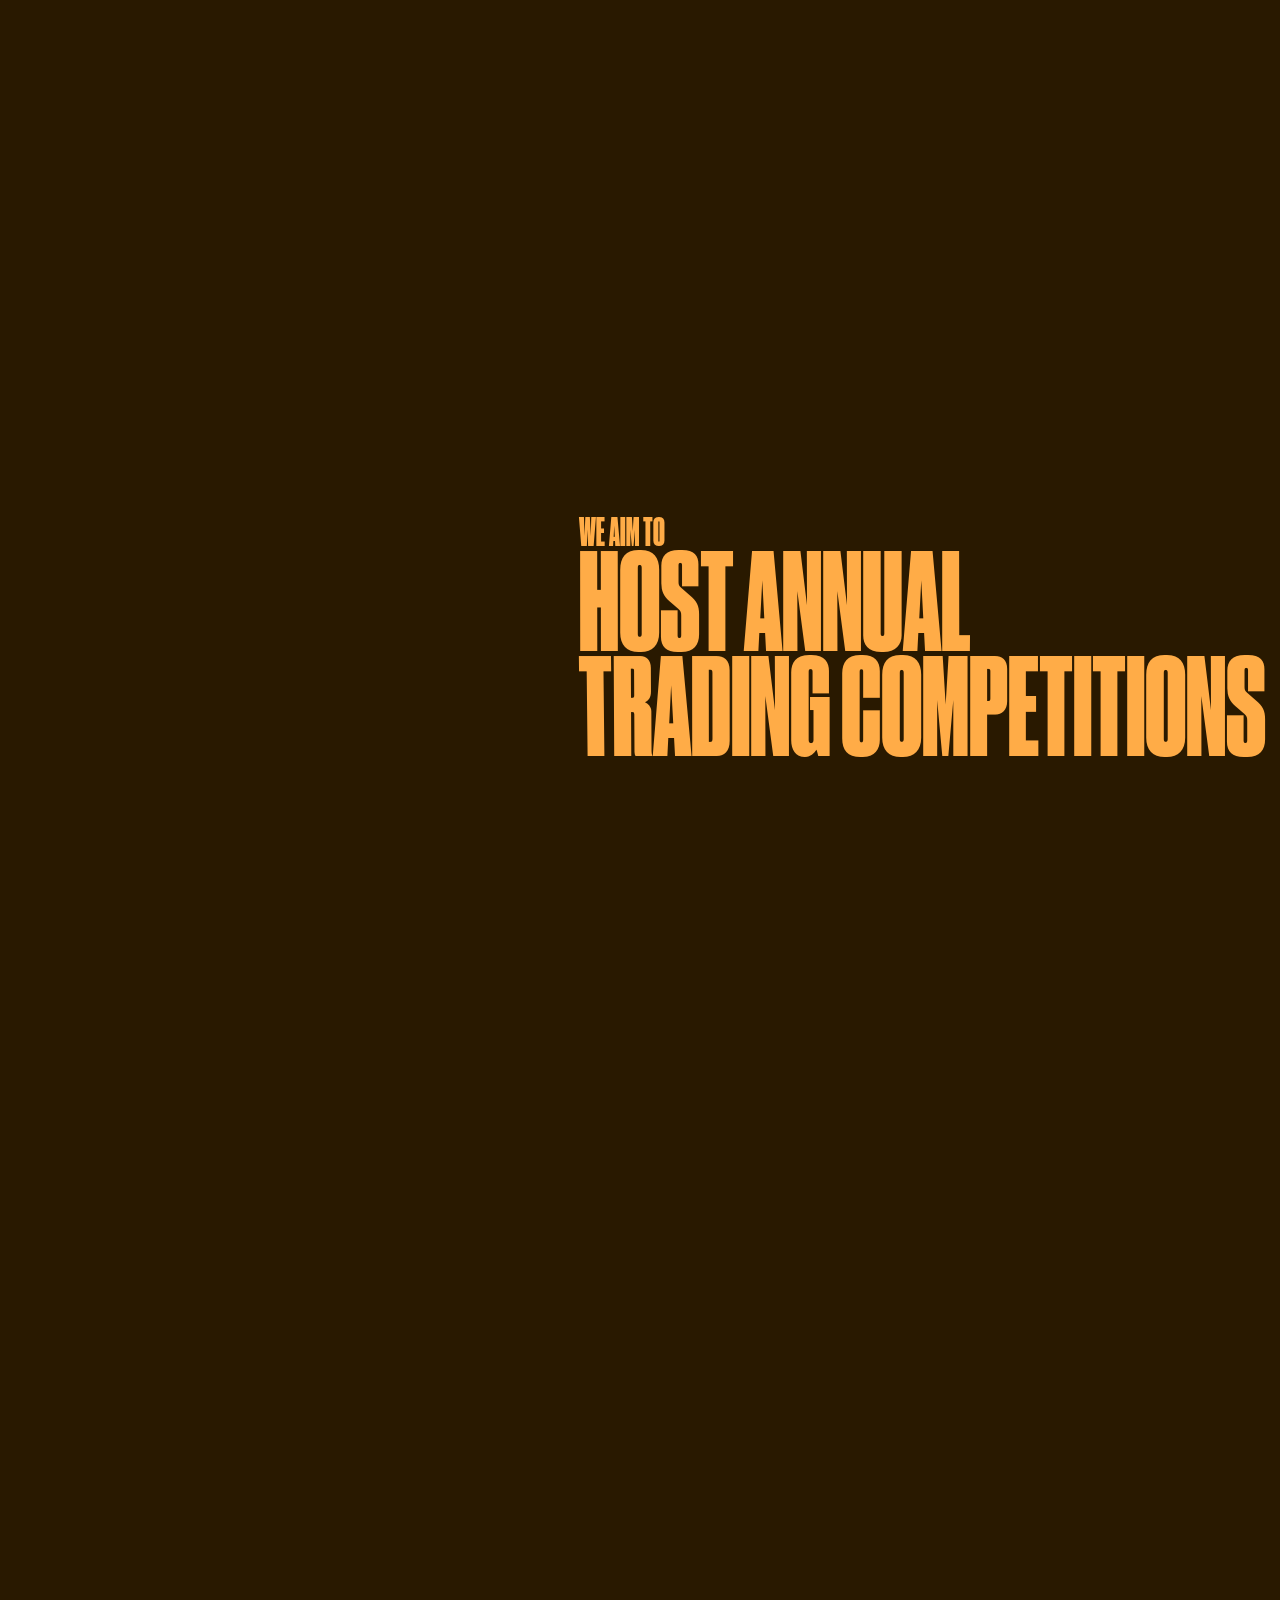
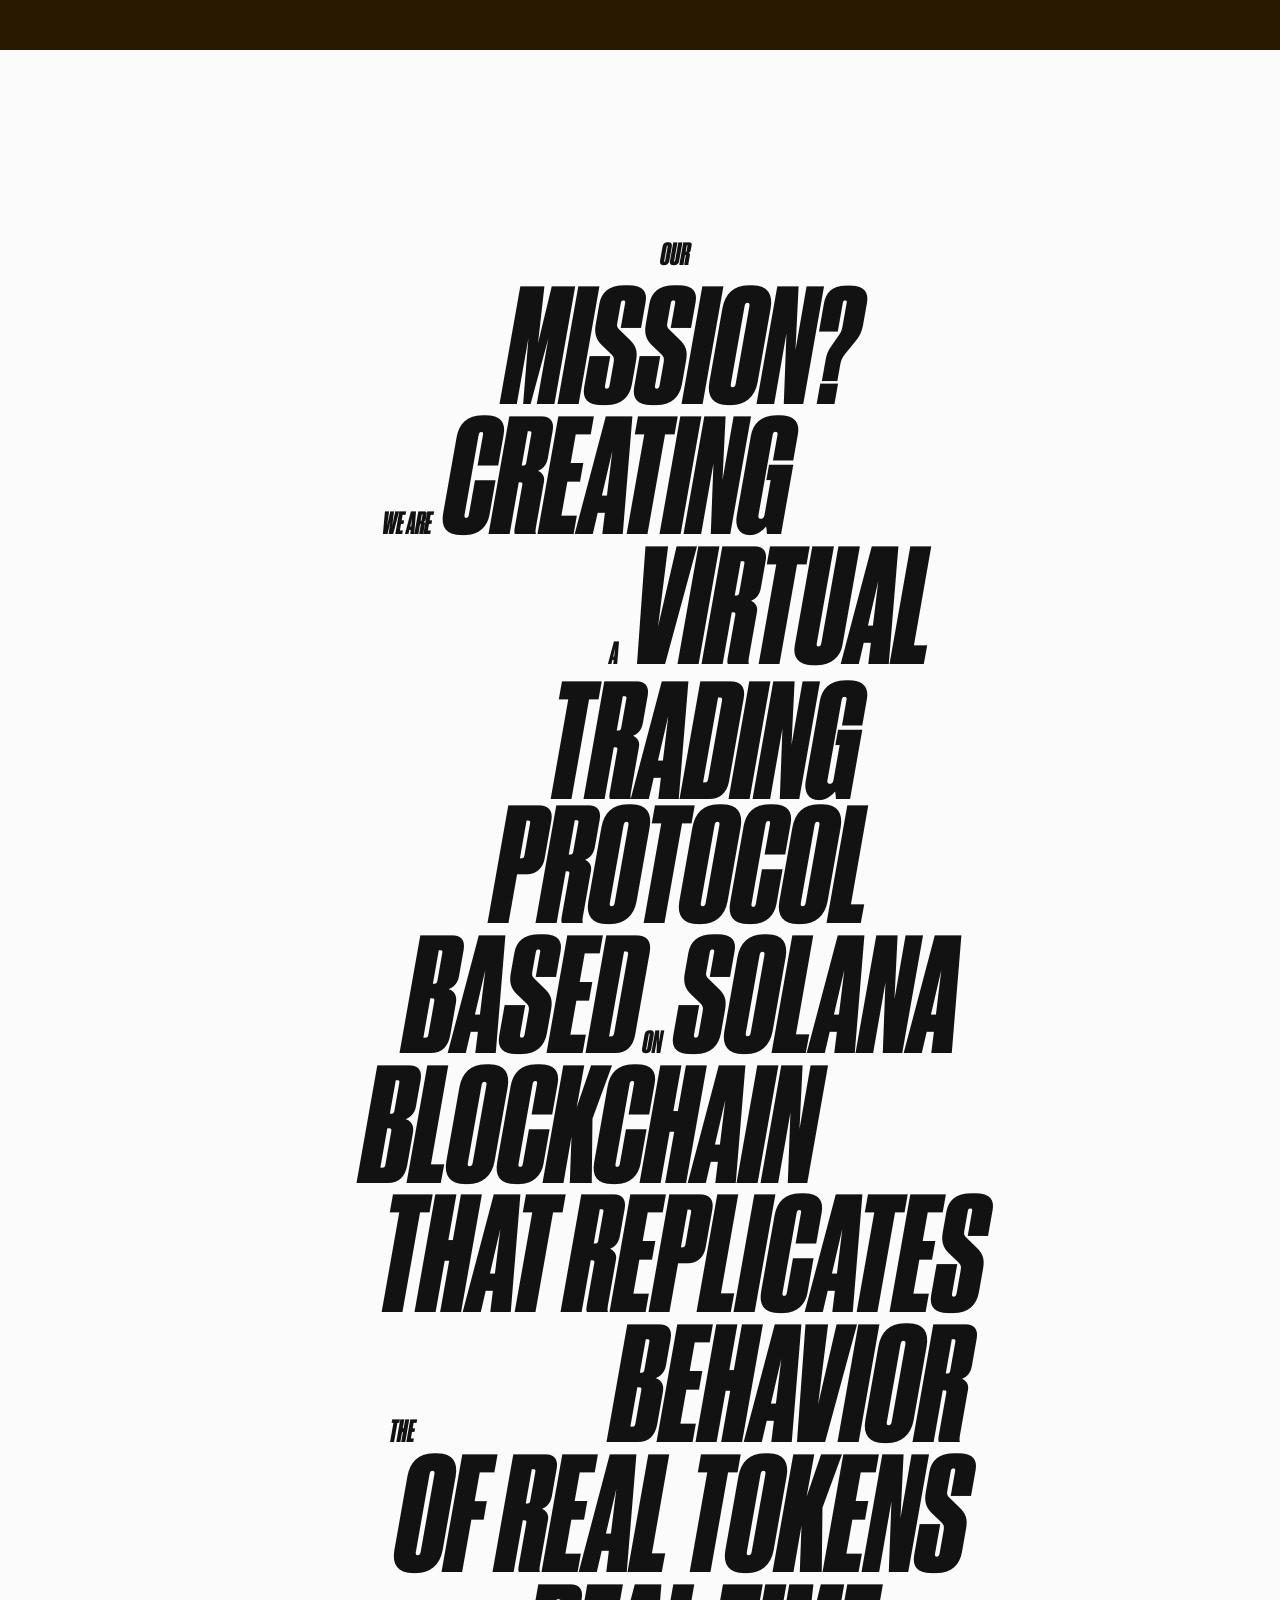
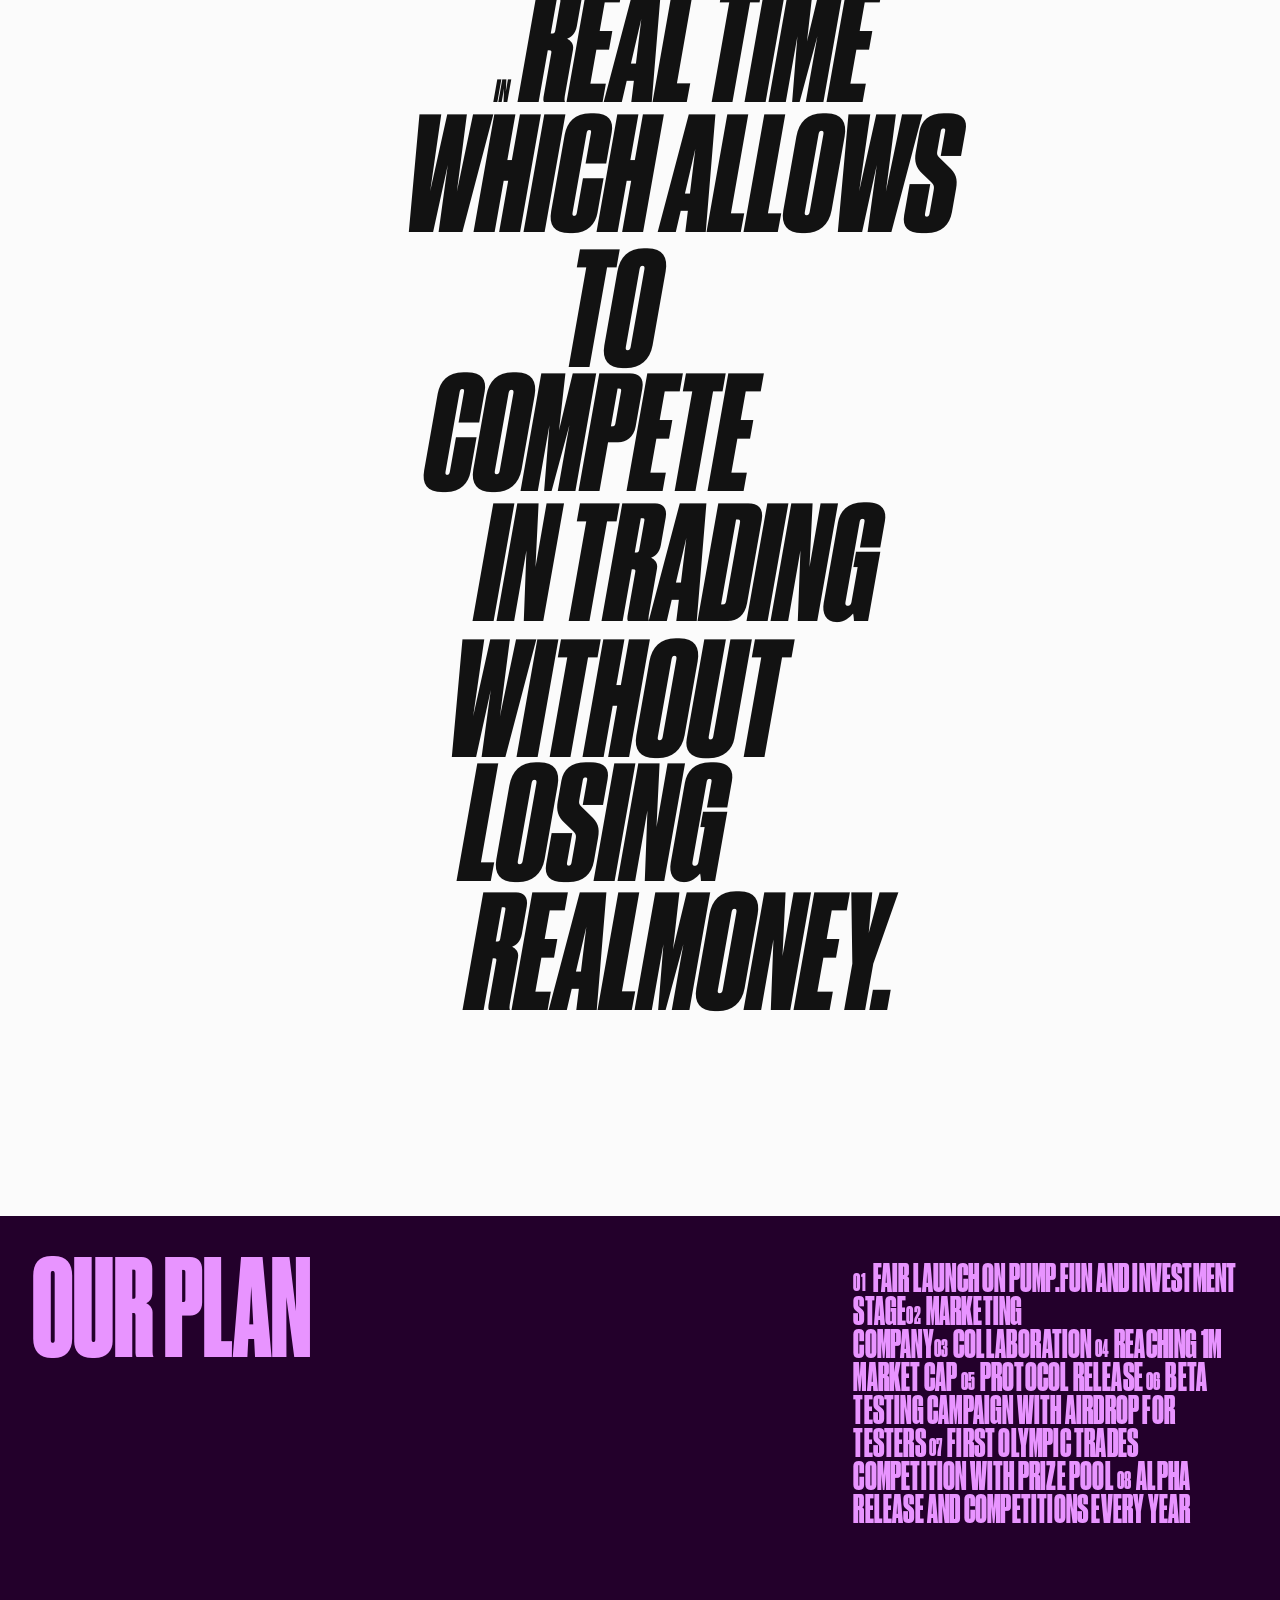
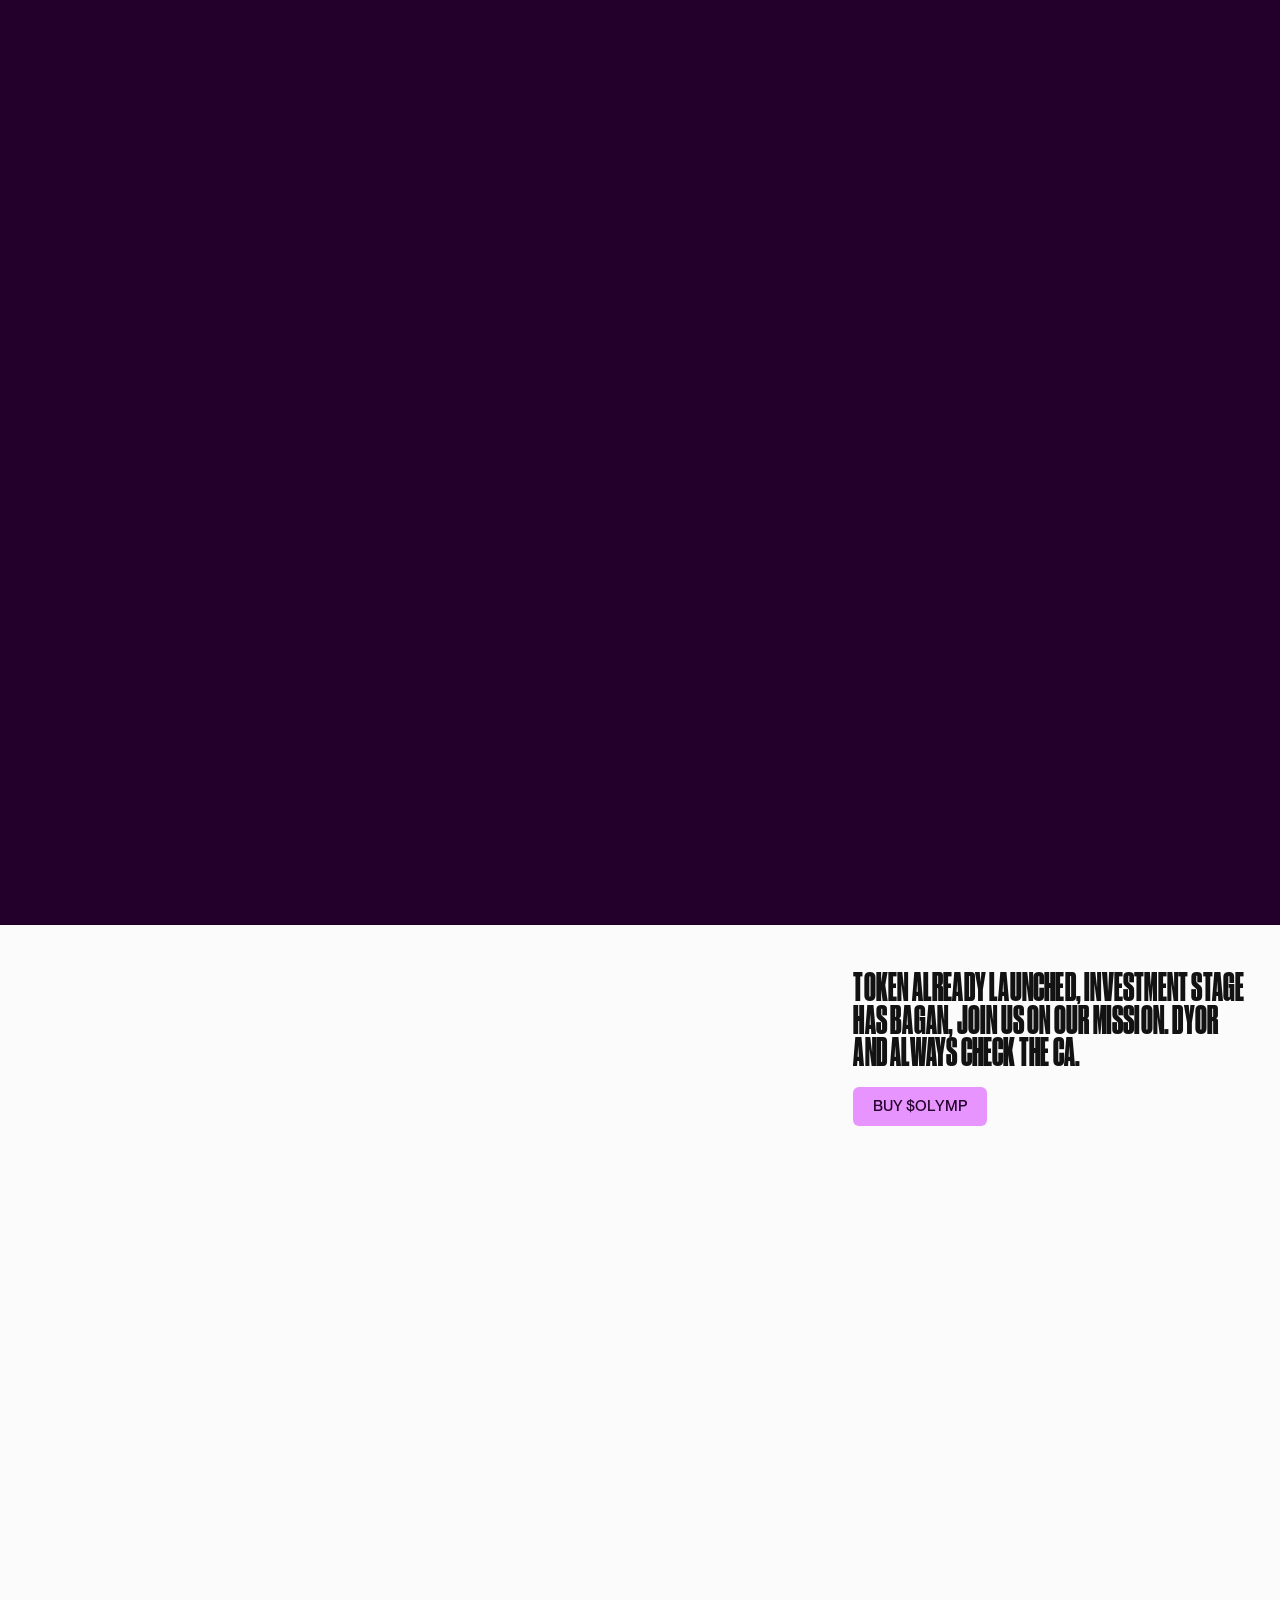
==== commit 4973c842: "1" ====
--- a/index.html
+++ b/index.html
@@ -286,11 +286,11 @@
 </audio>
 <audio id="sound-sled" preload="auto">
   <source src="media/chrviRgDwcvn.mp3" type="audio/mpeg">
-</audio></div><div data-transition="" class="transition"><div class="transition-ball is-1"></div><div class="transition-ball is-2"></div><div class="transition-ball is-3"></div></div><div data-sticker-cursor="" class="sticker-cursor"><div class="sticker-cursor-inner"><div data-sticker-cursor-item="" class="sticker-cursor-item"><svg xmlns="http://www.w3.org/2000/svg" fill="none" viewBox="0 0 39 23" width="100%" data-sticker-cursor-svg="" class="sticker-cursor-svg"><path fill="#fff" fill-rule="evenodd" d="M5.94 0c.537 0 1.065.055 1.569.174h12.82v.027A6.769 6.769 0 0 1 22.012 0h.525c.537 0 1.065.055 1.568.174H39l-.046 2.118c-.014.623-.206 3.738-.394 6.926-.134 2.276-.267 4.61-.343 6.254h.437v7.354H24.027v-.002c-.47.116-.968.176-1.49.176h-.501a7.01 7.01 0 0 1-1.707-.198v.024H7.431v-.002c-.47.116-.969.176-1.49.176h-.502c-1.561 0-3.052-.433-4.114-1.598C.299 20.276 0 18.819 0 17.47V5.405c.016-1.243.313-2.643 1.293-3.75C2.32.495 3.79 0 5.415 0h.526Z" clip-rule="evenodd"></path><path fill="#121212" d="M33.59 2.247h3.28c-.026 1.145-.752 12.163-.802 14.875h-1.702c-.05-2.712-.776-13.73-.776-14.875Zm2.979 15.297v3.21h-2.703v-3.21h2.703ZM29.267 20.753h-3.154V2.247h3.154l-.026 6.666 1.052-6.666h3.153L31.92 10.63l1.602 10.123h-3.304l-.977-7.288.026 7.288ZM22.262 18.216c.275 0 .325-.224.325-.522v-5.398h3.104v5.472c0 1.667-.927 3.16-3.154 3.16h-.5c-2.378 0-3.355-1.294-3.355-3.458V5.43c.025-1.94.927-3.358 3.33-3.358h.525c2.202 0 3.154 1.194 3.154 3.01v4.9h-3.104v-4.8c0-.3-.05-.473-.325-.473-.25 0-.326.15-.326.472v12.512c0 .323.075.522.326.522ZM18.244 2.247v18.506h-3.18V2.247h3.18ZM9.516 2.247h3.154l.025 15.571h2.002l-.025 2.935H9.516V2.247ZM5.665 18.216c.275 0 .325-.224.325-.522v-5.398h3.104v5.472c0 1.667-.926 3.16-3.154 3.16h-.5c-2.378 0-3.354-1.294-3.354-3.458V5.43c.025-1.94.926-3.358 3.329-3.358h.525c2.203 0 3.154 1.194 3.154 3.01v4.9H5.99v-4.8c0-.3-.05-.473-.325-.473-.25 0-.325.15-.325.472v12.512c0 .323.075.522.325.522Z"></path></svg></div></div></div><div data-w-id="3f9927a9-14a0-caec-58a9-0fa8f5f38521" class="nav"><div data-intro-nav="" class="vw-desktop"><div class="nav-wrap"><div class="w-layout-grid global-grid"><div id="w-node-_3f9927a9-14a0-caec-58a9-0fa8f5f3852c-f5f38521" class="align-vertically"><a href="/" data-transition-link="dark-purple" aria-current="page" class="section-layer-div w-inline-block w--current"><div class="nav-logo-purple"><div class="align-vertically is-left-aligned"><img sizes="(max-width: 813px) 100vw, 813px" srcset="images/bNyKQS6nDwka.png 500w, images/nS8KoW7gnnzv.png 813w" alt="" src="images/nS8KoW7gnnzv.png" loading="lazy" class="nav-logo"></div></div><div class="nav-logo-black"><div class="align-vertically is-left-aligned"><img sizes="(max-width: 1179px) 100vw, 1179px" srcset="images/Nd47l2fLhjOt.png 500w, images/Njx1i17ttfLg.png 800w, images/q7WNdvFkLFLB.png 1179w" alt="champions for good logo" src="images/q7WNdvFkLFLB.png" loading="lazy" class="nav-logo"></div></div><div class="nav-logo-yellow"><div class="align-vertically is-left-aligned"><img sizes="(max-width: 1179px) 100vw, 1179px" srcset="images/NeovSQIjisY1.png 500w, images/19dzYHknzD2n.png 800w, images/xJctTaRSUFt7.png 1179w" alt="champions for good logo" src="images/xJctTaRSUFt7.png" loading="lazy" class="nav-logo"></div></div><div class="nav-logo-green"><div class="align-vertically is-left-aligned"><img sizes="(max-width: 1179px) 100vw, 1179px" srcset="images/FF2xh7HE1SNl.png 500w, images/WQNn7oDnWrIS.png 1179w" alt="champions for good logo" src="images/WQNn7oDnWrIS.png" loading="lazy" class="nav-logo"></div></div></a><link rel="prefetch" href="/"></div><div id="w-node-_3f9927a9-14a0-caec-58a9-0fa8f5f38525-f5f38521" class="align-horizontally g-2"><a data-transition-link="dark-purple" data-link="" href="https://x.com" class="nav-item-d w-inline-block"><span class="nav-item-d-wrap"><span data-link-text="" class="nav-item-d-text is-first">Twitter</span><span data-link-text="" aria-hidden="true" class="nav-item-d-text is-second">Twitter</span></span></a><link rel="prefetch" href="https://x.com"><a data-transition-link="brown" data-link="" href="/docs.html" class="nav-item-d w-inline-block"><span class="nav-item-d-wrap"><span data-link-text="" class="nav-item-d-text is-first">Docs</span><span data-link-text="" aria-hidden="true" class="nav-item-d-text is-second">Docs</span></span></a><link rel="prefetch" href="/docs.html"><a style="display:none" data-transition-link="dark-green" data-link="" href="/faq" class="nav-item-d w-inline-block"><span class="nav-item-d-wrap"><span data-link-text="" class="nav-item-d-text is-first">FAQ</span><span data-link-text="" aria-hidden="true" class="nav-item-d-text is-second">FAQ</span></span></a><link rel="prefetch" href="/faq"><button data-w-id="ca82f555-3878-cc37-e9eb-f042c8287c16" aria-pressed="false" aria-label="Sound anschalten und ausschalten" data-sound-toggle="" type="button" class="sound-toggle"><span class="sound-toggle-text-wrap"><span class="sound-toggle-text is-first">Sounds</span><span class="sound-toggle-text is-second">Sounds</span></span><span class="sound-toggle-bar"><div class="sound-toggle-bar-bg"></div><span class="sound-toggle-bar-inner"><span class="sound-toggle-bar-dot"></span></span></span></button></div><div id="w-node-_3f9927a9-14a0-caec-58a9-0fa8f5f3853a-f5f38521" class="align-vertically is-right-aligned"><a data-button="" href="https://jup.ag" target="_blank" class="default-btn has-ball is-nav w-inline-block"><span class="default-btn-wrap"><span class="default-btn-txt is-first">BUY $OLYMP</span><span class="default-btn-txt is-second" aria-hidden="true">BUY $OLYMP</span></span><span class="default-btn-bg is-nav"></span></a></div></div></div></div><div data-intro-nav="" class="vw-mobile"><div data-animation="default" data-collapse="medium" data-duration="400" data-easing="ease" data-easing2="ease" role="banner" class="webflow-native-nav-mobile w-nav"><div class="nav-outer"><div class="nav-inner"><div class="align-vertically"><a href="/" data-transition-link="dark-purple" aria-current="page" class="section-layer-div h-auto w-inline-block w--current"><div class="nav-logo-purple"><div class="align-vertically is-left-aligned"><img sizes="(max-width: 813px) 100vw, 813px" srcset="images/bNyKQS6nDwka.png 500w, images/nS8KoW7gnnzv.png 813w" alt="" src="images/nS8KoW7gnnzv.png" loading="lazy" class="nav-logo"></div></div><div class="nav-logo-black"><div class="align-vertically is-left-aligned"><img sizes="(max-width: 1179px) 100vw, 1179px" srcset="images/Nd47l2fLhjOt.png 500w, images/Njx1i17ttfLg.png 800w, images/q7WNdvFkLFLB.png 1179w" alt="champions for good logo" src="images/q7WNdvFkLFLB.png" loading="lazy" class="nav-logo"></div></div><div class="nav-logo-yellow"><div class="align-vertically is-left-aligned"><img sizes="(max-width: 1179px) 100vw, 1179px" srcset="images/NeovSQIjisY1.png 500w, images/19dzYHknzD2n.png 800w, images/xJctTaRSUFt7.png 1179w" alt="champions for good logo" src="images/xJctTaRSUFt7.png" loading="lazy" class="nav-logo"></div></div><div class="nav-logo-green"><div class="align-vertically is-left-aligned"><img sizes="(max-width: 1179px) 100vw, 1179px" srcset="images/FF2xh7HE1SNl.png 500w, images/WQNn7oDnWrIS.png 1179w" alt="champions for good logo" src="images/WQNn7oDnWrIS.png" loading="lazy" class="nav-logo"></div></div></a><link rel="prefetch" href="/"></div><div id="w-node-_3f9927a9-14a0-caec-58a9-0fa8f5f38547-f5f38521" class="nav-btn-div"><div class="menu-button w-nav-button"><div class="section-layer-div"><div data-w-id="3f9927a9-14a0-caec-58a9-0fa8f5f3854a" class="section-layer-1 is-relative"><div class="button-txt open">Menu</div></div><div data-w-id="3f9927a9-14a0-caec-58a9-0fa8f5f3854d" class="section-layer-2 is-absolute"><div data-w-id="3f9927a9-14a0-caec-58a9-0fa8f5f3854e" class="button-txt close">Close</div></div></div></div></div><nav role="navigation" class="nav-menu-div w-nav-menu"><ul role="list" class="nav-menu-right w-list-unstyled"><li data-w-id="3f9927a9-14a0-caec-58a9-0fa8f5f38552" class="nav-item"><a href="https://x.com" data-transition-link="dark-purple" class="nav-link">Members</a></li><li data-w-id="3f9927a9-14a0-caec-58a9-0fa8f5f38555" class="nav-item"><a href="/events" data-transition-link="brown" class="nav-link">Events</a></li><li data-w-id="3f9927a9-14a0-caec-58a9-0fa8f5f38558" class="nav-item"><a href="/faq" data-transition-link="dark-green" class="nav-link">faq</a></li><li data-w-id="3f9927a9-14a0-caec-58a9-0fa8f5f3855b" class="nav-item"><a href="https://jup.ag" target="_blank" class="nav-link">BUY $OLYMP</a></li></ul></nav></div></div></div></div></div><div class="main-content"><div class="breakpoint-section"><div id="hero" data-image-trail="" class="trailing-section"><div data-image-trail-root="" class="image-trail-overlay"></div><div class="image_wrap"><img class="content_img" src="images/zJEi1znI1e9W.webp" alt="Ein Mann in weißem Tanktop und blauer Hose läuft schnell vor einem blauen Hintergrund." data-image-trail-item="" sizes="(max-width: 800px) 100vw, 800px" loading="lazy" srcset="images/qbYkINOVgAnM.webp 500w, images/zJEi1znI1e9W.webp 800w"><img class="content_img" src="images/690324b72fb3b98a770828b9_Frame%2027408.jpg" alt="Football player in red jersey and white belt standing outdoors under clear blue sky with bright sunlight." data-image-trail-item="" sizes="(max-width: 998px) 100vw, 998px" loading="lazy" srcset="images/690324b72fb3b98a770828b9_Frame%2027408-p-500.jpg 500w, images/690324b72fb3b98a770828b9_Frame%2027408-p-800.jpg 800w, images/690324b72fb3b98a770828b9_Frame%2027408.jpg 998w"><img class="content_img" src="images/O6Obzco7YNXe.webp" alt="Low-angle view of a female fencer in white fencing gear holding a foil against a clear blue sky." data-image-trail-item="" sizes="(max-width: 800px) 100vw, 800px" loading="lazy" srcset="images/gb60usXbeyag.webp 500w, images/O6Obzco7YNXe.webp 800w"><img class="content_img" src="images/SdhdZ5ANZWaH.webp" alt="Man in a light sweater holding a drink, standing among a crowd at an outdoor event." data-image-trail-item="" sizes="(max-width: 800px) 100vw, 800px" loading="lazy" srcset="images/CcQLlZF3TMny.webp 500w, images/SdhdZ5ANZWaH.webp 800w"><img class="content_img" src="images/Akk0UQToBtFF.webp" alt="Close-up of a hockey player wearing a white helmet and red jersey in low lighting." data-image-trail-item="" sizes="(max-width: 800px) 100vw, 800px" loading="lazy" srcset="images/Dir6qmVDePak.webp 500w, images/Akk0UQToBtFF.webp 800w"><img class="content_img" src="images/9vG61fJXrf3R.webp" alt="Woman dressed in white equestrian attire standing next to a white horse in a dimly lit indoor setting." data-image-trail-item="" sizes="(max-width: 800px) 100vw, 800px" loading="lazy" srcset="images/aMdmVDxYdpzD.webp 500w, images/9vG61fJXrf3R.webp 800w"><img class="content_img" src="images/zTrGh85mj4Wk.webp" alt="Lacrosse player wearing white jersey and helmet holding a stick against a clear blue sky." data-image-trail-item="" sizes="(max-width: 800px) 100vw, 800px" loading="lazy" srcset="images/RGPH9LabrWFQ.webp 500w, images/zTrGh85mj4Wk.webp 800w"><img class="content_img" src="images/RUErrZgFoepU.webp" alt="Young woman smiling and engaging in conversation with a young man in a softly lit indoor setting surrounded by other people." data-image-trail-item="" sizes="(max-width: 800px) 100vw, 800px" loading="lazy" srcset="images/SQjle8KlBA3f.webp 500w, images/RUErrZgFoepU.webp 800w"><img class="content_img" src="images/IYJdGZtj3RTc.webp" alt="Young female softball player holding a bat and glove, standing on a dusty field at dusk." data-image-trail-item="" sizes="(max-width: 800px) 100vw, 800px" loading="lazy" srcset="images/TzKdOL6hRxbr.webp 500w, images/IYJdGZtj3RTc.webp 800w"><img class="content_img" src="images/EoEkZTar1VDO.webp" alt="Ice hockey player wearing white and blue gear skating on an outdoor rink at sunset." data-image-trail-item="" sizes="(max-width: 800px) 100vw, 800px" loading="lazy" srcset="images/jq0BMUv14ubE.webp 500w, images/EoEkZTar1VDO.webp 800w"></div><div data-sound-hero-id="sound-fencing" data-sound-hero="" class="main-wrapper"><section class="image_trail_section_hero"><div class="content_bg"></div><div class="global-wrapper h-100 bp-2 c1"><div class="align-vertically h-100 is-bottom-aligned"><div data-intro-title-visual="" class="hero-sticker" data-w-id="8a003b01-2136-02fb-4fb3-a3377faf731e" data-animation-type="lottie" data-src="https://cdn.prod.website-files.com/68d958ba50e5b8ce718345d4/69ad2f7fa0d8a42f48e7cb33_fencing.json" data-loop="1" data-direction="1" data-autoplay="1" data-is-ix2-target="0" data-renderer="svg" data-default-duration="0" data-duration="6.458333333333333"></div><div class="global-subline-div _6"><h1 data-intro-title="" class="custom-headline-01"><span data-intro-title-span="" class="custom-headline-01-span">The </span>OLYMPIC <span data-intro-title-span="" class="custom-headline-01-span"> </span><br>TRADES COIN</h1></div></div></div></section></div></div><div class="vw-mobile"><div class="default-section is-purple overflow-none"><div class="global-wrapper is-first-section"><div class="global-headline-div"><h1 data-intro-title="" class="custom-headline-01"><span data-intro-title-span="" class="custom-headline-01-span">The </span>OLYMPIC <span data-intro-title-span="" class="custom-headline-01-span"> </span><br>TRADES COIN</h1><div class="global-subline-div _1"><div class="max-width _35"><p data-intro-paragraph="" class="global-headline-s is-pink">If Memecoin trading became a real olympic sport... </p></div></div></div><div class="global-subline-div _6"><div data-stacked-cards="" class="stack-cards"><div class="stack-cards__stack"><div class="stack-cards__before"></div><div class="stack-cards__collection"><div data-stacked-cards-list="" class="stack-cards__list"><div data-stacked-cards-item="" class="stack-cards__item"><div data-stacked-cards-card="" class="stack-cards__card"><img class="stack-cards__card-image is--first" src="images/zJEi1znI1e9W.webp" width="800" height="800" alt="Ein Ruderer in einem Einerskiff gleitet auf ruhigem Wasser." sizes="(max-width: 991px) 100vw, 1230px" data-intro-image="" loading="eager" srcset="images/qbYkINOVgAnM.webp 500w, images/zJEi1znI1e9W.webp 800w"></div></div><div data-stacked-cards-item="" class="stack-cards__item"><div data-stacked-cards-card="" class="stack-cards__card"><img class="stack-cards__card-image is--second" src="images/O6Obzco7YNXe.webp" width="800" height="800" alt="Leichtathlet in Startposition auf Bahn vor einem Rennen auf Tartanbahn." sizes="(max-width: 991px) 100vw, 1139px" data-intro-image="" loading="eager" srcset="images/gb60usXbeyag.webp 500w, images/O6Obzco7YNXe.webp 800w"></div></div><div data-stacked-cards-item="" class="stack-cards__item"><div data-stacked-cards-card="" class="stack-cards__card"><img class="stack-cards__card-image is--third" src="images/EoEkZTar1VDO.webp" width="800" height="800" alt="Zwei Fechter in weißer Schutzkleidung und Masken im Angriff während eines Wettkampfs." sizes="(max-width: 991px) 100vw, 1139px" data-intro-image="" loading="eager" srcset="images/jq0BMUv14ubE.webp 500w, images/EoEkZTar1VDO.webp 800w"></div></div><div data-stacked-cards-item="" class="stack-cards__item"><div data-stacked-cards-card="" class="stack-cards__card"><img class="stack-cards__card-image is--fourth" src="images/zTrGh85mj4Wk.webp" width="800" height="800" alt="Rennradfahrer in rotem Trikot und schwarzer Hose mit Nummer 298 fährt auf einem blauen Fahrrad vor grünem Hintergrund." sizes="(max-width: 991px) 100vw, 1210px" data-intro-image="" loading="eager" srcset="images/RGPH9LabrWFQ.webp 500w, images/zTrGh85mj4Wk.webp 800w"></div></div></div></div></div></div></div></div></div></div></div><div data-volleyball-sound="" class="breakpoint-section"><div class="vw-desktop"><div data-w-id="9c0b258f-fa03-b4a0-61dc-1c18e637c983" class="nav-purple-to-black"></div><div data-volleyball="" data-w-id="870a0f2a-6706-0764-5a9f-d1280334b4d2" class="animation-section-wrap _400"><div class="animation-section-div"><div class="section-layer-div"><div class="section-layer-1 is-relative"><div data-preserve-aspect-ratio="xMidYMid slice" data-w-id="04dbf65f-aa8b-6637-0c53-02ca710eec45" data-is-ix2-target="1" class="lottie" data-animation-type="lottie" data-src="https://cdn.prod.website-files.com/68d958ba50e5b8ce718345d4/699cbf57a3baf554905772e8_volleyball_desktop.json" data-loop="0" data-direction="1" data-autoplay="0" data-renderer="svg" data-default-duration="0" data-duration="8.074741408074741"></div></div><div data-w-id="e0c74d1e-050e-08e6-562c-fef2735b39f0" class="section-layer-2 is-absolute"><div class="global-wrapper h-100 bp-2"><div data-volleyball-content="" class="align-vertically h-100 is-bottom-aligned is-left-aligned"><div data-sticker-white="" data-sticker="" class="sticker-wrap"><div class="align-to-headline"><div data-volleyball-subline="" class="global-headline-s">Let's</div></div><div class="global-subline-div _05 is-left-aligned"><div class="max-width _45 is-left-aligned"><h2 data-volleyball-title="" class="global-headline-xl is-left-aligned">Imagine<br>What  If...</h2></div></div><img src="images/c0F3Z9Rq1JMI.svg" loading="lazy" width="298" height="160" alt="" data-sticker-item="" class="sticker is-purple-1"><img src="images/IwMO3xkAa3Ta.svg" loading="lazy" width="298" height="279" alt="" data-sticker-item="" class="sticker is-purple-2"><img src="images/ZclMYcmowF8l.svg" loading="lazy" width="338" height="338" alt="" data-sticker-item="" class="sticker is-purple-3"><img src="images/xOKb7lfRBgKb.svg" loading="lazy" width="300" height="300" alt="" data-sticker-item="" class="sticker is-green-1"><img src="images/ArkY2KK4RA0G.svg" loading="lazy" width="338" height="338" alt="" data-sticker-item="" class="sticker is-green-2"><img src="images/fkckb4fmCMMv.svg" loading="lazy" width="277" height="160" alt="" data-sticker-item="" class="sticker is-yellow-1"><img src="images/tjrBRqPeNPNj.svg" loading="lazy" width="338" height="338" alt="" data-sticker-item="" class="sticker is-yellow-2"></div></div></div></div><div data-pointer-events-none="" data-w-id="256c34ce-5e99-35a7-ca04-8417b5e11231" class="section-layer-3"><div class="align-vertically h-100 is-bottom-aligned is-left-aligned"><div data-preserve-aspect-ratio="xMidYMid slice" id="w-node-_0aba2c80-6320-490b-7bea-24917965bd46-35577da4" data-w-id="0aba2c80-6320-490b-7bea-24917965bd46" data-is-ix2-target="1" class="lottie" data-animation-type="lottie" data-src="https://cdn.prod.website-files.com/68d958ba50e5b8ce718345d4/69b860a75dc06d6daafcd1ba_horse.json" data-loop="0" data-direction="1" data-autoplay="0" data-renderer="svg" data-default-duration="0" data-duration="2.0353687020353686"></div><div class="padding _2 tm-0"><div class="global-subline-div _3"><div class="global-grid is-bottom-aligned"><div id="w-node-_95202b42-6204-19a1-93a7-d1337c480a7a-35577da4" class="align-vertically is-left-aligned"><h2 class="global-headline-xl is-left-aligned is-green">Trading</h2></div><div id="w-node-a6e47cfd-28df-e9e4-6072-c6e54c94b4e3-35577da4" class="global-headline-s is-left-aligned is-green">Became a real competitive sport... just like chess...</div></div></div></div></div></div></div></div></div></div><div data-volleyball-sound-mobile="" class="vw-mobile"><div class="m-nav-purple-to-black"></div><div class="default-section h-100 overflow-none"><div class="section-layer-div"><div class="section-layer-1 is-relative"><div class="align-vertically h-100 is-bottom-aligned"><div class="lottie is-horse" data-w-id="e7cd1ef3-ce26-4df7-4f5a-a77d13a4eaf7" data-animation-type="lottie" data-src="https://cdn.prod.website-files.com/68d958ba50e5b8ce718345d4/69b1e768a04dcf41aacfa94b_horse_mobile.json" data-loop="1" data-direction="1" data-autoplay="1" data-is-ix2-target="0" data-renderer="svg" data-default-duration="0" data-duration="2.0353687020353686"></div></div></div><div class="section-layer-2 is-absolute"><div class="global-wrapper vp-3 h-100"><div class="align-vertically h-100 is-top-aligned"><div data-sticker-active="" data-sticker="" class="sticker-wrap"><div class="global-headline-s is-left-aligned">Just</div><div class="global-subline-div _05 is-left-aligned m-01"><div class="max-width _45 is-left-aligned"><h2 class="global-headline-xl is-left-aligned">Imagine<br>If Trading</h2></div></div><img src="images/xOKb7lfRBgKb.svg" loading="lazy" width="300" height="300" alt="" data-sticker-item="" class="sticker is-green-1"><img src="images/ArkY2KK4RA0G.svg" loading="lazy" width="338" height="338" alt="" data-sticker-item="" class="sticker is-green-2"></div><div class="global-subline-div _1 is-left-aligned"><p class="global-headline-s is-left-aligned">Became a real competitive sport... just like chess...</p></div></div></div></div></div></div></div></div><div class="default-section h-100"><div class="section-layer-div"><div class="section-layer-1 is-relative"><div class="parallax-img-div"><div data-poster-url="https://cdn.prod.website-files.com/68d958ba50e5b8ce718345d4%2F6915e3a665b14987f9cff4ec_c4g_2_poster.0000000.jpg" data-video-urls="https://cdn.prod.website-files.com/68d958ba50e5b8ce718345d4%2F6915e3a665b14987f9cff4ec_c4g_2_mp4.mp4,https://cdn.prod.website-files.com/68d958ba50e5b8ce718345d4%2F6915e3a665b14987f9cff4ec_c4g_2_webm.webm" data-autoplay="true" data-loop="true" data-wf-ignore="true" class="parallax-img w-background-video w-background-video-atom"><video id="49bc06cd-22b7-0740-8806-669e3af723e0-video" autoplay="" loop="" style="background-image:url(" https:="" cdn.prod.website-files.com="" 68d958ba50e5b8ce718345d4%2f6915e3a665b14987f9cff4ec_c4g_2_poster.0000000.jpg")"="" muted="" playsinline="" data-wf-ignore="true" data-object-fit="cover"><source src="media/68d958ba50e5b8ce718345d4%252F6915e3a665b14987f9cff4ec_c4g_2_mp4.mp4" data-wf-ignore="true"><source src="media/68d958ba50e5b8ce718345d4%252F6915e3a665b14987f9cff4ec_c4g_2_webm.webm" data-wf-ignore="true"></video></div></div></div><div class="section-layer-2 is-absolute"></div><div class="section-layer-3"><div class="global-wrapper h-100"><div class="align-vertically h-100"><div class="variable-width-10"><img src="images/69135360127a659b8bcd6f0d_fc61bf540fe7c674668d76f770ae0416_Frame%2027415.svg" loading="lazy" alt="White text reading COMMUNITY VOICES inside a rounded rectangular border on black background." class="default-img"></div></div></div></div></div></div><div data-bob="" data-w-id="798c7c83-383c-77e5-8a8d-3b450aa980a7" class="default-section h-100 overflow-none mh-auto"><div class="section-layer-div"><div class="section-layer-1 is-relative"><div class="global-wrapper h-100 tp-3"><div class="align-vertically is-left-aligned h-100 ia-top-aligned"><div class="global-headline-m is-left-aligned is-neue-montreal">„Memecoin trading is like a sport, because to be a successful trader you have to keep trading every day; trenches change narratives and tactics faster than you can understand it. You have to always be there, you have to think four moves forward just like in chess.
+</audio></div><div data-transition="" class="transition"><div class="transition-ball is-1"></div><div class="transition-ball is-2"></div><div class="transition-ball is-3"></div></div><div data-sticker-cursor="" class="sticker-cursor"><div class="sticker-cursor-inner"><div data-sticker-cursor-item="" class="sticker-cursor-item"><svg xmlns="http://www.w3.org/2000/svg" fill="none" viewBox="0 0 39 23" width="100%" data-sticker-cursor-svg="" class="sticker-cursor-svg"><path fill="#fff" fill-rule="evenodd" d="M5.94 0c.537 0 1.065.055 1.569.174h12.82v.027A6.769 6.769 0 0 1 22.012 0h.525c.537 0 1.065.055 1.568.174H39l-.046 2.118c-.014.623-.206 3.738-.394 6.926-.134 2.276-.267 4.61-.343 6.254h.437v7.354H24.027v-.002c-.47.116-.968.176-1.49.176h-.501a7.01 7.01 0 0 1-1.707-.198v.024H7.431v-.002c-.47.116-.969.176-1.49.176h-.502c-1.561 0-3.052-.433-4.114-1.598C.299 20.276 0 18.819 0 17.47V5.405c.016-1.243.313-2.643 1.293-3.75C2.32.495 3.79 0 5.415 0h.526Z" clip-rule="evenodd"></path><path fill="#121212" d="M33.59 2.247h3.28c-.026 1.145-.752 12.163-.802 14.875h-1.702c-.05-2.712-.776-13.73-.776-14.875Zm2.979 15.297v3.21h-2.703v-3.21h2.703ZM29.267 20.753h-3.154V2.247h3.154l-.026 6.666 1.052-6.666h3.153L31.92 10.63l1.602 10.123h-3.304l-.977-7.288.026 7.288ZM22.262 18.216c.275 0 .325-.224.325-.522v-5.398h3.104v5.472c0 1.667-.927 3.16-3.154 3.16h-.5c-2.378 0-3.355-1.294-3.355-3.458V5.43c.025-1.94.927-3.358 3.33-3.358h.525c2.202 0 3.154 1.194 3.154 3.01v4.9h-3.104v-4.8c0-.3-.05-.473-.325-.473-.25 0-.326.15-.326.472v12.512c0 .323.075.522.326.522ZM18.244 2.247v18.506h-3.18V2.247h3.18ZM9.516 2.247h3.154l.025 15.571h2.002l-.025 2.935H9.516V2.247ZM5.665 18.216c.275 0 .325-.224.325-.522v-5.398h3.104v5.472c0 1.667-.926 3.16-3.154 3.16h-.5c-2.378 0-3.354-1.294-3.354-3.458V5.43c.025-1.94.926-3.358 3.329-3.358h.525c2.203 0 3.154 1.194 3.154 3.01v4.9H5.99v-4.8c0-.3-.05-.473-.325-.473-.25 0-.325.15-.325.472v12.512c0 .323.075.522.325.522Z"></path></svg></div></div></div><div data-w-id="3f9927a9-14a0-caec-58a9-0fa8f5f38521" class="nav"><div data-intro-nav="" class="vw-desktop"><div class="nav-wrap"><div class="w-layout-grid global-grid"><div id="w-node-_3f9927a9-14a0-caec-58a9-0fa8f5f3852c-f5f38521" class="align-vertically"><a href="/" data-transition-link="dark-purple" aria-current="page" class="section-layer-div w-inline-block w--current"><div class="nav-logo-purple"><div class="align-vertically is-left-aligned"><img sizes="(max-width: 813px) 100vw, 813px" srcset="images/bNyKQS6nDwka.png 500w, images/nS8KoW7gnnzv.png 813w" alt="" src="images/nS8KoW7gnnzv.png" loading="lazy" class="nav-logo"></div></div><div class="nav-logo-black"><div class="align-vertically is-left-aligned"><img sizes="(max-width: 1179px) 100vw, 1179px" srcset="images/Nd47l2fLhjOt.png 500w, images/Njx1i17ttfLg.png 800w, images/q7WNdvFkLFLB.png 1179w" alt="champions for good logo" src="images/q7WNdvFkLFLB.png" loading="lazy" class="nav-logo"></div></div><div class="nav-logo-yellow"><div class="align-vertically is-left-aligned"><img sizes="(max-width: 1179px) 100vw, 1179px" srcset="images/NeovSQIjisY1.png 500w, images/19dzYHknzD2n.png 800w, images/xJctTaRSUFt7.png 1179w" alt="champions for good logo" src="images/xJctTaRSUFt7.png" loading="lazy" class="nav-logo"></div></div><div class="nav-logo-green"><div class="align-vertically is-left-aligned"><img sizes="(max-width: 1179px) 100vw, 1179px" srcset="images/FF2xh7HE1SNl.png 500w, images/WQNn7oDnWrIS.png 1179w" alt="champions for good logo" src="images/WQNn7oDnWrIS.png" loading="lazy" class="nav-logo"></div></div></a><link rel="prefetch" href="/"></div><div id="w-node-_3f9927a9-14a0-caec-58a9-0fa8f5f38525-f5f38521" class="align-horizontally g-2"><a data-transition-link="dark-purple" data-link="" href="https://x.com/OlympicTradesIN" class="nav-item-d w-inline-block"><span class="nav-item-d-wrap"><span data-link-text="" class="nav-item-d-text is-first">Twitter</span><span data-link-text="" aria-hidden="true" class="nav-item-d-text is-second">Twitter</span></span></a><link rel="prefetch" href="https://x.com/OlympicTradesIN"><a data-transition-link="brown" data-link="" href="/docs.html" class="nav-item-d w-inline-block"><span class="nav-item-d-wrap"><span data-link-text="" class="nav-item-d-text is-first">Docs</span><span data-link-text="" aria-hidden="true" class="nav-item-d-text is-second">Docs</span></span></a><link rel="prefetch" href="/docs.html"><a style="display:none" data-transition-link="dark-green" data-link="" href="/faq" class="nav-item-d w-inline-block"><span class="nav-item-d-wrap"><span data-link-text="" class="nav-item-d-text is-first">FAQ</span><span data-link-text="" aria-hidden="true" class="nav-item-d-text is-second">FAQ</span></span></a><link rel="prefetch" href="/faq"><button data-w-id="ca82f555-3878-cc37-e9eb-f042c8287c16" aria-pressed="false" aria-label="Sound anschalten und ausschalten" data-sound-toggle="" type="button" class="sound-toggle"><span class="sound-toggle-text-wrap"><span class="sound-toggle-text is-first">Sounds</span><span class="sound-toggle-text is-second">Sounds</span></span><span class="sound-toggle-bar"><div class="sound-toggle-bar-bg"></div><span class="sound-toggle-bar-inner"><span class="sound-toggle-bar-dot"></span></span></span></button></div><div id="w-node-_3f9927a9-14a0-caec-58a9-0fa8f5f3853a-f5f38521" class="align-vertically is-right-aligned"><a data-button="" href="https://jup.ag/?sell=So11111111111111111111111111111111111111112&buy=4tC6gtLswUcHydP2uwUBU3C5TLYFuAjouY2uUGMZpump" target="_blank" class="default-btn has-ball is-nav w-inline-block"><span class="default-btn-wrap"><span class="default-btn-txt is-first">BUY $OLYMP</span><span class="default-btn-txt is-second" aria-hidden="true">BUY $OLYMP</span></span><span class="default-btn-bg is-nav"></span></a></div></div></div></div><div data-intro-nav="" class="vw-mobile"><div data-animation="default" data-collapse="medium" data-duration="400" data-easing="ease" data-easing2="ease" role="banner" class="webflow-native-nav-mobile w-nav"><div class="nav-outer"><div class="nav-inner"><div class="align-vertically"><a href="/" data-transition-link="dark-purple" aria-current="page" class="section-layer-div h-auto w-inline-block w--current"><div class="nav-logo-purple"><div class="align-vertically is-left-aligned"><img sizes="(max-width: 813px) 100vw, 813px" srcset="images/bNyKQS6nDwka.png 500w, images/nS8KoW7gnnzv.png 813w" alt="" src="images/nS8KoW7gnnzv.png" loading="lazy" class="nav-logo"></div></div><div class="nav-logo-black"><div class="align-vertically is-left-aligned"><img sizes="(max-width: 1179px) 100vw, 1179px" srcset="images/Nd47l2fLhjOt.png 500w, images/Njx1i17ttfLg.png 800w, images/q7WNdvFkLFLB.png 1179w" alt="champions for good logo" src="images/q7WNdvFkLFLB.png" loading="lazy" class="nav-logo"></div></div><div class="nav-logo-yellow"><div class="align-vertically is-left-aligned"><img sizes="(max-width: 1179px) 100vw, 1179px" srcset="images/NeovSQIjisY1.png 500w, images/19dzYHknzD2n.png 800w, images/xJctTaRSUFt7.png 1179w" alt="champions for good logo" src="images/xJctTaRSUFt7.png" loading="lazy" class="nav-logo"></div></div><div class="nav-logo-green"><div class="align-vertically is-left-aligned"><img sizes="(max-width: 1179px) 100vw, 1179px" srcset="images/FF2xh7HE1SNl.png 500w, images/WQNn7oDnWrIS.png 1179w" alt="champions for good logo" src="images/WQNn7oDnWrIS.png" loading="lazy" class="nav-logo"></div></div></a><link rel="prefetch" href="/"></div><div id="w-node-_3f9927a9-14a0-caec-58a9-0fa8f5f38547-f5f38521" class="nav-btn-div"><div class="menu-button w-nav-button"><div class="section-layer-div"><div data-w-id="3f9927a9-14a0-caec-58a9-0fa8f5f3854a" class="section-layer-1 is-relative"><div class="button-txt open">Menu</div></div><div data-w-id="3f9927a9-14a0-caec-58a9-0fa8f5f3854d" class="section-layer-2 is-absolute"><div data-w-id="3f9927a9-14a0-caec-58a9-0fa8f5f3854e" class="button-txt close">Close</div></div></div></div></div><nav role="navigation" class="nav-menu-div w-nav-menu"><ul role="list" class="nav-menu-right w-list-unstyled"><li data-w-id="3f9927a9-14a0-caec-58a9-0fa8f5f38552" class="nav-item"><a href="https://x.com/OlympicTradesIN" data-transition-link="dark-purple" class="nav-link">Members</a></li><li data-w-id="3f9927a9-14a0-caec-58a9-0fa8f5f38555" class="nav-item"><a href="/events" data-transition-link="brown" class="nav-link">Events</a></li><li data-w-id="3f9927a9-14a0-caec-58a9-0fa8f5f38558" class="nav-item"><a href="/faq" data-transition-link="dark-green" class="nav-link">faq</a></li><li data-w-id="3f9927a9-14a0-caec-58a9-0fa8f5f3855b" class="nav-item"><a href="https://jup.ag/?sell=So11111111111111111111111111111111111111112&buy=4tC6gtLswUcHydP2uwUBU3C5TLYFuAjouY2uUGMZpump" target="_blank" class="nav-link">BUY $OLYMP</a></li></ul></nav></div></div></div></div></div><div class="main-content"><div class="breakpoint-section"><div id="hero" data-image-trail="" class="trailing-section"><div data-image-trail-root="" class="image-trail-overlay"></div><div class="image_wrap"><img class="content_img" src="images/zJEi1znI1e9W.webp" alt="Ein Mann in weißem Tanktop und blauer Hose läuft schnell vor einem blauen Hintergrund." data-image-trail-item="" sizes="(max-width: 800px) 100vw, 800px" loading="lazy" srcset="images/qbYkINOVgAnM.webp 500w, images/zJEi1znI1e9W.webp 800w"><img class="content_img" src="images/690324b72fb3b98a770828b9_Frame%2027408.jpg" alt="Football player in red jersey and white belt standing outdoors under clear blue sky with bright sunlight." data-image-trail-item="" sizes="(max-width: 998px) 100vw, 998px" loading="lazy" srcset="images/690324b72fb3b98a770828b9_Frame%2027408-p-500.jpg 500w, images/690324b72fb3b98a770828b9_Frame%2027408-p-800.jpg 800w, images/690324b72fb3b98a770828b9_Frame%2027408.jpg 998w"><img class="content_img" src="images/O6Obzco7YNXe.webp" alt="Low-angle view of a female fencer in white fencing gear holding a foil against a clear blue sky." data-image-trail-item="" sizes="(max-width: 800px) 100vw, 800px" loading="lazy" srcset="images/gb60usXbeyag.webp 500w, images/O6Obzco7YNXe.webp 800w"><img class="content_img" src="images/SdhdZ5ANZWaH.webp" alt="Man in a light sweater holding a drink, standing among a crowd at an outdoor event." data-image-trail-item="" sizes="(max-width: 800px) 100vw, 800px" loading="lazy" srcset="images/CcQLlZF3TMny.webp 500w, images/SdhdZ5ANZWaH.webp 800w"><img class="content_img" src="images/Akk0UQToBtFF.webp" alt="Close-up of a hockey player wearing a white helmet and red jersey in low lighting." data-image-trail-item="" sizes="(max-width: 800px) 100vw, 800px" loading="lazy" srcset="images/Dir6qmVDePak.webp 500w, images/Akk0UQToBtFF.webp 800w"><img class="content_img" src="images/9vG61fJXrf3R.webp" alt="Woman dressed in white equestrian attire standing next to a white horse in a dimly lit indoor setting." data-image-trail-item="" sizes="(max-width: 800px) 100vw, 800px" loading="lazy" srcset="images/aMdmVDxYdpzD.webp 500w, images/9vG61fJXrf3R.webp 800w"><img class="content_img" src="images/zTrGh85mj4Wk.webp" alt="Lacrosse player wearing white jersey and helmet holding a stick against a clear blue sky." data-image-trail-item="" sizes="(max-width: 800px) 100vw, 800px" loading="lazy" srcset="images/RGPH9LabrWFQ.webp 500w, images/zTrGh85mj4Wk.webp 800w"><img class="content_img" src="images/RUErrZgFoepU.webp" alt="Young woman smiling and engaging in conversation with a young man in a softly lit indoor setting surrounded by other people." data-image-trail-item="" sizes="(max-width: 800px) 100vw, 800px" loading="lazy" srcset="images/SQjle8KlBA3f.webp 500w, images/RUErrZgFoepU.webp 800w"><img class="content_img" src="images/IYJdGZtj3RTc.webp" alt="Young female softball player holding a bat and glove, standing on a dusty field at dusk." data-image-trail-item="" sizes="(max-width: 800px) 100vw, 800px" loading="lazy" srcset="images/TzKdOL6hRxbr.webp 500w, images/IYJdGZtj3RTc.webp 800w"><img class="content_img" src="images/EoEkZTar1VDO.webp" alt="Ice hockey player wearing white and blue gear skating on an outdoor rink at sunset." data-image-trail-item="" sizes="(max-width: 800px) 100vw, 800px" loading="lazy" srcset="images/jq0BMUv14ubE.webp 500w, images/EoEkZTar1VDO.webp 800w"></div><div data-sound-hero-id="sound-fencing" data-sound-hero="" class="main-wrapper"><section class="image_trail_section_hero"><div class="content_bg"></div><div class="global-wrapper h-100 bp-2 c1"><div class="align-vertically h-100 is-bottom-aligned"><div data-intro-title-visual="" class="hero-sticker" data-w-id="8a003b01-2136-02fb-4fb3-a3377faf731e" data-animation-type="lottie" data-src="https://cdn.prod.website-files.com/68d958ba50e5b8ce718345d4/69ad2f7fa0d8a42f48e7cb33_fencing.json" data-loop="1" data-direction="1" data-autoplay="1" data-is-ix2-target="0" data-renderer="svg" data-default-duration="0" data-duration="6.458333333333333"></div><div class="global-subline-div _6"><h1 data-intro-title="" class="custom-headline-01"><span data-intro-title-span="" class="custom-headline-01-span">The </span>OLYMPIC <span data-intro-title-span="" class="custom-headline-01-span"> </span><br>TRADES COIN</h1></div></div></div></section></div></div><div class="vw-mobile"><div class="default-section is-purple overflow-none"><div class="global-wrapper is-first-section"><div class="global-headline-div"><h1 data-intro-title="" class="custom-headline-01"><span data-intro-title-span="" class="custom-headline-01-span">The </span>OLYMPIC <span data-intro-title-span="" class="custom-headline-01-span"> </span><br>TRADES COIN</h1><div class="global-subline-div _1"><div class="max-width _35"><p data-intro-paragraph="" class="global-headline-s is-pink">If Memecoin trading became a real olympic sport... </p></div></div></div><div class="global-subline-div _6"><div data-stacked-cards="" class="stack-cards"><div class="stack-cards__stack"><div class="stack-cards__before"></div><div class="stack-cards__collection"><div data-stacked-cards-list="" class="stack-cards__list"><div data-stacked-cards-item="" class="stack-cards__item"><div data-stacked-cards-card="" class="stack-cards__card"><img class="stack-cards__card-image is--first" src="images/zJEi1znI1e9W.webp" width="800" height="800" alt="Ein Ruderer in einem Einerskiff gleitet auf ruhigem Wasser." sizes="(max-width: 991px) 100vw, 1230px" data-intro-image="" loading="eager" srcset="images/qbYkINOVgAnM.webp 500w, images/zJEi1znI1e9W.webp 800w"></div></div><div data-stacked-cards-item="" class="stack-cards__item"><div data-stacked-cards-card="" class="stack-cards__card"><img class="stack-cards__card-image is--second" src="images/O6Obzco7YNXe.webp" width="800" height="800" alt="Leichtathlet in Startposition auf Bahn vor einem Rennen auf Tartanbahn." sizes="(max-width: 991px) 100vw, 1139px" data-intro-image="" loading="eager" srcset="images/gb60usXbeyag.webp 500w, images/O6Obzco7YNXe.webp 800w"></div></div><div data-stacked-cards-item="" class="stack-cards__item"><div data-stacked-cards-card="" class="stack-cards__card"><img class="stack-cards__card-image is--third" src="images/EoEkZTar1VDO.webp" width="800" height="800" alt="Zwei Fechter in weißer Schutzkleidung und Masken im Angriff während eines Wettkampfs." sizes="(max-width: 991px) 100vw, 1139px" data-intro-image="" loading="eager" srcset="images/jq0BMUv14ubE.webp 500w, images/EoEkZTar1VDO.webp 800w"></div></div><div data-stacked-cards-item="" class="stack-cards__item"><div data-stacked-cards-card="" class="stack-cards__card"><img class="stack-cards__card-image is--fourth" src="images/zTrGh85mj4Wk.webp" width="800" height="800" alt="Rennradfahrer in rotem Trikot und schwarzer Hose mit Nummer 298 fährt auf einem blauen Fahrrad vor grünem Hintergrund." sizes="(max-width: 991px) 100vw, 1210px" data-intro-image="" loading="eager" srcset="images/RGPH9LabrWFQ.webp 500w, images/zTrGh85mj4Wk.webp 800w"></div></div></div></div></div></div></div></div></div></div></div><div data-volleyball-sound="" class="breakpoint-section"><div class="vw-desktop"><div data-w-id="9c0b258f-fa03-b4a0-61dc-1c18e637c983" class="nav-purple-to-black"></div><div data-volleyball="" data-w-id="870a0f2a-6706-0764-5a9f-d1280334b4d2" class="animation-section-wrap _400"><div class="animation-section-div"><div class="section-layer-div"><div class="section-layer-1 is-relative"><div data-preserve-aspect-ratio="xMidYMid slice" data-w-id="04dbf65f-aa8b-6637-0c53-02ca710eec45" data-is-ix2-target="1" class="lottie" data-animation-type="lottie" data-src="https://cdn.prod.website-files.com/68d958ba50e5b8ce718345d4/699cbf57a3baf554905772e8_volleyball_desktop.json" data-loop="0" data-direction="1" data-autoplay="0" data-renderer="svg" data-default-duration="0" data-duration="8.074741408074741"></div></div><div data-w-id="e0c74d1e-050e-08e6-562c-fef2735b39f0" class="section-layer-2 is-absolute"><div class="global-wrapper h-100 bp-2"><div data-volleyball-content="" class="align-vertically h-100 is-bottom-aligned is-left-aligned"><div data-sticker-white="" data-sticker="" class="sticker-wrap"><div class="align-to-headline"><div data-volleyball-subline="" class="global-headline-s">Let's</div></div><div class="global-subline-div _05 is-left-aligned"><div class="max-width _45 is-left-aligned"><h2 data-volleyball-title="" class="global-headline-xl is-left-aligned">Imagine<br>What  If...</h2></div></div><img src="images/c0F3Z9Rq1JMI.svg" loading="lazy" width="298" height="160" alt="" data-sticker-item="" class="sticker is-purple-1"><img src="images/IwMO3xkAa3Ta.svg" loading="lazy" width="298" height="279" alt="" data-sticker-item="" class="sticker is-purple-2"><img src="images/ZclMYcmowF8l.svg" loading="lazy" width="338" height="338" alt="" data-sticker-item="" class="sticker is-purple-3"><img src="images/xOKb7lfRBgKb.svg" loading="lazy" width="300" height="300" alt="" data-sticker-item="" class="sticker is-green-1"><img src="images/ArkY2KK4RA0G.svg" loading="lazy" width="338" height="338" alt="" data-sticker-item="" class="sticker is-green-2"><img src="images/fkckb4fmCMMv.svg" loading="lazy" width="277" height="160" alt="" data-sticker-item="" class="sticker is-yellow-1"><img src="images/tjrBRqPeNPNj.svg" loading="lazy" width="338" height="338" alt="" data-sticker-item="" class="sticker is-yellow-2"></div></div></div></div><div data-pointer-events-none="" data-w-id="256c34ce-5e99-35a7-ca04-8417b5e11231" class="section-layer-3"><div class="align-vertically h-100 is-bottom-aligned is-left-aligned"><div data-preserve-aspect-ratio="xMidYMid slice" id="w-node-_0aba2c80-6320-490b-7bea-24917965bd46-35577da4" data-w-id="0aba2c80-6320-490b-7bea-24917965bd46" data-is-ix2-target="1" class="lottie" data-animation-type="lottie" data-src="https://cdn.prod.website-files.com/68d958ba50e5b8ce718345d4/69b860a75dc06d6daafcd1ba_horse.json" data-loop="0" data-direction="1" data-autoplay="0" data-renderer="svg" data-default-duration="0" data-duration="2.0353687020353686"></div><div class="padding _2 tm-0"><div class="global-subline-div _3"><div class="global-grid is-bottom-aligned"><div id="w-node-_95202b42-6204-19a1-93a7-d1337c480a7a-35577da4" class="align-vertically is-left-aligned"><h2 class="global-headline-xl is-left-aligned is-green">Trading</h2></div><div id="w-node-a6e47cfd-28df-e9e4-6072-c6e54c94b4e3-35577da4" class="global-headline-s is-left-aligned is-green">Became a real competitive sport... just like chess...</div></div></div></div></div></div></div></div></div></div><div data-volleyball-sound-mobile="" class="vw-mobile"><div class="m-nav-purple-to-black"></div><div class="default-section h-100 overflow-none"><div class="section-layer-div"><div class="section-layer-1 is-relative"><div class="align-vertically h-100 is-bottom-aligned"><div class="lottie is-horse" data-w-id="e7cd1ef3-ce26-4df7-4f5a-a77d13a4eaf7" data-animation-type="lottie" data-src="https://cdn.prod.website-files.com/68d958ba50e5b8ce718345d4/69b1e768a04dcf41aacfa94b_horse_mobile.json" data-loop="1" data-direction="1" data-autoplay="1" data-is-ix2-target="0" data-renderer="svg" data-default-duration="0" data-duration="2.0353687020353686"></div></div></div><div class="section-layer-2 is-absolute"><div class="global-wrapper vp-3 h-100"><div class="align-vertically h-100 is-top-aligned"><div data-sticker-active="" data-sticker="" class="sticker-wrap"><div class="global-headline-s is-left-aligned">Just</div><div class="global-subline-div _05 is-left-aligned m-01"><div class="max-width _45 is-left-aligned"><h2 class="global-headline-xl is-left-aligned">Imagine<br>If Trading</h2></div></div><img src="images/xOKb7lfRBgKb.svg" loading="lazy" width="300" height="300" alt="" data-sticker-item="" class="sticker is-green-1"><img src="images/ArkY2KK4RA0G.svg" loading="lazy" width="338" height="338" alt="" data-sticker-item="" class="sticker is-green-2"></div><div class="global-subline-div _1 is-left-aligned"><p class="global-headline-s is-left-aligned">Became a real competitive sport... just like chess...</p></div></div></div></div></div></div></div></div><div class="default-section h-100"><div class="section-layer-div"><div class="section-layer-1 is-relative"><div class="parallax-img-div"><div data-poster-url="https://cdn.prod.website-files.com/68d958ba50e5b8ce718345d4%2F6915e3a665b14987f9cff4ec_c4g_2_poster.0000000.jpg" data-video-urls="https://cdn.prod.website-files.com/68d958ba50e5b8ce718345d4%2F6915e3a665b14987f9cff4ec_c4g_2_mp4.mp4,https://cdn.prod.website-files.com/68d958ba50e5b8ce718345d4%2F6915e3a665b14987f9cff4ec_c4g_2_webm.webm" data-autoplay="true" data-loop="true" data-wf-ignore="true" class="parallax-img w-background-video w-background-video-atom"><video id="49bc06cd-22b7-0740-8806-669e3af723e0-video" autoplay="" loop="" style="background-image:url(" https:="" cdn.prod.website-files.com="" 68d958ba50e5b8ce718345d4%2f6915e3a665b14987f9cff4ec_c4g_2_poster.0000000.jpg")"="" muted="" playsinline="" data-wf-ignore="true" data-object-fit="cover"><source src="media/68d958ba50e5b8ce718345d4%252F6915e3a665b14987f9cff4ec_c4g_2_mp4.mp4" data-wf-ignore="true"><source src="media/68d958ba50e5b8ce718345d4%252F6915e3a665b14987f9cff4ec_c4g_2_webm.webm" data-wf-ignore="true"></video></div></div></div><div class="section-layer-2 is-absolute"></div><div class="section-layer-3"><div class="global-wrapper h-100"><div class="align-vertically h-100"><div class="variable-width-10"><img src="images/69135360127a659b8bcd6f0d_fc61bf540fe7c674668d76f770ae0416_Frame%2027415.svg" loading="lazy" alt="White text reading COMMUNITY VOICES inside a rounded rectangular border on black background." class="default-img"></div></div></div></div></div></div><div data-bob="" data-w-id="798c7c83-383c-77e5-8a8d-3b450aa980a7" class="default-section h-100 overflow-none mh-auto"><div class="section-layer-div"><div class="section-layer-1 is-relative"><div class="global-wrapper h-100 tp-3"><div class="align-vertically is-left-aligned h-100 ia-top-aligned"><div class="global-headline-m is-left-aligned is-neue-montreal">„Memecoin trading is like a sport, because to be a successful trader you have to keep trading every day; trenches change narratives and tactics faster than you can understand it. You have to always be there, you have to think four moves forward just like in chess.
 
 But unlike a game of chess, the board is constantly melting and reforming.
 
-You aren’t just playing against an opponent; you’re playing against time, liquidity, and the sheer volatility of human emotion. “</div><div class="custom-spacer"></div></div></div></div><div class="section-layer-2 is-absolute"><img src="images/6917414d94da5997d2df9083_Subtract%20%282%29.png" loading="lazy" sizes="100vw" srcset="images/6917414d94da5997d2df9083_Subtract%20%282%29-p-500.png 500w, images/6917414d94da5997d2df9083_Subtract%20%282%29-p-800.png 800w, images/6917414d94da5997d2df9083_Subtract%20%282%29-p-1080.png 1080w, images/6917414d94da5997d2df9083_Subtract%20%282%29-p-1600.png 1600w, images/6917414d94da5997d2df9083_Subtract%20%282%29.png 1728w" alt="Black silhouette of a smartphone with a speech bubble containing a white plus sign inside it on the screen." class="default-img h-100 opactiy-80"></div><div class="section-layer-3"><div class="global-wrapper h-100 vp-3"><div class="align-vertically h-100 is-bottom-aligned"><div class="global-grid is-bottom-aligned mg-2"><div id="w-node-_44e3c663-3251-e807-828e-936a606b808d-35577da4" class="align-vertically is-left-aligned"><div class="copytext is-left-aligned is-semi">Cupsey</div><div class="copytext is-left-aligned">Top Solana Trencher and KOL<br></div></div><div id="w-node-bccaeb0d-b2d3-57a3-a589-5c07fcad6912-35577da4" class="align-vertically is-right-aligned"><div class="align-horizontally g-025 _w-100 is-right-aligned"><div class="max-width _10 m-7 mp-1"><div data-poster-url="https://cdn.prod.website-files.com/68d958ba50e5b8ce718345d4%2F69907a78c2844562e4cc3b7d_schlitten_poster.0000000.jpg" data-video-urls="https://cdn.prod.website-files.com/68d958ba50e5b8ce718345d4%2F69907a78c2844562e4cc3b7d_schlitten_mp4.mp4,https://cdn.prod.website-files.com/68d958ba50e5b8ce718345d4%2F69907a78c2844562e4cc3b7d_schlitten_webm.webm" data-autoplay="true" data-loop="true" data-wf-ignore="true" class="default-img r-12 w-background-video w-background-video-atom"><video id="2ddab1de-14eb-e9c1-95b9-65c3fd37f923-video" autoplay="" loop="" style="background-image:url(" https:="" cdn.prod.website-files.com="" 68d958ba50e5b8ce718345d4%2f69907a78c2844562e4cc3b7d_schlitten_poster.0000000.jpg")"="" muted="" playsinline="" data-wf-ignore="true" data-object-fit="cover"><source src="media/68d958ba50e5b8ce718345d4%252F69907a78c2844562e4cc3b7d_schlitten_mp4.mp4" data-wf-ignore="true"><source src="media/68d958ba50e5b8ce718345d4%252F69907a78c2844562e4cc3b7d_schlitten_webm.webm" data-wf-ignore="true"></video></div></div><div class="max-width _10 m-7 mp-1"><img src="images/a5m2ayz4Inyk.jpg" loading="lazy" width="800" height="800" alt="Confident young woman with curly hair wearing a black tank top standing against a textured concrete wall." srcset="images/TmdPZN5xg4OE.jpg 500w, images/a5m2ayz4Inyk.jpg 800w" sizes="(max-width: 800px) 100vw, 800px" class="default-img r-12"></div></div></div></div></div></div></div><div data-w-id="798c7c83-383c-77e5-8a8d-3b450aa980ac" class="section-layer-4 non-pointer"><div class="align-vertically"><div class="max-width _10 tp-50vh"><img src="images/fIerYj7SYvy8.png" loading="lazy" alt="" class="default-img"></div></div></div></div></div><div class="breakpoint-section"><div class="vw-desktop"><div data-w-id="8569650f-40a6-9564-7232-ec5681cf5f7e" class="nav-black-to-yellow"></div><div data-archer-sound="" data-archer="" data-w-id="26aea4e7-7a3a-8b47-17e5-0a6657d48efb" class="animation-section-wrap _550 is-brown"><div class="animation-section-div"><div class="section-layer-div"><div class="section-layer-1"><div data-archer-visual="" data-preserve-aspect-ratio="xMidYMid slice" data-is-ix2-target="1" class="lottie" data-w-id="a0f041b4-c900-d17d-34ee-cc29ee6cf2da" data-animation-type="lottie" data-src="https://cdn.prod.website-files.com/68d958ba50e5b8ce718345d4/69ad2fc267eed7319abe0df2_archer_desktop.json" data-loop="0" data-direction="1" data-autoplay="0" data-renderer="svg" data-default-duration="0" data-duration="4.037370704037371"></div></div><div class="section-layer-2"><div class="global-wrapper h-100 bp-2"><div data-archer-content="" class="align-vertically h-100 is-bottom-aligned is-left-aligned"><div data-sticker-yellow="" data-sticker="" class="sticker-wrap"><h2 data-archer-subline="" class="global-headline-s is-left-aligned is-yellow">We aim to</h2><div class="global-subline-div _05 is-left-aligned"><div data-archer-title="" class="global-headline-xl is-left-aligned is-yellow">Host <span data-archer-title-cursive="">Annual</span><br>Trading Competitions</div></div><img src="images/fkckb4fmCMMv.svg" loading="lazy" width="277" height="160" alt="" data-sticker-item="" class="sticker is-yellow-1"><img src="images/tjrBRqPeNPNj.svg" loading="lazy" width="338" height="338" alt="" data-sticker-item="" class="sticker is-yellow-2"></div></div></div></div></div></div></div></div><div class="vw-mobile"><div class="m-nav-black-to-yellow"></div><div class="default-section is-brown"><div class="global-wrapper h-100 tp-3"><div class="align-vertically h-100 is-bottom-aligned is-left-aligned"><div data-sticker-active="" data-sticker="" class="sticker-wrap"><h2 class="global-headline-s is-yellow">We aim to</h2><div class="global-subline-div _05 is-left-aligned m-01"><div class="global-headline-xl is-left-aligned is-yellow">Host <span class="is-cursive">Annual</span> <br>fuer athlet-innen</div></div><img src="images/fkckb4fmCMMv.svg" loading="lazy" width="277" height="160" alt="" data-sticker-item="" class="sticker is-yellow-1"><img src="images/tjrBRqPeNPNj.svg" loading="lazy" width="338" height="338" alt="" data-sticker-item="" class="sticker is-yellow-2"></div></div></div><div data-archer-sound="" class="lottie-archer-wrap"><div class="lottie _02" data-w-id="f2bc2ee0-5698-1037-d2a6-2dc9b37414a6" data-animation-type="lottie" data-src="https://cdn.prod.website-files.com/68d958ba50e5b8ce718345d4/69ad2fd7d569da6b4b7f5c46_archer_mobile.json" data-loop="1" data-direction="1" data-autoplay="1" data-is-ix2-target="0" data-renderer="svg" data-default-duration="0" data-duration="4.037370704037371"></div></div></div></div></div><div class="default-section overf"><div data-w-id="b04afd2b-e414-a412-e45e-689472e2c8a9" class="nav-yellow-to-black"></div><div class="m-nav-yellow-to-black"></div><div class="global-wrapper"><div data-sound-section="" class="max-width _50"><div data-text-line="" class="align-vertically"><div data-text-line-item="" class="global-headline-xxs">our</div><div data-text-line-item="" class="global-subline-div _05 m-025"><div class="global-headline-xxl">Mission?</div></div><div data-text-line-item="" class="align-horizontally g-0-5 is-bottom-aligned"><div class="global-headline-xxs">we are</div><div class="global-headline-xxl">CREATING</div><div data-inline-sticker="" class="inline-sticker-wrap"><div data-inline-sticker-item="" class="inline-sticker in-headline-xxl" data-w-id="0bd1145b-1c00-81c8-da6d-0f0e1ee1acaa" data-animation-type="lottie" data-src="https://cdn.prod.website-files.com/68d958ba50e5b8ce718345d4/699c0d84fa87821af2dbcf61_runner_1.lottie" data-loop="1" data-direction="1" data-autoplay="1" data-is-ix2-target="0" data-renderer="svg" data-default-duration="0" data-duration="3.125"></div></div></div><div data-text-line-item="" class="align-horizontally g-0-5 is-bottom-aligned"><div data-inline-sticker-left="" data-inline-sticker="" class="inline-sticker-wrap"><div data-inline-sticker-item="" class="inline-sticker in-headline-xxl" data-w-id="db8c1b82-fbb3-dd1d-73ca-5d1e45aa94ef" data-animation-type="lottie" data-src="https://cdn.prod.website-files.com/68d958ba50e5b8ce718345d4/699c0d8454284a7ce8b1a99b_runner_2.lottie" data-loop="1" data-direction="1" data-autoplay="1" data-is-ix2-target="0" data-renderer="svg" data-default-duration="0" data-duration="3.125"></div></div><div class="global-headline-xxs">a</div><div class="global-headline-xxl">virtual</div></div><div data-text-line-item="" class="align-horizontally g-0-5 is-bottom-aligned"><div class="global-headline-xxl">trading protocol</div></div><div data-text-line-item="" class="align-horizontally g-0-5 is-bottom-aligned"><div class="global-headline-xxl">based</div><div class="global-headline-xxs">on</div><div class="global-headline-xxl">solana</div></div><div data-text-line-item="" class="align-horizontally g-0-5 is-bottom-aligned"><div class="global-headline-xxl">Blockchain </div><div data-inline-sticker="" class="inline-sticker-wrap"><div data-inline-sticker-item="" class="inline-sticker in-headline-xxl" data-w-id="a1962b4b-d4b4-5d68-5a22-3341b01390f4" data-animation-type="lottie" data-src="https://cdn.prod.website-files.com/68d958ba50e5b8ce718345d4/699c0d482468f78a4a5d7526_basketball_1.lottie" data-loop="1" data-direction="1" data-autoplay="1" data-is-ix2-target="0" data-renderer="svg" data-default-duration="0" data-duration="2.04"></div></div></div><div data-text-line-item="" class="align-horizontally g-0-5 is-bottom-aligned"><div class="global-headline-xxl">that replicates</div></div><div data-text-line-item="" class="align-horizontally g-0-5 is-bottom-aligned"><div class="global-headline-xxs">the</div><div data-inline-sticker-left="" data-inline-sticker="" class="inline-sticker-wrap"><div data-inline-sticker-item="" class="inline-sticker in-headline-xxl" data-w-id="a6ee166c-d919-62bd-999a-2cd88abc7b4b" data-animation-type="lottie" data-src="https://cdn.prod.website-files.com/68d958ba50e5b8ce718345d4/699c0d48d46a83cad0484303_basketball_2.lottie" data-loop="1" data-direction="1" data-autoplay="1" data-is-ix2-target="0" data-renderer="svg" data-default-duration="0" data-duration="2.0416666666666665"></div></div><div class="global-headline-xxl">behavior</div></div><div data-text-line-item="" class="align-horizontally g-0-5 is-bottom-aligned"><div class="global-headline-xxl">of real</div><div class="global-headline-xxs"></div><div class="global-headline-xxl">tokens</div></div><div data-text-line-item="" class="align-horizontally g-0-5 is-bottom-aligned"><div class="global-headline-xxl"></div><div class="global-headline-xxs">in</div><div class="global-headline-xxl">Real Time</div></div><div data-text-line-item="" class="align-horizontally g-0-5 is-bottom-aligned"><div class="global-headline-xxl">which allows</div></div><div data-text-line-item="" class="align-horizontally g-0-5 is-bottom-aligned"><div class="global-headline-xxl">To Compete</div><div data-inline-sticker="" class="inline-sticker-wrap"><div data-inline-sticker-item="" class="inline-sticker in-headline-xxl" data-w-id="aacc6b55-3cf5-cb39-2b40-1316ea5c70a6" data-animation-type="lottie" data-src="https://cdn.prod.website-files.com/68d958ba50e5b8ce718345d4/69ad2ff0c691c180dd09490c_lifter_01.json" data-loop="1" data-direction="1" data-autoplay="1" data-is-ix2-target="0" data-renderer="svg" data-default-duration="0" data-duration="10.625"></div></div></div><div data-text-line-item="" class="align-horizontally g-0-5 is-bottom-aligned"><div class="global-headline-xxl">in trading</div><div class="global-headline-xxs"></div></div><div data-text-line-item="" class="align-horizontally g-0-5 is-bottom-aligned"><div class="global-headline-xxs"></div><div class="global-headline-xxl">Without losing</div><div data-inline-sticker="" class="inline-sticker-wrap"><div data-inline-sticker-item="" class="inline-sticker in-headline-xxl" data-w-id="ff4c0b0b-5914-535a-7519-c3f4f9e38175" data-animation-type="lottie" data-src="https://cdn.prod.website-files.com/68d958ba50e5b8ce718345d4/69ad2ffa778c864921d5308e_lifter_02.json" data-loop="1" data-direction="1" data-autoplay="1" data-is-ix2-target="0" data-renderer="svg" data-default-duration="0" data-duration="10.625"></div></div></div><div data-text-line-item="" class="align-horizontally g-0-5 is-bottom-aligned"><div class="global-headline-xxl">realmoney.</div></div></div></div></div></div><div class="default-section is-purple"><div data-w-id="94fee070-9177-47eb-fb99-ca8ab1dcae62" class="nav-black-to-purple"></div><div class="m-nav-black-to-purple"></div><div class="global-wrapper tp-3"><div class="global-grid"><div data-sticker-pink="" data-sticker="" data-sticker-active="" id="w-node-_88f4e866-4a38-d007-a7ad-7824afc280a4-35577da4" class="sticker-wrap"><h2 data-title="" class="global-headline-xl is-left-aligned is-pink">our plan</h2><img src="images/c0F3Z9Rq1JMI.svg" loading="lazy" width="298" height="160" alt="" data-sticker-item="" class="sticker is-purple-1"><img src="images/IwMO3xkAa3Ta.svg" loading="lazy" width="298" height="279" alt="" data-sticker-item="" class="sticker is-purple-2"><img src="images/ZclMYcmowF8l.svg" loading="lazy" width="338" height="338" alt="" data-sticker-item="" class="sticker is-purple-3"></div><div id="w-node-adab4a7a-e10b-d722-fae9-cd537e1658fd-35577da4" class="align-vertically is-left-aligned is-top-aligned"><div animation="true" class="global-headline-s is-left-aligned is-pink"><span class="span-1">01 </span>Fair launch on Pump.fun and Investment Stage<span class="span-1">02</span>Marketing Company<span class="span-1">03</span>Collaboration <span class="span-1">04</span>Reaching 1M Market Cap  <span class="span-1">05</span>Protocol Release <span class="span-1">06</span>Beta testing Campaign With Airdrop for testers <span class="span-1">07</span>First Olympic Trades Competition with Prize pool <span class="span-1">08</span>Alpha Release and Competitions Every Year</div></div></div></div><div class="global-subline-div"><div class="global-grid"><div data-bike-ride="" id="w-node-_531fb8e4-8c86-9cae-c467-92325fa686fb-35577da4" class="lottie is-cyclist" data-w-id="531fb8e4-8c86-9cae-c467-92325fa686fb" data-animation-type="lottie" data-src="https://cdn.prod.website-files.com/68d958ba50e5b8ce718345d4/69ad30372873beed539c57eb_bike.json" data-loop="1" data-direction="1" data-autoplay="1" data-is-ix2-target="0" data-renderer="svg" data-default-duration="0" data-duration="3.8"></div></div></div></div><div style="display:none" id="pricing" class="default-section overflow-none"><div data-w-id="37da0b3f-6559-a294-88c2-af2b12bbe6b2" class="nav-purple-to-black"></div><div class="m-nav-purple-to-black"></div><div class="global-wrapper"><div class="global-headline-div"><div data-sticker-mobile-active="" data-sticker="" data-sticker-white="" class="sticker-wrap"><h2 data-title="" class="global-headline-xl">Club<br>Memberships</h2><img src="images/c0F3Z9Rq1JMI.svg" loading="lazy" width="298" height="160" alt="" data-sticker-item="" class="sticker is-purple-1"><img src="images/IwMO3xkAa3Ta.svg" loading="lazy" width="298" height="279" alt="" data-sticker-item="" class="sticker is-purple-2"><img src="images/ZclMYcmowF8l.svg" loading="lazy" width="338" height="338" alt="" data-sticker-item="" class="sticker is-purple-3"><img src="images/xOKb7lfRBgKb.svg" loading="lazy" width="300" height="300" alt="" data-sticker-item="" class="sticker is-green-1"><img src="images/ArkY2KK4RA0G.svg" loading="lazy" width="338" height="338" alt="" data-sticker-item="" class="sticker is-green-2"><img src="images/fkckb4fmCMMv.svg" loading="lazy" width="277" height="160" alt="" data-sticker-item="" class="sticker is-yellow-1"><img src="images/tjrBRqPeNPNj.svg" loading="lazy" width="338" height="338" alt="" data-sticker-item="" class="sticker is-yellow-2"></div></div><div class="global-subline-div _7"><div data-flick-cards-init="" class="flick-group"><div class="flick-group__relative-object"><div class="flick-group__relative-object-before"></div></div><div data-flick-cards-collection="" class="flick-group__collection"><div data-flick-cards-list="" class="flick-group__list"><div data-flick-cards-item-status="" data-flick-cards-item="" class="flick-group__item"><div class="flick-card green"><div class="flick-card__before"></div><div class="flick-card__media"><div class="padding _2 h-100 in-cards-swiper"><div class="align-vertically h-100 is-stretched"><div class="align-vertically is-left-aligned"><div class="align-vertically"><div class="max-height _5"><img src="images/l2OKyedoOujy.svg" loading="lazy" width="748" height="739" alt="Simplified turquoise silhouette of a baseball player swinging a bat." class="default-img h-100 set-to-contain"></div><div class="global-subline-div _2"><h3 class="global-headline-xs is-green">Athlete</h3></div><div class="global-subline-div _025"><div class="copytext is-left-aligned is-green">Kostenfrei</div></div></div><div class="global-subline-div _2 is-left-aligned"><p class="copytext is-left-aligned is-green">Für Spitzen-Athlet:innen, die ihre Karriere über den Sport hinaus entwickeln möchten.<br></p></div><div class="global-subline-div _1 is-left-aligned"><div class="align-vertically is-left-aligned"><div class="align-horizontally g-0-5"><img src="images/6920388ffae8f69cef3c1406_Frame%2027434.png" loading="lazy" alt="Simple mint green pentagon shape on white background." class="icon xs"><div class="copytext is-left-aligned is-green">Zugang zu Business Kontakten</div></div><div class="global-subline-div _05 is-left-aligned"><div class="align-horizontally g-0-5"><img src="images/6920388f2dc9b7ab0afe4d4c_Frame%2027433.png" loading="lazy" alt="A mint green diamond shape on a white background." class="icon xs"><div class="copytext is-left-aligned is-green">Aufbau der eigenen Personal Brand</div></div></div><div class="global-subline-div _05 is-left-aligned"><div class="align-horizontally g-0-5"><img src="images/6920388fd07041892d431086_Frame%2027432.png" loading="lazy" alt="Mint green hexagon shape on white background." class="icon xs"><div class="copytext is-left-aligned is-green">Chancen auf Sponsorings </div></div></div></div></div></div><div class="global-subline-div _3"><a data-button="" href="#join" class="default-btn has-ball w-inline-block _w-100"><span class="default-btn-wrap"><span class="default-btn-txt is-first">BUY $OLYMP</span><span class="default-btn-txt is-second" aria-hidden="true">BUY $OLYMP</span></span><span class="default-btn-bg"></span></a></div></div></div></div></div></div><div data-flick-cards-item-status="" data-flick-cards-item="" class="flick-group__item"><div class="flick-card brown"><div class="flick-card__before"></div><div class="flick-card__media"><div class="padding _2 h-100 in-cards-swiper"><div class="align-vertically h-100 is-stretched"><div class="align-vertically is-left-aligned"><div class="align-vertically"><div class="max-height _5"><img src="images/sXxNtcEzeqzv.svg" loading="lazy" width="748" height="739" alt="Orange stylized figure swinging a hockey stick in a striking pose." class="default-img h-100 set-to-contain"></div><div class="global-subline-div _2"><h3 class="global-headline-xs is-yellow">Booster</h3></div><div class="global-subline-div _025"><div class="copytext is-yellow">85€/Monat</div></div></div><div class="global-subline-div _2 is-left-aligned"><p class="copytext is-left-aligned is-yellow">Die Booster Membership richtet sich an junge Unternehmen, die weniger als 2 Jahre am Markt sind.</p></div><div class="global-subline-div _1 is-left-aligned"><div class="align-vertically is-left-aligned"><div class="align-horizontally g-0-5"><img src="images/6920376e0c66169287a6a965_Frame%2027434.png" loading="lazy" alt="Solid orange pentagon shape on white background." class="icon xs"><div class="copytext is-left-aligned is-yellow">Networking mit Unternehmen & Athlet:innen<br></div></div><div class="global-subline-div _05 is-left-aligned"><div class="align-horizontally g-0-5"><img src="images/6920376e190294a56179076d_Frame%2027433.png" loading="lazy" alt="Orange diamond shape on a white background." class="icon xs"><div class="copytext is-left-aligned is-yellow">Teilnahme an Club Events</div></div></div><div class="global-subline-div _05 is-left-aligned"><div class="align-horizontally g-0-5"><img src="images/6920376e6d8918cbb0defa3e_Frame%2027432.png" loading="lazy" alt="Simple orange hexagon shape on white background." class="icon xs"><div class="copytext is-left-aligned is-yellow">Zugang zu vergünstigten Konditionen</div></div></div></div></div></div><div class="global-subline-div _3"><a data-button="" href="#join" class="default-btn has-ball w-inline-block _w-100"><span class="default-btn-wrap"><span class="default-btn-txt is-first">BUY $OLYMP</span><span class="default-btn-txt is-second" aria-hidden="true">BUY $OLYMP</span></span><span class="default-btn-bg"></span></a></div></div></div></div></div></div><div data-flick-cards-item-status="" data-flick-cards-item="" class="flick-group__item"><div class="flick-card pink"><div class="flick-card__before"></div><div class="flick-card__media"><div class="padding _2 h-100 in-cards-swiper"><div class="align-vertically h-100 is-stretched"><div class="align-vertically is-left-aligned"><div class="align-vertically"><div class="max-height _5"><img src="images/7Qdg1tx6d85H.svg" loading="lazy" width="748" height="739" alt="Stylized graphic of a person playing tennis holding a racket raised to hit a ball." class="default-img h-100 set-to-contain"></div><div class="global-subline-div _2"><h3 class="global-headline-xs is-purple">Business</h3></div><div class="global-subline-div _025"><div class="copytext is-left-aligned is-purple">ab 150€/Monat</div></div></div><div class="global-subline-div _025 is-left-aligned"></div><div class="global-subline-div _2 is-left-aligned"><p class="copytext is-left-aligned is-no-all-caps is-purple">Für Managements, Unternehmer:innen, Executives und Investor:innen, die durch Sport gezielt neue Geschäftschancen erschließen möchten.</p></div><div class="global-subline-div _1 is-left-aligned"><div class="align-vertically is-left-aligned"><div class="align-horizontally g-0-5"><img src="images/69203576b3ec2563e79f8188_Frame%2027435.png" loading="lazy" alt="Solid dark purple pentagon shape." class="icon xs"><div class="copytext is-left-aligned is-no-all-caps is-purple">Individuelles Matchmaking</div></div><div class="global-subline-div _05 is-left-aligned"><div class="align-horizontally g-0-5"><img src="images/69203576923a1b44a6ddd7bf_Frame%2027434.png" loading="lazy" alt="Solid dark purple diamond shape on white background." class="icon xs"><div class="copytext is-left-aligned is-no-all-caps is-purple">Zugang zu allen Formaten</div></div></div><div class="global-subline-div _05 is-left-aligned"><div class="align-horizontally g-0-5"><img src="images/69203576d3ba2d2617fb4217_Frame%2027433.png" loading="lazy" alt="Simple dark purple hexagon shape on white background." class="icon xs"><div class="copytext is-left-aligned is-no-all-caps is-purple">B2B Synergien im Club</div></div></div></div></div></div><div class="global-subline-div _3"><a data-button="" href="#join" class="default-btn has-ball w-inline-block _w-100"><span class="default-btn-wrap"><span class="default-btn-txt is-first">BUY $OLYMP</span><span class="default-btn-txt is-second" aria-hidden="true">BUY $OLYMP</span></span><span class="default-btn-bg"></span></a></div></div></div></div></div></div><div data-flick-cards-item-status="" data-flick-cards-item="" class="flick-group__item"><div class="flick-card purple"><div class="flick-card__before"></div><div class="flick-card__media"><div class="padding _2 h-100 in-cards-swiper"><div class="align-vertically h-100 is-stretched"><div class="align-vertically is-left-aligned"><div class="align-vertically"><div class="max-height _5"><img src="images/69134b739cfd58ffd748cd36_4e99318752a689ee622dd21c22d65c57_Group%205528.svg" loading="lazy" width="748" height="739" alt="Simple purple silhouette of a person swinging a golf club." class="default-img h-100 set-to-contain"></div><div class="global-subline-div _2"><h3 class="global-headline-xs is-pink">Partner</h3></div><div class="global-subline-div _025"><div class="copytext is-pink">Individuell</div></div></div><div class="global-subline-div _2 is-left-aligned"><p class="copytext is-left-aligned is-pink">Gestalten Sie Business-Wachstum mit der Kraft des Sports – gemeinsam mit Champions for Good als strategischen Partner.<br></p></div><div class="global-subline-div _1 is-left-aligned"><div class="align-vertically is-left-aligned"><div class="align-horizontally g-0-5"><img src="images/6920339d30a0740e0df84fa2_Frame%2027434.png" loading="lazy" alt="Solid purple pentagon shape with rounded corners on a white background." class="icon xs"><div class="copytext is-left-aligned is-pink">Exklusiver Partner-Status</div></div><div class="global-subline-div _05 is-left-aligned"><div class="align-horizontally g-0-5"><img src="images/692033b89e37141608c33209_Frame%2027433.png" loading="lazy" alt="Pink diamond shape on a white background." class="icon xs"><div class="copytext is-left-aligned is-pink">Mitgestaltung der Club-Formate</div></div></div><div class="global-subline-div _05 is-left-aligned"><div class="align-horizontally g-0-5"><img src="images/6920346f92f8e82f3b26293d_Frame%2027432%20%281%29.png" loading="lazy" alt="Pink hexagon shape with rounded corners on a white background." class="icon xs"><div class="copytext is-left-aligned is-pink">Strukturierte, individuelle Zusammenarbeiten</div></div></div></div></div></div><div class="global-subline-div _3"><a data-button="" href="#join" class="default-btn has-ball w-inline-block _w-100"><span class="default-btn-wrap"><span class="default-btn-txt is-first">BUY $OLYMP</span><span class="default-btn-txt is-second" aria-hidden="true">BUY $OLYMP</span></span><span class="default-btn-bg"></span></a></div></div></div></div></div></div><div data-flick-cards-item-status="" data-flick-cards-item="" class="flick-group__item"><div class="flick-card green"><div class="flick-card__before"></div><div class="flick-card__media"><div class="padding _2 h-100 in-cards-swiper"><div class="align-vertically h-100 is-stretched"><div class="align-vertically is-left-aligned"><div class="align-vertically"><div class="max-height _5"><img src="images/l2OKyedoOujy.svg" loading="lazy" width="748" height="739" alt="Simplified turquoise silhouette of a baseball player swinging a bat." class="default-img h-100 set-to-contain"></div><div class="global-subline-div _2"><h3 class="global-headline-xs is-green">Athlete</h3></div><div class="global-subline-div _025"><div class="copytext is-left-aligned is-green">Kostenfrei</div></div></div><div class="global-subline-div _2 is-left-aligned"><p class="copytext is-left-aligned is-green">Für Spitzen-Athlet:innen, die ihre Karriere über den Sport hinaus entwickeln möchten.<br></p></div><div class="global-subline-div _1 is-left-aligned"><div class="align-vertically is-left-aligned"><div class="align-horizontally g-0-5"><img src="images/6920388ffae8f69cef3c1406_Frame%2027434.png" loading="lazy" alt="Simple mint green pentagon shape on white background." class="icon xs"><div class="copytext is-left-aligned is-green">Zugang zu Business Kontakten</div></div><div class="global-subline-div _05 is-left-aligned"><div class="align-horizontally g-0-5"><img src="images/6920388f2dc9b7ab0afe4d4c_Frame%2027433.png" loading="lazy" alt="A mint green diamond shape on a white background." class="icon xs"><div class="copytext is-left-aligned is-green">Aufbau der eigenen Personal Brand</div></div></div><div class="global-subline-div _05 is-left-aligned"><div class="align-horizontally g-0-5"><img src="images/6920388fd07041892d431086_Frame%2027432.png" loading="lazy" alt="Mint green hexagon shape on white background." class="icon xs"><div class="copytext is-left-aligned is-green">Chancen auf Sponsorings </div></div></div></div></div></div><div class="global-subline-div _3"><a data-button="" href="#join" class="default-btn has-ball w-inline-block _w-100"><span class="default-btn-wrap"><span class="default-btn-txt is-first">BUY $OLYMP</span><span class="default-btn-txt is-second" aria-hidden="true">BUY $OLYMP</span></span><span class="default-btn-bg"></span></a></div></div></div></div></div></div><div data-flick-cards-item-status="" data-flick-cards-item="" class="flick-group__item"><div class="flick-card brown"><div class="flick-card__before"></div><div class="flick-card__media"><div class="padding _2 h-100 in-cards-swiper"><div class="align-vertically h-100 is-stretched"><div class="align-vertically is-left-aligned"><div class="align-vertically"><div class="max-height _5"><img src="images/sXxNtcEzeqzv.svg" loading="lazy" width="748" height="739" alt="Orange stylized figure swinging a hockey stick in a striking pose." class="default-img h-100 set-to-contain"></div><div class="global-subline-div _2"><h3 class="global-headline-xs is-yellow">Booster</h3></div><div class="global-subline-div _025"><div class="copytext is-yellow">85€/Monat</div></div></div><div class="global-subline-div _2 is-left-aligned"><p class="copytext is-left-aligned is-yellow">Die Booster Membership richtet sich an junge Unternehmen, die weniger als 2 Jahre am Markt sind.</p></div><div class="global-subline-div _1 is-left-aligned"><div class="align-vertically is-left-aligned"><div class="align-horizontally g-0-5"><img src="images/6920376e0c66169287a6a965_Frame%2027434.png" loading="lazy" alt="Solid orange pentagon shape on white background." class="icon xs"><div class="copytext is-left-aligned is-yellow">Networking mit Unternehmen & Athlet:innen<br></div></div><div class="global-subline-div _05 is-left-aligned"><div class="align-horizontally g-0-5"><img src="images/6920376e190294a56179076d_Frame%2027433.png" loading="lazy" alt="Orange diamond shape on a white background." class="icon xs"><div class="copytext is-left-aligned is-yellow">Teilnahme an Club Events</div></div></div><div class="global-subline-div _05 is-left-aligned"><div class="align-horizontally g-0-5"><img src="images/6920376e6d8918cbb0defa3e_Frame%2027432.png" loading="lazy" alt="Simple orange hexagon shape on white background." class="icon xs"><div class="copytext is-left-aligned is-yellow">Zugang zu vergünstigten Konditionen</div></div></div></div></div></div><div class="global-subline-div _3"><a data-button="" href="#join" class="default-btn has-ball w-inline-block _w-100"><span class="default-btn-wrap"><span class="default-btn-txt is-first">BUY $OLYMP</span><span class="default-btn-txt is-second" aria-hidden="true">BUY $OLYMP</span></span><span class="default-btn-bg"></span></a></div></div></div></div></div></div><div data-flick-cards-item-status="" data-flick-cards-item="" class="flick-group__item"><div class="flick-card pink"><div class="flick-card__before"></div><div class="flick-card__media"><div class="padding _2 h-100 in-cards-swiper"><div class="align-vertically h-100 is-stretched"><div class="align-vertically is-left-aligned"><div class="align-vertically"><div class="max-height _5"><img src="images/7Qdg1tx6d85H.svg" loading="lazy" width="748" height="739" alt="Stylized graphic of a person playing tennis holding a racket raised to hit a ball." class="default-img h-100 set-to-contain"></div><div class="global-subline-div _2"><h3 class="global-headline-xs is-purple">Business</h3></div><div class="global-subline-div _025"><div class="copytext is-left-aligned is-purple">ab 150€/Monat</div></div></div><div class="global-subline-div _025 is-left-aligned"></div><div class="global-subline-div _2 is-left-aligned"><p class="copytext is-left-aligned is-no-all-caps is-purple">Für Managements, Unternehmer:innen, Executives und Investor:innen, die durch Sport gezielt neue Geschäftschancen erschließen möchten.</p></div><div class="global-subline-div _1 is-left-aligned"><div class="align-vertically is-left-aligned"><div class="align-horizontally g-0-5"><img src="images/69203576b3ec2563e79f8188_Frame%2027435.png" loading="lazy" alt="Solid dark purple pentagon shape." class="icon xs"><div class="copytext is-left-aligned is-no-all-caps is-purple">Individuelles Matchmaking</div></div><div class="global-subline-div _05 is-left-aligned"><div class="align-horizontally g-0-5"><img src="images/69203576923a1b44a6ddd7bf_Frame%2027434.png" loading="lazy" alt="Solid dark purple diamond shape on white background." class="icon xs"><div class="copytext is-left-aligned is-no-all-caps is-purple">Zugang zu allen Formaten</div></div></div><div class="global-subline-div _05 is-left-aligned"><div class="align-horizontally g-0-5"><img src="images/69203576d3ba2d2617fb4217_Frame%2027433.png" loading="lazy" alt="Simple dark purple hexagon shape on white background." class="icon xs"><div class="copytext is-left-aligned is-no-all-caps is-purple">B2B Synergien im Club</div></div></div></div></div></div><div class="global-subline-div _3"><a data-button="" href="#join" class="default-btn has-ball w-inline-block _w-100"><span class="default-btn-wrap"><span class="default-btn-txt is-first">BUY $OLYMP</span><span class="default-btn-txt is-second" aria-hidden="true">BUY $OLYMP</span></span><span class="default-btn-bg"></span></a></div></div></div></div></div></div><div data-flick-cards-item-status="" data-flick-cards-item="" class="flick-group__item"><div class="flick-card purple"><div class="flick-card__before"></div><div class="flick-card__media"><div class="padding _2 h-100 in-cards-swiper"><div class="align-vertically h-100 is-stretched"><div class="align-vertically is-left-aligned"><div class="align-vertically"><div class="max-height _5"><img src="images/69134b739cfd58ffd748cd36_4e99318752a689ee622dd21c22d65c57_Group%205528.svg" loading="lazy" width="748" height="739" alt="Simple purple silhouette of a person swinging a golf club." class="default-img h-100 set-to-contain"></div><div class="global-subline-div _2"><h3 class="global-headline-xs is-pink">Partner</h3></div><div class="global-subline-div _025"><div class="copytext is-pink">Individuell</div></div></div><div class="global-subline-div _2 is-left-aligned"><p class="copytext is-left-aligned is-pink">Gestalten Sie Business-Wachstum mit der Kraft des Sports – gemeinsam mit Champions for Good als strategischen Partner.<br></p></div><div class="global-subline-div _1 is-left-aligned"><div class="align-vertically is-left-aligned"><div class="align-horizontally g-0-5"><img src="images/6920339d30a0740e0df84fa2_Frame%2027434.png" loading="lazy" alt="Solid purple pentagon shape with rounded corners on a white background." class="icon xs"><div class="copytext is-left-aligned is-pink">Exklusiver Partner-Status</div></div><div class="global-subline-div _05 is-left-aligned"><div class="align-horizontally g-0-5"><img src="images/692033b89e37141608c33209_Frame%2027433.png" loading="lazy" alt="Pink diamond shape on a white background." class="icon xs"><div class="copytext is-left-aligned is-pink">Mitgestaltung der Club-Formate</div></div></div><div class="global-subline-div _05 is-left-aligned"><div class="align-horizontally g-0-5"><img src="images/6920346f92f8e82f3b26293d_Frame%2027432%20%281%29.png" loading="lazy" alt="Pink hexagon shape with rounded corners on a white background." class="icon xs"><div class="copytext is-left-aligned is-pink">Strukturierte, individuelle Zusammenarbeiten</div></div></div></div></div></div><div class="global-subline-div _3"><a data-button="" href="#join" class="default-btn has-ball w-inline-block _w-100"><span class="default-btn-wrap"><span class="default-btn-txt is-first">BUY $OLYMP</span><span class="default-btn-txt is-second" aria-hidden="true">BUY $OLYMP</span></span><span class="default-btn-bg"></span></a></div></div></div></div></div></div></div></div></div></div></div></div><div style="display:none" class="default-section is-green"><div data-w-id="578b9cc5-9911-f295-75fe-82ec06c37011" class="nav-black-to-green"></div><div class="m-nav-black-to-green"></div><div class="global-wrapper"><div class="global-headline-div"><div data-sticker-green="" data-sticker="" data-sticker-mobile-active="" class="sticker-wrap"><h2 data-title="" class="global-headline-xl is-green">Your<br>Benefits</h2><img src="images/xOKb7lfRBgKb.svg" loading="lazy" width="300" height="300" alt="" data-sticker-item="" class="sticker is-green-1"><img src="images/ArkY2KK4RA0G.svg" loading="lazy" width="338" height="338" alt="" data-sticker-item="" class="sticker is-green-2"></div></div><div class="global-subline-div _4 mobile-break"><div class="align-vertically"><div class="global-grid"><h3 animation="true" id="w-node-_58104f34-4612-fa6d-3218-4fc6a2dc01a6-35577da4" class="global-headline-s is-green"><span class="span-1">01 </span>Kuratiertes Netzwerk aus Executives und Athlet-innen <span class="span-1">02</span>Tickets zu einzigartigen sport-EVENTS <span class="span-1">03</span>Exklusive Benefits und rabatte auf angebote unserer Club-partner<br></h3></div></div></div></div><div data-tennis="" class="lottie is-tennis" data-w-id="dbbba7d7-e81d-7c73-c326-e0398e21a400" data-animation-type="lottie" data-src="https://cdn.prod.website-files.com/68d958ba50e5b8ce718345d4/699c0be82e3a14cead82ccb2_tennis_final.json" data-loop="1" data-direction="1" data-autoplay="1" data-is-ix2-target="0" data-renderer="svg" data-default-duration="0" data-duration="2.0353687020353686"></div></div><div data-w-id="39aafca7-2334-0b93-a45a-d762cacb4cc5" class="nav-green-to-black"></div><div class="m-nav-green-to-black"></div><div id="join" data-golf="" class="breakpoint-section"><div class="vw-desktop"><div class="default-section overflow-none"><div class="global-wrapper h-100 tp-3 bp-0"><div class="global-grid mg-2 h-100"><div id="w-node-_2ddff774-ef7a-ff10-a5e8-3b801af9aacb-1af9aabf" class="align-vertically is-left-aligned is-stretched"><div data-sticker-white="" data-sticker="" class="sticker-wrap"><h2 data-title="" data-scroll="true" class="global-headline-xl is-left-aligned">READy TO <span>JOIN?</span></h2><img src="images/c0F3Z9Rq1JMI.svg" loading="lazy" width="298" height="160" alt="" data-sticker-item="" class="sticker is-purple-1"><img src="images/IwMO3xkAa3Ta.svg" loading="lazy" width="298" height="279" alt="" data-sticker-item="" class="sticker is-purple-2"><img src="images/ZclMYcmowF8l.svg" loading="lazy" width="338" height="338" alt="" data-sticker-item="" class="sticker is-purple-3"><img src="images/xOKb7lfRBgKb.svg" loading="lazy" width="300" height="300" alt="" data-sticker-item="" class="sticker is-green-1"><img src="images/ArkY2KK4RA0G.svg" loading="lazy" width="338" height="338" alt="" data-sticker-item="" class="sticker is-green-2"><img src="images/fkckb4fmCMMv.svg" loading="lazy" width="277" height="160" alt="" data-sticker-item="" class="sticker is-yellow-1"><img src="images/tjrBRqPeNPNj.svg" loading="lazy" width="338" height="338" alt="" data-sticker-item="" class="sticker is-yellow-2"></div></div><div id="w-node-_2ddff774-ef7a-ff10-a5e8-3b801af9aad3-1af9aabf" class="align-vertically is-left-aligned is-top-aligned"><h3 animation="true" class="global-headline-s is-left-aligned">Token already launched, investment stage has bagan, join us on our mission. DYOR and always check the CA.</h3><div class="global-subline-div _1 is-left-aligned"><a data-button="" href="https://jup.ag" target="_blank" class="default-btn has-ball w-inline-block"><span class="default-btn-wrap"><span class="default-btn-txt is-first">BUY $OLYMP</span><span class="default-btn-txt is-second" aria-hidden="true">BUY $OLYMP</span></span><span class="default-btn-bg"></span></a></div></div></div></div><div class="global-grid mg-2 h-100"><div id="w-node-_97f07804-4868-636b-f785-586c96d0e92d-1af9aabf" class="lottie is-golfer" data-w-id="97f07804-4868-636b-f785-586c96d0e92d" data-animation-type="lottie" data-src="https://cdn.prod.website-files.com/68d958ba50e5b8ce718345d4/69b86601859a45761b0400ac_golf.json" data-loop="1" data-direction="1" data-autoplay="1" data-is-ix2-target="0" data-renderer="svg" data-default-duration="0" data-duration="6"></div></div></div></div><div class="vw-mobile"><div class="default-section"><div class="global-wrapper tp-3 bp-0"><div class="global-grid mg-2 h-100"><div id="w-node-_2ddff774-ef7a-ff10-a5e8-3b801af9aae1-1af9aabf" class="align-vertically h-100 is-stretched"><div class="align-vertically is-left-aligned"><div data-sticker-mobile-active="" data-sticker="" class="sticker-wrap"><h2 class="global-headline-xl is-left-aligned">Ready to join?</h2><img src="images/c0F3Z9Rq1JMI.svg" loading="lazy" width="298" height="160" alt="" data-sticker-item="" class="sticker is-purple-1"><img src="images/IwMO3xkAa3Ta.svg" loading="lazy" width="298" height="279" alt="" data-sticker-item="" class="sticker is-purple-2"><img src="images/ZclMYcmowF8l.svg" loading="lazy" width="338" height="338" alt="" data-sticker-item="" class="sticker is-purple-3"><img src="images/xOKb7lfRBgKb.svg" loading="lazy" width="300" height="300" alt="" data-sticker-item="" class="sticker is-green-1"><img src="images/ArkY2KK4RA0G.svg" loading="lazy" width="338" height="338" alt="" data-sticker-item="" class="sticker is-green-2"><img src="images/fkckb4fmCMMv.svg" loading="lazy" width="277" height="160" alt="" data-sticker-item="" class="sticker is-yellow-1"><img src="images/tjrBRqPeNPNj.svg" loading="lazy" width="338" height="338" alt="" data-sticker-item="" class="sticker is-yellow-2"></div><div class="global-subline-div _1 is-left-aligned"><h3 animation="true" class="global-headline-s is-left-aligned">Vereinbare ein GespraEch mit unserem team und erfahre mehr UEber Deine Membership bei champions for good.</h3></div><div class="global-subline-div _2 is-left-aligned"><a data-button="" href="https://jup.ag" target="_blank" class="default-btn has-ball w-inline-block"><span class="default-btn-wrap"><span class="default-btn-txt is-first">BUY $OLYMP</span><span class="default-btn-txt is-second" aria-hidden="true">BUY $OLYMP</span></span><span class="default-btn-bg"></span></a></div></div></div></div></div><div class="lottie is-golfer" data-w-id="134a1cc3-b90f-a7b6-91b6-d703e8cd9d9b" data-animation-type="lottie" data-src="https://cdn.prod.website-files.com/68d958ba50e5b8ce718345d4/69b86601859a45761b0400ac_golf.json" data-loop="1" data-direction="1" data-autoplay="1" data-is-ix2-target="0" data-renderer="svg" data-default-duration="0" data-duration="6"></div></div></div></div></div><div class="footer"><div class="footer-wrapper"><div class="footer-align-vertically"><div class="global-grid mg-2"><div data-logo-sound="" id="w-node-_3dda3641-77e4-75bc-30b9-23788b892ac8-bf537142" class="footer-logo-wrap"><div id="w-node-_8cad7e62-a2f0-c77b-5fbb-c9707a03ba44-bf537142" class="footer-runner" data-w-id="8cad7e62-a2f0-c77b-5fbb-c9707a03ba44" data-animation-type="lottie" data-src="https://cdn.prod.website-files.com/68d958ba50e5b8ce718345d4/696364c8a237dd559198587c_animation.json" data-loop="1" data-direction="1" data-autoplay="1" data-is-ix2-target="0" data-renderer="canvas" data-default-duration="0" data-duration="0.8333333333333334"></div><img id="w-node-_98f960dc-475d-c106-419d-fa5cbf537147-bf537142" loading="lazy" alt="" src="images/69629cbda674dabeedcbe0ff_Group%205576.png" class="footer-logo"></div><div style="display:none" id="w-node-_98f960dc-475d-c106-419d-fa5cbf537159-bf537142" class="footer-link-list"><div class="footer-txt">Menü</div><a data-transition-link="dark-purple" data-link="" href="https://x.com" class="footer-url w-inline-block"><span class="footer-url-wrap"><span data-link-text="" class="footer-url-text is-first">Members</span><span data-link-text="" aria-hidden="true" class="footer-url-text is-second">Members</span></span></a><link rel="prefetch" href="https://x.com"><a data-transition-link="brown" data-link="" href="/events" class="footer-url w-inline-block"><span class="footer-url-wrap"><span data-link-text="" class="footer-url-text is-first">Events</span><span data-link-text="" aria-hidden="true" class="footer-url-text is-second">Events</span></span></a><link rel="prefetch" href="/events"><a data-transition-link="dark-green" data-link="" href="/faq" class="footer-url w-inline-block"><span class="footer-url-wrap"><span data-link-text="" class="footer-url-text is-first">FAQ</span><span data-link-text="" aria-hidden="true" class="footer-url-text is-second">FAQ</span></span></a><link rel="prefetch" href="/faq"></div><div id="w-node-_98f960dc-475d-c106-419d-fa5cbf537160-bf537142" style="display:none" class="footer-link-list center"><div class="footer-link-list"><div class="footer-txt">Links</div><a data-transition-link="" data-link="" href="https://championsforgood-club.coapp.io/" target="_blank" class="footer-url w-inline-block"><span class="footer-url-wrap"><span data-link-text="" class="footer-url-text is-first">Club Platform</span><span data-link-text="" aria-hidden="true" class="footer-url-text is-second">Club Platform</span></span></a><a data-transition-link="" data-link="" href="https://www.linkedin.com/company/champions-for-good/" target="_blank" class="footer-url w-inline-block"><span class="footer-url-wrap"><span data-link-text="" class="footer-url-text is-first">LinkedIn</span><span data-link-text="" aria-hidden="true" class="footer-url-text is-second">LinkedIn</span></span></a></div></div><div id="w-node-_733c9015-8824-c567-d7da-c69ebe49fafd-bf537142" class="footer-link-list"><div class="footer-txt">Links</div><a data-transition-link="white" data-link="" href="https://x.com" class="footer-url w-inline-block"><span class="footer-url-wrap"><span data-link-text="" class="footer-url-text is-first">Twitter</span><span data-link-text="" aria-hidden="true" class="footer-url-text is-second">Twitter</span></span></a><a data-transition-link="white" data-link="" href="https://jup.ag" class="footer-url w-inline-block"><span class="footer-url-wrap"><span data-link-text="" class="footer-url-text is-first">Jupiter</span><span data-link-text="" aria-hidden="true" class="footer-url-text is-second">Jupiter</span></span></a><a data-transition-link="white" data-link="" href="/docs.html" class="footer-url w-inline-block"><span class="footer-url-wrap"><span data-link-text="" class="footer-url-text is-first">Docs</span><span data-link-text="" aria-hidden="true" class="footer-url-text is-second">Docs</span></span></a></div></div><div class="footer-row-2"><div class="footer-align-horizontally is-strechted is-vertically-aligned-on-mobile"><div class="footer-url">© 2026 | Olympic Trades</div><div class="align-horizontally g-025"><a href="" target="_blank" class="footer-url">Not financial Advice, DYOR</a><img src="images/pqRH6J3T2iGR.png" loading="lazy" alt="Lila Umriss eines Tennisballs vor weißem Hintergrund." class="icon xs"></div></div></div></div></div></div><script src="js/76UYh3RXRtnk.js" type="text/javascript" crossorigin="anonymous"></script><script src="js/6Ct1jWh0N2dU.js" type="text/javascript" crossorigin="anonymous"></script><script src="js/WPe9Q25MXm0R.js" type="text/javascript" crossorigin="anonymous"></script><script src="js/c6rH4vMwS942.js" type="text/javascript" crossorigin="anonymous"></script><script async="" src="js/P1Yjen6r4Xxq.js" fs-cc-mode="opt-in"></script>
+You aren’t just playing against an opponent; you’re playing against time, liquidity, and the sheer volatility of human emotion. “</div><div class="custom-spacer"></div></div></div></div><div class="section-layer-2 is-absolute"><img src="images/6917414d94da5997d2df9083_Subtract%20%282%29.png" loading="lazy" sizes="100vw" srcset="images/6917414d94da5997d2df9083_Subtract%20%282%29-p-500.png 500w, images/6917414d94da5997d2df9083_Subtract%20%282%29-p-800.png 800w, images/6917414d94da5997d2df9083_Subtract%20%282%29-p-1080.png 1080w, images/6917414d94da5997d2df9083_Subtract%20%282%29-p-1600.png 1600w, images/6917414d94da5997d2df9083_Subtract%20%282%29.png 1728w" alt="Black silhouette of a smartphone with a speech bubble containing a white plus sign inside it on the screen." class="default-img h-100 opactiy-80"></div><div class="section-layer-3"><div class="global-wrapper h-100 vp-3"><div class="align-vertically h-100 is-bottom-aligned"><div class="global-grid is-bottom-aligned mg-2"><div id="w-node-_44e3c663-3251-e807-828e-936a606b808d-35577da4" class="align-vertically is-left-aligned"><div class="copytext is-left-aligned is-semi">Cupsey</div><div class="copytext is-left-aligned">Top Solana Trencher and KOL<br></div></div><div id="w-node-bccaeb0d-b2d3-57a3-a589-5c07fcad6912-35577da4" class="align-vertically is-right-aligned"><div class="align-horizontally g-025 _w-100 is-right-aligned"><div class="max-width _10 m-7 mp-1"><div data-poster-url="https://cdn.prod.website-files.com/68d958ba50e5b8ce718345d4%2F69907a78c2844562e4cc3b7d_schlitten_poster.0000000.jpg" data-video-urls="https://cdn.prod.website-files.com/68d958ba50e5b8ce718345d4%2F69907a78c2844562e4cc3b7d_schlitten_mp4.mp4,https://cdn.prod.website-files.com/68d958ba50e5b8ce718345d4%2F69907a78c2844562e4cc3b7d_schlitten_webm.webm" data-autoplay="true" data-loop="true" data-wf-ignore="true" class="default-img r-12 w-background-video w-background-video-atom"><video id="2ddab1de-14eb-e9c1-95b9-65c3fd37f923-video" autoplay="" loop="" style="background-image:url(" https:="" cdn.prod.website-files.com="" 68d958ba50e5b8ce718345d4%2f69907a78c2844562e4cc3b7d_schlitten_poster.0000000.jpg")"="" muted="" playsinline="" data-wf-ignore="true" data-object-fit="cover"><source src="media/68d958ba50e5b8ce718345d4%252F69907a78c2844562e4cc3b7d_schlitten_mp4.mp4" data-wf-ignore="true"><source src="media/68d958ba50e5b8ce718345d4%252F69907a78c2844562e4cc3b7d_schlitten_webm.webm" data-wf-ignore="true"></video></div></div><div class="max-width _10 m-7 mp-1"><img src="images/a5m2ayz4Inyk.jpg" loading="lazy" width="800" height="800" alt="Confident young woman with curly hair wearing a black tank top standing against a textured concrete wall." srcset="images/TmdPZN5xg4OE.jpg 500w, images/a5m2ayz4Inyk.jpg 800w" sizes="(max-width: 800px) 100vw, 800px" class="default-img r-12"></div></div></div></div></div></div></div><div data-w-id="798c7c83-383c-77e5-8a8d-3b450aa980ac" class="section-layer-4 non-pointer"><div class="align-vertically"><div class="max-width _10 tp-50vh"><img src="images/fIerYj7SYvy8.png" loading="lazy" alt="" class="default-img"></div></div></div></div></div><div class="breakpoint-section"><div class="vw-desktop"><div data-w-id="8569650f-40a6-9564-7232-ec5681cf5f7e" class="nav-black-to-yellow"></div><div data-archer-sound="" data-archer="" data-w-id="26aea4e7-7a3a-8b47-17e5-0a6657d48efb" class="animation-section-wrap _550 is-brown"><div class="animation-section-div"><div class="section-layer-div"><div class="section-layer-1"><div data-archer-visual="" data-preserve-aspect-ratio="xMidYMid slice" data-is-ix2-target="1" class="lottie" data-w-id="a0f041b4-c900-d17d-34ee-cc29ee6cf2da" data-animation-type="lottie" data-src="https://cdn.prod.website-files.com/68d958ba50e5b8ce718345d4/69ad2fc267eed7319abe0df2_archer_desktop.json" data-loop="0" data-direction="1" data-autoplay="0" data-renderer="svg" data-default-duration="0" data-duration="4.037370704037371"></div></div><div class="section-layer-2"><div class="global-wrapper h-100 bp-2"><div data-archer-content="" class="align-vertically h-100 is-bottom-aligned is-left-aligned"><div data-sticker-yellow="" data-sticker="" class="sticker-wrap"><h2 data-archer-subline="" class="global-headline-s is-left-aligned is-yellow">We aim to</h2><div class="global-subline-div _05 is-left-aligned"><div data-archer-title="" class="global-headline-xl is-left-aligned is-yellow">Host <span data-archer-title-cursive="">Annual</span><br>Trading Competitions</div></div><img src="images/fkckb4fmCMMv.svg" loading="lazy" width="277" height="160" alt="" data-sticker-item="" class="sticker is-yellow-1"><img src="images/tjrBRqPeNPNj.svg" loading="lazy" width="338" height="338" alt="" data-sticker-item="" class="sticker is-yellow-2"></div></div></div></div></div></div></div></div><div class="vw-mobile"><div class="m-nav-black-to-yellow"></div><div class="default-section is-brown"><div class="global-wrapper h-100 tp-3"><div class="align-vertically h-100 is-bottom-aligned is-left-aligned"><div data-sticker-active="" data-sticker="" class="sticker-wrap"><h2 class="global-headline-s is-yellow">We aim to</h2><div class="global-subline-div _05 is-left-aligned m-01"><div class="global-headline-xl is-left-aligned is-yellow">Host <span class="is-cursive">Annual</span> <br>fuer athlet-innen</div></div><img src="images/fkckb4fmCMMv.svg" loading="lazy" width="277" height="160" alt="" data-sticker-item="" class="sticker is-yellow-1"><img src="images/tjrBRqPeNPNj.svg" loading="lazy" width="338" height="338" alt="" data-sticker-item="" class="sticker is-yellow-2"></div></div></div><div data-archer-sound="" class="lottie-archer-wrap"><div class="lottie _02" data-w-id="f2bc2ee0-5698-1037-d2a6-2dc9b37414a6" data-animation-type="lottie" data-src="https://cdn.prod.website-files.com/68d958ba50e5b8ce718345d4/69ad2fd7d569da6b4b7f5c46_archer_mobile.json" data-loop="1" data-direction="1" data-autoplay="1" data-is-ix2-target="0" data-renderer="svg" data-default-duration="0" data-duration="4.037370704037371"></div></div></div></div></div><div class="default-section overf"><div data-w-id="b04afd2b-e414-a412-e45e-689472e2c8a9" class="nav-yellow-to-black"></div><div class="m-nav-yellow-to-black"></div><div class="global-wrapper"><div data-sound-section="" class="max-width _50"><div data-text-line="" class="align-vertically"><div data-text-line-item="" class="global-headline-xxs">our</div><div data-text-line-item="" class="global-subline-div _05 m-025"><div class="global-headline-xxl">Mission?</div></div><div data-text-line-item="" class="align-horizontally g-0-5 is-bottom-aligned"><div class="global-headline-xxs">we are</div><div class="global-headline-xxl">CREATING</div><div data-inline-sticker="" class="inline-sticker-wrap"><div data-inline-sticker-item="" class="inline-sticker in-headline-xxl" data-w-id="0bd1145b-1c00-81c8-da6d-0f0e1ee1acaa" data-animation-type="lottie" data-src="https://cdn.prod.website-files.com/68d958ba50e5b8ce718345d4/699c0d84fa87821af2dbcf61_runner_1.lottie" data-loop="1" data-direction="1" data-autoplay="1" data-is-ix2-target="0" data-renderer="svg" data-default-duration="0" data-duration="3.125"></div></div></div><div data-text-line-item="" class="align-horizontally g-0-5 is-bottom-aligned"><div data-inline-sticker-left="" data-inline-sticker="" class="inline-sticker-wrap"><div data-inline-sticker-item="" class="inline-sticker in-headline-xxl" data-w-id="db8c1b82-fbb3-dd1d-73ca-5d1e45aa94ef" data-animation-type="lottie" data-src="https://cdn.prod.website-files.com/68d958ba50e5b8ce718345d4/699c0d8454284a7ce8b1a99b_runner_2.lottie" data-loop="1" data-direction="1" data-autoplay="1" data-is-ix2-target="0" data-renderer="svg" data-default-duration="0" data-duration="3.125"></div></div><div class="global-headline-xxs">a</div><div class="global-headline-xxl">virtual</div></div><div data-text-line-item="" class="align-horizontally g-0-5 is-bottom-aligned"><div class="global-headline-xxl">trading protocol</div></div><div data-text-line-item="" class="align-horizontally g-0-5 is-bottom-aligned"><div class="global-headline-xxl">based</div><div class="global-headline-xxs">on</div><div class="global-headline-xxl">solana</div></div><div data-text-line-item="" class="align-horizontally g-0-5 is-bottom-aligned"><div class="global-headline-xxl">Blockchain </div><div data-inline-sticker="" class="inline-sticker-wrap"><div data-inline-sticker-item="" class="inline-sticker in-headline-xxl" data-w-id="a1962b4b-d4b4-5d68-5a22-3341b01390f4" data-animation-type="lottie" data-src="https://cdn.prod.website-files.com/68d958ba50e5b8ce718345d4/699c0d482468f78a4a5d7526_basketball_1.lottie" data-loop="1" data-direction="1" data-autoplay="1" data-is-ix2-target="0" data-renderer="svg" data-default-duration="0" data-duration="2.04"></div></div></div><div data-text-line-item="" class="align-horizontally g-0-5 is-bottom-aligned"><div class="global-headline-xxl">that replicates</div></div><div data-text-line-item="" class="align-horizontally g-0-5 is-bottom-aligned"><div class="global-headline-xxs">the</div><div data-inline-sticker-left="" data-inline-sticker="" class="inline-sticker-wrap"><div data-inline-sticker-item="" class="inline-sticker in-headline-xxl" data-w-id="a6ee166c-d919-62bd-999a-2cd88abc7b4b" data-animation-type="lottie" data-src="https://cdn.prod.website-files.com/68d958ba50e5b8ce718345d4/699c0d48d46a83cad0484303_basketball_2.lottie" data-loop="1" data-direction="1" data-autoplay="1" data-is-ix2-target="0" data-renderer="svg" data-default-duration="0" data-duration="2.0416666666666665"></div></div><div class="global-headline-xxl">behavior</div></div><div data-text-line-item="" class="align-horizontally g-0-5 is-bottom-aligned"><div class="global-headline-xxl">of real</div><div class="global-headline-xxs"></div><div class="global-headline-xxl">tokens</div></div><div data-text-line-item="" class="align-horizontally g-0-5 is-bottom-aligned"><div class="global-headline-xxl"></div><div class="global-headline-xxs">in</div><div class="global-headline-xxl">Real Time</div></div><div data-text-line-item="" class="align-horizontally g-0-5 is-bottom-aligned"><div class="global-headline-xxl">which allows</div></div><div data-text-line-item="" class="align-horizontally g-0-5 is-bottom-aligned"><div class="global-headline-xxl">To Compete</div><div data-inline-sticker="" class="inline-sticker-wrap"><div data-inline-sticker-item="" class="inline-sticker in-headline-xxl" data-w-id="aacc6b55-3cf5-cb39-2b40-1316ea5c70a6" data-animation-type="lottie" data-src="https://cdn.prod.website-files.com/68d958ba50e5b8ce718345d4/69ad2ff0c691c180dd09490c_lifter_01.json" data-loop="1" data-direction="1" data-autoplay="1" data-is-ix2-target="0" data-renderer="svg" data-default-duration="0" data-duration="10.625"></div></div></div><div data-text-line-item="" class="align-horizontally g-0-5 is-bottom-aligned"><div class="global-headline-xxl">in trading</div><div class="global-headline-xxs"></div></div><div data-text-line-item="" class="align-horizontally g-0-5 is-bottom-aligned"><div class="global-headline-xxs"></div><div class="global-headline-xxl">Without losing</div><div data-inline-sticker="" class="inline-sticker-wrap"><div data-inline-sticker-item="" class="inline-sticker in-headline-xxl" data-w-id="ff4c0b0b-5914-535a-7519-c3f4f9e38175" data-animation-type="lottie" data-src="https://cdn.prod.website-files.com/68d958ba50e5b8ce718345d4/69ad2ffa778c864921d5308e_lifter_02.json" data-loop="1" data-direction="1" data-autoplay="1" data-is-ix2-target="0" data-renderer="svg" data-default-duration="0" data-duration="10.625"></div></div></div><div data-text-line-item="" class="align-horizontally g-0-5 is-bottom-aligned"><div class="global-headline-xxl">realmoney.</div></div></div></div></div></div><div class="default-section is-purple"><div data-w-id="94fee070-9177-47eb-fb99-ca8ab1dcae62" class="nav-black-to-purple"></div><div class="m-nav-black-to-purple"></div><div class="global-wrapper tp-3"><div class="global-grid"><div data-sticker-pink="" data-sticker="" data-sticker-active="" id="w-node-_88f4e866-4a38-d007-a7ad-7824afc280a4-35577da4" class="sticker-wrap"><h2 data-title="" class="global-headline-xl is-left-aligned is-pink">our plan</h2><img src="images/c0F3Z9Rq1JMI.svg" loading="lazy" width="298" height="160" alt="" data-sticker-item="" class="sticker is-purple-1"><img src="images/IwMO3xkAa3Ta.svg" loading="lazy" width="298" height="279" alt="" data-sticker-item="" class="sticker is-purple-2"><img src="images/ZclMYcmowF8l.svg" loading="lazy" width="338" height="338" alt="" data-sticker-item="" class="sticker is-purple-3"></div><div id="w-node-adab4a7a-e10b-d722-fae9-cd537e1658fd-35577da4" class="align-vertically is-left-aligned is-top-aligned"><div animation="true" class="global-headline-s is-left-aligned is-pink"><span class="span-1">01 </span>Fair launch on Pump.fun and Investment Stage<span class="span-1">02</span>Marketing Company<span class="span-1">03</span>Collaboration <span class="span-1">04</span>Reaching 1M Market Cap  <span class="span-1">05</span>Protocol Release <span class="span-1">06</span>Beta testing Campaign With Airdrop for testers <span class="span-1">07</span>First Olympic Trades Competition with Prize pool <span class="span-1">08</span>Alpha Release and Competitions Every Year</div></div></div></div><div class="global-subline-div"><div class="global-grid"><div data-bike-ride="" id="w-node-_531fb8e4-8c86-9cae-c467-92325fa686fb-35577da4" class="lottie is-cyclist" data-w-id="531fb8e4-8c86-9cae-c467-92325fa686fb" data-animation-type="lottie" data-src="https://cdn.prod.website-files.com/68d958ba50e5b8ce718345d4/69ad30372873beed539c57eb_bike.json" data-loop="1" data-direction="1" data-autoplay="1" data-is-ix2-target="0" data-renderer="svg" data-default-duration="0" data-duration="3.8"></div></div></div></div><div style="display:none" id="pricing" class="default-section overflow-none"><div data-w-id="37da0b3f-6559-a294-88c2-af2b12bbe6b2" class="nav-purple-to-black"></div><div class="m-nav-purple-to-black"></div><div class="global-wrapper"><div class="global-headline-div"><div data-sticker-mobile-active="" data-sticker="" data-sticker-white="" class="sticker-wrap"><h2 data-title="" class="global-headline-xl">Club<br>Memberships</h2><img src="images/c0F3Z9Rq1JMI.svg" loading="lazy" width="298" height="160" alt="" data-sticker-item="" class="sticker is-purple-1"><img src="images/IwMO3xkAa3Ta.svg" loading="lazy" width="298" height="279" alt="" data-sticker-item="" class="sticker is-purple-2"><img src="images/ZclMYcmowF8l.svg" loading="lazy" width="338" height="338" alt="" data-sticker-item="" class="sticker is-purple-3"><img src="images/xOKb7lfRBgKb.svg" loading="lazy" width="300" height="300" alt="" data-sticker-item="" class="sticker is-green-1"><img src="images/ArkY2KK4RA0G.svg" loading="lazy" width="338" height="338" alt="" data-sticker-item="" class="sticker is-green-2"><img src="images/fkckb4fmCMMv.svg" loading="lazy" width="277" height="160" alt="" data-sticker-item="" class="sticker is-yellow-1"><img src="images/tjrBRqPeNPNj.svg" loading="lazy" width="338" height="338" alt="" data-sticker-item="" class="sticker is-yellow-2"></div></div><div class="global-subline-div _7"><div data-flick-cards-init="" class="flick-group"><div class="flick-group__relative-object"><div class="flick-group__relative-object-before"></div></div><div data-flick-cards-collection="" class="flick-group__collection"><div data-flick-cards-list="" class="flick-group__list"><div data-flick-cards-item-status="" data-flick-cards-item="" class="flick-group__item"><div class="flick-card green"><div class="flick-card__before"></div><div class="flick-card__media"><div class="padding _2 h-100 in-cards-swiper"><div class="align-vertically h-100 is-stretched"><div class="align-vertically is-left-aligned"><div class="align-vertically"><div class="max-height _5"><img src="images/l2OKyedoOujy.svg" loading="lazy" width="748" height="739" alt="Simplified turquoise silhouette of a baseball player swinging a bat." class="default-img h-100 set-to-contain"></div><div class="global-subline-div _2"><h3 class="global-headline-xs is-green">Athlete</h3></div><div class="global-subline-div _025"><div class="copytext is-left-aligned is-green">Kostenfrei</div></div></div><div class="global-subline-div _2 is-left-aligned"><p class="copytext is-left-aligned is-green">Für Spitzen-Athlet:innen, die ihre Karriere über den Sport hinaus entwickeln möchten.<br></p></div><div class="global-subline-div _1 is-left-aligned"><div class="align-vertically is-left-aligned"><div class="align-horizontally g-0-5"><img src="images/6920388ffae8f69cef3c1406_Frame%2027434.png" loading="lazy" alt="Simple mint green pentagon shape on white background." class="icon xs"><div class="copytext is-left-aligned is-green">Zugang zu Business Kontakten</div></div><div class="global-subline-div _05 is-left-aligned"><div class="align-horizontally g-0-5"><img src="images/6920388f2dc9b7ab0afe4d4c_Frame%2027433.png" loading="lazy" alt="A mint green diamond shape on a white background." class="icon xs"><div class="copytext is-left-aligned is-green">Aufbau der eigenen Personal Brand</div></div></div><div class="global-subline-div _05 is-left-aligned"><div class="align-horizontally g-0-5"><img src="images/6920388fd07041892d431086_Frame%2027432.png" loading="lazy" alt="Mint green hexagon shape on white background." class="icon xs"><div class="copytext is-left-aligned is-green">Chancen auf Sponsorings </div></div></div></div></div></div><div class="global-subline-div _3"><a data-button="" href="#join" class="default-btn has-ball w-inline-block _w-100"><span class="default-btn-wrap"><span class="default-btn-txt is-first">BUY $OLYMP</span><span class="default-btn-txt is-second" aria-hidden="true">BUY $OLYMP</span></span><span class="default-btn-bg"></span></a></div></div></div></div></div></div><div data-flick-cards-item-status="" data-flick-cards-item="" class="flick-group__item"><div class="flick-card brown"><div class="flick-card__before"></div><div class="flick-card__media"><div class="padding _2 h-100 in-cards-swiper"><div class="align-vertically h-100 is-stretched"><div class="align-vertically is-left-aligned"><div class="align-vertically"><div class="max-height _5"><img src="images/sXxNtcEzeqzv.svg" loading="lazy" width="748" height="739" alt="Orange stylized figure swinging a hockey stick in a striking pose." class="default-img h-100 set-to-contain"></div><div class="global-subline-div _2"><h3 class="global-headline-xs is-yellow">Booster</h3></div><div class="global-subline-div _025"><div class="copytext is-yellow">85€/Monat</div></div></div><div class="global-subline-div _2 is-left-aligned"><p class="copytext is-left-aligned is-yellow">Die Booster Membership richtet sich an junge Unternehmen, die weniger als 2 Jahre am Markt sind.</p></div><div class="global-subline-div _1 is-left-aligned"><div class="align-vertically is-left-aligned"><div class="align-horizontally g-0-5"><img src="images/6920376e0c66169287a6a965_Frame%2027434.png" loading="lazy" alt="Solid orange pentagon shape on white background." class="icon xs"><div class="copytext is-left-aligned is-yellow">Networking mit Unternehmen & Athlet:innen<br></div></div><div class="global-subline-div _05 is-left-aligned"><div class="align-horizontally g-0-5"><img src="images/6920376e190294a56179076d_Frame%2027433.png" loading="lazy" alt="Orange diamond shape on a white background." class="icon xs"><div class="copytext is-left-aligned is-yellow">Teilnahme an Club Events</div></div></div><div class="global-subline-div _05 is-left-aligned"><div class="align-horizontally g-0-5"><img src="images/6920376e6d8918cbb0defa3e_Frame%2027432.png" loading="lazy" alt="Simple orange hexagon shape on white background." class="icon xs"><div class="copytext is-left-aligned is-yellow">Zugang zu vergünstigten Konditionen</div></div></div></div></div></div><div class="global-subline-div _3"><a data-button="" href="#join" class="default-btn has-ball w-inline-block _w-100"><span class="default-btn-wrap"><span class="default-btn-txt is-first">BUY $OLYMP</span><span class="default-btn-txt is-second" aria-hidden="true">BUY $OLYMP</span></span><span class="default-btn-bg"></span></a></div></div></div></div></div></div><div data-flick-cards-item-status="" data-flick-cards-item="" class="flick-group__item"><div class="flick-card pink"><div class="flick-card__before"></div><div class="flick-card__media"><div class="padding _2 h-100 in-cards-swiper"><div class="align-vertically h-100 is-stretched"><div class="align-vertically is-left-aligned"><div class="align-vertically"><div class="max-height _5"><img src="images/7Qdg1tx6d85H.svg" loading="lazy" width="748" height="739" alt="Stylized graphic of a person playing tennis holding a racket raised to hit a ball." class="default-img h-100 set-to-contain"></div><div class="global-subline-div _2"><h3 class="global-headline-xs is-purple">Business</h3></div><div class="global-subline-div _025"><div class="copytext is-left-aligned is-purple">ab 150€/Monat</div></div></div><div class="global-subline-div _025 is-left-aligned"></div><div class="global-subline-div _2 is-left-aligned"><p class="copytext is-left-aligned is-no-all-caps is-purple">Für Managements, Unternehmer:innen, Executives und Investor:innen, die durch Sport gezielt neue Geschäftschancen erschließen möchten.</p></div><div class="global-subline-div _1 is-left-aligned"><div class="align-vertically is-left-aligned"><div class="align-horizontally g-0-5"><img src="images/69203576b3ec2563e79f8188_Frame%2027435.png" loading="lazy" alt="Solid dark purple pentagon shape." class="icon xs"><div class="copytext is-left-aligned is-no-all-caps is-purple">Individuelles Matchmaking</div></div><div class="global-subline-div _05 is-left-aligned"><div class="align-horizontally g-0-5"><img src="images/69203576923a1b44a6ddd7bf_Frame%2027434.png" loading="lazy" alt="Solid dark purple diamond shape on white background." class="icon xs"><div class="copytext is-left-aligned is-no-all-caps is-purple">Zugang zu allen Formaten</div></div></div><div class="global-subline-div _05 is-left-aligned"><div class="align-horizontally g-0-5"><img src="images/69203576d3ba2d2617fb4217_Frame%2027433.png" loading="lazy" alt="Simple dark purple hexagon shape on white background." class="icon xs"><div class="copytext is-left-aligned is-no-all-caps is-purple">B2B Synergien im Club</div></div></div></div></div></div><div class="global-subline-div _3"><a data-button="" href="#join" class="default-btn has-ball w-inline-block _w-100"><span class="default-btn-wrap"><span class="default-btn-txt is-first">BUY $OLYMP</span><span class="default-btn-txt is-second" aria-hidden="true">BUY $OLYMP</span></span><span class="default-btn-bg"></span></a></div></div></div></div></div></div><div data-flick-cards-item-status="" data-flick-cards-item="" class="flick-group__item"><div class="flick-card purple"><div class="flick-card__before"></div><div class="flick-card__media"><div class="padding _2 h-100 in-cards-swiper"><div class="align-vertically h-100 is-stretched"><div class="align-vertically is-left-aligned"><div class="align-vertically"><div class="max-height _5"><img src="images/69134b739cfd58ffd748cd36_4e99318752a689ee622dd21c22d65c57_Group%205528.svg" loading="lazy" width="748" height="739" alt="Simple purple silhouette of a person swinging a golf club." class="default-img h-100 set-to-contain"></div><div class="global-subline-div _2"><h3 class="global-headline-xs is-pink">Partner</h3></div><div class="global-subline-div _025"><div class="copytext is-pink">Individuell</div></div></div><div class="global-subline-div _2 is-left-aligned"><p class="copytext is-left-aligned is-pink">Gestalten Sie Business-Wachstum mit der Kraft des Sports – gemeinsam mit Champions for Good als strategischen Partner.<br></p></div><div class="global-subline-div _1 is-left-aligned"><div class="align-vertically is-left-aligned"><div class="align-horizontally g-0-5"><img src="images/6920339d30a0740e0df84fa2_Frame%2027434.png" loading="lazy" alt="Solid purple pentagon shape with rounded corners on a white background." class="icon xs"><div class="copytext is-left-aligned is-pink">Exklusiver Partner-Status</div></div><div class="global-subline-div _05 is-left-aligned"><div class="align-horizontally g-0-5"><img src="images/692033b89e37141608c33209_Frame%2027433.png" loading="lazy" alt="Pink diamond shape on a white background." class="icon xs"><div class="copytext is-left-aligned is-pink">Mitgestaltung der Club-Formate</div></div></div><div class="global-subline-div _05 is-left-aligned"><div class="align-horizontally g-0-5"><img src="images/6920346f92f8e82f3b26293d_Frame%2027432%20%281%29.png" loading="lazy" alt="Pink hexagon shape with rounded corners on a white background." class="icon xs"><div class="copytext is-left-aligned is-pink">Strukturierte, individuelle Zusammenarbeiten</div></div></div></div></div></div><div class="global-subline-div _3"><a data-button="" href="#join" class="default-btn has-ball w-inline-block _w-100"><span class="default-btn-wrap"><span class="default-btn-txt is-first">BUY $OLYMP</span><span class="default-btn-txt is-second" aria-hidden="true">BUY $OLYMP</span></span><span class="default-btn-bg"></span></a></div></div></div></div></div></div><div data-flick-cards-item-status="" data-flick-cards-item="" class="flick-group__item"><div class="flick-card green"><div class="flick-card__before"></div><div class="flick-card__media"><div class="padding _2 h-100 in-cards-swiper"><div class="align-vertically h-100 is-stretched"><div class="align-vertically is-left-aligned"><div class="align-vertically"><div class="max-height _5"><img src="images/l2OKyedoOujy.svg" loading="lazy" width="748" height="739" alt="Simplified turquoise silhouette of a baseball player swinging a bat." class="default-img h-100 set-to-contain"></div><div class="global-subline-div _2"><h3 class="global-headline-xs is-green">Athlete</h3></div><div class="global-subline-div _025"><div class="copytext is-left-aligned is-green">Kostenfrei</div></div></div><div class="global-subline-div _2 is-left-aligned"><p class="copytext is-left-aligned is-green">Für Spitzen-Athlet:innen, die ihre Karriere über den Sport hinaus entwickeln möchten.<br></p></div><div class="global-subline-div _1 is-left-aligned"><div class="align-vertically is-left-aligned"><div class="align-horizontally g-0-5"><img src="images/6920388ffae8f69cef3c1406_Frame%2027434.png" loading="lazy" alt="Simple mint green pentagon shape on white background." class="icon xs"><div class="copytext is-left-aligned is-green">Zugang zu Business Kontakten</div></div><div class="global-subline-div _05 is-left-aligned"><div class="align-horizontally g-0-5"><img src="images/6920388f2dc9b7ab0afe4d4c_Frame%2027433.png" loading="lazy" alt="A mint green diamond shape on a white background." class="icon xs"><div class="copytext is-left-aligned is-green">Aufbau der eigenen Personal Brand</div></div></div><div class="global-subline-div _05 is-left-aligned"><div class="align-horizontally g-0-5"><img src="images/6920388fd07041892d431086_Frame%2027432.png" loading="lazy" alt="Mint green hexagon shape on white background." class="icon xs"><div class="copytext is-left-aligned is-green">Chancen auf Sponsorings </div></div></div></div></div></div><div class="global-subline-div _3"><a data-button="" href="#join" class="default-btn has-ball w-inline-block _w-100"><span class="default-btn-wrap"><span class="default-btn-txt is-first">BUY $OLYMP</span><span class="default-btn-txt is-second" aria-hidden="true">BUY $OLYMP</span></span><span class="default-btn-bg"></span></a></div></div></div></div></div></div><div data-flick-cards-item-status="" data-flick-cards-item="" class="flick-group__item"><div class="flick-card brown"><div class="flick-card__before"></div><div class="flick-card__media"><div class="padding _2 h-100 in-cards-swiper"><div class="align-vertically h-100 is-stretched"><div class="align-vertically is-left-aligned"><div class="align-vertically"><div class="max-height _5"><img src="images/sXxNtcEzeqzv.svg" loading="lazy" width="748" height="739" alt="Orange stylized figure swinging a hockey stick in a striking pose." class="default-img h-100 set-to-contain"></div><div class="global-subline-div _2"><h3 class="global-headline-xs is-yellow">Booster</h3></div><div class="global-subline-div _025"><div class="copytext is-yellow">85€/Monat</div></div></div><div class="global-subline-div _2 is-left-aligned"><p class="copytext is-left-aligned is-yellow">Die Booster Membership richtet sich an junge Unternehmen, die weniger als 2 Jahre am Markt sind.</p></div><div class="global-subline-div _1 is-left-aligned"><div class="align-vertically is-left-aligned"><div class="align-horizontally g-0-5"><img src="images/6920376e0c66169287a6a965_Frame%2027434.png" loading="lazy" alt="Solid orange pentagon shape on white background." class="icon xs"><div class="copytext is-left-aligned is-yellow">Networking mit Unternehmen & Athlet:innen<br></div></div><div class="global-subline-div _05 is-left-aligned"><div class="align-horizontally g-0-5"><img src="images/6920376e190294a56179076d_Frame%2027433.png" loading="lazy" alt="Orange diamond shape on a white background." class="icon xs"><div class="copytext is-left-aligned is-yellow">Teilnahme an Club Events</div></div></div><div class="global-subline-div _05 is-left-aligned"><div class="align-horizontally g-0-5"><img src="images/6920376e6d8918cbb0defa3e_Frame%2027432.png" loading="lazy" alt="Simple orange hexagon shape on white background." class="icon xs"><div class="copytext is-left-aligned is-yellow">Zugang zu vergünstigten Konditionen</div></div></div></div></div></div><div class="global-subline-div _3"><a data-button="" href="#join" class="default-btn has-ball w-inline-block _w-100"><span class="default-btn-wrap"><span class="default-btn-txt is-first">BUY $OLYMP</span><span class="default-btn-txt is-second" aria-hidden="true">BUY $OLYMP</span></span><span class="default-btn-bg"></span></a></div></div></div></div></div></div><div data-flick-cards-item-status="" data-flick-cards-item="" class="flick-group__item"><div class="flick-card pink"><div class="flick-card__before"></div><div class="flick-card__media"><div class="padding _2 h-100 in-cards-swiper"><div class="align-vertically h-100 is-stretched"><div class="align-vertically is-left-aligned"><div class="align-vertically"><div class="max-height _5"><img src="images/7Qdg1tx6d85H.svg" loading="lazy" width="748" height="739" alt="Stylized graphic of a person playing tennis holding a racket raised to hit a ball." class="default-img h-100 set-to-contain"></div><div class="global-subline-div _2"><h3 class="global-headline-xs is-purple">Business</h3></div><div class="global-subline-div _025"><div class="copytext is-left-aligned is-purple">ab 150€/Monat</div></div></div><div class="global-subline-div _025 is-left-aligned"></div><div class="global-subline-div _2 is-left-aligned"><p class="copytext is-left-aligned is-no-all-caps is-purple">Für Managements, Unternehmer:innen, Executives und Investor:innen, die durch Sport gezielt neue Geschäftschancen erschließen möchten.</p></div><div class="global-subline-div _1 is-left-aligned"><div class="align-vertically is-left-aligned"><div class="align-horizontally g-0-5"><img src="images/69203576b3ec2563e79f8188_Frame%2027435.png" loading="lazy" alt="Solid dark purple pentagon shape." class="icon xs"><div class="copytext is-left-aligned is-no-all-caps is-purple">Individuelles Matchmaking</div></div><div class="global-subline-div _05 is-left-aligned"><div class="align-horizontally g-0-5"><img src="images/69203576923a1b44a6ddd7bf_Frame%2027434.png" loading="lazy" alt="Solid dark purple diamond shape on white background." class="icon xs"><div class="copytext is-left-aligned is-no-all-caps is-purple">Zugang zu allen Formaten</div></div></div><div class="global-subline-div _05 is-left-aligned"><div class="align-horizontally g-0-5"><img src="images/69203576d3ba2d2617fb4217_Frame%2027433.png" loading="lazy" alt="Simple dark purple hexagon shape on white background." class="icon xs"><div class="copytext is-left-aligned is-no-all-caps is-purple">B2B Synergien im Club</div></div></div></div></div></div><div class="global-subline-div _3"><a data-button="" href="#join" class="default-btn has-ball w-inline-block _w-100"><span class="default-btn-wrap"><span class="default-btn-txt is-first">BUY $OLYMP</span><span class="default-btn-txt is-second" aria-hidden="true">BUY $OLYMP</span></span><span class="default-btn-bg"></span></a></div></div></div></div></div></div><div data-flick-cards-item-status="" data-flick-cards-item="" class="flick-group__item"><div class="flick-card purple"><div class="flick-card__before"></div><div class="flick-card__media"><div class="padding _2 h-100 in-cards-swiper"><div class="align-vertically h-100 is-stretched"><div class="align-vertically is-left-aligned"><div class="align-vertically"><div class="max-height _5"><img src="images/69134b739cfd58ffd748cd36_4e99318752a689ee622dd21c22d65c57_Group%205528.svg" loading="lazy" width="748" height="739" alt="Simple purple silhouette of a person swinging a golf club." class="default-img h-100 set-to-contain"></div><div class="global-subline-div _2"><h3 class="global-headline-xs is-pink">Partner</h3></div><div class="global-subline-div _025"><div class="copytext is-pink">Individuell</div></div></div><div class="global-subline-div _2 is-left-aligned"><p class="copytext is-left-aligned is-pink">Gestalten Sie Business-Wachstum mit der Kraft des Sports – gemeinsam mit Champions for Good als strategischen Partner.<br></p></div><div class="global-subline-div _1 is-left-aligned"><div class="align-vertically is-left-aligned"><div class="align-horizontally g-0-5"><img src="images/6920339d30a0740e0df84fa2_Frame%2027434.png" loading="lazy" alt="Solid purple pentagon shape with rounded corners on a white background." class="icon xs"><div class="copytext is-left-aligned is-pink">Exklusiver Partner-Status</div></div><div class="global-subline-div _05 is-left-aligned"><div class="align-horizontally g-0-5"><img src="images/692033b89e37141608c33209_Frame%2027433.png" loading="lazy" alt="Pink diamond shape on a white background." class="icon xs"><div class="copytext is-left-aligned is-pink">Mitgestaltung der Club-Formate</div></div></div><div class="global-subline-div _05 is-left-aligned"><div class="align-horizontally g-0-5"><img src="images/6920346f92f8e82f3b26293d_Frame%2027432%20%281%29.png" loading="lazy" alt="Pink hexagon shape with rounded corners on a white background." class="icon xs"><div class="copytext is-left-aligned is-pink">Strukturierte, individuelle Zusammenarbeiten</div></div></div></div></div></div><div class="global-subline-div _3"><a data-button="" href="#join" class="default-btn has-ball w-inline-block _w-100"><span class="default-btn-wrap"><span class="default-btn-txt is-first">BUY $OLYMP</span><span class="default-btn-txt is-second" aria-hidden="true">BUY $OLYMP</span></span><span class="default-btn-bg"></span></a></div></div></div></div></div></div></div></div></div></div></div></div><div style="display:none" class="default-section is-green"><div data-w-id="578b9cc5-9911-f295-75fe-82ec06c37011" class="nav-black-to-green"></div><div class="m-nav-black-to-green"></div><div class="global-wrapper"><div class="global-headline-div"><div data-sticker-green="" data-sticker="" data-sticker-mobile-active="" class="sticker-wrap"><h2 data-title="" class="global-headline-xl is-green">Your<br>Benefits</h2><img src="images/xOKb7lfRBgKb.svg" loading="lazy" width="300" height="300" alt="" data-sticker-item="" class="sticker is-green-1"><img src="images/ArkY2KK4RA0G.svg" loading="lazy" width="338" height="338" alt="" data-sticker-item="" class="sticker is-green-2"></div></div><div class="global-subline-div _4 mobile-break"><div class="align-vertically"><div class="global-grid"><h3 animation="true" id="w-node-_58104f34-4612-fa6d-3218-4fc6a2dc01a6-35577da4" class="global-headline-s is-green"><span class="span-1">01 </span>Kuratiertes Netzwerk aus Executives und Athlet-innen <span class="span-1">02</span>Tickets zu einzigartigen sport-EVENTS <span class="span-1">03</span>Exklusive Benefits und rabatte auf angebote unserer Club-partner<br></h3></div></div></div></div><div data-tennis="" class="lottie is-tennis" data-w-id="dbbba7d7-e81d-7c73-c326-e0398e21a400" data-animation-type="lottie" data-src="https://cdn.prod.website-files.com/68d958ba50e5b8ce718345d4/699c0be82e3a14cead82ccb2_tennis_final.json" data-loop="1" data-direction="1" data-autoplay="1" data-is-ix2-target="0" data-renderer="svg" data-default-duration="0" data-duration="2.0353687020353686"></div></div><div data-w-id="39aafca7-2334-0b93-a45a-d762cacb4cc5" class="nav-green-to-black"></div><div class="m-nav-green-to-black"></div><div id="join" data-golf="" class="breakpoint-section"><div class="vw-desktop"><div class="default-section overflow-none"><div class="global-wrapper h-100 tp-3 bp-0"><div class="global-grid mg-2 h-100"><div id="w-node-_2ddff774-ef7a-ff10-a5e8-3b801af9aacb-1af9aabf" class="align-vertically is-left-aligned is-stretched"><div data-sticker-white="" data-sticker="" class="sticker-wrap"><h2 data-title="" data-scroll="true" class="global-headline-xl is-left-aligned">READy TO <span>JOIN?</span></h2><img src="images/c0F3Z9Rq1JMI.svg" loading="lazy" width="298" height="160" alt="" data-sticker-item="" class="sticker is-purple-1"><img src="images/IwMO3xkAa3Ta.svg" loading="lazy" width="298" height="279" alt="" data-sticker-item="" class="sticker is-purple-2"><img src="images/ZclMYcmowF8l.svg" loading="lazy" width="338" height="338" alt="" data-sticker-item="" class="sticker is-purple-3"><img src="images/xOKb7lfRBgKb.svg" loading="lazy" width="300" height="300" alt="" data-sticker-item="" class="sticker is-green-1"><img src="images/ArkY2KK4RA0G.svg" loading="lazy" width="338" height="338" alt="" data-sticker-item="" class="sticker is-green-2"><img src="images/fkckb4fmCMMv.svg" loading="lazy" width="277" height="160" alt="" data-sticker-item="" class="sticker is-yellow-1"><img src="images/tjrBRqPeNPNj.svg" loading="lazy" width="338" height="338" alt="" data-sticker-item="" class="sticker is-yellow-2"></div></div><div id="w-node-_2ddff774-ef7a-ff10-a5e8-3b801af9aad3-1af9aabf" class="align-vertically is-left-aligned is-top-aligned"><h3 animation="true" class="global-headline-s is-left-aligned">Token already launched, investment stage has bagan, join us on our mission. DYOR and always check the CA.</h3><div class="global-subline-div _1 is-left-aligned"><a data-button="" href="https://jup.ag/?sell=So11111111111111111111111111111111111111112&buy=4tC6gtLswUcHydP2uwUBU3C5TLYFuAjouY2uUGMZpump" target="_blank" class="default-btn has-ball w-inline-block"><span class="default-btn-wrap"><span class="default-btn-txt is-first">BUY $OLYMP</span><span class="default-btn-txt is-second" aria-hidden="true">BUY $OLYMP</span></span><span class="default-btn-bg"></span></a></div></div></div></div><div class="global-grid mg-2 h-100"><div id="w-node-_97f07804-4868-636b-f785-586c96d0e92d-1af9aabf" class="lottie is-golfer" data-w-id="97f07804-4868-636b-f785-586c96d0e92d" data-animation-type="lottie" data-src="https://cdn.prod.website-files.com/68d958ba50e5b8ce718345d4/69b86601859a45761b0400ac_golf.json" data-loop="1" data-direction="1" data-autoplay="1" data-is-ix2-target="0" data-renderer="svg" data-default-duration="0" data-duration="6"></div></div></div></div><div class="vw-mobile"><div class="default-section"><div class="global-wrapper tp-3 bp-0"><div class="global-grid mg-2 h-100"><div id="w-node-_2ddff774-ef7a-ff10-a5e8-3b801af9aae1-1af9aabf" class="align-vertically h-100 is-stretched"><div class="align-vertically is-left-aligned"><div data-sticker-mobile-active="" data-sticker="" class="sticker-wrap"><h2 class="global-headline-xl is-left-aligned">Ready to join?</h2><img src="images/c0F3Z9Rq1JMI.svg" loading="lazy" width="298" height="160" alt="" data-sticker-item="" class="sticker is-purple-1"><img src="images/IwMO3xkAa3Ta.svg" loading="lazy" width="298" height="279" alt="" data-sticker-item="" class="sticker is-purple-2"><img src="images/ZclMYcmowF8l.svg" loading="lazy" width="338" height="338" alt="" data-sticker-item="" class="sticker is-purple-3"><img src="images/xOKb7lfRBgKb.svg" loading="lazy" width="300" height="300" alt="" data-sticker-item="" class="sticker is-green-1"><img src="images/ArkY2KK4RA0G.svg" loading="lazy" width="338" height="338" alt="" data-sticker-item="" class="sticker is-green-2"><img src="images/fkckb4fmCMMv.svg" loading="lazy" width="277" height="160" alt="" data-sticker-item="" class="sticker is-yellow-1"><img src="images/tjrBRqPeNPNj.svg" loading="lazy" width="338" height="338" alt="" data-sticker-item="" class="sticker is-yellow-2"></div><div class="global-subline-div _1 is-left-aligned"><h3 animation="true" class="global-headline-s is-left-aligned">Vereinbare ein GespraEch mit unserem team und erfahre mehr UEber Deine Membership bei champions for good.</h3></div><div class="global-subline-div _2 is-left-aligned"><a data-button="" href="https://jup.ag/?sell=So11111111111111111111111111111111111111112&buy=4tC6gtLswUcHydP2uwUBU3C5TLYFuAjouY2uUGMZpump" target="_blank" class="default-btn has-ball w-inline-block"><span class="default-btn-wrap"><span class="default-btn-txt is-first">BUY $OLYMP</span><span class="default-btn-txt is-second" aria-hidden="true">BUY $OLYMP</span></span><span class="default-btn-bg"></span></a></div></div></div></div></div><div class="lottie is-golfer" data-w-id="134a1cc3-b90f-a7b6-91b6-d703e8cd9d9b" data-animation-type="lottie" data-src="https://cdn.prod.website-files.com/68d958ba50e5b8ce718345d4/69b86601859a45761b0400ac_golf.json" data-loop="1" data-direction="1" data-autoplay="1" data-is-ix2-target="0" data-renderer="svg" data-default-duration="0" data-duration="6"></div></div></div></div></div><div class="footer"><div class="footer-wrapper"><div class="footer-align-vertically"><div class="global-grid mg-2"><div data-logo-sound="" id="w-node-_3dda3641-77e4-75bc-30b9-23788b892ac8-bf537142" class="footer-logo-wrap"><div id="w-node-_8cad7e62-a2f0-c77b-5fbb-c9707a03ba44-bf537142" class="footer-runner" data-w-id="8cad7e62-a2f0-c77b-5fbb-c9707a03ba44" data-animation-type="lottie" data-src="https://cdn.prod.website-files.com/68d958ba50e5b8ce718345d4/696364c8a237dd559198587c_animation.json" data-loop="1" data-direction="1" data-autoplay="1" data-is-ix2-target="0" data-renderer="canvas" data-default-duration="0" data-duration="0.8333333333333334"></div><img id="w-node-_98f960dc-475d-c106-419d-fa5cbf537147-bf537142" loading="lazy" alt="" src="images/69629cbda674dabeedcbe0ff_Group%205576.png" class="footer-logo"></div><div style="display:none" id="w-node-_98f960dc-475d-c106-419d-fa5cbf537159-bf537142" class="footer-link-list"><div class="footer-txt">Menü</div><a data-transition-link="dark-purple" data-link="" href="https://x.com/OlympicTradesIN" class="footer-url w-inline-block"><span class="footer-url-wrap"><span data-link-text="" class="footer-url-text is-first">Members</span><span data-link-text="" aria-hidden="true" class="footer-url-text is-second">Members</span></span></a><link rel="prefetch" href="https://x.com/OlympicTradesIN"><a data-transition-link="brown" data-link="" href="/events" class="footer-url w-inline-block"><span class="footer-url-wrap"><span data-link-text="" class="footer-url-text is-first">Events</span><span data-link-text="" aria-hidden="true" class="footer-url-text is-second">Events</span></span></a><link rel="prefetch" href="/events"><a data-transition-link="dark-green" data-link="" href="/faq" class="footer-url w-inline-block"><span class="footer-url-wrap"><span data-link-text="" class="footer-url-text is-first">FAQ</span><span data-link-text="" aria-hidden="true" class="footer-url-text is-second">FAQ</span></span></a><link rel="prefetch" href="/faq"></div><div id="w-node-_98f960dc-475d-c106-419d-fa5cbf537160-bf537142" style="display:none" class="footer-link-list center"><div class="footer-link-list"><div class="footer-txt">Links</div><a data-transition-link="" data-link="" href="https://championsforgood-club.coapp.io/" target="_blank" class="footer-url w-inline-block"><span class="footer-url-wrap"><span data-link-text="" class="footer-url-text is-first">Club Platform</span><span data-link-text="" aria-hidden="true" class="footer-url-text is-second">Club Platform</span></span></a><a data-transition-link="" data-link="" href="https://www.linkedin.com/company/champions-for-good/" target="_blank" class="footer-url w-inline-block"><span class="footer-url-wrap"><span data-link-text="" class="footer-url-text is-first">LinkedIn</span><span data-link-text="" aria-hidden="true" class="footer-url-text is-second">LinkedIn</span></span></a></div></div><div id="w-node-_733c9015-8824-c567-d7da-c69ebe49fafd-bf537142" class="footer-link-list"><div class="footer-txt">Links</div><a data-transition-link="white" data-link="" href="https://x.com/OlympicTradesIN" class="footer-url w-inline-block"><span class="footer-url-wrap"><span data-link-text="" class="footer-url-text is-first">Twitter</span><span data-link-text="" aria-hidden="true" class="footer-url-text is-second">Twitter</span></span></a><a data-transition-link="white" data-link="" href="https://jup.ag/?sell=So11111111111111111111111111111111111111112&buy=4tC6gtLswUcHydP2uwUBU3C5TLYFuAjouY2uUGMZpump" class="footer-url w-inline-block"><span class="footer-url-wrap"><span data-link-text="" class="footer-url-text is-first">Jupiter</span><span data-link-text="" aria-hidden="true" class="footer-url-text is-second">Jupiter</span></span></a><a data-transition-link="white" data-link="" href="/docs.html" class="footer-url w-inline-block"><span class="footer-url-wrap"><span data-link-text="" class="footer-url-text is-first">Docs</span><span data-link-text="" aria-hidden="true" class="footer-url-text is-second">Docs</span></span></a></div></div><div class="footer-row-2"><div class="footer-align-horizontally is-strechted is-vertically-aligned-on-mobile"><div class="footer-url">© 2026 | Olympic Trades</div><div class="align-horizontally g-025"><a href="" target="_blank" class="footer-url">Not financial Advice, DYOR</a><img src="images/pqRH6J3T2iGR.png" loading="lazy" alt="Lila Umriss eines Tennisballs vor weißem Hintergrund." class="icon xs"></div></div></div></div></div></div><script src="js/76UYh3RXRtnk.js" type="text/javascript" crossorigin="anonymous"></script><script src="js/6Ct1jWh0N2dU.js" type="text/javascript" crossorigin="anonymous"></script><script src="js/WPe9Q25MXm0R.js" type="text/javascript" crossorigin="anonymous"></script><script src="js/c6rH4vMwS942.js" type="text/javascript" crossorigin="anonymous"></script><script async="" src="js/P1Yjen6r4Xxq.js" fs-cc-mode="opt-in"></script>
 <script async="" type="module" src="js/5BFZPMBdD3PD.js" fs-mirrorclick=""></script>
 
 
